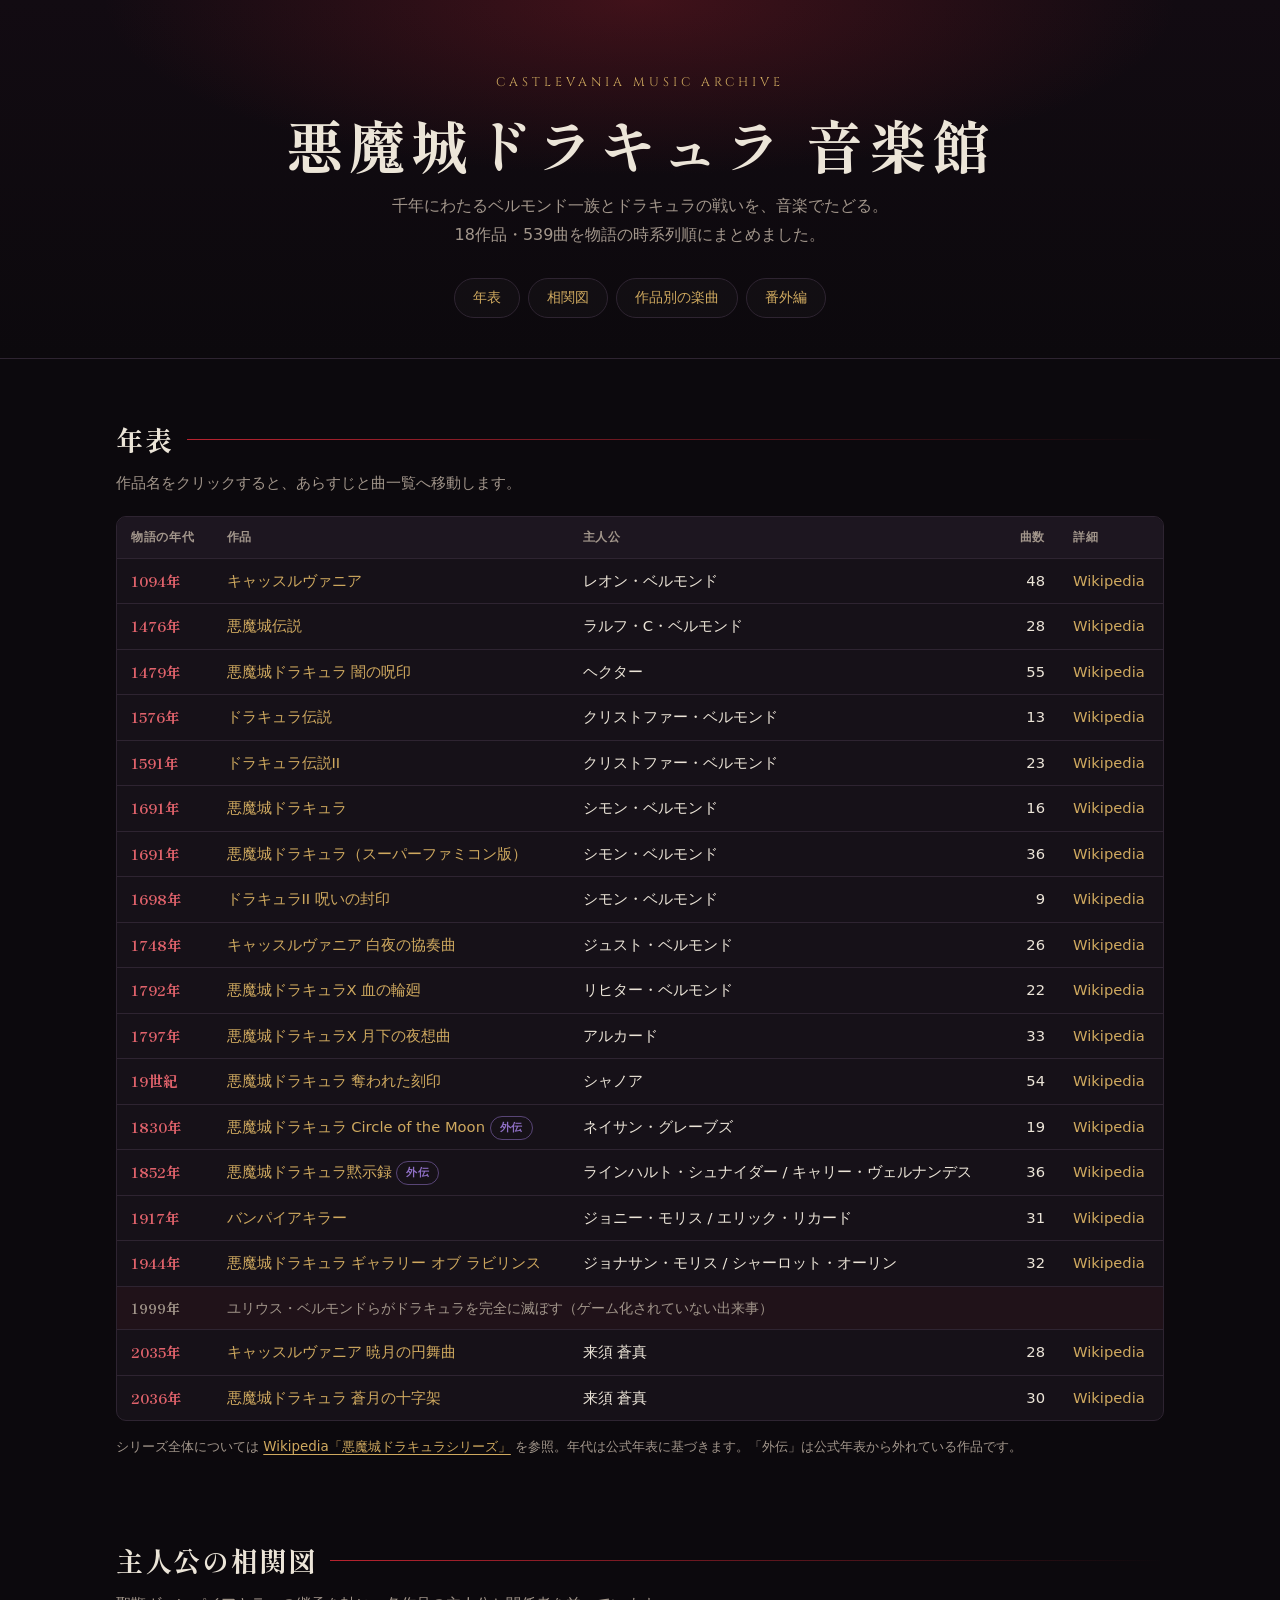
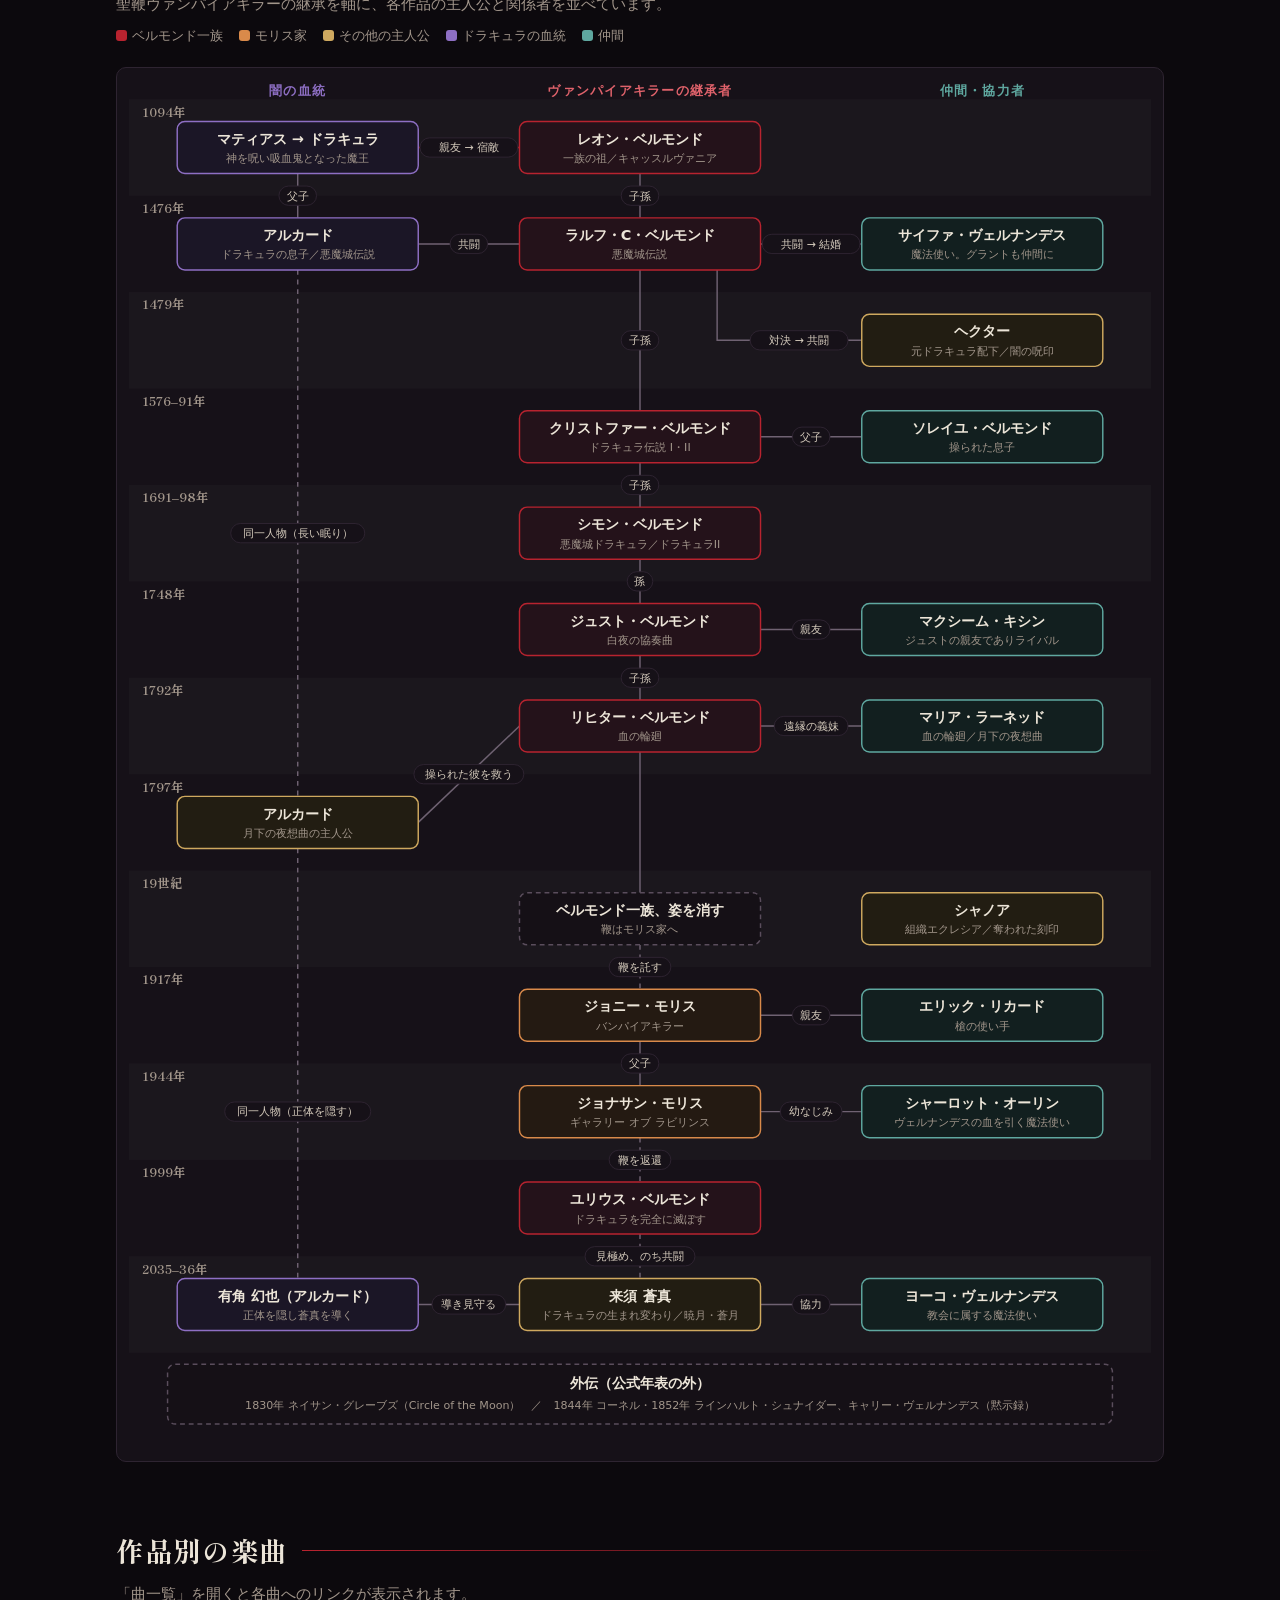
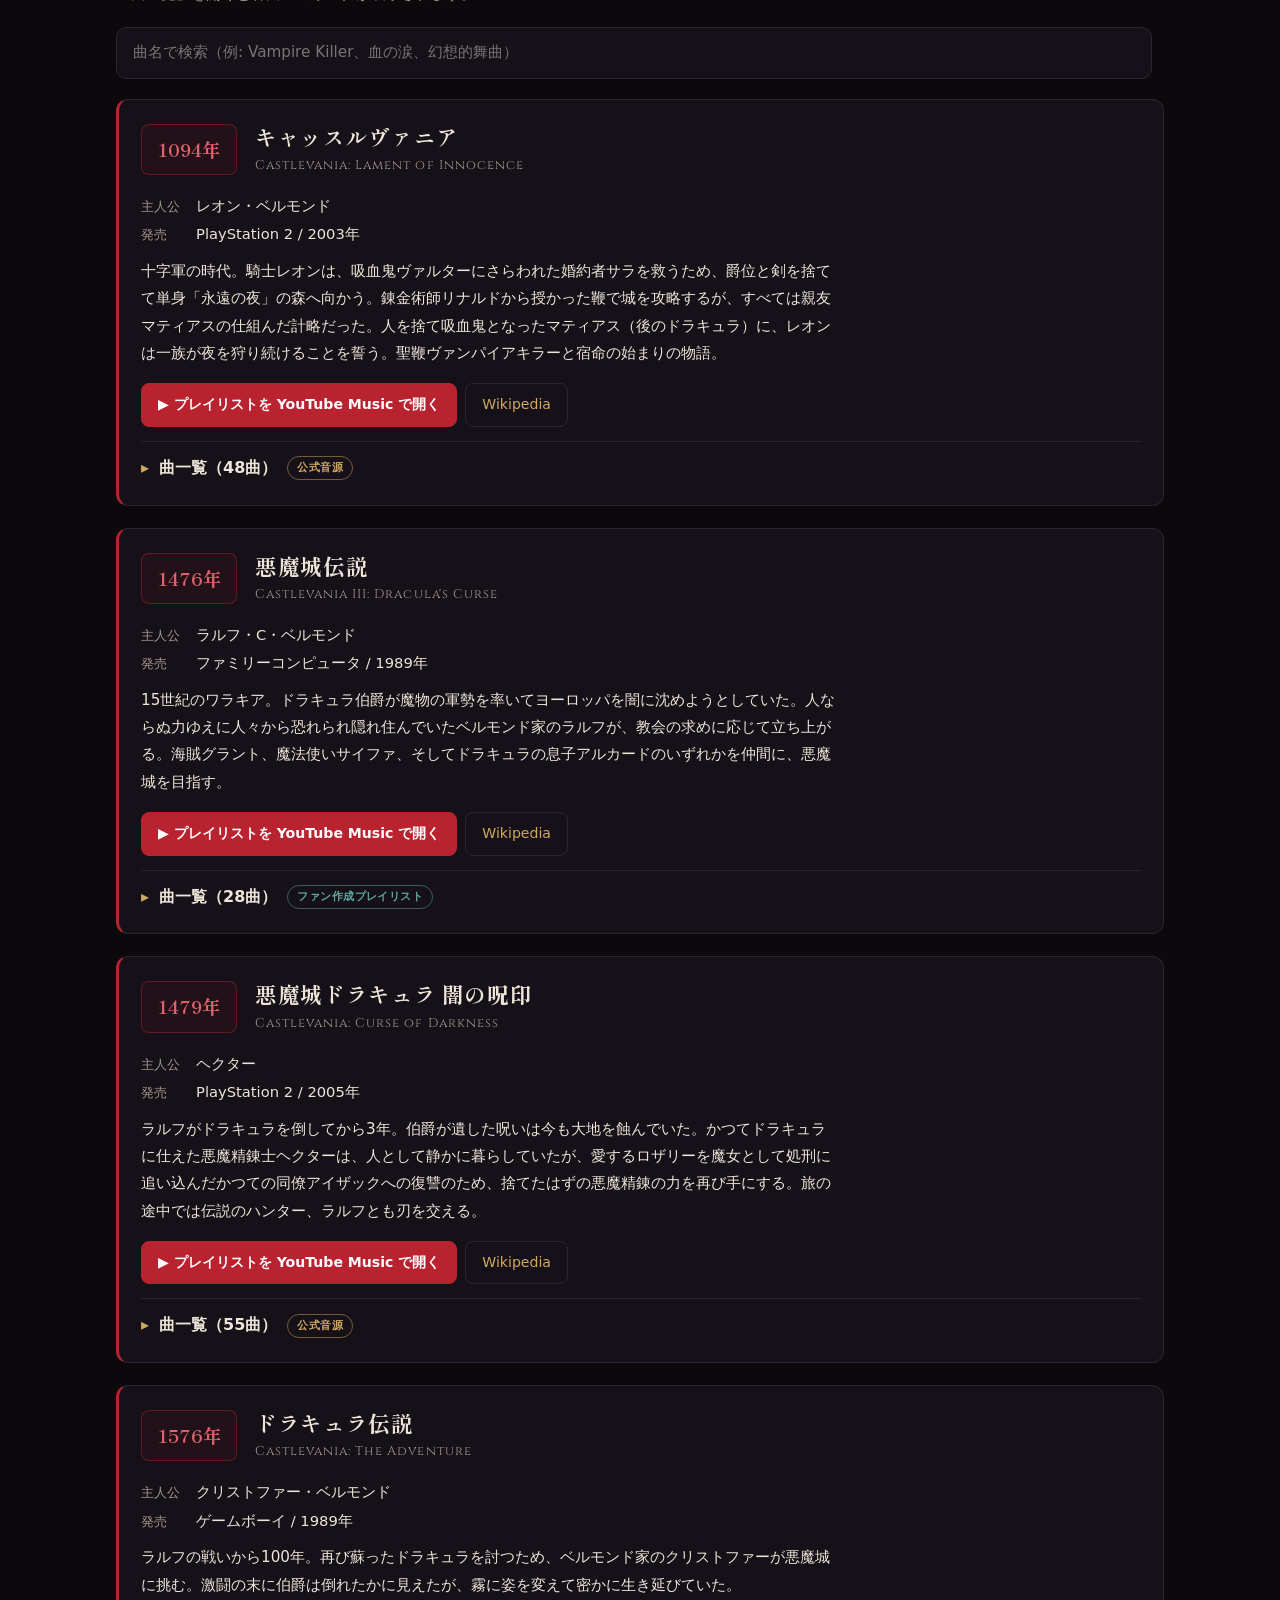
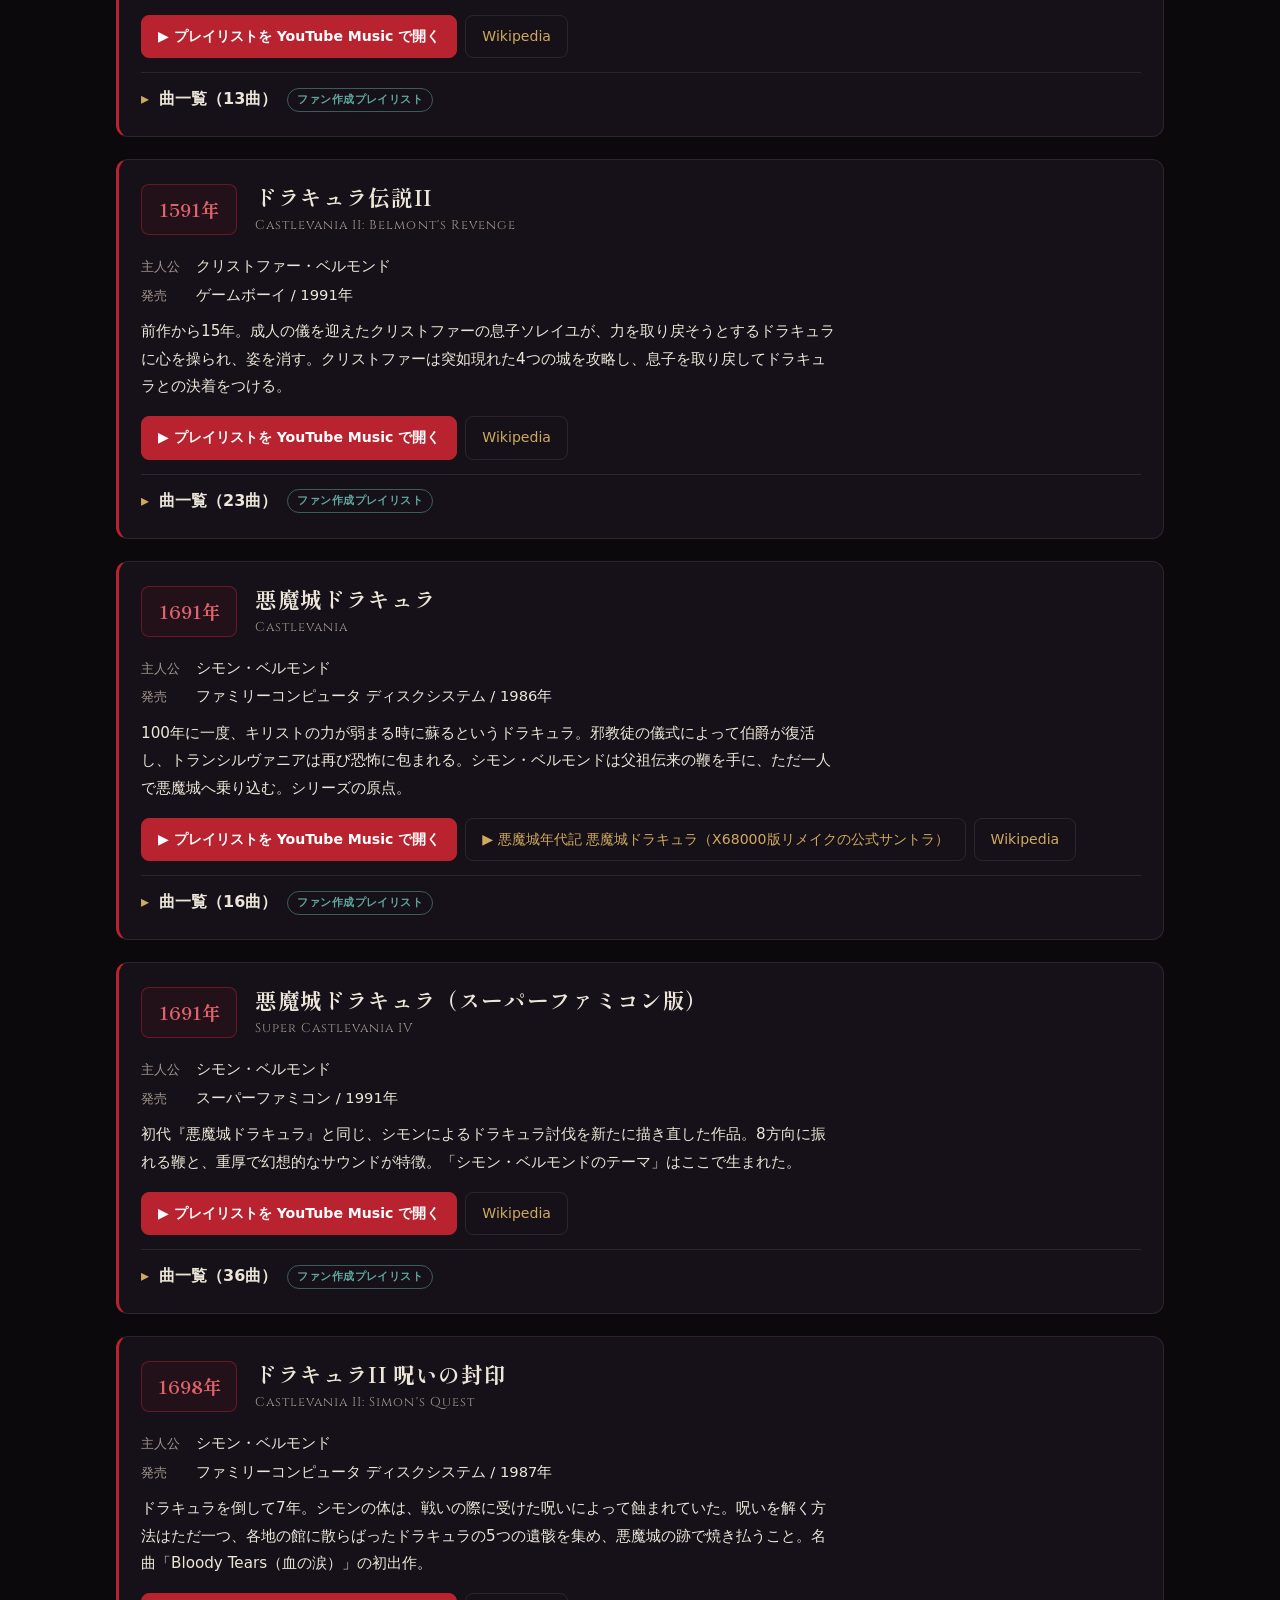
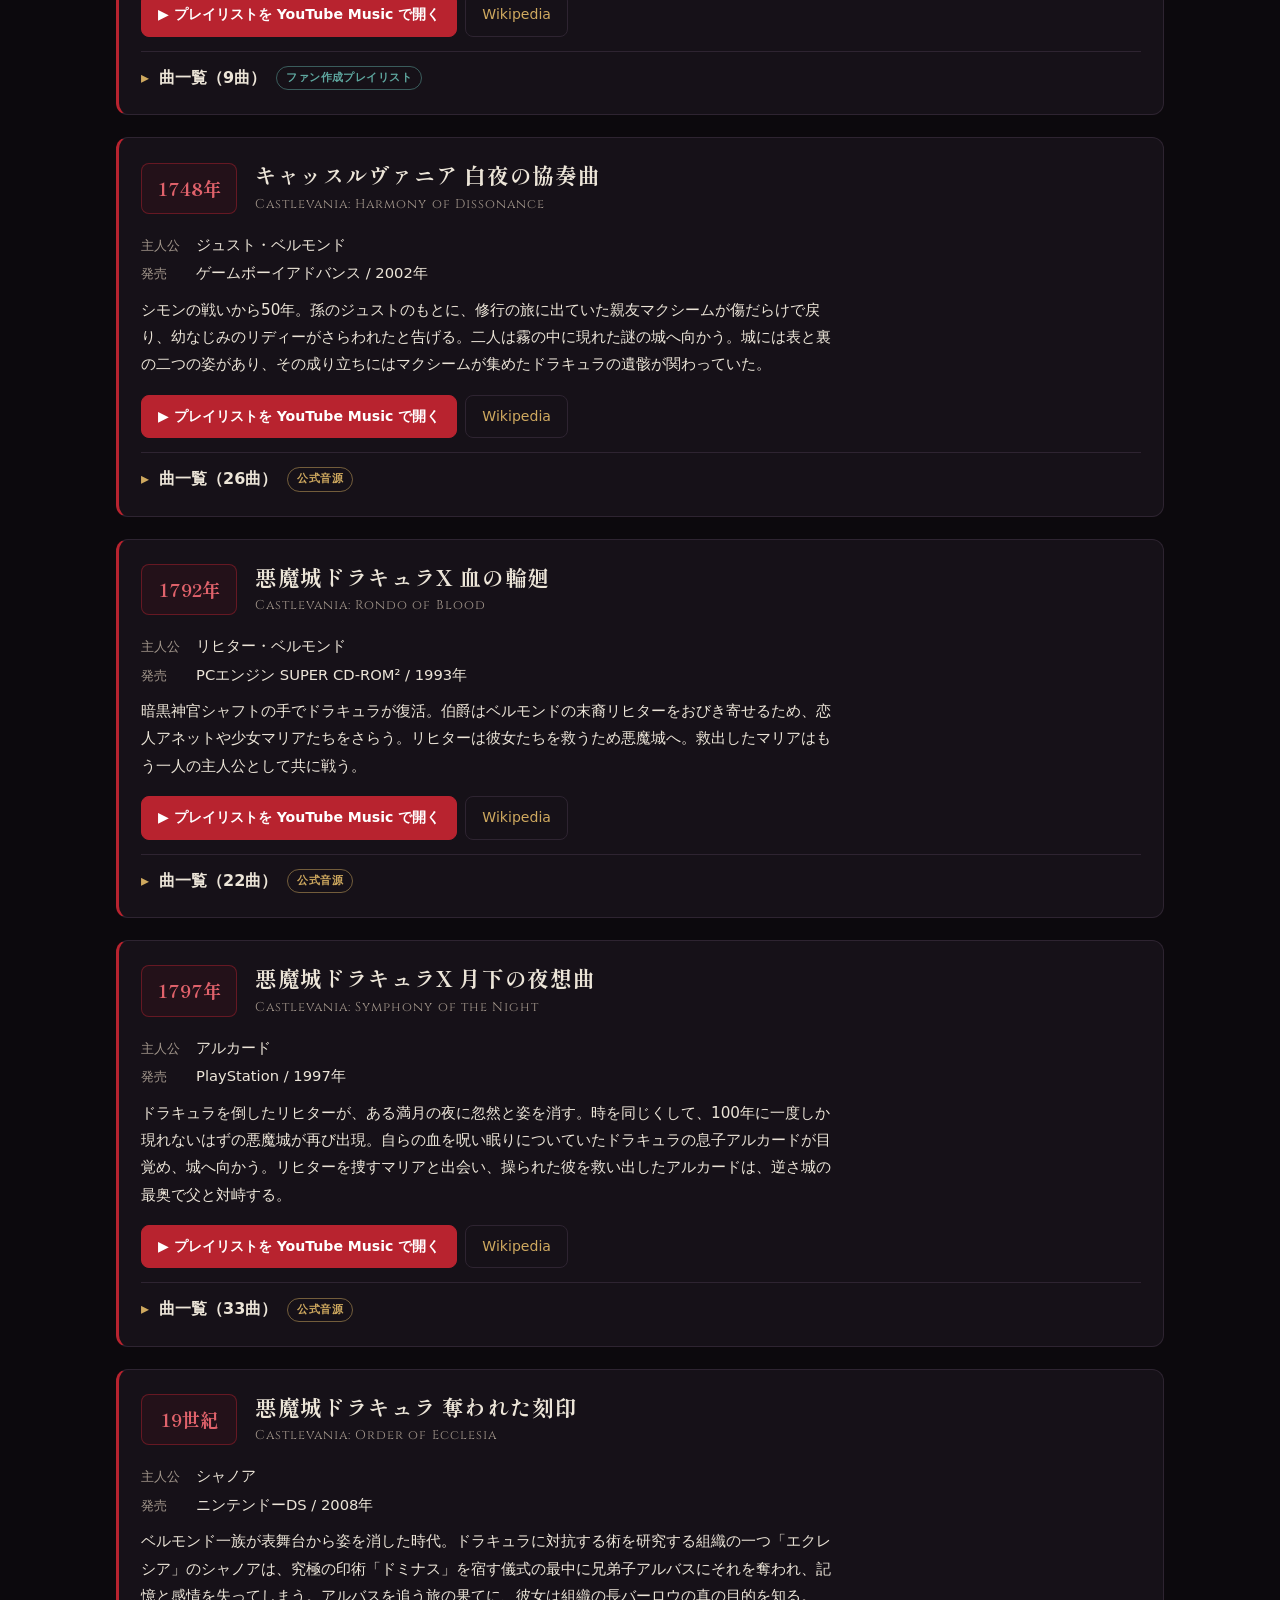
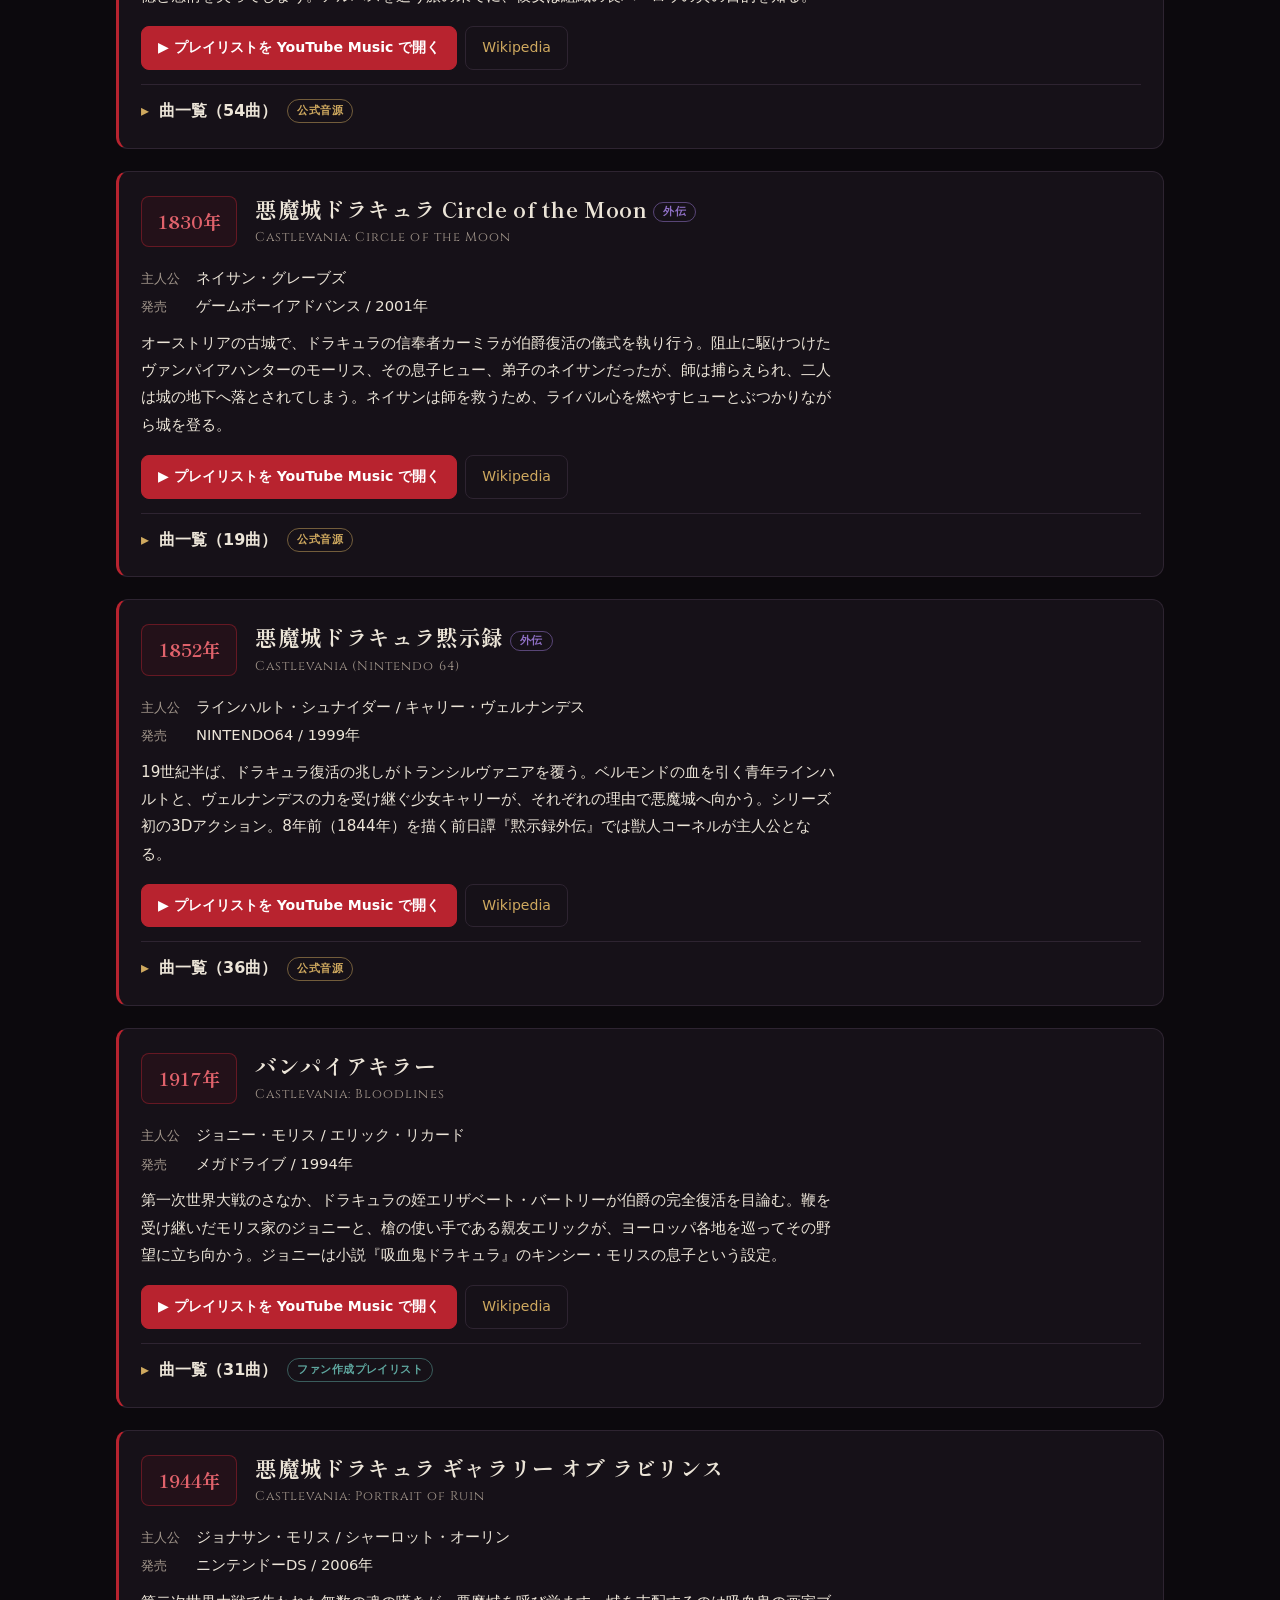
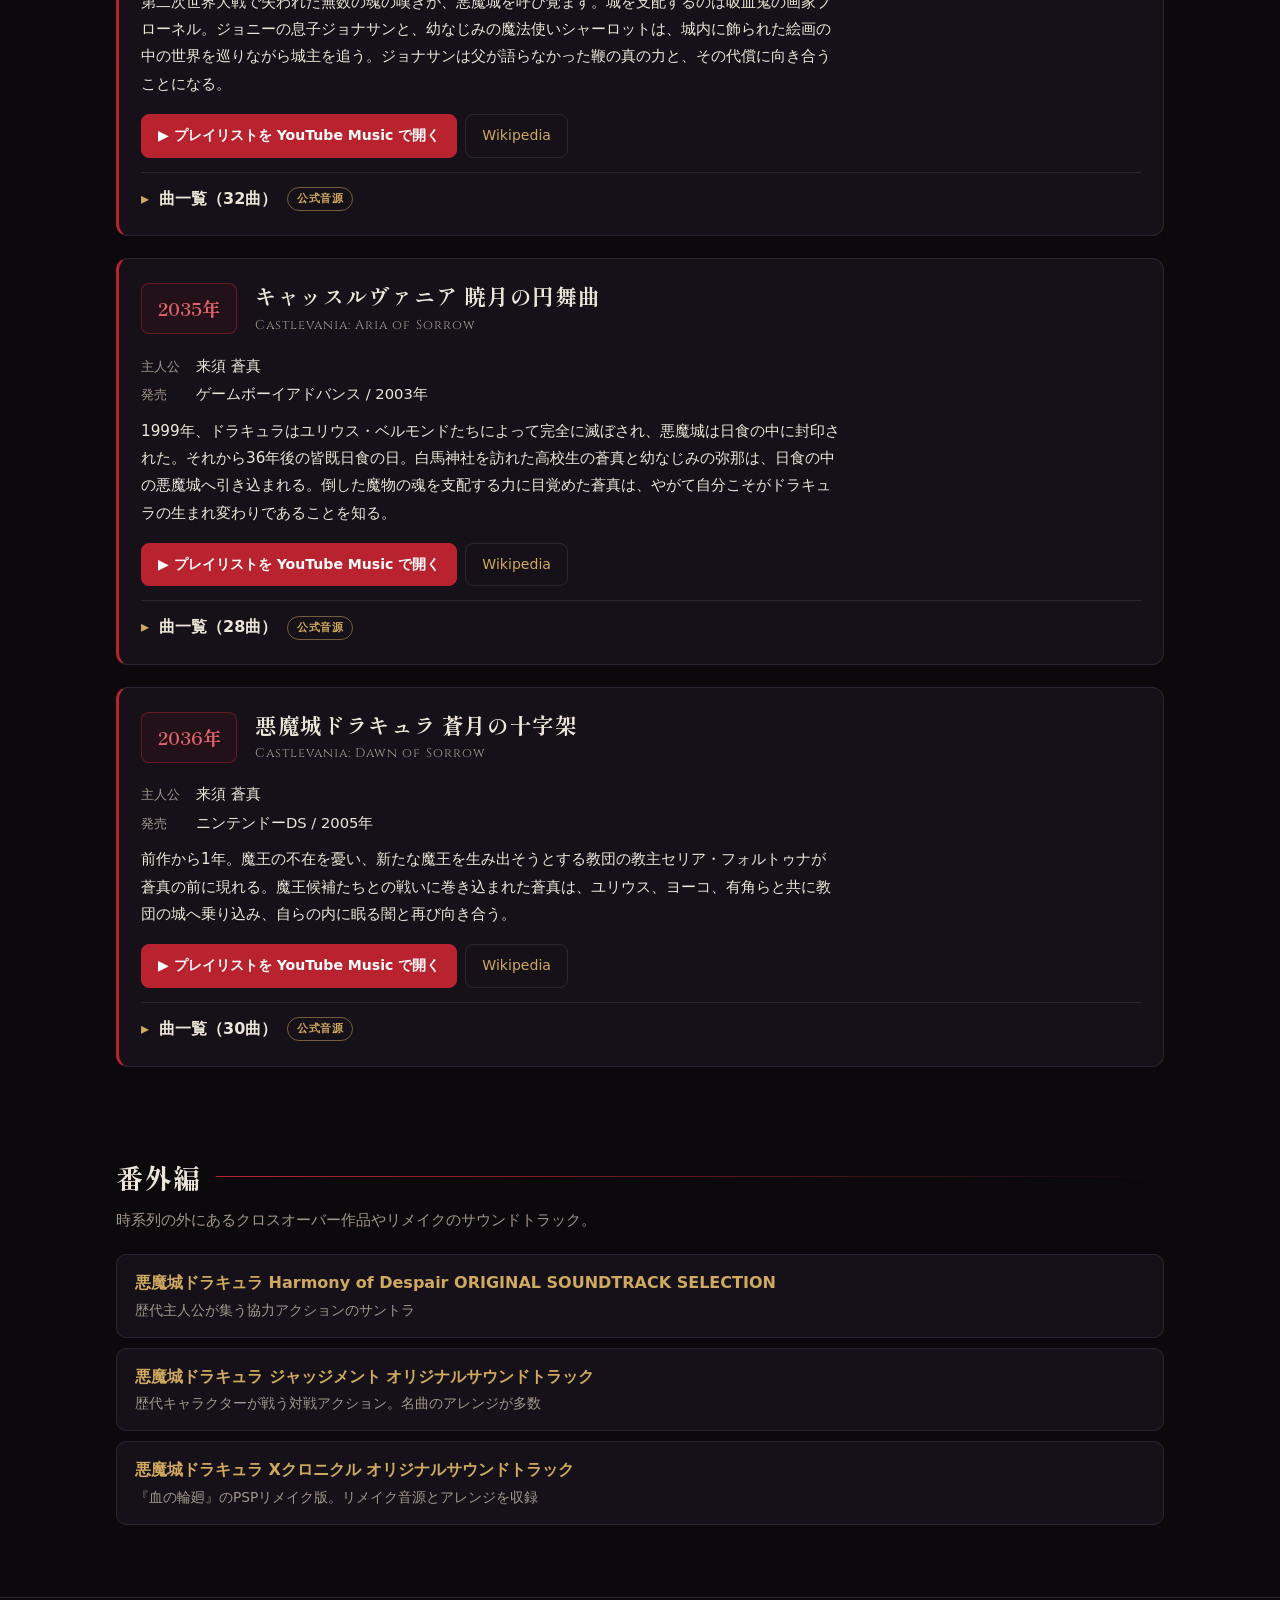
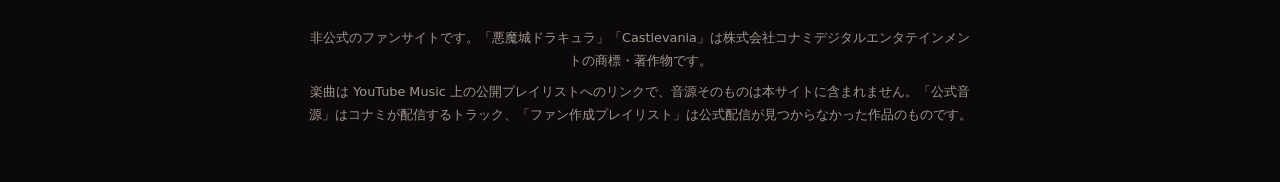
==== index.html @ bddb829d "Add Castlevania music archive site for GitHub Pages Static single-page site listing each game's soun" ====
<!doctype html>
<html lang="ja">
<head>
<meta charset="utf-8">
<meta name="viewport" content="width=device-width, initial-scale=1">
<title>悪魔城ドラキュラ 音楽館 | Castlevania Music Archive</title>
<meta name="description" content="悪魔城ドラキュラ（Castlevania）シリーズの楽曲を、物語の時系列順に作品ごとにまとめたファンサイト。YouTube Music のプレイリスト、あらすじ、主人公の相関図つき。">
<link rel="preconnect" href="https://fonts.googleapis.com">
<link rel="preconnect" href="https://fonts.gstatic.com" crossorigin>
<link href="https://fonts.googleapis.com/css2?family=Cinzel:wght@500;700&amp;family=Shippori+Mincho:wght@500;700&amp;display=swap" rel="stylesheet">
<link rel="stylesheet" href="assets/style.css">
</head>
<body>
<header class="hero">
  <p class="kicker">Castlevania Music Archive</p>
  <h1><span>悪魔城ドラキュラ</span> <span>音楽館</span></h1>
  <p class="lead">千年にわたるベルモンド一族とドラキュラの戦いを、音楽でたどる。<br>
  18作品・539曲を物語の時系列順にまとめました。</p>
  <nav>
    <a href="#timeline">年表</a>
    <a href="#relations">相関図</a>
    <a href="#games">作品別の楽曲</a>
    <a href="#bonus">番外編</a>
  </nav>
</header>

<main>
<section id="timeline">
  <h2>年表</h2>
  <p class="sec-lead">作品名をクリックすると、あらすじと曲一覧へ移動します。</p>
  <div class="tw"><table class="tl">
    <thead><tr><th>物語の年代</th><th>作品</th><th>主人公</th><th class="c">曲数</th><th>詳細</th></tr></thead>
    <tbody><tr><td class="y">1094年</td><td><a href="#loi">キャッスルヴァニア</a></td><td>レオン・ベルモンド</td><td class="c">48</td><td><a href="https://ja.wikipedia.org/wiki/%E3%82%AD%E3%83%A3%E3%83%83%E3%82%B9%E3%83%AB%E3%83%B4%E3%82%A1%E3%83%8B%E3%82%A2_%28PlayStation_2%29" target="_blank" rel="noopener">Wikipedia</a></td></tr><tr><td class="y">1476年</td><td><a href="#cv3">悪魔城伝説</a></td><td>ラルフ・C・ベルモンド</td><td class="c">28</td><td><a href="https://ja.wikipedia.org/wiki/%E6%82%AA%E9%AD%94%E5%9F%8E%E4%BC%9D%E8%AA%AC" target="_blank" rel="noopener">Wikipedia</a></td></tr><tr><td class="y">1479年</td><td><a href="#cod">悪魔城ドラキュラ 闇の呪印</a></td><td>ヘクター</td><td class="c">55</td><td><a href="https://ja.wikipedia.org/wiki/%E6%82%AA%E9%AD%94%E5%9F%8E%E3%83%89%E3%83%A9%E3%82%AD%E3%83%A5%E3%83%A9_%E9%97%87%E3%81%AE%E5%91%AA%E5%8D%B0" target="_blank" rel="noopener">Wikipedia</a></td></tr><tr><td class="y">1576年</td><td><a href="#adv">ドラキュラ伝説</a></td><td>クリストファー・ベルモンド</td><td class="c">13</td><td><a href="https://ja.wikipedia.org/wiki/%E3%83%89%E3%83%A9%E3%82%AD%E3%83%A5%E3%83%A9%E4%BC%9D%E8%AA%AC" target="_blank" rel="noopener">Wikipedia</a></td></tr><tr><td class="y">1591年</td><td><a href="#br">ドラキュラ伝説II</a></td><td>クリストファー・ベルモンド</td><td class="c">23</td><td><a href="https://ja.wikipedia.org/wiki/%E3%83%89%E3%83%A9%E3%82%AD%E3%83%A5%E3%83%A9%E4%BC%9D%E8%AA%ACII" target="_blank" rel="noopener">Wikipedia</a></td></tr><tr><td class="y">1691年</td><td><a href="#cv1">悪魔城ドラキュラ</a></td><td>シモン・ベルモンド</td><td class="c">16</td><td><a href="https://ja.wikipedia.org/wiki/%E6%82%AA%E9%AD%94%E5%9F%8E%E3%83%89%E3%83%A9%E3%82%AD%E3%83%A5%E3%83%A9" target="_blank" rel="noopener">Wikipedia</a></td></tr><tr><td class="y">1691年</td><td><a href="#scv4">悪魔城ドラキュラ（スーパーファミコン版）</a></td><td>シモン・ベルモンド</td><td class="c">36</td><td><a href="https://ja.wikipedia.org/wiki/%E6%82%AA%E9%AD%94%E5%9F%8E%E3%83%89%E3%83%A9%E3%82%AD%E3%83%A5%E3%83%A9_%28%E3%82%B9%E3%83%BC%E3%83%91%E3%83%BC%E3%83%95%E3%82%A1%E3%83%9F%E3%82%B3%E3%83%B3%E7%89%88%29" target="_blank" rel="noopener">Wikipedia</a></td></tr><tr><td class="y">1698年</td><td><a href="#sq">ドラキュラII 呪いの封印</a></td><td>シモン・ベルモンド</td><td class="c">9</td><td><a href="https://ja.wikipedia.org/wiki/%E3%83%89%E3%83%A9%E3%82%AD%E3%83%A5%E3%83%A9II_%E5%91%AA%E3%81%84%E3%81%AE%E5%B0%81%E5%8D%B0" target="_blank" rel="noopener">Wikipedia</a></td></tr><tr><td class="y">1748年</td><td><a href="#hod">キャッスルヴァニア 白夜の協奏曲</a></td><td>ジュスト・ベルモンド</td><td class="c">26</td><td><a href="https://ja.wikipedia.org/wiki/%E3%82%AD%E3%83%A3%E3%83%83%E3%82%B9%E3%83%AB%E3%83%B4%E3%82%A1%E3%83%8B%E3%82%A2_%E7%99%BD%E5%A4%9C%E3%81%AE%E5%8D%94%E5%A5%8F%E6%9B%B2" target="_blank" rel="noopener">Wikipedia</a></td></tr><tr><td class="y">1792年</td><td><a href="#rob">悪魔城ドラキュラX 血の輪廻</a></td><td>リヒター・ベルモンド</td><td class="c">22</td><td><a href="https://ja.wikipedia.org/wiki/%E6%82%AA%E9%AD%94%E5%9F%8E%E3%83%89%E3%83%A9%E3%82%AD%E3%83%A5%E3%83%A9X_%E8%A1%80%E3%81%AE%E8%BC%AA%E5%BB%BB" target="_blank" rel="noopener">Wikipedia</a></td></tr><tr><td class="y">1797年</td><td><a href="#sotn">悪魔城ドラキュラX 月下の夜想曲</a></td><td>アルカード</td><td class="c">33</td><td><a href="https://ja.wikipedia.org/wiki/%E6%82%AA%E9%AD%94%E5%9F%8E%E3%83%89%E3%83%A9%E3%82%AD%E3%83%A5%E3%83%A9X_%E6%9C%88%E4%B8%8B%E3%81%AE%E5%A4%9C%E6%83%B3%E6%9B%B2" target="_blank" rel="noopener">Wikipedia</a></td></tr><tr><td class="y">19世紀</td><td><a href="#ooe">悪魔城ドラキュラ 奪われた刻印</a></td><td>シャノア</td><td class="c">54</td><td><a href="https://ja.wikipedia.org/wiki/%E6%82%AA%E9%AD%94%E5%9F%8E%E3%83%89%E3%83%A9%E3%82%AD%E3%83%A5%E3%83%A9_%E5%A5%AA%E3%82%8F%E3%82%8C%E3%81%9F%E5%88%BB%E5%8D%B0" target="_blank" rel="noopener">Wikipedia</a></td></tr><tr><td class="y">1830年</td><td><a href="#cotm">悪魔城ドラキュラ Circle of the Moon</a> <span class="badge side">外伝</span></td><td>ネイサン・グレーブズ</td><td class="c">19</td><td><a href="https://ja.wikipedia.org/wiki/%E6%82%AA%E9%AD%94%E5%9F%8E%E3%83%89%E3%83%A9%E3%82%AD%E3%83%A5%E3%83%A9_%E3%82%B5%E3%83%BC%E3%82%AF%E3%83%AB_%E3%82%AA%E3%83%96_%E3%82%B6_%E3%83%A0%E3%83%BC%E3%83%B3" target="_blank" rel="noopener">Wikipedia</a></td></tr><tr><td class="y">1852年</td><td><a href="#cv64">悪魔城ドラキュラ黙示録</a> <span class="badge side">外伝</span></td><td>ラインハルト・シュナイダー / キャリー・ヴェルナンデス</td><td class="c">36</td><td><a href="https://ja.wikipedia.org/wiki/%E6%82%AA%E9%AD%94%E5%9F%8E%E3%83%89%E3%83%A9%E3%82%AD%E3%83%A5%E3%83%A9%E9%BB%99%E7%A4%BA%E9%8C%B2" target="_blank" rel="noopener">Wikipedia</a></td></tr><tr><td class="y">1917年</td><td><a href="#bl">バンパイアキラー</a></td><td>ジョニー・モリス / エリック・リカード</td><td class="c">31</td><td><a href="https://ja.wikipedia.org/wiki/%E3%83%90%E3%83%B3%E3%83%91%E3%82%A4%E3%82%A2%E3%82%AD%E3%83%A9%E3%83%BC" target="_blank" rel="noopener">Wikipedia</a></td></tr><tr><td class="y">1944年</td><td><a href="#por">悪魔城ドラキュラ ギャラリー オブ ラビリンス</a></td><td>ジョナサン・モリス / シャーロット・オーリン</td><td class="c">32</td><td><a href="https://ja.wikipedia.org/wiki/%E6%82%AA%E9%AD%94%E5%9F%8E%E3%83%89%E3%83%A9%E3%82%AD%E3%83%A5%E3%83%A9_%E3%82%AE%E3%83%A3%E3%83%A9%E3%83%AA%E3%83%BC_%E3%82%AA%E3%83%96_%E3%83%A9%E3%83%93%E3%83%AA%E3%83%B3%E3%82%B9" target="_blank" rel="noopener">Wikipedia</a></td></tr><tr class="ev"><td class="y">1999年</td><td colspan="4">ユリウス・ベルモンドらがドラキュラを完全に滅ぼす（ゲーム化されていない出来事）</td></tr><tr><td class="y">2035年</td><td><a href="#aos">キャッスルヴァニア 暁月の円舞曲</a></td><td>来須 蒼真</td><td class="c">28</td><td><a href="https://ja.wikipedia.org/wiki/%E3%82%AD%E3%83%A3%E3%83%83%E3%82%B9%E3%83%AB%E3%83%B4%E3%82%A1%E3%83%8B%E3%82%A2_%E3%80%9C%E6%9A%81%E6%9C%88%E3%81%AE%E5%86%86%E8%88%9E%E6%9B%B2%E3%80%9C" target="_blank" rel="noopener">Wikipedia</a></td></tr><tr><td class="y">2036年</td><td><a href="#dos">悪魔城ドラキュラ 蒼月の十字架</a></td><td>来須 蒼真</td><td class="c">30</td><td><a href="https://ja.wikipedia.org/wiki/%E6%82%AA%E9%AD%94%E5%9F%8E%E3%83%89%E3%83%A9%E3%82%AD%E3%83%A5%E3%83%A9_%E8%92%BC%E6%9C%88%E3%81%AE%E5%8D%81%E5%AD%97%E6%9E%B6" target="_blank" rel="noopener">Wikipedia</a></td></tr></tbody>
  </table></div>
  <p class="note">シリーズ全体については <a href="https://ja.wikipedia.org/wiki/%E6%82%AA%E9%AD%94%E5%9F%8E%E3%83%89%E3%83%A9%E3%82%AD%E3%83%A5%E3%83%A9%E3%82%B7%E3%83%AA%E3%83%BC%E3%82%BA" target="_blank" rel="noopener">Wikipedia「悪魔城ドラキュラシリーズ」</a> を参照。年代は公式年表に基づきます。「外伝」は公式年表から外れている作品です。</p>
</section>

<section id="relations">
  <h2>主人公の相関図</h2>
  <p class="sec-lead">聖鞭ヴァンパイアキラーの継承を軸に、各作品の主人公と関係者を並べています。<span class="legend">
    <span><i class="k bel"></i>ベルモンド一族</span> <span><i class="k mor"></i>モリス家</span> <span><i class="k hero"></i>その他の主人公</span> <span><i class="k dark"></i>ドラキュラの血統</span> <span><i class="k ally"></i>仲間</span></span></p>
  <div class="dg"><svg viewBox="0 0 1060 1420" role="img" aria-labelledby="dg-t" xmlns="http://www.w3.org/2000/svg"><title id="dg-t">悪魔城ドラキュラシリーズ 主人公の相関図</title><rect class="band" x="0" y="20.0" width="1060" height="100"/><text class="yr" x="14" y="38.0">1094年</text><text class="yr" x="14" y="138.0">1476年</text><rect class="band" x="0" y="220.0" width="1060" height="100"/><text class="yr" x="14" y="238.0">1479年</text><text class="yr" x="14" y="338.0">1576–91年</text><rect class="band" x="0" y="420.0" width="1060" height="100"/><text class="yr" x="14" y="438.0">1691–98年</text><text class="yr" x="14" y="538.0">1748年</text><rect class="band" x="0" y="620.0" width="1060" height="100"/><text class="yr" x="14" y="638.0">1792年</text><text class="yr" x="14" y="738.0">1797年</text><rect class="band" x="0" y="820.0" width="1060" height="100"/><text class="yr" x="14" y="838.0">19世紀</text><text class="yr" x="14" y="938.0">1917年</text><rect class="band" x="0" y="1020.0" width="1060" height="100"/><text class="yr" x="14" y="1038.0">1944年</text><text class="yr" x="14" y="1138.0">1999年</text><rect class="band" x="0" y="1220.0" width="1060" height="100"/><text class="yr" x="14" y="1238.0">2035–36年</text><text class="col dark" x="175" y="16">闇の血統</text><text class="col bel" x="530" y="16">ヴァンパイアキラーの継承者</text><text class="col ally" x="885" y="16">仲間・協力者</text><line class="e" x1="530" y1="97.0" x2="530" y2="143.0"/><g class="lb"><rect x="510.5" y="110.0" width="39.0" height="20" rx="10"/><text x="530" y="124.0">子孫</text></g><line class="e" x1="530" y1="197.0" x2="530" y2="343.0"/><g class="lb"><rect x="510.5" y="260.0" width="39.0" height="20" rx="10"/><text x="530" y="274.0">子孫</text></g><line class="e" x1="530" y1="397.0" x2="530" y2="443.0"/><g class="lb"><rect x="510.5" y="410.0" width="39.0" height="20" rx="10"/><text x="530" y="424.0">子孫</text></g><line class="e" x1="530" y1="497.0" x2="530" y2="543.0"/><g class="lb"><rect x="516.75" y="510.0" width="26.5" height="20" rx="10"/><text x="530" y="524.0">孫</text></g><line class="e" x1="530" y1="597.0" x2="530" y2="643.0"/><g class="lb"><rect x="510.5" y="610.0" width="39.0" height="20" rx="10"/><text x="530" y="624.0">子孫</text></g><line class="e" x1="530" y1="697.0" x2="530" y2="843.0"/><line class="e dash" x1="530" y1="897.0" x2="530" y2="943.0"/><g class="lb"><rect x="498.0" y="910.0" width="64.0" height="20" rx="10"/><text x="530" y="924.0">鞭を託す</text></g><line class="e" x1="530" y1="997.0" x2="530" y2="1043.0"/><g class="lb"><rect x="510.5" y="1010.0" width="39.0" height="20" rx="10"/><text x="530" y="1024.0">父子</text></g><line class="e dash" x1="530" y1="1097.0" x2="530" y2="1143.0"/><g class="lb"><rect x="498.0" y="1110.0" width="64.0" height="20" rx="10"/><text x="530" y="1124.0">鞭を返還</text></g><line class="e dash" x1="530" y1="1197.0" x2="530" y2="1243.0"/><g class="lb"><rect x="473.0" y="1210.0" width="114.0" height="20" rx="10"/><text x="530" y="1224.0">見極め、のち共闘</text></g><line class="e" x1="175" y1="97.0" x2="175" y2="143.0"/><g class="lb"><rect x="155.5" y="110.0" width="39.0" height="20" rx="10"/><text x="175" y="124.0">父子</text></g><line class="e dash" x1="175" y1="197.0" x2="175" y2="743.0"/><g class="lb"><rect x="105.5" y="460" width="139.0" height="20" rx="10"/><text x="175" y="474">同一人物（長い眠り）</text></g><line class="e dash" x1="175" y1="797.0" x2="175" y2="1243.0"/><g class="lb"><rect x="99.25" y="1060" width="151.5" height="20" rx="10"/><text x="175" y="1074">同一人物（正体を隠す）</text></g><line class="e foe" x1="300.0" y1="70" x2="405.0" y2="70"/><g class="lb"><rect x="301.75" y="60" width="101.5" height="20" rx="10"/><text x="352.5" y="74">親友 → 宿敵</text></g><line class="e" x1="300.0" y1="170" x2="405.0" y2="170"/><g class="lb"><rect x="333.0" y="160" width="39.0" height="20" rx="10"/><text x="352.5" y="174">共闘</text></g><line class="e" x1="655.0" y1="170" x2="760.0" y2="170"/><g class="lb"><rect x="656.75" y="160" width="101.5" height="20" rx="10"/><text x="707.5" y="174">共闘 → 結婚</text></g><path class="e" fill="none" d="M610 197.0 V270 H760.0"/><g class="lb"><rect x="644.25" y="260" width="101.5" height="20" rx="10"/><text x="695.0" y="274">対決 → 共闘</text></g><line class="e" x1="655.0" y1="370" x2="760.0" y2="370"/><g class="lb"><rect x="688.0" y="360" width="39.0" height="20" rx="10"/><text x="707.5" y="374">父子</text></g><line class="e" x1="655.0" y1="570" x2="760.0" y2="570"/><g class="lb"><rect x="688.0" y="560" width="39.0" height="20" rx="10"/><text x="707.5" y="574">親友</text></g><line class="e" x1="655.0" y1="670" x2="760.0" y2="670"/><g class="lb"><rect x="669.25" y="660" width="76.5" height="20" rx="10"/><text x="707.5" y="674">遠縁の義妹</text></g><line class="e" x1="300.0" y1="770" x2="405.0" y2="670"/><g class="lb"><rect x="295.5" y="710.0" width="114.0" height="20" rx="10"/><text x="352.5" y="724.0">操られた彼を救う</text></g><line class="e" x1="655.0" y1="970" x2="760.0" y2="970"/><g class="lb"><rect x="688.0" y="960" width="39.0" height="20" rx="10"/><text x="707.5" y="974">親友</text></g><line class="e" x1="655.0" y1="1070" x2="760.0" y2="1070"/><g class="lb"><rect x="675.5" y="1060" width="64.0" height="20" rx="10"/><text x="707.5" y="1074">幼なじみ</text></g><line class="e" x1="300.0" y1="1270" x2="405.0" y2="1270"/><g class="lb"><rect x="314.25" y="1260" width="76.5" height="20" rx="10"/><text x="352.5" y="1274">導き見守る</text></g><line class="e" x1="655.0" y1="1270" x2="760.0" y2="1270"/><g class="lb"><rect x="688.0" y="1260" width="39.0" height="20" rx="10"/><text x="707.5" y="1274">協力</text></g><g class="n dark"><rect x="50.0" y="43.0" width="250" height="54" rx="8"/><text class="nm" x="175" y="66">マティアス → ドラキュラ</text><text class="sb" x="175" y="85">神を呪い吸血鬼となった魔王</text></g><g class="n bel"><rect x="405.0" y="43.0" width="250" height="54" rx="8"/><text class="nm" x="530" y="66">レオン・ベルモンド</text><text class="sb" x="530" y="85">一族の祖／キャッスルヴァニア</text></g><g class="n dark"><rect x="50.0" y="143.0" width="250" height="54" rx="8"/><text class="nm" x="175" y="166">アルカード</text><text class="sb" x="175" y="185">ドラキュラの息子／悪魔城伝説</text></g><g class="n bel"><rect x="405.0" y="143.0" width="250" height="54" rx="8"/><text class="nm" x="530" y="166">ラルフ・C・ベルモンド</text><text class="sb" x="530" y="185">悪魔城伝説</text></g><g class="n ally"><rect x="760.0" y="143.0" width="250" height="54" rx="8"/><text class="nm" x="885" y="166">サイファ・ヴェルナンデス</text><text class="sb" x="885" y="185">魔法使い。グラントも仲間に</text></g><g class="n hero"><rect x="760.0" y="243.0" width="250" height="54" rx="8"/><text class="nm" x="885" y="266">ヘクター</text><text class="sb" x="885" y="285">元ドラキュラ配下／闇の呪印</text></g><g class="n bel"><rect x="405.0" y="343.0" width="250" height="54" rx="8"/><text class="nm" x="530" y="366">クリストファー・ベルモンド</text><text class="sb" x="530" y="385">ドラキュラ伝説 I・II</text></g><g class="n ally"><rect x="760.0" y="343.0" width="250" height="54" rx="8"/><text class="nm" x="885" y="366">ソレイユ・ベルモンド</text><text class="sb" x="885" y="385">操られた息子</text></g><g class="n bel"><rect x="405.0" y="443.0" width="250" height="54" rx="8"/><text class="nm" x="530" y="466">シモン・ベルモンド</text><text class="sb" x="530" y="485">悪魔城ドラキュラ／ドラキュラII</text></g><g class="n bel"><rect x="405.0" y="543.0" width="250" height="54" rx="8"/><text class="nm" x="530" y="566">ジュスト・ベルモンド</text><text class="sb" x="530" y="585">白夜の協奏曲</text></g><g class="n ally"><rect x="760.0" y="543.0" width="250" height="54" rx="8"/><text class="nm" x="885" y="566">マクシーム・キシン</text><text class="sb" x="885" y="585">ジュストの親友でありライバル</text></g><g class="n bel"><rect x="405.0" y="643.0" width="250" height="54" rx="8"/><text class="nm" x="530" y="666">リヒター・ベルモンド</text><text class="sb" x="530" y="685">血の輪廻</text></g><g class="n ally"><rect x="760.0" y="643.0" width="250" height="54" rx="8"/><text class="nm" x="885" y="666">マリア・ラーネッド</text><text class="sb" x="885" y="685">血の輪廻／月下の夜想曲</text></g><g class="n hero"><rect x="50.0" y="743.0" width="250" height="54" rx="8"/><text class="nm" x="175" y="766">アルカード</text><text class="sb" x="175" y="785">月下の夜想曲の主人公</text></g><g class="n ghost"><rect x="405.0" y="843.0" width="250" height="54" rx="8"/><text class="nm" x="530" y="866">ベルモンド一族、姿を消す</text><text class="sb" x="530" y="885">鞭はモリス家へ</text></g><g class="n hero"><rect x="760.0" y="843.0" width="250" height="54" rx="8"/><text class="nm" x="885" y="866">シャノア</text><text class="sb" x="885" y="885">組織エクレシア／奪われた刻印</text></g><g class="n mor"><rect x="405.0" y="943.0" width="250" height="54" rx="8"/><text class="nm" x="530" y="966">ジョニー・モリス</text><text class="sb" x="530" y="985">バンパイアキラー</text></g><g class="n ally"><rect x="760.0" y="943.0" width="250" height="54" rx="8"/><text class="nm" x="885" y="966">エリック・リカード</text><text class="sb" x="885" y="985">槍の使い手</text></g><g class="n mor"><rect x="405.0" y="1043.0" width="250" height="54" rx="8"/><text class="nm" x="530" y="1066">ジョナサン・モリス</text><text class="sb" x="530" y="1085">ギャラリー オブ ラビリンス</text></g><g class="n ally"><rect x="760.0" y="1043.0" width="250" height="54" rx="8"/><text class="nm" x="885" y="1066">シャーロット・オーリン</text><text class="sb" x="885" y="1085">ヴェルナンデスの血を引く魔法使い</text></g><g class="n bel"><rect x="405.0" y="1143.0" width="250" height="54" rx="8"/><text class="nm" x="530" y="1166">ユリウス・ベルモンド</text><text class="sb" x="530" y="1185">ドラキュラを完全に滅ぼす</text></g><g class="n dark"><rect x="50.0" y="1243.0" width="250" height="54" rx="8"/><text class="nm" x="175" y="1266">有角 幻也（アルカード）</text><text class="sb" x="175" y="1285">正体を隠し蒼真を導く</text></g><g class="n hero"><rect x="405.0" y="1243.0" width="250" height="54" rx="8"/><text class="nm" x="530" y="1266">来須 蒼真</text><text class="sb" x="530" y="1285">ドラキュラの生まれ変わり／暁月・蒼月</text></g><g class="n ally"><rect x="760.0" y="1243.0" width="250" height="54" rx="8"/><text class="nm" x="885" y="1266">ヨーコ・ヴェルナンデス</text><text class="sb" x="885" y="1285">教会に属する魔法使い</text></g><g class="n ghost"><rect x="40" y="1332" width="980" height="62" rx="8"/><text class="nm" x="530.0" y="1357">外伝（公式年表の外）</text><text class="sb" x="530.0" y="1378">1830年 ネイサン・グレーブズ（Circle of the Moon）　／　1844年 コーネル・1852年 ラインハルト・シュナイダー、キャリー・ヴェルナンデス（黙示録）</text></g></svg></div>
</section>

<section id="games">
  <h2>作品別の楽曲</h2>
  <p class="sec-lead">「曲一覧」を開くと各曲へのリンクが表示されます。</p>
  <div class="filter"><input id="q" type="search" placeholder="曲名で検索（例: Vampire Killer、血の涙、幻想的舞曲）" aria-label="曲名で検索"><span id="qn"></span></div>
  
<article class="game" id="loi">
  <header>
    <div class="year">1094年</div>
    <div>
      <h3>キャッスルヴァニア </h3>
      <p class="en">Castlevania: Lament of Innocence</p>
    </div>
  </header>
  <dl>
    <dt>主人公</dt><dd>レオン・ベルモンド</dd>
    <dt>発売</dt><dd>PlayStation 2 / 2003年</dd>
  </dl>
  <p class="story">十字軍の時代。騎士レオンは、吸血鬼ヴァルターにさらわれた婚約者サラを救うため、爵位と剣を捨てて単身「永遠の夜」の森へ向かう。錬金術師リナルドから授かった鞭で城を攻略するが、すべては親友マティアスの仕組んだ計略だった。人を捨て吸血鬼となったマティアス（後のドラキュラ）に、レオンは一族が夜を狩り続けることを誓う。聖鞭ヴァンパイアキラーと宿命の始まりの物語。</p>
  <div class="links">
    <a class="btn" href="https://music.youtube.com/playlist?list=PLIpRKkOHlLBogZAHOETJMGy401KbdlNSS" target="_blank" rel="noopener">▶ プレイリストを YouTube Music で開く</a>
    
    <a class="btn ghost" href="https://ja.wikipedia.org/wiki/%E3%82%AD%E3%83%A3%E3%83%83%E3%82%B9%E3%83%AB%E3%83%B4%E3%82%A1%E3%83%8B%E3%82%A2_%28PlayStation_2%29" target="_blank" rel="noopener">Wikipedia</a>
  </div>
  <details>
    <summary><span>曲一覧（48曲）</span> <span class="badge off">公式音源</span></summary>
    
    <div class="tw"><table><thead><tr><th class="num">#</th><th>曲名（クリックで YouTube Music を開く）</th><th class="dur">時間</th></tr></thead><tbody><tr><td class="num">1</td><td><a href="https://music.youtube.com/watch?v=WoM6orcEsnc&amp;list=PLIpRKkOHlLBogZAHOETJMGy401KbdlNSS" target="_blank" rel="noopener">プロローグ</a></td><td class="dur">3:00</td></tr><tr><td class="num">2</td><td><a href="https://music.youtube.com/watch?v=NQuFvkW2MOM&amp;list=PLIpRKkOHlLBogZAHOETJMGy401KbdlNSS" target="_blank" rel="noopener">禁断の宿命</a></td><td class="dur">0:20</td></tr><tr><td class="num">3</td><td><a href="https://music.youtube.com/watch?v=vsRRe6PYQuw&amp;list=PLIpRKkOHlLBogZAHOETJMGy401KbdlNSS" target="_blank" rel="noopener">呪いの記憶</a></td><td class="dur">2:19</td></tr><tr><td class="num">4</td><td><a href="https://music.youtube.com/watch?v=4JcGVBixC7U&amp;list=PLIpRKkOHlLBogZAHOETJMGy401KbdlNSS" target="_blank" rel="noopener">穢れし魂の痕跡</a></td><td class="dur">2:50</td></tr><tr><td class="num">5</td><td><a href="https://music.youtube.com/watch?v=G5koGMCPzZg&amp;list=PLIpRKkOHlLBogZAHOETJMGy401KbdlNSS" target="_blank" rel="noopener">黒き深淵への序章</a></td><td class="dur">1:52</td></tr><tr><td class="num">6</td><td><a href="https://music.youtube.com/watch?v=gu7t2xO4mXM&amp;list=PLIpRKkOHlLBogZAHOETJMGy401KbdlNSS" target="_blank" rel="noopener">反魂秘術研究棟</a></td><td class="dur">4:04</td></tr><tr><td class="num">7</td><td><a href="https://music.youtube.com/watch?v=rrtQICWumwg&amp;list=PLIpRKkOHlLBogZAHOETJMGy401KbdlNSS" target="_blank" rel="noopener">巌王ゴーレム</a></td><td class="dur">3:03</td></tr><tr><td class="num">8</td><td><a href="https://music.youtube.com/watch?v=HggHHwEY3BY&amp;list=PLIpRKkOHlLBogZAHOETJMGy401KbdlNSS" target="_blank" rel="noopener">リナルドの小屋</a></td><td class="dur">1:52</td></tr><tr><td class="num">9</td><td><a href="https://music.youtube.com/watch?v=P3DOd4oyuSI&amp;list=PLIpRKkOHlLBogZAHOETJMGy401KbdlNSS" target="_blank" rel="noopener">刻忘れし庭園</a></td><td class="dur">3:52</td></tr><tr><td class="num">10</td><td><a href="https://music.youtube.com/watch?v=J_Loil90hqU&amp;list=PLIpRKkOHlLBogZAHOETJMGy401KbdlNSS" target="_blank" rel="noopener">穢れし魂の鼓動</a></td><td class="dur">3:02</td></tr><tr><td class="num">11</td><td><a href="https://music.youtube.com/watch?v=Am3BBNVQ_08&amp;list=PLIpRKkOHlLBogZAHOETJMGy401KbdlNSS" target="_blank" rel="noopener">霧の夜景画</a></td><td class="dur">5:26</td></tr><tr><td class="num">12</td><td><a href="https://music.youtube.com/watch?v=nnSSpZUZw7s&amp;list=PLIpRKkOHlLBogZAHOETJMGy401KbdlNSS" target="_blank" rel="noopener">死花サキュバス</a></td><td class="dur">3:24</td></tr><tr><td class="num">13</td><td><a href="https://music.youtube.com/watch?v=rtYt61scUVw&amp;list=PLIpRKkOHlLBogZAHOETJMGy401KbdlNSS" target="_blank" rel="noopener">夢魔</a></td><td class="dur">2:05</td></tr><tr><td class="num">14</td><td><a href="https://music.youtube.com/watch?v=FoIoVLOrbxs&amp;list=PLIpRKkOHlLBogZAHOETJMGy401KbdlNSS" target="_blank" rel="noopener">聖骸共鳴院</a></td><td class="dur">4:00</td></tr><tr><td class="num">15</td><td><a href="https://music.youtube.com/watch?v=Odz9BLCesLw&amp;list=PLIpRKkOHlLBogZAHOETJMGy401KbdlNSS" target="_blank" rel="noopener">エレメンタル戦術士</a></td><td class="dur">3:49</td></tr><tr><td class="num">16</td><td><a href="https://music.youtube.com/watch?v=GXY1W0D596A&amp;list=PLIpRKkOHlLBogZAHOETJMGy401KbdlNSS" target="_blank" rel="noopener">闇に魅せられし彫像</a></td><td class="dur">4:38</td></tr><tr><td class="num">17</td><td><a href="https://music.youtube.com/watch?v=Ir9pvsiq8hw&amp;list=PLIpRKkOHlLBogZAHOETJMGy401KbdlNSS" target="_blank" rel="noopener">猟奇部屋　～アンデッドパラサイトのテーマ～</a></td><td class="dur">2:59</td></tr><tr><td class="num">18</td><td><a href="https://music.youtube.com/watch?v=6sh08ym4GgM&amp;list=PLIpRKkOHlLBogZAHOETJMGy401KbdlNSS" target="_blank" rel="noopener">地下瀑布迷宮</a></td><td class="dur">3:19</td></tr><tr><td class="num">19</td><td><a href="https://music.youtube.com/watch?v=DaZwDFYntRc&amp;list=PLIpRKkOHlLBogZAHOETJMGy401KbdlNSS" target="_blank" rel="noopener">水牢</a></td><td class="dur">1:42</td></tr><tr><td class="num">20</td><td><a href="https://music.youtube.com/watch?v=4AmsSPbkp0s&amp;list=PLIpRKkOHlLBogZAHOETJMGy401KbdlNSS" target="_blank" rel="noopener">哀愁のヨアヒム</a></td><td class="dur">3:27</td></tr><tr><td class="num">21</td><td><a href="https://music.youtube.com/watch?v=XXgez0tOGN8&amp;list=PLIpRKkOHlLBogZAHOETJMGy401KbdlNSS" target="_blank" rel="noopener">喝采なき奏楽堂</a></td><td class="dur">3:42</td></tr><tr><td class="num">22</td><td><a href="https://music.youtube.com/watch?v=20iaNN5VlFs&amp;list=PLIpRKkOHlLBogZAHOETJMGy401KbdlNSS" target="_blank" rel="noopener">夢魔のアリア</a></td><td class="dur">2:59</td></tr><tr><td class="num">23</td><td><a href="https://music.youtube.com/watch?v=b6N3R6CT68Q&amp;list=PLIpRKkOHlLBogZAHOETJMGy401KbdlNSS" target="_blank" rel="noopener">蛇頭メディウサ</a></td><td class="dur">3:46</td></tr><tr><td class="num">24</td><td><a href="https://music.youtube.com/watch?v=d2CHsVutyu0&amp;list=PLIpRKkOHlLBogZAHOETJMGy401KbdlNSS" target="_blank" rel="noopener">永久拷問牢獄</a></td><td class="dur">3:23</td></tr><tr><td class="num">25</td><td><a href="https://music.youtube.com/watch?v=a3ssXuZSWx0&amp;list=PLIpRKkOHlLBogZAHOETJMGy401KbdlNSS" target="_blank" rel="noopener">血塗られし終焉</a></td><td class="dur">0:13</td></tr><tr><td class="num">26</td><td><a href="https://music.youtube.com/watch?v=KtNYngnw_Vo&amp;list=PLIpRKkOHlLBogZAHOETJMGy401KbdlNSS" target="_blank" rel="noopener">キャッスルキープ入り口</a></td><td class="dur">1:14</td></tr><tr><td class="num">27</td><td><a href="https://music.youtube.com/watch?v=jilvEvHWkxQ&amp;list=PLIpRKkOHlLBogZAHOETJMGy401KbdlNSS" target="_blank" rel="noopener">失意</a></td><td class="dur">2:41</td></tr><tr><td class="num">28</td><td><a href="https://music.youtube.com/watch?v=VZE0rfSQY20&amp;list=PLIpRKkOHlLBogZAHOETJMGy401KbdlNSS" target="_blank" rel="noopener">裏庭</a></td><td class="dur">3:15</td></tr><tr><td class="num">29</td><td><a href="https://music.youtube.com/watch?v=0v8nlnmT6Hw&amp;list=PLIpRKkOHlLBogZAHOETJMGy401KbdlNSS" target="_blank" rel="noopener">魔天朧月宮</a></td><td class="dur">3:21</td></tr><tr><td class="num">30</td><td><a href="https://music.youtube.com/watch?v=jZLRnQqEyt0&amp;list=PLIpRKkOHlLBogZAHOETJMGy401KbdlNSS" target="_blank" rel="noopener">真実の嘆き ～レオンのテーマ～</a></td><td class="dur">4:25</td></tr><tr><td class="num">31</td><td><a href="https://music.youtube.com/watch?v=31BhCcWXEmg&amp;list=PLIpRKkOHlLBogZAHOETJMGy401KbdlNSS" target="_blank" rel="noopener">暗黒</a></td><td class="dur">1:06</td></tr><tr><td class="num">32</td><td><a href="https://music.youtube.com/watch?v=bxVwZX33BZQ&amp;list=PLIpRKkOHlLBogZAHOETJMGy401KbdlNSS" target="_blank" rel="noopener">黒夜のトッカータ ～ヴァルターのテーマ～</a></td><td class="dur">3:43</td></tr><tr><td class="num">33</td><td><a href="https://music.youtube.com/watch?v=tTsl37DkdOY&amp;list=PLIpRKkOHlLBogZAHOETJMGy401KbdlNSS" target="_blank" rel="noopener">ドラキュラ登場</a></td><td class="dur">6:03</td></tr><tr><td class="num">34</td><td><a href="https://music.youtube.com/watch?v=LYnvw6tdbkI&amp;list=PLIpRKkOHlLBogZAHOETJMGy401KbdlNSS" target="_blank" rel="noopener">邪神交響詩 ～死神のテーマ～</a></td><td class="dur">3:25</td></tr><tr><td class="num">35</td><td><a href="https://music.youtube.com/watch?v=A7UG_TI4bTQ&amp;list=PLIpRKkOHlLBogZAHOETJMGy401KbdlNSS" target="_blank" rel="noopener">キャッスルヴァニア・リンカーネーション</a></td><td class="dur">4:05</td></tr><tr><td class="num">36</td><td><a href="https://music.youtube.com/watch?v=3SXVxbUepNM&amp;list=PLIpRKkOHlLBogZAHOETJMGy401KbdlNSS" target="_blank" rel="noopener">ある一族への憧憬</a></td><td class="dur">3:04</td></tr><tr><td class="num">37</td><td><a href="https://music.youtube.com/watch?v=aFmtomPOZfg&amp;list=PLIpRKkOHlLBogZAHOETJMGy401KbdlNSS" target="_blank" rel="noopener">宿命の十字架</a></td><td class="dur">4:01</td></tr><tr><td class="num">38</td><td><a href="https://music.youtube.com/watch?v=fE7RJxjPv1I&amp;list=PLIpRKkOHlLBogZAHOETJMGy401KbdlNSS" target="_blank" rel="noopener">月に憑かれし聖架</a></td><td class="dur">3:54</td></tr><tr><td class="num">39</td><td><a href="https://music.youtube.com/watch?v=zfaEot2OozM&amp;list=PLIpRKkOHlLBogZAHOETJMGy401KbdlNSS" target="_blank" rel="noopener">黒き魂へのレクイエム</a></td><td class="dur">3:54</td></tr><tr><td class="num">40</td><td><a href="https://music.youtube.com/watch?v=NRLS3anZ_e4&amp;list=PLIpRKkOHlLBogZAHOETJMGy401KbdlNSS" target="_blank" rel="noopener">クリスマス・キャロル</a></td><td class="dur">3:43</td></tr><tr><td class="num">41</td><td><a href="https://music.youtube.com/watch?v=ODdqpUjZif4&amp;list=PLIpRKkOHlLBogZAHOETJMGy401KbdlNSS" target="_blank" rel="noopener">異邦人を迎える風</a></td><td class="dur">3:50</td></tr><tr><td class="num">42</td><td><a href="https://music.youtube.com/watch?v=Arev-93r2Ko&amp;list=PLIpRKkOHlLBogZAHOETJMGy401KbdlNSS" target="_blank" rel="noopener">Castlevania -2003-</a></td><td class="dur">2:20</td></tr><tr><td class="num">43</td><td><a href="https://music.youtube.com/watch?v=OOL3udEduiQ&amp;list=PLIpRKkOHlLBogZAHOETJMGy401KbdlNSS" target="_blank" rel="noopener">呪縛の貴婦人</a></td><td class="dur">2:08</td></tr><tr><td class="num">44</td><td><a href="https://music.youtube.com/watch?v=fkJPJYxb2js&amp;list=PLIpRKkOHlLBogZAHOETJMGy401KbdlNSS" target="_blank" rel="noopener">水牢の貴公子</a></td><td class="dur">3:47</td></tr><tr><td class="num">45</td><td><a href="https://music.youtube.com/watch?v=RVttvEIaK2c&amp;list=PLIpRKkOHlLBogZAHOETJMGy401KbdlNSS" target="_blank" rel="noopener">在りし日の破壊神</a></td><td class="dur">2:35</td></tr><tr><td class="num">46</td><td><a href="https://music.youtube.com/watch?v=nG26DynKL8I&amp;list=PLIpRKkOHlLBogZAHOETJMGy401KbdlNSS" target="_blank" rel="noopener">Leon&#x27;s Belief</a></td><td class="dur">3:37</td></tr><tr><td class="num">47</td><td><a href="https://music.youtube.com/watch?v=hkDtZvMvDC4&amp;list=PLIpRKkOHlLBogZAHOETJMGy401KbdlNSS" target="_blank" rel="noopener">Candy and Whip</a></td><td class="dur">0:37</td></tr><tr><td class="num">48</td><td><a href="https://music.youtube.com/watch?v=Od1oFq8SMeg&amp;list=PLIpRKkOHlLBogZAHOETJMGy401KbdlNSS" target="_blank" rel="noopener">透碧湖畔のヨアヒム</a></td><td class="dur">3:14</td></tr></tbody></table></div>
  </details>
</article>
<article class="game" id="cv3">
  <header>
    <div class="year">1476年</div>
    <div>
      <h3>悪魔城伝説 </h3>
      <p class="en">Castlevania III: Dracula&#x27;s Curse</p>
    </div>
  </header>
  <dl>
    <dt>主人公</dt><dd>ラルフ・C・ベルモンド</dd>
    <dt>発売</dt><dd>ファミリーコンピュータ / 1989年</dd>
  </dl>
  <p class="story">15世紀のワラキア。ドラキュラ伯爵が魔物の軍勢を率いてヨーロッパを闇に沈めようとしていた。人ならぬ力ゆえに人々から恐れられ隠れ住んでいたベルモンド家のラルフが、教会の求めに応じて立ち上がる。海賊グラント、魔法使いサイファ、そしてドラキュラの息子アルカードのいずれかを仲間に、悪魔城を目指す。</p>
  <div class="links">
    <a class="btn" href="https://music.youtube.com/playlist?list=PLcz5bfUV7U2yDqgun_MvJZeiqqfxsn9bo" target="_blank" rel="noopener">▶ プレイリストを YouTube Music で開く</a>
    
    <a class="btn ghost" href="https://ja.wikipedia.org/wiki/%E6%82%AA%E9%AD%94%E5%9F%8E%E4%BC%9D%E8%AA%AC" target="_blank" rel="noopener">Wikipedia</a>
  </div>
  <details>
    <summary><span>曲一覧（28曲）</span> <span class="badge com">ファン作成プレイリスト</span></summary>
    
    <div class="tw"><table><thead><tr><th class="num">#</th><th>曲名（クリックで YouTube Music を開く）</th><th class="dur">時間</th></tr></thead><tbody><tr><td class="num">1</td><td><a href="https://music.youtube.com/watch?v=CBa8Ngefo9w&amp;list=PLcz5bfUV7U2yDqgun_MvJZeiqqfxsn9bo" target="_blank" rel="noopener">Prelude (タイトルデモ BGM)</a></td><td class="dur">1:43</td></tr><tr><td class="num">2</td><td><a href="https://music.youtube.com/watch?v=d99SDjYLEFs&amp;list=PLcz5bfUV7U2yDqgun_MvJZeiqqfxsn9bo" target="_blank" rel="noopener">Epitaph (パスワード BGM)</a></td><td class="dur">0:54</td></tr><tr><td class="num">3</td><td><a href="https://music.youtube.com/watch?v=vAnC-7KvFNA&amp;list=PLcz5bfUV7U2yDqgun_MvJZeiqqfxsn9bo" target="_blank" rel="noopener">Prayer (スタートデモ BGM)</a></td><td class="dur">0:11</td></tr><tr><td class="num">4</td><td><a href="https://music.youtube.com/watch?v=rzMOdtqjrms&amp;list=PLcz5bfUV7U2yDqgun_MvJZeiqqfxsn9bo" target="_blank" rel="noopener">Beginning (教会、町、墓地ステージ)</a></td><td class="dur">1:52</td></tr><tr><td class="num">5</td><td><a href="https://music.youtube.com/watch?v=990ib_FHcxQ&amp;list=PLcz5bfUV7U2yDqgun_MvJZeiqqfxsn9bo" target="_blank" rel="noopener">Destiny (分岐 BGM)</a></td><td class="dur">0:54</td></tr><tr><td class="num">6</td><td><a href="https://music.youtube.com/watch?v=n-WOojDCYcw&amp;list=PLcz5bfUV7U2yDqgun_MvJZeiqqfxsn9bo" target="_blank" rel="noopener">Clockwork (時計台ステージ)</a></td><td class="dur">1:36</td></tr><tr><td class="num">7</td><td><a href="https://music.youtube.com/watch?v=YRvS1MDAbRQ&amp;list=PLcz5bfUV7U2yDqgun_MvJZeiqqfxsn9bo" target="_blank" rel="noopener">Encounter (出会い)</a></td><td class="dur">0:37</td></tr><tr><td class="num">8</td><td><a href="https://music.youtube.com/watch?v=WN9kZvR3FRc&amp;list=PLcz5bfUV7U2yDqgun_MvJZeiqqfxsn9bo" target="_blank" rel="noopener">Mad Forest (森ステージ)</a></td><td class="dur">1:40</td></tr><tr><td class="num">9</td><td><a href="https://music.youtube.com/watch?v=cCvD5XwDYOs&amp;list=PLcz5bfUV7U2yDqgun_MvJZeiqqfxsn9bo" target="_blank" rel="noopener">Anxiety (幽霊船ステージ)</a></td><td class="dur">2:15</td></tr><tr><td class="num">10</td><td><a href="https://music.youtube.com/watch?v=2ffenHDfVbI&amp;list=PLcz5bfUV7U2yDqgun_MvJZeiqqfxsn9bo" target="_blank" rel="noopener">Rising (ライジング)</a></td><td class="dur">1:52</td></tr><tr><td class="num">11</td><td><a href="https://music.youtube.com/watch?v=8hwhkmns3QQ&amp;list=PLcz5bfUV7U2yDqgun_MvJZeiqqfxsn9bo" target="_blank" rel="noopener">Stream (ストリーム)</a></td><td class="dur">1:26</td></tr><tr><td class="num">12</td><td><a href="https://music.youtube.com/watch?v=s0Uoma1xorE&amp;list=PLcz5bfUV7U2yDqgun_MvJZeiqqfxsn9bo" target="_blank" rel="noopener">Dead Beat (デッドビート)</a></td><td class="dur">1:41</td></tr><tr><td class="num">13</td><td><a href="https://music.youtube.com/watch?v=aOTx1Gn8eRo&amp;list=PLcz5bfUV7U2yDqgun_MvJZeiqqfxsn9bo" target="_blank" rel="noopener">Nightmare (悪夢)</a></td><td class="dur">1:42</td></tr><tr><td class="num">14</td><td><a href="https://music.youtube.com/watch?v=G5wYVmr-b5g&amp;list=PLcz5bfUV7U2yDqgun_MvJZeiqqfxsn9bo" target="_blank" rel="noopener">Aquarius (水瓶座)</a></td><td class="dur">1:26</td></tr><tr><td class="num">15</td><td><a href="https://music.youtube.com/watch?v=uuWYmZyBexo&amp;list=PLcz5bfUV7U2yDqgun_MvJZeiqqfxsn9bo" target="_blank" rel="noopener">Demon Seed (デーモンシード)</a></td><td class="dur">1:33</td></tr><tr><td class="num">16</td><td><a href="https://music.youtube.com/watch?v=TZQtGv6hUz0&amp;list=PLcz5bfUV7U2yDqgun_MvJZeiqqfxsn9bo" target="_blank" rel="noopener">Déjà-Vu (既視感)</a></td><td class="dur">1:41</td></tr><tr><td class="num">17</td><td><a href="https://music.youtube.com/watch?v=f_KdC8GBPUA&amp;list=PLcz5bfUV7U2yDqgun_MvJZeiqqfxsn9bo" target="_blank" rel="noopener">Riddle (謎)</a></td><td class="dur">1:36</td></tr><tr><td class="num">18</td><td><a href="https://music.youtube.com/watch?v=Dh8eNyoDJ2k&amp;list=PLcz5bfUV7U2yDqgun_MvJZeiqqfxsn9bo" target="_blank" rel="noopener">Boss Fight (各ボス BGM)</a></td><td class="dur">1:34</td></tr><tr><td class="num">19</td><td><a href="https://music.youtube.com/watch?v=Dw7xlEcpqCY&amp;list=PLcz5bfUV7U2yDqgun_MvJZeiqqfxsn9bo" target="_blank" rel="noopener">Boss Clear (ボスクリア)</a></td><td class="dur">0:06</td></tr><tr><td class="num">20</td><td><a href="https://music.youtube.com/watch?v=JIjSvmgcWbs&amp;list=PLcz5bfUV7U2yDqgun_MvJZeiqqfxsn9bo" target="_blank" rel="noopener">Pressure (プレッシャー)</a></td><td class="dur">0:35</td></tr><tr><td class="num">21</td><td><a href="https://music.youtube.com/watch?v=YLkAGwIONnk&amp;list=PLcz5bfUV7U2yDqgun_MvJZeiqqfxsn9bo" target="_blank" rel="noopener">Overture (序曲)</a></td><td class="dur">2:07</td></tr><tr><td class="num">22</td><td><a href="https://music.youtube.com/watch?v=NRKMAY7iGAI&amp;list=PLcz5bfUV7U2yDqgun_MvJZeiqqfxsn9bo" target="_blank" rel="noopener">Big Battle (ビッグバトル)</a></td><td class="dur">1:24</td></tr><tr><td class="num">23</td><td><a href="https://music.youtube.com/watch?v=L6xLnC5rmnA&amp;list=PLcz5bfUV7U2yDqgun_MvJZeiqqfxsn9bo" target="_blank" rel="noopener">Big Battle II (ビッグバトルII)</a></td><td class="dur">1:15</td></tr><tr><td class="num">24</td><td><a href="https://music.youtube.com/watch?v=yP1eWfPI664&amp;list=PLcz5bfUV7U2yDqgun_MvJZeiqqfxsn9bo" target="_blank" rel="noopener">All Clear (すべてクリア)</a></td><td class="dur">0:09</td></tr><tr><td class="num">25</td><td><a href="https://music.youtube.com/watch?v=iUFfZgCkZns&amp;list=PLcz5bfUV7U2yDqgun_MvJZeiqqfxsn9bo" target="_blank" rel="noopener">Evergreen (エバーグリーン)</a></td><td class="dur">1:06</td></tr><tr><td class="num">26</td><td><a href="https://music.youtube.com/watch?v=hgSvnmqEqW8&amp;list=PLcz5bfUV7U2yDqgun_MvJZeiqqfxsn9bo" target="_blank" rel="noopener">Flashback (フラッシュバック)</a></td><td class="dur">1:12</td></tr><tr><td class="num">27</td><td><a href="https://music.youtube.com/watch?v=DHqAhxcGYnQ&amp;list=PLcz5bfUV7U2yDqgun_MvJZeiqqfxsn9bo" target="_blank" rel="noopener">Player Miss (プレイヤーミス)</a></td><td class="dur">0:03</td></tr><tr><td class="num">28</td><td><a href="https://music.youtube.com/watch?v=A0qiBoiaEcc&amp;list=PLcz5bfUV7U2yDqgun_MvJZeiqqfxsn9bo" target="_blank" rel="noopener">Game Over (ゲームオーバー)</a></td><td class="dur">0:08</td></tr></tbody></table></div>
  </details>
</article>
<article class="game" id="cod">
  <header>
    <div class="year">1479年</div>
    <div>
      <h3>悪魔城ドラキュラ 闇の呪印 </h3>
      <p class="en">Castlevania: Curse of Darkness</p>
    </div>
  </header>
  <dl>
    <dt>主人公</dt><dd>ヘクター</dd>
    <dt>発売</dt><dd>PlayStation 2 / 2005年</dd>
  </dl>
  <p class="story">ラルフがドラキュラを倒してから3年。伯爵が遺した呪いは今も大地を蝕んでいた。かつてドラキュラに仕えた悪魔精錬士ヘクターは、人として静かに暮らしていたが、愛するロザリーを魔女として処刑に追い込んだかつての同僚アイザックへの復讐のため、捨てたはずの悪魔精錬の力を再び手にする。旅の途中では伝説のハンター、ラルフとも刃を交える。</p>
  <div class="links">
    <a class="btn" href="https://music.youtube.com/playlist?list=PLf77b0PFrZgqhnTLZ5O9AejwNURV9sz1H" target="_blank" rel="noopener">▶ プレイリストを YouTube Music で開く</a>
    
    <a class="btn ghost" href="https://ja.wikipedia.org/wiki/%E6%82%AA%E9%AD%94%E5%9F%8E%E3%83%89%E3%83%A9%E3%82%AD%E3%83%A5%E3%83%A9_%E9%97%87%E3%81%AE%E5%91%AA%E5%8D%B0" target="_blank" rel="noopener">Wikipedia</a>
  </div>
  <details>
    <summary><span>曲一覧（55曲）</span> <span class="badge off">公式音源</span></summary>
    
    <div class="tw"><table><thead><tr><th class="num">#</th><th>曲名（クリックで YouTube Music を開く）</th><th class="dur">時間</th></tr></thead><tbody><tr><td class="num">1</td><td><a href="https://music.youtube.com/watch?v=H2YelZf4U_s&amp;list=PLf77b0PFrZgqhnTLZ5O9AejwNURV9sz1H" target="_blank" rel="noopener">宿命の序章</a></td><td class="dur">0:43</td></tr><tr><td class="num">2</td><td><a href="https://music.youtube.com/watch?v=6QV1oTSpMZ8&amp;list=PLf77b0PFrZgqhnTLZ5O9AejwNURV9sz1H" target="_blank" rel="noopener">碧の小夜曲</a></td><td class="dur">1:58</td></tr><tr><td class="num">3</td><td><a href="https://music.youtube.com/watch?v=-SSKRhNFIWY&amp;list=PLf77b0PFrZgqhnTLZ5O9AejwNURV9sz1H" target="_blank" rel="noopener">プロローグ ～終わりなき悲しみ～</a></td><td class="dur">1:30</td></tr><tr><td class="num">4</td><td><a href="https://music.youtube.com/watch?v=nmISy12R2d4&amp;list=PLf77b0PFrZgqhnTLZ5O9AejwNURV9sz1H" target="_blank" rel="noopener">秘術との迎合</a></td><td class="dur">1:12</td></tr><tr><td class="num">5</td><td><a href="https://music.youtube.com/watch?v=iLyZeX1_DRA&amp;list=PLf77b0PFrZgqhnTLZ5O9AejwNURV9sz1H" target="_blank" rel="noopener">廃城 ～闇の呪印～</a></td><td class="dur">5:36</td></tr><tr><td class="num">6</td><td><a href="https://music.youtube.com/watch?v=eC4fSNmYTe4&amp;list=PLf77b0PFrZgqhnTLZ5O9AejwNURV9sz1H" target="_blank" rel="noopener">悪魔精錬</a></td><td class="dur">1:05</td></tr><tr><td class="num">7</td><td><a href="https://music.youtube.com/watch?v=vAfoK43JORE&amp;list=PLf77b0PFrZgqhnTLZ5O9AejwNURV9sz1H" target="_blank" rel="noopener">イノセントデビルとの邂逅</a></td><td class="dur">1:05</td></tr><tr><td class="num">8</td><td><a href="https://music.youtube.com/watch?v=4JQEZiYyy_c&amp;list=PLf77b0PFrZgqhnTLZ5O9AejwNURV9sz1H" target="_blank" rel="noopener">闇の従者たち -その１-</a></td><td class="dur">3:55</td></tr><tr><td class="num">9</td><td><a href="https://music.youtube.com/watch?v=Ctfei6MHrOc&amp;list=PLf77b0PFrZgqhnTLZ5O9AejwNURV9sz1H" target="_blank" rel="noopener">バルジット山脈</a></td><td class="dur">5:26</td></tr><tr><td class="num">10</td><td><a href="https://music.youtube.com/watch?v=QNvHsdu65hQ&amp;list=PLf77b0PFrZgqhnTLZ5O9AejwNURV9sz1H" target="_blank" rel="noopener">ある魔女との出会い</a></td><td class="dur">1:48</td></tr><tr><td class="num">11</td><td><a href="https://music.youtube.com/watch?v=-b9pEdMnnmw&amp;list=PLf77b0PFrZgqhnTLZ5O9AejwNURV9sz1H" target="_blank" rel="noopener">闇の従者たち -その２-</a></td><td class="dur">3:38</td></tr><tr><td class="num">12</td><td><a href="https://music.youtube.com/watch?v=K7AhB8EmSCo&amp;list=PLf77b0PFrZgqhnTLZ5O9AejwNURV9sz1H" target="_blank" rel="noopener">癒しのサラバンド</a></td><td class="dur">2:31</td></tr><tr><td class="num">13</td><td><a href="https://music.youtube.com/watch?v=84vHL-ed5pc&amp;list=PLf77b0PFrZgqhnTLZ5O9AejwNURV9sz1H" target="_blank" rel="noopener">知りすぎる男</a></td><td class="dur">1:15</td></tr><tr><td class="num">14</td><td><a href="https://music.youtube.com/watch?v=g1tMrL6n0-w&amp;list=PLf77b0PFrZgqhnTLZ5O9AejwNURV9sz1H" target="_blank" rel="noopener">ガリバルディの中庭</a></td><td class="dur">2:20</td></tr><tr><td class="num">15</td><td><a href="https://music.youtube.com/watch?v=4oEVwwdRoFE&amp;list=PLf77b0PFrZgqhnTLZ5O9AejwNURV9sz1H" target="_blank" rel="noopener">伝説のベルモンド</a></td><td class="dur">3:46</td></tr><tr><td class="num">16</td><td><a href="https://music.youtube.com/watch?v=TEevJ1LR2SU&amp;list=PLf77b0PFrZgqhnTLZ5O9AejwNURV9sz1H" target="_blank" rel="noopener">ドラキュラを倒した男</a></td><td class="dur">1:09</td></tr><tr><td class="num">17</td><td><a href="https://music.youtube.com/watch?v=T2eGflRUjYc&amp;list=PLf77b0PFrZgqhnTLZ5O9AejwNURV9sz1H" target="_blank" rel="noopener">カリバルディ大聖堂</a></td><td class="dur">5:23</td></tr><tr><td class="num">18</td><td><a href="https://music.youtube.com/watch?v=KtBuyeDBBm0&amp;list=PLf77b0PFrZgqhnTLZ5O9AejwNURV9sz1H" target="_blank" rel="noopener">謎の忠告</a></td><td class="dur">0:16</td></tr><tr><td class="num">19</td><td><a href="https://music.youtube.com/watch?v=3arhypKOlqE&amp;list=PLf77b0PFrZgqhnTLZ5O9AejwNURV9sz1H" target="_blank" rel="noopener">モータヴィア水道橋</a></td><td class="dur">3:09</td></tr><tr><td class="num">20</td><td><a href="https://music.youtube.com/watch?v=vLLz8-HMnJA&amp;list=PLf77b0PFrZgqhnTLZ5O9AejwNURV9sz1H" target="_blank" rel="noopener">モータヴィアの噴水</a></td><td class="dur">4:45</td></tr><tr><td class="num">21</td><td><a href="https://music.youtube.com/watch?v=tQBnxHGd5PU&amp;list=PLf77b0PFrZgqhnTLZ5O9AejwNURV9sz1H" target="_blank" rel="noopener">闇の従者たち -その３-</a></td><td class="dur">3:28</td></tr><tr><td class="num">22</td><td><a href="https://music.youtube.com/watch?v=pOEN27VV29E&amp;list=PLf77b0PFrZgqhnTLZ5O9AejwNURV9sz1H" target="_blank" rel="noopener">朱色のフィーネ</a></td><td class="dur">0:12</td></tr><tr><td class="num">23</td><td><a href="https://music.youtube.com/watch?v=ktPdOlEntu0&amp;list=PLf77b0PFrZgqhnTLZ5O9AejwNURV9sz1H" target="_blank" rel="noopener">鼻妖精</a></td><td class="dur">0:43</td></tr><tr><td class="num">24</td><td><a href="https://music.youtube.com/watch?v=9FJaJQ_wzaE&amp;list=PLf77b0PFrZgqhnTLZ5O9AejwNURV9sz1H" target="_blank" rel="noopener">かぼちゃくんの休日</a></td><td class="dur">0:57</td></tr><tr><td class="num">25</td><td><a href="https://music.youtube.com/watch?v=sF0rpU_43WQ&amp;list=PLf77b0PFrZgqhnTLZ5O9AejwNURV9sz1H" target="_blank" rel="noopener">復活を望む者</a></td><td class="dur">1:00</td></tr><tr><td class="num">26</td><td><a href="https://music.youtube.com/watch?v=fFtFadLvtsc&amp;list=PLf77b0PFrZgqhnTLZ5O9AejwNURV9sz1H" target="_blank" rel="noopener">ジグルムントの森</a></td><td class="dur">5:43</td></tr><tr><td class="num">27</td><td><a href="https://music.youtube.com/watch?v=HU1o3fSBfiE&amp;list=PLf77b0PFrZgqhnTLZ5O9AejwNURV9sz1H" target="_blank" rel="noopener">ジグルムントの洞窟</a></td><td class="dur">3:29</td></tr><tr><td class="num">28</td><td><a href="https://music.youtube.com/watch?v=UAhddruIeow&amp;list=PLf77b0PFrZgqhnTLZ5O9AejwNURV9sz1H" target="_blank" rel="noopener">コルドバの町</a></td><td class="dur">4:23</td></tr><tr><td class="num">29</td><td><a href="https://music.youtube.com/watch?v=7wTANf5oo2Q&amp;list=PLf77b0PFrZgqhnTLZ5O9AejwNURV9sz1H" target="_blank" rel="noopener">アンニュイな椅子部屋のワルツ</a></td><td class="dur">1:41</td></tr><tr><td class="num">30</td><td><a href="https://music.youtube.com/watch?v=TTer5_YWOMo&amp;list=PLf77b0PFrZgqhnTLZ5O9AejwNURV9sz1H" target="_blank" rel="noopener">狂気の貴公子</a></td><td class="dur">3:41</td></tr><tr><td class="num">31</td><td><a href="https://music.youtube.com/watch?v=ia2A-zlxCH8&amp;list=PLf77b0PFrZgqhnTLZ5O9AejwNURV9sz1H" target="_blank" rel="noopener">悲運の兄と妹</a></td><td class="dur">1:13</td></tr><tr><td class="num">32</td><td><a href="https://music.youtube.com/watch?v=Udxv8z4e9kM&amp;list=PLf77b0PFrZgqhnTLZ5O9AejwNURV9sz1H" target="_blank" rel="noopener">エネオマイオスの機械塔</a></td><td class="dur">5:01</td></tr><tr><td class="num">33</td><td><a href="https://music.youtube.com/watch?v=EC_k8xV7BYg&amp;list=PLf77b0PFrZgqhnTLZ5O9AejwNURV9sz1H" target="_blank" rel="noopener">時を操る者 -前編-</a></td><td class="dur">0:18</td></tr><tr><td class="num">34</td><td><a href="https://music.youtube.com/watch?v=wm-gYMOPYsY&amp;list=PLf77b0PFrZgqhnTLZ5O9AejwNURV9sz1H" target="_blank" rel="noopener">シルクハットの来訪者</a></td><td class="dur">3:07</td></tr><tr><td class="num">35</td><td><a href="https://music.youtube.com/watch?v=_DPPdNBf_JE&amp;list=PLf77b0PFrZgqhnTLZ5O9AejwNURV9sz1H" target="_blank" rel="noopener">時を操る者 -後編-</a></td><td class="dur">0:36</td></tr><tr><td class="num">36</td><td><a href="https://music.youtube.com/watch?v=cVYWVnZvbds&amp;list=PLf77b0PFrZgqhnTLZ5O9AejwNURV9sz1H" target="_blank" rel="noopener">嘆きと悲しみのカタコンベ</a></td><td class="dur">1:39</td></tr><tr><td class="num">37</td><td><a href="https://music.youtube.com/watch?v=Wpjvz5onz0k&amp;list=PLf77b0PFrZgqhnTLZ5O9AejwNURV9sz1H" target="_blank" rel="noopener">レギオンとヌクレアス</a></td><td class="dur">3:59</td></tr><tr><td class="num">38</td><td><a href="https://music.youtube.com/watch?v=Ip2BZ313uqk&amp;list=PLf77b0PFrZgqhnTLZ5O9AejwNURV9sz1H" target="_blank" rel="noopener">アイオローン遺跡</a></td><td class="dur">4:09</td></tr><tr><td class="num">39</td><td><a href="https://music.youtube.com/watch?v=_ibrXT6FYd4&amp;list=PLf77b0PFrZgqhnTLZ5O9AejwNURV9sz1H" target="_blank" rel="noopener">アイオローン洞窟寺院</a></td><td class="dur">4:23</td></tr><tr><td class="num">40</td><td><a href="https://music.youtube.com/watch?v=iEUorKRNR84&amp;list=PLf77b0PFrZgqhnTLZ5O9AejwNURV9sz1H" target="_blank" rel="noopener">アイザック対ラルフ</a></td><td class="dur">1:05</td></tr><tr><td class="num">41</td><td><a href="https://music.youtube.com/watch?v=90YlQW6O5Mg&amp;list=PLf77b0PFrZgqhnTLZ5O9AejwNURV9sz1H" target="_blank" rel="noopener">ハンターの力</a></td><td class="dur">0:39</td></tr><tr><td class="num">42</td><td><a href="https://music.youtube.com/watch?v=suvH-9PGF3Q&amp;list=PLf77b0PFrZgqhnTLZ5O9AejwNURV9sz1H" target="_blank" rel="noopener">永劫の回廊</a></td><td class="dur">2:11</td></tr><tr><td class="num">43</td><td><a href="https://music.youtube.com/watch?v=XKyD6Avb8GA&amp;list=PLf77b0PFrZgqhnTLZ5O9AejwNURV9sz1H" target="_blank" rel="noopener">蘇るドラキュラ城</a></td><td class="dur">1:24</td></tr><tr><td class="num">44</td><td><a href="https://music.youtube.com/watch?v=xHNB7VVyCmw&amp;list=PLf77b0PFrZgqhnTLZ5O9AejwNURV9sz1H" target="_blank" rel="noopener">ジュリアの助言</a></td><td class="dur">1:23</td></tr><tr><td class="num">45</td><td><a href="https://music.youtube.com/watch?v=KYLpVYZ4dr4&amp;list=PLf77b0PFrZgqhnTLZ5O9AejwNURV9sz1H" target="_blank" rel="noopener">ドラキュラ城</a></td><td class="dur">3:53</td></tr><tr><td class="num">46</td><td><a href="https://music.youtube.com/watch?v=o9nOdc6LrNI&amp;list=PLf77b0PFrZgqhnTLZ5O9AejwNURV9sz1H" target="_blank" rel="noopener">対決 -その１-</a></td><td class="dur">0:26</td></tr><tr><td class="num">47</td><td><a href="https://music.youtube.com/watch?v=7fmZgKZH_34&amp;list=PLf77b0PFrZgqhnTLZ5O9AejwNURV9sz1H" target="_blank" rel="noopener">対決 -その２-</a></td><td class="dur">1:56</td></tr><tr><td class="num">48</td><td><a href="https://music.youtube.com/watch?v=3n47iY-rpu4&amp;list=PLf77b0PFrZgqhnTLZ5O9AejwNURV9sz1H" target="_blank" rel="noopener">黒の聖職者</a></td><td class="dur">3:17</td></tr><tr><td class="num">49</td><td><a href="https://music.youtube.com/watch?v=-VbjTwvdVsQ&amp;list=PLf77b0PFrZgqhnTLZ5O9AejwNURV9sz1H" target="_blank" rel="noopener">ドラキュラ -その１-</a></td><td class="dur">1:04</td></tr><tr><td class="num">50</td><td><a href="https://music.youtube.com/watch?v=z6x8UycW-9Y&amp;list=PLf77b0PFrZgqhnTLZ5O9AejwNURV9sz1H" target="_blank" rel="noopener">血塗られし闇へのトッカータ</a></td><td class="dur">4:47</td></tr><tr><td class="num">51</td><td><a href="https://music.youtube.com/watch?v=JbAAAehlsOY&amp;list=PLf77b0PFrZgqhnTLZ5O9AejwNURV9sz1H" target="_blank" rel="noopener">死の黒淵へのメタモルフォーゼ</a></td><td class="dur">2:54</td></tr><tr><td class="num">52</td><td><a href="https://music.youtube.com/watch?v=JNSu08fbJak&amp;list=PLf77b0PFrZgqhnTLZ5O9AejwNURV9sz1H" target="_blank" rel="noopener">ドラキュラ -その２-</a></td><td class="dur">1:35</td></tr><tr><td class="num">53</td><td><a href="https://music.youtube.com/watch?v=_82uQS5PdoY&amp;list=PLf77b0PFrZgqhnTLZ5O9AejwNURV9sz1H" target="_blank" rel="noopener">エピローグ ～希望と終息の時～</a></td><td class="dur">1:23</td></tr><tr><td class="num">54</td><td><a href="https://music.youtube.com/watch?v=bQHnD_53hJ0&amp;list=PLf77b0PFrZgqhnTLZ5O9AejwNURV9sz1H" target="_blank" rel="noopener">終わりなき悲しみ ～Long ver.～</a></td><td class="dur">3:11</td></tr><tr><td class="num">55</td><td><a href="https://music.youtube.com/watch?v=F76gYguOdb8&amp;list=PLf77b0PFrZgqhnTLZ5O9AejwNURV9sz1H" target="_blank" rel="noopener">耽美な回想 ～エネマイオスの機械塔より～</a></td><td class="dur">6:25</td></tr></tbody></table></div>
  </details>
</article>
<article class="game" id="adv">
  <header>
    <div class="year">1576年</div>
    <div>
      <h3>ドラキュラ伝説 </h3>
      <p class="en">Castlevania: The Adventure</p>
    </div>
  </header>
  <dl>
    <dt>主人公</dt><dd>クリストファー・ベルモンド</dd>
    <dt>発売</dt><dd>ゲームボーイ / 1989年</dd>
  </dl>
  <p class="story">ラルフの戦いから100年。再び蘇ったドラキュラを討つため、ベルモンド家のクリストファーが悪魔城に挑む。激闘の末に伯爵は倒れたかに見えたが、霧に姿を変えて密かに生き延びていた。</p>
  <div class="links">
    <a class="btn" href="https://music.youtube.com/playlist?list=PLcz5bfUV7U2ytvZG8QanGvKH8sjfrKarf" target="_blank" rel="noopener">▶ プレイリストを YouTube Music で開く</a>
    
    <a class="btn ghost" href="https://ja.wikipedia.org/wiki/%E3%83%89%E3%83%A9%E3%82%AD%E3%83%A5%E3%83%A9%E4%BC%9D%E8%AA%AC" target="_blank" rel="noopener">Wikipedia</a>
  </div>
  <details>
    <summary><span>曲一覧（13曲）</span> <span class="badge com">ファン作成プレイリスト</span></summary>
    
    <div class="tw"><table><thead><tr><th class="num">#</th><th>曲名（クリックで YouTube Music を開く）</th><th class="dur">時間</th></tr></thead><tbody><tr><td class="num">1</td><td><a href="https://music.youtube.com/watch?v=lb16yUaaBck&amp;list=PLcz5bfUV7U2ytvZG8QanGvKH8sjfrKarf" target="_blank" rel="noopener">Start BGM</a></td><td class="dur">0:06</td></tr><tr><td class="num">2</td><td><a href="https://music.youtube.com/watch?v=MGf1OmmRG1Q&amp;list=PLcz5bfUV7U2ytvZG8QanGvKH8sjfrKarf" target="_blank" rel="noopener">Battle of the Holy</a></td><td class="dur">1:56</td></tr><tr><td class="num">3</td><td><a href="https://music.youtube.com/watch?v=I0Fm92wELZA&amp;list=PLcz5bfUV7U2ytvZG8QanGvKH8sjfrKarf" target="_blank" rel="noopener">Darkness</a></td><td class="dur">1:08</td></tr><tr><td class="num">4</td><td><a href="https://music.youtube.com/watch?v=g12eMy8rsw8&amp;list=PLcz5bfUV7U2ytvZG8QanGvKH8sjfrKarf" target="_blank" rel="noopener">Death Fair</a></td><td class="dur">1:25</td></tr><tr><td class="num">5</td><td><a href="https://music.youtube.com/watch?v=gdNq1RZRees&amp;list=PLcz5bfUV7U2ytvZG8QanGvKH8sjfrKarf" target="_blank" rel="noopener">Kill! Kill! Kill!</a></td><td class="dur">0:37</td></tr><tr><td class="num">6</td><td><a href="https://music.youtube.com/watch?v=XvMbSF7dspc&amp;list=PLcz5bfUV7U2ytvZG8QanGvKH8sjfrKarf" target="_blank" rel="noopener">Stage Clear</a></td><td class="dur">0:05</td></tr><tr><td class="num">7</td><td><a href="https://music.youtube.com/watch?v=5FxLrBU1NwU&amp;list=PLcz5bfUV7U2ytvZG8QanGvKH8sjfrKarf" target="_blank" rel="noopener">Revenge</a></td><td class="dur">1:20</td></tr><tr><td class="num">8</td><td><a href="https://music.youtube.com/watch?v=ufI3-4k27Nk&amp;list=PLcz5bfUV7U2ytvZG8QanGvKH8sjfrKarf" target="_blank" rel="noopener">Gate to Hell</a></td><td class="dur">0:23</td></tr><tr><td class="num">9</td><td><a href="https://music.youtube.com/watch?v=gxVrxDjS6aA&amp;list=PLcz5bfUV7U2ytvZG8QanGvKH8sjfrKarf" target="_blank" rel="noopener">Evil Devil</a></td><td class="dur">1:01</td></tr><tr><td class="num">10</td><td><a href="https://music.youtube.com/watch?v=jv9CPMlfhmM&amp;list=PLcz5bfUV7U2ytvZG8QanGvKH8sjfrKarf" target="_blank" rel="noopener">Theme from &quot;The Legend of Dracula&quot;</a></td><td class="dur">1:25</td></tr><tr><td class="num">11</td><td><a href="https://music.youtube.com/watch?v=e1IIOhroUrA&amp;list=PLcz5bfUV7U2ytvZG8QanGvKH8sjfrKarf" target="_blank" rel="noopener">Reprise</a></td><td class="dur">0:19</td></tr><tr><td class="num">12</td><td><a href="https://music.youtube.com/watch?v=rTexb-BANW4&amp;list=PLcz5bfUV7U2ytvZG8QanGvKH8sjfrKarf" target="_blank" rel="noopener">Player Miss</a></td><td class="dur">0:03</td></tr><tr><td class="num">13</td><td><a href="https://music.youtube.com/watch?v=c0TcO824MWQ&amp;list=PLcz5bfUV7U2ytvZG8QanGvKH8sjfrKarf" target="_blank" rel="noopener">Game Over</a></td><td class="dur">0:05</td></tr></tbody></table></div>
  </details>
</article>
<article class="game" id="br">
  <header>
    <div class="year">1591年</div>
    <div>
      <h3>ドラキュラ伝説II </h3>
      <p class="en">Castlevania II: Belmont&#x27;s Revenge</p>
    </div>
  </header>
  <dl>
    <dt>主人公</dt><dd>クリストファー・ベルモンド</dd>
    <dt>発売</dt><dd>ゲームボーイ / 1991年</dd>
  </dl>
  <p class="story">前作から15年。成人の儀を迎えたクリストファーの息子ソレイユが、力を取り戻そうとするドラキュラに心を操られ、姿を消す。クリストファーは突如現れた4つの城を攻略し、息子を取り戻してドラキュラとの決着をつける。</p>
  <div class="links">
    <a class="btn" href="https://music.youtube.com/playlist?list=PLcz5bfUV7U2xAw85KZkLJPSenKGkc37CE" target="_blank" rel="noopener">▶ プレイリストを YouTube Music で開く</a>
    
    <a class="btn ghost" href="https://ja.wikipedia.org/wiki/%E3%83%89%E3%83%A9%E3%82%AD%E3%83%A5%E3%83%A9%E4%BC%9D%E8%AA%ACII" target="_blank" rel="noopener">Wikipedia</a>
  </div>
  <details>
    <summary><span>曲一覧（23曲）</span> <span class="badge com">ファン作成プレイリスト</span></summary>
    
    <div class="tw"><table><thead><tr><th class="num">#</th><th>曲名（クリックで YouTube Music を開く）</th><th class="dur">時間</th></tr></thead><tbody><tr><td class="num">1</td><td><a href="https://music.youtube.com/watch?v=fnUoKNsFYIM&amp;list=PLcz5bfUV7U2xAw85KZkLJPSenKGkc37CE" target="_blank" rel="noopener">Opening</a></td><td class="dur">1:06</td></tr><tr><td class="num">2</td><td><a href="https://music.youtube.com/watch?v=cPTP6TIdwmo&amp;list=PLcz5bfUV7U2xAw85KZkLJPSenKGkc37CE" target="_blank" rel="noopener">Start</a></td><td class="dur">0:05</td></tr><tr><td class="num">3</td><td><a href="https://music.youtube.com/watch?v=d0YmhIFVdLo&amp;list=PLcz5bfUV7U2xAw85KZkLJPSenKGkc37CE" target="_blank" rel="noopener">Castle</a></td><td class="dur">0:47</td></tr><tr><td class="num">4</td><td><a href="https://music.youtube.com/watch?v=DFuEZrnFKEI&amp;list=PLcz5bfUV7U2xAw85KZkLJPSenKGkc37CE" target="_blank" rel="noopener">Journey to Chaos</a></td><td class="dur">1:19</td></tr><tr><td class="num">5</td><td><a href="https://music.youtube.com/watch?v=hk_1VrIIyGw&amp;list=PLcz5bfUV7U2xAw85KZkLJPSenKGkc37CE" target="_blank" rel="noopener">New Messiah</a></td><td class="dur">3:09</td></tr><tr><td class="num">6</td><td><a href="https://music.youtube.com/watch?v=XVXHAiVwtEg&amp;list=PLcz5bfUV7U2xAw85KZkLJPSenKGkc37CE" target="_blank" rel="noopener">Ripe Seeds</a></td><td class="dur">2:38</td></tr><tr><td class="num">7</td><td><a href="https://music.youtube.com/watch?v=wttYwZNewJw&amp;list=PLcz5bfUV7U2xAw85KZkLJPSenKGkc37CE" target="_blank" rel="noopener">Psycho Warrior</a></td><td class="dur">3:20</td></tr><tr><td class="num">8</td><td><a href="https://music.youtube.com/watch?v=KFWWco9E7Lk&amp;list=PLcz5bfUV7U2xAw85KZkLJPSenKGkc37CE" target="_blank" rel="noopener">Praying Hands</a></td><td class="dur">3:04</td></tr><tr><td class="num">9</td><td><a href="https://music.youtube.com/watch?v=u_941bKR2qg&amp;list=PLcz5bfUV7U2xAw85KZkLJPSenKGkc37CE" target="_blank" rel="noopener">Castle #2</a></td><td class="dur">0:37</td></tr><tr><td class="num">10</td><td><a href="https://music.youtube.com/watch?v=CVn7R2bDsFk&amp;list=PLcz5bfUV7U2xAw85KZkLJPSenKGkc37CE" target="_blank" rel="noopener">Original Sin</a></td><td class="dur">2:31</td></tr><tr><td class="num">11</td><td><a href="https://music.youtube.com/watch?v=2DGBgTsvl3U&amp;list=PLcz5bfUV7U2xAw85KZkLJPSenKGkc37CE" target="_blank" rel="noopener">Road of Enemy</a></td><td class="dur">1:21</td></tr><tr><td class="num">12</td><td><a href="https://music.youtube.com/watch?v=x6k03yQru90&amp;list=PLcz5bfUV7U2xAw85KZkLJPSenKGkc37CE" target="_blank" rel="noopener">Evil Gods</a></td><td class="dur">1:19</td></tr><tr><td class="num">13</td><td><a href="https://music.youtube.com/watch?v=Sbtsq5f_D0Q&amp;list=PLcz5bfUV7U2xAw85KZkLJPSenKGkc37CE" target="_blank" rel="noopener">Passpied</a></td><td class="dur">0:58</td></tr><tr><td class="num">14</td><td><a href="https://music.youtube.com/watch?v=SGoysu8yrKM&amp;list=PLcz5bfUV7U2xAw85KZkLJPSenKGkc37CE" target="_blank" rel="noopener">Soleiyu&#x27;s Room</a></td><td class="dur">0:49</td></tr><tr><td class="num">15</td><td><a href="https://music.youtube.com/watch?v=BrYmfBuZkBw&amp;list=PLcz5bfUV7U2xAw85KZkLJPSenKGkc37CE" target="_blank" rel="noopener">Faith</a></td><td class="dur">0:20</td></tr><tr><td class="num">16</td><td><a href="https://music.youtube.com/watch?v=04h_t9TjNpU&amp;list=PLcz5bfUV7U2xAw85KZkLJPSenKGkc37CE" target="_blank" rel="noopener">Chromatische Phantasie</a></td><td class="dur">2:13</td></tr><tr><td class="num">17</td><td><a href="https://music.youtube.com/watch?v=obRNmBB1W7w&amp;list=PLcz5bfUV7U2xAw85KZkLJPSenKGkc37CE" target="_blank" rel="noopener">Stage Clear</a></td><td class="dur">0:05</td></tr><tr><td class="num">18</td><td><a href="https://music.youtube.com/watch?v=FAE2PhvmEaE&amp;list=PLcz5bfUV7U2xAw85KZkLJPSenKGkc37CE" target="_blank" rel="noopener">Road of Enemy #2</a></td><td class="dur">1:07</td></tr><tr><td class="num">19</td><td><a href="https://music.youtube.com/watch?v=CfFoWKMHyAc&amp;list=PLcz5bfUV7U2xAw85KZkLJPSenKGkc37CE" target="_blank" rel="noopener">Sons of Satan</a></td><td class="dur">1:37</td></tr><tr><td class="num">20</td><td><a href="https://music.youtube.com/watch?v=DICvAZatBaY&amp;list=PLcz5bfUV7U2xAw85KZkLJPSenKGkc37CE" target="_blank" rel="noopener">All Clear</a></td><td class="dur">0:08</td></tr><tr><td class="num">21</td><td><a href="https://music.youtube.com/watch?v=HHvuYah-9zY&amp;list=PLcz5bfUV7U2xAw85KZkLJPSenKGkc37CE" target="_blank" rel="noopener">Union</a></td><td class="dur">2:38</td></tr><tr><td class="num">22</td><td><a href="https://music.youtube.com/watch?v=AK7JgmwiZCE&amp;list=PLcz5bfUV7U2xAw85KZkLJPSenKGkc37CE" target="_blank" rel="noopener">The End of the Day</a></td><td class="dur">2:37</td></tr><tr><td class="num">23</td><td><a href="https://music.youtube.com/watch?v=68lcScp870c&amp;list=PLcz5bfUV7U2xAw85KZkLJPSenKGkc37CE" target="_blank" rel="noopener">Game Over</a></td><td class="dur">0:06</td></tr></tbody></table></div>
  </details>
</article>
<article class="game" id="cv1">
  <header>
    <div class="year">1691年</div>
    <div>
      <h3>悪魔城ドラキュラ </h3>
      <p class="en">Castlevania</p>
    </div>
  </header>
  <dl>
    <dt>主人公</dt><dd>シモン・ベルモンド</dd>
    <dt>発売</dt><dd>ファミリーコンピュータ ディスクシステム / 1986年</dd>
  </dl>
  <p class="story">100年に一度、キリストの力が弱まる時に蘇るというドラキュラ。邪教徒の儀式によって伯爵が復活し、トランシルヴァニアは再び恐怖に包まれる。シモン・ベルモンドは父祖伝来の鞭を手に、ただ一人で悪魔城へ乗り込む。シリーズの原点。</p>
  <div class="links">
    <a class="btn" href="https://music.youtube.com/playlist?list=PLcz5bfUV7U2ywALNM54ISJvEEJDHvizja" target="_blank" rel="noopener">▶ プレイリストを YouTube Music で開く</a>
    <a class="btn ghost" href="https://music.youtube.com/playlist?list=PLxN0aEC-XUOHe1448aFkY41pQxRWAwdug" target="_blank" rel="noopener">▶ 悪魔城年代記 悪魔城ドラキュラ（X68000版リメイクの公式サントラ）</a>
    <a class="btn ghost" href="https://ja.wikipedia.org/wiki/%E6%82%AA%E9%AD%94%E5%9F%8E%E3%83%89%E3%83%A9%E3%82%AD%E3%83%A5%E3%83%A9" target="_blank" rel="noopener">Wikipedia</a>
  </div>
  <details>
    <summary><span>曲一覧（16曲）</span> <span class="badge com">ファン作成プレイリスト</span></summary>
    
    <div class="tw"><table><thead><tr><th class="num">#</th><th>曲名（クリックで YouTube Music を開く）</th><th class="dur">時間</th></tr></thead><tbody><tr><td class="num">1</td><td><a href="https://music.youtube.com/watch?v=iS4YwCikRWI&amp;list=PLcz5bfUV7U2ywALNM54ISJvEEJDHvizja" target="_blank" rel="noopener">Underground</a></td><td class="dur">0:30</td></tr><tr><td class="num">2</td><td><a href="https://music.youtube.com/watch?v=a9jVDkXUlGw&amp;list=PLcz5bfUV7U2ywALNM54ISJvEEJDHvizja" target="_blank" rel="noopener">Prologue</a></td><td class="dur">0:08</td></tr><tr><td class="num">3</td><td><a href="https://music.youtube.com/watch?v=pP_WB1xYmBw&amp;list=PLcz5bfUV7U2ywALNM54ISJvEEJDHvizja" target="_blank" rel="noopener">Vampire Killer</a></td><td class="dur">1:10</td></tr><tr><td class="num">4</td><td><a href="https://music.youtube.com/watch?v=2pClUu2dsLM&amp;list=PLcz5bfUV7U2ywALNM54ISJvEEJDHvizja" target="_blank" rel="noopener">Stalker</a></td><td class="dur">1:30</td></tr><tr><td class="num">5</td><td><a href="https://music.youtube.com/watch?v=K-E6iEuEnOY&amp;list=PLcz5bfUV7U2ywALNM54ISJvEEJDHvizja" target="_blank" rel="noopener">Wicked Child</a></td><td class="dur">2:04</td></tr><tr><td class="num">6</td><td><a href="https://music.youtube.com/watch?v=jBPVDlkqIio&amp;list=PLcz5bfUV7U2ywALNM54ISJvEEJDHvizja" target="_blank" rel="noopener">Walking on the Edge</a></td><td class="dur">1:27</td></tr><tr><td class="num">7</td><td><a href="https://music.youtube.com/watch?v=d8bCqwX2ii8&amp;list=PLcz5bfUV7U2ywALNM54ISJvEEJDHvizja" target="_blank" rel="noopener">Heart of Fire</a></td><td class="dur">2:36</td></tr><tr><td class="num">8</td><td><a href="https://music.youtube.com/watch?v=hglbMaD9UP4&amp;list=PLcz5bfUV7U2ywALNM54ISJvEEJDHvizja" target="_blank" rel="noopener">Poison Mind</a></td><td class="dur">0:26</td></tr><tr><td class="num">9</td><td><a href="https://music.youtube.com/watch?v=6tjUHB7-8XQ&amp;list=PLcz5bfUV7U2ywALNM54ISJvEEJDHvizja" target="_blank" rel="noopener">Stage Clear</a></td><td class="dur">0:06</td></tr><tr><td class="num">10</td><td><a href="https://music.youtube.com/watch?v=rrrZNaQK0AQ&amp;list=PLcz5bfUV7U2ywALNM54ISJvEEJDHvizja" target="_blank" rel="noopener">Out of Time</a></td><td class="dur">1:15</td></tr><tr><td class="num">11</td><td><a href="https://music.youtube.com/watch?v=G5mU-xNzasU&amp;list=PLcz5bfUV7U2ywALNM54ISJvEEJDHvizja" target="_blank" rel="noopener">Nothing to Lose</a></td><td class="dur">1:27</td></tr><tr><td class="num">12</td><td><a href="https://music.youtube.com/watch?v=Sogm3KcC2Tw&amp;list=PLcz5bfUV7U2ywALNM54ISJvEEJDHvizja" target="_blank" rel="noopener">Black Night</a></td><td class="dur">0:44</td></tr><tr><td class="num">13</td><td><a href="https://music.youtube.com/watch?v=RFTEXV2VaTM&amp;list=PLcz5bfUV7U2ywALNM54ISJvEEJDHvizja" target="_blank" rel="noopener">All Clear</a></td><td class="dur">0:06</td></tr><tr><td class="num">14</td><td><a href="https://music.youtube.com/watch?v=iTwZfHBAA-o&amp;list=PLcz5bfUV7U2ywALNM54ISJvEEJDHvizja" target="_blank" rel="noopener">Voyager</a></td><td class="dur">0:54</td></tr><tr><td class="num">15</td><td><a href="https://music.youtube.com/watch?v=r4shDxiJ3ZQ&amp;list=PLcz5bfUV7U2ywALNM54ISJvEEJDHvizja" target="_blank" rel="noopener">Player Miss</a></td><td class="dur">0:03</td></tr><tr><td class="num">16</td><td><a href="https://music.youtube.com/watch?v=_uhttQeTDyY&amp;list=PLcz5bfUV7U2ywALNM54ISJvEEJDHvizja" target="_blank" rel="noopener">Game Over</a></td><td class="dur">0:06</td></tr></tbody></table></div>
  </details>
</article>
<article class="game" id="scv4">
  <header>
    <div class="year">1691年</div>
    <div>
      <h3>悪魔城ドラキュラ（スーパーファミコン版） </h3>
      <p class="en">Super Castlevania IV</p>
    </div>
  </header>
  <dl>
    <dt>主人公</dt><dd>シモン・ベルモンド</dd>
    <dt>発売</dt><dd>スーパーファミコン / 1991年</dd>
  </dl>
  <p class="story">初代『悪魔城ドラキュラ』と同じ、シモンによるドラキュラ討伐を新たに描き直した作品。8方向に振れる鞭と、重厚で幻想的なサウンドが特徴。「シモン・ベルモンドのテーマ」はここで生まれた。</p>
  <div class="links">
    <a class="btn" href="https://music.youtube.com/playlist?list=PLcz5bfUV7U2w6Ns3KLTfKkeMwzDdDj1Mc" target="_blank" rel="noopener">▶ プレイリストを YouTube Music で開く</a>
    
    <a class="btn ghost" href="https://ja.wikipedia.org/wiki/%E6%82%AA%E9%AD%94%E5%9F%8E%E3%83%89%E3%83%A9%E3%82%AD%E3%83%A5%E3%83%A9_%28%E3%82%B9%E3%83%BC%E3%83%91%E3%83%BC%E3%83%95%E3%82%A1%E3%83%9F%E3%82%B3%E3%83%B3%E7%89%88%29" target="_blank" rel="noopener">Wikipedia</a>
  </div>
  <details>
    <summary><span>曲一覧（36曲）</span> <span class="badge com">ファン作成プレイリスト</span></summary>
    
    <div class="tw"><table><thead><tr><th class="num">#</th><th>曲名（クリックで YouTube Music を開く）</th><th class="dur">時間</th></tr></thead><tbody><tr><td class="num">1</td><td><a href="https://music.youtube.com/watch?v=WPChsV5tEZg&amp;list=PLcz5bfUV7U2w6Ns3KLTfKkeMwzDdDj1Mc" target="_blank" rel="noopener">Konami Logo</a></td><td class="dur">0:04</td></tr><tr><td class="num">2</td><td><a href="https://music.youtube.com/watch?v=E7YegiIP30E&amp;list=PLcz5bfUV7U2w6Ns3KLTfKkeMwzDdDj1Mc" target="_blank" rel="noopener">Akumajō Dracula/Devil&#x27;s Castle Dracula</a></td><td class="dur">0:49</td></tr><tr><td class="num">3</td><td><a href="https://music.youtube.com/watch?v=hlotW7gSuTE&amp;list=PLcz5bfUV7U2w6Ns3KLTfKkeMwzDdDj1Mc" target="_blank" rel="noopener">Dracula&#x27;s Theme</a></td><td class="dur">2:31</td></tr><tr><td class="num">4</td><td><a href="https://music.youtube.com/watch?v=kUaDrIHRL7o&amp;list=PLcz5bfUV7U2w6Ns3KLTfKkeMwzDdDj1Mc" target="_blank" rel="noopener">Password</a></td><td class="dur">0:53</td></tr><tr><td class="num">5</td><td><a href="https://music.youtube.com/watch?v=JHHRVI3uRH0&amp;list=PLcz5bfUV7U2w6Ns3KLTfKkeMwzDdDj1Mc" target="_blank" rel="noopener">Prologue</a></td><td class="dur">0:31</td></tr><tr><td class="num">6</td><td><a href="https://music.youtube.com/watch?v=qiNTo6M93HQ&amp;list=PLcz5bfUV7U2w6Ns3KLTfKkeMwzDdDj1Mc" target="_blank" rel="noopener">Theme of Simon Belmont</a></td><td class="dur">3:11</td></tr><tr><td class="num">7</td><td><a href="https://music.youtube.com/watch?v=eewFxywxk-c&amp;list=PLcz5bfUV7U2w6Ns3KLTfKkeMwzDdDj1Mc" target="_blank" rel="noopener">Stage Map A</a></td><td class="dur">0:17</td></tr><tr><td class="num">8</td><td><a href="https://music.youtube.com/watch?v=ENokCYOM-mM&amp;list=PLcz5bfUV7U2w6Ns3KLTfKkeMwzDdDj1Mc" target="_blank" rel="noopener">Forest of Evil Spirits</a></td><td class="dur">3:23</td></tr><tr><td class="num">9</td><td><a href="https://music.youtube.com/watch?v=M81yI3rlO1s&amp;list=PLcz5bfUV7U2w6Ns3KLTfKkeMwzDdDj1Mc" target="_blank" rel="noopener">Limestone Cavern</a></td><td class="dur">2:02</td></tr><tr><td class="num">10</td><td><a href="https://music.youtube.com/watch?v=DJ4TQKG7ySk&amp;list=PLcz5bfUV7U2w6Ns3KLTfKkeMwzDdDj1Mc" target="_blank" rel="noopener">Waterfall</a></td><td class="dur">2:55</td></tr><tr><td class="num">11</td><td><a href="https://music.youtube.com/watch?v=P6p_UMaEViY&amp;list=PLcz5bfUV7U2w6Ns3KLTfKkeMwzDdDj1Mc" target="_blank" rel="noopener">Submerged City</a></td><td class="dur">4:33</td></tr><tr><td class="num">12</td><td><a href="https://music.youtube.com/watch?v=c2KMOvdTrao&amp;list=PLcz5bfUV7U2w6Ns3KLTfKkeMwzDdDj1Mc" target="_blank" rel="noopener">The Trick Mansion</a></td><td class="dur">3:33</td></tr><tr><td class="num">13</td><td><a href="https://music.youtube.com/watch?v=-NICd7dSqoE&amp;list=PLcz5bfUV7U2w6Ns3KLTfKkeMwzDdDj1Mc" target="_blank" rel="noopener">The Trick Mansion II</a></td><td class="dur">1:31</td></tr><tr><td class="num">14</td><td><a href="https://music.youtube.com/watch?v=ZJwSZsJjloA&amp;list=PLcz5bfUV7U2w6Ns3KLTfKkeMwzDdDj1Mc" target="_blank" rel="noopener">Boss Battle</a></td><td class="dur">1:35</td></tr><tr><td class="num">15</td><td><a href="https://music.youtube.com/watch?v=rNRDSyFa4mI&amp;list=PLcz5bfUV7U2w6Ns3KLTfKkeMwzDdDj1Mc" target="_blank" rel="noopener">Ascension to the Castle</a></td><td class="dur">2:33</td></tr><tr><td class="num">16</td><td><a href="https://music.youtube.com/watch?v=VhYHdYvChE8&amp;list=PLcz5bfUV7U2w6Ns3KLTfKkeMwzDdDj1Mc" target="_blank" rel="noopener">The Castle&#x27;s Gate</a></td><td class="dur">0:58</td></tr><tr><td class="num">17</td><td><a href="https://music.youtube.com/watch?v=mQymjjqPghg&amp;list=PLcz5bfUV7U2w6Ns3KLTfKkeMwzDdDj1Mc" target="_blank" rel="noopener">Stage Map B</a></td><td class="dur">0:15</td></tr><tr><td class="num">18</td><td><a href="https://music.youtube.com/watch?v=gr5Vf_q0Ts0&amp;list=PLcz5bfUV7U2w6Ns3KLTfKkeMwzDdDj1Mc" target="_blank" rel="noopener">Knight Corridor</a></td><td class="dur">1:34</td></tr><tr><td class="num">19</td><td><a href="https://music.youtube.com/watch?v=_P3Cy1Md7OM&amp;list=PLcz5bfUV7U2w6Ns3KLTfKkeMwzDdDj1Mc" target="_blank" rel="noopener">Banquet Hall</a></td><td class="dur">2:44</td></tr><tr><td class="num">20</td><td><a href="https://music.youtube.com/watch?v=km4Oys8RXvI&amp;list=PLcz5bfUV7U2w6Ns3KLTfKkeMwzDdDj1Mc" target="_blank" rel="noopener">Library ~ Collection Space</a></td><td class="dur">3:09</td></tr><tr><td class="num">21</td><td><a href="https://music.youtube.com/watch?v=ww4VlGksWrE&amp;list=PLcz5bfUV7U2w6Ns3KLTfKkeMwzDdDj1Mc" target="_blank" rel="noopener">Cellar</a></td><td class="dur">4:11</td></tr><tr><td class="num">22</td><td><a href="https://music.youtube.com/watch?v=LwthGcWeM9c&amp;list=PLcz5bfUV7U2w6Ns3KLTfKkeMwzDdDj1Mc" target="_blank" rel="noopener">Treasure Room</a></td><td class="dur">5:25</td></tr><tr><td class="num">23</td><td><a href="https://music.youtube.com/watch?v=-wZcJ32i82M&amp;list=PLcz5bfUV7U2w6Ns3KLTfKkeMwzDdDj1Mc" target="_blank" rel="noopener">Stage Map C</a></td><td class="dur">0:19</td></tr><tr><td class="num">24</td><td><a href="https://music.youtube.com/watch?v=ICo7HLBDbFE&amp;list=PLcz5bfUV7U2w6Ns3KLTfKkeMwzDdDj1Mc" target="_blank" rel="noopener">Bloody Tears</a></td><td class="dur">2:03</td></tr><tr><td class="num">25</td><td><a href="https://music.youtube.com/watch?v=uKS6vL4NdEY&amp;list=PLcz5bfUV7U2w6Ns3KLTfKkeMwzDdDj1Mc" target="_blank" rel="noopener">Boss Theme 2</a></td><td class="dur">1:43</td></tr><tr><td class="num">26</td><td><a href="https://music.youtube.com/watch?v=PMpL5DAhJoY&amp;list=PLcz5bfUV7U2w6Ns3KLTfKkeMwzDdDj1Mc" target="_blank" rel="noopener">Stage Clear</a></td><td class="dur">0:05</td></tr><tr><td class="num">27</td><td><a href="https://music.youtube.com/watch?v=95Y90-e03rY&amp;list=PLcz5bfUV7U2w6Ns3KLTfKkeMwzDdDj1Mc" target="_blank" rel="noopener">Stage Map D</a></td><td class="dur">0:17</td></tr><tr><td class="num">28</td><td><a href="https://music.youtube.com/watch?v=omiLf0c9EV8&amp;list=PLcz5bfUV7U2w6Ns3KLTfKkeMwzDdDj1Mc" target="_blank" rel="noopener">Vampire Killer</a></td><td class="dur">1:09</td></tr><tr><td class="num">29</td><td><a href="https://music.youtube.com/watch?v=gDsR6CW19uU&amp;list=PLcz5bfUV7U2w6Ns3KLTfKkeMwzDdDj1Mc" target="_blank" rel="noopener">Beginning</a></td><td class="dur">1:55</td></tr><tr><td class="num">30</td><td><a href="https://music.youtube.com/watch?v=EVa8IcH-RzA&amp;list=PLcz5bfUV7U2w6Ns3KLTfKkeMwzDdDj1Mc" target="_blank" rel="noopener">The Attendant&#x27;s Room</a></td><td class="dur">2:44</td></tr><tr><td class="num">31</td><td><a href="https://music.youtube.com/watch?v=nJ_923aQGK0&amp;list=PLcz5bfUV7U2w6Ns3KLTfKkeMwzDdDj1Mc" target="_blank" rel="noopener">Dracula&#x27;s Room</a></td><td class="dur">3:45</td></tr><tr><td class="num">32</td><td><a href="https://music.youtube.com/watch?v=5Ey8I_u7i_4&amp;list=PLcz5bfUV7U2w6Ns3KLTfKkeMwzDdDj1Mc" target="_blank" rel="noopener">Dracula&#x27;s Death</a></td><td class="dur">0:38</td></tr><tr><td class="num">33</td><td><a href="https://music.youtube.com/watch?v=Tu9oNxG6WmY&amp;list=PLcz5bfUV7U2w6Ns3KLTfKkeMwzDdDj1Mc" target="_blank" rel="noopener">Ending Theme</a></td><td class="dur">4:21</td></tr><tr><td class="num">34</td><td><a href="https://music.youtube.com/watch?v=tcAQQTUttRk&amp;list=PLcz5bfUV7U2w6Ns3KLTfKkeMwzDdDj1Mc" target="_blank" rel="noopener">Secret Room</a></td><td class="dur">2:13</td></tr><tr><td class="num">35</td><td><a href="https://music.youtube.com/watch?v=pb1hsQolx4U&amp;list=PLcz5bfUV7U2w6Ns3KLTfKkeMwzDdDj1Mc" target="_blank" rel="noopener">Player Miss</a></td><td class="dur">0:07</td></tr><tr><td class="num">36</td><td><a href="https://music.youtube.com/watch?v=lIwqUmMIJNY&amp;list=PLcz5bfUV7U2w6Ns3KLTfKkeMwzDdDj1Mc" target="_blank" rel="noopener">Game Over</a></td><td class="dur">0:09</td></tr></tbody></table></div>
  </details>
</article>
<article class="game" id="sq">
  <header>
    <div class="year">1698年</div>
    <div>
      <h3>ドラキュラII 呪いの封印 </h3>
      <p class="en">Castlevania II: Simon&#x27;s Quest</p>
    </div>
  </header>
  <dl>
    <dt>主人公</dt><dd>シモン・ベルモンド</dd>
    <dt>発売</dt><dd>ファミリーコンピュータ ディスクシステム / 1987年</dd>
  </dl>
  <p class="story">ドラキュラを倒して7年。シモンの体は、戦いの際に受けた呪いによって蝕まれていた。呪いを解く方法はただ一つ、各地の館に散らばったドラキュラの5つの遺骸を集め、悪魔城の跡で焼き払うこと。名曲「Bloody Tears（血の涙）」の初出作。</p>
  <div class="links">
    <a class="btn" href="https://music.youtube.com/playlist?list=PLcz5bfUV7U2xzxmsTLw-0EKlqiPA_HAD2" target="_blank" rel="noopener">▶ プレイリストを YouTube Music で開く</a>
    
    <a class="btn ghost" href="https://ja.wikipedia.org/wiki/%E3%83%89%E3%83%A9%E3%82%AD%E3%83%A5%E3%83%A9II_%E5%91%AA%E3%81%84%E3%81%AE%E5%B0%81%E5%8D%B0" target="_blank" rel="noopener">Wikipedia</a>
  </div>
  <details>
    <summary><span>曲一覧（9曲）</span> <span class="badge com">ファン作成プレイリスト</span></summary>
    
    <div class="tw"><table><thead><tr><th class="num">#</th><th>曲名（クリックで YouTube Music を開く）</th><th class="dur">時間</th></tr></thead><tbody><tr><td class="num">1</td><td><a href="https://music.youtube.com/watch?v=UAzFvS2p5mc&amp;list=PLcz5bfUV7U2xzxmsTLw-0EKlqiPA_HAD2" target="_blank" rel="noopener">Message of Darkness</a></td><td class="dur">0:51</td></tr><tr><td class="num">2</td><td><a href="https://music.youtube.com/watch?v=-u6iw7XUBmQ&amp;list=PLcz5bfUV7U2xzxmsTLw-0EKlqiPA_HAD2" target="_blank" rel="noopener">The Silence of Daylight</a></td><td class="dur">1:10</td></tr><tr><td class="num">3</td><td><a href="https://music.youtube.com/watch?v=P0ffABkcnk4&amp;list=PLcz5bfUV7U2xzxmsTLw-0EKlqiPA_HAD2" target="_blank" rel="noopener">Bloody Tears</a></td><td class="dur">1:17</td></tr><tr><td class="num">4</td><td><a href="https://music.youtube.com/watch?v=V8QZHFH3HFM&amp;list=PLcz5bfUV7U2xzxmsTLw-0EKlqiPA_HAD2" target="_blank" rel="noopener">Monster Dance</a></td><td class="dur">0:58</td></tr><tr><td class="num">5</td><td><a href="https://music.youtube.com/watch?v=ZoeXsXlSt4k&amp;list=PLcz5bfUV7U2xzxmsTLw-0EKlqiPA_HAD2" target="_blank" rel="noopener">Dwelling of Doom</a></td><td class="dur">1:01</td></tr><tr><td class="num">6</td><td><a href="https://music.youtube.com/watch?v=ZaSa327VmYQ&amp;list=PLcz5bfUV7U2xzxmsTLw-0EKlqiPA_HAD2" target="_blank" rel="noopener">Within These Castle Walls</a></td><td class="dur">0:49</td></tr><tr><td class="num">7</td><td><a href="https://music.youtube.com/watch?v=0Z_x92Jfj_g&amp;list=PLcz5bfUV7U2xzxmsTLw-0EKlqiPA_HAD2" target="_blank" rel="noopener">Last Boss</a></td><td class="dur">0:28</td></tr><tr><td class="num">8</td><td><a href="https://music.youtube.com/watch?v=hE1a521_XxA&amp;list=PLcz5bfUV7U2xzxmsTLw-0EKlqiPA_HAD2" target="_blank" rel="noopener">A Requiem</a></td><td class="dur">1:33</td></tr><tr><td class="num">9</td><td><a href="https://music.youtube.com/watch?v=NXwpNW3ACmo&amp;list=PLcz5bfUV7U2xzxmsTLw-0EKlqiPA_HAD2" target="_blank" rel="noopener">Game Over</a></td><td class="dur">0:07</td></tr></tbody></table></div>
  </details>
</article>
<article class="game" id="hod">
  <header>
    <div class="year">1748年</div>
    <div>
      <h3>キャッスルヴァニア 白夜の協奏曲 </h3>
      <p class="en">Castlevania: Harmony of Dissonance</p>
    </div>
  </header>
  <dl>
    <dt>主人公</dt><dd>ジュスト・ベルモンド</dd>
    <dt>発売</dt><dd>ゲームボーイアドバンス / 2002年</dd>
  </dl>
  <p class="story">シモンの戦いから50年。孫のジュストのもとに、修行の旅に出ていた親友マクシームが傷だらけで戻り、幼なじみのリディーがさらわれたと告げる。二人は霧の中に現れた謎の城へ向かう。城には表と裏の二つの姿があり、その成り立ちにはマクシームが集めたドラキュラの遺骸が関わっていた。</p>
  <div class="links">
    <a class="btn" href="https://music.youtube.com/playlist?list=PLQYvrS4N-sYQX6FeDO61WbDcuRPdxQxnP" target="_blank" rel="noopener">▶ プレイリストを YouTube Music で開く</a>
    
    <a class="btn ghost" href="https://ja.wikipedia.org/wiki/%E3%82%AD%E3%83%A3%E3%83%83%E3%82%B9%E3%83%AB%E3%83%B4%E3%82%A1%E3%83%8B%E3%82%A2_%E7%99%BD%E5%A4%9C%E3%81%AE%E5%8D%94%E5%A5%8F%E6%9B%B2" target="_blank" rel="noopener">Wikipedia</a>
  </div>
  <details>
    <summary><span>曲一覧（26曲）</span> <span class="badge off">公式音源</span></summary>
    
    <div class="tw"><table><thead><tr><th class="num">#</th><th>曲名（クリックで YouTube Music を開く）</th><th class="dur">時間</th></tr></thead><tbody><tr><td class="num">1</td><td><a href="https://music.youtube.com/watch?v=pGFRe9skjkE&amp;list=PLQYvrS4N-sYQX6FeDO61WbDcuRPdxQxnP" target="_blank" rel="noopener">プロローグ</a></td><td class="dur">1:48</td></tr><tr><td class="num">2</td><td><a href="https://music.youtube.com/watch?v=zrePECJgGXo&amp;list=PLQYvrS4N-sYQX6FeDO61WbDcuRPdxQxnP" target="_blank" rel="noopener">タイトルバック</a></td><td class="dur">0:25</td></tr><tr><td class="num">3</td><td><a href="https://music.youtube.com/watch?v=a2UwGKLYxCM&amp;list=PLQYvrS4N-sYQX6FeDO61WbDcuRPdxQxnP" target="_blank" rel="noopener">Name Entry 2K2</a></td><td class="dur">1:18</td></tr><tr><td class="num">4</td><td><a href="https://music.youtube.com/watch?v=rcJGAEb8coI&amp;list=PLQYvrS4N-sYQX6FeDO61WbDcuRPdxQxnP" target="_blank" rel="noopener">宿命を継ぐ者</a></td><td class="dur">1:28</td></tr><tr><td class="num">5</td><td><a href="https://music.youtube.com/watch?v=iy3bcknz5rY&amp;list=PLQYvrS4N-sYQX6FeDO61WbDcuRPdxQxnP" target="_blank" rel="noopener">攻防</a></td><td class="dur">1:47</td></tr><tr><td class="num">6</td><td><a href="https://music.youtube.com/watch?v=-HCgBVg87ss&amp;list=PLQYvrS4N-sYQX6FeDO61WbDcuRPdxQxnP" target="_blank" rel="noopener">慟哭参道</a></td><td class="dur">1:13</td></tr><tr><td class="num">7</td><td><a href="https://music.youtube.com/watch?v=VFzzLX-G7tw&amp;list=PLQYvrS4N-sYQX6FeDO61WbDcuRPdxQxnP" target="_blank" rel="noopener">ひかりごけの洞窟</a></td><td class="dur">1:48</td></tr><tr><td class="num">8</td><td><a href="https://music.youtube.com/watch?v=WwoUIhgrGa8&amp;list=PLQYvrS4N-sYQX6FeDO61WbDcuRPdxQxnP" target="_blank" rel="noopener">架橋龍水道</a></td><td class="dur">1:22</td></tr><tr><td class="num">9</td><td><a href="https://music.youtube.com/watch?v=lLFZrYZL9gQ&amp;list=PLQYvrS4N-sYQX6FeDO61WbDcuRPdxQxnP" target="_blank" rel="noopener">礼拝堂の空</a></td><td class="dur">1:12</td></tr><tr><td class="num">10</td><td><a href="https://music.youtube.com/watch?v=OgkGAuh-aTg&amp;list=PLQYvrS4N-sYQX6FeDO61WbDcuRPdxQxnP" target="_blank" rel="noopener">因果律機械塔</a></td><td class="dur">1:12</td></tr><tr><td class="num">11</td><td><a href="https://music.youtube.com/watch?v=ETtwaiybo8M&amp;list=PLQYvrS4N-sYQX6FeDO61WbDcuRPdxQxnP" target="_blank" rel="noopener">骸骨魔窟</a></td><td class="dur">1:18</td></tr><tr><td class="num">12</td><td><a href="https://music.youtube.com/watch?v=Q7-bXK-DMI4&amp;list=PLQYvrS4N-sYQX6FeDO61WbDcuRPdxQxnP" target="_blank" rel="noopener">悪魔城の中心へ</a></td><td class="dur">1:12</td></tr><tr><td class="num">13</td><td><a href="https://music.youtube.com/watch?v=TdAWWYoZJME&amp;list=PLQYvrS4N-sYQX6FeDO61WbDcuRPdxQxnP" target="_blank" rel="noopener">愛しい人</a></td><td class="dur">1:51</td></tr><tr><td class="num">14</td><td><a href="https://music.youtube.com/watch?v=36RWQXxgVlU&amp;list=PLQYvrS4N-sYQX6FeDO61WbDcuRPdxQxnP" target="_blank" rel="noopener">闇に忠誠を誓う者</a></td><td class="dur">1:08</td></tr><tr><td class="num">15</td><td><a href="https://music.youtube.com/watch?v=HPO1ScKyRiw&amp;list=PLQYvrS4N-sYQX6FeDO61WbDcuRPdxQxnP" target="_blank" rel="noopener">決戦</a></td><td class="dur">1:19</td></tr><tr><td class="num">16</td><td><a href="https://music.youtube.com/watch?v=oypHGjofBcc&amp;list=PLQYvrS4N-sYQX6FeDO61WbDcuRPdxQxnP" target="_blank" rel="noopener">エピローグ1</a></td><td class="dur">1:22</td></tr><tr><td class="num">17</td><td><a href="https://music.youtube.com/watch?v=ct3Ptun_q9A&amp;list=PLQYvrS4N-sYQX6FeDO61WbDcuRPdxQxnP" target="_blank" rel="noopener">Game Over</a></td><td class="dur">0:08</td></tr><tr><td class="num">18</td><td><a href="https://music.youtube.com/watch?v=fv9oj4Rg6AY&amp;list=PLQYvrS4N-sYQX6FeDO61WbDcuRPdxQxnP" target="_blank" rel="noopener">闇の化身</a></td><td class="dur">0:44</td></tr><tr><td class="num">19</td><td><a href="https://music.youtube.com/watch?v=YECI-CvAXqI&amp;list=PLQYvrS4N-sYQX6FeDO61WbDcuRPdxQxnP" target="_blank" rel="noopener">宿敵</a></td><td class="dur">1:18</td></tr><tr><td class="num">20</td><td><a href="https://music.youtube.com/watch?v=zowObIyFzX0&amp;list=PLQYvrS4N-sYQX6FeDO61WbDcuRPdxQxnP" target="_blank" rel="noopener">エピローグ2</a></td><td class="dur">1:54</td></tr><tr><td class="num">21</td><td><a href="https://music.youtube.com/watch?v=UBIMYog377k&amp;list=PLQYvrS4N-sYQX6FeDO61WbDcuRPdxQxnP" target="_blank" rel="noopener">宿命を継ぐ者（バリエーション）</a></td><td class="dur">1:04</td></tr><tr><td class="num">22</td><td><a href="https://music.youtube.com/watch?v=L5PliJpjioY&amp;list=PLQYvrS4N-sYQX6FeDO61WbDcuRPdxQxnP" target="_blank" rel="noopener">マイペースな物売り</a></td><td class="dur">0:33</td></tr><tr><td class="num">23</td><td><a href="https://music.youtube.com/watch?v=3iicbcGJxbc&amp;list=PLQYvrS4N-sYQX6FeDO61WbDcuRPdxQxnP" target="_blank" rel="noopener">漆黒の扉</a></td><td class="dur">0:55</td></tr><tr><td class="num">24</td><td><a href="https://music.youtube.com/watch?v=cE05Rf70CvE&amp;list=PLQYvrS4N-sYQX6FeDO61WbDcuRPdxQxnP" target="_blank" rel="noopener">ナイトヘッド</a></td><td class="dur">1:11</td></tr><tr><td class="num">25</td><td><a href="https://music.youtube.com/watch?v=KGBdjCRK3Ns&amp;list=PLQYvrS4N-sYQX6FeDO61WbDcuRPdxQxnP" target="_blank" rel="noopener">VK2K2</a></td><td class="dur">2:15</td></tr><tr><td class="num">26</td><td><a href="https://music.youtube.com/watch?v=HPOsJsPbXFc&amp;list=PLQYvrS4N-sYQX6FeDO61WbDcuRPdxQxnP" target="_blank" rel="noopener">礼拝堂の空（アレンジバージョン）</a></td><td class="dur">4:19</td></tr></tbody></table></div>
  </details>
</article>
<article class="game" id="rob">
  <header>
    <div class="year">1792年</div>
    <div>
      <h3>悪魔城ドラキュラX 血の輪廻 </h3>
      <p class="en">Castlevania: Rondo of Blood</p>
    </div>
  </header>
  <dl>
    <dt>主人公</dt><dd>リヒター・ベルモンド</dd>
    <dt>発売</dt><dd>PCエンジン SUPER CD-ROM² / 1993年</dd>
  </dl>
  <p class="story">暗黒神官シャフトの手でドラキュラが復活。伯爵はベルモンドの末裔リヒターをおびき寄せるため、恋人アネットや少女マリアたちをさらう。リヒターは彼女たちを救うため悪魔城へ。救出したマリアはもう一人の主人公として共に戦う。</p>
  <div class="links">
    <a class="btn" href="https://music.youtube.com/playlist?list=PLq5sPB7Px6yH7RYhGCIJEXfVjZtCcp3_r" target="_blank" rel="noopener">▶ プレイリストを YouTube Music で開く</a>
    
    <a class="btn ghost" href="https://ja.wikipedia.org/wiki/%E6%82%AA%E9%AD%94%E5%9F%8E%E3%83%89%E3%83%A9%E3%82%AD%E3%83%A5%E3%83%A9X_%E8%A1%80%E3%81%AE%E8%BC%AA%E5%BB%BB" target="_blank" rel="noopener">Wikipedia</a>
  </div>
  <details>
    <summary><span>曲一覧（22曲）</span> <span class="badge off">公式音源</span></summary>
    <p class="note">※ 曲は『悪魔城ドラキュラ Xクロニクル オリジナルサウンドトラック』に収録されたPCエンジン版音源。</p>
    <div class="tw"><table><thead><tr><th class="num">#</th><th>曲名（クリックで YouTube Music を開く）</th><th class="dur">時間</th></tr></thead><tbody><tr><td class="num">1</td><td><a href="https://music.youtube.com/watch?v=ax4jpJMnjNk&amp;list=PLq5sPB7Px6yH7RYhGCIJEXfVjZtCcp3_r" target="_blank" rel="noopener">Overture</a></td><td class="dur">1:06</td></tr><tr><td class="num">2</td><td><a href="https://music.youtube.com/watch?v=RF_AlFz8TZw&amp;list=PLq5sPB7Px6yH7RYhGCIJEXfVjZtCcp3_r" target="_blank" rel="noopener">鎮魂歌</a></td><td class="dur">1:39</td></tr><tr><td class="num">3</td><td><a href="https://music.youtube.com/watch?v=p2De8U8Mjac&amp;list=PLq5sPB7Px6yH7RYhGCIJEXfVjZtCcp3_r" target="_blank" rel="noopener">乾坤の血族</a></td><td class="dur">3:01</td></tr><tr><td class="num">4</td><td><a href="https://music.youtube.com/watch?v=dBG4GOr6cik&amp;list=PLq5sPB7Px6yH7RYhGCIJEXfVjZtCcp3_r" target="_blank" rel="noopener">Vampire Killer</a></td><td class="dur">1:46</td></tr><tr><td class="num">5</td><td><a href="https://music.youtube.com/watch?v=jTR4wjaUp3s&amp;list=PLq5sPB7Px6yH7RYhGCIJEXfVjZtCcp3_r" target="_blank" rel="noopener">Cross Fear</a></td><td class="dur">2:43</td></tr><tr><td class="num">6</td><td><a href="https://music.youtube.com/watch?v=wk8FiHa1ZoQ&amp;list=PLq5sPB7Px6yH7RYhGCIJEXfVjZtCcp3_r" target="_blank" rel="noopener">血の涙</a></td><td class="dur">1:44</td></tr><tr><td class="num">7</td><td><a href="https://music.youtube.com/watch?v=r2g7tsoVEdA&amp;list=PLq5sPB7Px6yH7RYhGCIJEXfVjZtCcp3_r" target="_blank" rel="noopener">Cemetery</a></td><td class="dur">2:33</td></tr><tr><td class="num">8</td><td><a href="https://music.youtube.com/watch?v=wUqqv7gZ1ts&amp;list=PLq5sPB7Px6yH7RYhGCIJEXfVjZtCcp3_r" target="_blank" rel="noopener">Beginning</a></td><td class="dur">2:30</td></tr><tr><td class="num">9</td><td><a href="https://music.youtube.com/watch?v=GbENwf1lxkw&amp;list=PLq5sPB7Px6yH7RYhGCIJEXfVjZtCcp3_r" target="_blank" rel="noopener">Slash</a></td><td class="dur">3:42</td></tr><tr><td class="num">10</td><td><a href="https://music.youtube.com/watch?v=60hZ58TZj9A&amp;list=PLq5sPB7Px6yH7RYhGCIJEXfVjZtCcp3_r" target="_blank" rel="noopener">幽霊船の絵</a></td><td class="dur">2:28</td></tr><tr><td class="num">11</td><td><a href="https://music.youtube.com/watch?v=1IuPKeeWZ-8&amp;list=PLq5sPB7Px6yH7RYhGCIJEXfVjZtCcp3_r" target="_blank" rel="noopener">Ｏｐ.13</a></td><td class="dur">1:26</td></tr><tr><td class="num">12</td><td><a href="https://music.youtube.com/watch?v=2arkMBGT__k&amp;list=PLq5sPB7Px6yH7RYhGCIJEXfVjZtCcp3_r" target="_blank" rel="noopener">Former room</a></td><td class="dur">1:29</td></tr><tr><td class="num">13</td><td><a href="https://music.youtube.com/watch?v=QBZxYuyG7uU&amp;list=PLq5sPB7Px6yH7RYhGCIJEXfVjZtCcp3_r" target="_blank" rel="noopener">獄幻界乱舞</a></td><td class="dur">1:32</td></tr><tr><td class="num">14</td><td><a href="https://music.youtube.com/watch?v=f_N_wnm1yJM&amp;list=PLq5sPB7Px6yH7RYhGCIJEXfVjZtCcp3_r" target="_blank" rel="noopener">Stage Clear</a></td><td class="dur">0:08</td></tr><tr><td class="num">15</td><td><a href="https://music.youtube.com/watch?v=86gjWmFLgr8&amp;list=PLq5sPB7Px6yH7RYhGCIJEXfVjZtCcp3_r" target="_blank" rel="noopener">巣窟</a></td><td class="dur">3:18</td></tr><tr><td class="num">16</td><td><a href="https://music.youtube.com/watch?v=UJ0J8LbHe20&amp;list=PLq5sPB7Px6yH7RYhGCIJEXfVjZtCcp3_r" target="_blank" rel="noopener">Poison Mind</a></td><td class="dur">0:22</td></tr><tr><td class="num">17</td><td><a href="https://music.youtube.com/watch?v=QMc-ec1ErEs&amp;list=PLq5sPB7Px6yH7RYhGCIJEXfVjZtCcp3_r" target="_blank" rel="noopener">幻想的舞曲</a></td><td class="dur">1:45</td></tr><tr><td class="num">18</td><td><a href="https://music.youtube.com/watch?v=K0bYISaYRqQ&amp;list=PLq5sPB7Px6yH7RYhGCIJEXfVjZtCcp3_r" target="_blank" rel="noopener">All Clear</a></td><td class="dur">0:07</td></tr><tr><td class="num">19</td><td><a href="https://music.youtube.com/watch?v=1gJJBrjvTuE&amp;list=PLq5sPB7Px6yH7RYhGCIJEXfVjZtCcp3_r" target="_blank" rel="noopener">聖者の行進</a></td><td class="dur">1:56</td></tr><tr><td class="num">20</td><td><a href="https://music.youtube.com/watch?v=CEfuY4ao5rE&amp;list=PLq5sPB7Px6yH7RYhGCIJEXfVjZtCcp3_r" target="_blank" rel="noopener">マリー・サンバ</a></td><td class="dur">1:53</td></tr><tr><td class="num">21</td><td><a href="https://music.youtube.com/watch?v=ny_WO2gdc-I&amp;list=PLq5sPB7Px6yH7RYhGCIJEXfVjZtCcp3_r" target="_blank" rel="noopener">Player Out</a></td><td class="dur">0:05</td></tr><tr><td class="num">22</td><td><a href="https://music.youtube.com/watch?v=_rXi1rmS5PI&amp;list=PLq5sPB7Px6yH7RYhGCIJEXfVjZtCcp3_r" target="_blank" rel="noopener">Game Over</a></td><td class="dur">0:09</td></tr></tbody></table></div>
  </details>
</article>
<article class="game" id="sotn">
  <header>
    <div class="year">1797年</div>
    <div>
      <h3>悪魔城ドラキュラX 月下の夜想曲 </h3>
      <p class="en">Castlevania: Symphony of the Night</p>
    </div>
  </header>
  <dl>
    <dt>主人公</dt><dd>アルカード</dd>
    <dt>発売</dt><dd>PlayStation / 1997年</dd>
  </dl>
  <p class="story">ドラキュラを倒したリヒターが、ある満月の夜に忽然と姿を消す。時を同じくして、100年に一度しか現れないはずの悪魔城が再び出現。自らの血を呪い眠りについていたドラキュラの息子アルカードが目覚め、城へ向かう。リヒターを捜すマリアと出会い、操られた彼を救い出したアルカードは、逆さ城の最奥で父と対峙する。</p>
  <div class="links">
    <a class="btn" href="https://music.youtube.com/playlist?list=PLUHFk0JDea8MAtsJJ4QaHjf0A_ieD5MOx" target="_blank" rel="noopener">▶ プレイリストを YouTube Music で開く</a>
    
    <a class="btn ghost" href="https://ja.wikipedia.org/wiki/%E6%82%AA%E9%AD%94%E5%9F%8E%E3%83%89%E3%83%A9%E3%82%AD%E3%83%A5%E3%83%A9X_%E6%9C%88%E4%B8%8B%E3%81%AE%E5%A4%9C%E6%83%B3%E6%9B%B2" target="_blank" rel="noopener">Wikipedia</a>
  </div>
  <details>
    <summary><span>曲一覧（33曲）</span> <span class="badge off">公式音源</span></summary>
    
    <div class="tw"><table><thead><tr><th class="num">#</th><th>曲名（クリックで YouTube Music を開く）</th><th class="dur">時間</th></tr></thead><tbody><tr><td class="num">1</td><td><a href="https://music.youtube.com/watch?v=pteX2AUzx1I&amp;list=PLUHFk0JDea8MAtsJJ4QaHjf0A_ieD5MOx" target="_blank" rel="noopener">変容 NO.1</a></td><td class="dur">1:05</td></tr><tr><td class="num">2</td><td><a href="https://music.youtube.com/watch?v=VWQfOitLWz0&amp;list=PLUHFk0JDea8MAtsJJ4QaHjf0A_ieD5MOx" target="_blank" rel="noopener">プロローグ</a></td><td class="dur">1:28</td></tr><tr><td class="num">3</td><td><a href="https://music.youtube.com/watch?v=YfdGkBqQlRs&amp;list=PLUHFk0JDea8MAtsJJ4QaHjf0A_ieD5MOx" target="_blank" rel="noopener">幻想的舞曲</a></td><td class="dur">1:21</td></tr><tr><td class="num">4</td><td><a href="https://music.youtube.com/watch?v=J-pi8c6Ese8&amp;list=PLUHFk0JDea8MAtsJJ4QaHjf0A_ieD5MOx" target="_blank" rel="noopener">月下の夜想曲</a></td><td class="dur">1:46</td></tr><tr><td class="num">5</td><td><a href="https://music.youtube.com/watch?v=thP7slmSOss&amp;list=PLUHFk0JDea8MAtsJJ4QaHjf0A_ieD5MOx" target="_blank" rel="noopener">祈り</a></td><td class="dur">0:59</td></tr><tr><td class="num">6</td><td><a href="https://music.youtube.com/watch?v=cyWTgLf-piE&amp;list=PLUHFk0JDea8MAtsJJ4QaHjf0A_ieD5MOx" target="_blank" rel="noopener">ドラキュラ城</a></td><td class="dur">1:54</td></tr><tr><td class="num">7</td><td><a href="https://music.youtube.com/watch?v=t-WyvRCYHF0&amp;list=PLUHFk0JDea8MAtsJJ4QaHjf0A_ieD5MOx" target="_blank" rel="noopener">黄金の舞曲</a></td><td class="dur">1:53</td></tr><tr><td class="num">8</td><td><a href="https://music.youtube.com/watch?v=P2NmZQwdQ4c&amp;list=PLUHFk0JDea8MAtsJJ4QaHjf0A_ieD5MOx" target="_blank" rel="noopener">大理石の廊下</a></td><td class="dur">1:25</td></tr><tr><td class="num">9</td><td><a href="https://music.youtube.com/watch?v=eLnKIJaJDtM&amp;list=PLUHFk0JDea8MAtsJJ4QaHjf0A_ieD5MOx" target="_blank" rel="noopener">魔霧の塔</a></td><td class="dur">2:48</td></tr><tr><td class="num">10</td><td><a href="https://music.youtube.com/watch?v=QzJFSlHgsec&amp;list=PLUHFk0JDea8MAtsJJ4QaHjf0A_ieD5MOx" target="_blank" rel="noopener">夜曲</a></td><td class="dur">2:21</td></tr><tr><td class="num">11</td><td><a href="https://music.youtube.com/watch?v=0BSwW9T4W2w&amp;list=PLUHFk0JDea8MAtsJJ4QaHjf0A_ieD5MOx" target="_blank" rel="noopener">木彫パルティータ</a></td><td class="dur">2:45</td></tr><tr><td class="num">12</td><td><a href="https://music.youtube.com/watch?v=L2l2Bvd84j0&amp;list=PLUHFk0JDea8MAtsJJ4QaHjf0A_ieD5MOx" target="_blank" rel="noopener">聖霊の扉</a></td><td class="dur">1:29</td></tr><tr><td class="num">13</td><td><a href="https://music.youtube.com/watch?v=IpnrUbnLb68&amp;list=PLUHFk0JDea8MAtsJJ4QaHjf0A_ieD5MOx" target="_blank" rel="noopener">しもべたちの祭典</a></td><td class="dur">1:52</td></tr><tr><td class="num">14</td><td><a href="https://music.youtube.com/watch?v=uvKH3s_1dVk&amp;list=PLUHFk0JDea8MAtsJJ4QaHjf0A_ieD5MOx" target="_blank" rel="noopener">終焉の地</a></td><td class="dur">0:18</td></tr><tr><td class="num">15</td><td><a href="https://music.youtube.com/watch?v=wIlXbaYudXY&amp;list=PLUHFk0JDea8MAtsJJ4QaHjf0A_ieD5MOx" target="_blank" rel="noopener">神々たちのレクイエム</a></td><td class="dur">2:10</td></tr><tr><td class="num">16</td><td><a href="https://music.youtube.com/watch?v=XxEdkh4lYUQ&amp;list=PLUHFk0JDea8MAtsJJ4QaHjf0A_ieD5MOx" target="_blank" rel="noopener">水晶のしずく</a></td><td class="dur">2:03</td></tr><tr><td class="num">17</td><td><a href="https://music.youtube.com/watch?v=rA-RyWioCvU&amp;list=PLUHFk0JDea8MAtsJJ4QaHjf0A_ieD5MOx" target="_blank" rel="noopener">焉道</a></td><td class="dur">2:15</td></tr><tr><td class="num">18</td><td><a href="https://music.youtube.com/watch?v=XmO27lZtthQ&amp;list=PLUHFk0JDea8MAtsJJ4QaHjf0A_ieD5MOx" target="_blank" rel="noopener">虹の墓地</a></td><td class="dur">2:48</td></tr><tr><td class="num">19</td><td><a href="https://music.youtube.com/watch?v=8LyazKpj4Qg&amp;list=PLUHFk0JDea8MAtsJJ4QaHjf0A_ieD5MOx" target="_blank" rel="noopener">静寂</a></td><td class="dur">0:20</td></tr><tr><td class="num">20</td><td><a href="https://music.youtube.com/watch?v=mkwwAaQEZ38&amp;list=PLUHFk0JDea8MAtsJJ4QaHjf0A_ieD5MOx" target="_blank" rel="noopener">失われた彩画</a></td><td class="dur">1:42</td></tr><tr><td class="num">21</td><td><a href="https://music.youtube.com/watch?v=U6hQhI3L-Ag&amp;list=PLUHFk0JDea8MAtsJJ4QaHjf0A_ieD5MOx" target="_blank" rel="noopener">パール舞踏曲</a></td><td class="dur">2:32</td></tr><tr><td class="num">22</td><td><a href="https://music.youtube.com/watch?v=bp9IPWlnouQ&amp;list=PLUHFk0JDea8MAtsJJ4QaHjf0A_ieD5MOx" target="_blank" rel="noopener">呪いの聖域</a></td><td class="dur">1:17</td></tr><tr><td class="num">23</td><td><a href="https://music.youtube.com/watch?v=RoRubm68FTU&amp;list=PLUHFk0JDea8MAtsJJ4QaHjf0A_ieD5MOx" target="_blank" rel="noopener">魔性の宴</a></td><td class="dur">2:09</td></tr><tr><td class="num">24</td><td><a href="https://music.youtube.com/watch?v=_JtTscKXXFA&amp;list=PLUHFk0JDea8MAtsJJ4QaHjf0A_ieD5MOx" target="_blank" rel="noopener">さまよえる魂</a></td><td class="dur">2:52</td></tr><tr><td class="num">25</td><td><a href="https://music.youtube.com/watch?v=hGUJcqxbRLo&amp;list=PLUHFk0JDea8MAtsJJ4QaHjf0A_ieD5MOx" target="_blank" rel="noopener">悲境の貴公子</a></td><td class="dur">4:05</td></tr><tr><td class="num">26</td><td><a href="https://music.youtube.com/watch?v=_Q3l1xphwvo&amp;list=PLUHFk0JDea8MAtsJJ4QaHjf0A_ieD5MOx" target="_blank" rel="noopener">深淵への扉</a></td><td class="dur">1:48</td></tr><tr><td class="num">27</td><td><a href="https://music.youtube.com/watch?v=1HNwO5isjNE&amp;list=PLUHFk0JDea8MAtsJJ4QaHjf0A_ieD5MOx" target="_blank" rel="noopener">天界への扉</a></td><td class="dur">1:52</td></tr><tr><td class="num">28</td><td><a href="https://music.youtube.com/watch?v=7I9je7sc-wI&amp;list=PLUHFk0JDea8MAtsJJ4QaHjf0A_ieD5MOx" target="_blank" rel="noopener">死の詩曲</a></td><td class="dur">1:42</td></tr><tr><td class="num">29</td><td><a href="https://music.youtube.com/watch?v=LPCqxncx5k4&amp;list=PLUHFk0JDea8MAtsJJ4QaHjf0A_ieD5MOx" target="_blank" rel="noopener">異形の血族</a></td><td class="dur">1:35</td></tr><tr><td class="num">30</td><td><a href="https://music.youtube.com/watch?v=kU-r_jK3lKM&amp;list=PLUHFk0JDea8MAtsJJ4QaHjf0A_ieD5MOx" target="_blank" rel="noopener">変容 NO.2</a></td><td class="dur">0:38</td></tr><tr><td class="num">31</td><td><a href="https://music.youtube.com/watch?v=AKiQ8m4C_CY&amp;list=PLUHFk0JDea8MAtsJJ4QaHjf0A_ieD5MOx" target="_blank" rel="noopener">終曲トッカータ</a></td><td class="dur">5:13</td></tr><tr><td class="num">32</td><td><a href="https://music.youtube.com/watch?v=HqLO2lGpJcg&amp;list=PLUHFk0JDea8MAtsJJ4QaHjf0A_ieD5MOx" target="_blank" rel="noopener">黒の饗宴</a></td><td class="dur">2:55</td></tr><tr><td class="num">33</td><td><a href="https://music.youtube.com/watch?v=3Dd2YjeqAIo&amp;list=PLUHFk0JDea8MAtsJJ4QaHjf0A_ieD5MOx" target="_blank" rel="noopener">変容 NO.3</a></td><td class="dur">0:49</td></tr></tbody></table></div>
  </details>
</article>
<article class="game" id="ooe">
  <header>
    <div class="year">19世紀</div>
    <div>
      <h3>悪魔城ドラキュラ 奪われた刻印 </h3>
      <p class="en">Castlevania: Order of Ecclesia</p>
    </div>
  </header>
  <dl>
    <dt>主人公</dt><dd>シャノア</dd>
    <dt>発売</dt><dd>ニンテンドーDS / 2008年</dd>
  </dl>
  <p class="story">ベルモンド一族が表舞台から姿を消した時代。ドラキュラに対抗する術を研究する組織の一つ「エクレシア」のシャノアは、究極の印術「ドミナス」を宿す儀式の最中に兄弟子アルバスにそれを奪われ、記憶と感情を失ってしまう。アルバスを追う旅の果てに、彼女は組織の長バーロウの真の目的を知る。</p>
  <div class="links">
    <a class="btn" href="https://music.youtube.com/playlist?list=PLB7RsnOjSn78huj2KCYBez3aSud8iTB3R" target="_blank" rel="noopener">▶ プレイリストを YouTube Music で開く</a>
    
    <a class="btn ghost" href="https://ja.wikipedia.org/wiki/%E6%82%AA%E9%AD%94%E5%9F%8E%E3%83%89%E3%83%A9%E3%82%AD%E3%83%A5%E3%83%A9_%E5%A5%AA%E3%82%8F%E3%82%8C%E3%81%9F%E5%88%BB%E5%8D%B0" target="_blank" rel="noopener">Wikipedia</a>
  </div>
  <details>
    <summary><span>曲一覧（54曲）</span> <span class="badge off">公式音源</span></summary>
    
    <div class="tw"><table><thead><tr><th class="num">#</th><th>曲名（クリックで YouTube Music を開く）</th><th class="dur">時間</th></tr></thead><tbody><tr><td class="num">1</td><td><a href="https://music.youtube.com/watch?v=8qnDrFECVW4&amp;list=PLB7RsnOjSn78huj2KCYBez3aSud8iTB3R" target="_blank" rel="noopener">黄昏の聖痕</a></td><td class="dur">1:10</td></tr><tr><td class="num">2</td><td><a href="https://music.youtube.com/watch?v=PRYg3-JETn8&amp;list=PLB7RsnOjSn78huj2KCYBez3aSud8iTB3R" target="_blank" rel="noopener">鎮魂テストゥード</a></td><td class="dur">1:59</td></tr><tr><td class="num">3</td><td><a href="https://music.youtube.com/watch?v=fyc9PRsVwGY&amp;list=PLB7RsnOjSn78huj2KCYBez3aSud8iTB3R" target="_blank" rel="noopener">黎明ディカントス</a></td><td class="dur">2:22</td></tr><tr><td class="num">4</td><td><a href="https://music.youtube.com/watch?v=1eC4FY_Z7rM&amp;list=PLB7RsnOjSn78huj2KCYBez3aSud8iTB3R" target="_blank" rel="noopener">エクレシア・序章</a></td><td class="dur">1:37</td></tr><tr><td class="num">5</td><td><a href="https://music.youtube.com/watch?v=0XMgFj922QE&amp;list=PLB7RsnOjSn78huj2KCYBez3aSud8iTB3R" target="_blank" rel="noopener">雅-疾走-</a></td><td class="dur">1:59</td></tr><tr><td class="num">6</td><td><a href="https://music.youtube.com/watch?v=LUYY8gVW6NE&amp;list=PLB7RsnOjSn78huj2KCYBez3aSud8iTB3R" target="_blank" rel="noopener">不惑の瞬き</a></td><td class="dur">1:04</td></tr><tr><td class="num">7</td><td><a href="https://music.youtube.com/watch?v=Po4cVGc64Us&amp;list=PLB7RsnOjSn78huj2KCYBez3aSud8iTB3R" target="_blank" rel="noopener">紅珠エレジー</a></td><td class="dur">1:10</td></tr><tr><td class="num">8</td><td><a href="https://music.youtube.com/watch?v=OKuRzSRbqgg&amp;list=PLB7RsnOjSn78huj2KCYBez3aSud8iTB3R" target="_blank" rel="noopener">序章 ～再び～</a></td><td class="dur">2:20</td></tr><tr><td class="num">9</td><td><a href="https://music.youtube.com/watch?v=sRnmDXaxaD8&amp;list=PLB7RsnOjSn78huj2KCYBez3aSud8iTB3R" target="_blank" rel="noopener">萌芽の竪琴</a></td><td class="dur">1:52</td></tr><tr><td class="num">10</td><td><a href="https://music.youtube.com/watch?v=NsHnrMNSsNQ&amp;list=PLB7RsnOjSn78huj2KCYBez3aSud8iTB3R" target="_blank" rel="noopener">燻しの隠れ家</a></td><td class="dur">3:22</td></tr><tr><td class="num">11</td><td><a href="https://music.youtube.com/watch?v=1ITF2jmkfHQ&amp;list=PLB7RsnOjSn78huj2KCYBez3aSud8iTB3R" target="_blank" rel="noopener">葵セレナーデ</a></td><td class="dur">3:31</td></tr><tr><td class="num">12</td><td><a href="https://music.youtube.com/watch?v=89zX0xWYwDM&amp;list=PLB7RsnOjSn78huj2KCYBez3aSud8iTB3R" target="_blank" rel="noopener">闘魂狂詩曲</a></td><td class="dur">2:43</td></tr><tr><td class="num">13</td><td><a href="https://music.youtube.com/watch?v=Ek_k_C_d7OA&amp;list=PLB7RsnOjSn78huj2KCYBez3aSud8iTB3R" target="_blank" rel="noopener">波断の海路</a></td><td class="dur">4:02</td></tr><tr><td class="num">14</td><td><a href="https://music.youtube.com/watch?v=4c-pccTwBfE&amp;list=PLB7RsnOjSn78huj2KCYBez3aSud8iTB3R" target="_blank" rel="noopener">藍愁ラプソディ</a></td><td class="dur">3:38</td></tr><tr><td class="num">15</td><td><a href="https://music.youtube.com/watch?v=xA3EWfyDw10&amp;list=PLB7RsnOjSn78huj2KCYBez3aSud8iTB3R" target="_blank" rel="noopener">カントゥス・モテト</a></td><td class="dur">1:22</td></tr><tr><td class="num">16</td><td><a href="https://music.youtube.com/watch?v=l2kcrtFrw_c&amp;list=PLB7RsnOjSn78huj2KCYBez3aSud8iTB3R" target="_blank" rel="noopener">焦土の大厳</a></td><td class="dur">3:35</td></tr><tr><td class="num">17</td><td><a href="https://music.youtube.com/watch?v=peGqqGnUAAI&amp;list=PLB7RsnOjSn78huj2KCYBez3aSud8iTB3R" target="_blank" rel="noopener">薄霧の樹彩</a></td><td class="dur">3:59</td></tr><tr><td class="num">18</td><td><a href="https://music.youtube.com/watch?v=fa9oS9mGFdo&amp;list=PLB7RsnOjSn78huj2KCYBez3aSud8iTB3R" target="_blank" rel="noopener">聖骸カテドラル</a></td><td class="dur">3:07</td></tr><tr><td class="num">19</td><td><a href="https://music.youtube.com/watch?v=0DU_dusaZC8&amp;list=PLB7RsnOjSn78huj2KCYBez3aSud8iTB3R" target="_blank" rel="noopener">紺碧の彷徨</a></td><td class="dur">2:36</td></tr><tr><td class="num">20</td><td><a href="https://music.youtube.com/watch?v=vOU5Vp6bN7A&amp;list=PLB7RsnOjSn78huj2KCYBez3aSud8iTB3R" target="_blank" rel="noopener">歪みの黒凛</a></td><td class="dur">2:34</td></tr><tr><td class="num">21</td><td><a href="https://music.youtube.com/watch?v=DeeBhOk8VNE&amp;list=PLB7RsnOjSn78huj2KCYBez3aSud8iTB3R" target="_blank" rel="noopener">瑠璃色ヴァージナル</a></td><td class="dur">3:28</td></tr><tr><td class="num">22</td><td><a href="https://music.youtube.com/watch?v=rzIkXbYZQZM&amp;list=PLB7RsnOjSn78huj2KCYBez3aSud8iTB3R" target="_blank" rel="noopener">荒絃鼓動</a></td><td class="dur">3:11</td></tr><tr><td class="num">23</td><td><a href="https://music.youtube.com/watch?v=BwVqt8-jNGc&amp;list=PLB7RsnOjSn78huj2KCYBez3aSud8iTB3R" target="_blank" rel="noopener">高潔なる変奏曲</a></td><td class="dur">2:10</td></tr><tr><td class="num">24</td><td><a href="https://music.youtube.com/watch?v=9dtWTlUUTb4&amp;list=PLB7RsnOjSn78huj2KCYBez3aSud8iTB3R" target="_blank" rel="noopener">激昂の軌跡 ～会話～</a></td><td class="dur">2:19</td></tr><tr><td class="num">25</td><td><a href="https://music.youtube.com/watch?v=2uJhva1jvWw&amp;list=PLB7RsnOjSn78huj2KCYBez3aSud8iTB3R" target="_blank" rel="noopener">悲哀の呪縛</a></td><td class="dur">2:26</td></tr><tr><td class="num">26</td><td><a href="https://music.youtube.com/watch?v=zHGbzxty8KA&amp;list=PLB7RsnOjSn78huj2KCYBez3aSud8iTB3R" target="_blank" rel="noopener">闇の聖路</a></td><td class="dur">2:18</td></tr><tr><td class="num">27</td><td><a href="https://music.youtube.com/watch?v=--ZG2V04QEg&amp;list=PLB7RsnOjSn78huj2KCYBez3aSud8iTB3R" target="_blank" rel="noopener">激昂の軌跡</a></td><td class="dur">2:57</td></tr><tr><td class="num">28</td><td><a href="https://music.youtube.com/watch?v=SdUYz2A5WcY&amp;list=PLB7RsnOjSn78huj2KCYBez3aSud8iTB3R" target="_blank" rel="noopener">宿怨の居城</a></td><td class="dur">1:16</td></tr><tr><td class="num">29</td><td><a href="https://music.youtube.com/watch?v=ZHbN7AFYPsM&amp;list=PLB7RsnOjSn78huj2KCYBez3aSud8iTB3R" target="_blank" rel="noopener">宵月のワルツ</a></td><td class="dur">3:09</td></tr><tr><td class="num">30</td><td><a href="https://music.youtube.com/watch?v=wAD-T6sqN0U&amp;list=PLB7RsnOjSn78huj2KCYBez3aSud8iTB3R" target="_blank" rel="noopener">麗夢幻想曲</a></td><td class="dur">1:58</td></tr><tr><td class="num">31</td><td><a href="https://music.youtube.com/watch?v=UImoQhzaOJk&amp;list=PLB7RsnOjSn78huj2KCYBez3aSud8iTB3R" target="_blank" rel="noopener">黄昏の聖痕（ステージBGM）</a></td><td class="dur">3:01</td></tr><tr><td class="num">32</td><td><a href="https://music.youtube.com/watch?v=ohuNhQ7RKy4&amp;list=PLB7RsnOjSn78huj2KCYBez3aSud8iTB3R" target="_blank" rel="noopener">狂気の思惑</a></td><td class="dur">2:46</td></tr><tr><td class="num">33</td><td><a href="https://music.youtube.com/watch?v=bOVUHrDmefE&amp;list=PLB7RsnOjSn78huj2KCYBez3aSud8iTB3R" target="_blank" rel="noopener">マラック迷宮</a></td><td class="dur">3:21</td></tr><tr><td class="num">34</td><td><a href="https://music.youtube.com/watch?v=dTF1lvGr0pA&amp;list=PLB7RsnOjSn78huj2KCYBez3aSud8iTB3R" target="_blank" rel="noopener">漆黒の翼</a></td><td class="dur">2:25</td></tr><tr><td class="num">35</td><td><a href="https://music.youtube.com/watch?v=HK5rmnMRdvs&amp;list=PLB7RsnOjSn78huj2KCYBez3aSud8iTB3R" target="_blank" rel="noopener">The Tower of Dolls</a></td><td class="dur">2:26</td></tr><tr><td class="num">36</td><td><a href="https://music.youtube.com/watch?v=kgVVTCR3cUk&amp;list=PLB7RsnOjSn78huj2KCYBez3aSud8iTB3R" target="_blank" rel="noopener">冥府への門</a></td><td class="dur">2:17</td></tr><tr><td class="num">37</td><td><a href="https://music.youtube.com/watch?v=XfQdN3Wv3e0&amp;list=PLB7RsnOjSn78huj2KCYBez3aSud8iTB3R" target="_blank" rel="noopener">ガルガンチュア</a></td><td class="dur">3:01</td></tr><tr><td class="num">38</td><td><a href="https://music.youtube.com/watch?v=MIEZolV7uRI&amp;list=PLB7RsnOjSn78huj2KCYBez3aSud8iTB3R" target="_blank" rel="noopener">Fomer Room2</a></td><td class="dur">2:18</td></tr><tr><td class="num">39</td><td><a href="https://music.youtube.com/watch?v=a_EIV2cGhRI&amp;list=PLB7RsnOjSn78huj2KCYBez3aSud8iTB3R" target="_blank" rel="noopener">翳りゆく牙城</a></td><td class="dur">1:19</td></tr><tr><td class="num">40</td><td><a href="https://music.youtube.com/watch?v=wlRkPgPefI8&amp;list=PLB7RsnOjSn78huj2KCYBez3aSud8iTB3R" target="_blank" rel="noopener">繻紗魔交響詩</a></td><td class="dur">3:16</td></tr><tr><td class="num">41</td><td><a href="https://music.youtube.com/watch?v=NJuxp3MlSyo&amp;list=PLB7RsnOjSn78huj2KCYBez3aSud8iTB3R" target="_blank" rel="noopener">リチェルカーレ</a></td><td class="dur">1:43</td></tr><tr><td class="num">42</td><td><a href="https://music.youtube.com/watch?v=K0-GhkkcwWk&amp;list=PLB7RsnOjSn78huj2KCYBez3aSud8iTB3R" target="_blank" rel="noopener">星降る夜の鎮魂歌</a></td><td class="dur">4:39</td></tr><tr><td class="num">43</td><td><a href="https://music.youtube.com/watch?v=zgkmngQTLoc&amp;list=PLB7RsnOjSn78huj2KCYBez3aSud8iTB3R" target="_blank" rel="noopener">再会のとき</a></td><td class="dur">0:39</td></tr><tr><td class="num">44</td><td><a href="https://music.youtube.com/watch?v=_HIEY-K3TIQ&amp;list=PLB7RsnOjSn78huj2KCYBez3aSud8iTB3R" target="_blank" rel="noopener">終焉のとき</a></td><td class="dur">0:11</td></tr><tr><td class="num">45</td><td><a href="https://music.youtube.com/watch?v=jSWNFTt_GWA&amp;list=PLB7RsnOjSn78huj2KCYBez3aSud8iTB3R" target="_blank" rel="noopener">唐草カノン</a></td><td class="dur">2:24</td></tr><tr><td class="num">46</td><td><a href="https://music.youtube.com/watch?v=yaObTKylS0Q&amp;list=PLB7RsnOjSn78huj2KCYBez3aSud8iTB3R" target="_blank" rel="noopener">装具の話</a></td><td class="dur">1:51</td></tr><tr><td class="num">47</td><td><a href="https://music.youtube.com/watch?v=dmiNzJwHkG4&amp;list=PLB7RsnOjSn78huj2KCYBez3aSud8iTB3R" target="_blank" rel="noopener">孤高の挑戦者</a></td><td class="dur">2:31</td></tr><tr><td class="num">48</td><td><a href="https://music.youtube.com/watch?v=FrB-labF3G4&amp;list=PLB7RsnOjSn78huj2KCYBez3aSud8iTB3R" target="_blank" rel="noopener">RIDDLE</a></td><td class="dur">3:02</td></tr><tr><td class="num">49</td><td><a href="https://music.youtube.com/watch?v=BLSmPnOps-s&amp;list=PLB7RsnOjSn78huj2KCYBez3aSud8iTB3R" target="_blank" rel="noopener">黄昏の聖痕（アレンジ版）</a></td><td class="dur">2:52</td></tr><tr><td class="num">50</td><td><a href="https://music.youtube.com/watch?v=6WLXWpic9kM&amp;list=PLB7RsnOjSn78huj2KCYBez3aSud8iTB3R" target="_blank" rel="noopener">歪みの黒凛（アレンジ版）</a></td><td class="dur">2:36</td></tr><tr><td class="num">51</td><td><a href="https://music.youtube.com/watch?v=jqWlhoQva0s&amp;list=PLB7RsnOjSn78huj2KCYBez3aSud8iTB3R" target="_blank" rel="noopener">紺碧の彷徨（アレンジ版）</a></td><td class="dur">1:37</td></tr><tr><td class="num">52</td><td><a href="https://music.youtube.com/watch?v=spCxG4a61vk&amp;list=PLB7RsnOjSn78huj2KCYBez3aSud8iTB3R" target="_blank" rel="noopener">藍愁ラプソディ（アレンジ版）</a></td><td class="dur">3:23</td></tr><tr><td class="num">53</td><td><a href="https://music.youtube.com/watch?v=TdmW9agb3jQ&amp;list=PLB7RsnOjSn78huj2KCYBez3aSud8iTB3R" target="_blank" rel="noopener">瑠璃色ヴァージナル（アレンジ版）</a></td><td class="dur">1:55</td></tr><tr><td class="num">54</td><td><a href="https://music.youtube.com/watch?v=A-qhBbsuN08&amp;list=PLB7RsnOjSn78huj2KCYBez3aSud8iTB3R" target="_blank" rel="noopener">繻紗魔交響詩（アレンジ版）</a></td><td class="dur">1:34</td></tr></tbody></table></div>
  </details>
</article>
<article class="game" id="cotm">
  <header>
    <div class="year">1830年</div>
    <div>
      <h3>悪魔城ドラキュラ Circle of the Moon <span class="badge side">外伝</span></h3>
      <p class="en">Castlevania: Circle of the Moon</p>
    </div>
  </header>
  <dl>
    <dt>主人公</dt><dd>ネイサン・グレーブズ</dd>
    <dt>発売</dt><dd>ゲームボーイアドバンス / 2001年</dd>
  </dl>
  <p class="story">オーストリアの古城で、ドラキュラの信奉者カーミラが伯爵復活の儀式を執り行う。阻止に駆けつけたヴァンパイアハンターのモーリス、その息子ヒュー、弟子のネイサンだったが、師は捕らえられ、二人は城の地下へ落とされてしまう。ネイサンは師を救うため、ライバル心を燃やすヒューとぶつかりながら城を登る。</p>
  <div class="links">
    <a class="btn" href="https://music.youtube.com/playlist?list=PLQYvrS4N-sYQX6FeDO61WbDcuRPdxQxnP" target="_blank" rel="noopener">▶ プレイリストを YouTube Music で開く</a>
    
    <a class="btn ghost" href="https://ja.wikipedia.org/wiki/%E6%82%AA%E9%AD%94%E5%9F%8E%E3%83%89%E3%83%A9%E3%82%AD%E3%83%A5%E3%83%A9_%E3%82%B5%E3%83%BC%E3%82%AF%E3%83%AB_%E3%82%AA%E3%83%96_%E3%82%B6_%E3%83%A0%E3%83%BC%E3%83%B3" target="_blank" rel="noopener">Wikipedia</a>
  </div>
  <details>
    <summary><span>曲一覧（19曲）</span> <span class="badge off">公式音源</span></summary>
    
    <div class="tw"><table><thead><tr><th class="num">#</th><th>曲名（クリックで YouTube Music を開く）</th><th class="dur">時間</th></tr></thead><tbody><tr><td class="num">1</td><td><a href="https://music.youtube.com/watch?v=cApMOei8jRo&amp;list=PLQYvrS4N-sYQX6FeDO61WbDcuRPdxQxnP" target="_blank" rel="noopener">鎮魂歌</a></td><td class="dur">1:13</td></tr><tr><td class="num">2</td><td><a href="https://music.youtube.com/watch?v=E-ckA2ItmFs&amp;list=PLQYvrS4N-sYQX6FeDO61WbDcuRPdxQxnP" target="_blank" rel="noopener">血脈の印</a></td><td class="dur">0:37</td></tr><tr><td class="num">3</td><td><a href="https://music.youtube.com/watch?v=CUm0KFHKpmI&amp;list=PLQYvrS4N-sYQX6FeDO61WbDcuRPdxQxnP" target="_blank" rel="noopener">A VISION OF DARK SECRETS</a></td><td class="dur">0:46</td></tr><tr><td class="num">4</td><td><a href="https://music.youtube.com/watch?v=A5jD-mWa7ys&amp;list=PLQYvrS4N-sYQX6FeDO61WbDcuRPdxQxnP" target="_blank" rel="noopener">Inversion</a></td><td class="dur">0:47</td></tr><tr><td class="num">5</td><td><a href="https://music.youtube.com/watch?v=bgI58RrZbt8&amp;list=PLQYvrS4N-sYQX6FeDO61WbDcuRPdxQxnP" target="_blank" rel="noopener">awake</a></td><td class="dur">1:32</td></tr><tr><td class="num">6</td><td><a href="https://music.youtube.com/watch?v=PdirMZOtKpI&amp;list=PLQYvrS4N-sYQX6FeDO61WbDcuRPdxQxnP" target="_blank" rel="noopener">THE SINKING OLD SANCTUARY</a></td><td class="dur">1:51</td></tr><tr><td class="num">7</td><td><a href="https://music.youtube.com/watch?v=9kA7p55p2OY&amp;list=PLQYvrS4N-sYQX6FeDO61WbDcuRPdxQxnP" target="_blank" rel="noopener">Clockwork</a></td><td class="dur">1:23</td></tr><tr><td class="num">8</td><td><a href="https://music.youtube.com/watch?v=HDfRWWpzxAg&amp;list=PLQYvrS4N-sYQX6FeDO61WbDcuRPdxQxnP" target="_blank" rel="noopener">戦慄</a></td><td class="dur">0:54</td></tr><tr><td class="num">9</td><td><a href="https://music.youtube.com/watch?v=_Yv5KLIujhI&amp;list=PLQYvrS4N-sYQX6FeDO61WbDcuRPdxQxnP" target="_blank" rel="noopener">ゲームオーバー</a></td><td class="dur">0:10</td></tr><tr><td class="num">10</td><td><a href="https://music.youtube.com/watch?v=QIKuyePcoBY&amp;list=PLQYvrS4N-sYQX6FeDO61WbDcuRPdxQxnP" target="_blank" rel="noopener">fate to despair</a></td><td class="dur">1:42</td></tr><tr><td class="num">11</td><td><a href="https://music.youtube.com/watch?v=vnnOjCKV2q4&amp;list=PLQYvrS4N-sYQX6FeDO61WbDcuRPdxQxnP" target="_blank" rel="noopener">Aquarius</a></td><td class="dur">1:19</td></tr><tr><td class="num">12</td><td><a href="https://music.youtube.com/watch?v=-JgrZE968J8&amp;list=PLQYvrS4N-sYQX6FeDO61WbDcuRPdxQxnP" target="_blank" rel="noopener">カラクリ館</a></td><td class="dur">2:23</td></tr><tr><td class="num">13</td><td><a href="https://music.youtube.com/watch?v=H1ViAogKMjI&amp;list=PLQYvrS4N-sYQX6FeDO61WbDcuRPdxQxnP" target="_blank" rel="noopener">Big Battle</a></td><td class="dur">0:57</td></tr><tr><td class="num">14</td><td><a href="https://music.youtube.com/watch?v=1xxIJUHZ_CY&amp;list=PLQYvrS4N-sYQX6FeDO61WbDcuRPdxQxnP" target="_blank" rel="noopener">Nightmare</a></td><td class="dur">1:32</td></tr><tr><td class="num">15</td><td><a href="https://music.youtube.com/watch?v=JmZi_zTt3WQ&amp;list=PLQYvrS4N-sYQX6FeDO61WbDcuRPdxQxnP" target="_blank" rel="noopener">Vampire Killer</a></td><td class="dur">0:52</td></tr><tr><td class="num">16</td><td><a href="https://music.youtube.com/watch?v=Uk-JfUyJp_g&amp;list=PLQYvrS4N-sYQX6FeDO61WbDcuRPdxQxnP" target="_blank" rel="noopener">幻想的舞曲</a></td><td class="dur">1:07</td></tr><tr><td class="num">17</td><td><a href="https://music.youtube.com/watch?v=UB2kyaCVuek&amp;list=PLQYvrS4N-sYQX6FeDO61WbDcuRPdxQxnP" target="_blank" rel="noopener">proof of blood</a></td><td class="dur">1:23</td></tr><tr><td class="num">18</td><td><a href="https://music.youtube.com/watch?v=AOoiPhFTWbI&amp;list=PLQYvrS4N-sYQX6FeDO61WbDcuRPdxQxnP" target="_blank" rel="noopener">鎮魂の丘</a></td><td class="dur">1:52</td></tr><tr><td class="num">19</td><td><a href="https://music.youtube.com/watch?v=6Boyj6fDFoA&amp;list=PLQYvrS4N-sYQX6FeDO61WbDcuRPdxQxnP" target="_blank" rel="noopener">circle of the moon</a></td><td class="dur">1:03</td></tr></tbody></table></div>
  </details>
</article>
<article class="game" id="cv64">
  <header>
    <div class="year">1852年</div>
    <div>
      <h3>悪魔城ドラキュラ黙示録 <span class="badge side">外伝</span></h3>
      <p class="en">Castlevania (Nintendo 64)</p>
    </div>
  </header>
  <dl>
    <dt>主人公</dt><dd>ラインハルト・シュナイダー / キャリー・ヴェルナンデス</dd>
    <dt>発売</dt><dd>NINTENDO64 / 1999年</dd>
  </dl>
  <p class="story">19世紀半ば、ドラキュラ復活の兆しがトランシルヴァニアを覆う。ベルモンドの血を引く青年ラインハルトと、ヴェルナンデスの力を受け継ぐ少女キャリーが、それぞれの理由で悪魔城へ向かう。シリーズ初の3Dアクション。8年前（1844年）を描く前日譚『黙示録外伝』では獣人コーネルが主人公となる。</p>
  <div class="links">
    <a class="btn" href="https://music.youtube.com/playlist?list=PL7tfk0J9Ajd3CSyXlvv5bN67gxf9r4Brx" target="_blank" rel="noopener">▶ プレイリストを YouTube Music で開く</a>
    
    <a class="btn ghost" href="https://ja.wikipedia.org/wiki/%E6%82%AA%E9%AD%94%E5%9F%8E%E3%83%89%E3%83%A9%E3%82%AD%E3%83%A5%E3%83%A9%E9%BB%99%E7%A4%BA%E9%8C%B2" target="_blank" rel="noopener">Wikipedia</a>
  </div>
  <details>
    <summary><span>曲一覧（36曲）</span> <span class="badge off">公式音源</span></summary>
    
    <div class="tw"><table><thead><tr><th class="num">#</th><th>曲名（クリックで YouTube Music を開く）</th><th class="dur">時間</th></tr></thead><tbody><tr><td class="num">1</td><td><a href="https://music.youtube.com/watch?v=ZscAw_59r8M&amp;list=PL7tfk0J9Ajd3CSyXlvv5bN67gxf9r4Brx" target="_blank" rel="noopener">オープニング － &quot;血脈の印&quot;</a></td><td class="dur">1:47</td></tr><tr><td class="num">2</td><td><a href="https://music.youtube.com/watch?v=Dqf99eopBVw&amp;list=PL7tfk0J9Ajd3CSyXlvv5bN67gxf9r4Brx" target="_blank" rel="noopener">セレクト</a></td><td class="dur">1:11</td></tr><tr><td class="num">3</td><td><a href="https://music.youtube.com/watch?v=DlywnklJ5C8&amp;list=PL7tfk0J9Ajd3CSyXlvv5bN67gxf9r4Brx" target="_blank" rel="noopener">プロローグ</a></td><td class="dur">1:05</td></tr><tr><td class="num">4</td><td><a href="https://music.youtube.com/watch?v=_YS7SuJFsB4&amp;list=PL7tfk0J9Ajd3CSyXlvv5bN67gxf9r4Brx" target="_blank" rel="noopener">戦慄</a></td><td class="dur">1:07</td></tr><tr><td class="num">5</td><td><a href="https://music.youtube.com/watch?v=dnpabhxn9vQ&amp;list=PL7tfk0J9Ajd3CSyXlvv5bN67gxf9r4Brx" target="_blank" rel="noopener">侵入</a></td><td class="dur">0:49</td></tr><tr><td class="num">6</td><td><a href="https://music.youtube.com/watch?v=nOsXnbLG7Vo&amp;list=PL7tfk0J9Ajd3CSyXlvv5bN67gxf9r4Brx" target="_blank" rel="noopener">見張り塔</a></td><td class="dur">1:58</td></tr><tr><td class="num">7</td><td><a href="https://music.youtube.com/watch?v=cCEEGteQrK8&amp;list=PL7tfk0J9Ajd3CSyXlvv5bN67gxf9r4Brx" target="_blank" rel="noopener">別館 － &quot;静かな狂気&quot;</a></td><td class="dur">2:49</td></tr><tr><td class="num">8</td><td><a href="https://music.youtube.com/watch?v=thZy6usrdFk&amp;list=PL7tfk0J9Ajd3CSyXlvv5bN67gxf9r4Brx" target="_blank" rel="noopener">村人</a></td><td class="dur">1:05</td></tr><tr><td class="num">9</td><td><a href="https://music.youtube.com/watch?v=S1EFY_FyC7U&amp;list=PL7tfk0J9Ajd3CSyXlvv5bN67gxf9r4Brx" target="_blank" rel="noopener">ローゼ</a></td><td class="dur">1:13</td></tr><tr><td class="num">10</td><td><a href="https://music.youtube.com/watch?v=NEg-bSUtIHo&amp;list=PL7tfk0J9Ajd3CSyXlvv5bN67gxf9r4Brx" target="_blank" rel="noopener">迷路庭園</a></td><td class="dur">1:37</td></tr><tr><td class="num">11</td><td><a href="https://music.youtube.com/watch?v=aCPeiUjHi_A&amp;list=PL7tfk0J9Ajd3CSyXlvv5bN67gxf9r4Brx" target="_blank" rel="noopener">秘密の棺</a></td><td class="dur">0:53</td></tr><tr><td class="num">12</td><td><a href="https://music.youtube.com/watch?v=ec8o6wSj1zA&amp;list=PL7tfk0J9Ajd3CSyXlvv5bN67gxf9r4Brx" target="_blank" rel="noopener">闘争 1</a></td><td class="dur">1:06</td></tr><tr><td class="num">13</td><td><a href="https://music.youtube.com/watch?v=TJIFD10NOQE&amp;list=PL7tfk0J9Ajd3CSyXlvv5bN67gxf9r4Brx" target="_blank" rel="noopener">地下水路 － &quot;深緑の罠&quot;</a></td><td class="dur">2:47</td></tr><tr><td class="num">14</td><td><a href="https://music.youtube.com/watch?v=DB0hHlXEd3c&amp;list=PL7tfk0J9Ajd3CSyXlvv5bN67gxf9r4Brx" target="_blank" rel="noopener">地下坑道 － &quot;Invisible Sorrow&quot;</a></td><td class="dur">5:00</td></tr><tr><td class="num">15</td><td><a href="https://music.youtube.com/watch?v=BNVQkrM1-m0&amp;list=PL7tfk0J9Ajd3CSyXlvv5bN67gxf9r4Brx" target="_blank" rel="noopener">ローゼの悲しみ</a></td><td class="dur">0:47</td></tr><tr><td class="num">16</td><td><a href="https://music.youtube.com/watch?v=7rkyMq4-Lys&amp;list=PL7tfk0J9Ajd3CSyXlvv5bN67gxf9r4Brx" target="_blank" rel="noopener">本丸 ～ メインテーマ</a></td><td class="dur">2:48</td></tr><tr><td class="num">17</td><td><a href="https://music.youtube.com/watch?v=X4oE3ik8Zbw&amp;list=PL7tfk0J9Ajd3CSyXlvv5bN67gxf9r4Brx" target="_blank" rel="noopener">マルスの異変</a></td><td class="dur">1:18</td></tr><tr><td class="num">18</td><td><a href="https://music.youtube.com/watch?v=O_hOaDGsTns&amp;list=PL7tfk0J9Ajd3CSyXlvv5bN67gxf9r4Brx" target="_blank" rel="noopener">アクトリーセ</a></td><td class="dur">0:58</td></tr><tr><td class="num">19</td><td><a href="https://music.youtube.com/watch?v=i2KEE0AdQ7E&amp;list=PL7tfk0J9Ajd3CSyXlvv5bN67gxf9r4Brx" target="_blank" rel="noopener">サイファ</a></td><td class="dur">0:49</td></tr><tr><td class="num">20</td><td><a href="https://music.youtube.com/watch?v=ICMdm75-Dro&amp;list=PL7tfk0J9Ajd3CSyXlvv5bN67gxf9r4Brx" target="_blank" rel="noopener">プラネタリウム</a></td><td class="dur">0:44</td></tr><tr><td class="num">21</td><td><a href="https://music.youtube.com/watch?v=B7tUJY6c8NA&amp;list=PL7tfk0J9Ajd3CSyXlvv5bN67gxf9r4Brx" target="_blank" rel="noopener">予期せぬ出会い</a></td><td class="dur">0:47</td></tr><tr><td class="num">22</td><td><a href="https://music.youtube.com/watch?v=dgaDpklECeI&amp;list=PL7tfk0J9Ajd3CSyXlvv5bN67gxf9r4Brx" target="_blank" rel="noopener">決闘塔</a></td><td class="dur">2:18</td></tr><tr><td class="num">23</td><td><a href="https://music.youtube.com/watch?v=q6qcmXK5kTU&amp;list=PL7tfk0J9Ajd3CSyXlvv5bN67gxf9r4Brx" target="_blank" rel="noopener">科学塔</a></td><td class="dur">2:41</td></tr><tr><td class="num">24</td><td><a href="https://music.youtube.com/watch?v=m7M60cKQ4To&amp;list=PL7tfk0J9Ajd3CSyXlvv5bN67gxf9r4Brx" target="_blank" rel="noopener">処刑塔</a></td><td class="dur">2:08</td></tr><tr><td class="num">25</td><td><a href="https://music.youtube.com/watch?v=_MxLZeHZNvE&amp;list=PL7tfk0J9Ajd3CSyXlvv5bN67gxf9r4Brx" target="_blank" rel="noopener">魔法塔</a></td><td class="dur">2:12</td></tr><tr><td class="num">26</td><td><a href="https://music.youtube.com/watch?v=plZvZY5e-gU&amp;list=PL7tfk0J9Ajd3CSyXlvv5bN67gxf9r4Brx" target="_blank" rel="noopener">闘争 2 － &quot;獄幻界乱舞&quot;</a></td><td class="dur">1:18</td></tr><tr><td class="num">27</td><td><a href="https://music.youtube.com/watch?v=PsboXZA9mk4&amp;list=PL7tfk0J9Ajd3CSyXlvv5bN67gxf9r4Brx" target="_blank" rel="noopener">歯車</a></td><td class="dur">2:02</td></tr><tr><td class="num">28</td><td><a href="https://music.youtube.com/watch?v=Cxq91eQBoNY&amp;list=PL7tfk0J9Ajd3CSyXlvv5bN67gxf9r4Brx" target="_blank" rel="noopener">暗雲階段</a></td><td class="dur">1:19</td></tr><tr><td class="num">29</td><td><a href="https://music.youtube.com/watch?v=cRzHZQQewc0&amp;list=PL7tfk0J9Ajd3CSyXlvv5bN67gxf9r4Brx" target="_blank" rel="noopener">闘争 3 － &quot;幻想的舞曲&quot;</a></td><td class="dur">1:37</td></tr><tr><td class="num">30</td><td><a href="https://music.youtube.com/watch?v=q_IdjNAh2zk&amp;list=PL7tfk0J9Ajd3CSyXlvv5bN67gxf9r4Brx" target="_blank" rel="noopener">短い静謐</a></td><td class="dur">0:56</td></tr><tr><td class="num">31</td><td><a href="https://music.youtube.com/watch?v=a_AVsOUgkBg&amp;list=PL7tfk0J9Ajd3CSyXlvv5bN67gxf9r4Brx" target="_blank" rel="noopener">天守からの脱出</a></td><td class="dur">0:45</td></tr><tr><td class="num">32</td><td><a href="https://music.youtube.com/watch?v=5S21CIo-QPw&amp;list=PL7tfk0J9Ajd3CSyXlvv5bN67gxf9r4Brx" target="_blank" rel="noopener">闘争 4 － &quot;異次元狂想曲&quot;</a></td><td class="dur">1:39</td></tr><tr><td class="num">33</td><td><a href="https://music.youtube.com/watch?v=5dPSTNZLN0g&amp;list=PL7tfk0J9Ajd3CSyXlvv5bN67gxf9r4Brx" target="_blank" rel="noopener">青い墓標 － &quot;キャリー GoodEnding&quot;</a></td><td class="dur">1:52</td></tr><tr><td class="num">34</td><td><a href="https://music.youtube.com/watch?v=H7uG8K8iK0Q&amp;list=PL7tfk0J9Ajd3CSyXlvv5bN67gxf9r4Brx" target="_blank" rel="noopener">誓いとその影 － &quot;BadEnding&quot;</a></td><td class="dur">1:52</td></tr><tr><td class="num">35</td><td><a href="https://music.youtube.com/watch?v=l1oW_hj8N8U&amp;list=PL7tfk0J9Ajd3CSyXlvv5bN67gxf9r4Brx" target="_blank" rel="noopener">再会 － &quot;シュナイダー GoodEnding&quot;</a></td><td class="dur">2:46</td></tr><tr><td class="num">36</td><td><a href="https://music.youtube.com/watch?v=rBcm4vbgy6s&amp;list=PL7tfk0J9Ajd3CSyXlvv5bN67gxf9r4Brx" target="_blank" rel="noopener">スタッフロール</a></td><td class="dur">4:21</td></tr></tbody></table></div>
  </details>
</article>
<article class="game" id="bl">
  <header>
    <div class="year">1917年</div>
    <div>
      <h3>バンパイアキラー </h3>
      <p class="en">Castlevania: Bloodlines</p>
    </div>
  </header>
  <dl>
    <dt>主人公</dt><dd>ジョニー・モリス / エリック・リカード</dd>
    <dt>発売</dt><dd>メガドライブ / 1994年</dd>
  </dl>
  <p class="story">第一次世界大戦のさなか、ドラキュラの姪エリザベート・バートリーが伯爵の完全復活を目論む。鞭を受け継いだモリス家のジョニーと、槍の使い手である親友エリックが、ヨーロッパ各地を巡ってその野望に立ち向かう。ジョニーは小説『吸血鬼ドラキュラ』のキンシー・モリスの息子という設定。</p>
  <div class="links">
    <a class="btn" href="https://music.youtube.com/playlist?list=PLJaIm3UMp7Ds" target="_blank" rel="noopener">▶ プレイリストを YouTube Music で開く</a>
    
    <a class="btn ghost" href="https://ja.wikipedia.org/wiki/%E3%83%90%E3%83%B3%E3%83%91%E3%82%A4%E3%82%A2%E3%82%AD%E3%83%A9%E3%83%BC" target="_blank" rel="noopener">Wikipedia</a>
  </div>
  <details>
    <summary><span>曲一覧（31曲）</span> <span class="badge com">ファン作成プレイリスト</span></summary>
    
    <div class="tw"><table><thead><tr><th class="num">#</th><th>曲名（クリックで YouTube Music を開く）</th><th class="dur">時間</th></tr></thead><tbody><tr><td class="num">1</td><td><a href="https://music.youtube.com/watch?v=C8ys10YKHrU&amp;list=PLJaIm3UMp7Ds" target="_blank" rel="noopener">Konami Logo</a></td><td class="dur">0:05</td></tr><tr><td class="num">2</td><td><a href="https://music.youtube.com/watch?v=jZzP1N7cJQI&amp;list=PLJaIm3UMp7Ds" target="_blank" rel="noopener">The Beating in the Darkness</a></td><td class="dur">0:13</td></tr><tr><td class="num">3</td><td><a href="https://music.youtube.com/watch?v=OTsy-e5PRpM&amp;list=PLJaIm3UMp7Ds" target="_blank" rel="noopener">A Vision of Dark Secrets</a></td><td class="dur">1:05</td></tr><tr><td class="num">4</td><td><a href="https://music.youtube.com/watch?v=rhFh3TxOBVM&amp;list=PLJaIm3UMp7Ds" target="_blank" rel="noopener">Mysterious Curse</a></td><td class="dur">1:09</td></tr><tr><td class="num">5</td><td><a href="https://music.youtube.com/watch?v=tRvES-0o0js&amp;list=PLJaIm3UMp7Ds" target="_blank" rel="noopener">Bonds of Brave Men</a></td><td class="dur">0:44</td></tr><tr><td class="num">6</td><td><a href="https://music.youtube.com/watch?v=l6aP16BsPic&amp;list=PLJaIm3UMp7Ds" target="_blank" rel="noopener">Reincarnated Soul - Intro</a></td><td class="dur">0:14</td></tr><tr><td class="num">7</td><td><a href="https://music.youtube.com/watch?v=9dfSnI8FOus&amp;list=PLJaIm3UMp7Ds" target="_blank" rel="noopener">Reincarnated Soul</a></td><td class="dur">1:55</td></tr><tr><td class="num">8</td><td><a href="https://music.youtube.com/watch?v=AE3I4SpKrQ0&amp;list=PLJaIm3UMp7Ds" target="_blank" rel="noopener">Arduous Journey</a></td><td class="dur">0:13</td></tr><tr><td class="num">9</td><td><a href="https://music.youtube.com/watch?v=Fg2ISXgZeGM&amp;list=PLJaIm3UMp7Ds" target="_blank" rel="noopener">The Sinking Old Sanctuary</a></td><td class="dur">2:03</td></tr><tr><td class="num">10</td><td><a href="https://music.youtube.com/watch?v=Ckayn2lxQSM&amp;list=PLJaIm3UMp7Ds" target="_blank" rel="noopener">The Discolored Wall</a></td><td class="dur">2:08</td></tr><tr><td class="num">11</td><td><a href="https://music.youtube.com/watch?v=cWAxM2K5ALo&amp;list=PLJaIm3UMp7Ds" target="_blank" rel="noopener">Iron-Blue Intention</a></td><td class="dur">2:00</td></tr><tr><td class="num">12</td><td><a href="https://music.youtube.com/watch?v=C11SV1IxEd8&amp;list=PLJaIm3UMp7Ds" target="_blank" rel="noopener">The Prayer of a Tragic Queen</a></td><td class="dur">1:46</td></tr><tr><td class="num">13</td><td><a href="https://music.youtube.com/watch?v=DVJ6X3q0Sew&amp;list=PLJaIm3UMp7Ds" target="_blank" rel="noopener">Invincibility</a></td><td class="dur">0:35</td></tr><tr><td class="num">14</td><td><a href="https://music.youtube.com/watch?v=bu4609XemlI&amp;list=PLJaIm3UMp7Ds" target="_blank" rel="noopener">The Six Servants of the Devil</a></td><td class="dur">1:17</td></tr><tr><td class="num">15</td><td><a href="https://music.youtube.com/watch?v=3cy5RXpDOCE&amp;list=PLJaIm3UMp7Ds" target="_blank" rel="noopener">Crystal Appears</a></td><td class="dur">0:03</td></tr><tr><td class="num">16</td><td><a href="https://music.youtube.com/watch?v=5BGejp8neCo&amp;list=PLJaIm3UMp7Ds" target="_blank" rel="noopener">The Red Crystal</a></td><td class="dur">0:13</td></tr><tr><td class="num">17</td><td><a href="https://music.youtube.com/watch?v=xC-rOXrhjpQ&amp;list=PLJaIm3UMp7Ds" target="_blank" rel="noopener">Stage Clear</a></td><td class="dur">0:10</td></tr><tr><td class="num">18</td><td><a href="https://music.youtube.com/watch?v=AEe1d-wEkzM&amp;list=PLJaIm3UMp7Ds" target="_blank" rel="noopener">Calling From Heaven</a></td><td class="dur">2:33</td></tr><tr><td class="num">19</td><td><a href="https://music.youtube.com/watch?v=rfXDZwjgroE&amp;list=PLJaIm3UMp7Ds" target="_blank" rel="noopener">Messenger From Devil</a></td><td class="dur">0:40</td></tr><tr><td class="num">20</td><td><a href="https://music.youtube.com/watch?v=SVK7OqdGyAw&amp;list=PLJaIm3UMp7Ds" target="_blank" rel="noopener">Nothing to Lose</a></td><td class="dur">1:15</td></tr><tr><td class="num">21</td><td><a href="https://music.youtube.com/watch?v=v5nZHJzkDCA&amp;list=PLJaIm3UMp7Ds" target="_blank" rel="noopener">Theme of Simon</a></td><td class="dur">2:22</td></tr><tr><td class="num">22</td><td><a href="https://music.youtube.com/watch?v=bVgKwHUWlkc&amp;list=PLJaIm3UMp7Ds" target="_blank" rel="noopener">The Vampire&#x27;s Stomach</a></td><td class="dur">1:19</td></tr><tr><td class="num">23</td><td><a href="https://music.youtube.com/watch?v=htkaW8mOlt8&amp;list=PLJaIm3UMp7Ds" target="_blank" rel="noopener">Dracula&#x27;s Crystal</a></td><td class="dur">0:03</td></tr><tr><td class="num">24</td><td><a href="https://music.youtube.com/watch?v=LtJOE8u2U0I&amp;list=PLJaIm3UMp7Ds" target="_blank" rel="noopener">Final Stage Clear With The Red Crystal</a></td><td class="dur">0:10</td></tr><tr><td class="num">25</td><td><a href="https://music.youtube.com/watch?v=KET2xUTM3s0&amp;list=PLJaIm3UMp7Ds" target="_blank" rel="noopener">Together Forever</a></td><td class="dur">2:06</td></tr><tr><td class="num">26</td><td><a href="https://music.youtube.com/watch?v=C7U3dPNcp_I&amp;list=PLJaIm3UMp7Ds" target="_blank" rel="noopener">Requiem for the Nameless Victims</a></td><td class="dur">2:30</td></tr><tr><td class="num">27</td><td><a href="https://music.youtube.com/watch?v=NM8MmNmsT74&amp;list=PLJaIm3UMp7Ds" target="_blank" rel="noopener">Player Miss</a></td><td class="dur">0:04</td></tr><tr><td class="num">28</td><td><a href="https://music.youtube.com/watch?v=Rpg6WQIa-Cs&amp;list=PLJaIm3UMp7Ds" target="_blank" rel="noopener">After the Good Fight (Game Over)</a></td><td class="dur">0:07</td></tr><tr><td class="num">29</td><td><a href="https://music.youtube.com/watch?v=f35K7tg8QS0&amp;list=PLJaIm3UMp7Ds" target="_blank" rel="noopener">Beginning</a></td><td class="dur">1:49</td></tr><tr><td class="num">30</td><td><a href="https://music.youtube.com/watch?v=uJ0JSLyl75A&amp;list=PLJaIm3UMp7Ds" target="_blank" rel="noopener">Bloody Tears</a></td><td class="dur">1:15</td></tr><tr><td class="num">31</td><td><a href="https://music.youtube.com/watch?v=_fsQKSaiink&amp;list=PLJaIm3UMp7Ds" target="_blank" rel="noopener">Vampire Killer</a></td><td class="dur">1:13</td></tr></tbody></table></div>
  </details>
</article>
<article class="game" id="por">
  <header>
    <div class="year">1944年</div>
    <div>
      <h3>悪魔城ドラキュラ ギャラリー オブ ラビリンス </h3>
      <p class="en">Castlevania: Portrait of Ruin</p>
    </div>
  </header>
  <dl>
    <dt>主人公</dt><dd>ジョナサン・モリス / シャーロット・オーリン</dd>
    <dt>発売</dt><dd>ニンテンドーDS / 2006年</dd>
  </dl>
  <p class="story">第二次世界大戦で失われた無数の魂の嘆きが、悪魔城を呼び覚ます。城を支配するのは吸血鬼の画家ブローネル。ジョニーの息子ジョナサンと、幼なじみの魔法使いシャーロットは、城内に飾られた絵画の中の世界を巡りながら城主を追う。ジョナサンは父が語らなかった鞭の真の力と、その代償に向き合うことになる。</p>
  <div class="links">
    <a class="btn" href="https://music.youtube.com/playlist?list=PL9aXowNkC2qjPnFvRAJxDM-8xhk_w-SfJ" target="_blank" rel="noopener">▶ プレイリストを YouTube Music で開く</a>
    
    <a class="btn ghost" href="https://ja.wikipedia.org/wiki/%E6%82%AA%E9%AD%94%E5%9F%8E%E3%83%89%E3%83%A9%E3%82%AD%E3%83%A5%E3%83%A9_%E3%82%AE%E3%83%A3%E3%83%A9%E3%83%AA%E3%83%BC_%E3%82%AA%E3%83%96_%E3%83%A9%E3%83%93%E3%83%AA%E3%83%B3%E3%82%B9" target="_blank" rel="noopener">Wikipedia</a>
  </div>
  <details>
    <summary><span>曲一覧（32曲）</span> <span class="badge off">公式音源</span></summary>
    <p class="note">※ 表には実際のゲーム内で流れる「ゲーム用アレンジ曲」版を掲載。</p>
    <div class="tw"><table><thead><tr><th class="num">#</th><th>曲名（クリックで YouTube Music を開く）</th><th class="dur">時間</th></tr></thead><tbody><tr><td class="num">1</td><td><a href="https://music.youtube.com/watch?v=slej4y3p19c&amp;list=PL9aXowNkC2qjPnFvRAJxDM-8xhk_w-SfJ" target="_blank" rel="noopener">～ギャラリーオブラビリンス～</a></td><td class="dur">1:01</td></tr><tr><td class="num">2</td><td><a href="https://music.youtube.com/watch?v=9aQKGvAAVqs&amp;list=PL9aXowNkC2qjPnFvRAJxDM-8xhk_w-SfJ" target="_blank" rel="noopener">Name Entry</a></td><td class="dur">1:56</td></tr><tr><td class="num">3</td><td><a href="https://music.youtube.com/watch?v=k8kZRTLA5OM&amp;list=PL9aXowNkC2qjPnFvRAJxDM-8xhk_w-SfJ" target="_blank" rel="noopener">戦火の産声</a></td><td class="dur">0:41</td></tr><tr><td class="num">4</td><td><a href="https://music.youtube.com/watch?v=7h5chtXVKV8&amp;list=PL9aXowNkC2qjPnFvRAJxDM-8xhk_w-SfJ" target="_blank" rel="noopener">迫りくる脅威</a></td><td class="dur">1:23</td></tr><tr><td class="num">5</td><td><a href="https://music.youtube.com/watch?v=E-Z7u4sG5zc&amp;list=PL9aXowNkC2qjPnFvRAJxDM-8xhk_w-SfJ" target="_blank" rel="noopener">OPERATION &quot;VK&quot;</a></td><td class="dur">1:46</td></tr><tr><td class="num">6</td><td><a href="https://music.youtube.com/watch?v=u41gd867xoI&amp;list=PL9aXowNkC2qjPnFvRAJxDM-8xhk_w-SfJ" target="_blank" rel="noopener">小さな祈り</a></td><td class="dur">2:02</td></tr><tr><td class="num">7</td><td><a href="https://music.youtube.com/watch?v=GyQDr8P4lYQ&amp;list=PL9aXowNkC2qjPnFvRAJxDM-8xhk_w-SfJ" target="_blank" rel="noopener">VICTORIAN FEAR</a></td><td class="dur">2:15</td></tr><tr><td class="num">8</td><td><a href="https://music.youtube.com/watch?v=qxZMrEyjMsg&amp;list=PL9aXowNkC2qjPnFvRAJxDM-8xhk_w-SfJ" target="_blank" rel="noopener">切り裂かれた静寂</a></td><td class="dur">1:53</td></tr><tr><td class="num">9</td><td><a href="https://music.youtube.com/watch?v=4pZr-3JG9z4&amp;list=PL9aXowNkC2qjPnFvRAJxDM-8xhk_w-SfJ" target="_blank" rel="noopener">寡黙の牢舎</a></td><td class="dur">2:11</td></tr><tr><td class="num">10</td><td><a href="https://music.youtube.com/watch?v=YpCTfkrx8Y4&amp;list=PL9aXowNkC2qjPnFvRAJxDM-8xhk_w-SfJ" target="_blank" rel="noopener">Jail of Jewel</a></td><td class="dur">2:25</td></tr><tr><td class="num">11</td><td><a href="https://music.youtube.com/watch?v=T7F8sv-TrCc&amp;list=PL9aXowNkC2qjPnFvRAJxDM-8xhk_w-SfJ" target="_blank" rel="noopener">Hail from the Past</a></td><td class="dur">2:51</td></tr><tr><td class="num">12</td><td><a href="https://music.youtube.com/watch?v=p4gb4xFDdCE&amp;list=PL9aXowNkC2qjPnFvRAJxDM-8xhk_w-SfJ" target="_blank" rel="noopener">Chaotic Play Ground</a></td><td class="dur">2:16</td></tr><tr><td class="num">13</td><td><a href="https://music.youtube.com/watch?v=SV1cm2KmpFc&amp;list=PL9aXowNkC2qjPnFvRAJxDM-8xhk_w-SfJ" target="_blank" rel="noopener">邂逅</a></td><td class="dur">2:09</td></tr><tr><td class="num">14</td><td><a href="https://music.youtube.com/watch?v=ahR2PM7xQgs&amp;list=PL9aXowNkC2qjPnFvRAJxDM-8xhk_w-SfJ" target="_blank" rel="noopener">隠された呪禁</a></td><td class="dur">2:41</td></tr><tr><td class="num">15</td><td><a href="https://music.youtube.com/watch?v=OWCz4aBzrO0&amp;list=PL9aXowNkC2qjPnFvRAJxDM-8xhk_w-SfJ" target="_blank" rel="noopener">見上げよ、闇を</a></td><td class="dur">2:39</td></tr><tr><td class="num">16</td><td><a href="https://music.youtube.com/watch?v=n_-TddwhDr8&amp;list=PL9aXowNkC2qjPnFvRAJxDM-8xhk_w-SfJ" target="_blank" rel="noopener">遠き日々</a></td><td class="dur">1:59</td></tr><tr><td class="num">17</td><td><a href="https://music.youtube.com/watch?v=uV9BuDWyYzM&amp;list=PL9aXowNkC2qjPnFvRAJxDM-8xhk_w-SfJ" target="_blank" rel="noopener">-継承-　乾坤の血族</a></td><td class="dur">2:46</td></tr><tr><td class="num">18</td><td><a href="https://music.youtube.com/watch?v=68lN0p5aBmM&amp;list=PL9aXowNkC2qjPnFvRAJxDM-8xhk_w-SfJ" target="_blank" rel="noopener">Bad Situation</a></td><td class="dur">1:59</td></tr><tr><td class="num">19</td><td><a href="https://music.youtube.com/watch?v=Exs2-QC6nio&amp;list=PL9aXowNkC2qjPnFvRAJxDM-8xhk_w-SfJ" target="_blank" rel="noopener">闇凛の大扉</a></td><td class="dur">1:39</td></tr><tr><td class="num">20</td><td><a href="https://music.youtube.com/watch?v=__Elvet-hFA&amp;list=PL9aXowNkC2qjPnFvRAJxDM-8xhk_w-SfJ" target="_blank" rel="noopener">降り積もる砂塵</a></td><td class="dur">1:19</td></tr><tr><td class="num">21</td><td><a href="https://music.youtube.com/watch?v=feLLGv1xtGI&amp;list=PL9aXowNkC2qjPnFvRAJxDM-8xhk_w-SfJ" target="_blank" rel="noopener">秘法を求めて</a></td><td class="dur">2:04</td></tr><tr><td class="num">22</td><td><a href="https://music.youtube.com/watch?v=kqBI-mt2uEg&amp;list=PL9aXowNkC2qjPnFvRAJxDM-8xhk_w-SfJ" target="_blank" rel="noopener">十字架を胸に</a></td><td class="dur">3:01</td></tr><tr><td class="num">23</td><td><a href="https://music.youtube.com/watch?v=SOSFP1rqj8o&amp;list=PL9aXowNkC2qjPnFvRAJxDM-8xhk_w-SfJ" target="_blank" rel="noopener">視線の裏側</a></td><td class="dur">1:54</td></tr><tr><td class="num">24</td><td><a href="https://music.youtube.com/watch?v=4VxeN9hg_EA&amp;list=PL9aXowNkC2qjPnFvRAJxDM-8xhk_w-SfJ" target="_blank" rel="noopener">Iron Blue Intention</a></td><td class="dur">2:37</td></tr><tr><td class="num">25</td><td><a href="https://music.youtube.com/watch?v=zaaooUQscxk&amp;list=PL9aXowNkC2qjPnFvRAJxDM-8xhk_w-SfJ" target="_blank" rel="noopener">暴虐のエスキース</a></td><td class="dur">1:43</td></tr><tr><td class="num">26</td><td><a href="https://music.youtube.com/watch?v=dLTmBQN9nhk&amp;list=PL9aXowNkC2qjPnFvRAJxDM-8xhk_w-SfJ" target="_blank" rel="noopener">血の乾き</a></td><td class="dur">1:53</td></tr><tr><td class="num">27</td><td><a href="https://music.youtube.com/watch?v=QHvfaccRdGE&amp;list=PL9aXowNkC2qjPnFvRAJxDM-8xhk_w-SfJ" target="_blank" rel="noopener">Overture</a></td><td class="dur">2:06</td></tr><tr><td class="num">28</td><td><a href="https://music.youtube.com/watch?v=-RK0_QdGXnE&amp;list=PL9aXowNkC2qjPnFvRAJxDM-8xhk_w-SfJ" target="_blank" rel="noopener">悪夢からの目覚め</a></td><td class="dur">0:18</td></tr><tr><td class="num">29</td><td><a href="https://music.youtube.com/watch?v=WLgE6ZRpKoU&amp;list=PL9aXowNkC2qjPnFvRAJxDM-8xhk_w-SfJ" target="_blank" rel="noopener">夜は流れる</a></td><td class="dur">2:56</td></tr><tr><td class="num">30</td><td><a href="https://music.youtube.com/watch?v=SmpD5kIs7dQ&amp;list=PL9aXowNkC2qjPnFvRAJxDM-8xhk_w-SfJ" target="_blank" rel="noopener">運命の肖像画</a></td><td class="dur">3:35</td></tr><tr><td class="num">31</td><td><a href="https://music.youtube.com/watch?v=QuDDEmgaIs0&amp;list=PL9aXowNkC2qjPnFvRAJxDM-8xhk_w-SfJ" target="_blank" rel="noopener">Game Over</a></td><td class="dur">0:09</td></tr><tr><td class="num">32</td><td><a href="https://music.youtube.com/watch?v=pk9q0xIrZek&amp;list=PL9aXowNkC2qjPnFvRAJxDM-8xhk_w-SfJ" target="_blank" rel="noopener">シモン・ベルモンドのテーマ</a></td><td class="dur">3:05</td></tr></tbody></table></div>
  </details>
</article>
<article class="game" id="aos">
  <header>
    <div class="year">2035年</div>
    <div>
      <h3>キャッスルヴァニア 暁月の円舞曲 </h3>
      <p class="en">Castlevania: Aria of Sorrow</p>
    </div>
  </header>
  <dl>
    <dt>主人公</dt><dd>来須 蒼真</dd>
    <dt>発売</dt><dd>ゲームボーイアドバンス / 2003年</dd>
  </dl>
  <p class="story">1999年、ドラキュラはユリウス・ベルモンドたちによって完全に滅ぼされ、悪魔城は日食の中に封印された。それから36年後の皆既日食の日。白馬神社を訪れた高校生の蒼真と幼なじみの弥那は、日食の中の悪魔城へ引き込まれる。倒した魔物の魂を支配する力に目覚めた蒼真は、やがて自分こそがドラキュラの生まれ変わりであることを知る。</p>
  <div class="links">
    <a class="btn" href="https://music.youtube.com/playlist?list=PLxrnXLeBcZLKJGfH9lQoysmWD4WBmj76m" target="_blank" rel="noopener">▶ プレイリストを YouTube Music で開く</a>
    
    <a class="btn ghost" href="https://ja.wikipedia.org/wiki/%E3%82%AD%E3%83%A3%E3%83%83%E3%82%B9%E3%83%AB%E3%83%B4%E3%82%A1%E3%83%8B%E3%82%A2_%E3%80%9C%E6%9A%81%E6%9C%88%E3%81%AE%E5%86%86%E8%88%9E%E6%9B%B2%E3%80%9C" target="_blank" rel="noopener">Wikipedia</a>
  </div>
  <details>
    <summary><span>曲一覧（28曲）</span> <span class="badge off">公式音源</span></summary>
    
    <div class="tw"><table><thead><tr><th class="num">#</th><th>曲名（クリックで YouTube Music を開く）</th><th class="dur">時間</th></tr></thead><tbody><tr><td class="num">1</td><td><a href="https://music.youtube.com/watch?v=dYcnyUXFJrE&amp;list=PLxrnXLeBcZLKJGfH9lQoysmWD4WBmj76m" target="_blank" rel="noopener">漆黒の太陽</a></td><td class="dur">0:28</td></tr><tr><td class="num">2</td><td><a href="https://music.youtube.com/watch?v=5zuvQoxA-ss&amp;list=PLxrnXLeBcZLKJGfH9lQoysmWD4WBmj76m" target="_blank" rel="noopener">ネームエントリー</a></td><td class="dur">2:38</td></tr><tr><td class="num">3</td><td><a href="https://music.youtube.com/watch?v=4UdjNwTBBNA&amp;list=PLxrnXLeBcZLKJGfH9lQoysmWD4WBmj76m" target="_blank" rel="noopener">プロローグ～弥那のテーマ</a></td><td class="dur">1:56</td></tr><tr><td class="num">4</td><td><a href="https://music.youtube.com/watch?v=v7-wGONK-yc&amp;list=PLxrnXLeBcZLKJGfH9lQoysmWD4WBmj76m" target="_blank" rel="noopener">荒城回廊</a></td><td class="dur">2:38</td></tr><tr><td class="num">5</td><td><a href="https://music.youtube.com/watch?v=W4B4VC5u4Ig&amp;list=PLxrnXLeBcZLKJGfH9lQoysmWD4WBmj76m" target="_blank" rel="noopener">予感</a></td><td class="dur">2:16</td></tr><tr><td class="num">6</td><td><a href="https://music.youtube.com/watch?v=qqZoJQ1FmoQ&amp;list=PLxrnXLeBcZLKJGfH9lQoysmWD4WBmj76m" target="_blank" rel="noopener">礼拝堂</a></td><td class="dur">2:59</td></tr><tr><td class="num">7</td><td><a href="https://music.youtube.com/watch?v=0EG9uYyVitc&amp;list=PLxrnXLeBcZLKJGfH9lQoysmWD4WBmj76m" target="_blank" rel="noopener">強敵登場</a></td><td class="dur">2:02</td></tr><tr><td class="num">8</td><td><a href="https://music.youtube.com/watch?v=e4VavcPrn1k&amp;list=PLxrnXLeBcZLKJGfH9lQoysmWD4WBmj76m" target="_blank" rel="noopener">悪魔城蔵書庫</a></td><td class="dur">3:06</td></tr><tr><td class="num">9</td><td><a href="https://music.youtube.com/watch?v=AIkeHYsty1E&amp;list=PLxrnXLeBcZLKJGfH9lQoysmWD4WBmj76m" target="_blank" rel="noopener">ハマー商会</a></td><td class="dur">1:22</td></tr><tr><td class="num">10</td><td><a href="https://music.youtube.com/watch?v=sRb3Gj_SxoY&amp;list=PLxrnXLeBcZLKJGfH9lQoysmWD4WBmj76m" target="_blank" rel="noopener">舞踏館</a></td><td class="dur">3:26</td></tr><tr><td class="num">11</td><td><a href="https://music.youtube.com/watch?v=YjHmRCEdPJ4&amp;list=PLxrnXLeBcZLKJGfH9lQoysmWD4WBmj76m" target="_blank" rel="noopener">幻夢宮</a></td><td class="dur">3:26</td></tr><tr><td class="num">12</td><td><a href="https://music.youtube.com/watch?v=iI8S3BUFo64&amp;list=PLxrnXLeBcZLKJGfH9lQoysmWD4WBmj76m" target="_blank" rel="noopener">忘却の庭園</a></td><td class="dur">3:25</td></tr><tr><td class="num">13</td><td><a href="https://music.youtube.com/watch?v=5ZbCYBde7ME&amp;list=PLxrnXLeBcZLKJGfH9lQoysmWD4WBmj76m" target="_blank" rel="noopener">時計塔</a></td><td class="dur">3:01</td></tr><tr><td class="num">14</td><td><a href="https://music.youtube.com/watch?v=nwMok0uxA7Y&amp;list=PLxrnXLeBcZLKJGfH9lQoysmWD4WBmj76m" target="_blank" rel="noopener">対決</a></td><td class="dur">1:29</td></tr><tr><td class="num">15</td><td><a href="https://music.youtube.com/watch?v=x25_7h74yGo&amp;list=PLxrnXLeBcZLKJGfH9lQoysmWD4WBmj76m" target="_blank" rel="noopener">地下水域</a></td><td class="dur">2:51</td></tr><tr><td class="num">16</td><td><a href="https://music.youtube.com/watch?v=fO7aMl9kdAE&amp;list=PLxrnXLeBcZLKJGfH9lQoysmWD4WBmj76m" target="_blank" rel="noopener">煉獄闘技場</a></td><td class="dur">3:16</td></tr><tr><td class="num">17</td><td><a href="https://music.youtube.com/watch?v=XVLqdcJ6Mo8&amp;list=PLxrnXLeBcZLKJGfH9lQoysmWD4WBmj76m" target="_blank" rel="noopener">不可侵洞窟</a></td><td class="dur">3:26</td></tr><tr><td class="num">18</td><td><a href="https://music.youtube.com/watch?v=3nCT6TNZkXI&amp;list=PLxrnXLeBcZLKJGfH9lQoysmWD4WBmj76m" target="_blank" rel="noopener">悪魔城最上階</a></td><td class="dur">2:23</td></tr><tr><td class="num">19</td><td><a href="https://music.youtube.com/watch?v=wVD2Oz2QhQw&amp;list=PLxrnXLeBcZLKJGfH9lQoysmWD4WBmj76m" target="_blank" rel="noopener">玉座の戦い</a></td><td class="dur">1:44</td></tr><tr><td class="num">20</td><td><a href="https://music.youtube.com/watch?v=-1XQiJdaS-8&amp;list=PLxrnXLeBcZLKJGfH9lQoysmWD4WBmj76m" target="_blank" rel="noopener">魔王の宿命</a></td><td class="dur">1:53</td></tr><tr><td class="num">21</td><td><a href="https://music.youtube.com/watch?v=7OmP4m4OsbI&amp;list=PLxrnXLeBcZLKJGfH9lQoysmWD4WBmj76m" target="_blank" rel="noopener">夜まで待てない</a></td><td class="dur">3:16</td></tr><tr><td class="num">22</td><td><a href="https://music.youtube.com/watch?v=2Ohts9r2oOg&amp;list=PLxrnXLeBcZLKJGfH9lQoysmWD4WBmj76m" target="_blank" rel="noopener">原初の混沌</a></td><td class="dur">1:54</td></tr><tr><td class="num">23</td><td><a href="https://music.youtube.com/watch?v=4HQYzEUsK8E&amp;list=PLxrnXLeBcZLKJGfH9lQoysmWD4WBmj76m" target="_blank" rel="noopener">あなた一人じゃない</a></td><td class="dur">1:53</td></tr><tr><td class="num">24</td><td><a href="https://music.youtube.com/watch?v=J5UcNJHJqx0&amp;list=PLxrnXLeBcZLKJGfH9lQoysmWD4WBmj76m" target="_blank" rel="noopener">混沌との戦い</a></td><td class="dur">1:51</td></tr><tr><td class="num">25</td><td><a href="https://music.youtube.com/watch?v=qozmUA5FXN8&amp;list=PLxrnXLeBcZLKJGfH9lQoysmWD4WBmj76m" target="_blank" rel="noopener">最終決戦～ゲームオーバー</a></td><td class="dur">2:15</td></tr><tr><td class="num">26</td><td><a href="https://music.youtube.com/watch?v=9T1EMF_kApA&amp;list=PLxrnXLeBcZLKJGfH9lQoysmWD4WBmj76m" target="_blank" rel="noopener">浄化～エンディング</a></td><td class="dur">2:22</td></tr><tr><td class="num">27</td><td><a href="https://music.youtube.com/watch?v=qgnMgaIJG10&amp;list=PLxrnXLeBcZLKJGfH9lQoysmWD4WBmj76m" target="_blank" rel="noopener">スタッフロール</a></td><td class="dur">1:47</td></tr><tr><td class="num">28</td><td><a href="https://music.youtube.com/watch?v=QcTk2G2NIPw&amp;list=PLxrnXLeBcZLKJGfH9lQoysmWD4WBmj76m" target="_blank" rel="noopener">フォンテーヌ幻夢宮</a></td><td class="dur">3:35</td></tr></tbody></table></div>
  </details>
</article>
<article class="game" id="dos">
  <header>
    <div class="year">2036年</div>
    <div>
      <h3>悪魔城ドラキュラ 蒼月の十字架 </h3>
      <p class="en">Castlevania: Dawn of Sorrow</p>
    </div>
  </header>
  <dl>
    <dt>主人公</dt><dd>来須 蒼真</dd>
    <dt>発売</dt><dd>ニンテンドーDS / 2005年</dd>
  </dl>
  <p class="story">前作から1年。魔王の不在を憂い、新たな魔王を生み出そうとする教団の教主セリア・フォルトゥナが蒼真の前に現れる。魔王候補たちとの戦いに巻き込まれた蒼真は、ユリウス、ヨーコ、有角らと共に教団の城へ乗り込み、自らの内に眠る闇と再び向き合う。</p>
  <div class="links">
    <a class="btn" href="https://music.youtube.com/playlist?list=PLxrnXLeBcZLKJGfH9lQoysmWD4WBmj76m" target="_blank" rel="noopener">▶ プレイリストを YouTube Music で開く</a>
    
    <a class="btn ghost" href="https://ja.wikipedia.org/wiki/%E6%82%AA%E9%AD%94%E5%9F%8E%E3%83%89%E3%83%A9%E3%82%AD%E3%83%A5%E3%83%A9_%E8%92%BC%E6%9C%88%E3%81%AE%E5%8D%81%E5%AD%97%E6%9E%B6" target="_blank" rel="noopener">Wikipedia</a>
  </div>
  <details>
    <summary><span>曲一覧（30曲）</span> <span class="badge off">公式音源</span></summary>
    
    <div class="tw"><table><thead><tr><th class="num">#</th><th>曲名（クリックで YouTube Music を開く）</th><th class="dur">時間</th></tr></thead><tbody><tr><td class="num">1</td><td><a href="https://music.youtube.com/watch?v=_Xu-J2fag4A&amp;list=PLxrnXLeBcZLKJGfH9lQoysmWD4WBmj76m" target="_blank" rel="noopener">蒼月の十字架</a></td><td class="dur">1:00</td></tr><tr><td class="num">2</td><td><a href="https://music.youtube.com/watch?v=PCnz9W7s-9c&amp;list=PLxrnXLeBcZLKJGfH9lQoysmWD4WBmj76m" target="_blank" rel="noopener">束の間の安らぎ</a></td><td class="dur">3:46</td></tr><tr><td class="num">3</td><td><a href="https://music.youtube.com/watch?v=UVFxP-MJYgU&amp;list=PLxrnXLeBcZLKJGfH9lQoysmWD4WBmj76m" target="_blank" rel="noopener">翳りある記憶</a></td><td class="dur">1:42</td></tr><tr><td class="num">4</td><td><a href="https://music.youtube.com/watch?v=nWaSGyUfO88&amp;list=PLxrnXLeBcZLKJGfH9lQoysmWD4WBmj76m" target="_blank" rel="noopener">魔の誘い</a></td><td class="dur">2:32</td></tr><tr><td class="num">5</td><td><a href="https://music.youtube.com/watch?v=3fTVXZlAzOM&amp;list=PLxrnXLeBcZLKJGfH9lQoysmWD4WBmj76m" target="_blank" rel="noopener">漆黒の進攻</a></td><td class="dur">2:01</td></tr><tr><td class="num">6</td><td><a href="https://music.youtube.com/watch?v=pt2Y4lWPj94&amp;list=PLxrnXLeBcZLKJGfH9lQoysmWD4WBmj76m" target="_blank" rel="noopener">装具の話</a></td><td class="dur">1:32</td></tr><tr><td class="num">7</td><td><a href="https://music.youtube.com/watch?v=EimhEUue0Go&amp;list=PLxrnXLeBcZLKJGfH9lQoysmWD4WBmj76m" target="_blank" rel="noopener">ドラキュラの涙</a></td><td class="dur">2:02</td></tr><tr><td class="num">8</td><td><a href="https://music.youtube.com/watch?v=vi-zAooMmJg&amp;list=PLxrnXLeBcZLKJGfH9lQoysmWD4WBmj76m" target="_blank" rel="noopener">暗雲</a></td><td class="dur">1:24</td></tr><tr><td class="num">9</td><td><a href="https://music.youtube.com/watch?v=PpwTdBjos-Q&amp;list=PLxrnXLeBcZLKJGfH9lQoysmWD4WBmj76m" target="_blank" rel="noopener">黒の戦慄</a></td><td class="dur">1:09</td></tr><tr><td class="num">10</td><td><a href="https://music.youtube.com/watch?v=YRNKPG5Gm0k&amp;list=PLxrnXLeBcZLKJGfH9lQoysmWD4WBmj76m" target="_blank" rel="noopener">プラチナ色の月夜</a></td><td class="dur">1:54</td></tr><tr><td class="num">11</td><td><a href="https://music.youtube.com/watch?v=Ge_JIp4dl14&amp;list=PLxrnXLeBcZLKJGfH9lQoysmWD4WBmj76m" target="_blank" rel="noopener">懺悔の後に</a></td><td class="dur">1:47</td></tr><tr><td class="num">12</td><td><a href="https://music.youtube.com/watch?v=Es18WmISSTM&amp;list=PLxrnXLeBcZLKJGfH9lQoysmWD4WBmj76m" target="_blank" rel="noopener">緋の闘魂</a></td><td class="dur">3:18</td></tr><tr><td class="num">13</td><td><a href="https://music.youtube.com/watch?v=spvNS96KwWI&amp;list=PLxrnXLeBcZLKJGfH9lQoysmWD4WBmj76m" target="_blank" rel="noopener">妖魔迎賓館</a></td><td class="dur">3:42</td></tr><tr><td class="num">14</td><td><a href="https://music.youtube.com/watch?v=zPTEVJtEi-I&amp;list=PLxrnXLeBcZLKJGfH9lQoysmWD4WBmj76m" target="_blank" rel="noopener">闇の響き</a></td><td class="dur">2:07</td></tr><tr><td class="num">15</td><td><a href="https://music.youtube.com/watch?v=RMaC_jnoJh4&amp;list=PLxrnXLeBcZLKJGfH9lQoysmWD4WBmj76m" target="_blank" rel="noopener">罪人の塔</a></td><td class="dur">2:33</td></tr><tr><td class="num">16</td><td><a href="https://music.youtube.com/watch?v=vIIOYDAQDjU&amp;list=PLxrnXLeBcZLKJGfH9lQoysmWD4WBmj76m" target="_blank" rel="noopener">闇夜の激突</a></td><td class="dur">2:12</td></tr><tr><td class="num">17</td><td><a href="https://music.youtube.com/watch?v=rx0Zm8ttZnY&amp;list=PLxrnXLeBcZLKJGfH9lQoysmWD4WBmj76m" target="_blank" rel="noopener">呪縛の時計塔</a></td><td class="dur">2:27</td></tr><tr><td class="num">18</td><td><a href="https://music.youtube.com/watch?v=MUpiKA3AhPQ&amp;list=PLxrnXLeBcZLKJGfH9lQoysmWD4WBmj76m" target="_blank" rel="noopener">地下冥府</a></td><td class="dur">2:33</td></tr><tr><td class="num">19</td><td><a href="https://music.youtube.com/watch?v=9K_GBmc72B8&amp;list=PLxrnXLeBcZLKJGfH9lQoysmWD4WBmj76m" target="_blank" rel="noopener">VANPIRE KILLER</a></td><td class="dur">2:12</td></tr><tr><td class="num">20</td><td><a href="https://music.youtube.com/watch?v=9CsWVonmWss&amp;list=PLxrnXLeBcZLKJGfH9lQoysmWD4WBmj76m" target="_blank" rel="noopener">悪魔城最上階</a></td><td class="dur">2:19</td></tr><tr><td class="num">21</td><td><a href="https://music.youtube.com/watch?v=GZ94NMZSQTw&amp;list=PLxrnXLeBcZLKJGfH9lQoysmWD4WBmj76m" target="_blank" rel="noopener">闇凛の大扉</a></td><td class="dur">2:52</td></tr><tr><td class="num">22</td><td><a href="https://music.youtube.com/watch?v=ILDZKgleAfM&amp;list=PLxrnXLeBcZLKJGfH9lQoysmWD4WBmj76m" target="_blank" rel="noopener">地下室のメロディー</a></td><td class="dur">2:26</td></tr><tr><td class="num">23</td><td><a href="https://music.youtube.com/watch?v=DW31Hj9dgC8&amp;list=PLxrnXLeBcZLKJGfH9lQoysmWD4WBmj76m" target="_blank" rel="noopener">深淵</a></td><td class="dur">2:27</td></tr><tr><td class="num">24</td><td><a href="https://music.youtube.com/watch?v=7Ck44ve8iPo&amp;list=PLxrnXLeBcZLKJGfH9lQoysmWD4WBmj76m" target="_blank" rel="noopener">尖白の闘志 ～ゲームオーバー</a></td><td class="dur">3:29</td></tr><tr><td class="num">25</td><td><a href="https://music.youtube.com/watch?v=cGIDuz_SyGg&amp;list=PLxrnXLeBcZLKJGfH9lQoysmWD4WBmj76m" target="_blank" rel="noopener">BIGINNING</a></td><td class="dur">2:01</td></tr><tr><td class="num">26</td><td><a href="https://music.youtube.com/watch?v=Mo4vd8IqaTc&amp;list=PLxrnXLeBcZLKJGfH9lQoysmWD4WBmj76m" target="_blank" rel="noopener">BLOODY TEARS</a></td><td class="dur">2:28</td></tr><tr><td class="num">27</td><td><a href="https://music.youtube.com/watch?v=8cda69EXFRs&amp;list=PLxrnXLeBcZLKJGfH9lQoysmWD4WBmj76m" target="_blank" rel="noopener">幻想的舞曲</a></td><td class="dur">2:48</td></tr><tr><td class="num">28</td><td><a href="https://music.youtube.com/watch?v=JtUdteMn_l0&amp;list=PLxrnXLeBcZLKJGfH9lQoysmWD4WBmj76m" target="_blank" rel="noopener">戦いの後に ～蒼の回想～</a></td><td class="dur">2:33</td></tr><tr><td class="num">29</td><td><a href="https://music.youtube.com/watch?v=r9umS52bF-Y&amp;list=PLxrnXLeBcZLKJGfH9lQoysmWD4WBmj76m" target="_blank" rel="noopener">終曲 ～透深月夜～</a></td><td class="dur">2:15</td></tr><tr><td class="num">30</td><td><a href="https://music.youtube.com/watch?v=I4Ag_3RRiHM&amp;list=PLxrnXLeBcZLKJGfH9lQoysmWD4WBmj76m" target="_blank" rel="noopener">琥珀の原風景</a></td><td class="dur">4:04</td></tr></tbody></table></div>
  </details>
</article>
</section>

<section id="bonus">
  <h2>番外編</h2>
  <p class="sec-lead">時系列の外にあるクロスオーバー作品やリメイクのサウンドトラック。</p>
  <ul class="bonus"><li><a href="https://music.youtube.com/playlist?list=PLGB_aEXQbubuEC8lIpV0T9S2GHPaN_bAg" target="_blank" rel="noopener">悪魔城ドラキュラ Harmony of Despair ORIGINAL SOUNDTRACK SELECTION</a><span>歴代主人公が集う協力アクションのサントラ</span></li><li><a href="https://music.youtube.com/playlist?list=PL_pS9cejkQH1eYHGmYL3tF5sup2-mydA_" target="_blank" rel="noopener">悪魔城ドラキュラ ジャッジメント オリジナルサウンドトラック</a><span>歴代キャラクターが戦う対戦アクション。名曲のアレンジが多数</span></li><li><a href="https://music.youtube.com/playlist?list=PLq5sPB7Px6yH7RYhGCIJEXfVjZtCcp3_r" target="_blank" rel="noopener">悪魔城ドラキュラ Xクロニクル オリジナルサウンドトラック</a><span>『血の輪廻』のPSPリメイク版。リメイク音源とアレンジを収録</span></li></ul>
</section>
</main>

<footer>
  <p>非公式のファンサイトです。「悪魔城ドラキュラ」「Castlevania」は株式会社コナミデジタルエンタテインメントの商標・著作物です。</p>
  <p>楽曲は YouTube Music 上の公開プレイリストへのリンクで、音源そのものは本サイトに含まれません。「公式音源」はコナミが配信するトラック、「ファン作成プレイリスト」は公式配信が見つからなかった作品のものです。</p>
</footer>

<script>
(function () {
  var q = document.getElementById('q'), qn = document.getElementById('qn');
  var games = [].slice.call(document.querySelectorAll('.game'));
  q.addEventListener('input', function () {
    var s = q.value.trim().toLowerCase(), hits = 0;
    games.forEach(function (g) {
      var n = 0;
      [].forEach.call(g.querySelectorAll('tbody tr'), function (tr) {
        var ok = !s || tr.textContent.toLowerCase().indexOf(s) !== -1;
        tr.hidden = !ok; if (ok) n++;
      });
      g.hidden = !!s && n === 0;
      g.querySelector('details').open = !!s && n > 0;
      if (s) hits += n;
    });
    qn.textContent = s ? hits + ' 曲' : '';
  });
})();
</script>
</body>
</html>
---- assets/style.css ----
:root {
  --bg: #0c090d;
  --panel: #161118;
  --panel-2: #1d1620;
  --line: #2e2431;
  --text: #ece5d8;
  --muted: #a2968b;
  --blood: #b8232f;
  --blood-soft: #e0626b;
  --gold: #cfa95f;
  --violet: #8e6fc4;
  --teal: #5fa8a0;
  --amber: #d98a4a;
  --serif: "Shippori Mincho", "Hiragino Mincho ProN", "Yu Mincho", serif;
  --sans: "Hiragino Kaku Gothic ProN", "Hiragino Sans", "Yu Gothic UI", "Meiryo", system-ui, sans-serif;
}

* { box-sizing: border-box; }
html { scroll-behavior: smooth; }
body {
  margin: 0;
  background: var(--bg);
  color: var(--text);
  font-family: var(--sans);
  line-height: 1.8;
  -webkit-text-size-adjust: 100%;
}
a { color: var(--gold); text-underline-offset: 3px; }
a:hover { color: #f0d49a; }
[hidden] { display: none !important; }

/* ---------- hero ---------- */
header.hero {
  text-align: center;
  padding: 72px 16px 40px;
  background:
    radial-gradient(ellipse 60% 70% at 50% 0%, rgba(184, 35, 47, .28), transparent 70%),
    linear-gradient(#120b12, var(--bg));
  border-bottom: 1px solid var(--line);
}
.kicker {
  margin: 0;
  font-family: "Cinzel", serif;
  letter-spacing: .32em;
  font-size: .78rem;
  color: var(--gold);
  text-transform: uppercase;
}
h1 {
  margin: 14px 0 12px;
  font-family: var(--serif);
  font-weight: 700;
  font-size: clamp(2rem, 6.5vw, 3.6rem);
  letter-spacing: .08em;
  line-height: 1.25;
  text-wrap: balance;
}
h1 span { display: inline-block; }
.lead { margin: 0 auto; max-width: 40em; color: var(--muted); }
header.hero nav {
  margin-top: 28px;
  display: flex;
  flex-wrap: wrap;
  justify-content: center;
  gap: 8px;
}
header.hero nav a {
  padding: 6px 18px;
  border: 1px solid var(--line);
  border-radius: 999px;
  text-decoration: none;
  font-size: .9rem;
  background: rgba(255, 255, 255, .02);
}
header.hero nav a:hover { border-color: var(--gold); }

/* ---------- layout ---------- */
main { max-width: 1080px; margin: 0 auto; padding: 0 16px; }
section { padding: 56px 0 8px; }
h2 {
  margin: 0 0 6px;
  font-family: var(--serif);
  font-size: 1.7rem;
  letter-spacing: .06em;
  display: flex;
  align-items: center;
  gap: 14px;
}
h2::after { content: ""; flex: 1; height: 1px; background: linear-gradient(90deg, var(--blood), transparent); }
.sec-lead { margin: 0 0 20px; color: var(--muted); font-size: .92rem; }
.note { color: var(--muted); font-size: .84rem; }

/* ---------- tables ---------- */
.tw { overflow-x: auto; border: 1px solid var(--line); border-radius: 10px; background: var(--panel); }
table { width: 100%; border-collapse: collapse; font-size: .92rem; }
th, td { padding: 9px 14px; text-align: left; border-bottom: 1px solid var(--line); }
tbody tr:last-child td { border-bottom: 0; }
th { font-weight: 600; font-size: .78rem; color: var(--muted); letter-spacing: .06em; background: var(--panel-2); white-space: nowrap; }
tbody tr:hover { background: rgba(255, 255, 255, .025); }
td.num, th.num { width: 3.2em; text-align: right; color: var(--muted); font-variant-numeric: tabular-nums; }
td.dur, th.dur { width: 5em; text-align: right; color: var(--muted); font-variant-numeric: tabular-nums; }
td.c, th.c { text-align: right; font-variant-numeric: tabular-nums; }
.tl td.y { white-space: nowrap; font-family: var(--serif); color: var(--blood-soft); font-weight: 700; }
.tl tr.ev td { color: var(--muted); font-size: .86rem; background: rgba(184, 35, 47, .06); }
.tl { min-width: 620px; }
td a { text-decoration: none; }
td a:hover { text-decoration: underline; }

/* ---------- badges / buttons ---------- */
.badge {
  display: inline-block;
  padding: 1px 9px;
  border-radius: 999px;
  font-size: .7rem;
  font-family: var(--sans);
  font-weight: 600;
  letter-spacing: .04em;
  vertical-align: middle;
  border: 1px solid;
  white-space: nowrap;
}
.badge.off { color: var(--gold); border-color: rgba(207, 169, 95, .5); }
.badge.com { color: var(--teal); border-color: rgba(95, 168, 160, .5); }
.badge.side { color: var(--violet); border-color: rgba(142, 111, 196, .55); }
.btn {
  display: inline-block;
  padding: 8px 16px;
  border-radius: 8px;
  background: var(--blood);
  border: 1px solid var(--blood);
  color: #fff;
  text-decoration: none;
  font-size: .88rem;
  font-weight: 600;
}
.btn:hover { background: #cf2c39; color: #fff; }
.btn.ghost { background: transparent; border-color: var(--line); color: var(--gold); font-weight: 500; }
.btn.ghost:hover { border-color: var(--gold); background: transparent; }

/* ---------- diagram ---------- */
.legend { display: flex; flex-wrap: wrap; gap: 4px 16px; margin-top: 6px; font-size: .8rem; }
.legend .k { display: inline-block; width: 11px; height: 11px; border-radius: 3px; margin-right: 5px; vertical-align: -1px; }
.k.bel { background: var(--blood); } .k.mor { background: var(--amber); } .k.hero { background: var(--gold); }
.k.dark { background: var(--violet); } .k.ally { background: var(--teal); }
.dg { overflow-x: auto; border: 1px solid var(--line); border-radius: 10px; background: var(--panel); padding: 12px; }
.dg svg { display: block; width: 100%; min-width: 880px; height: auto; font-family: var(--sans); }
.dg .band { fill: rgba(255, 255, 255, .022); }
.dg .yr { fill: var(--muted); font-size: 13px; font-family: var(--serif); font-weight: 700; }
.dg .col { text-anchor: middle; font-size: 13px; font-weight: 700; letter-spacing: .1em; }
.dg .col.dark { fill: var(--violet); } .dg .col.bel { fill: var(--blood-soft); } .dg .col.ally { fill: var(--teal); }
.dg .n rect { fill: #1b141d; stroke-width: 1.5; }
.dg .n text { text-anchor: middle; }
.dg .n .nm { fill: var(--text); font-size: 15px; font-weight: 700; }
.dg .n .sb { fill: var(--muted); font-size: 11.5px; }
.dg .n.bel rect { stroke: var(--blood); fill: #24121a; }
.dg .n.mor rect { stroke: var(--amber); fill: #241a12; }
.dg .n.hero rect { stroke: var(--gold); fill: #221d12; }
.dg .n.dark rect { stroke: var(--violet); fill: #1b1626; }
.dg .n.ally rect { stroke: var(--teal); fill: #121f1f; }
.dg .n.ghost rect { stroke: #5a4d5c; stroke-dasharray: 5 4; fill: #151016; }
.dg .e { stroke: #6f6272; stroke-width: 1.5; }
.dg .e.dash { stroke-dasharray: 5 5; }
.dg .e.foe { stroke: var(--blood); }
.dg .lb rect { fill: var(--panel); stroke: var(--line); }
.dg .lb text { text-anchor: middle; fill: #d6ccbd; font-size: 11.5px; }

/* ---------- games ---------- */
.filter { display: flex; align-items: center; gap: 12px; margin-bottom: 20px; }
.filter input {
  flex: 1;
  min-width: 0;
  padding: 11px 16px;
  border-radius: 10px;
  border: 1px solid var(--line);
  background: var(--panel);
  color: var(--text);
  font: inherit;
  font-size: .95rem;
}
.filter input:focus { outline: 2px solid var(--gold); outline-offset: 1px; }
#qn { color: var(--muted); font-size: .85rem; white-space: nowrap; }

.game {
  margin: 0 0 22px;
  padding: 22px;
  background: var(--panel);
  border: 1px solid var(--line);
  border-left: 3px solid var(--blood);
  border-radius: 12px;
  scroll-margin-top: 16px;
}
.game > header { display: flex; align-items: center; gap: 18px; }
.year {
  flex: none;
  min-width: 96px;
  padding: 8px 10px;
  text-align: center;
  font-family: var(--serif);
  font-weight: 700;
  font-size: 1.15rem;
  color: var(--blood-soft);
  border: 1px solid rgba(184, 35, 47, .45);
  border-radius: 8px;
  background: rgba(184, 35, 47, .08);
}
h3 { margin: 0; font-family: var(--serif); font-size: 1.35rem; line-height: 1.4; letter-spacing: .03em; }
.en { margin: 2px 0 0; font-family: "Cinzel", serif; font-size: .8rem; letter-spacing: .08em; color: var(--muted); }
.game dl { display: grid; grid-template-columns: auto 1fr; gap: 2px 16px; margin: 16px 0 10px; font-size: .92rem; }
.game dt { color: var(--muted); font-size: .8rem; padding-top: 2px; }
.game dd { margin: 0; }
.story { margin: 0 0 16px; max-width: 46em; font-size: .95rem; }
.links { display: flex; flex-wrap: wrap; gap: 8px; margin-bottom: 14px; }
details { border-top: 1px solid var(--line); padding-top: 12px; }
summary { cursor: pointer; font-weight: 600; display: flex; flex-wrap: wrap; align-items: center; gap: 10px; list-style: none; }
summary::-webkit-details-marker { display: none; }
summary::before { content: "▸"; color: var(--gold); }
details[open] summary::before { content: "▾"; }
details[open] summary { margin-bottom: 12px; }
details .tw { background: var(--bg); }

/* ---------- bonus / footer ---------- */
.bonus { list-style: none; margin: 0; padding: 0; display: grid; gap: 10px; }
.bonus li { padding: 14px 18px; background: var(--panel); border: 1px solid var(--line); border-radius: 10px; }
.bonus a { font-weight: 600; text-decoration: none; }
.bonus span { display: block; color: var(--muted); font-size: .86rem; }
footer {
  margin-top: 64px;
  padding: 28px 16px 48px;
  border-top: 1px solid var(--line);
  color: var(--muted);
  font-size: .8rem;
  text-align: center;
}
footer p { max-width: 52em; margin: 0 auto 8px; }

@media (max-width: 560px) {
  .game { padding: 16px; }
  .game > header { flex-direction: column; align-items: flex-start; gap: 10px; }
  .year { min-width: 0; padding: 4px 12px; font-size: 1rem; }
  th, td { padding: 8px 10px; }
  .btn { width: 100%; text-align: center; }
}
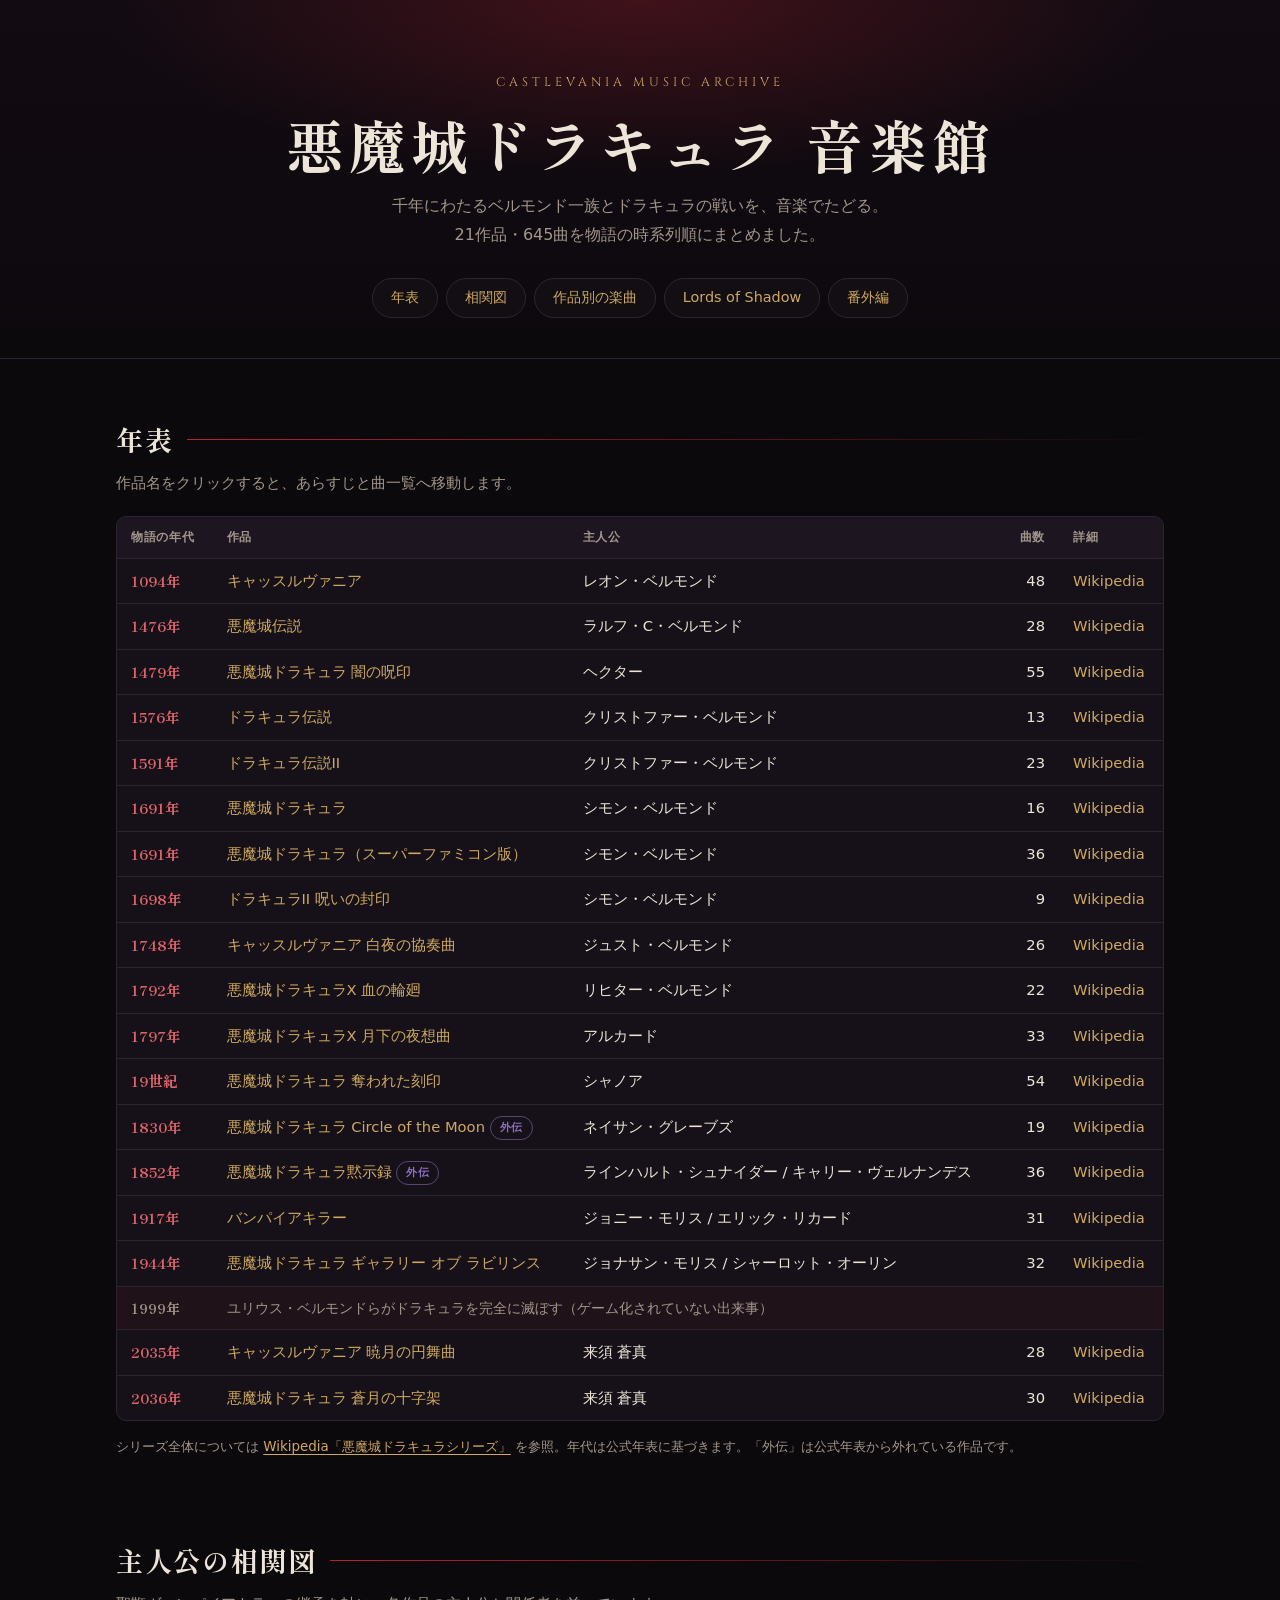
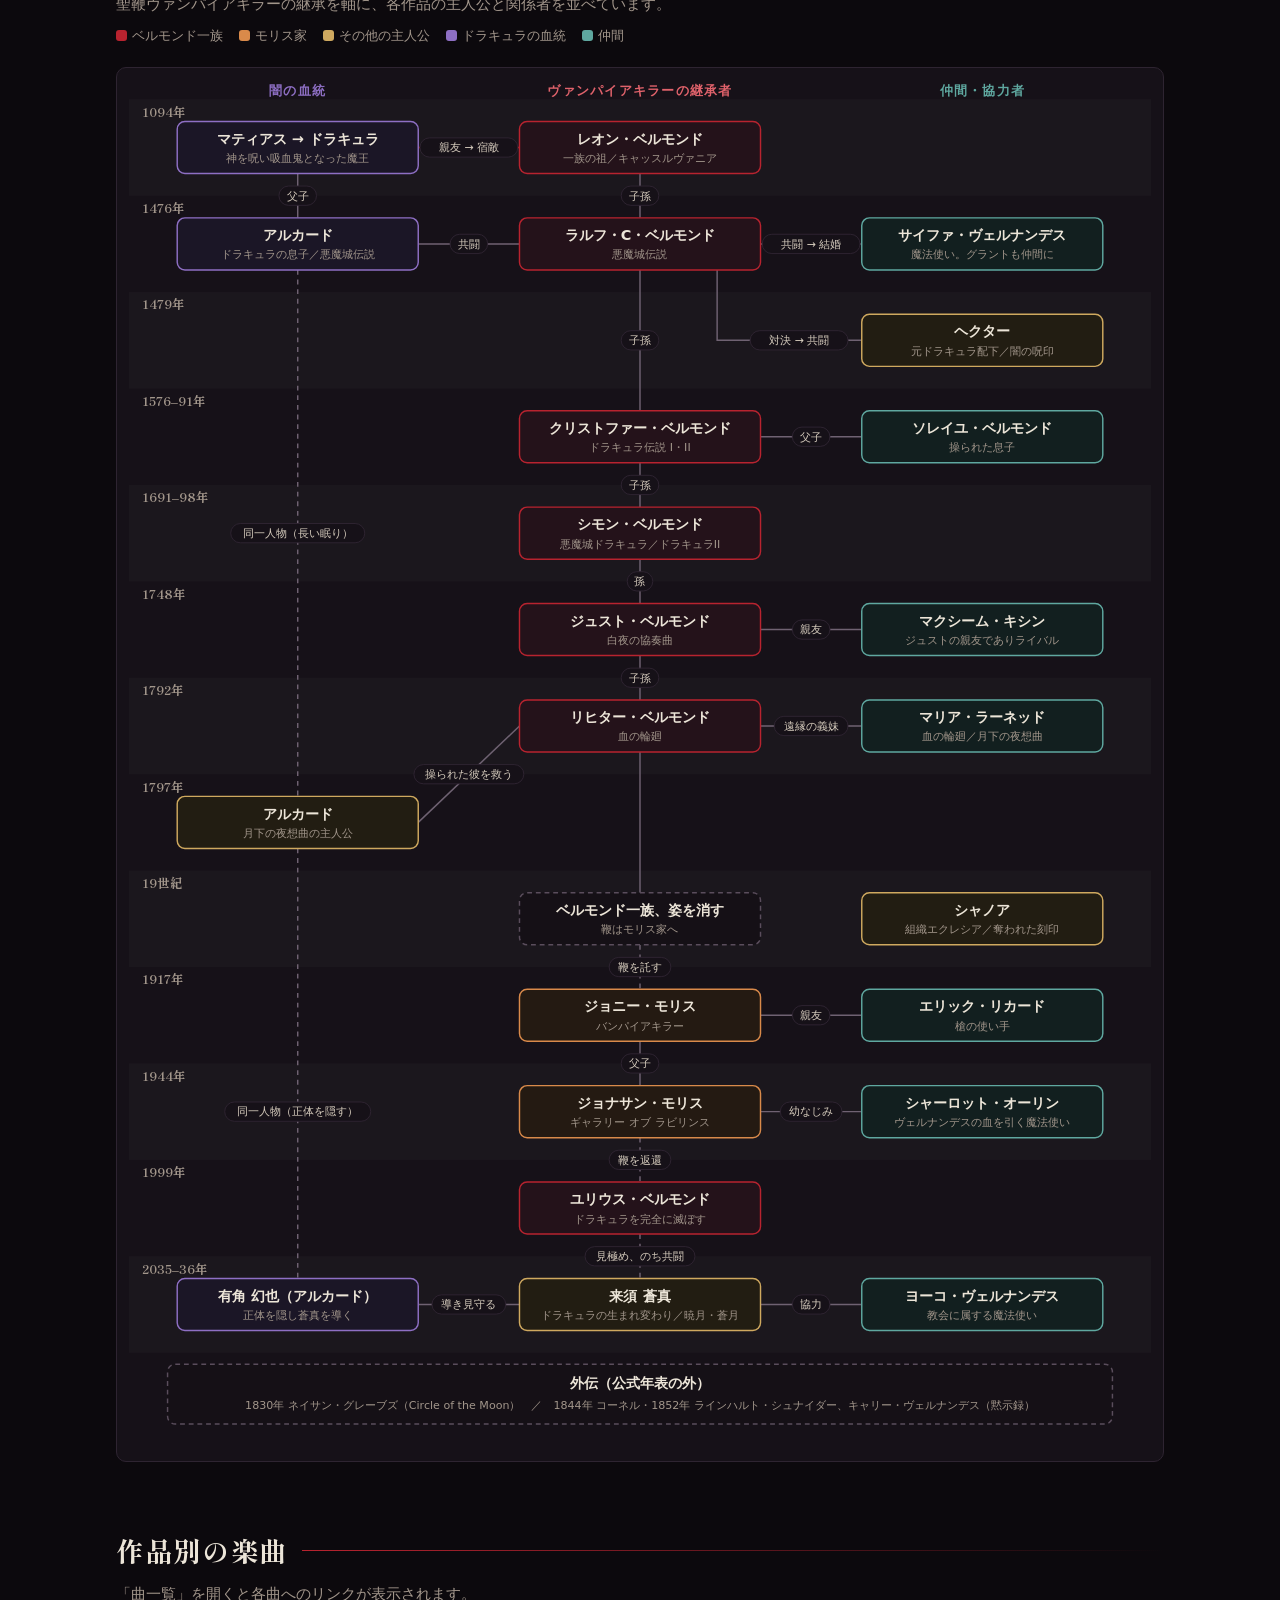
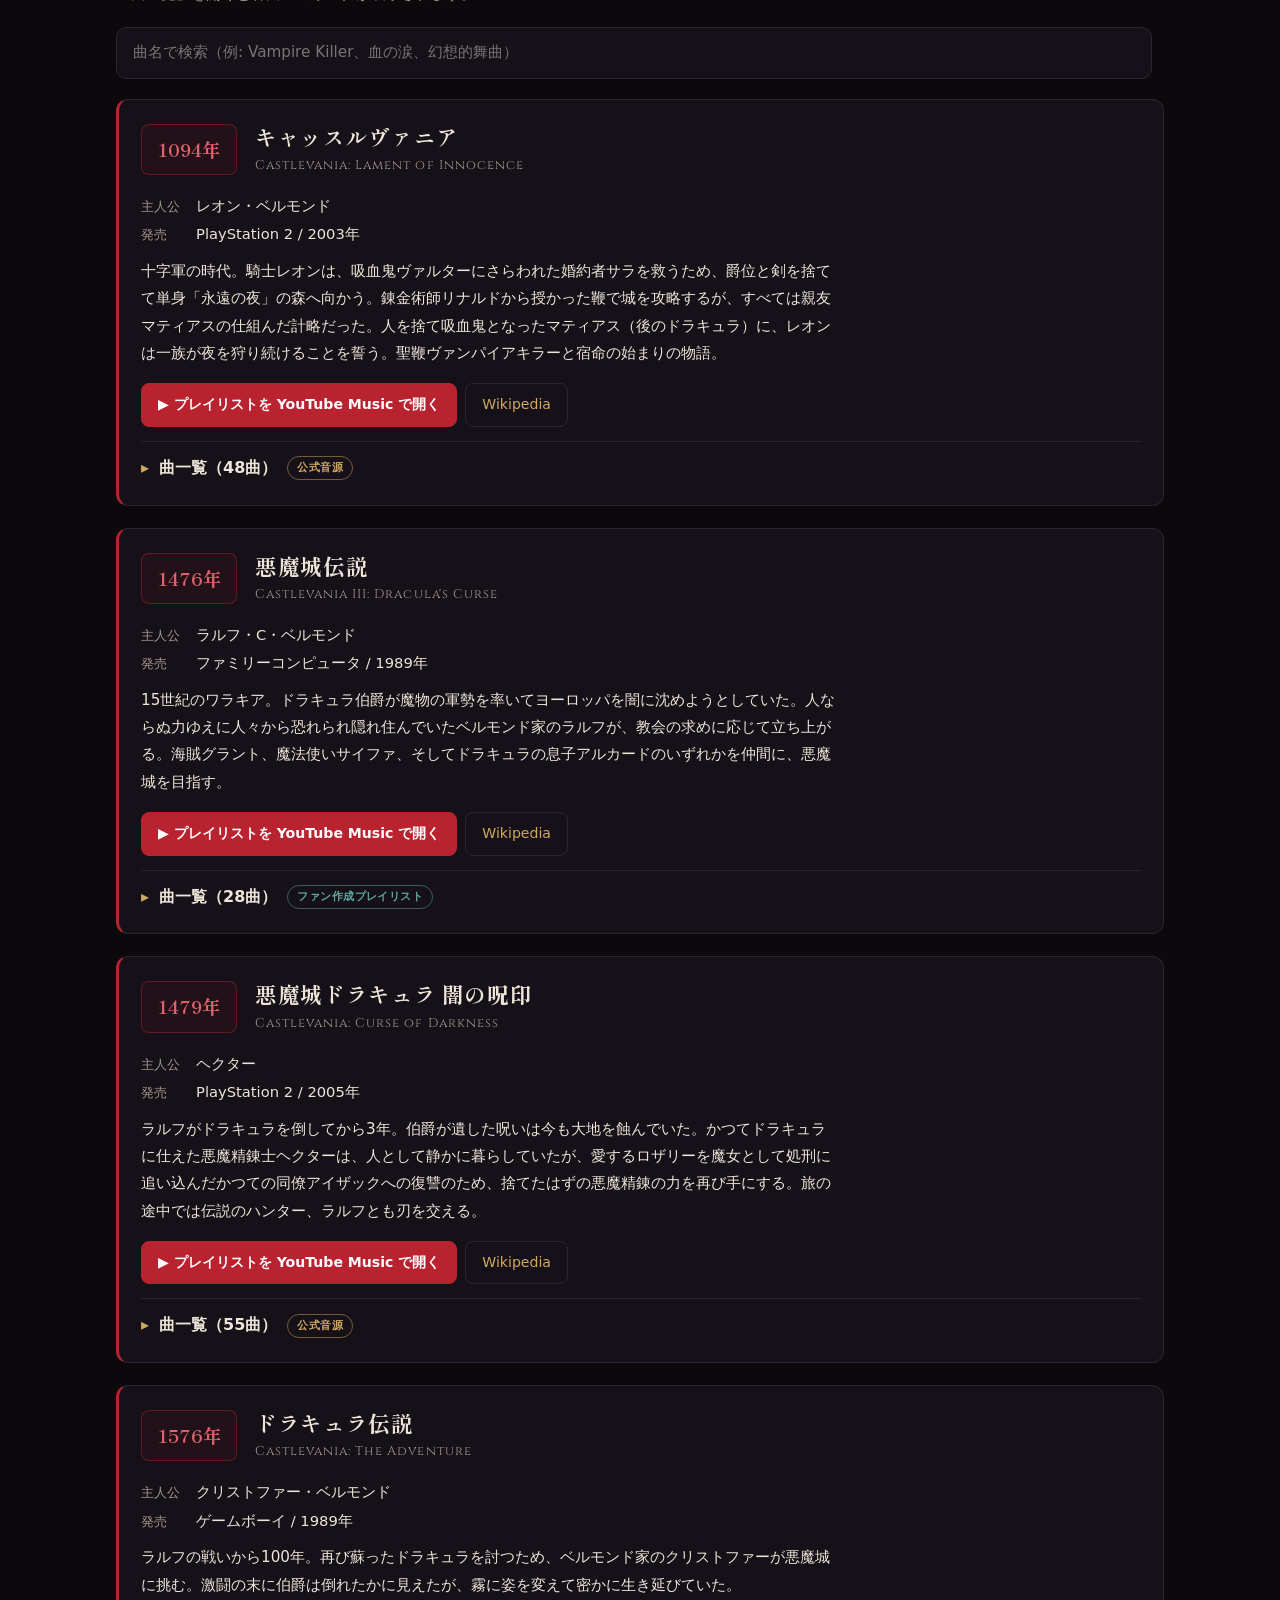
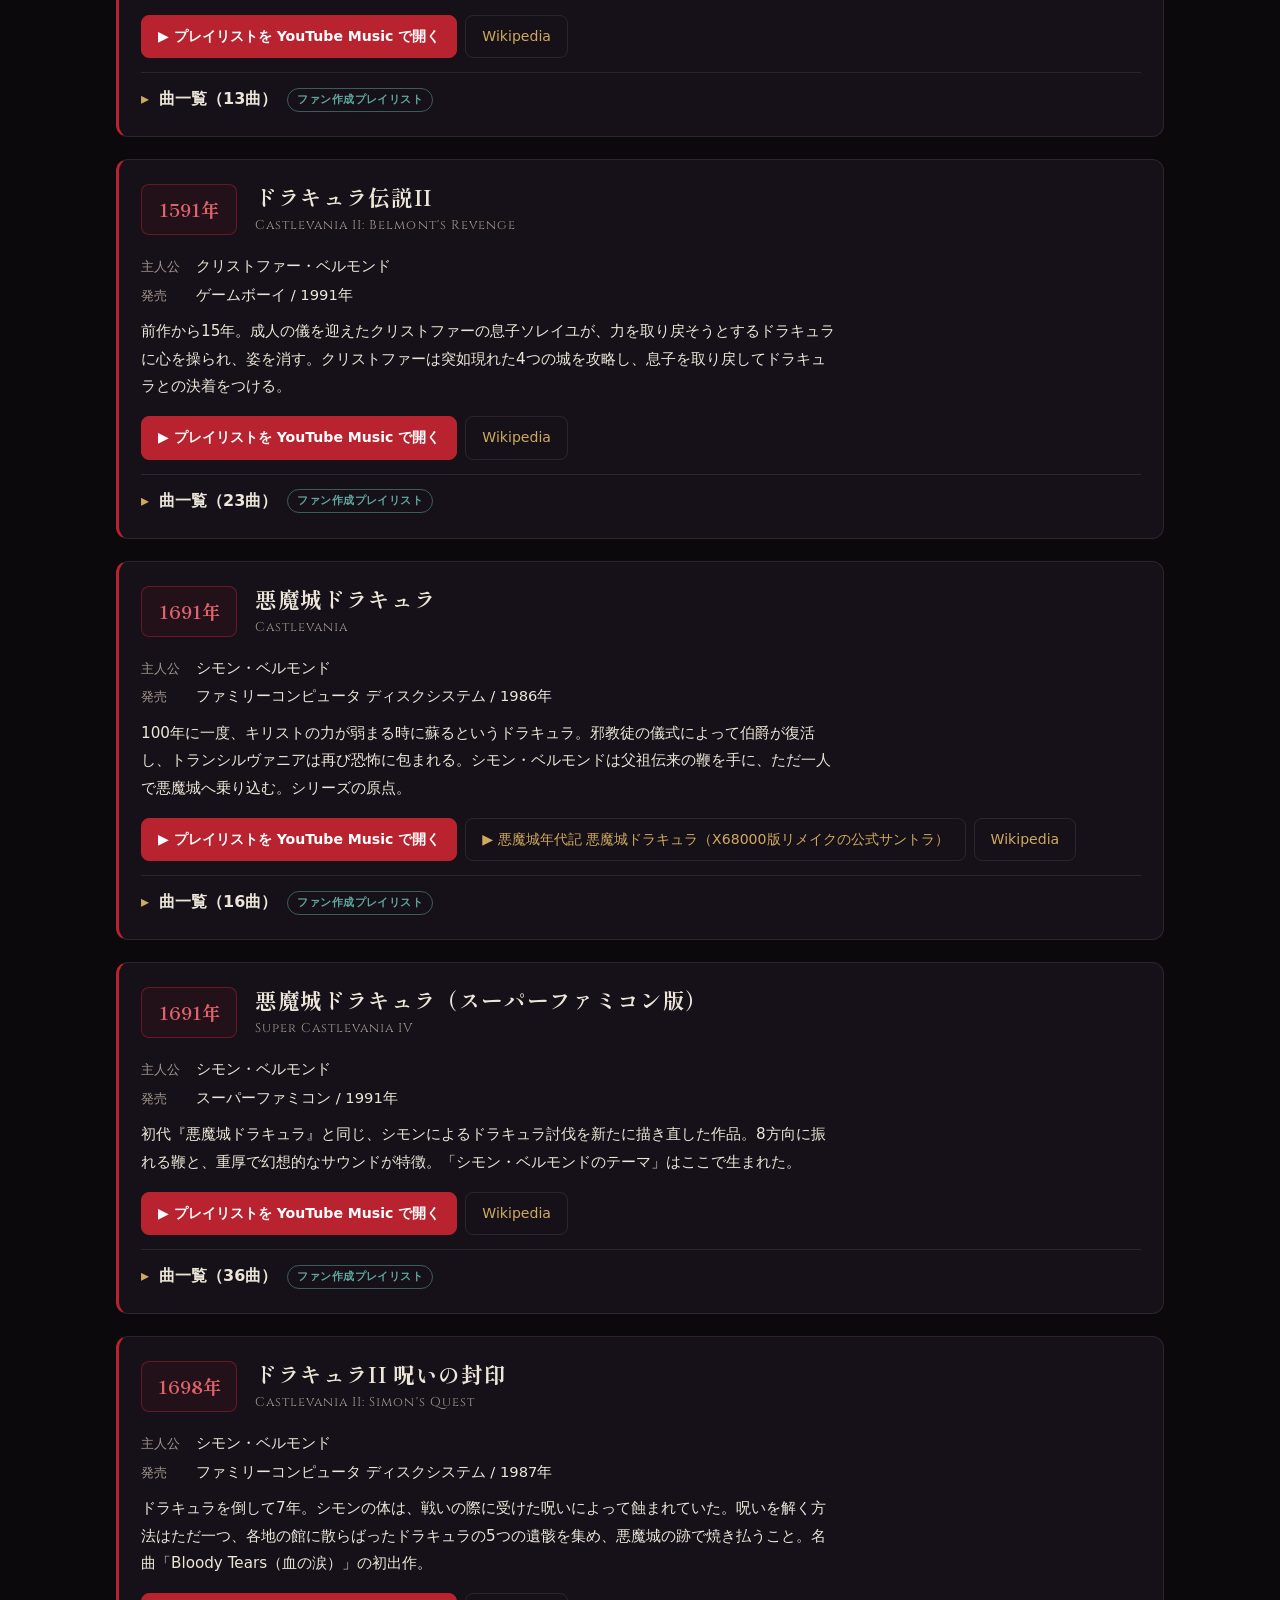
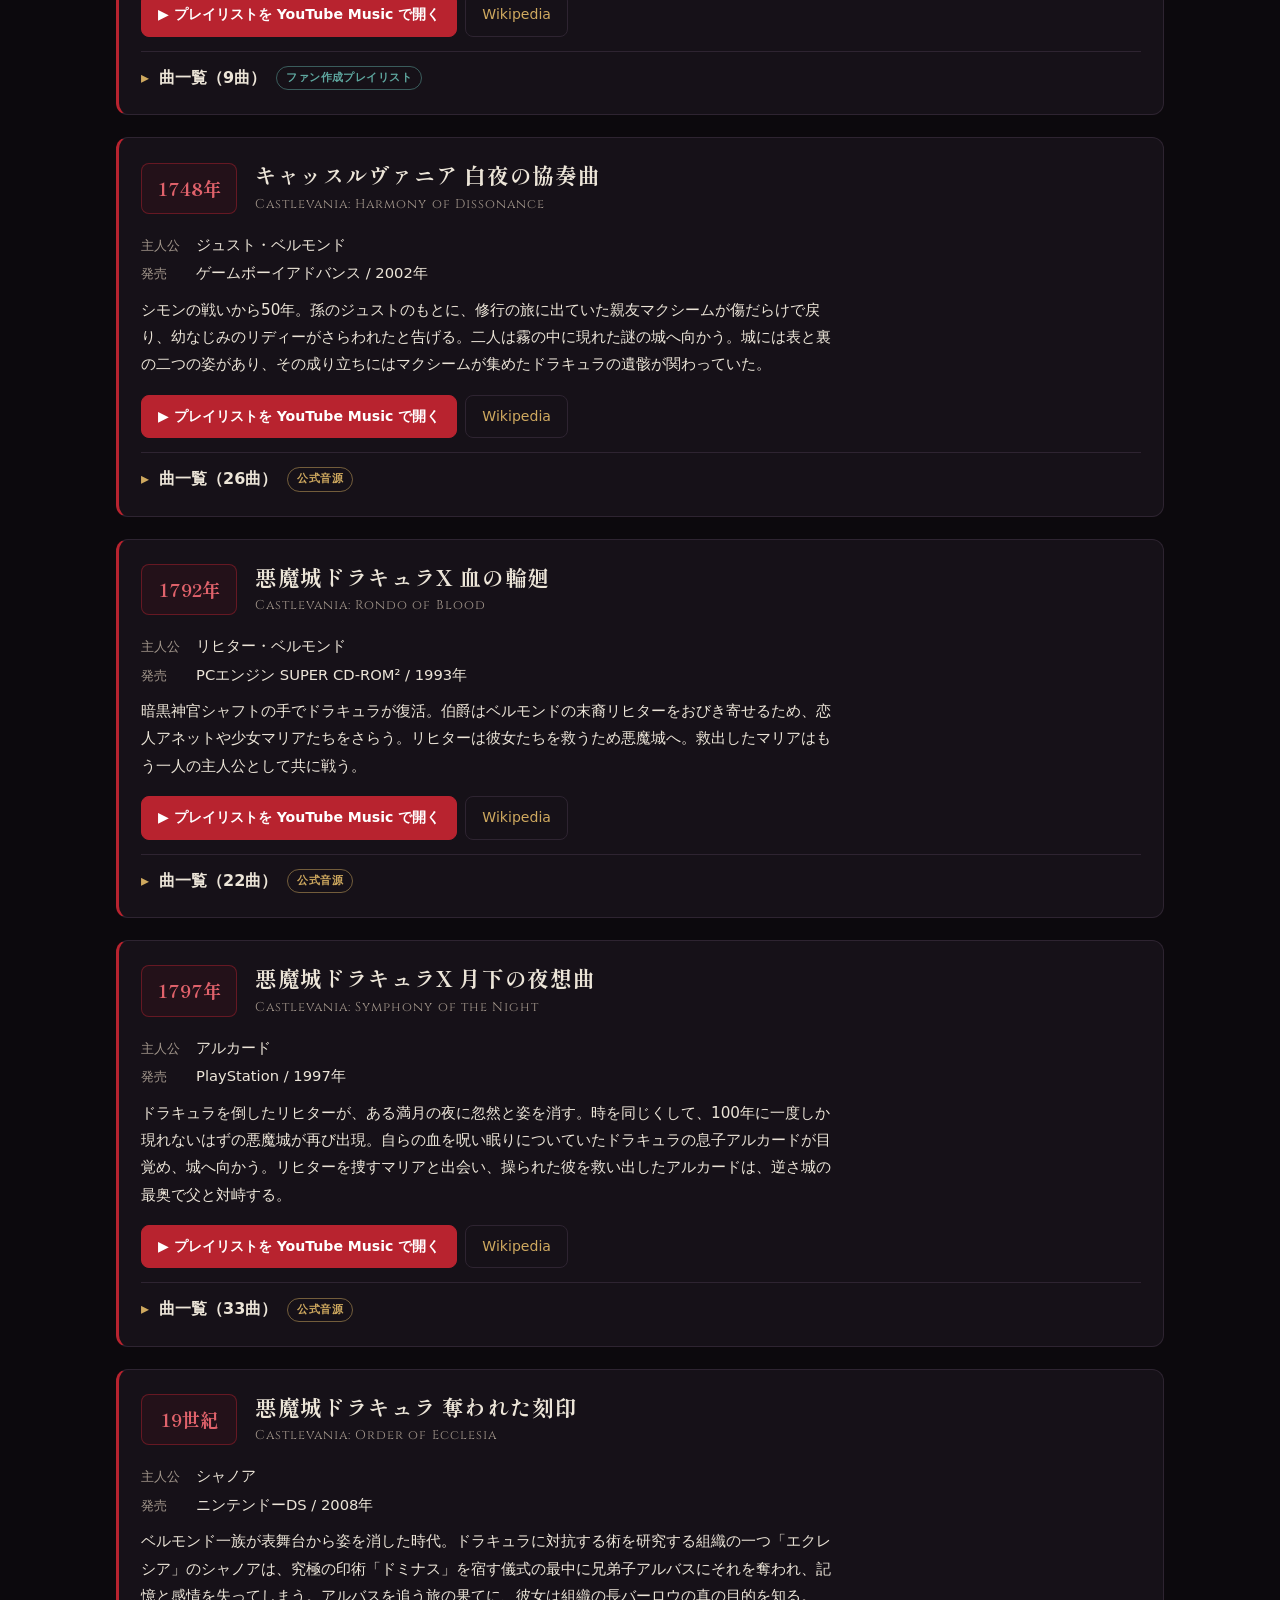
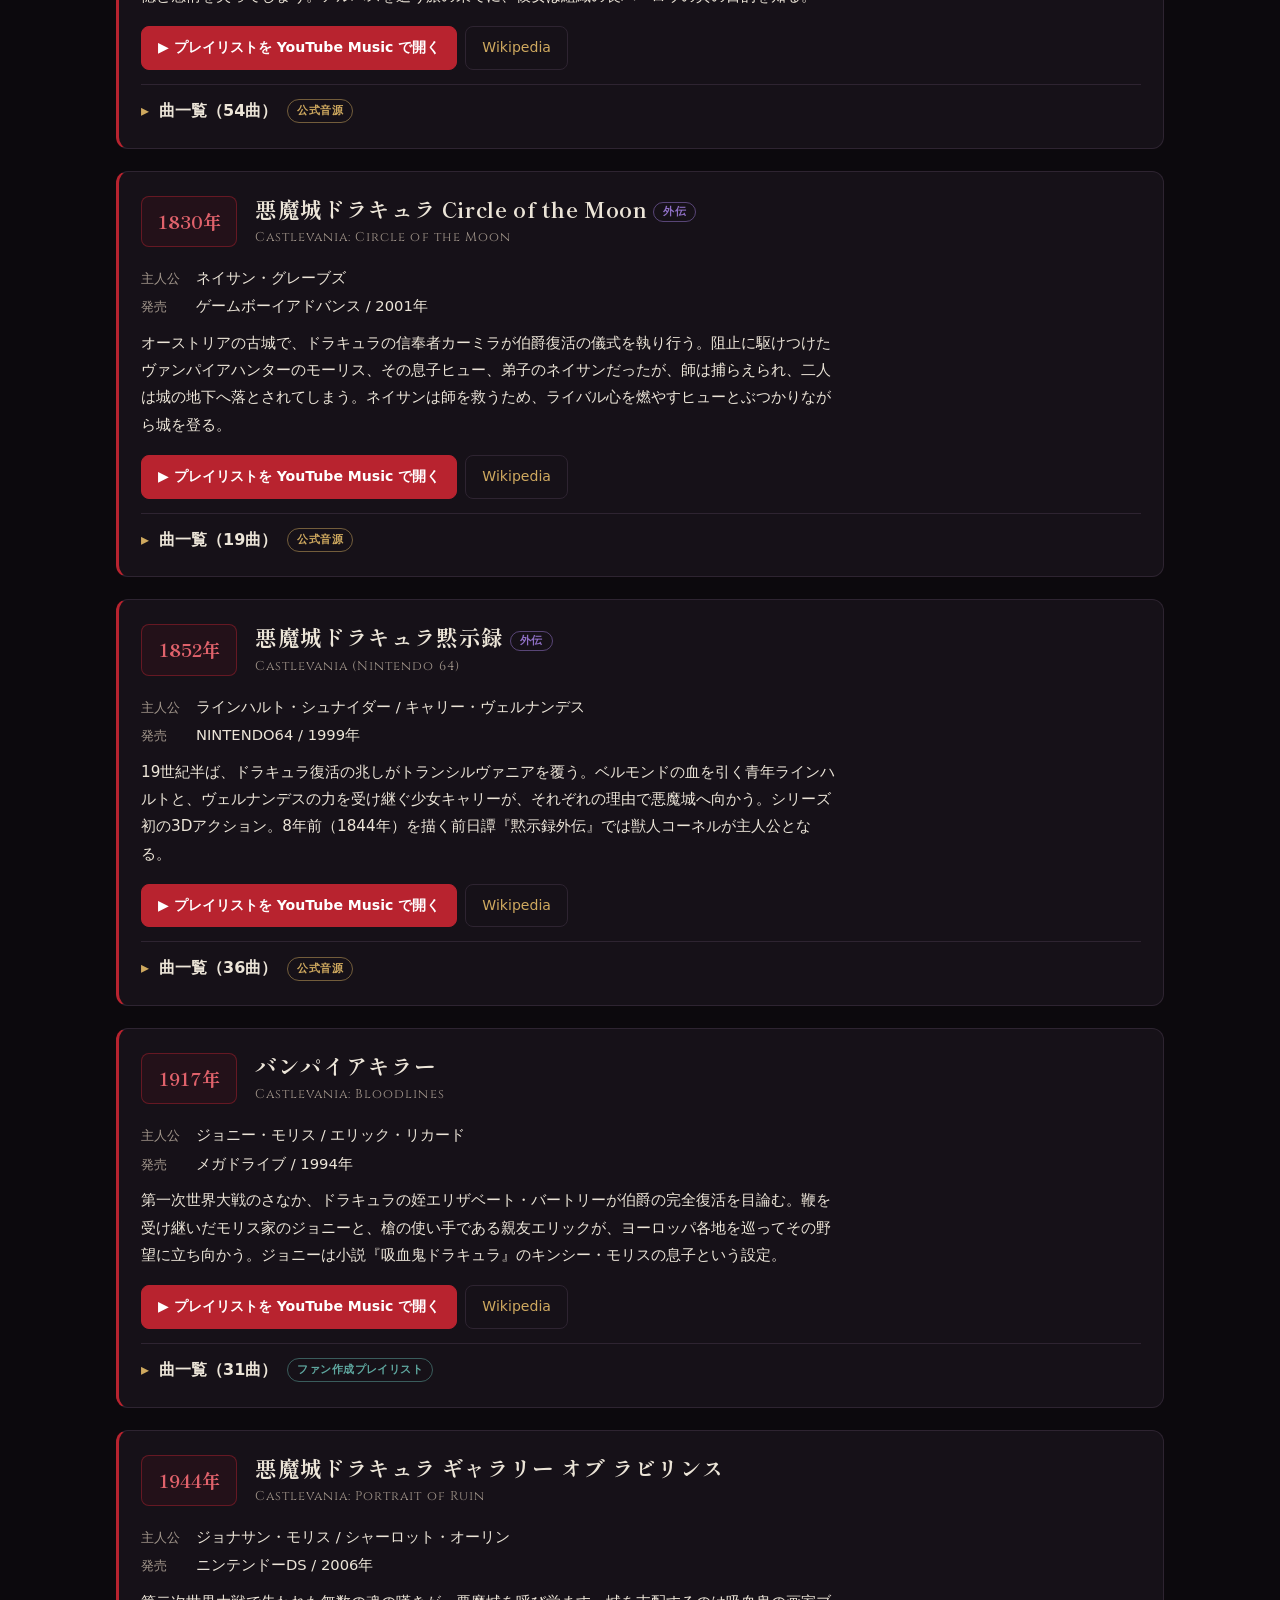
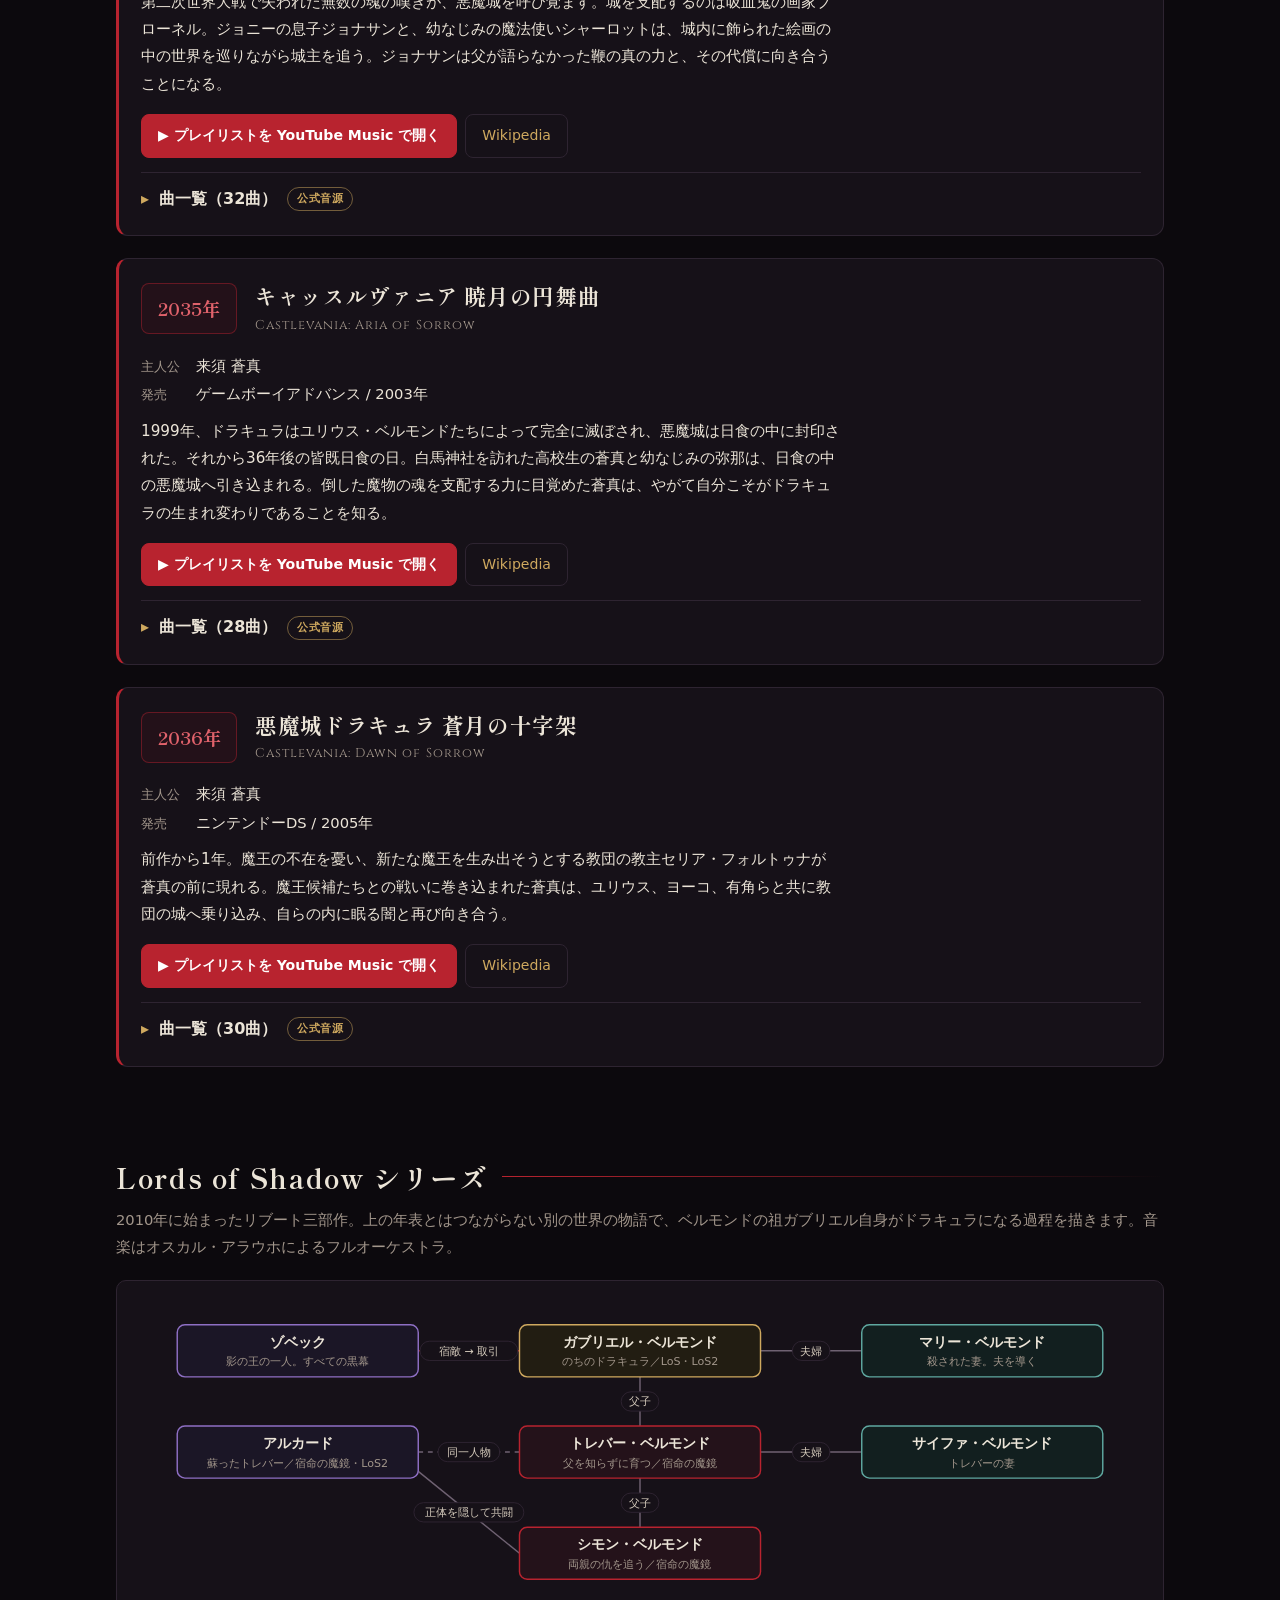
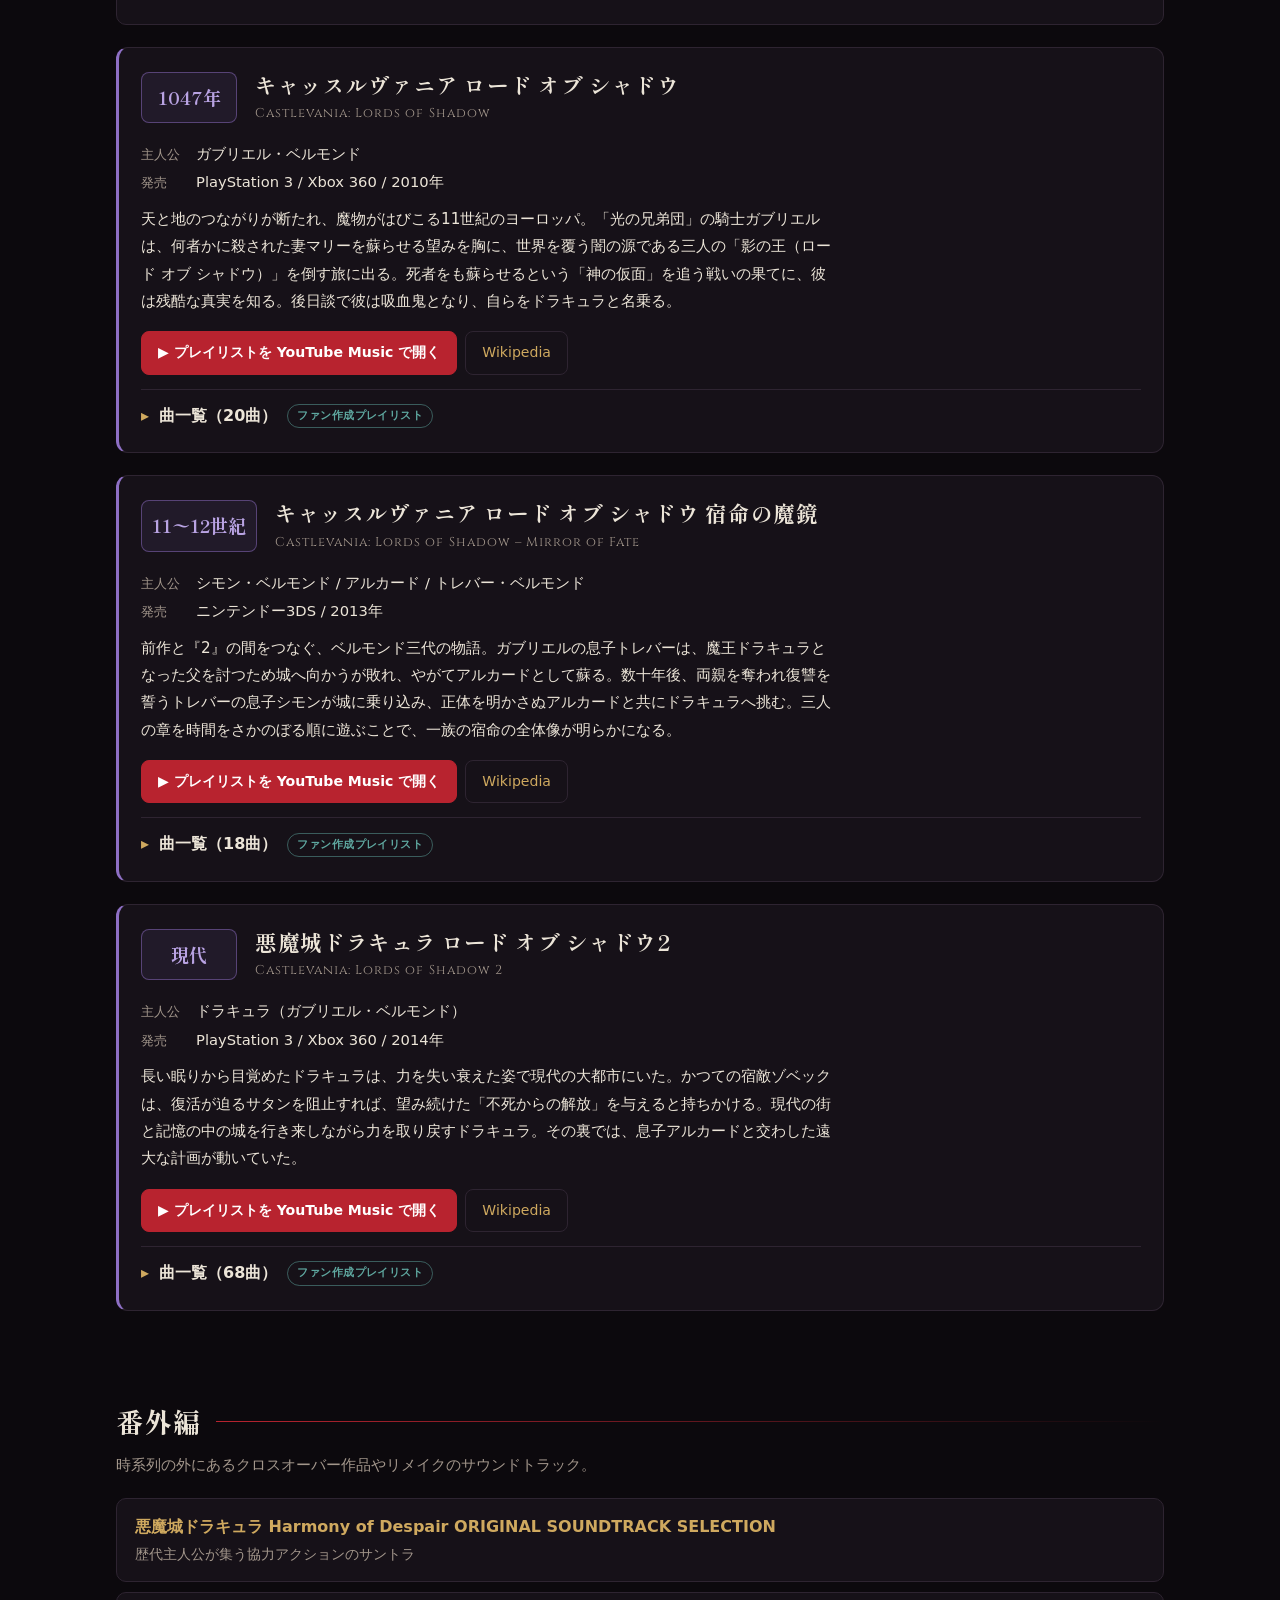
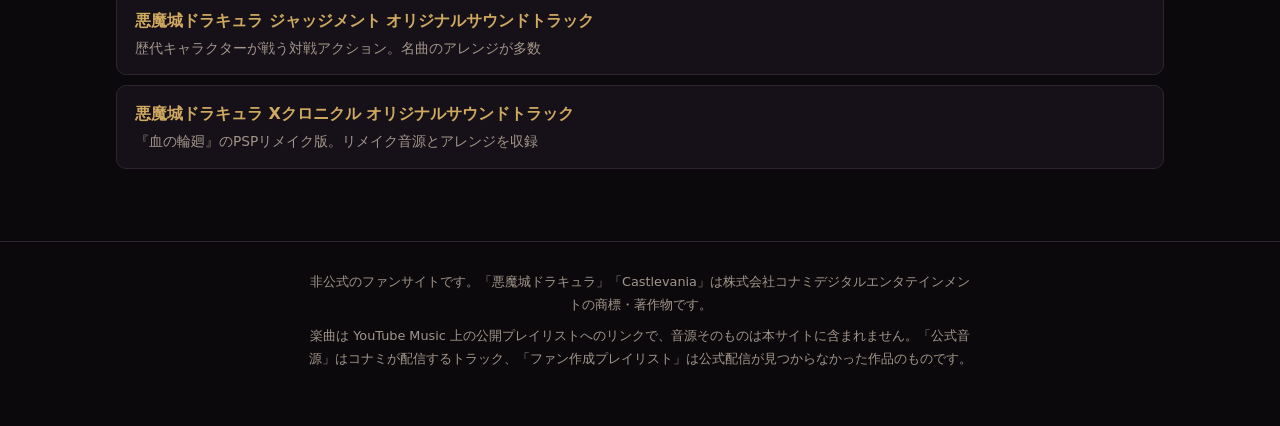
==== commit 2184d543: "Add Lords of Shadow series section Adds the three reboot-trilogy games (Lords of Shadow, Mirror of F" ====
--- a/index.html
+++ b/index.html
@@ -15,11 +15,12 @@
   <p class="kicker">Castlevania Music Archive</p>
   <h1><span>悪魔城ドラキュラ</span> <span>音楽館</span></h1>
   <p class="lead">千年にわたるベルモンド一族とドラキュラの戦いを、音楽でたどる。<br>
-  18作品・539曲を物語の時系列順にまとめました。</p>
+  21作品・645曲を物語の時系列順にまとめました。</p>
   <nav>
     <a href="#timeline">年表</a>
     <a href="#relations">相関図</a>
     <a href="#games">作品別の楽曲</a>
+    <a href="#los">Lords of Shadow</a>
     <a href="#bonus">番外編</a>
   </nav>
 </header>
@@ -479,6 +480,85 @@
     <div class="tw"><table><thead><tr><th class="num">#</th><th>曲名（クリックで YouTube Music を開く）</th><th class="dur">時間</th></tr></thead><tbody><tr><td class="num">1</td><td><a href="https://music.youtube.com/watch?v=_Xu-J2fag4A&amp;list=PLxrnXLeBcZLKJGfH9lQoysmWD4WBmj76m" target="_blank" rel="noopener">蒼月の十字架</a></td><td class="dur">1:00</td></tr><tr><td class="num">2</td><td><a href="https://music.youtube.com/watch?v=PCnz9W7s-9c&amp;list=PLxrnXLeBcZLKJGfH9lQoysmWD4WBmj76m" target="_blank" rel="noopener">束の間の安らぎ</a></td><td class="dur">3:46</td></tr><tr><td class="num">3</td><td><a href="https://music.youtube.com/watch?v=UVFxP-MJYgU&amp;list=PLxrnXLeBcZLKJGfH9lQoysmWD4WBmj76m" target="_blank" rel="noopener">翳りある記憶</a></td><td class="dur">1:42</td></tr><tr><td class="num">4</td><td><a href="https://music.youtube.com/watch?v=nWaSGyUfO88&amp;list=PLxrnXLeBcZLKJGfH9lQoysmWD4WBmj76m" target="_blank" rel="noopener">魔の誘い</a></td><td class="dur">2:32</td></tr><tr><td class="num">5</td><td><a href="https://music.youtube.com/watch?v=3fTVXZlAzOM&amp;list=PLxrnXLeBcZLKJGfH9lQoysmWD4WBmj76m" target="_blank" rel="noopener">漆黒の進攻</a></td><td class="dur">2:01</td></tr><tr><td class="num">6</td><td><a href="https://music.youtube.com/watch?v=pt2Y4lWPj94&amp;list=PLxrnXLeBcZLKJGfH9lQoysmWD4WBmj76m" target="_blank" rel="noopener">装具の話</a></td><td class="dur">1:32</td></tr><tr><td class="num">7</td><td><a href="https://music.youtube.com/watch?v=EimhEUue0Go&amp;list=PLxrnXLeBcZLKJGfH9lQoysmWD4WBmj76m" target="_blank" rel="noopener">ドラキュラの涙</a></td><td class="dur">2:02</td></tr><tr><td class="num">8</td><td><a href="https://music.youtube.com/watch?v=vi-zAooMmJg&amp;list=PLxrnXLeBcZLKJGfH9lQoysmWD4WBmj76m" target="_blank" rel="noopener">暗雲</a></td><td class="dur">1:24</td></tr><tr><td class="num">9</td><td><a href="https://music.youtube.com/watch?v=PpwTdBjos-Q&amp;list=PLxrnXLeBcZLKJGfH9lQoysmWD4WBmj76m" target="_blank" rel="noopener">黒の戦慄</a></td><td class="dur">1:09</td></tr><tr><td class="num">10</td><td><a href="https://music.youtube.com/watch?v=YRNKPG5Gm0k&amp;list=PLxrnXLeBcZLKJGfH9lQoysmWD4WBmj76m" target="_blank" rel="noopener">プラチナ色の月夜</a></td><td class="dur">1:54</td></tr><tr><td class="num">11</td><td><a href="https://music.youtube.com/watch?v=Ge_JIp4dl14&amp;list=PLxrnXLeBcZLKJGfH9lQoysmWD4WBmj76m" target="_blank" rel="noopener">懺悔の後に</a></td><td class="dur">1:47</td></tr><tr><td class="num">12</td><td><a href="https://music.youtube.com/watch?v=Es18WmISSTM&amp;list=PLxrnXLeBcZLKJGfH9lQoysmWD4WBmj76m" target="_blank" rel="noopener">緋の闘魂</a></td><td class="dur">3:18</td></tr><tr><td class="num">13</td><td><a href="https://music.youtube.com/watch?v=spvNS96KwWI&amp;list=PLxrnXLeBcZLKJGfH9lQoysmWD4WBmj76m" target="_blank" rel="noopener">妖魔迎賓館</a></td><td class="dur">3:42</td></tr><tr><td class="num">14</td><td><a href="https://music.youtube.com/watch?v=zPTEVJtEi-I&amp;list=PLxrnXLeBcZLKJGfH9lQoysmWD4WBmj76m" target="_blank" rel="noopener">闇の響き</a></td><td class="dur">2:07</td></tr><tr><td class="num">15</td><td><a href="https://music.youtube.com/watch?v=RMaC_jnoJh4&amp;list=PLxrnXLeBcZLKJGfH9lQoysmWD4WBmj76m" target="_blank" rel="noopener">罪人の塔</a></td><td class="dur">2:33</td></tr><tr><td class="num">16</td><td><a href="https://music.youtube.com/watch?v=vIIOYDAQDjU&amp;list=PLxrnXLeBcZLKJGfH9lQoysmWD4WBmj76m" target="_blank" rel="noopener">闇夜の激突</a></td><td class="dur">2:12</td></tr><tr><td class="num">17</td><td><a href="https://music.youtube.com/watch?v=rx0Zm8ttZnY&amp;list=PLxrnXLeBcZLKJGfH9lQoysmWD4WBmj76m" target="_blank" rel="noopener">呪縛の時計塔</a></td><td class="dur">2:27</td></tr><tr><td class="num">18</td><td><a href="https://music.youtube.com/watch?v=MUpiKA3AhPQ&amp;list=PLxrnXLeBcZLKJGfH9lQoysmWD4WBmj76m" target="_blank" rel="noopener">地下冥府</a></td><td class="dur">2:33</td></tr><tr><td class="num">19</td><td><a href="https://music.youtube.com/watch?v=9K_GBmc72B8&amp;list=PLxrnXLeBcZLKJGfH9lQoysmWD4WBmj76m" target="_blank" rel="noopener">VANPIRE KILLER</a></td><td class="dur">2:12</td></tr><tr><td class="num">20</td><td><a href="https://music.youtube.com/watch?v=9CsWVonmWss&amp;list=PLxrnXLeBcZLKJGfH9lQoysmWD4WBmj76m" target="_blank" rel="noopener">悪魔城最上階</a></td><td class="dur">2:19</td></tr><tr><td class="num">21</td><td><a href="https://music.youtube.com/watch?v=GZ94NMZSQTw&amp;list=PLxrnXLeBcZLKJGfH9lQoysmWD4WBmj76m" target="_blank" rel="noopener">闇凛の大扉</a></td><td class="dur">2:52</td></tr><tr><td class="num">22</td><td><a href="https://music.youtube.com/watch?v=ILDZKgleAfM&amp;list=PLxrnXLeBcZLKJGfH9lQoysmWD4WBmj76m" target="_blank" rel="noopener">地下室のメロディー</a></td><td class="dur">2:26</td></tr><tr><td class="num">23</td><td><a href="https://music.youtube.com/watch?v=DW31Hj9dgC8&amp;list=PLxrnXLeBcZLKJGfH9lQoysmWD4WBmj76m" target="_blank" rel="noopener">深淵</a></td><td class="dur">2:27</td></tr><tr><td class="num">24</td><td><a href="https://music.youtube.com/watch?v=7Ck44ve8iPo&amp;list=PLxrnXLeBcZLKJGfH9lQoysmWD4WBmj76m" target="_blank" rel="noopener">尖白の闘志 ～ゲームオーバー</a></td><td class="dur">3:29</td></tr><tr><td class="num">25</td><td><a href="https://music.youtube.com/watch?v=cGIDuz_SyGg&amp;list=PLxrnXLeBcZLKJGfH9lQoysmWD4WBmj76m" target="_blank" rel="noopener">BIGINNING</a></td><td class="dur">2:01</td></tr><tr><td class="num">26</td><td><a href="https://music.youtube.com/watch?v=Mo4vd8IqaTc&amp;list=PLxrnXLeBcZLKJGfH9lQoysmWD4WBmj76m" target="_blank" rel="noopener">BLOODY TEARS</a></td><td class="dur">2:28</td></tr><tr><td class="num">27</td><td><a href="https://music.youtube.com/watch?v=8cda69EXFRs&amp;list=PLxrnXLeBcZLKJGfH9lQoysmWD4WBmj76m" target="_blank" rel="noopener">幻想的舞曲</a></td><td class="dur">2:48</td></tr><tr><td class="num">28</td><td><a href="https://music.youtube.com/watch?v=JtUdteMn_l0&amp;list=PLxrnXLeBcZLKJGfH9lQoysmWD4WBmj76m" target="_blank" rel="noopener">戦いの後に ～蒼の回想～</a></td><td class="dur">2:33</td></tr><tr><td class="num">29</td><td><a href="https://music.youtube.com/watch?v=r9umS52bF-Y&amp;list=PLxrnXLeBcZLKJGfH9lQoysmWD4WBmj76m" target="_blank" rel="noopener">終曲 ～透深月夜～</a></td><td class="dur">2:15</td></tr><tr><td class="num">30</td><td><a href="https://music.youtube.com/watch?v=I4Ag_3RRiHM&amp;list=PLxrnXLeBcZLKJGfH9lQoysmWD4WBmj76m" target="_blank" rel="noopener">琥珀の原風景</a></td><td class="dur">4:04</td></tr></tbody></table></div>
   </details>
 </article>
+</section>
+
+<section id="los">
+  <h2>Lords of Shadow シリーズ</h2>
+  <p class="sec-lead">2010年に始まったリブート三部作。上の年表とはつながらない別の世界の物語で、ベルモンドの祖ガブリエル自身がドラキュラになる過程を描きます。音楽はオスカル・アラウホによるフルオーケストラ。</p>
+  <div class="dg"><svg viewBox="0 0 1060 330" role="img" aria-labelledby="ldg-t" xmlns="http://www.w3.org/2000/svg"><title id="ldg-t">Lords of Shadow シリーズの相関図</title><line class="e foe" x1="300.0" y1="60" x2="405.0" y2="60"/><g class="lb"><rect x="301.75" y="50.0" width="101.5" height="20" rx="10"/><text x="352.5" y="64.0">宿敵 → 取引</text></g><line class="e" x1="655.0" y1="60" x2="760.0" y2="60"/><g class="lb"><rect x="688.0" y="50.0" width="39.0" height="20" rx="10"/><text x="707.5" y="64.0">夫婦</text></g><line class="e" x1="530" y1="87.0" x2="530" y2="138.0"/><g class="lb"><rect x="510.5" y="102.5" width="39.0" height="20" rx="10"/><text x="530.0" y="116.5">父子</text></g><line class="e" x1="655.0" y1="165" x2="760.0" y2="165"/><g class="lb"><rect x="688.0" y="155.0" width="39.0" height="20" rx="10"/><text x="707.5" y="169.0">夫婦</text></g><line class="e" x1="530" y1="192.0" x2="530" y2="243.0"/><g class="lb"><rect x="510.5" y="207.5" width="39.0" height="20" rx="10"/><text x="530.0" y="221.5">父子</text></g><line class="e dash" x1="300.0" y1="165" x2="405.0" y2="165"/><g class="lb"><rect x="320.5" y="155.0" width="64.0" height="20" rx="10"/><text x="352.5" y="169.0">同一人物</text></g><line class="e" x1="300.0" y1="185" x2="405.0" y2="270"/><g class="lb"><rect x="295.5" y="217.5" width="114.0" height="20" rx="10"/><text x="352.5" y="231.5">正体を隠して共闘</text></g><g class="n dark"><rect x="50.0" y="33.0" width="250" height="54" rx="8"/><text class="nm" x="175" y="56">ゾベック</text><text class="sb" x="175" y="75">影の王の一人。すべての黒幕</text></g><g class="n hero"><rect x="405.0" y="33.0" width="250" height="54" rx="8"/><text class="nm" x="530" y="56">ガブリエル・ベルモンド</text><text class="sb" x="530" y="75">のちのドラキュラ／LoS・LoS2</text></g><g class="n ally"><rect x="760.0" y="33.0" width="250" height="54" rx="8"/><text class="nm" x="885" y="56">マリー・ベルモンド</text><text class="sb" x="885" y="75">殺された妻。夫を導く</text></g><g class="n dark"><rect x="50.0" y="138.0" width="250" height="54" rx="8"/><text class="nm" x="175" y="161">アルカード</text><text class="sb" x="175" y="180">蘇ったトレバー／宿命の魔鏡・LoS2</text></g><g class="n bel"><rect x="405.0" y="138.0" width="250" height="54" rx="8"/><text class="nm" x="530" y="161">トレバー・ベルモンド</text><text class="sb" x="530" y="180">父を知らずに育つ／宿命の魔鏡</text></g><g class="n ally"><rect x="760.0" y="138.0" width="250" height="54" rx="8"/><text class="nm" x="885" y="161">サイファ・ベルモンド</text><text class="sb" x="885" y="180">トレバーの妻</text></g><g class="n bel"><rect x="405.0" y="243.0" width="250" height="54" rx="8"/><text class="nm" x="530" y="266">シモン・ベルモンド</text><text class="sb" x="530" y="285">両親の仇を追う／宿命の魔鏡</text></g></svg></div>
+  <div class="los-cards">
+<article class="game" id="los1">
+  <header>
+    <div class="year">1047年</div>
+    <div>
+      <h3>キャッスルヴァニア ロード オブ シャドウ </h3>
+      <p class="en">Castlevania: Lords of Shadow</p>
+    </div>
+  </header>
+  <dl>
+    <dt>主人公</dt><dd>ガブリエル・ベルモンド</dd>
+    <dt>発売</dt><dd>PlayStation 3 / Xbox 360 / 2010年</dd>
+  </dl>
+  <p class="story">天と地のつながりが断たれ、魔物がはびこる11世紀のヨーロッパ。「光の兄弟団」の騎士ガブリエルは、何者かに殺された妻マリーを蘇らせる望みを胸に、世界を覆う闇の源である三人の「影の王（ロード オブ シャドウ）」を倒す旅に出る。死者をも蘇らせるという「神の仮面」を追う戦いの果てに、彼は残酷な真実を知る。後日談で彼は吸血鬼となり、自らをドラキュラと名乗る。</p>
+  <div class="links">
+    <a class="btn" href="https://music.youtube.com/playlist?list=PL21791DA20B55E7E9" target="_blank" rel="noopener">▶ プレイリストを YouTube Music で開く</a>
+    
+    <a class="btn ghost" href="https://ja.wikipedia.org/wiki/%E3%82%AD%E3%83%A3%E3%83%83%E3%82%B9%E3%83%AB%E3%83%B4%E3%82%A1%E3%83%8B%E3%82%A2_%E3%83%AD%E3%83%BC%E3%83%89_%E3%82%AA%E3%83%96_%E3%82%B7%E3%83%A3%E3%83%89%E3%82%A6" target="_blank" rel="noopener">Wikipedia</a>
+  </div>
+  <details>
+    <summary><span>曲一覧（20曲）</span> <span class="badge com">ファン作成プレイリスト</span></summary>
+    
+    <div class="tw"><table><thead><tr><th class="num">#</th><th>曲名（クリックで YouTube Music を開く）</th><th class="dur">時間</th></tr></thead><tbody><tr><td class="num">1</td><td><a href="https://music.youtube.com/watch?v=bNrDbIsCxhM&amp;list=PL21791DA20B55E7E9" target="_blank" rel="noopener">Besieged Village</a></td><td class="dur">4:23</td></tr><tr><td class="num">2</td><td><a href="https://music.youtube.com/watch?v=3ZsWiIvWeD0&amp;list=PL21791DA20B55E7E9" target="_blank" rel="noopener">The Warg</a></td><td class="dur">3:27</td></tr><tr><td class="num">3</td><td><a href="https://music.youtube.com/watch?v=5SQlHmjxg5s&amp;list=PL21791DA20B55E7E9" target="_blank" rel="noopener">Hunting Path</a></td><td class="dur">2:29</td></tr><tr><td class="num">4</td><td><a href="https://music.youtube.com/watch?v=zOm232wSOXE&amp;list=PL21791DA20B55E7E9" target="_blank" rel="noopener">The Dead Bog</a></td><td class="dur">2:32</td></tr><tr><td class="num">5</td><td><a href="https://music.youtube.com/watch?v=2H54sRYZPs4&amp;list=PL21791DA20B55E7E9" target="_blank" rel="noopener">The Swamp Troll</a></td><td class="dur">5:04</td></tr><tr><td class="num">6</td><td><a href="https://music.youtube.com/watch?v=W4-AVow9WBc&amp;list=PL21791DA20B55E7E9" target="_blank" rel="noopener">The Ice Titan</a></td><td class="dur">4:13</td></tr><tr><td class="num">7</td><td><a href="https://music.youtube.com/watch?v=fBZ9hu5RZZc&amp;list=PL21791DA20B55E7E9" target="_blank" rel="noopener">Labyrinth Entrance</a></td><td class="dur">3:17</td></tr><tr><td class="num">8</td><td><a href="https://music.youtube.com/watch?v=GmUZ8B2pgAc&amp;list=PL21791DA20B55E7E9" target="_blank" rel="noopener">Waterfalls of Agharta</a></td><td class="dur">2:46</td></tr><tr><td class="num">9</td><td><a href="https://music.youtube.com/watch?v=U1Hgr9yqFSc&amp;list=PL21791DA20B55E7E9" target="_blank" rel="noopener">Agharta</a></td><td class="dur">1:27</td></tr><tr><td class="num">10</td><td><a href="https://music.youtube.com/watch?v=OwsUPiZkUGs&amp;list=PL21791DA20B55E7E9" target="_blank" rel="noopener">Cornell</a></td><td class="dur">4:12</td></tr><tr><td class="num">11</td><td><a href="https://music.youtube.com/watch?v=_VkuSthwhzI&amp;list=PL21791DA20B55E7E9" target="_blank" rel="noopener">Maze Gardens</a></td><td class="dur">3:19</td></tr><tr><td class="num">12</td><td><a href="https://music.youtube.com/watch?v=ESuCH2E1k5U&amp;list=PL21791DA20B55E7E9" target="_blank" rel="noopener">Castle Hall</a></td><td class="dur">4:09</td></tr><tr><td class="num">13</td><td><a href="https://music.youtube.com/watch?v=SXJpniZYkHg&amp;list=PL21791DA20B55E7E9" target="_blank" rel="noopener">The Evil Butcher</a></td><td class="dur">4:11</td></tr><tr><td class="num">14</td><td><a href="https://music.youtube.com/watch?v=D8nEuf3lDXo&amp;list=PL21791DA20B55E7E9" target="_blank" rel="noopener">Laura&#x27;s Mercy</a></td><td class="dur">1:38</td></tr><tr><td class="num">15</td><td><a href="https://music.youtube.com/watch?v=3eTNm9tOPnQ&amp;list=PL21791DA20B55E7E9" target="_blank" rel="noopener">Carmilla</a></td><td class="dur">2:03</td></tr><tr><td class="num">16</td><td><a href="https://music.youtube.com/watch?v=oXcdSLcxkEU&amp;list=PL21791DA20B55E7E9" target="_blank" rel="noopener">The God Mask</a></td><td class="dur">1:19</td></tr><tr><td class="num">17</td><td><a href="https://music.youtube.com/watch?v=Y8Uqy9L_xtk&amp;list=PL21791DA20B55E7E9" target="_blank" rel="noopener">Belmont&#x27;s Theme</a></td><td class="dur">2:54</td></tr><tr><td class="num">18</td><td><a href="https://music.youtube.com/watch?v=Kvzhoq2SHuk&amp;list=PL21791DA20B55E7E9" target="_blank" rel="noopener">Final Confrontation</a></td><td class="dur">6:09</td></tr><tr><td class="num">19</td><td><a href="https://music.youtube.com/watch?v=xrhXp3DiAb4&amp;list=PL21791DA20B55E7E9" target="_blank" rel="noopener">The End</a></td><td class="dur">5:47</td></tr><tr><td class="num">20</td><td><a href="https://music.youtube.com/watch?v=Jz4FYla_SC0&amp;list=PL21791DA20B55E7E9" target="_blank" rel="noopener">The Last Battle</a></td><td class="dur">1:27</td></tr></tbody></table></div>
+  </details>
+</article>
+<article class="game" id="mof">
+  <header>
+    <div class="year">11〜12世紀</div>
+    <div>
+      <h3>キャッスルヴァニア ロード オブ シャドウ 宿命の魔鏡 </h3>
+      <p class="en">Castlevania: Lords of Shadow – Mirror of Fate</p>
+    </div>
+  </header>
+  <dl>
+    <dt>主人公</dt><dd>シモン・ベルモンド / アルカード / トレバー・ベルモンド</dd>
+    <dt>発売</dt><dd>ニンテンドー3DS / 2013年</dd>
+  </dl>
+  <p class="story">前作と『2』の間をつなぐ、ベルモンド三代の物語。ガブリエルの息子トレバーは、魔王ドラキュラとなった父を討つため城へ向かうが敗れ、やがてアルカードとして蘇る。数十年後、両親を奪われ復讐を誓うトレバーの息子シモンが城に乗り込み、正体を明かさぬアルカードと共にドラキュラへ挑む。三人の章を時間をさかのぼる順に遊ぶことで、一族の宿命の全体像が明らかになる。</p>
+  <div class="links">
+    <a class="btn" href="https://music.youtube.com/playlist?list=PLxur3YySTRph1vyF7Hg762xp9hgKzzHtu" target="_blank" rel="noopener">▶ プレイリストを YouTube Music で開く</a>
+    
+    <a class="btn ghost" href="https://ja.wikipedia.org/wiki/%E3%82%AD%E3%83%A3%E3%83%83%E3%82%B9%E3%83%AB%E3%83%B4%E3%82%A1%E3%83%8B%E3%82%A2_%E3%83%AD%E3%83%BC%E3%83%89_%E3%82%AA%E3%83%96_%E3%82%B7%E3%83%A3%E3%83%89%E3%82%A6_%E5%AE%BF%E5%91%BD%E3%81%AE%E9%AD%94%E9%8F%A1" target="_blank" rel="noopener">Wikipedia</a>
+  </div>
+  <details>
+    <summary><span>曲一覧（18曲）</span> <span class="badge com">ファン作成プレイリスト</span></summary>
+    
+    <div class="tw"><table><thead><tr><th class="num">#</th><th>曲名（クリックで YouTube Music を開く）</th><th class="dur">時間</th></tr></thead><tbody><tr><td class="num">1</td><td><a href="https://music.youtube.com/watch?v=Ozbac_ustbw&amp;list=PLxur3YySTRph1vyF7Hg762xp9hgKzzHtu" target="_blank" rel="noopener">Trevor&#x27;s Farewell</a></td><td class="dur">1:42</td></tr><tr><td class="num">2</td><td><a href="https://music.youtube.com/watch?v=zHO2i8tla6Y&amp;list=PLxur3YySTRph1vyF7Hg762xp9hgKzzHtu" target="_blank" rel="noopener">Theatre</a></td><td class="dur">4:20</td></tr><tr><td class="num">3</td><td><a href="https://music.youtube.com/watch?v=iHrDSWwEAwI&amp;list=PLxur3YySTRph1vyF7Hg762xp9hgKzzHtu" target="_blank" rel="noopener">Succubus</a></td><td class="dur">4:42</td></tr><tr><td class="num">4</td><td><a href="https://music.youtube.com/watch?v=aAcDC2WAxKE&amp;list=PLxur3YySTRph1vyF7Hg762xp9hgKzzHtu" target="_blank" rel="noopener">Reaver</a></td><td class="dur">5:23</td></tr><tr><td class="num">5</td><td><a href="https://music.youtube.com/watch?v=lybco8zVsAQ&amp;list=PLxur3YySTRph1vyF7Hg762xp9hgKzzHtu" target="_blank" rel="noopener">Prologue</a></td><td class="dur">2:10</td></tr><tr><td class="num">6</td><td><a href="https://music.youtube.com/watch?v=gc1l-oELPkg&amp;list=PLxur3YySTRph1vyF7Hg762xp9hgKzzHtu" target="_blank" rel="noopener">Night Watchman</a></td><td class="dur">4:05</td></tr><tr><td class="num">7</td><td><a href="https://music.youtube.com/watch?v=TO6qBeNZkmw&amp;list=PLxur3YySTRph1vyF7Hg762xp9hgKzzHtu" target="_blank" rel="noopener">Necromancer</a></td><td class="dur">4:46</td></tr><tr><td class="num">8</td><td><a href="https://music.youtube.com/watch?v=Y_aQosb4ERA&amp;list=PLxur3YySTRph1vyF7Hg762xp9hgKzzHtu" target="_blank" rel="noopener">Mirror Of Fate Main Theme</a></td><td class="dur">1:23</td></tr><tr><td class="num">9</td><td><a href="https://music.youtube.com/watch?v=X-lRdk_W55Q&amp;list=PLxur3YySTRph1vyF7Hg762xp9hgKzzHtu" target="_blank" rel="noopener">Library</a></td><td class="dur">1:37</td></tr><tr><td class="num">10</td><td><a href="https://music.youtube.com/watch?v=C3tyq9Bhl0Q&amp;list=PLxur3YySTRph1vyF7Hg762xp9hgKzzHtu" target="_blank" rel="noopener">Lady Of The Crypt</a></td><td class="dur">4:45</td></tr><tr><td class="num">11</td><td><a href="https://music.youtube.com/watch?v=E6-FI2KEsRA&amp;list=PLxur3YySTRph1vyF7Hg762xp9hgKzzHtu" target="_blank" rel="noopener">Game Room</a></td><td class="dur">1:33</td></tr><tr><td class="num">12</td><td><a href="https://music.youtube.com/watch?v=R0JqJuQV7Yk&amp;list=PLxur3YySTRph1vyF7Hg762xp9hgKzzHtu" target="_blank" rel="noopener">Gabriel&#x27;s Farewell</a></td><td class="dur">3:01</td></tr><tr><td class="num">13</td><td><a href="https://music.youtube.com/watch?v=TD0LTbDWFGE&amp;list=PLxur3YySTRph1vyF7Hg762xp9hgKzzHtu" target="_blank" rel="noopener">Final Fight</a></td><td class="dur">5:57</td></tr><tr><td class="num">14</td><td><a href="https://music.youtube.com/watch?v=wxHgnCAZwOM&amp;list=PLxur3YySTRph1vyF7Hg762xp9hgKzzHtu" target="_blank" rel="noopener">Executioner</a></td><td class="dur">3:55</td></tr><tr><td class="num">15</td><td><a href="https://music.youtube.com/watch?v=_CnP792bE_w&amp;list=PLxur3YySTRph1vyF7Hg762xp9hgKzzHtu" target="_blank" rel="noopener">Daemon Lord</a></td><td class="dur">5:13</td></tr><tr><td class="num">16</td><td><a href="https://music.youtube.com/watch?v=HCG2R7_ty1s&amp;list=PLxur3YySTRph1vyF7Hg762xp9hgKzzHtu" target="_blank" rel="noopener">Castle Arrival</a></td><td class="dur">2:31</td></tr><tr><td class="num">17</td><td><a href="https://music.youtube.com/watch?v=JpfRygYJNxo&amp;list=PLxur3YySTRph1vyF7Hg762xp9hgKzzHtu" target="_blank" rel="noopener">Carousel</a></td><td class="dur">2:19</td></tr><tr><td class="num">18</td><td><a href="https://music.youtube.com/watch?v=0pZ1p6AIbn8&amp;list=PLxur3YySTRph1vyF7Hg762xp9hgKzzHtu" target="_blank" rel="noopener">Ballroom</a></td><td class="dur">1:40</td></tr></tbody></table></div>
+  </details>
+</article>
+<article class="game" id="los2">
+  <header>
+    <div class="year">現代</div>
+    <div>
+      <h3>悪魔城ドラキュラ ロード オブ シャドウ2 </h3>
+      <p class="en">Castlevania: Lords of Shadow 2</p>
+    </div>
+  </header>
+  <dl>
+    <dt>主人公</dt><dd>ドラキュラ（ガブリエル・ベルモンド）</dd>
+    <dt>発売</dt><dd>PlayStation 3 / Xbox 360 / 2014年</dd>
+  </dl>
+  <p class="story">長い眠りから目覚めたドラキュラは、力を失い衰えた姿で現代の大都市にいた。かつての宿敵ゾベックは、復活が迫るサタンを阻止すれば、望み続けた「不死からの解放」を与えると持ちかける。現代の街と記憶の中の城を行き来しながら力を取り戻すドラキュラ。その裏では、息子アルカードと交わした遠大な計画が動いていた。</p>
+  <div class="links">
+    <a class="btn" href="https://music.youtube.com/playlist?list=PLjpCQ7mEEYOh6LbadgYTxWgLO58gSEgf-" target="_blank" rel="noopener">▶ プレイリストを YouTube Music で開く</a>
+    
+    <a class="btn ghost" href="https://ja.wikipedia.org/wiki/%E6%82%AA%E9%AD%94%E5%9F%8E%E3%83%89%E3%83%A9%E3%82%AD%E3%83%A5%E3%83%A9_%E3%83%AD%E3%83%BC%E3%83%89_%E3%82%AA%E3%83%96_%E3%82%B7%E3%83%A3%E3%83%89%E3%82%A62" target="_blank" rel="noopener">Wikipedia</a>
+  </div>
+  <details>
+    <summary><span>曲一覧（68曲）</span> <span class="badge com">ファン作成プレイリスト</span></summary>
+    
+    <div class="tw"><table><thead><tr><th class="num">#</th><th>曲名（クリックで YouTube Music を開く）</th><th class="dur">時間</th></tr></thead><tbody><tr><td class="num">1</td><td><a href="https://music.youtube.com/watch?v=lLP6b6mOolw&amp;list=PLjpCQ7mEEYOh6LbadgYTxWgLO58gSEgf-" target="_blank" rel="noopener">Menu</a></td><td class="dur">1:56</td></tr><tr><td class="num">2</td><td><a href="https://music.youtube.com/watch?v=cX8TLAMwrqg&amp;list=PLjpCQ7mEEYOh6LbadgYTxWgLO58gSEgf-" target="_blank" rel="noopener">The Throne Room</a></td><td class="dur">4:32</td></tr><tr><td class="num">3</td><td><a href="https://music.youtube.com/watch?v=-ATsvuJ1Nzk&amp;list=PLjpCQ7mEEYOh6LbadgYTxWgLO58gSEgf-" target="_blank" rel="noopener">Dying for a Drop of Blood</a></td><td class="dur">3:43</td></tr><tr><td class="num">4</td><td><a href="https://music.youtube.com/watch?v=M0GwSyubRoU&amp;list=PLjpCQ7mEEYOh6LbadgYTxWgLO58gSEgf-" target="_blank" rel="noopener">Chaotic Battle</a></td><td class="dur">4:27</td></tr><tr><td class="num">5</td><td><a href="https://music.youtube.com/watch?v=Y5Z7Q64fYWo&amp;list=PLjpCQ7mEEYOh6LbadgYTxWgLO58gSEgf-" target="_blank" rel="noopener">God&#x27;s Army</a></td><td class="dur">3:26</td></tr><tr><td class="num">6</td><td><a href="https://music.youtube.com/watch?v=gHlCcv1DtEo&amp;list=PLjpCQ7mEEYOh6LbadgYTxWgLO58gSEgf-" target="_blank" rel="noopener">The Paladin of God</a></td><td class="dur">4:58</td></tr><tr><td class="num">7</td><td><a href="https://music.youtube.com/watch?v=Oy_kQwIccTk&amp;list=PLjpCQ7mEEYOh6LbadgYTxWgLO58gSEgf-" target="_blank" rel="noopener">The Siege Titan</a></td><td class="dur">5:10</td></tr><tr><td class="num">8</td><td><a href="https://music.youtube.com/watch?v=djJkhgl5E-M&amp;list=PLjpCQ7mEEYOh6LbadgYTxWgLO58gSEgf-" target="_blank" rel="noopener">Titanic Struggle</a></td><td class="dur">4:47</td></tr><tr><td class="num">9</td><td><a href="https://music.youtube.com/watch?v=yNObg_LSJ_0&amp;list=PLjpCQ7mEEYOh6LbadgYTxWgLO58gSEgf-" target="_blank" rel="noopener">Awakening</a></td><td class="dur">4:38</td></tr><tr><td class="num">10</td><td><a href="https://music.youtube.com/watch?v=6pT6JqgR-wo&amp;list=PLjpCQ7mEEYOh6LbadgYTxWgLO58gSEgf-" target="_blank" rel="noopener">Down on the Street</a></td><td class="dur">3:05</td></tr><tr><td class="num">11</td><td><a href="https://music.youtube.com/watch?v=vUHtS8AZYmM&amp;list=PLjpCQ7mEEYOh6LbadgYTxWgLO58gSEgf-" target="_blank" rel="noopener">Nightmare</a></td><td class="dur">3:03</td></tr><tr><td class="num">12</td><td><a href="https://music.youtube.com/watch?v=yp1GcE_-lH0&amp;list=PLjpCQ7mEEYOh6LbadgYTxWgLO58gSEgf-" target="_blank" rel="noopener">Briefing</a></td><td class="dur">4:07</td></tr><tr><td class="num">13</td><td><a href="https://music.youtube.com/watch?v=zdIPRp0FsrI&amp;list=PLjpCQ7mEEYOh6LbadgYTxWgLO58gSEgf-" target="_blank" rel="noopener">Stealth</a></td><td class="dur">3:24</td></tr><tr><td class="num">14</td><td><a href="https://music.youtube.com/watch?v=fwruUFOWTtE&amp;list=PLjpCQ7mEEYOh6LbadgYTxWgLO58gSEgf-" target="_blank" rel="noopener">The Factory</a></td><td class="dur">3:26</td></tr><tr><td class="num">15</td><td><a href="https://music.youtube.com/watch?v=KkYnJKmsKLM&amp;list=PLjpCQ7mEEYOh6LbadgYTxWgLO58gSEgf-" target="_blank" rel="noopener">Return to the Castle</a></td><td class="dur">2:17</td></tr><tr><td class="num">16</td><td><a href="https://music.youtube.com/watch?v=3qsdcYBGJIw&amp;list=PLjpCQ7mEEYOh6LbadgYTxWgLO58gSEgf-" target="_blank" rel="noopener">Destructive Force</a></td><td class="dur">2:01</td></tr><tr><td class="num">17</td><td><a href="https://music.youtube.com/watch?v=L4fZ7T9HVYk&amp;list=PLjpCQ7mEEYOh6LbadgYTxWgLO58gSEgf-" target="_blank" rel="noopener">Blood I</a></td><td class="dur">0:40</td></tr><tr><td class="num">18</td><td><a href="https://music.youtube.com/watch?v=tlL93wwK0g0&amp;list=PLjpCQ7mEEYOh6LbadgYTxWgLO58gSEgf-" target="_blank" rel="noopener">Blood II</a></td><td class="dur">1:07</td></tr><tr><td class="num">19</td><td><a href="https://music.youtube.com/watch?v=ggPeA78lV6g&amp;list=PLjpCQ7mEEYOh6LbadgYTxWgLO58gSEgf-" target="_blank" rel="noopener">No Choice</a></td><td class="dur">1:01</td></tr><tr><td class="num">20</td><td><a href="https://music.youtube.com/watch?v=aZeLX2dIzkM&amp;list=PLjpCQ7mEEYOh6LbadgYTxWgLO58gSEgf-" target="_blank" rel="noopener">The Power of the Void</a></td><td class="dur">4:41</td></tr><tr><td class="num">21</td><td><a href="https://music.youtube.com/watch?v=0VnP72pVvQ4&amp;list=PLjpCQ7mEEYOh6LbadgYTxWgLO58gSEgf-" target="_blank" rel="noopener">Back to the Present</a></td><td class="dur">3:27</td></tr><tr><td class="num">22</td><td><a href="https://music.youtube.com/watch?v=VEzATFtHOjE&amp;list=PLjpCQ7mEEYOh6LbadgYTxWgLO58gSEgf-" target="_blank" rel="noopener">Descent to the Castle Dungeons</a></td><td class="dur">3:50</td></tr><tr><td class="num">23</td><td><a href="https://music.youtube.com/watch?v=MwvWBkHEo98&amp;list=PLjpCQ7mEEYOh6LbadgYTxWgLO58gSEgf-" target="_blank" rel="noopener">Eurayle</a></td><td class="dur">0:55</td></tr><tr><td class="num">24</td><td><a href="https://music.youtube.com/watch?v=39SyTDtUQBM&amp;list=PLjpCQ7mEEYOh6LbadgYTxWgLO58gSEgf-" target="_blank" rel="noopener">Clash in the City of the Damned</a></td><td class="dur">3:20</td></tr><tr><td class="num">25</td><td><a href="https://music.youtube.com/watch?v=7RNEQuSbdeE&amp;list=PLjpCQ7mEEYOh6LbadgYTxWgLO58gSEgf-" target="_blank" rel="noopener">Stheno</a></td><td class="dur">0:46</td></tr><tr><td class="num">26</td><td><a href="https://music.youtube.com/watch?v=6XCaY7QSFJ8&amp;list=PLjpCQ7mEEYOh6LbadgYTxWgLO58gSEgf-" target="_blank" rel="noopener">The Lair of the Gorgon</a></td><td class="dur">3:18</td></tr><tr><td class="num">27</td><td><a href="https://music.youtube.com/watch?v=HmVfDdHyVok&amp;list=PLjpCQ7mEEYOh6LbadgYTxWgLO58gSEgf-" target="_blank" rel="noopener">Battle with the Gorgon</a></td><td class="dur">3:37</td></tr><tr><td class="num">28</td><td><a href="https://music.youtube.com/watch?v=pXkHHXVVjnk&amp;list=PLjpCQ7mEEYOh6LbadgYTxWgLO58gSEgf-" target="_blank" rel="noopener">Underground Forge</a></td><td class="dur">2:17</td></tr><tr><td class="num">29</td><td><a href="https://music.youtube.com/watch?v=cz1SakIFTxo&amp;list=PLjpCQ7mEEYOh6LbadgYTxWgLO58gSEgf-" target="_blank" rel="noopener">Next Stop</a></td><td class="dur">0:58</td></tr><tr><td class="num">30</td><td><a href="https://music.youtube.com/watch?v=He8--aPIZVc&amp;list=PLjpCQ7mEEYOh6LbadgYTxWgLO58gSEgf-" target="_blank" rel="noopener">Castlevania</a></td><td class="dur">3:21</td></tr><tr><td class="num">31</td><td><a href="https://music.youtube.com/watch?v=lvBZbEAGIWo&amp;list=PLjpCQ7mEEYOh6LbadgYTxWgLO58gSEgf-" target="_blank" rel="noopener">The City in Flames</a></td><td class="dur">3:01</td></tr><tr><td class="num">32</td><td><a href="https://music.youtube.com/watch?v=eNVb8V0vo4U&amp;list=PLjpCQ7mEEYOh6LbadgYTxWgLO58gSEgf-" target="_blank" rel="noopener">Battle within the Castle Halls</a></td><td class="dur">4:14</td></tr><tr><td class="num">33</td><td><a href="https://music.youtube.com/watch?v=qOj2oOJvnOg&amp;list=PLjpCQ7mEEYOh6LbadgYTxWgLO58gSEgf-" target="_blank" rel="noopener">Carmilla&#x27;s Spell</a></td><td class="dur">4:48</td></tr><tr><td class="num">34</td><td><a href="https://music.youtube.com/watch?v=7AStQSVbSRI&amp;list=PLjpCQ7mEEYOh6LbadgYTxWgLO58gSEgf-" target="_blank" rel="noopener">Carmilla Fight I</a></td><td class="dur">5:06</td></tr><tr><td class="num">35</td><td><a href="https://music.youtube.com/watch?v=bc9zW_-5YPk&amp;list=PLjpCQ7mEEYOh6LbadgYTxWgLO58gSEgf-" target="_blank" rel="noopener">Carmilla Fight II</a></td><td class="dur">1:01</td></tr><tr><td class="num">36</td><td><a href="https://music.youtube.com/watch?v=vWwME-wBu7Q&amp;list=PLjpCQ7mEEYOh6LbadgYTxWgLO58gSEgf-" target="_blank" rel="noopener">Hunter and Prey</a></td><td class="dur">5:27</td></tr><tr><td class="num">37</td><td><a href="https://music.youtube.com/watch?v=cFaYZhZKqc0&amp;list=PLjpCQ7mEEYOh6LbadgYTxWgLO58gSEgf-" target="_blank" rel="noopener">Brotherhood Returns</a></td><td class="dur">1:59</td></tr><tr><td class="num">38</td><td><a href="https://music.youtube.com/watch?v=5YaxE4iLTEg&amp;list=PLjpCQ7mEEYOh6LbadgYTxWgLO58gSEgf-" target="_blank" rel="noopener">The Underground Gardens I</a></td><td class="dur">2:15</td></tr><tr><td class="num">39</td><td><a href="https://music.youtube.com/watch?v=0fz1wcVac8Q&amp;list=PLjpCQ7mEEYOh6LbadgYTxWgLO58gSEgf-" target="_blank" rel="noopener">The Underground Gardens II</a></td><td class="dur">1:51</td></tr><tr><td class="num">40</td><td><a href="https://music.youtube.com/watch?v=n2Kzgf7hAKE&amp;list=PLjpCQ7mEEYOh6LbadgYTxWgLO58gSEgf-" target="_blank" rel="noopener">Second Acolyte</a></td><td class="dur">2:13</td></tr><tr><td class="num">41</td><td><a href="https://music.youtube.com/watch?v=39467pfRyHk&amp;list=PLjpCQ7mEEYOh6LbadgYTxWgLO58gSEgf-" target="_blank" rel="noopener">Brotherhood Assault</a></td><td class="dur">2:46</td></tr><tr><td class="num">42</td><td><a href="https://music.youtube.com/watch?v=UNCFh8qvp0U&amp;list=PLjpCQ7mEEYOh6LbadgYTxWgLO58gSEgf-" target="_blank" rel="noopener">The Toy Maker&#x27;s Heart</a></td><td class="dur">2:10</td></tr><tr><td class="num">43</td><td><a href="https://music.youtube.com/watch?v=YjMgc9SNUEk&amp;list=PLjpCQ7mEEYOh6LbadgYTxWgLO58gSEgf-" target="_blank" rel="noopener">The Toy Maker</a></td><td class="dur">5:11</td></tr><tr><td class="num">44</td><td><a href="https://music.youtube.com/watch?v=xd9luMTiS4k&amp;list=PLjpCQ7mEEYOh6LbadgYTxWgLO58gSEgf-" target="_blank" rel="noopener">Downtown</a></td><td class="dur">1:43</td></tr><tr><td class="num">45</td><td><a href="https://music.youtube.com/watch?v=zFI5xQjLnn0&amp;list=PLjpCQ7mEEYOh6LbadgYTxWgLO58gSEgf-" target="_blank" rel="noopener">Battle in the City Streets</a></td><td class="dur">5:12</td></tr><tr><td class="num">46</td><td><a href="https://music.youtube.com/watch?v=dbF9Fb5RxjY&amp;list=PLjpCQ7mEEYOh6LbadgYTxWgLO58gSEgf-" target="_blank" rel="noopener">The Hooded Man</a></td><td class="dur">1:06</td></tr><tr><td class="num">47</td><td><a href="https://music.youtube.com/watch?v=uOLdvJ8v13I&amp;list=PLjpCQ7mEEYOh6LbadgYTxWgLO58gSEgf-" target="_blank" rel="noopener">A Man of God</a></td><td class="dur">1:51</td></tr><tr><td class="num">48</td><td><a href="https://music.youtube.com/watch?v=wDBCZ8DoEYs&amp;list=PLjpCQ7mEEYOh6LbadgYTxWgLO58gSEgf-" target="_blank" rel="noopener">Sacrifice</a></td><td class="dur">5:19</td></tr><tr><td class="num">49</td><td><a href="https://music.youtube.com/watch?v=okn2_E7-9dM&amp;list=PLjpCQ7mEEYOh6LbadgYTxWgLO58gSEgf-" target="_blank" rel="noopener">Enough Talk!</a></td><td class="dur">1:58</td></tr><tr><td class="num">50</td><td><a href="https://music.youtube.com/watch?v=T_z-M8kz0zM&amp;list=PLjpCQ7mEEYOh6LbadgYTxWgLO58gSEgf-" target="_blank" rel="noopener">The Darkness that Chills Men&#x27;s Hearts</a></td><td class="dur">4:21</td></tr><tr><td class="num">51</td><td><a href="https://music.youtube.com/watch?v=LHk60HnOkqk&amp;list=PLjpCQ7mEEYOh6LbadgYTxWgLO58gSEgf-" target="_blank" rel="noopener">Family Reunion</a></td><td class="dur">1:58</td></tr><tr><td class="num">52</td><td><a href="https://music.youtube.com/watch?v=ThVzylPhYrM&amp;list=PLjpCQ7mEEYOh6LbadgYTxWgLO58gSEgf-" target="_blank" rel="noopener">Plaza</a></td><td class="dur">4:04</td></tr><tr><td class="num">53</td><td><a href="https://music.youtube.com/watch?v=OscKsd8hEjI&amp;list=PLjpCQ7mEEYOh6LbadgYTxWgLO58gSEgf-" target="_blank" rel="noopener">Nergal Meslamsteas</a></td><td class="dur">1:13</td></tr><tr><td class="num">54</td><td><a href="https://music.youtube.com/watch?v=5hhZ9HzIfCo&amp;list=PLjpCQ7mEEYOh6LbadgYTxWgLO58gSEgf-" target="_blank" rel="noopener">Riders of the Storm</a></td><td class="dur">5:12</td></tr><tr><td class="num">55</td><td><a href="https://music.youtube.com/watch?v=Le7U07xZ1C0&amp;list=PLjpCQ7mEEYOh6LbadgYTxWgLO58gSEgf-" target="_blank" rel="noopener">Basilica Battle</a></td><td class="dur">3:03</td></tr><tr><td class="num">56</td><td><a href="https://music.youtube.com/watch?v=ZAlueLiS4m0&amp;list=PLjpCQ7mEEYOh6LbadgYTxWgLO58gSEgf-" target="_blank" rel="noopener">The Invocation</a></td><td class="dur">1:26</td></tr><tr><td class="num">57</td><td><a href="https://music.youtube.com/watch?v=vopfzJdgqYI&amp;list=PLjpCQ7mEEYOh6LbadgYTxWgLO58gSEgf-" target="_blank" rel="noopener">The Stronghold</a></td><td class="dur">3:21</td></tr><tr><td class="num">58</td><td><a href="https://music.youtube.com/watch?v=yWq60VrKP5w&amp;list=PLjpCQ7mEEYOh6LbadgYTxWgLO58gSEgf-" target="_blank" rel="noopener">Revelations</a></td><td class="dur">6:07</td></tr><tr><td class="num">59</td><td><a href="https://music.youtube.com/watch?v=sJAvPu7Luu4&amp;list=PLjpCQ7mEEYOh6LbadgYTxWgLO58gSEgf-" target="_blank" rel="noopener">Settling Old Scores</a></td><td class="dur">1:41</td></tr><tr><td class="num">60</td><td><a href="https://music.youtube.com/watch?v=G19kxfY75fE&amp;list=PLjpCQ7mEEYOh6LbadgYTxWgLO58gSEgf-" target="_blank" rel="noopener">Downtown Battle</a></td><td class="dur">3:12</td></tr><tr><td class="num">61</td><td><a href="https://music.youtube.com/watch?v=jMVbmL_XFqw&amp;list=PLjpCQ7mEEYOh6LbadgYTxWgLO58gSEgf-" target="_blank" rel="noopener">Satan&#x27;s Arrival</a></td><td class="dur">3:08</td></tr><tr><td class="num">62</td><td><a href="https://music.youtube.com/watch?v=H745Qt7zbss&amp;list=PLjpCQ7mEEYOh6LbadgYTxWgLO58gSEgf-" target="_blank" rel="noopener">Leviathan&#x27;s Defeat</a></td><td class="dur">2:34</td></tr><tr><td class="num">63</td><td><a href="https://music.youtube.com/watch?v=9QBADjkCgiM&amp;list=PLjpCQ7mEEYOh6LbadgYTxWgLO58gSEgf-" target="_blank" rel="noopener">Satan</a></td><td class="dur">5:59</td></tr><tr><td class="num">64</td><td><a href="https://music.youtube.com/watch?v=WWiAEVSpdWA&amp;list=PLjpCQ7mEEYOh6LbadgYTxWgLO58gSEgf-" target="_blank" rel="noopener">Ending</a></td><td class="dur">4:53</td></tr><tr><td class="num">65</td><td><a href="https://music.youtube.com/watch?v=TkRyDs17JeY&amp;list=PLjpCQ7mEEYOh6LbadgYTxWgLO58gSEgf-" target="_blank" rel="noopener">Alucard</a></td><td class="dur">4:19</td></tr><tr><td class="num">66</td><td><a href="https://music.youtube.com/watch?v=bPhdG7enZ9Y&amp;list=PLjpCQ7mEEYOh6LbadgYTxWgLO58gSEgf-" target="_blank" rel="noopener">Credits 1</a></td><td class="dur">2:09</td></tr><tr><td class="num">67</td><td><a href="https://music.youtube.com/watch?v=HKFu_8lf9CI&amp;list=PLjpCQ7mEEYOh6LbadgYTxWgLO58gSEgf-" target="_blank" rel="noopener">Credits 2</a></td><td class="dur">1:17</td></tr><tr><td class="num">68</td><td><a href="https://music.youtube.com/watch?v=NLAo3Mnd_TM&amp;list=PLjpCQ7mEEYOh6LbadgYTxWgLO58gSEgf-" target="_blank" rel="noopener">Extra</a></td><td class="dur">2:16</td></tr></tbody></table></div>
+  </details>
+</article></div>
 </section>
 
 <section id="bonus">
--- a/assets/style.css
+++ b/assets/style.css
@@ -240,3 +240,8 @@
   th, td { padding: 8px 10px; }
   .btn { width: 100%; text-align: center; }
 }
+
+/* ---------- Lords of Shadow ---------- */
+.los-cards { margin-top: 22px; }
+#los .game { border-left-color: var(--violet); }
+#los .year { color: #b9a3e3; border-color: rgba(142, 111, 196, .5); background: rgba(142, 111, 196, .1); }
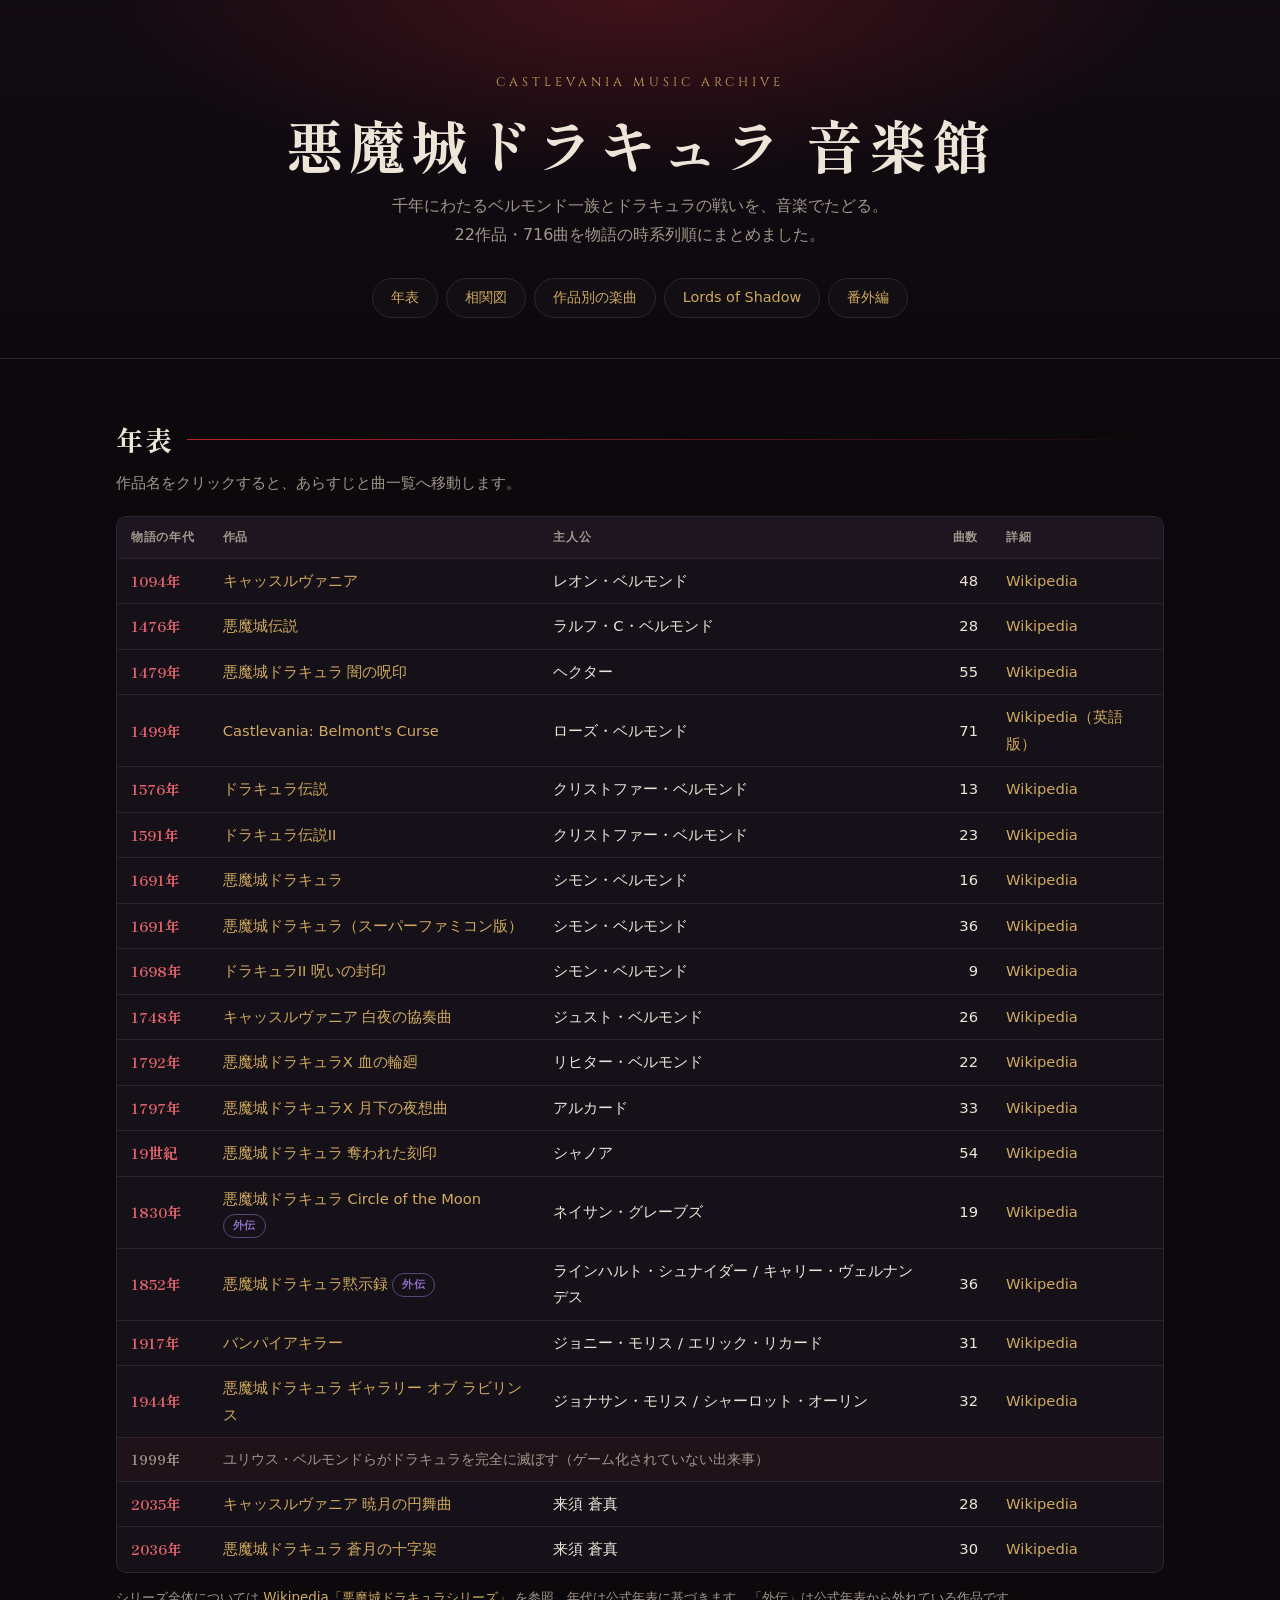
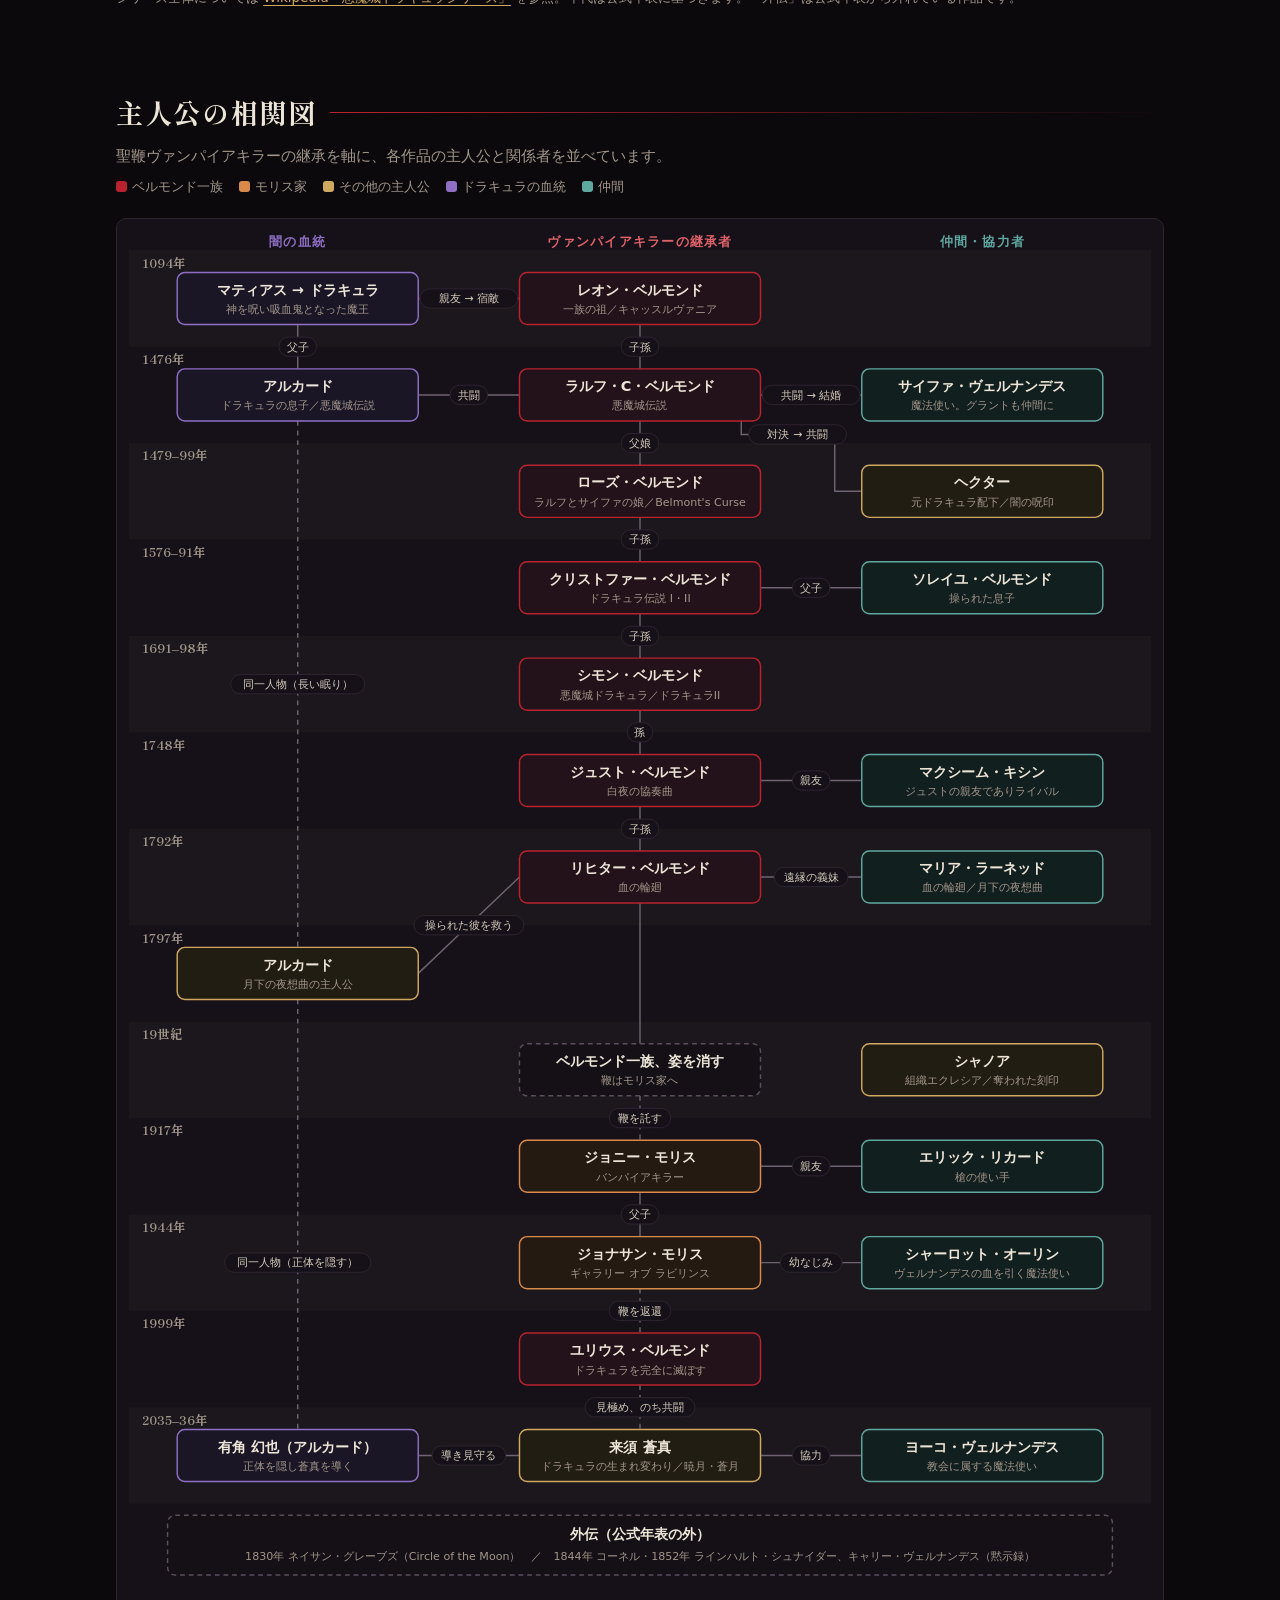
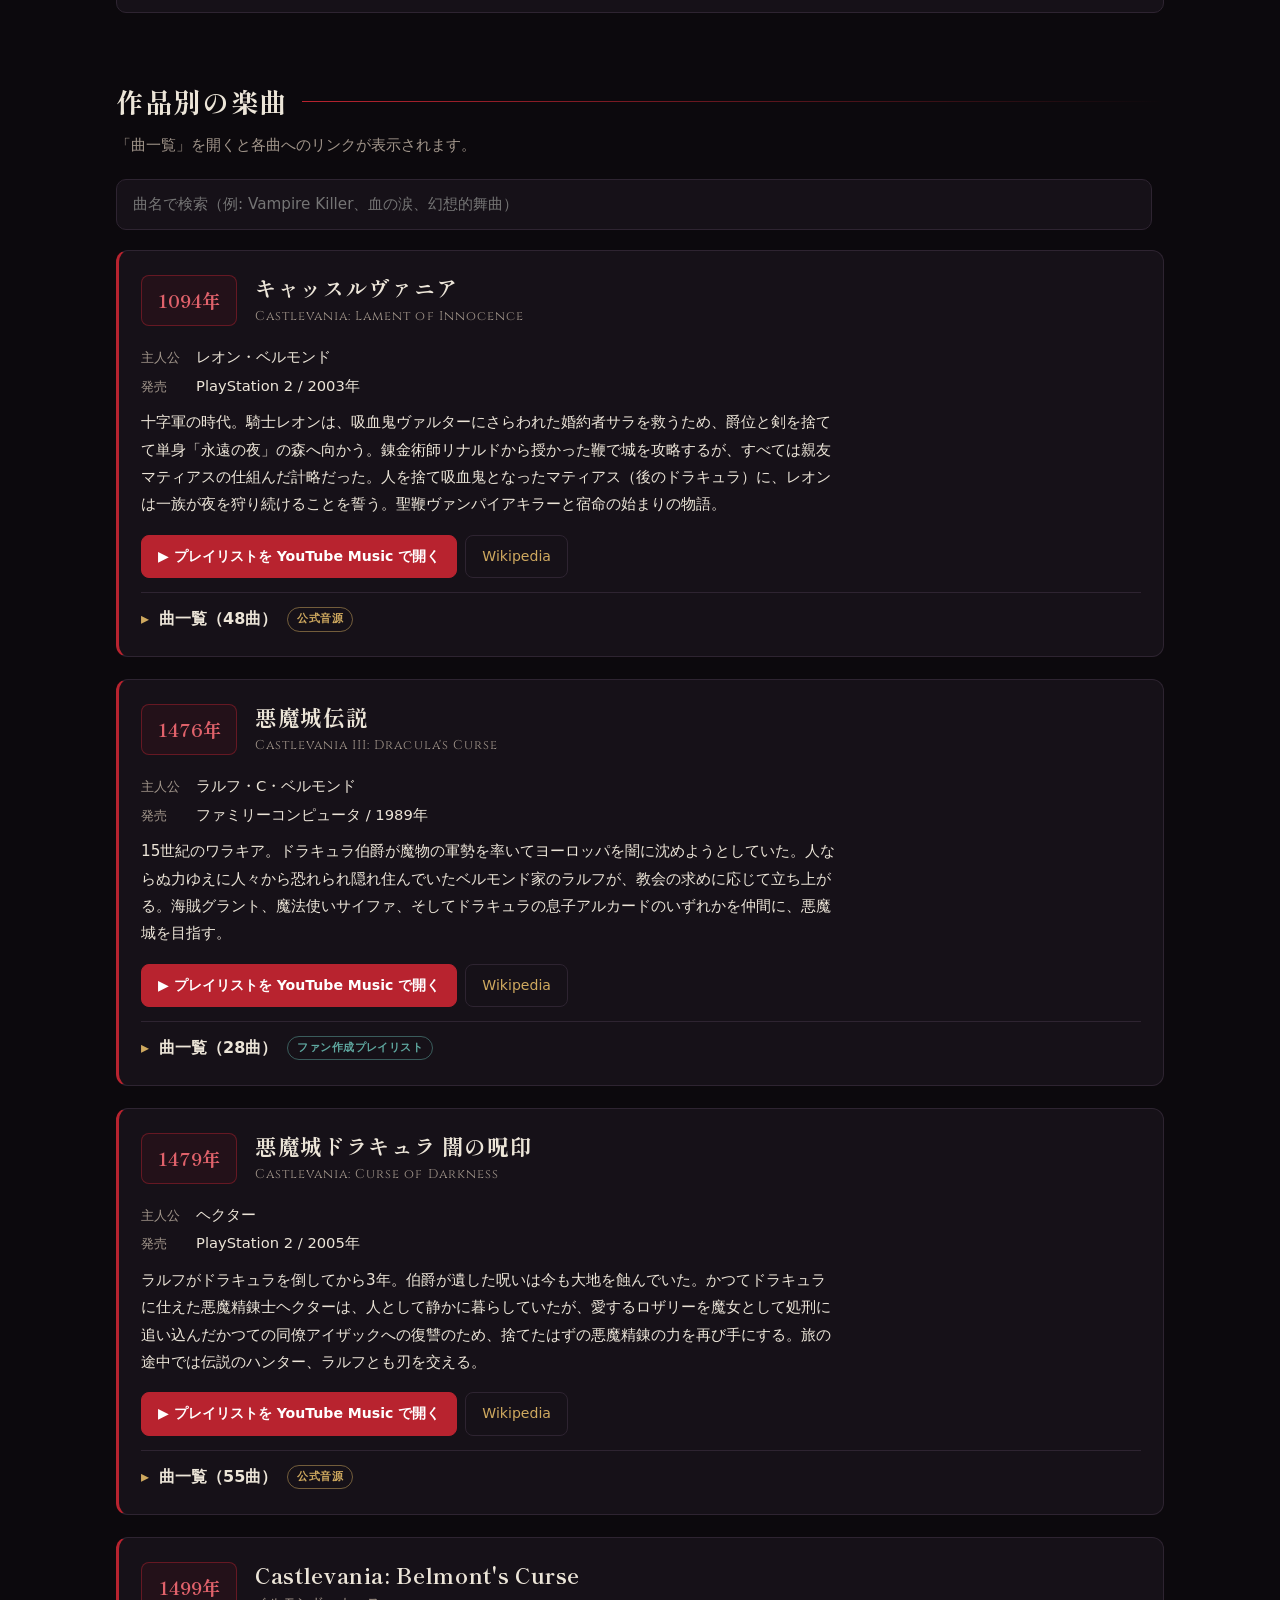
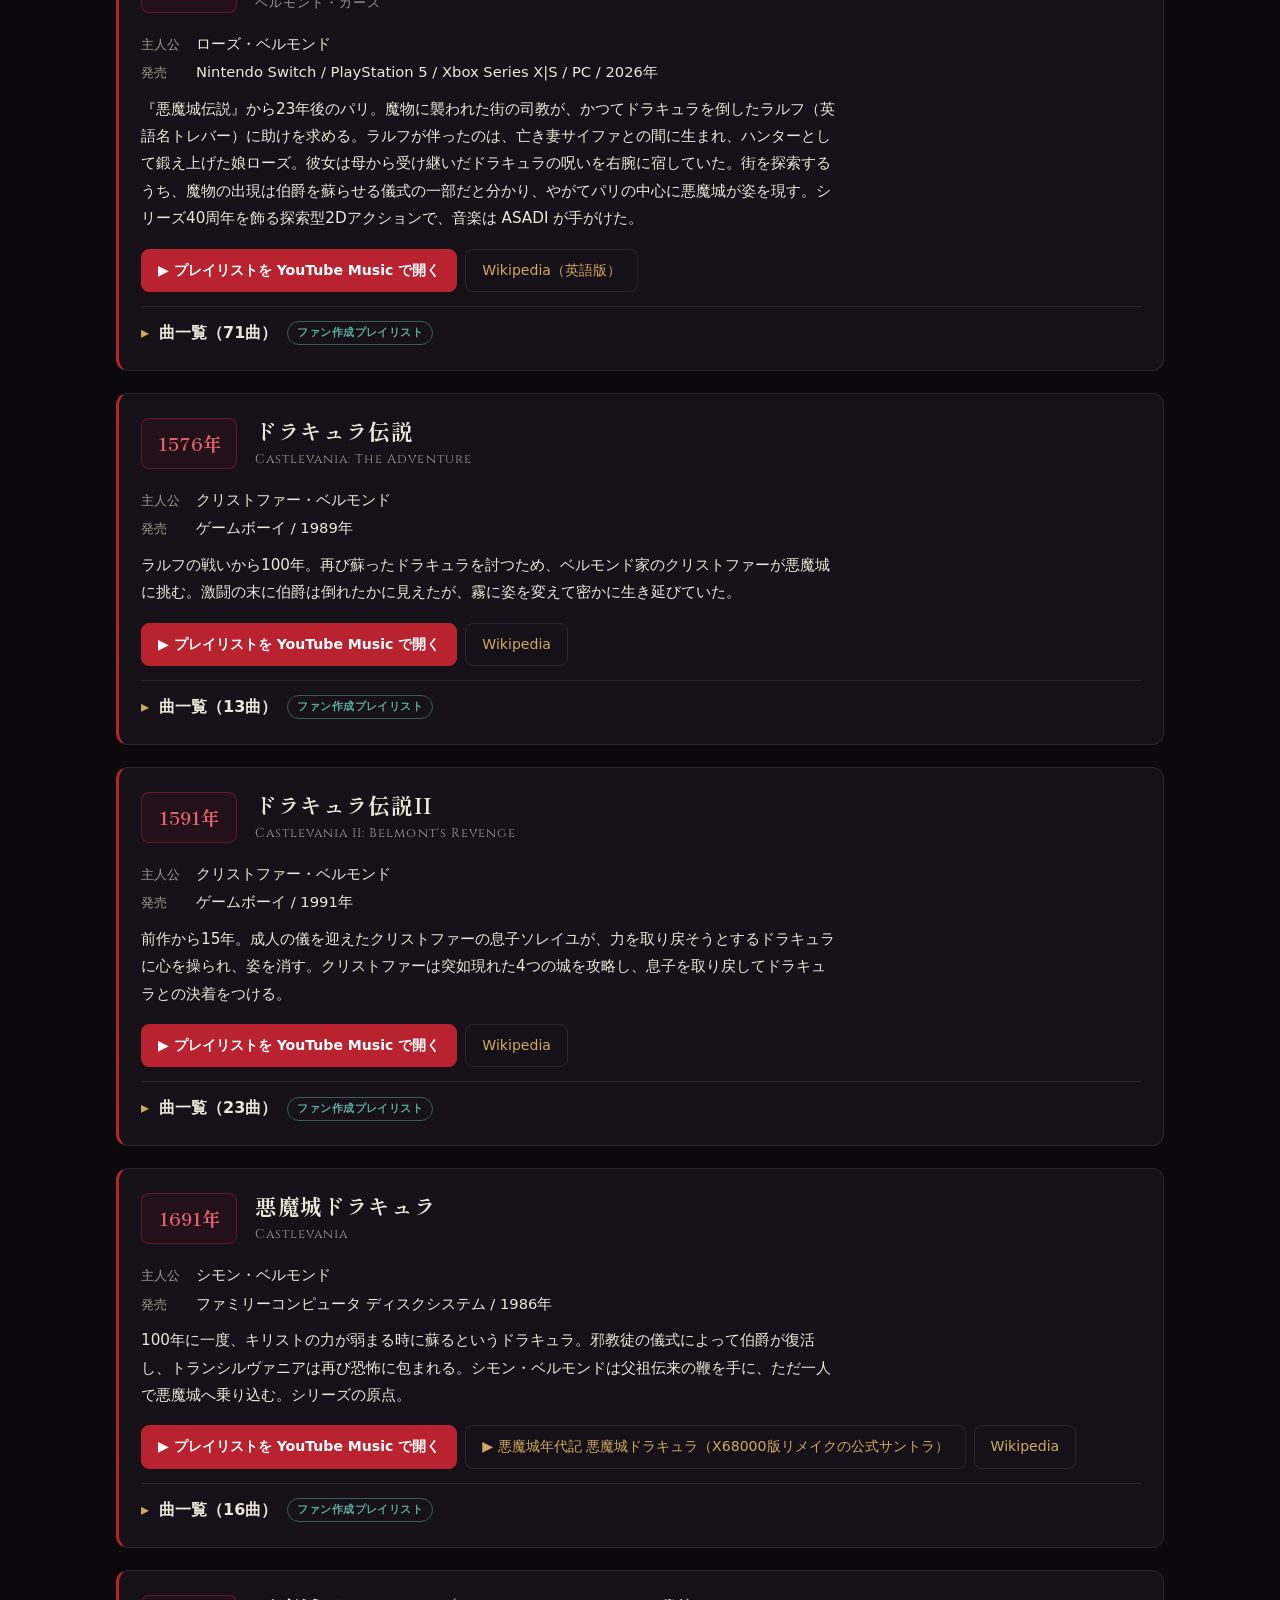
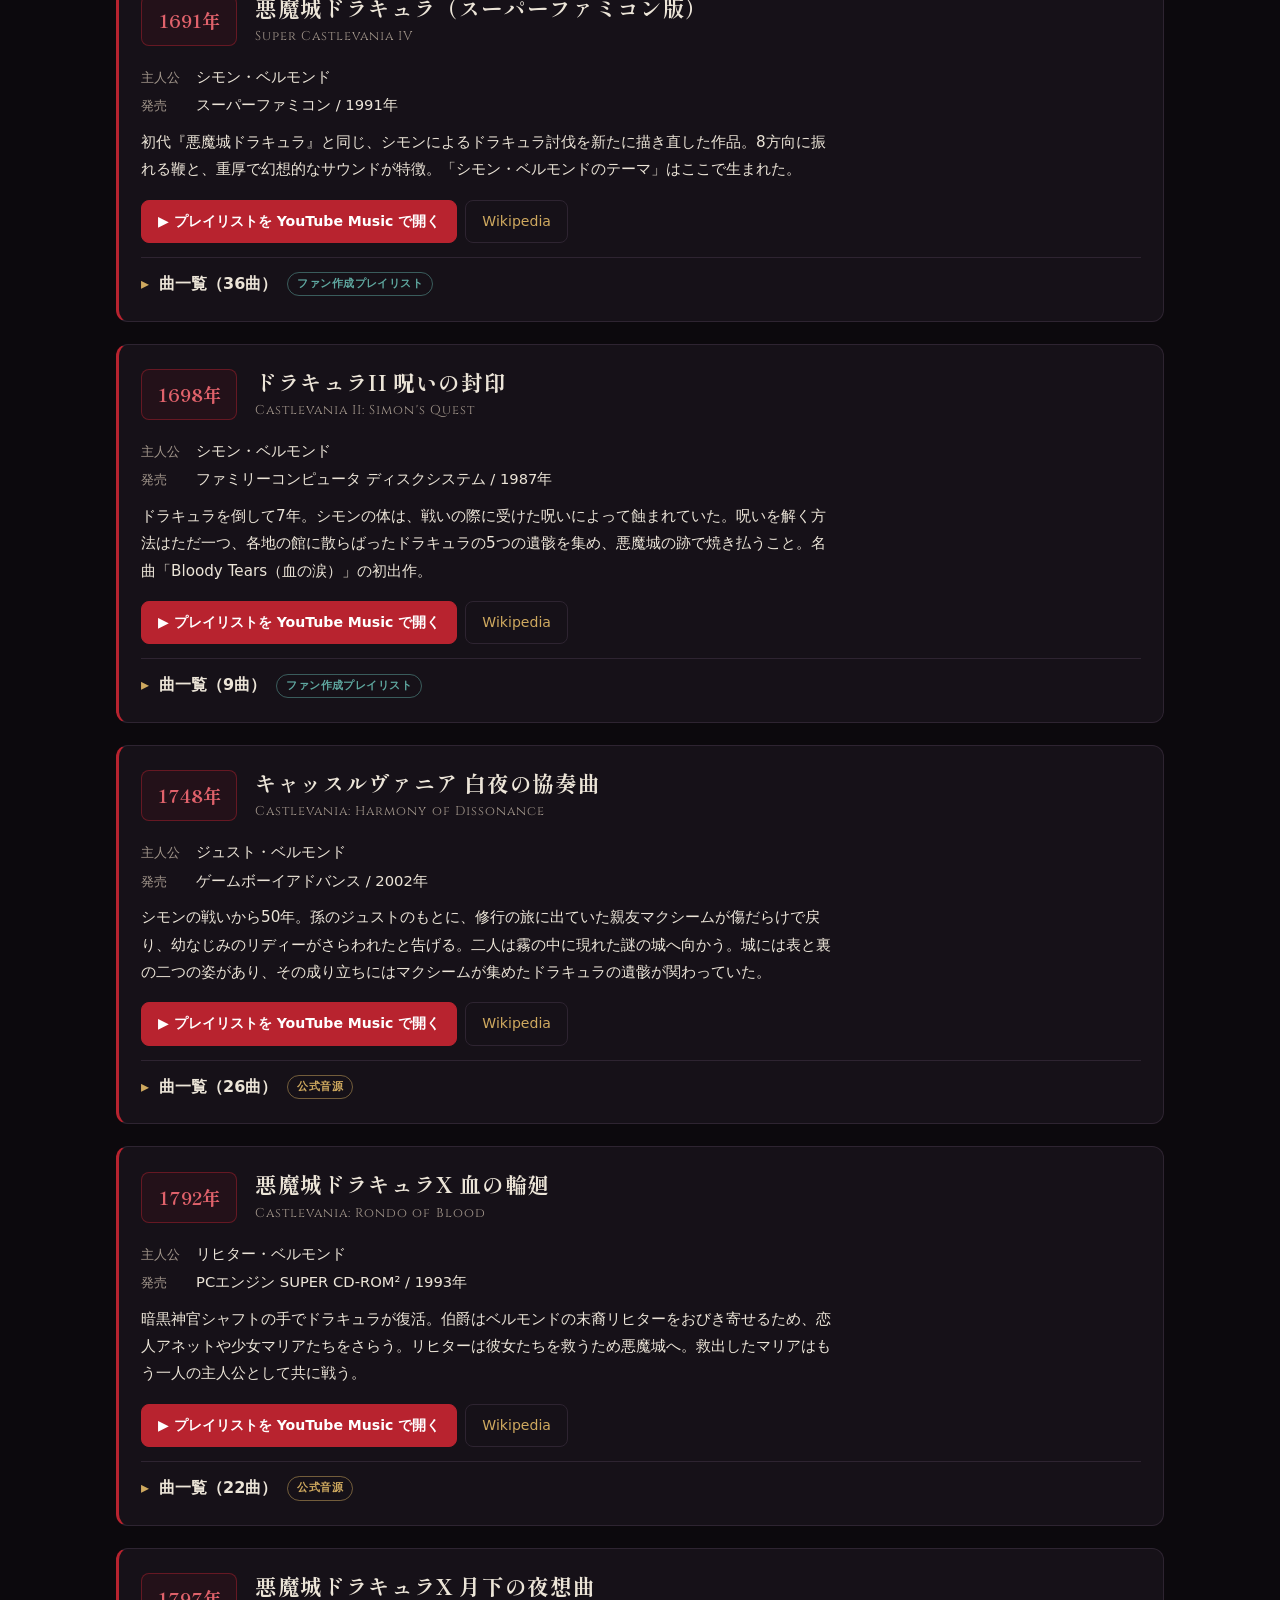
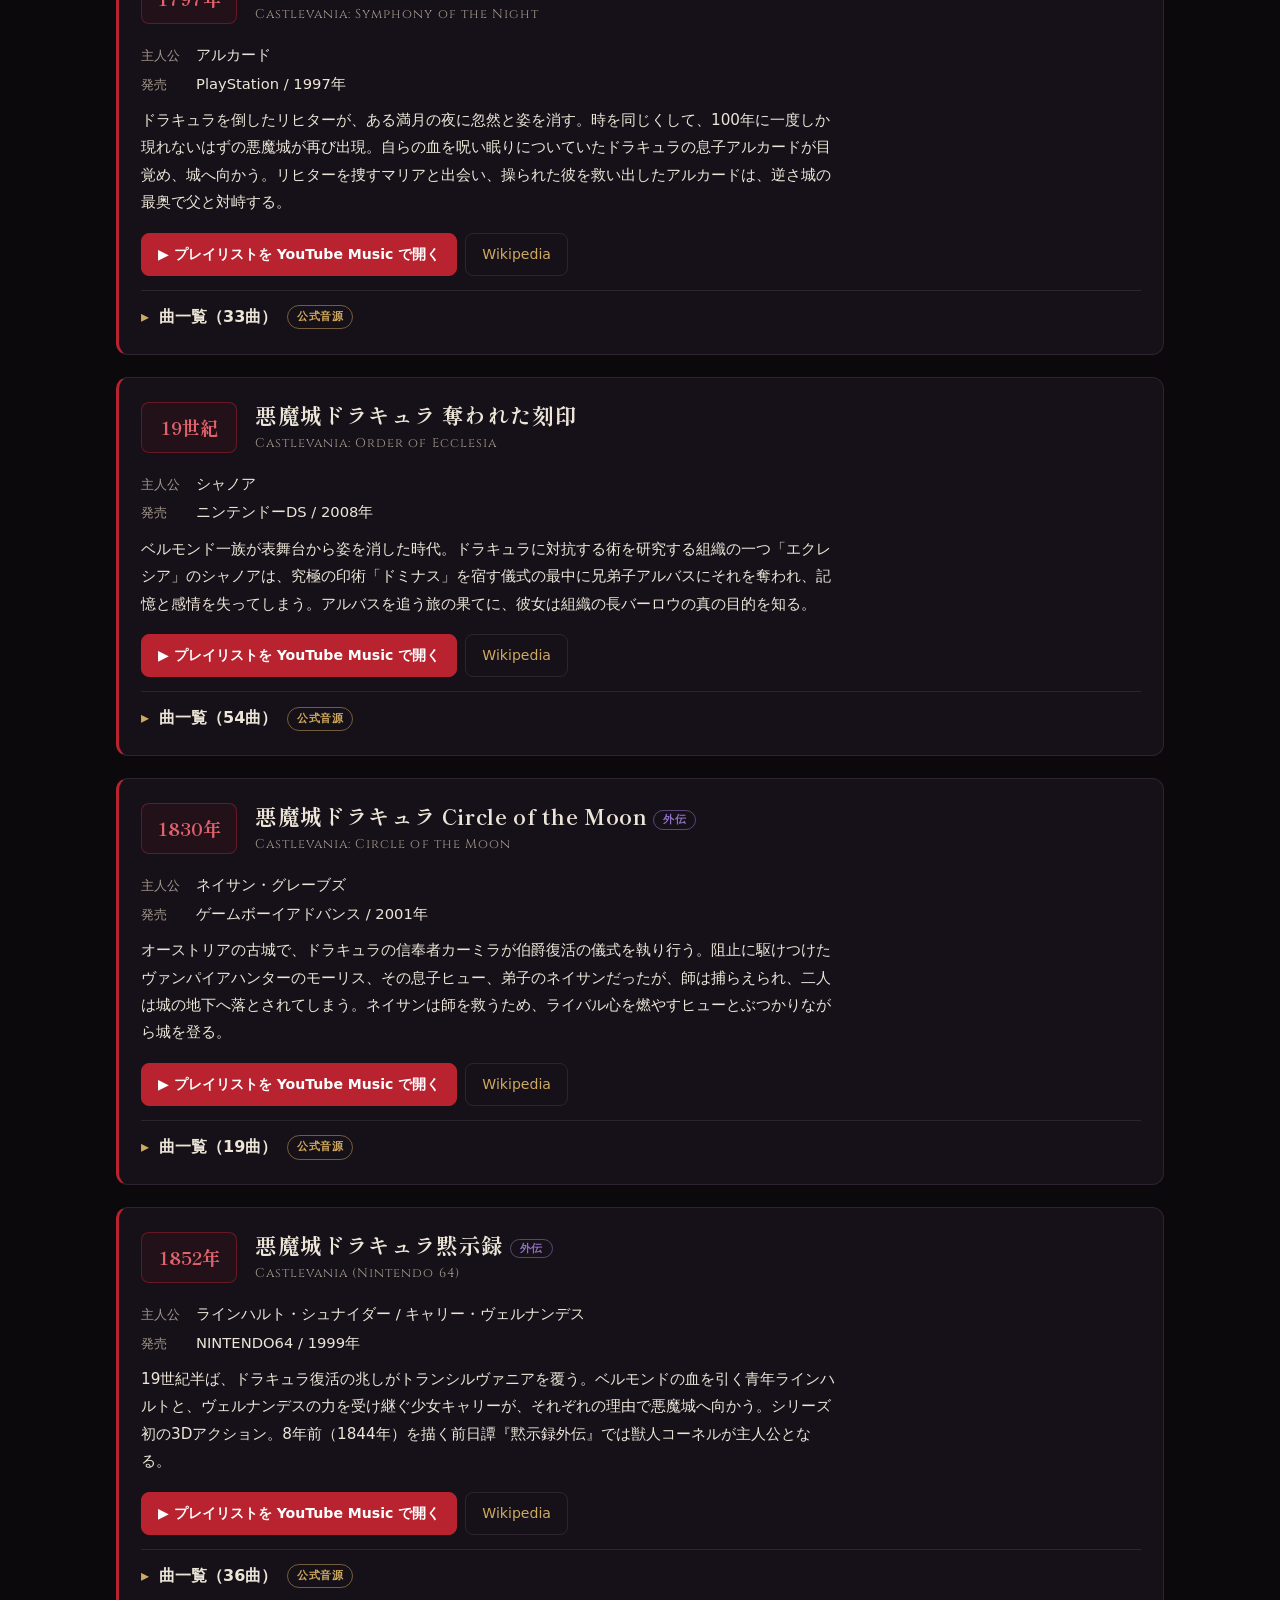
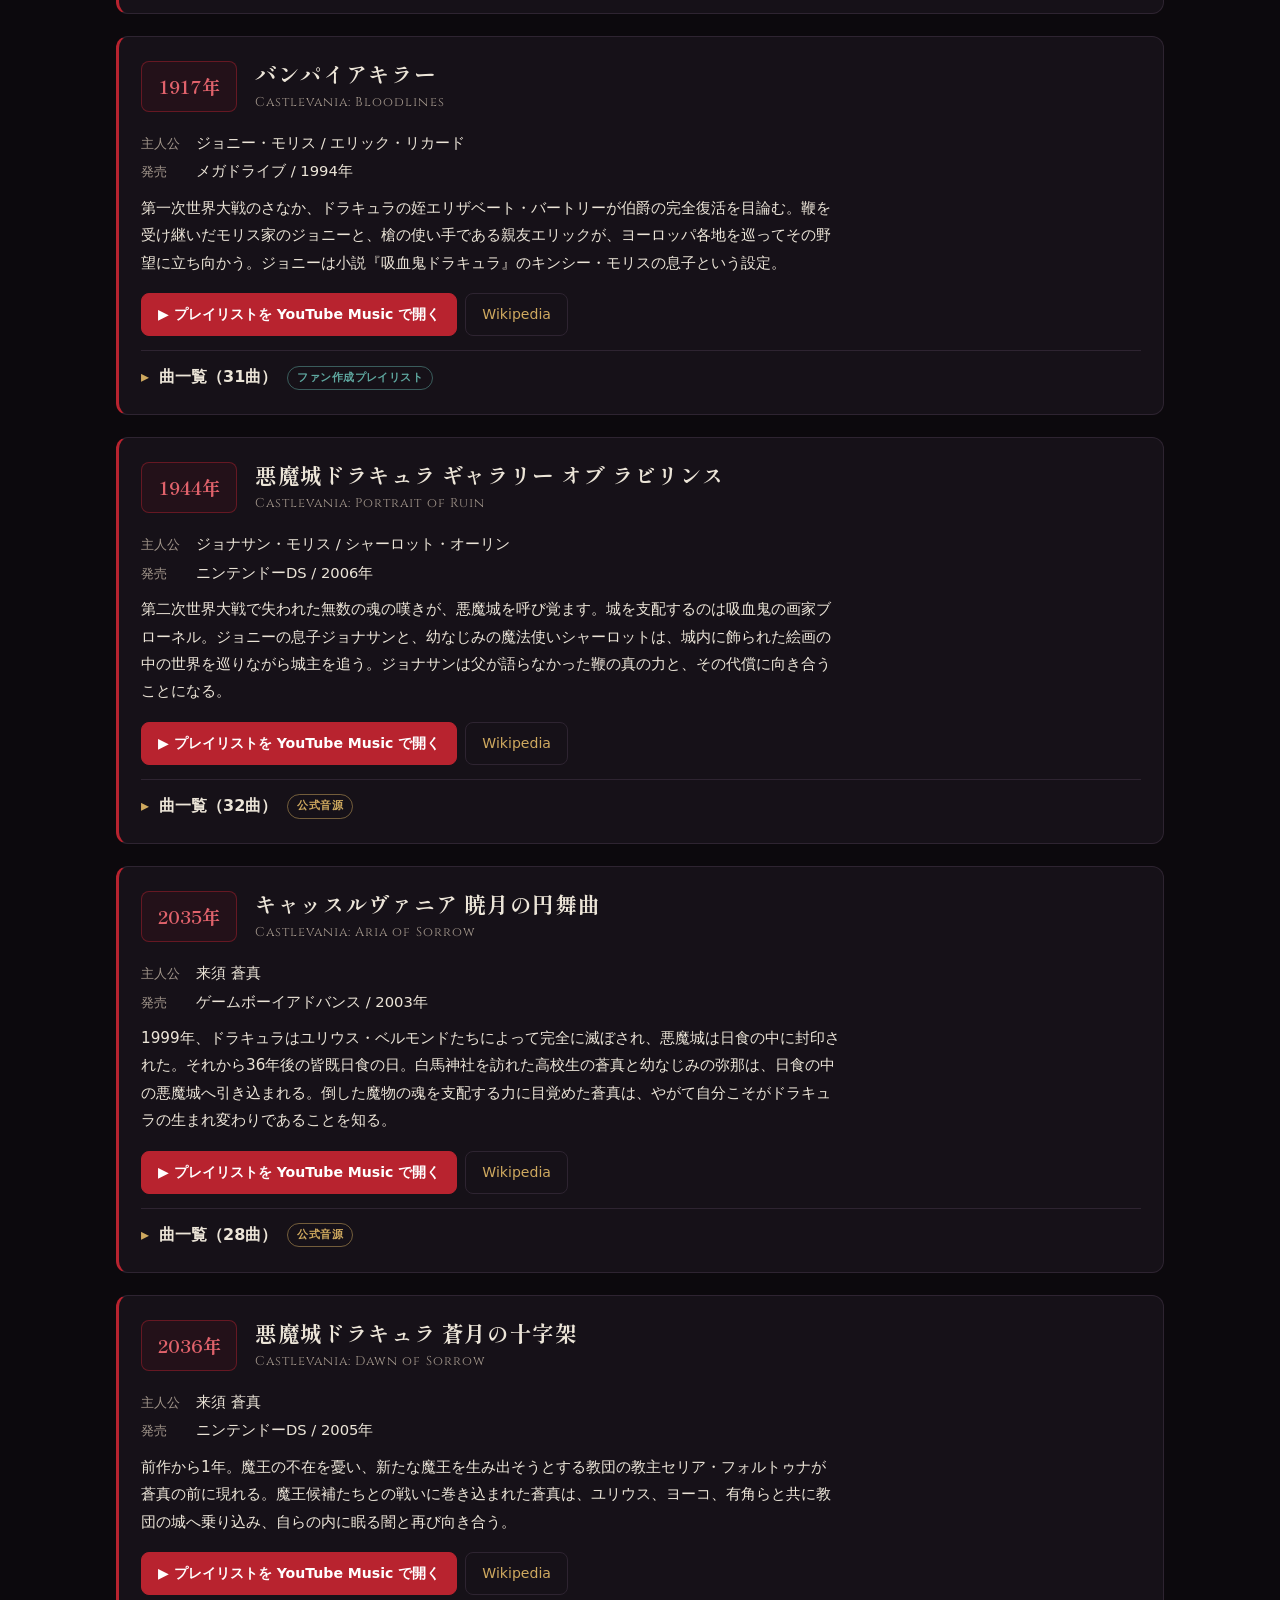
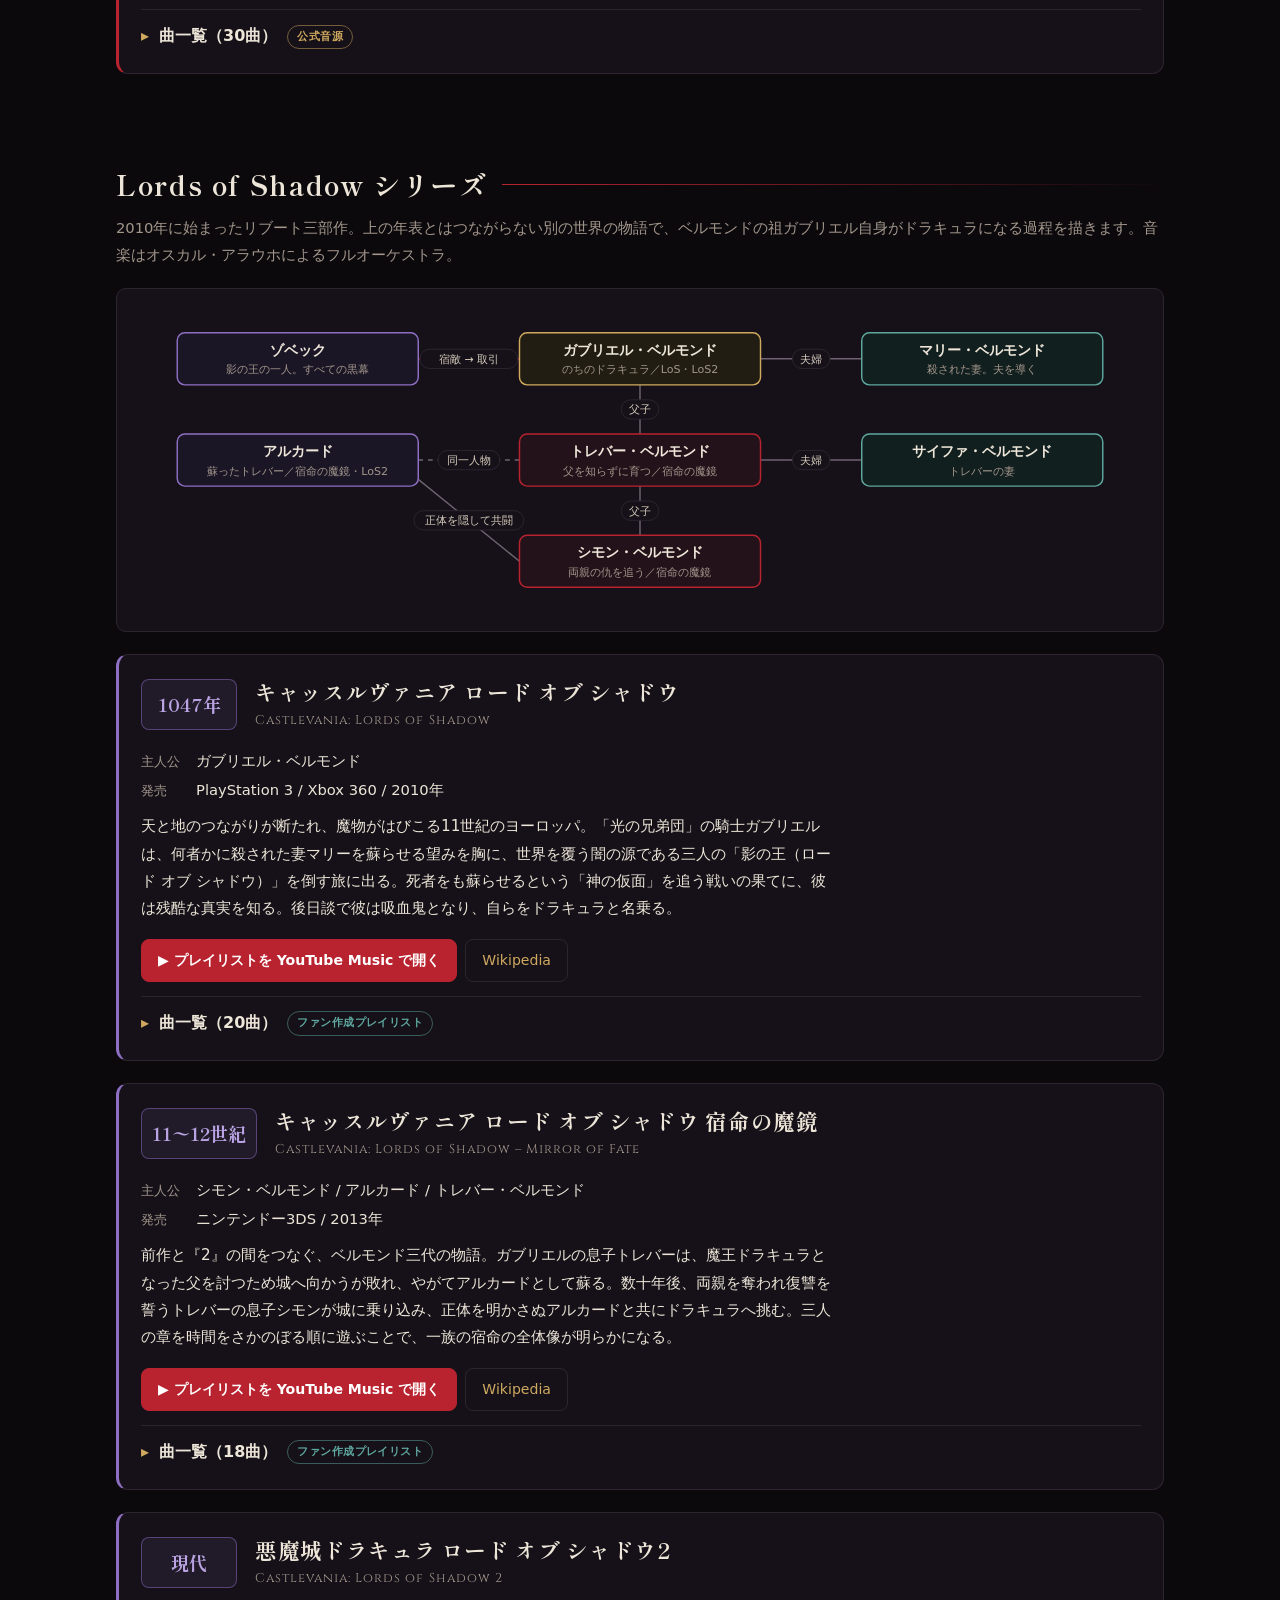
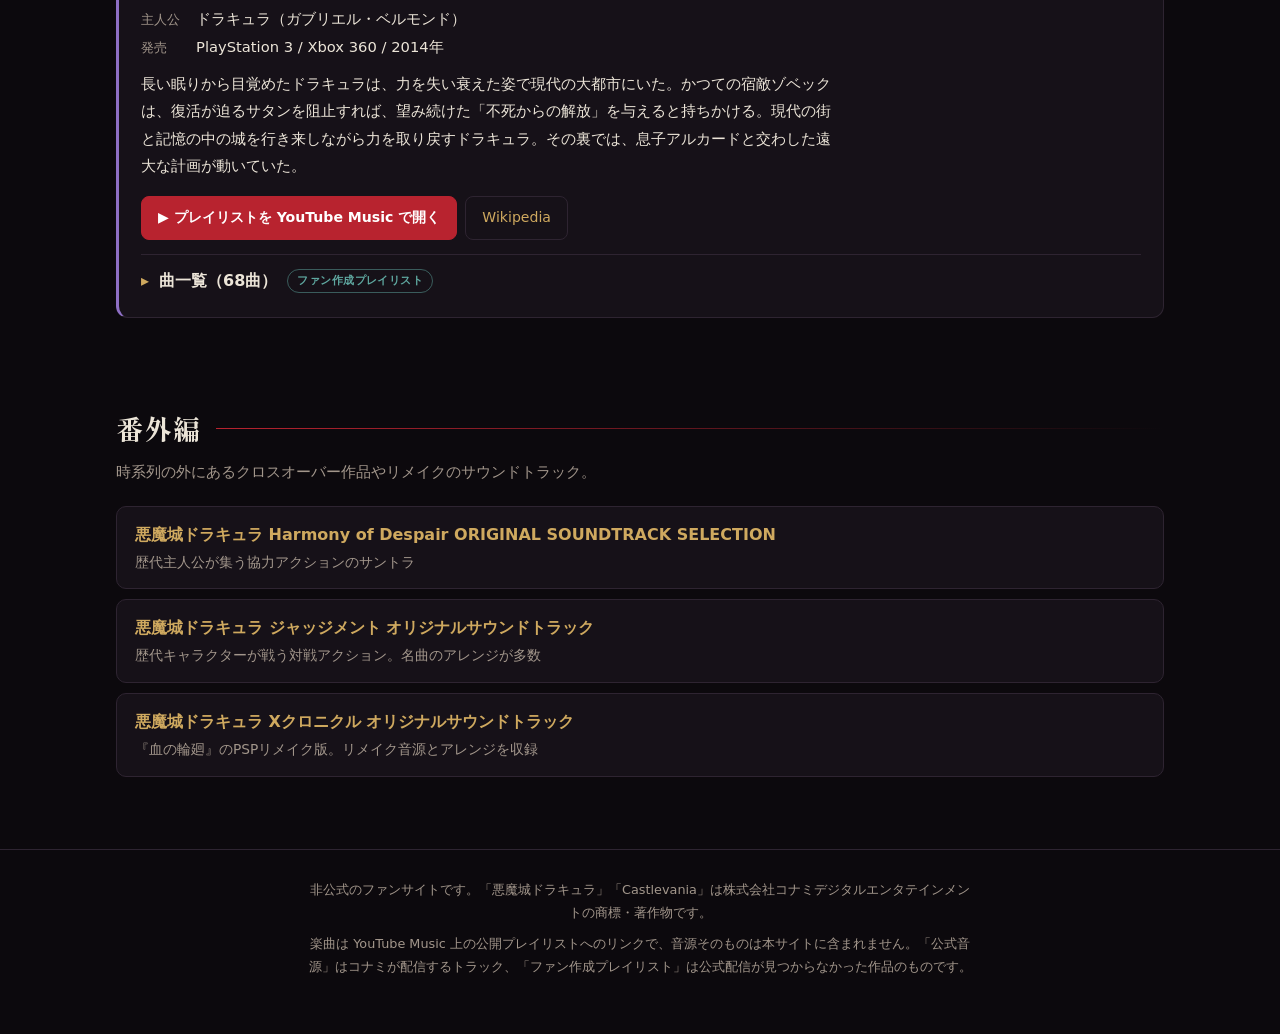
==== commit 2670b03a: "Add Castlevania: Belmont's Curse (1499) Adds the 2026 game to the main timeline between Curse of Dar" ====
--- a/index.html
+++ b/index.html
@@ -15,7 +15,7 @@
   <p class="kicker">Castlevania Music Archive</p>
   <h1><span>悪魔城ドラキュラ</span> <span>音楽館</span></h1>
   <p class="lead">千年にわたるベルモンド一族とドラキュラの戦いを、音楽でたどる。<br>
-  21作品・645曲を物語の時系列順にまとめました。</p>
+  22作品・716曲を物語の時系列順にまとめました。</p>
   <nav>
     <a href="#timeline">年表</a>
     <a href="#relations">相関図</a>
@@ -31,7 +31,7 @@
   <p class="sec-lead">作品名をクリックすると、あらすじと曲一覧へ移動します。</p>
   <div class="tw"><table class="tl">
     <thead><tr><th>物語の年代</th><th>作品</th><th>主人公</th><th class="c">曲数</th><th>詳細</th></tr></thead>
-    <tbody><tr><td class="y">1094年</td><td><a href="#loi">キャッスルヴァニア</a></td><td>レオン・ベルモンド</td><td class="c">48</td><td><a href="https://ja.wikipedia.org/wiki/%E3%82%AD%E3%83%A3%E3%83%83%E3%82%B9%E3%83%AB%E3%83%B4%E3%82%A1%E3%83%8B%E3%82%A2_%28PlayStation_2%29" target="_blank" rel="noopener">Wikipedia</a></td></tr><tr><td class="y">1476年</td><td><a href="#cv3">悪魔城伝説</a></td><td>ラルフ・C・ベルモンド</td><td class="c">28</td><td><a href="https://ja.wikipedia.org/wiki/%E6%82%AA%E9%AD%94%E5%9F%8E%E4%BC%9D%E8%AA%AC" target="_blank" rel="noopener">Wikipedia</a></td></tr><tr><td class="y">1479年</td><td><a href="#cod">悪魔城ドラキュラ 闇の呪印</a></td><td>ヘクター</td><td class="c">55</td><td><a href="https://ja.wikipedia.org/wiki/%E6%82%AA%E9%AD%94%E5%9F%8E%E3%83%89%E3%83%A9%E3%82%AD%E3%83%A5%E3%83%A9_%E9%97%87%E3%81%AE%E5%91%AA%E5%8D%B0" target="_blank" rel="noopener">Wikipedia</a></td></tr><tr><td class="y">1576年</td><td><a href="#adv">ドラキュラ伝説</a></td><td>クリストファー・ベルモンド</td><td class="c">13</td><td><a href="https://ja.wikipedia.org/wiki/%E3%83%89%E3%83%A9%E3%82%AD%E3%83%A5%E3%83%A9%E4%BC%9D%E8%AA%AC" target="_blank" rel="noopener">Wikipedia</a></td></tr><tr><td class="y">1591年</td><td><a href="#br">ドラキュラ伝説II</a></td><td>クリストファー・ベルモンド</td><td class="c">23</td><td><a href="https://ja.wikipedia.org/wiki/%E3%83%89%E3%83%A9%E3%82%AD%E3%83%A5%E3%83%A9%E4%BC%9D%E8%AA%ACII" target="_blank" rel="noopener">Wikipedia</a></td></tr><tr><td class="y">1691年</td><td><a href="#cv1">悪魔城ドラキュラ</a></td><td>シモン・ベルモンド</td><td class="c">16</td><td><a href="https://ja.wikipedia.org/wiki/%E6%82%AA%E9%AD%94%E5%9F%8E%E3%83%89%E3%83%A9%E3%82%AD%E3%83%A5%E3%83%A9" target="_blank" rel="noopener">Wikipedia</a></td></tr><tr><td class="y">1691年</td><td><a href="#scv4">悪魔城ドラキュラ（スーパーファミコン版）</a></td><td>シモン・ベルモンド</td><td class="c">36</td><td><a href="https://ja.wikipedia.org/wiki/%E6%82%AA%E9%AD%94%E5%9F%8E%E3%83%89%E3%83%A9%E3%82%AD%E3%83%A5%E3%83%A9_%28%E3%82%B9%E3%83%BC%E3%83%91%E3%83%BC%E3%83%95%E3%82%A1%E3%83%9F%E3%82%B3%E3%83%B3%E7%89%88%29" target="_blank" rel="noopener">Wikipedia</a></td></tr><tr><td class="y">1698年</td><td><a href="#sq">ドラキュラII 呪いの封印</a></td><td>シモン・ベルモンド</td><td class="c">9</td><td><a href="https://ja.wikipedia.org/wiki/%E3%83%89%E3%83%A9%E3%82%AD%E3%83%A5%E3%83%A9II_%E5%91%AA%E3%81%84%E3%81%AE%E5%B0%81%E5%8D%B0" target="_blank" rel="noopener">Wikipedia</a></td></tr><tr><td class="y">1748年</td><td><a href="#hod">キャッスルヴァニア 白夜の協奏曲</a></td><td>ジュスト・ベルモンド</td><td class="c">26</td><td><a href="https://ja.wikipedia.org/wiki/%E3%82%AD%E3%83%A3%E3%83%83%E3%82%B9%E3%83%AB%E3%83%B4%E3%82%A1%E3%83%8B%E3%82%A2_%E7%99%BD%E5%A4%9C%E3%81%AE%E5%8D%94%E5%A5%8F%E6%9B%B2" target="_blank" rel="noopener">Wikipedia</a></td></tr><tr><td class="y">1792年</td><td><a href="#rob">悪魔城ドラキュラX 血の輪廻</a></td><td>リヒター・ベルモンド</td><td class="c">22</td><td><a href="https://ja.wikipedia.org/wiki/%E6%82%AA%E9%AD%94%E5%9F%8E%E3%83%89%E3%83%A9%E3%82%AD%E3%83%A5%E3%83%A9X_%E8%A1%80%E3%81%AE%E8%BC%AA%E5%BB%BB" target="_blank" rel="noopener">Wikipedia</a></td></tr><tr><td class="y">1797年</td><td><a href="#sotn">悪魔城ドラキュラX 月下の夜想曲</a></td><td>アルカード</td><td class="c">33</td><td><a href="https://ja.wikipedia.org/wiki/%E6%82%AA%E9%AD%94%E5%9F%8E%E3%83%89%E3%83%A9%E3%82%AD%E3%83%A5%E3%83%A9X_%E6%9C%88%E4%B8%8B%E3%81%AE%E5%A4%9C%E6%83%B3%E6%9B%B2" target="_blank" rel="noopener">Wikipedia</a></td></tr><tr><td class="y">19世紀</td><td><a href="#ooe">悪魔城ドラキュラ 奪われた刻印</a></td><td>シャノア</td><td class="c">54</td><td><a href="https://ja.wikipedia.org/wiki/%E6%82%AA%E9%AD%94%E5%9F%8E%E3%83%89%E3%83%A9%E3%82%AD%E3%83%A5%E3%83%A9_%E5%A5%AA%E3%82%8F%E3%82%8C%E3%81%9F%E5%88%BB%E5%8D%B0" target="_blank" rel="noopener">Wikipedia</a></td></tr><tr><td class="y">1830年</td><td><a href="#cotm">悪魔城ドラキュラ Circle of the Moon</a> <span class="badge side">外伝</span></td><td>ネイサン・グレーブズ</td><td class="c">19</td><td><a href="https://ja.wikipedia.org/wiki/%E6%82%AA%E9%AD%94%E5%9F%8E%E3%83%89%E3%83%A9%E3%82%AD%E3%83%A5%E3%83%A9_%E3%82%B5%E3%83%BC%E3%82%AF%E3%83%AB_%E3%82%AA%E3%83%96_%E3%82%B6_%E3%83%A0%E3%83%BC%E3%83%B3" target="_blank" rel="noopener">Wikipedia</a></td></tr><tr><td class="y">1852年</td><td><a href="#cv64">悪魔城ドラキュラ黙示録</a> <span class="badge side">外伝</span></td><td>ラインハルト・シュナイダー / キャリー・ヴェルナンデス</td><td class="c">36</td><td><a href="https://ja.wikipedia.org/wiki/%E6%82%AA%E9%AD%94%E5%9F%8E%E3%83%89%E3%83%A9%E3%82%AD%E3%83%A5%E3%83%A9%E9%BB%99%E7%A4%BA%E9%8C%B2" target="_blank" rel="noopener">Wikipedia</a></td></tr><tr><td class="y">1917年</td><td><a href="#bl">バンパイアキラー</a></td><td>ジョニー・モリス / エリック・リカード</td><td class="c">31</td><td><a href="https://ja.wikipedia.org/wiki/%E3%83%90%E3%83%B3%E3%83%91%E3%82%A4%E3%82%A2%E3%82%AD%E3%83%A9%E3%83%BC" target="_blank" rel="noopener">Wikipedia</a></td></tr><tr><td class="y">1944年</td><td><a href="#por">悪魔城ドラキュラ ギャラリー オブ ラビリンス</a></td><td>ジョナサン・モリス / シャーロット・オーリン</td><td class="c">32</td><td><a href="https://ja.wikipedia.org/wiki/%E6%82%AA%E9%AD%94%E5%9F%8E%E3%83%89%E3%83%A9%E3%82%AD%E3%83%A5%E3%83%A9_%E3%82%AE%E3%83%A3%E3%83%A9%E3%83%AA%E3%83%BC_%E3%82%AA%E3%83%96_%E3%83%A9%E3%83%93%E3%83%AA%E3%83%B3%E3%82%B9" target="_blank" rel="noopener">Wikipedia</a></td></tr><tr class="ev"><td class="y">1999年</td><td colspan="4">ユリウス・ベルモンドらがドラキュラを完全に滅ぼす（ゲーム化されていない出来事）</td></tr><tr><td class="y">2035年</td><td><a href="#aos">キャッスルヴァニア 暁月の円舞曲</a></td><td>来須 蒼真</td><td class="c">28</td><td><a href="https://ja.wikipedia.org/wiki/%E3%82%AD%E3%83%A3%E3%83%83%E3%82%B9%E3%83%AB%E3%83%B4%E3%82%A1%E3%83%8B%E3%82%A2_%E3%80%9C%E6%9A%81%E6%9C%88%E3%81%AE%E5%86%86%E8%88%9E%E6%9B%B2%E3%80%9C" target="_blank" rel="noopener">Wikipedia</a></td></tr><tr><td class="y">2036年</td><td><a href="#dos">悪魔城ドラキュラ 蒼月の十字架</a></td><td>来須 蒼真</td><td class="c">30</td><td><a href="https://ja.wikipedia.org/wiki/%E6%82%AA%E9%AD%94%E5%9F%8E%E3%83%89%E3%83%A9%E3%82%AD%E3%83%A5%E3%83%A9_%E8%92%BC%E6%9C%88%E3%81%AE%E5%8D%81%E5%AD%97%E6%9E%B6" target="_blank" rel="noopener">Wikipedia</a></td></tr></tbody>
+    <tbody><tr><td class="y">1094年</td><td><a href="#loi">キャッスルヴァニア</a></td><td>レオン・ベルモンド</td><td class="c">48</td><td><a href="https://ja.wikipedia.org/wiki/%E3%82%AD%E3%83%A3%E3%83%83%E3%82%B9%E3%83%AB%E3%83%B4%E3%82%A1%E3%83%8B%E3%82%A2_%28PlayStation_2%29" target="_blank" rel="noopener">Wikipedia</a></td></tr><tr><td class="y">1476年</td><td><a href="#cv3">悪魔城伝説</a></td><td>ラルフ・C・ベルモンド</td><td class="c">28</td><td><a href="https://ja.wikipedia.org/wiki/%E6%82%AA%E9%AD%94%E5%9F%8E%E4%BC%9D%E8%AA%AC" target="_blank" rel="noopener">Wikipedia</a></td></tr><tr><td class="y">1479年</td><td><a href="#cod">悪魔城ドラキュラ 闇の呪印</a></td><td>ヘクター</td><td class="c">55</td><td><a href="https://ja.wikipedia.org/wiki/%E6%82%AA%E9%AD%94%E5%9F%8E%E3%83%89%E3%83%A9%E3%82%AD%E3%83%A5%E3%83%A9_%E9%97%87%E3%81%AE%E5%91%AA%E5%8D%B0" target="_blank" rel="noopener">Wikipedia</a></td></tr><tr><td class="y">1499年</td><td><a href="#bc">Castlevania: Belmont&#x27;s Curse</a></td><td>ローズ・ベルモンド</td><td class="c">71</td><td><a href="https://en.wikipedia.org/wiki/Castlevania:_Belmont%27s_Curse" target="_blank" rel="noopener">Wikipedia（英語版）</a></td></tr><tr><td class="y">1576年</td><td><a href="#adv">ドラキュラ伝説</a></td><td>クリストファー・ベルモンド</td><td class="c">13</td><td><a href="https://ja.wikipedia.org/wiki/%E3%83%89%E3%83%A9%E3%82%AD%E3%83%A5%E3%83%A9%E4%BC%9D%E8%AA%AC" target="_blank" rel="noopener">Wikipedia</a></td></tr><tr><td class="y">1591年</td><td><a href="#br">ドラキュラ伝説II</a></td><td>クリストファー・ベルモンド</td><td class="c">23</td><td><a href="https://ja.wikipedia.org/wiki/%E3%83%89%E3%83%A9%E3%82%AD%E3%83%A5%E3%83%A9%E4%BC%9D%E8%AA%ACII" target="_blank" rel="noopener">Wikipedia</a></td></tr><tr><td class="y">1691年</td><td><a href="#cv1">悪魔城ドラキュラ</a></td><td>シモン・ベルモンド</td><td class="c">16</td><td><a href="https://ja.wikipedia.org/wiki/%E6%82%AA%E9%AD%94%E5%9F%8E%E3%83%89%E3%83%A9%E3%82%AD%E3%83%A5%E3%83%A9" target="_blank" rel="noopener">Wikipedia</a></td></tr><tr><td class="y">1691年</td><td><a href="#scv4">悪魔城ドラキュラ（スーパーファミコン版）</a></td><td>シモン・ベルモンド</td><td class="c">36</td><td><a href="https://ja.wikipedia.org/wiki/%E6%82%AA%E9%AD%94%E5%9F%8E%E3%83%89%E3%83%A9%E3%82%AD%E3%83%A5%E3%83%A9_%28%E3%82%B9%E3%83%BC%E3%83%91%E3%83%BC%E3%83%95%E3%82%A1%E3%83%9F%E3%82%B3%E3%83%B3%E7%89%88%29" target="_blank" rel="noopener">Wikipedia</a></td></tr><tr><td class="y">1698年</td><td><a href="#sq">ドラキュラII 呪いの封印</a></td><td>シモン・ベルモンド</td><td class="c">9</td><td><a href="https://ja.wikipedia.org/wiki/%E3%83%89%E3%83%A9%E3%82%AD%E3%83%A5%E3%83%A9II_%E5%91%AA%E3%81%84%E3%81%AE%E5%B0%81%E5%8D%B0" target="_blank" rel="noopener">Wikipedia</a></td></tr><tr><td class="y">1748年</td><td><a href="#hod">キャッスルヴァニア 白夜の協奏曲</a></td><td>ジュスト・ベルモンド</td><td class="c">26</td><td><a href="https://ja.wikipedia.org/wiki/%E3%82%AD%E3%83%A3%E3%83%83%E3%82%B9%E3%83%AB%E3%83%B4%E3%82%A1%E3%83%8B%E3%82%A2_%E7%99%BD%E5%A4%9C%E3%81%AE%E5%8D%94%E5%A5%8F%E6%9B%B2" target="_blank" rel="noopener">Wikipedia</a></td></tr><tr><td class="y">1792年</td><td><a href="#rob">悪魔城ドラキュラX 血の輪廻</a></td><td>リヒター・ベルモンド</td><td class="c">22</td><td><a href="https://ja.wikipedia.org/wiki/%E6%82%AA%E9%AD%94%E5%9F%8E%E3%83%89%E3%83%A9%E3%82%AD%E3%83%A5%E3%83%A9X_%E8%A1%80%E3%81%AE%E8%BC%AA%E5%BB%BB" target="_blank" rel="noopener">Wikipedia</a></td></tr><tr><td class="y">1797年</td><td><a href="#sotn">悪魔城ドラキュラX 月下の夜想曲</a></td><td>アルカード</td><td class="c">33</td><td><a href="https://ja.wikipedia.org/wiki/%E6%82%AA%E9%AD%94%E5%9F%8E%E3%83%89%E3%83%A9%E3%82%AD%E3%83%A5%E3%83%A9X_%E6%9C%88%E4%B8%8B%E3%81%AE%E5%A4%9C%E6%83%B3%E6%9B%B2" target="_blank" rel="noopener">Wikipedia</a></td></tr><tr><td class="y">19世紀</td><td><a href="#ooe">悪魔城ドラキュラ 奪われた刻印</a></td><td>シャノア</td><td class="c">54</td><td><a href="https://ja.wikipedia.org/wiki/%E6%82%AA%E9%AD%94%E5%9F%8E%E3%83%89%E3%83%A9%E3%82%AD%E3%83%A5%E3%83%A9_%E5%A5%AA%E3%82%8F%E3%82%8C%E3%81%9F%E5%88%BB%E5%8D%B0" target="_blank" rel="noopener">Wikipedia</a></td></tr><tr><td class="y">1830年</td><td><a href="#cotm">悪魔城ドラキュラ Circle of the Moon</a> <span class="badge side">外伝</span></td><td>ネイサン・グレーブズ</td><td class="c">19</td><td><a href="https://ja.wikipedia.org/wiki/%E6%82%AA%E9%AD%94%E5%9F%8E%E3%83%89%E3%83%A9%E3%82%AD%E3%83%A5%E3%83%A9_%E3%82%B5%E3%83%BC%E3%82%AF%E3%83%AB_%E3%82%AA%E3%83%96_%E3%82%B6_%E3%83%A0%E3%83%BC%E3%83%B3" target="_blank" rel="noopener">Wikipedia</a></td></tr><tr><td class="y">1852年</td><td><a href="#cv64">悪魔城ドラキュラ黙示録</a> <span class="badge side">外伝</span></td><td>ラインハルト・シュナイダー / キャリー・ヴェルナンデス</td><td class="c">36</td><td><a href="https://ja.wikipedia.org/wiki/%E6%82%AA%E9%AD%94%E5%9F%8E%E3%83%89%E3%83%A9%E3%82%AD%E3%83%A5%E3%83%A9%E9%BB%99%E7%A4%BA%E9%8C%B2" target="_blank" rel="noopener">Wikipedia</a></td></tr><tr><td class="y">1917年</td><td><a href="#bl">バンパイアキラー</a></td><td>ジョニー・モリス / エリック・リカード</td><td class="c">31</td><td><a href="https://ja.wikipedia.org/wiki/%E3%83%90%E3%83%B3%E3%83%91%E3%82%A4%E3%82%A2%E3%82%AD%E3%83%A9%E3%83%BC" target="_blank" rel="noopener">Wikipedia</a></td></tr><tr><td class="y">1944年</td><td><a href="#por">悪魔城ドラキュラ ギャラリー オブ ラビリンス</a></td><td>ジョナサン・モリス / シャーロット・オーリン</td><td class="c">32</td><td><a href="https://ja.wikipedia.org/wiki/%E6%82%AA%E9%AD%94%E5%9F%8E%E3%83%89%E3%83%A9%E3%82%AD%E3%83%A5%E3%83%A9_%E3%82%AE%E3%83%A3%E3%83%A9%E3%83%AA%E3%83%BC_%E3%82%AA%E3%83%96_%E3%83%A9%E3%83%93%E3%83%AA%E3%83%B3%E3%82%B9" target="_blank" rel="noopener">Wikipedia</a></td></tr><tr class="ev"><td class="y">1999年</td><td colspan="4">ユリウス・ベルモンドらがドラキュラを完全に滅ぼす（ゲーム化されていない出来事）</td></tr><tr><td class="y">2035年</td><td><a href="#aos">キャッスルヴァニア 暁月の円舞曲</a></td><td>来須 蒼真</td><td class="c">28</td><td><a href="https://ja.wikipedia.org/wiki/%E3%82%AD%E3%83%A3%E3%83%83%E3%82%B9%E3%83%AB%E3%83%B4%E3%82%A1%E3%83%8B%E3%82%A2_%E3%80%9C%E6%9A%81%E6%9C%88%E3%81%AE%E5%86%86%E8%88%9E%E6%9B%B2%E3%80%9C" target="_blank" rel="noopener">Wikipedia</a></td></tr><tr><td class="y">2036年</td><td><a href="#dos">悪魔城ドラキュラ 蒼月の十字架</a></td><td>来須 蒼真</td><td class="c">30</td><td><a href="https://ja.wikipedia.org/wiki/%E6%82%AA%E9%AD%94%E5%9F%8E%E3%83%89%E3%83%A9%E3%82%AD%E3%83%A5%E3%83%A9_%E8%92%BC%E6%9C%88%E3%81%AE%E5%8D%81%E5%AD%97%E6%9E%B6" target="_blank" rel="noopener">Wikipedia</a></td></tr></tbody>
   </table></div>
   <p class="note">シリーズ全体については <a href="https://ja.wikipedia.org/wiki/%E6%82%AA%E9%AD%94%E5%9F%8E%E3%83%89%E3%83%A9%E3%82%AD%E3%83%A5%E3%83%A9%E3%82%B7%E3%83%AA%E3%83%BC%E3%82%BA" target="_blank" rel="noopener">Wikipedia「悪魔城ドラキュラシリーズ」</a> を参照。年代は公式年表に基づきます。「外伝」は公式年表から外れている作品です。</p>
 </section>
@@ -40,7 +40,7 @@
   <h2>主人公の相関図</h2>
   <p class="sec-lead">聖鞭ヴァンパイアキラーの継承を軸に、各作品の主人公と関係者を並べています。<span class="legend">
     <span><i class="k bel"></i>ベルモンド一族</span> <span><i class="k mor"></i>モリス家</span> <span><i class="k hero"></i>その他の主人公</span> <span><i class="k dark"></i>ドラキュラの血統</span> <span><i class="k ally"></i>仲間</span></span></p>
-  <div class="dg"><svg viewBox="0 0 1060 1420" role="img" aria-labelledby="dg-t" xmlns="http://www.w3.org/2000/svg"><title id="dg-t">悪魔城ドラキュラシリーズ 主人公の相関図</title><rect class="band" x="0" y="20.0" width="1060" height="100"/><text class="yr" x="14" y="38.0">1094年</text><text class="yr" x="14" y="138.0">1476年</text><rect class="band" x="0" y="220.0" width="1060" height="100"/><text class="yr" x="14" y="238.0">1479年</text><text class="yr" x="14" y="338.0">1576–91年</text><rect class="band" x="0" y="420.0" width="1060" height="100"/><text class="yr" x="14" y="438.0">1691–98年</text><text class="yr" x="14" y="538.0">1748年</text><rect class="band" x="0" y="620.0" width="1060" height="100"/><text class="yr" x="14" y="638.0">1792年</text><text class="yr" x="14" y="738.0">1797年</text><rect class="band" x="0" y="820.0" width="1060" height="100"/><text class="yr" x="14" y="838.0">19世紀</text><text class="yr" x="14" y="938.0">1917年</text><rect class="band" x="0" y="1020.0" width="1060" height="100"/><text class="yr" x="14" y="1038.0">1944年</text><text class="yr" x="14" y="1138.0">1999年</text><rect class="band" x="0" y="1220.0" width="1060" height="100"/><text class="yr" x="14" y="1238.0">2035–36年</text><text class="col dark" x="175" y="16">闇の血統</text><text class="col bel" x="530" y="16">ヴァンパイアキラーの継承者</text><text class="col ally" x="885" y="16">仲間・協力者</text><line class="e" x1="530" y1="97.0" x2="530" y2="143.0"/><g class="lb"><rect x="510.5" y="110.0" width="39.0" height="20" rx="10"/><text x="530" y="124.0">子孫</text></g><line class="e" x1="530" y1="197.0" x2="530" y2="343.0"/><g class="lb"><rect x="510.5" y="260.0" width="39.0" height="20" rx="10"/><text x="530" y="274.0">子孫</text></g><line class="e" x1="530" y1="397.0" x2="530" y2="443.0"/><g class="lb"><rect x="510.5" y="410.0" width="39.0" height="20" rx="10"/><text x="530" y="424.0">子孫</text></g><line class="e" x1="530" y1="497.0" x2="530" y2="543.0"/><g class="lb"><rect x="516.75" y="510.0" width="26.5" height="20" rx="10"/><text x="530" y="524.0">孫</text></g><line class="e" x1="530" y1="597.0" x2="530" y2="643.0"/><g class="lb"><rect x="510.5" y="610.0" width="39.0" height="20" rx="10"/><text x="530" y="624.0">子孫</text></g><line class="e" x1="530" y1="697.0" x2="530" y2="843.0"/><line class="e dash" x1="530" y1="897.0" x2="530" y2="943.0"/><g class="lb"><rect x="498.0" y="910.0" width="64.0" height="20" rx="10"/><text x="530" y="924.0">鞭を託す</text></g><line class="e" x1="530" y1="997.0" x2="530" y2="1043.0"/><g class="lb"><rect x="510.5" y="1010.0" width="39.0" height="20" rx="10"/><text x="530" y="1024.0">父子</text></g><line class="e dash" x1="530" y1="1097.0" x2="530" y2="1143.0"/><g class="lb"><rect x="498.0" y="1110.0" width="64.0" height="20" rx="10"/><text x="530" y="1124.0">鞭を返還</text></g><line class="e dash" x1="530" y1="1197.0" x2="530" y2="1243.0"/><g class="lb"><rect x="473.0" y="1210.0" width="114.0" height="20" rx="10"/><text x="530" y="1224.0">見極め、のち共闘</text></g><line class="e" x1="175" y1="97.0" x2="175" y2="143.0"/><g class="lb"><rect x="155.5" y="110.0" width="39.0" height="20" rx="10"/><text x="175" y="124.0">父子</text></g><line class="e dash" x1="175" y1="197.0" x2="175" y2="743.0"/><g class="lb"><rect x="105.5" y="460" width="139.0" height="20" rx="10"/><text x="175" y="474">同一人物（長い眠り）</text></g><line class="e dash" x1="175" y1="797.0" x2="175" y2="1243.0"/><g class="lb"><rect x="99.25" y="1060" width="151.5" height="20" rx="10"/><text x="175" y="1074">同一人物（正体を隠す）</text></g><line class="e foe" x1="300.0" y1="70" x2="405.0" y2="70"/><g class="lb"><rect x="301.75" y="60" width="101.5" height="20" rx="10"/><text x="352.5" y="74">親友 → 宿敵</text></g><line class="e" x1="300.0" y1="170" x2="405.0" y2="170"/><g class="lb"><rect x="333.0" y="160" width="39.0" height="20" rx="10"/><text x="352.5" y="174">共闘</text></g><line class="e" x1="655.0" y1="170" x2="760.0" y2="170"/><g class="lb"><rect x="656.75" y="160" width="101.5" height="20" rx="10"/><text x="707.5" y="174">共闘 → 結婚</text></g><path class="e" fill="none" d="M610 197.0 V270 H760.0"/><g class="lb"><rect x="644.25" y="260" width="101.5" height="20" rx="10"/><text x="695.0" y="274">対決 → 共闘</text></g><line class="e" x1="655.0" y1="370" x2="760.0" y2="370"/><g class="lb"><rect x="688.0" y="360" width="39.0" height="20" rx="10"/><text x="707.5" y="374">父子</text></g><line class="e" x1="655.0" y1="570" x2="760.0" y2="570"/><g class="lb"><rect x="688.0" y="560" width="39.0" height="20" rx="10"/><text x="707.5" y="574">親友</text></g><line class="e" x1="655.0" y1="670" x2="760.0" y2="670"/><g class="lb"><rect x="669.25" y="660" width="76.5" height="20" rx="10"/><text x="707.5" y="674">遠縁の義妹</text></g><line class="e" x1="300.0" y1="770" x2="405.0" y2="670"/><g class="lb"><rect x="295.5" y="710.0" width="114.0" height="20" rx="10"/><text x="352.5" y="724.0">操られた彼を救う</text></g><line class="e" x1="655.0" y1="970" x2="760.0" y2="970"/><g class="lb"><rect x="688.0" y="960" width="39.0" height="20" rx="10"/><text x="707.5" y="974">親友</text></g><line class="e" x1="655.0" y1="1070" x2="760.0" y2="1070"/><g class="lb"><rect x="675.5" y="1060" width="64.0" height="20" rx="10"/><text x="707.5" y="1074">幼なじみ</text></g><line class="e" x1="300.0" y1="1270" x2="405.0" y2="1270"/><g class="lb"><rect x="314.25" y="1260" width="76.5" height="20" rx="10"/><text x="352.5" y="1274">導き見守る</text></g><line class="e" x1="655.0" y1="1270" x2="760.0" y2="1270"/><g class="lb"><rect x="688.0" y="1260" width="39.0" height="20" rx="10"/><text x="707.5" y="1274">協力</text></g><g class="n dark"><rect x="50.0" y="43.0" width="250" height="54" rx="8"/><text class="nm" x="175" y="66">マティアス → ドラキュラ</text><text class="sb" x="175" y="85">神を呪い吸血鬼となった魔王</text></g><g class="n bel"><rect x="405.0" y="43.0" width="250" height="54" rx="8"/><text class="nm" x="530" y="66">レオン・ベルモンド</text><text class="sb" x="530" y="85">一族の祖／キャッスルヴァニア</text></g><g class="n dark"><rect x="50.0" y="143.0" width="250" height="54" rx="8"/><text class="nm" x="175" y="166">アルカード</text><text class="sb" x="175" y="185">ドラキュラの息子／悪魔城伝説</text></g><g class="n bel"><rect x="405.0" y="143.0" width="250" height="54" rx="8"/><text class="nm" x="530" y="166">ラルフ・C・ベルモンド</text><text class="sb" x="530" y="185">悪魔城伝説</text></g><g class="n ally"><rect x="760.0" y="143.0" width="250" height="54" rx="8"/><text class="nm" x="885" y="166">サイファ・ヴェルナンデス</text><text class="sb" x="885" y="185">魔法使い。グラントも仲間に</text></g><g class="n hero"><rect x="760.0" y="243.0" width="250" height="54" rx="8"/><text class="nm" x="885" y="266">ヘクター</text><text class="sb" x="885" y="285">元ドラキュラ配下／闇の呪印</text></g><g class="n bel"><rect x="405.0" y="343.0" width="250" height="54" rx="8"/><text class="nm" x="530" y="366">クリストファー・ベルモンド</text><text class="sb" x="530" y="385">ドラキュラ伝説 I・II</text></g><g class="n ally"><rect x="760.0" y="343.0" width="250" height="54" rx="8"/><text class="nm" x="885" y="366">ソレイユ・ベルモンド</text><text class="sb" x="885" y="385">操られた息子</text></g><g class="n bel"><rect x="405.0" y="443.0" width="250" height="54" rx="8"/><text class="nm" x="530" y="466">シモン・ベルモンド</text><text class="sb" x="530" y="485">悪魔城ドラキュラ／ドラキュラII</text></g><g class="n bel"><rect x="405.0" y="543.0" width="250" height="54" rx="8"/><text class="nm" x="530" y="566">ジュスト・ベルモンド</text><text class="sb" x="530" y="585">白夜の協奏曲</text></g><g class="n ally"><rect x="760.0" y="543.0" width="250" height="54" rx="8"/><text class="nm" x="885" y="566">マクシーム・キシン</text><text class="sb" x="885" y="585">ジュストの親友でありライバル</text></g><g class="n bel"><rect x="405.0" y="643.0" width="250" height="54" rx="8"/><text class="nm" x="530" y="666">リヒター・ベルモンド</text><text class="sb" x="530" y="685">血の輪廻</text></g><g class="n ally"><rect x="760.0" y="643.0" width="250" height="54" rx="8"/><text class="nm" x="885" y="666">マリア・ラーネッド</text><text class="sb" x="885" y="685">血の輪廻／月下の夜想曲</text></g><g class="n hero"><rect x="50.0" y="743.0" width="250" height="54" rx="8"/><text class="nm" x="175" y="766">アルカード</text><text class="sb" x="175" y="785">月下の夜想曲の主人公</text></g><g class="n ghost"><rect x="405.0" y="843.0" width="250" height="54" rx="8"/><text class="nm" x="530" y="866">ベルモンド一族、姿を消す</text><text class="sb" x="530" y="885">鞭はモリス家へ</text></g><g class="n hero"><rect x="760.0" y="843.0" width="250" height="54" rx="8"/><text class="nm" x="885" y="866">シャノア</text><text class="sb" x="885" y="885">組織エクレシア／奪われた刻印</text></g><g class="n mor"><rect x="405.0" y="943.0" width="250" height="54" rx="8"/><text class="nm" x="530" y="966">ジョニー・モリス</text><text class="sb" x="530" y="985">バンパイアキラー</text></g><g class="n ally"><rect x="760.0" y="943.0" width="250" height="54" rx="8"/><text class="nm" x="885" y="966">エリック・リカード</text><text class="sb" x="885" y="985">槍の使い手</text></g><g class="n mor"><rect x="405.0" y="1043.0" width="250" height="54" rx="8"/><text class="nm" x="530" y="1066">ジョナサン・モリス</text><text class="sb" x="530" y="1085">ギャラリー オブ ラビリンス</text></g><g class="n ally"><rect x="760.0" y="1043.0" width="250" height="54" rx="8"/><text class="nm" x="885" y="1066">シャーロット・オーリン</text><text class="sb" x="885" y="1085">ヴェルナンデスの血を引く魔法使い</text></g><g class="n bel"><rect x="405.0" y="1143.0" width="250" height="54" rx="8"/><text class="nm" x="530" y="1166">ユリウス・ベルモンド</text><text class="sb" x="530" y="1185">ドラキュラを完全に滅ぼす</text></g><g class="n dark"><rect x="50.0" y="1243.0" width="250" height="54" rx="8"/><text class="nm" x="175" y="1266">有角 幻也（アルカード）</text><text class="sb" x="175" y="1285">正体を隠し蒼真を導く</text></g><g class="n hero"><rect x="405.0" y="1243.0" width="250" height="54" rx="8"/><text class="nm" x="530" y="1266">来須 蒼真</text><text class="sb" x="530" y="1285">ドラキュラの生まれ変わり／暁月・蒼月</text></g><g class="n ally"><rect x="760.0" y="1243.0" width="250" height="54" rx="8"/><text class="nm" x="885" y="1266">ヨーコ・ヴェルナンデス</text><text class="sb" x="885" y="1285">教会に属する魔法使い</text></g><g class="n ghost"><rect x="40" y="1332" width="980" height="62" rx="8"/><text class="nm" x="530.0" y="1357">外伝（公式年表の外）</text><text class="sb" x="530.0" y="1378">1830年 ネイサン・グレーブズ（Circle of the Moon）　／　1844年 コーネル・1852年 ラインハルト・シュナイダー、キャリー・ヴェルナンデス（黙示録）</text></g></svg></div>
+  <div class="dg"><svg viewBox="0 0 1060 1420" role="img" aria-labelledby="dg-t" xmlns="http://www.w3.org/2000/svg"><title id="dg-t">悪魔城ドラキュラシリーズ 主人公の相関図</title><rect class="band" x="0" y="20.0" width="1060" height="100"/><text class="yr" x="14" y="38.0">1094年</text><text class="yr" x="14" y="138.0">1476年</text><rect class="band" x="0" y="220.0" width="1060" height="100"/><text class="yr" x="14" y="238.0">1479–99年</text><text class="yr" x="14" y="338.0">1576–91年</text><rect class="band" x="0" y="420.0" width="1060" height="100"/><text class="yr" x="14" y="438.0">1691–98年</text><text class="yr" x="14" y="538.0">1748年</text><rect class="band" x="0" y="620.0" width="1060" height="100"/><text class="yr" x="14" y="638.0">1792年</text><text class="yr" x="14" y="738.0">1797年</text><rect class="band" x="0" y="820.0" width="1060" height="100"/><text class="yr" x="14" y="838.0">19世紀</text><text class="yr" x="14" y="938.0">1917年</text><rect class="band" x="0" y="1020.0" width="1060" height="100"/><text class="yr" x="14" y="1038.0">1944年</text><text class="yr" x="14" y="1138.0">1999年</text><rect class="band" x="0" y="1220.0" width="1060" height="100"/><text class="yr" x="14" y="1238.0">2035–36年</text><text class="col dark" x="175" y="16">闇の血統</text><text class="col bel" x="530" y="16">ヴァンパイアキラーの継承者</text><text class="col ally" x="885" y="16">仲間・協力者</text><line class="e" x1="530" y1="97.0" x2="530" y2="143.0"/><g class="lb"><rect x="510.5" y="110.0" width="39.0" height="20" rx="10"/><text x="530" y="124.0">子孫</text></g><line class="e" x1="530" y1="197.0" x2="530" y2="243.0"/><g class="lb"><rect x="510.5" y="210.0" width="39.0" height="20" rx="10"/><text x="530" y="224.0">父娘</text></g><line class="e" x1="530" y1="297.0" x2="530" y2="343.0"/><g class="lb"><rect x="510.5" y="310.0" width="39.0" height="20" rx="10"/><text x="530" y="324.0">子孫</text></g><line class="e" x1="530" y1="397.0" x2="530" y2="443.0"/><g class="lb"><rect x="510.5" y="410.0" width="39.0" height="20" rx="10"/><text x="530" y="424.0">子孫</text></g><line class="e" x1="530" y1="497.0" x2="530" y2="543.0"/><g class="lb"><rect x="516.75" y="510.0" width="26.5" height="20" rx="10"/><text x="530" y="524.0">孫</text></g><line class="e" x1="530" y1="597.0" x2="530" y2="643.0"/><g class="lb"><rect x="510.5" y="610.0" width="39.0" height="20" rx="10"/><text x="530" y="624.0">子孫</text></g><line class="e" x1="530" y1="697.0" x2="530" y2="843.0"/><line class="e dash" x1="530" y1="897.0" x2="530" y2="943.0"/><g class="lb"><rect x="498.0" y="910.0" width="64.0" height="20" rx="10"/><text x="530" y="924.0">鞭を託す</text></g><line class="e" x1="530" y1="997.0" x2="530" y2="1043.0"/><g class="lb"><rect x="510.5" y="1010.0" width="39.0" height="20" rx="10"/><text x="530" y="1024.0">父子</text></g><line class="e dash" x1="530" y1="1097.0" x2="530" y2="1143.0"/><g class="lb"><rect x="498.0" y="1110.0" width="64.0" height="20" rx="10"/><text x="530" y="1124.0">鞭を返還</text></g><line class="e dash" x1="530" y1="1197.0" x2="530" y2="1243.0"/><g class="lb"><rect x="473.0" y="1210.0" width="114.0" height="20" rx="10"/><text x="530" y="1224.0">見極め、のち共闘</text></g><line class="e" x1="175" y1="97.0" x2="175" y2="143.0"/><g class="lb"><rect x="155.5" y="110.0" width="39.0" height="20" rx="10"/><text x="175" y="124.0">父子</text></g><line class="e dash" x1="175" y1="197.0" x2="175" y2="743.0"/><g class="lb"><rect x="105.5" y="460" width="139.0" height="20" rx="10"/><text x="175" y="474">同一人物（長い眠り）</text></g><line class="e dash" x1="175" y1="797.0" x2="175" y2="1243.0"/><g class="lb"><rect x="99.25" y="1060" width="151.5" height="20" rx="10"/><text x="175" y="1074">同一人物（正体を隠す）</text></g><line class="e foe" x1="300.0" y1="70" x2="405.0" y2="70"/><g class="lb"><rect x="301.75" y="60" width="101.5" height="20" rx="10"/><text x="352.5" y="74">親友 → 宿敵</text></g><line class="e" x1="300.0" y1="170" x2="405.0" y2="170"/><g class="lb"><rect x="333.0" y="160" width="39.0" height="20" rx="10"/><text x="352.5" y="174">共闘</text></g><line class="e" x1="655.0" y1="170" x2="760.0" y2="170"/><g class="lb"><rect x="656.75" y="160" width="101.5" height="20" rx="10"/><text x="707.5" y="174">共闘 → 結婚</text></g><path class="e" fill="none" d="M635 197.0 V211.0 H732.0 V270 H760.0"/><g class="lb"><rect x="642.75" y="201.0" width="101.5" height="20" rx="10"/><text x="693.5" y="215.0">対決 → 共闘</text></g><line class="e" x1="655.0" y1="370" x2="760.0" y2="370"/><g class="lb"><rect x="688.0" y="360" width="39.0" height="20" rx="10"/><text x="707.5" y="374">父子</text></g><line class="e" x1="655.0" y1="570" x2="760.0" y2="570"/><g class="lb"><rect x="688.0" y="560" width="39.0" height="20" rx="10"/><text x="707.5" y="574">親友</text></g><line class="e" x1="655.0" y1="670" x2="760.0" y2="670"/><g class="lb"><rect x="669.25" y="660" width="76.5" height="20" rx="10"/><text x="707.5" y="674">遠縁の義妹</text></g><line class="e" x1="300.0" y1="770" x2="405.0" y2="670"/><g class="lb"><rect x="295.5" y="710.0" width="114.0" height="20" rx="10"/><text x="352.5" y="724.0">操られた彼を救う</text></g><line class="e" x1="655.0" y1="970" x2="760.0" y2="970"/><g class="lb"><rect x="688.0" y="960" width="39.0" height="20" rx="10"/><text x="707.5" y="974">親友</text></g><line class="e" x1="655.0" y1="1070" x2="760.0" y2="1070"/><g class="lb"><rect x="675.5" y="1060" width="64.0" height="20" rx="10"/><text x="707.5" y="1074">幼なじみ</text></g><line class="e" x1="300.0" y1="1270" x2="405.0" y2="1270"/><g class="lb"><rect x="314.25" y="1260" width="76.5" height="20" rx="10"/><text x="352.5" y="1274">導き見守る</text></g><line class="e" x1="655.0" y1="1270" x2="760.0" y2="1270"/><g class="lb"><rect x="688.0" y="1260" width="39.0" height="20" rx="10"/><text x="707.5" y="1274">協力</text></g><g class="n dark"><rect x="50.0" y="43.0" width="250" height="54" rx="8"/><text class="nm" x="175" y="66">マティアス → ドラキュラ</text><text class="sb" x="175" y="85">神を呪い吸血鬼となった魔王</text></g><g class="n bel"><rect x="405.0" y="43.0" width="250" height="54" rx="8"/><text class="nm" x="530" y="66">レオン・ベルモンド</text><text class="sb" x="530" y="85">一族の祖／キャッスルヴァニア</text></g><g class="n dark"><rect x="50.0" y="143.0" width="250" height="54" rx="8"/><text class="nm" x="175" y="166">アルカード</text><text class="sb" x="175" y="185">ドラキュラの息子／悪魔城伝説</text></g><g class="n bel"><rect x="405.0" y="143.0" width="250" height="54" rx="8"/><text class="nm" x="530" y="166">ラルフ・C・ベルモンド</text><text class="sb" x="530" y="185">悪魔城伝説</text></g><g class="n ally"><rect x="760.0" y="143.0" width="250" height="54" rx="8"/><text class="nm" x="885" y="166">サイファ・ヴェルナンデス</text><text class="sb" x="885" y="185">魔法使い。グラントも仲間に</text></g><g class="n bel"><rect x="405.0" y="243.0" width="250" height="54" rx="8"/><text class="nm" x="530" y="266">ローズ・ベルモンド</text><text class="sb" x="530" y="285">ラルフとサイファの娘／Belmont&#x27;s Curse</text></g><g class="n hero"><rect x="760.0" y="243.0" width="250" height="54" rx="8"/><text class="nm" x="885" y="266">ヘクター</text><text class="sb" x="885" y="285">元ドラキュラ配下／闇の呪印</text></g><g class="n bel"><rect x="405.0" y="343.0" width="250" height="54" rx="8"/><text class="nm" x="530" y="366">クリストファー・ベルモンド</text><text class="sb" x="530" y="385">ドラキュラ伝説 I・II</text></g><g class="n ally"><rect x="760.0" y="343.0" width="250" height="54" rx="8"/><text class="nm" x="885" y="366">ソレイユ・ベルモンド</text><text class="sb" x="885" y="385">操られた息子</text></g><g class="n bel"><rect x="405.0" y="443.0" width="250" height="54" rx="8"/><text class="nm" x="530" y="466">シモン・ベルモンド</text><text class="sb" x="530" y="485">悪魔城ドラキュラ／ドラキュラII</text></g><g class="n bel"><rect x="405.0" y="543.0" width="250" height="54" rx="8"/><text class="nm" x="530" y="566">ジュスト・ベルモンド</text><text class="sb" x="530" y="585">白夜の協奏曲</text></g><g class="n ally"><rect x="760.0" y="543.0" width="250" height="54" rx="8"/><text class="nm" x="885" y="566">マクシーム・キシン</text><text class="sb" x="885" y="585">ジュストの親友でありライバル</text></g><g class="n bel"><rect x="405.0" y="643.0" width="250" height="54" rx="8"/><text class="nm" x="530" y="666">リヒター・ベルモンド</text><text class="sb" x="530" y="685">血の輪廻</text></g><g class="n ally"><rect x="760.0" y="643.0" width="250" height="54" rx="8"/><text class="nm" x="885" y="666">マリア・ラーネッド</text><text class="sb" x="885" y="685">血の輪廻／月下の夜想曲</text></g><g class="n hero"><rect x="50.0" y="743.0" width="250" height="54" rx="8"/><text class="nm" x="175" y="766">アルカード</text><text class="sb" x="175" y="785">月下の夜想曲の主人公</text></g><g class="n ghost"><rect x="405.0" y="843.0" width="250" height="54" rx="8"/><text class="nm" x="530" y="866">ベルモンド一族、姿を消す</text><text class="sb" x="530" y="885">鞭はモリス家へ</text></g><g class="n hero"><rect x="760.0" y="843.0" width="250" height="54" rx="8"/><text class="nm" x="885" y="866">シャノア</text><text class="sb" x="885" y="885">組織エクレシア／奪われた刻印</text></g><g class="n mor"><rect x="405.0" y="943.0" width="250" height="54" rx="8"/><text class="nm" x="530" y="966">ジョニー・モリス</text><text class="sb" x="530" y="985">バンパイアキラー</text></g><g class="n ally"><rect x="760.0" y="943.0" width="250" height="54" rx="8"/><text class="nm" x="885" y="966">エリック・リカード</text><text class="sb" x="885" y="985">槍の使い手</text></g><g class="n mor"><rect x="405.0" y="1043.0" width="250" height="54" rx="8"/><text class="nm" x="530" y="1066">ジョナサン・モリス</text><text class="sb" x="530" y="1085">ギャラリー オブ ラビリンス</text></g><g class="n ally"><rect x="760.0" y="1043.0" width="250" height="54" rx="8"/><text class="nm" x="885" y="1066">シャーロット・オーリン</text><text class="sb" x="885" y="1085">ヴェルナンデスの血を引く魔法使い</text></g><g class="n bel"><rect x="405.0" y="1143.0" width="250" height="54" rx="8"/><text class="nm" x="530" y="1166">ユリウス・ベルモンド</text><text class="sb" x="530" y="1185">ドラキュラを完全に滅ぼす</text></g><g class="n dark"><rect x="50.0" y="1243.0" width="250" height="54" rx="8"/><text class="nm" x="175" y="1266">有角 幻也（アルカード）</text><text class="sb" x="175" y="1285">正体を隠し蒼真を導く</text></g><g class="n hero"><rect x="405.0" y="1243.0" width="250" height="54" rx="8"/><text class="nm" x="530" y="1266">来須 蒼真</text><text class="sb" x="530" y="1285">ドラキュラの生まれ変わり／暁月・蒼月</text></g><g class="n ally"><rect x="760.0" y="1243.0" width="250" height="54" rx="8"/><text class="nm" x="885" y="1266">ヨーコ・ヴェルナンデス</text><text class="sb" x="885" y="1285">教会に属する魔法使い</text></g><g class="n ghost"><rect x="40" y="1332" width="980" height="62" rx="8"/><text class="nm" x="530.0" y="1357">外伝（公式年表の外）</text><text class="sb" x="530.0" y="1378">1830年 ネイサン・グレーブズ（Circle of the Moon）　／　1844年 コーネル・1852年 ラインハルト・シュナイダー、キャリー・ヴェルナンデス（黙示録）</text></g></svg></div>
 </section>
 
 <section id="games">
@@ -118,6 +118,30 @@
     <summary><span>曲一覧（55曲）</span> <span class="badge off">公式音源</span></summary>
     
     <div class="tw"><table><thead><tr><th class="num">#</th><th>曲名（クリックで YouTube Music を開く）</th><th class="dur">時間</th></tr></thead><tbody><tr><td class="num">1</td><td><a href="https://music.youtube.com/watch?v=H2YelZf4U_s&amp;list=PLf77b0PFrZgqhnTLZ5O9AejwNURV9sz1H" target="_blank" rel="noopener">宿命の序章</a></td><td class="dur">0:43</td></tr><tr><td class="num">2</td><td><a href="https://music.youtube.com/watch?v=6QV1oTSpMZ8&amp;list=PLf77b0PFrZgqhnTLZ5O9AejwNURV9sz1H" target="_blank" rel="noopener">碧の小夜曲</a></td><td class="dur">1:58</td></tr><tr><td class="num">3</td><td><a href="https://music.youtube.com/watch?v=-SSKRhNFIWY&amp;list=PLf77b0PFrZgqhnTLZ5O9AejwNURV9sz1H" target="_blank" rel="noopener">プロローグ ～終わりなき悲しみ～</a></td><td class="dur">1:30</td></tr><tr><td class="num">4</td><td><a href="https://music.youtube.com/watch?v=nmISy12R2d4&amp;list=PLf77b0PFrZgqhnTLZ5O9AejwNURV9sz1H" target="_blank" rel="noopener">秘術との迎合</a></td><td class="dur">1:12</td></tr><tr><td class="num">5</td><td><a href="https://music.youtube.com/watch?v=iLyZeX1_DRA&amp;list=PLf77b0PFrZgqhnTLZ5O9AejwNURV9sz1H" target="_blank" rel="noopener">廃城 ～闇の呪印～</a></td><td class="dur">5:36</td></tr><tr><td class="num">6</td><td><a href="https://music.youtube.com/watch?v=eC4fSNmYTe4&amp;list=PLf77b0PFrZgqhnTLZ5O9AejwNURV9sz1H" target="_blank" rel="noopener">悪魔精錬</a></td><td class="dur">1:05</td></tr><tr><td class="num">7</td><td><a href="https://music.youtube.com/watch?v=vAfoK43JORE&amp;list=PLf77b0PFrZgqhnTLZ5O9AejwNURV9sz1H" target="_blank" rel="noopener">イノセントデビルとの邂逅</a></td><td class="dur">1:05</td></tr><tr><td class="num">8</td><td><a href="https://music.youtube.com/watch?v=4JQEZiYyy_c&amp;list=PLf77b0PFrZgqhnTLZ5O9AejwNURV9sz1H" target="_blank" rel="noopener">闇の従者たち -その１-</a></td><td class="dur">3:55</td></tr><tr><td class="num">9</td><td><a href="https://music.youtube.com/watch?v=Ctfei6MHrOc&amp;list=PLf77b0PFrZgqhnTLZ5O9AejwNURV9sz1H" target="_blank" rel="noopener">バルジット山脈</a></td><td class="dur">5:26</td></tr><tr><td class="num">10</td><td><a href="https://music.youtube.com/watch?v=QNvHsdu65hQ&amp;list=PLf77b0PFrZgqhnTLZ5O9AejwNURV9sz1H" target="_blank" rel="noopener">ある魔女との出会い</a></td><td class="dur">1:48</td></tr><tr><td class="num">11</td><td><a href="https://music.youtube.com/watch?v=-b9pEdMnnmw&amp;list=PLf77b0PFrZgqhnTLZ5O9AejwNURV9sz1H" target="_blank" rel="noopener">闇の従者たち -その２-</a></td><td class="dur">3:38</td></tr><tr><td class="num">12</td><td><a href="https://music.youtube.com/watch?v=K7AhB8EmSCo&amp;list=PLf77b0PFrZgqhnTLZ5O9AejwNURV9sz1H" target="_blank" rel="noopener">癒しのサラバンド</a></td><td class="dur">2:31</td></tr><tr><td class="num">13</td><td><a href="https://music.youtube.com/watch?v=84vHL-ed5pc&amp;list=PLf77b0PFrZgqhnTLZ5O9AejwNURV9sz1H" target="_blank" rel="noopener">知りすぎる男</a></td><td class="dur">1:15</td></tr><tr><td class="num">14</td><td><a href="https://music.youtube.com/watch?v=g1tMrL6n0-w&amp;list=PLf77b0PFrZgqhnTLZ5O9AejwNURV9sz1H" target="_blank" rel="noopener">ガリバルディの中庭</a></td><td class="dur">2:20</td></tr><tr><td class="num">15</td><td><a href="https://music.youtube.com/watch?v=4oEVwwdRoFE&amp;list=PLf77b0PFrZgqhnTLZ5O9AejwNURV9sz1H" target="_blank" rel="noopener">伝説のベルモンド</a></td><td class="dur">3:46</td></tr><tr><td class="num">16</td><td><a href="https://music.youtube.com/watch?v=TEevJ1LR2SU&amp;list=PLf77b0PFrZgqhnTLZ5O9AejwNURV9sz1H" target="_blank" rel="noopener">ドラキュラを倒した男</a></td><td class="dur">1:09</td></tr><tr><td class="num">17</td><td><a href="https://music.youtube.com/watch?v=T2eGflRUjYc&amp;list=PLf77b0PFrZgqhnTLZ5O9AejwNURV9sz1H" target="_blank" rel="noopener">カリバルディ大聖堂</a></td><td class="dur">5:23</td></tr><tr><td class="num">18</td><td><a href="https://music.youtube.com/watch?v=KtBuyeDBBm0&amp;list=PLf77b0PFrZgqhnTLZ5O9AejwNURV9sz1H" target="_blank" rel="noopener">謎の忠告</a></td><td class="dur">0:16</td></tr><tr><td class="num">19</td><td><a href="https://music.youtube.com/watch?v=3arhypKOlqE&amp;list=PLf77b0PFrZgqhnTLZ5O9AejwNURV9sz1H" target="_blank" rel="noopener">モータヴィア水道橋</a></td><td class="dur">3:09</td></tr><tr><td class="num">20</td><td><a href="https://music.youtube.com/watch?v=vLLz8-HMnJA&amp;list=PLf77b0PFrZgqhnTLZ5O9AejwNURV9sz1H" target="_blank" rel="noopener">モータヴィアの噴水</a></td><td class="dur">4:45</td></tr><tr><td class="num">21</td><td><a href="https://music.youtube.com/watch?v=tQBnxHGd5PU&amp;list=PLf77b0PFrZgqhnTLZ5O9AejwNURV9sz1H" target="_blank" rel="noopener">闇の従者たち -その３-</a></td><td class="dur">3:28</td></tr><tr><td class="num">22</td><td><a href="https://music.youtube.com/watch?v=pOEN27VV29E&amp;list=PLf77b0PFrZgqhnTLZ5O9AejwNURV9sz1H" target="_blank" rel="noopener">朱色のフィーネ</a></td><td class="dur">0:12</td></tr><tr><td class="num">23</td><td><a href="https://music.youtube.com/watch?v=ktPdOlEntu0&amp;list=PLf77b0PFrZgqhnTLZ5O9AejwNURV9sz1H" target="_blank" rel="noopener">鼻妖精</a></td><td class="dur">0:43</td></tr><tr><td class="num">24</td><td><a href="https://music.youtube.com/watch?v=9FJaJQ_wzaE&amp;list=PLf77b0PFrZgqhnTLZ5O9AejwNURV9sz1H" target="_blank" rel="noopener">かぼちゃくんの休日</a></td><td class="dur">0:57</td></tr><tr><td class="num">25</td><td><a href="https://music.youtube.com/watch?v=sF0rpU_43WQ&amp;list=PLf77b0PFrZgqhnTLZ5O9AejwNURV9sz1H" target="_blank" rel="noopener">復活を望む者</a></td><td class="dur">1:00</td></tr><tr><td class="num">26</td><td><a href="https://music.youtube.com/watch?v=fFtFadLvtsc&amp;list=PLf77b0PFrZgqhnTLZ5O9AejwNURV9sz1H" target="_blank" rel="noopener">ジグルムントの森</a></td><td class="dur">5:43</td></tr><tr><td class="num">27</td><td><a href="https://music.youtube.com/watch?v=HU1o3fSBfiE&amp;list=PLf77b0PFrZgqhnTLZ5O9AejwNURV9sz1H" target="_blank" rel="noopener">ジグルムントの洞窟</a></td><td class="dur">3:29</td></tr><tr><td class="num">28</td><td><a href="https://music.youtube.com/watch?v=UAhddruIeow&amp;list=PLf77b0PFrZgqhnTLZ5O9AejwNURV9sz1H" target="_blank" rel="noopener">コルドバの町</a></td><td class="dur">4:23</td></tr><tr><td class="num">29</td><td><a href="https://music.youtube.com/watch?v=7wTANf5oo2Q&amp;list=PLf77b0PFrZgqhnTLZ5O9AejwNURV9sz1H" target="_blank" rel="noopener">アンニュイな椅子部屋のワルツ</a></td><td class="dur">1:41</td></tr><tr><td class="num">30</td><td><a href="https://music.youtube.com/watch?v=TTer5_YWOMo&amp;list=PLf77b0PFrZgqhnTLZ5O9AejwNURV9sz1H" target="_blank" rel="noopener">狂気の貴公子</a></td><td class="dur">3:41</td></tr><tr><td class="num">31</td><td><a href="https://music.youtube.com/watch?v=ia2A-zlxCH8&amp;list=PLf77b0PFrZgqhnTLZ5O9AejwNURV9sz1H" target="_blank" rel="noopener">悲運の兄と妹</a></td><td class="dur">1:13</td></tr><tr><td class="num">32</td><td><a href="https://music.youtube.com/watch?v=Udxv8z4e9kM&amp;list=PLf77b0PFrZgqhnTLZ5O9AejwNURV9sz1H" target="_blank" rel="noopener">エネオマイオスの機械塔</a></td><td class="dur">5:01</td></tr><tr><td class="num">33</td><td><a href="https://music.youtube.com/watch?v=EC_k8xV7BYg&amp;list=PLf77b0PFrZgqhnTLZ5O9AejwNURV9sz1H" target="_blank" rel="noopener">時を操る者 -前編-</a></td><td class="dur">0:18</td></tr><tr><td class="num">34</td><td><a href="https://music.youtube.com/watch?v=wm-gYMOPYsY&amp;list=PLf77b0PFrZgqhnTLZ5O9AejwNURV9sz1H" target="_blank" rel="noopener">シルクハットの来訪者</a></td><td class="dur">3:07</td></tr><tr><td class="num">35</td><td><a href="https://music.youtube.com/watch?v=_DPPdNBf_JE&amp;list=PLf77b0PFrZgqhnTLZ5O9AejwNURV9sz1H" target="_blank" rel="noopener">時を操る者 -後編-</a></td><td class="dur">0:36</td></tr><tr><td class="num">36</td><td><a href="https://music.youtube.com/watch?v=cVYWVnZvbds&amp;list=PLf77b0PFrZgqhnTLZ5O9AejwNURV9sz1H" target="_blank" rel="noopener">嘆きと悲しみのカタコンベ</a></td><td class="dur">1:39</td></tr><tr><td class="num">37</td><td><a href="https://music.youtube.com/watch?v=Wpjvz5onz0k&amp;list=PLf77b0PFrZgqhnTLZ5O9AejwNURV9sz1H" target="_blank" rel="noopener">レギオンとヌクレアス</a></td><td class="dur">3:59</td></tr><tr><td class="num">38</td><td><a href="https://music.youtube.com/watch?v=Ip2BZ313uqk&amp;list=PLf77b0PFrZgqhnTLZ5O9AejwNURV9sz1H" target="_blank" rel="noopener">アイオローン遺跡</a></td><td class="dur">4:09</td></tr><tr><td class="num">39</td><td><a href="https://music.youtube.com/watch?v=_ibrXT6FYd4&amp;list=PLf77b0PFrZgqhnTLZ5O9AejwNURV9sz1H" target="_blank" rel="noopener">アイオローン洞窟寺院</a></td><td class="dur">4:23</td></tr><tr><td class="num">40</td><td><a href="https://music.youtube.com/watch?v=iEUorKRNR84&amp;list=PLf77b0PFrZgqhnTLZ5O9AejwNURV9sz1H" target="_blank" rel="noopener">アイザック対ラルフ</a></td><td class="dur">1:05</td></tr><tr><td class="num">41</td><td><a href="https://music.youtube.com/watch?v=90YlQW6O5Mg&amp;list=PLf77b0PFrZgqhnTLZ5O9AejwNURV9sz1H" target="_blank" rel="noopener">ハンターの力</a></td><td class="dur">0:39</td></tr><tr><td class="num">42</td><td><a href="https://music.youtube.com/watch?v=suvH-9PGF3Q&amp;list=PLf77b0PFrZgqhnTLZ5O9AejwNURV9sz1H" target="_blank" rel="noopener">永劫の回廊</a></td><td class="dur">2:11</td></tr><tr><td class="num">43</td><td><a href="https://music.youtube.com/watch?v=XKyD6Avb8GA&amp;list=PLf77b0PFrZgqhnTLZ5O9AejwNURV9sz1H" target="_blank" rel="noopener">蘇るドラキュラ城</a></td><td class="dur">1:24</td></tr><tr><td class="num">44</td><td><a href="https://music.youtube.com/watch?v=xHNB7VVyCmw&amp;list=PLf77b0PFrZgqhnTLZ5O9AejwNURV9sz1H" target="_blank" rel="noopener">ジュリアの助言</a></td><td class="dur">1:23</td></tr><tr><td class="num">45</td><td><a href="https://music.youtube.com/watch?v=KYLpVYZ4dr4&amp;list=PLf77b0PFrZgqhnTLZ5O9AejwNURV9sz1H" target="_blank" rel="noopener">ドラキュラ城</a></td><td class="dur">3:53</td></tr><tr><td class="num">46</td><td><a href="https://music.youtube.com/watch?v=o9nOdc6LrNI&amp;list=PLf77b0PFrZgqhnTLZ5O9AejwNURV9sz1H" target="_blank" rel="noopener">対決 -その１-</a></td><td class="dur">0:26</td></tr><tr><td class="num">47</td><td><a href="https://music.youtube.com/watch?v=7fmZgKZH_34&amp;list=PLf77b0PFrZgqhnTLZ5O9AejwNURV9sz1H" target="_blank" rel="noopener">対決 -その２-</a></td><td class="dur">1:56</td></tr><tr><td class="num">48</td><td><a href="https://music.youtube.com/watch?v=3n47iY-rpu4&amp;list=PLf77b0PFrZgqhnTLZ5O9AejwNURV9sz1H" target="_blank" rel="noopener">黒の聖職者</a></td><td class="dur">3:17</td></tr><tr><td class="num">49</td><td><a href="https://music.youtube.com/watch?v=-VbjTwvdVsQ&amp;list=PLf77b0PFrZgqhnTLZ5O9AejwNURV9sz1H" target="_blank" rel="noopener">ドラキュラ -その１-</a></td><td class="dur">1:04</td></tr><tr><td class="num">50</td><td><a href="https://music.youtube.com/watch?v=z6x8UycW-9Y&amp;list=PLf77b0PFrZgqhnTLZ5O9AejwNURV9sz1H" target="_blank" rel="noopener">血塗られし闇へのトッカータ</a></td><td class="dur">4:47</td></tr><tr><td class="num">51</td><td><a href="https://music.youtube.com/watch?v=JbAAAehlsOY&amp;list=PLf77b0PFrZgqhnTLZ5O9AejwNURV9sz1H" target="_blank" rel="noopener">死の黒淵へのメタモルフォーゼ</a></td><td class="dur">2:54</td></tr><tr><td class="num">52</td><td><a href="https://music.youtube.com/watch?v=JNSu08fbJak&amp;list=PLf77b0PFrZgqhnTLZ5O9AejwNURV9sz1H" target="_blank" rel="noopener">ドラキュラ -その２-</a></td><td class="dur">1:35</td></tr><tr><td class="num">53</td><td><a href="https://music.youtube.com/watch?v=_82uQS5PdoY&amp;list=PLf77b0PFrZgqhnTLZ5O9AejwNURV9sz1H" target="_blank" rel="noopener">エピローグ ～希望と終息の時～</a></td><td class="dur">1:23</td></tr><tr><td class="num">54</td><td><a href="https://music.youtube.com/watch?v=bQHnD_53hJ0&amp;list=PLf77b0PFrZgqhnTLZ5O9AejwNURV9sz1H" target="_blank" rel="noopener">終わりなき悲しみ ～Long ver.～</a></td><td class="dur">3:11</td></tr><tr><td class="num">55</td><td><a href="https://music.youtube.com/watch?v=F76gYguOdb8&amp;list=PLf77b0PFrZgqhnTLZ5O9AejwNURV9sz1H" target="_blank" rel="noopener">耽美な回想 ～エネマイオスの機械塔より～</a></td><td class="dur">6:25</td></tr></tbody></table></div>
+  </details>
+</article>
+<article class="game" id="bc">
+  <header>
+    <div class="year">1499年</div>
+    <div>
+      <h3>Castlevania: Belmont&#x27;s Curse </h3>
+      <p class="en">ベルモンド・カース</p>
+    </div>
+  </header>
+  <dl>
+    <dt>主人公</dt><dd>ローズ・ベルモンド</dd>
+    <dt>発売</dt><dd>Nintendo Switch / PlayStation 5 / Xbox Series X|S / PC / 2026年</dd>
+  </dl>
+  <p class="story">『悪魔城伝説』から23年後のパリ。魔物に襲われた街の司教が、かつてドラキュラを倒したラルフ（英語名トレバー）に助けを求める。ラルフが伴ったのは、亡き妻サイファとの間に生まれ、ハンターとして鍛え上げた娘ローズ。彼女は母から受け継いだドラキュラの呪いを右腕に宿していた。街を探索するうち、魔物の出現は伯爵を蘇らせる儀式の一部だと分かり、やがてパリの中心に悪魔城が姿を現す。シリーズ40周年を飾る探索型2Dアクションで、音楽は ASADI が手がけた。</p>
+  <div class="links">
+    <a class="btn" href="https://music.youtube.com/playlist?list=PLMCMO0C-EAOE" target="_blank" rel="noopener">▶ プレイリストを YouTube Music で開く</a>
+    
+    <a class="btn ghost" href="https://en.wikipedia.org/wiki/Castlevania:_Belmont%27s_Curse" target="_blank" rel="noopener">Wikipedia（英語版）</a>
+  </div>
+  <details>
+    <summary><span>曲一覧（71曲）</span> <span class="badge com">ファン作成プレイリスト</span></summary>
+    
+    <div class="tw"><table><thead><tr><th class="num">#</th><th>曲名（クリックで YouTube Music を開く）</th><th class="dur">時間</th></tr></thead><tbody><tr><td class="num">1</td><td><a href="https://music.youtube.com/watch?v=v0tuniqCloE&amp;list=PLMCMO0C-EAOE" target="_blank" rel="noopener">Bloodbound</a></td><td class="dur">2:22</td></tr><tr><td class="num">2</td><td><a href="https://music.youtube.com/watch?v=_sozYsiSL2A&amp;list=PLMCMO0C-EAOE" target="_blank" rel="noopener">Streets Of Fire</a></td><td class="dur">5:13</td></tr><tr><td class="num">3</td><td><a href="https://music.youtube.com/watch?v=TBgXFjnChc0&amp;list=PLMCMO0C-EAOE" target="_blank" rel="noopener">Oathbreaker</a></td><td class="dur">2:02</td></tr><tr><td class="num">4</td><td><a href="https://music.youtube.com/watch?v=Yl4RYeBLRdo&amp;list=PLMCMO0C-EAOE" target="_blank" rel="noopener">Of Ash and Fire</a></td><td class="dur">4:13</td></tr><tr><td class="num">5</td><td><a href="https://music.youtube.com/watch?v=3YuRHL9mx24&amp;list=PLMCMO0C-EAOE" target="_blank" rel="noopener">Holy Fury</a></td><td class="dur">2:01</td></tr><tr><td class="num">6</td><td><a href="https://music.youtube.com/watch?v=gubYobJiLvE&amp;list=PLMCMO0C-EAOE" target="_blank" rel="noopener">Gravefall</a></td><td class="dur">2:33</td></tr><tr><td class="num">7</td><td><a href="https://music.youtube.com/watch?v=vt2fSEvChWs&amp;list=PLMCMO0C-EAOE" target="_blank" rel="noopener">Fate&#x27;s Blade</a></td><td class="dur">1:18</td></tr><tr><td class="num">8</td><td><a href="https://music.youtube.com/watch?v=ysCDiNWcvPs&amp;list=PLMCMO0C-EAOE" target="_blank" rel="noopener">Bone March</a></td><td class="dur">3:02</td></tr><tr><td class="num">9</td><td><a href="https://music.youtube.com/watch?v=U3KQpRLYZ9Y&amp;list=PLMCMO0C-EAOE" target="_blank" rel="noopener">Death Rite</a></td><td class="dur">2:43</td></tr><tr><td class="num">10</td><td><a href="https://music.youtube.com/watch?v=6AJC_KtQfJQ&amp;list=PLMCMO0C-EAOE" target="_blank" rel="noopener">Whisper of the Soul</a></td><td class="dur">1:31</td></tr><tr><td class="num">11</td><td><a href="https://music.youtube.com/watch?v=GwEE22ol-ig&amp;list=PLMCMO0C-EAOE" target="_blank" rel="noopener">Balance of Truth</a></td><td class="dur">2:34</td></tr><tr><td class="num">12</td><td><a href="https://music.youtube.com/watch?v=Ttvp-na5XbY&amp;list=PLMCMO0C-EAOE" target="_blank" rel="noopener">Point of No Return</a></td><td class="dur">1:37</td></tr><tr><td class="num">13</td><td><a href="https://music.youtube.com/watch?v=sO6hazXIlwc&amp;list=PLMCMO0C-EAOE" target="_blank" rel="noopener">Fanatical Son</a></td><td class="dur">1:49</td></tr><tr><td class="num">14</td><td><a href="https://music.youtube.com/watch?v=4cI67u3VwjU&amp;list=PLMCMO0C-EAOE" target="_blank" rel="noopener">Bloody Tears</a></td><td class="dur">4:48</td></tr><tr><td class="num">15</td><td><a href="https://music.youtube.com/watch?v=GVErl7pGjdM&amp;list=PLMCMO0C-EAOE" target="_blank" rel="noopener">Crimson Dungeon</a></td><td class="dur">3:37</td></tr><tr><td class="num">16</td><td><a href="https://music.youtube.com/watch?v=4grDgpjF-Q8&amp;list=PLMCMO0C-EAOE" target="_blank" rel="noopener">Forbidden Archives</a></td><td class="dur">2:39</td></tr><tr><td class="num">17</td><td><a href="https://music.youtube.com/watch?v=LuPpKGZReMA&amp;list=PLMCMO0C-EAOE" target="_blank" rel="noopener">Black Seal</a></td><td class="dur">3:32</td></tr><tr><td class="num">18</td><td><a href="https://music.youtube.com/watch?v=yAR0pNUAFeE&amp;list=PLMCMO0C-EAOE" target="_blank" rel="noopener">Iron Clock</a></td><td class="dur">2:53</td></tr><tr><td class="num">19</td><td><a href="https://music.youtube.com/watch?v=-E-fqCGdyfs&amp;list=PLMCMO0C-EAOE" target="_blank" rel="noopener">Stone Tyrant</a></td><td class="dur">3:03</td></tr><tr><td class="num">20</td><td><a href="https://music.youtube.com/watch?v=6AEs5XeU_E8&amp;list=PLMCMO0C-EAOE" target="_blank" rel="noopener">Master of Pain</a></td><td class="dur">1:28</td></tr><tr><td class="num">21</td><td><a href="https://music.youtube.com/watch?v=Si1GJgfGoic&amp;list=PLMCMO0C-EAOE" target="_blank" rel="noopener">Gold and Blood</a></td><td class="dur">1:53</td></tr><tr><td class="num">22</td><td><a href="https://music.youtube.com/watch?v=yGEfgYlPxlk&amp;list=PLMCMO0C-EAOE" target="_blank" rel="noopener">The Stolen Cathedral</a></td><td class="dur">2:29</td></tr><tr><td class="num">23</td><td><a href="https://music.youtube.com/watch?v=gRvA5m7dXmQ&amp;list=PLMCMO0C-EAOE" target="_blank" rel="noopener">The Last Blood</a></td><td class="dur">2:39</td></tr><tr><td class="num">24</td><td><a href="https://music.youtube.com/watch?v=xLJIV6eyLXs&amp;list=PLMCMO0C-EAOE" target="_blank" rel="noopener">Shattered Crown</a></td><td class="dur">1:20</td></tr><tr><td class="num">25</td><td><a href="https://music.youtube.com/watch?v=PT2kaqgt9SM&amp;list=PLMCMO0C-EAOE" target="_blank" rel="noopener">Burning Son</a></td><td class="dur">3:05</td></tr><tr><td class="num">26</td><td><a href="https://music.youtube.com/watch?v=AY3RIoDxs_c&amp;list=PLMCMO0C-EAOE" target="_blank" rel="noopener">Mirror Trap</a></td><td class="dur">2:42</td></tr><tr><td class="num">27</td><td><a href="https://music.youtube.com/watch?v=Vg4qC6j7eHk&amp;list=PLMCMO0C-EAOE" target="_blank" rel="noopener">Deadly Embrace</a></td><td class="dur">2:27</td></tr><tr><td class="num">28</td><td><a href="https://music.youtube.com/watch?v=DtD3svdkp5I&amp;list=PLMCMO0C-EAOE" target="_blank" rel="noopener">Ancient Law</a></td><td class="dur">1:12</td></tr><tr><td class="num">29</td><td><a href="https://music.youtube.com/watch?v=i2goaqI5nFU&amp;list=PLMCMO0C-EAOE" target="_blank" rel="noopener">Dark Reflection</a></td><td class="dur">2:22</td></tr><tr><td class="num">30</td><td><a href="https://music.youtube.com/watch?v=KgXNCnc-CSI&amp;list=PLMCMO0C-EAOE" target="_blank" rel="noopener">Lord&#x27;s Chamber</a></td><td class="dur">2:02</td></tr><tr><td class="num">31</td><td><a href="https://music.youtube.com/watch?v=pufbrBycMW8&amp;list=PLMCMO0C-EAOE" target="_blank" rel="noopener">Lord of the Night</a></td><td class="dur">4:09</td></tr><tr><td class="num">32</td><td><a href="https://music.youtube.com/watch?v=fQ_NFQ2a1Fg&amp;list=PLMCMO0C-EAOE" target="_blank" rel="noopener">Curse Broken</a></td><td class="dur">3:24</td></tr><tr><td class="num">33</td><td><a href="https://music.youtube.com/watch?v=Lroo2FlgqlY&amp;list=PLMCMO0C-EAOE" target="_blank" rel="noopener">Bloodbound - Extended</a></td><td class="dur">4:04</td></tr><tr><td class="num">34</td><td><a href="https://music.youtube.com/watch?v=LmdK6KwJspQ&amp;list=PLMCMO0C-EAOE" target="_blank" rel="noopener">Streets Of Fire - Extended</a></td><td class="dur">8:25</td></tr><tr><td class="num">35</td><td><a href="https://music.youtube.com/watch?v=EVeKFfVQaPU&amp;list=PLMCMO0C-EAOE" target="_blank" rel="noopener">Oathbreaker - Extended</a></td><td class="dur">3:10</td></tr><tr><td class="num">36</td><td><a href="https://music.youtube.com/watch?v=rn41Hn_KOX4&amp;list=PLMCMO0C-EAOE" target="_blank" rel="noopener">The Sealed Power</a></td><td class="dur">2:19</td></tr><tr><td class="num">37</td><td><a href="https://music.youtube.com/watch?v=qJYyzbuLpAc&amp;list=PLMCMO0C-EAOE" target="_blank" rel="noopener">Holy Fury - Extended</a></td><td class="dur">1:43</td></tr><tr><td class="num">38</td><td><a href="https://music.youtube.com/watch?v=rfrwWa9fyOA&amp;list=PLMCMO0C-EAOE" target="_blank" rel="noopener">Gravefall - Extended</a></td><td class="dur">4:38</td></tr><tr><td class="num">39</td><td><a href="https://music.youtube.com/watch?v=7gaU9_w6jto&amp;list=PLMCMO0C-EAOE" target="_blank" rel="noopener">Fate&#x27;s Blade - Extended</a></td><td class="dur">2:12</td></tr><tr><td class="num">40</td><td><a href="https://music.youtube.com/watch?v=qLMmTpQXdjc&amp;list=PLMCMO0C-EAOE" target="_blank" rel="noopener">Bone March - Extended</a></td><td class="dur">5:09</td></tr><tr><td class="num">41</td><td><a href="https://music.youtube.com/watch?v=6dEEILgXUwM&amp;list=PLMCMO0C-EAOE" target="_blank" rel="noopener">Death Rite - Extended</a></td><td class="dur">4:04</td></tr><tr><td class="num">42</td><td><a href="https://music.youtube.com/watch?v=ogTBAB8J1Yg&amp;list=PLMCMO0C-EAOE" target="_blank" rel="noopener">The Castle Rises</a></td><td class="dur">1:38</td></tr><tr><td class="num">43</td><td><a href="https://music.youtube.com/watch?v=3GKwDokZxpk&amp;list=PLMCMO0C-EAOE" target="_blank" rel="noopener">The Sacrifice</a></td><td class="dur">1:32</td></tr><tr><td class="num">44</td><td><a href="https://music.youtube.com/watch?v=ym2XINSRqoI&amp;list=PLMCMO0C-EAOE" target="_blank" rel="noopener">Whisper of the Soul - Extended</a></td><td class="dur">2:34</td></tr><tr><td class="num">45</td><td><a href="https://music.youtube.com/watch?v=KASmXGWTMlo&amp;list=PLMCMO0C-EAOE" target="_blank" rel="noopener">Of Ash and Fire - Extended</a></td><td class="dur">9:14</td></tr><tr><td class="num">46</td><td><a href="https://music.youtube.com/watch?v=VjDb9eLN_v8&amp;list=PLMCMO0C-EAOE" target="_blank" rel="noopener">Balance of Truth - Extended</a></td><td class="dur">2:28</td></tr><tr><td class="num">47</td><td><a href="https://music.youtube.com/watch?v=fN5FRONatXg&amp;list=PLMCMO0C-EAOE" target="_blank" rel="noopener">Fanatical Son - Extended</a></td><td class="dur">2:17</td></tr><tr><td class="num">48</td><td><a href="https://music.youtube.com/watch?v=XN-J2yI6aos&amp;list=PLMCMO0C-EAOE" target="_blank" rel="noopener">Crimson Dungeon - Extended</a></td><td class="dur">8:52</td></tr><tr><td class="num">49</td><td><a href="https://music.youtube.com/watch?v=L_a27Ceh7ws&amp;list=PLMCMO0C-EAOE" target="_blank" rel="noopener">Forbidden Archives - Extended</a></td><td class="dur">4:41</td></tr><tr><td class="num">50</td><td><a href="https://music.youtube.com/watch?v=zUp8lBvQqCA&amp;list=PLMCMO0C-EAOE" target="_blank" rel="noopener">Black Seal - Extended</a></td><td class="dur">3:59</td></tr><tr><td class="num">51</td><td><a href="https://music.youtube.com/watch?v=nPNaINWTpu8&amp;list=PLMCMO0C-EAOE" target="_blank" rel="noopener">Iron Clock - Extended</a></td><td class="dur">5:22</td></tr><tr><td class="num">52</td><td><a href="https://music.youtube.com/watch?v=9600jPC92rU&amp;list=PLMCMO0C-EAOE" target="_blank" rel="noopener">Stone Tyrant - Extended</a></td><td class="dur">3:53</td></tr><tr><td class="num">53</td><td><a href="https://music.youtube.com/watch?v=MyVRm2CWaIA&amp;list=PLMCMO0C-EAOE" target="_blank" rel="noopener">Master of Pain - Extended</a></td><td class="dur">2:49</td></tr><tr><td class="num">54</td><td><a href="https://music.youtube.com/watch?v=e4L8SYZRmVw&amp;list=PLMCMO0C-EAOE" target="_blank" rel="noopener">Gold and Blood - Extended</a></td><td class="dur">2:19</td></tr><tr><td class="num">55</td><td><a href="https://music.youtube.com/watch?v=U2_tSSOyang&amp;list=PLMCMO0C-EAOE" target="_blank" rel="noopener">The Stolen Cathedral - Extended</a></td><td class="dur">3:37</td></tr><tr><td class="num">56</td><td><a href="https://music.youtube.com/watch?v=FGYhGR-yaiE&amp;list=PLMCMO0C-EAOE" target="_blank" rel="noopener">The Last Blood - Extended</a></td><td class="dur">3:01</td></tr><tr><td class="num">57</td><td><a href="https://music.youtube.com/watch?v=KCDEBebUixQ&amp;list=PLMCMO0C-EAOE" target="_blank" rel="noopener">The Passing Of Power</a></td><td class="dur">3:01</td></tr><tr><td class="num">58</td><td><a href="https://music.youtube.com/watch?v=2Nt43LpmDoA&amp;list=PLMCMO0C-EAOE" target="_blank" rel="noopener">Shattered Crown - Extended</a></td><td class="dur">2:58</td></tr><tr><td class="num">59</td><td><a href="https://music.youtube.com/watch?v=BI5HRlhCkDk&amp;list=PLMCMO0C-EAOE" target="_blank" rel="noopener">Burning Son - Extended</a></td><td class="dur">5:08</td></tr><tr><td class="num">60</td><td><a href="https://music.youtube.com/watch?v=C8gU-kg4A0U&amp;list=PLMCMO0C-EAOE" target="_blank" rel="noopener">Mirror Trap - Extended</a></td><td class="dur">3:42</td></tr><tr><td class="num">61</td><td><a href="https://music.youtube.com/watch?v=SLBRrvU-Cno&amp;list=PLMCMO0C-EAOE" target="_blank" rel="noopener">Deadly Embrace - Extended</a></td><td class="dur">3:00</td></tr><tr><td class="num">62</td><td><a href="https://music.youtube.com/watch?v=LMRXSIUn2pU&amp;list=PLMCMO0C-EAOE" target="_blank" rel="noopener">Ancient Law - Extended</a></td><td class="dur">1:43</td></tr><tr><td class="num">63</td><td><a href="https://music.youtube.com/watch?v=qt_Nc14Km1w&amp;list=PLMCMO0C-EAOE" target="_blank" rel="noopener">Dark Reflection - Extended</a></td><td class="dur">1:58</td></tr><tr><td class="num">64</td><td><a href="https://music.youtube.com/watch?v=_BSUivyBWsc&amp;list=PLMCMO0C-EAOE" target="_blank" rel="noopener">Conquer The Darkness</a></td><td class="dur">1:34</td></tr><tr><td class="num">65</td><td><a href="https://music.youtube.com/watch?v=frHLL2OPmUs&amp;list=PLMCMO0C-EAOE" target="_blank" rel="noopener">Lord&#x27;s Chamber - Extended</a></td><td class="dur">3:41</td></tr><tr><td class="num">66</td><td><a href="https://music.youtube.com/watch?v=SyGthsNQSk8&amp;list=PLMCMO0C-EAOE" target="_blank" rel="noopener">Lord of the Night - Extended - The First Dance</a></td><td class="dur">3:56</td></tr><tr><td class="num">67</td><td><a href="https://music.youtube.com/watch?v=aUCfnisWCd8&amp;list=PLMCMO0C-EAOE" target="_blank" rel="noopener">Lord of the Night - Extended - The Night Devourer</a></td><td class="dur">4:22</td></tr><tr><td class="num">68</td><td><a href="https://music.youtube.com/watch?v=G8cdd2_D7Ww&amp;list=PLMCMO0C-EAOE" target="_blank" rel="noopener">The Cursed Eternal</a></td><td class="dur">1:25</td></tr><tr><td class="num">69</td><td><a href="https://music.youtube.com/watch?v=C71b1orCs2o&amp;list=PLMCMO0C-EAOE" target="_blank" rel="noopener">Shadowed Victory</a></td><td class="dur">2:26</td></tr><tr><td class="num">70</td><td><a href="https://music.youtube.com/watch?v=7UUUr-6COm8&amp;list=PLMCMO0C-EAOE" target="_blank" rel="noopener">Final Dawn</a></td><td class="dur">2:43</td></tr><tr><td class="num">71</td><td><a href="https://music.youtube.com/watch?v=czvovSNBu38&amp;list=PLMCMO0C-EAOE" target="_blank" rel="noopener">Curse Broken - Extended</a></td><td class="dur">6:11</td></tr></tbody></table></div>
   </details>
 </article>
 <article class="game" id="adv">
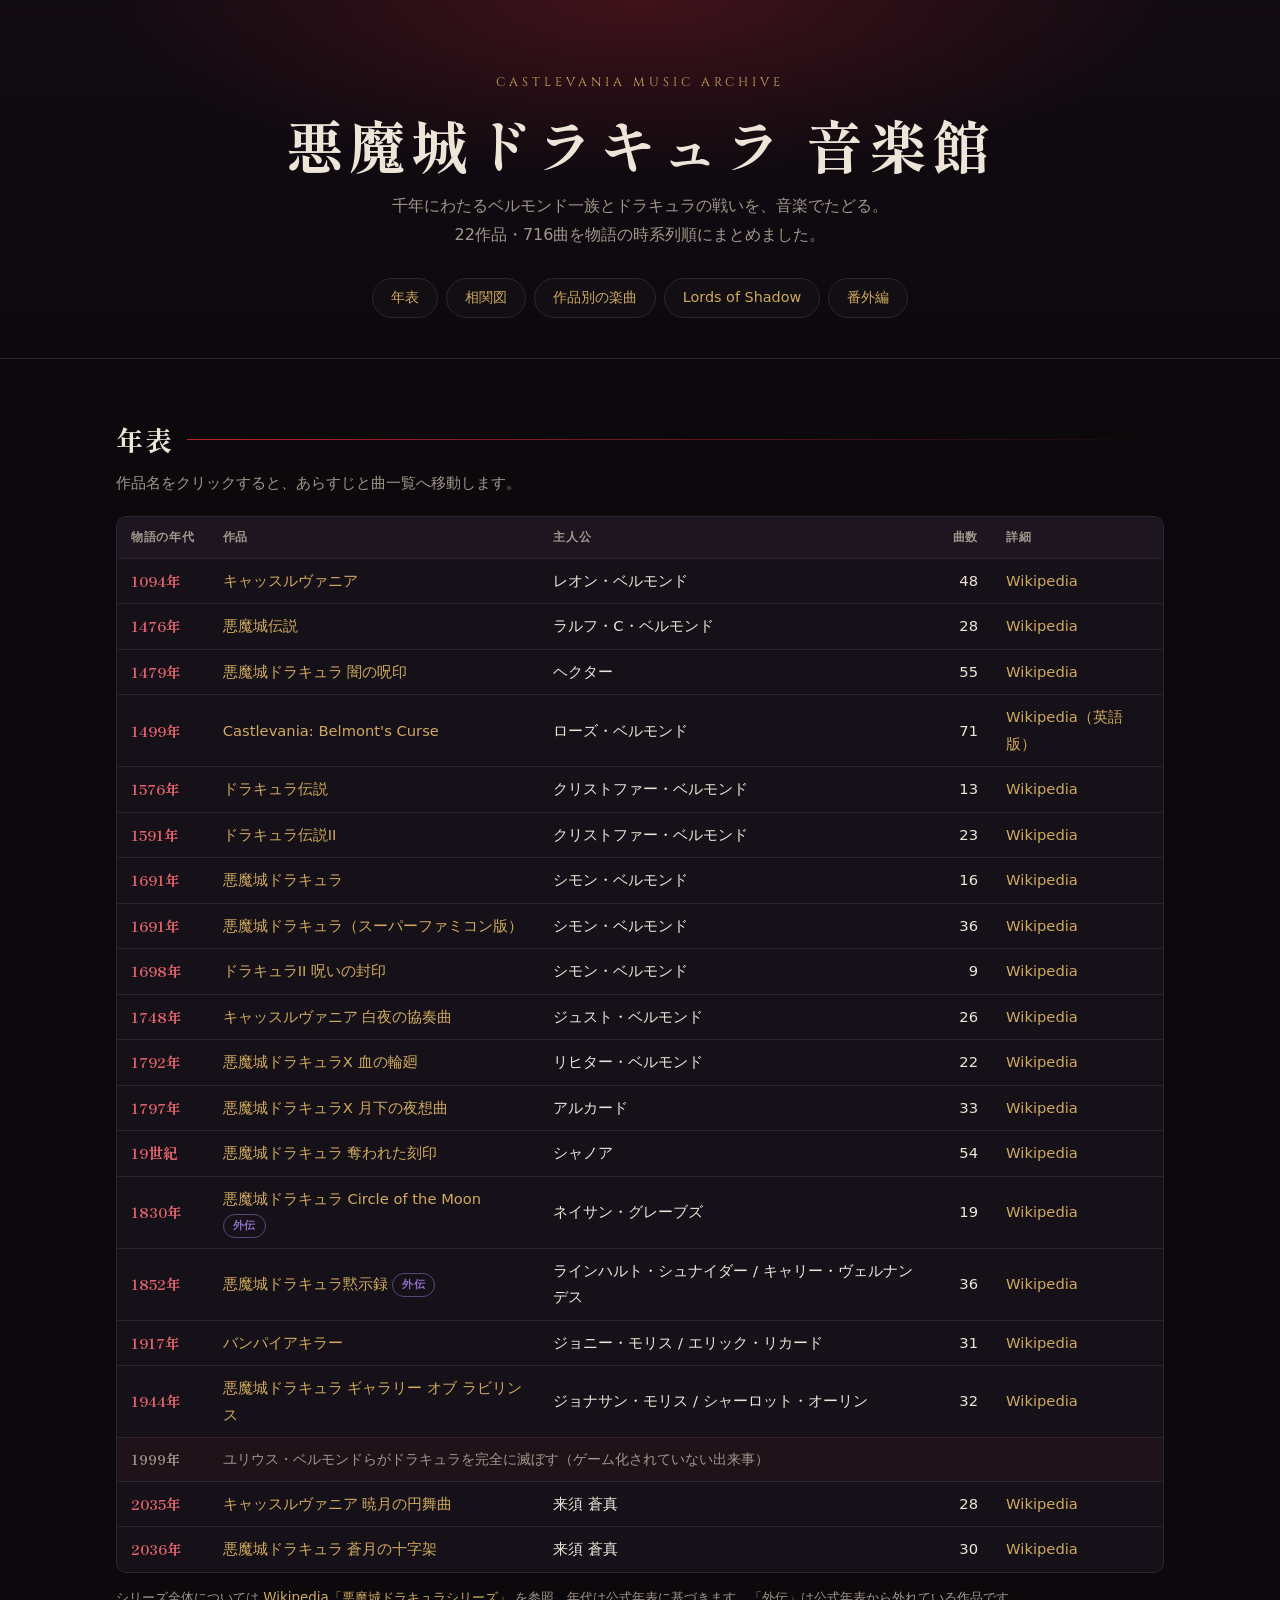
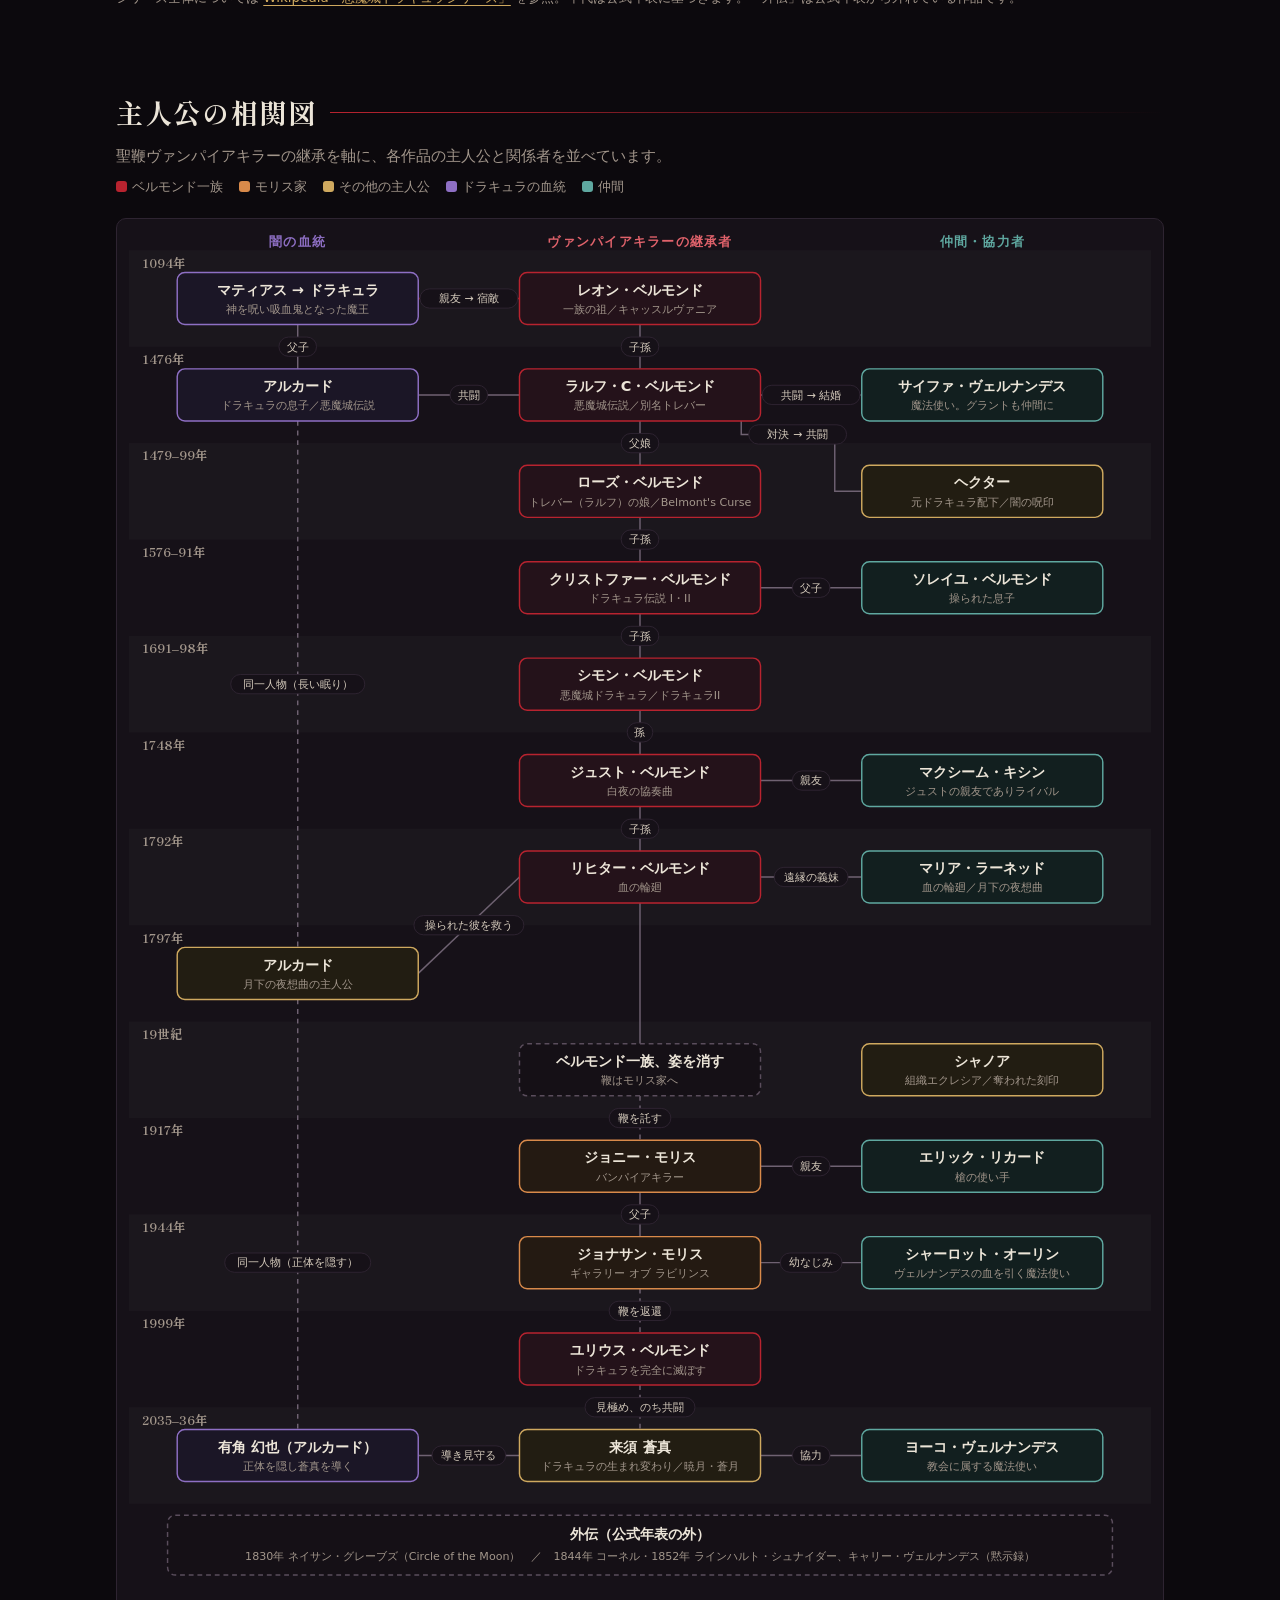
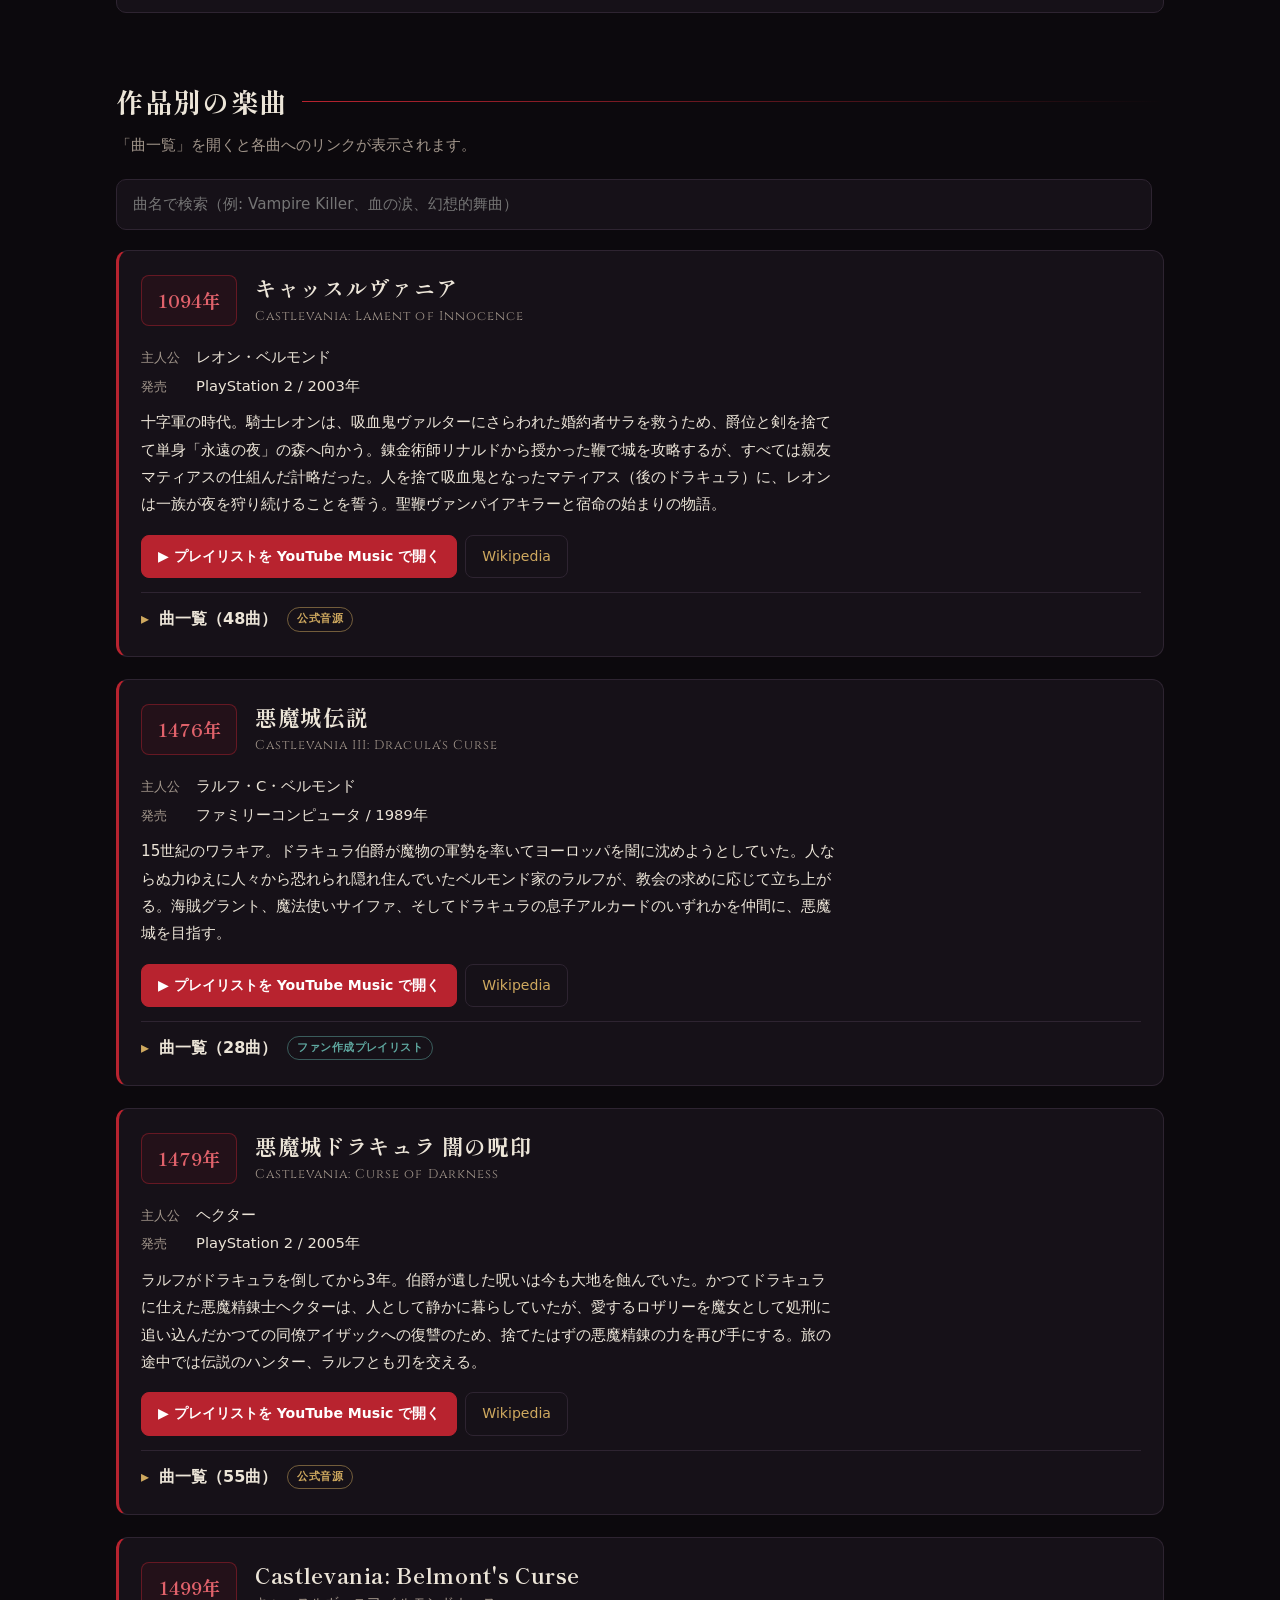
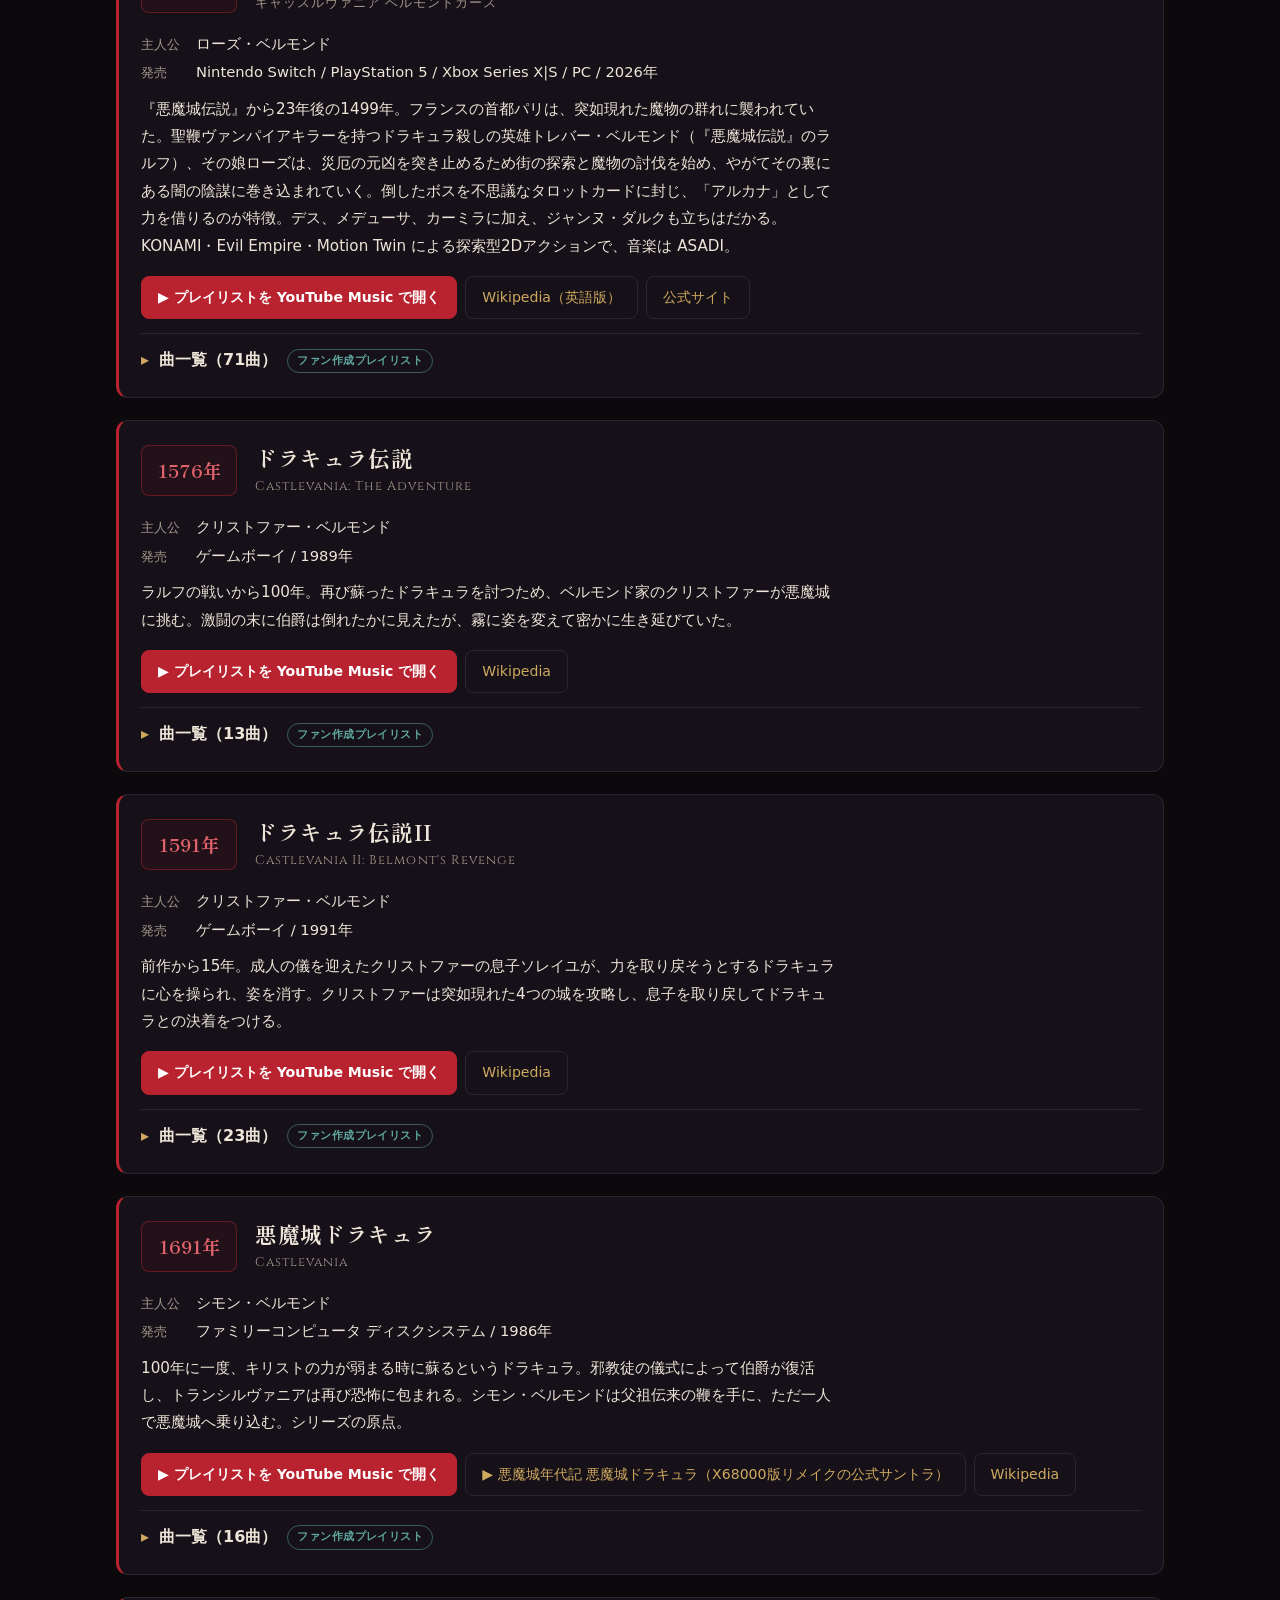
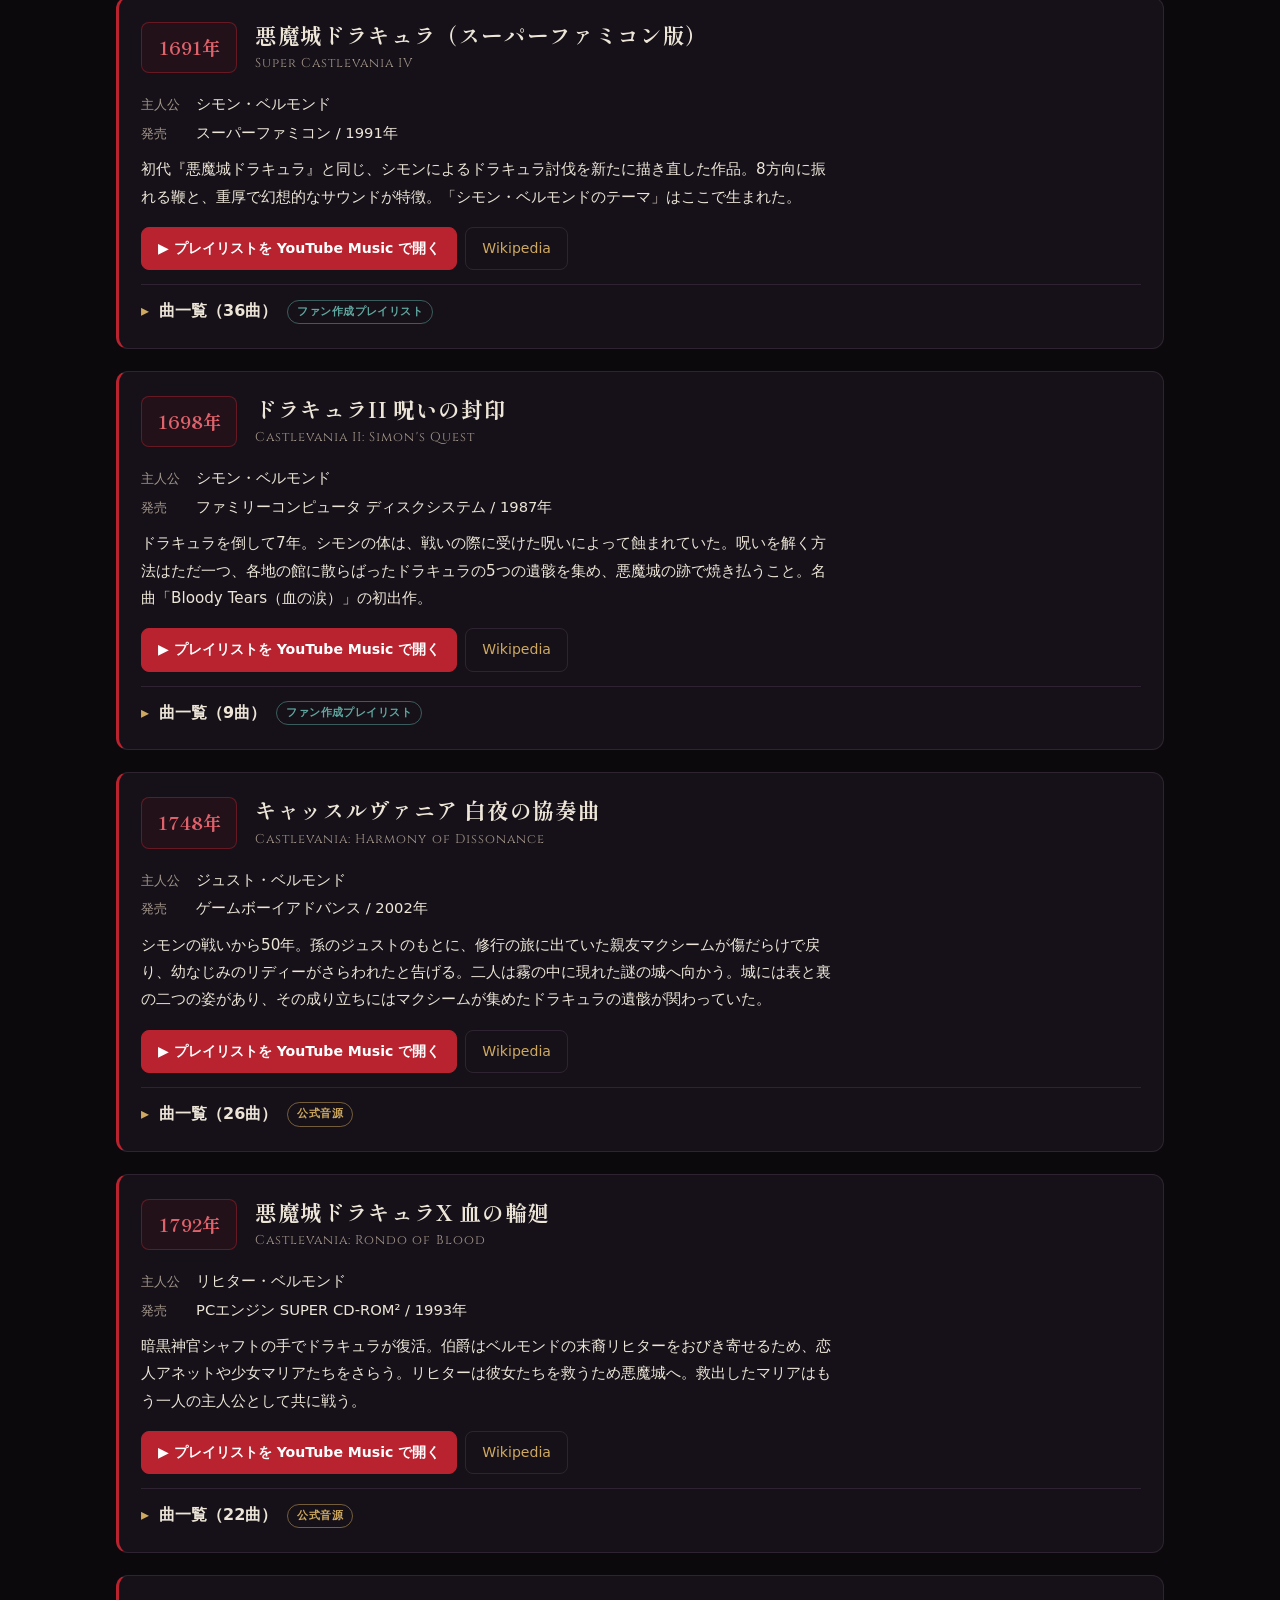
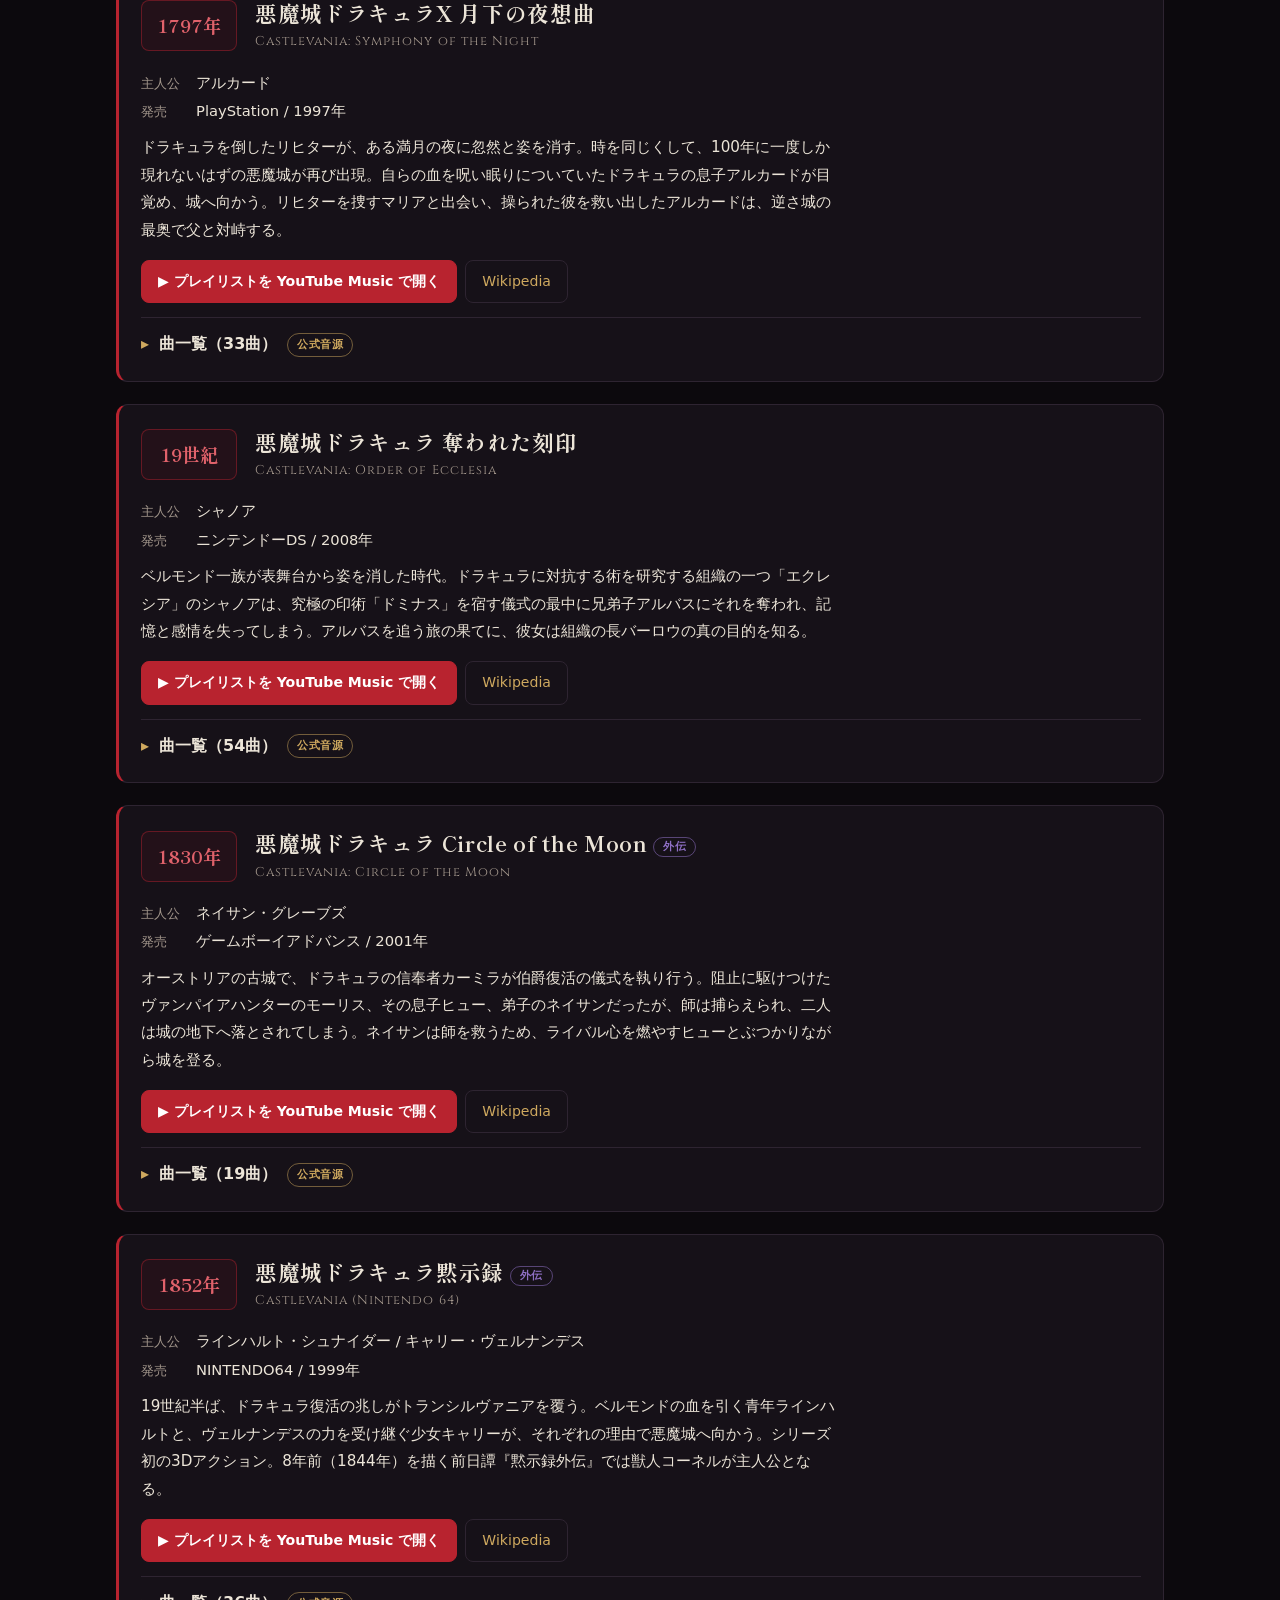
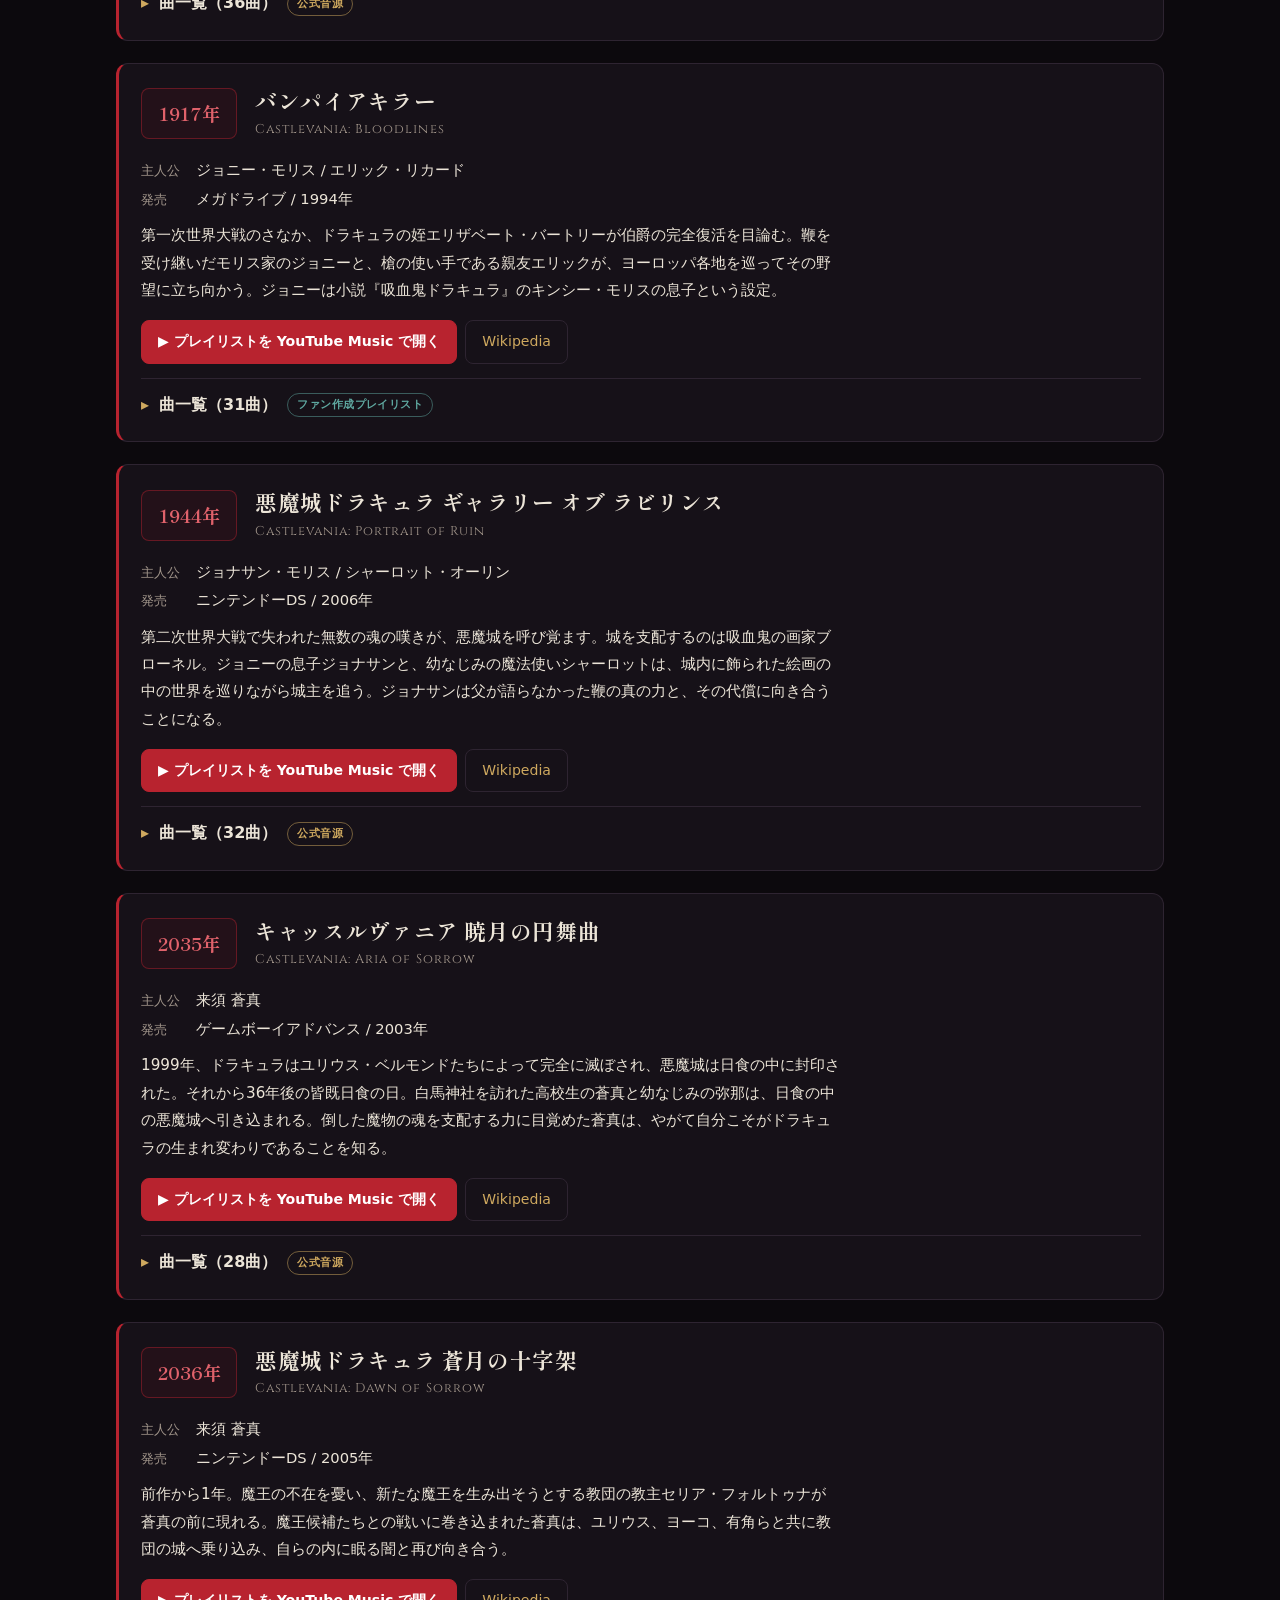
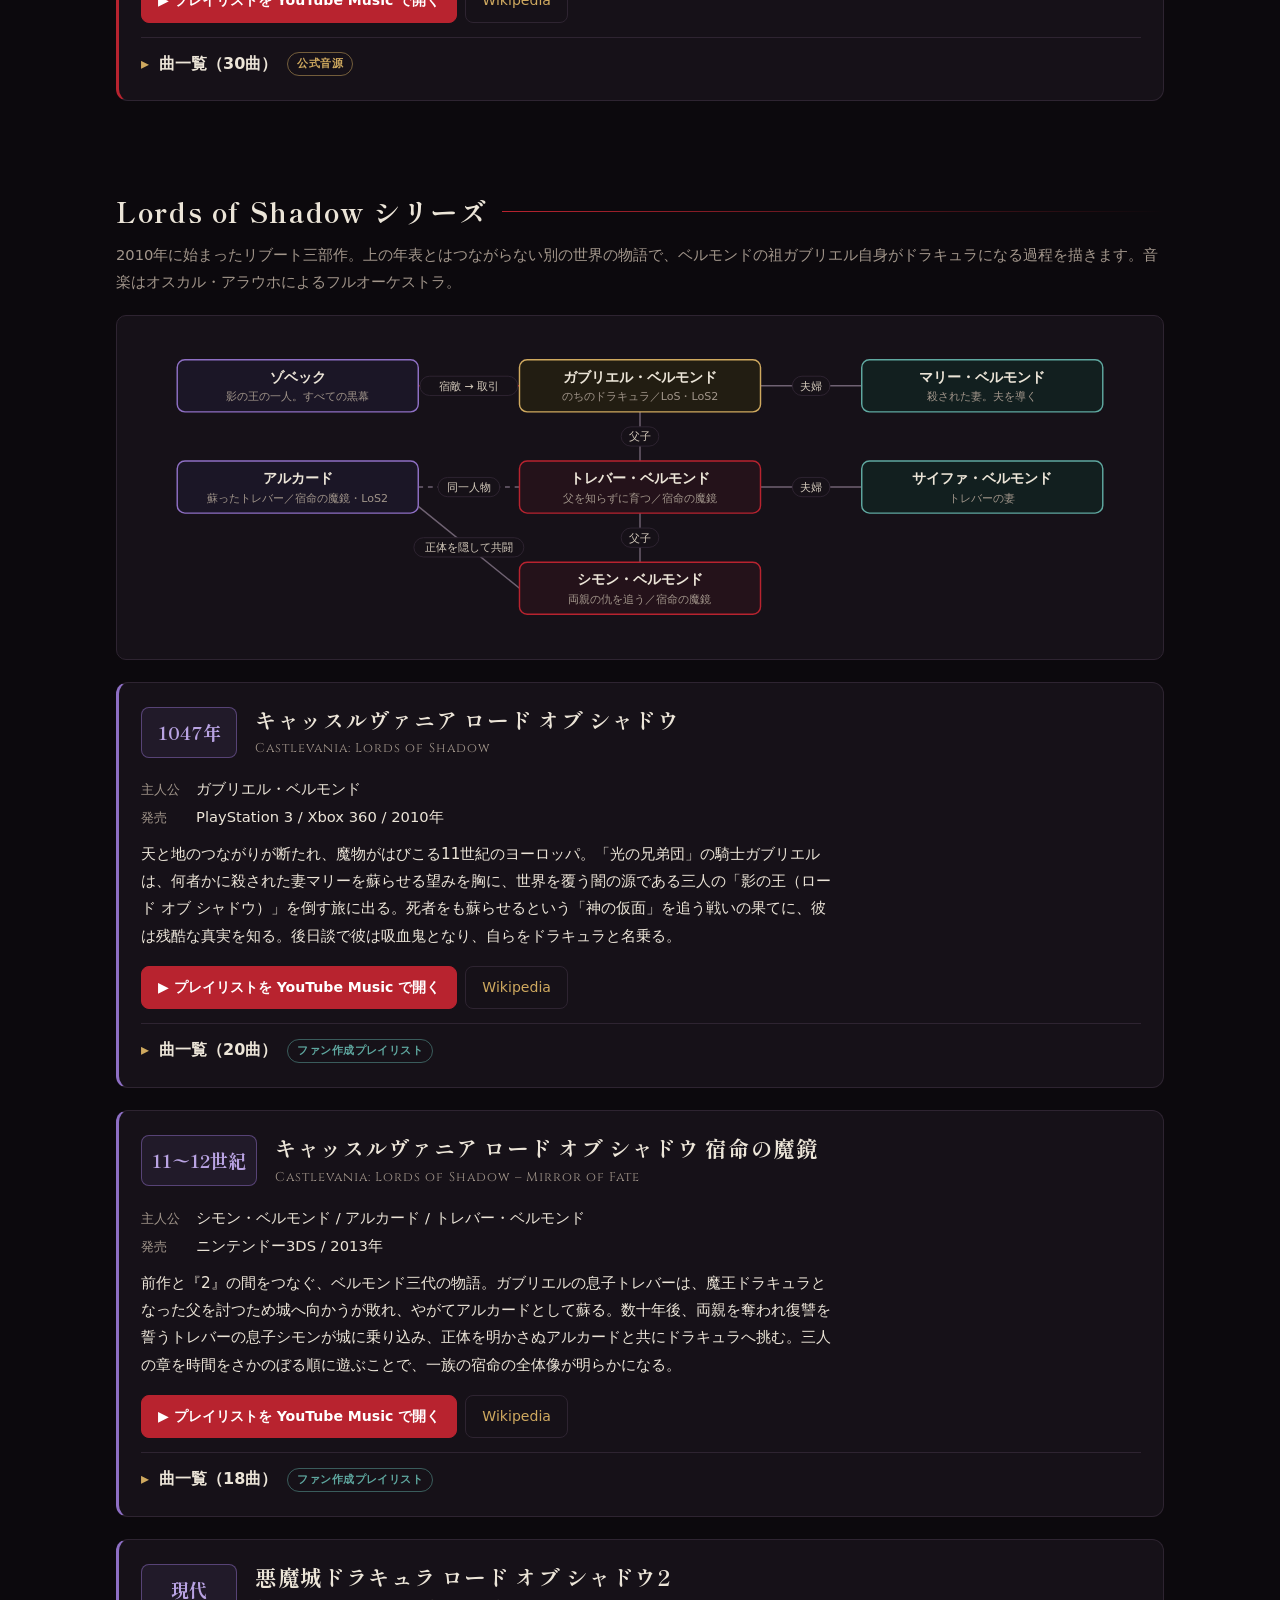
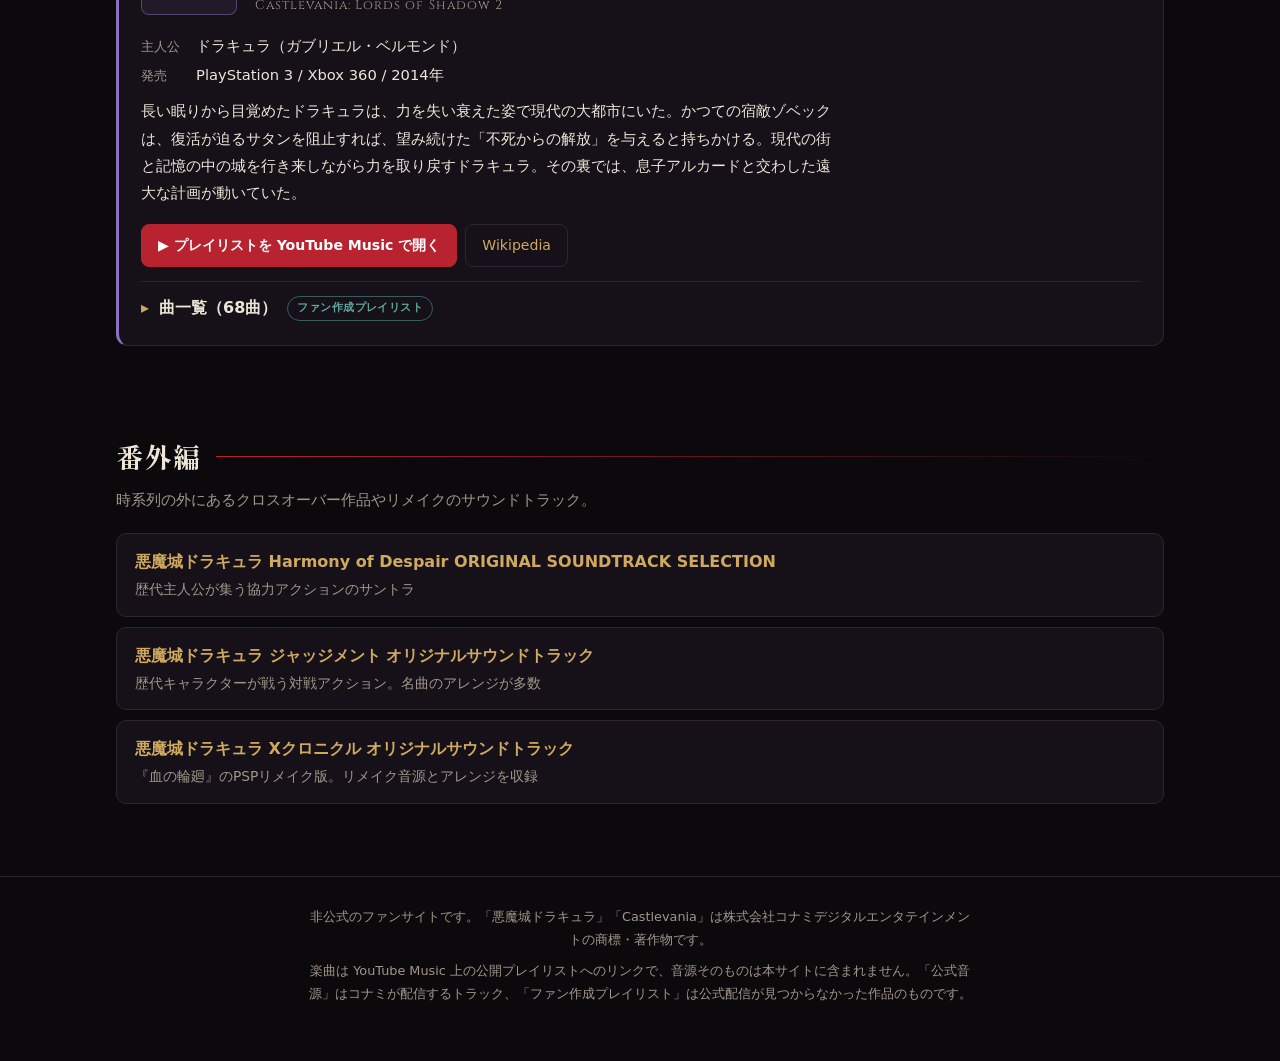
==== commit 9d96d51e: "Update Belmont's Curse entry from the official Japanese site Use the official Japanese reading and c" ====
--- a/index.html
+++ b/index.html
@@ -40,7 +40,7 @@
   <h2>主人公の相関図</h2>
   <p class="sec-lead">聖鞭ヴァンパイアキラーの継承を軸に、各作品の主人公と関係者を並べています。<span class="legend">
     <span><i class="k bel"></i>ベルモンド一族</span> <span><i class="k mor"></i>モリス家</span> <span><i class="k hero"></i>その他の主人公</span> <span><i class="k dark"></i>ドラキュラの血統</span> <span><i class="k ally"></i>仲間</span></span></p>
-  <div class="dg"><svg viewBox="0 0 1060 1420" role="img" aria-labelledby="dg-t" xmlns="http://www.w3.org/2000/svg"><title id="dg-t">悪魔城ドラキュラシリーズ 主人公の相関図</title><rect class="band" x="0" y="20.0" width="1060" height="100"/><text class="yr" x="14" y="38.0">1094年</text><text class="yr" x="14" y="138.0">1476年</text><rect class="band" x="0" y="220.0" width="1060" height="100"/><text class="yr" x="14" y="238.0">1479–99年</text><text class="yr" x="14" y="338.0">1576–91年</text><rect class="band" x="0" y="420.0" width="1060" height="100"/><text class="yr" x="14" y="438.0">1691–98年</text><text class="yr" x="14" y="538.0">1748年</text><rect class="band" x="0" y="620.0" width="1060" height="100"/><text class="yr" x="14" y="638.0">1792年</text><text class="yr" x="14" y="738.0">1797年</text><rect class="band" x="0" y="820.0" width="1060" height="100"/><text class="yr" x="14" y="838.0">19世紀</text><text class="yr" x="14" y="938.0">1917年</text><rect class="band" x="0" y="1020.0" width="1060" height="100"/><text class="yr" x="14" y="1038.0">1944年</text><text class="yr" x="14" y="1138.0">1999年</text><rect class="band" x="0" y="1220.0" width="1060" height="100"/><text class="yr" x="14" y="1238.0">2035–36年</text><text class="col dark" x="175" y="16">闇の血統</text><text class="col bel" x="530" y="16">ヴァンパイアキラーの継承者</text><text class="col ally" x="885" y="16">仲間・協力者</text><line class="e" x1="530" y1="97.0" x2="530" y2="143.0"/><g class="lb"><rect x="510.5" y="110.0" width="39.0" height="20" rx="10"/><text x="530" y="124.0">子孫</text></g><line class="e" x1="530" y1="197.0" x2="530" y2="243.0"/><g class="lb"><rect x="510.5" y="210.0" width="39.0" height="20" rx="10"/><text x="530" y="224.0">父娘</text></g><line class="e" x1="530" y1="297.0" x2="530" y2="343.0"/><g class="lb"><rect x="510.5" y="310.0" width="39.0" height="20" rx="10"/><text x="530" y="324.0">子孫</text></g><line class="e" x1="530" y1="397.0" x2="530" y2="443.0"/><g class="lb"><rect x="510.5" y="410.0" width="39.0" height="20" rx="10"/><text x="530" y="424.0">子孫</text></g><line class="e" x1="530" y1="497.0" x2="530" y2="543.0"/><g class="lb"><rect x="516.75" y="510.0" width="26.5" height="20" rx="10"/><text x="530" y="524.0">孫</text></g><line class="e" x1="530" y1="597.0" x2="530" y2="643.0"/><g class="lb"><rect x="510.5" y="610.0" width="39.0" height="20" rx="10"/><text x="530" y="624.0">子孫</text></g><line class="e" x1="530" y1="697.0" x2="530" y2="843.0"/><line class="e dash" x1="530" y1="897.0" x2="530" y2="943.0"/><g class="lb"><rect x="498.0" y="910.0" width="64.0" height="20" rx="10"/><text x="530" y="924.0">鞭を託す</text></g><line class="e" x1="530" y1="997.0" x2="530" y2="1043.0"/><g class="lb"><rect x="510.5" y="1010.0" width="39.0" height="20" rx="10"/><text x="530" y="1024.0">父子</text></g><line class="e dash" x1="530" y1="1097.0" x2="530" y2="1143.0"/><g class="lb"><rect x="498.0" y="1110.0" width="64.0" height="20" rx="10"/><text x="530" y="1124.0">鞭を返還</text></g><line class="e dash" x1="530" y1="1197.0" x2="530" y2="1243.0"/><g class="lb"><rect x="473.0" y="1210.0" width="114.0" height="20" rx="10"/><text x="530" y="1224.0">見極め、のち共闘</text></g><line class="e" x1="175" y1="97.0" x2="175" y2="143.0"/><g class="lb"><rect x="155.5" y="110.0" width="39.0" height="20" rx="10"/><text x="175" y="124.0">父子</text></g><line class="e dash" x1="175" y1="197.0" x2="175" y2="743.0"/><g class="lb"><rect x="105.5" y="460" width="139.0" height="20" rx="10"/><text x="175" y="474">同一人物（長い眠り）</text></g><line class="e dash" x1="175" y1="797.0" x2="175" y2="1243.0"/><g class="lb"><rect x="99.25" y="1060" width="151.5" height="20" rx="10"/><text x="175" y="1074">同一人物（正体を隠す）</text></g><line class="e foe" x1="300.0" y1="70" x2="405.0" y2="70"/><g class="lb"><rect x="301.75" y="60" width="101.5" height="20" rx="10"/><text x="352.5" y="74">親友 → 宿敵</text></g><line class="e" x1="300.0" y1="170" x2="405.0" y2="170"/><g class="lb"><rect x="333.0" y="160" width="39.0" height="20" rx="10"/><text x="352.5" y="174">共闘</text></g><line class="e" x1="655.0" y1="170" x2="760.0" y2="170"/><g class="lb"><rect x="656.75" y="160" width="101.5" height="20" rx="10"/><text x="707.5" y="174">共闘 → 結婚</text></g><path class="e" fill="none" d="M635 197.0 V211.0 H732.0 V270 H760.0"/><g class="lb"><rect x="642.75" y="201.0" width="101.5" height="20" rx="10"/><text x="693.5" y="215.0">対決 → 共闘</text></g><line class="e" x1="655.0" y1="370" x2="760.0" y2="370"/><g class="lb"><rect x="688.0" y="360" width="39.0" height="20" rx="10"/><text x="707.5" y="374">父子</text></g><line class="e" x1="655.0" y1="570" x2="760.0" y2="570"/><g class="lb"><rect x="688.0" y="560" width="39.0" height="20" rx="10"/><text x="707.5" y="574">親友</text></g><line class="e" x1="655.0" y1="670" x2="760.0" y2="670"/><g class="lb"><rect x="669.25" y="660" width="76.5" height="20" rx="10"/><text x="707.5" y="674">遠縁の義妹</text></g><line class="e" x1="300.0" y1="770" x2="405.0" y2="670"/><g class="lb"><rect x="295.5" y="710.0" width="114.0" height="20" rx="10"/><text x="352.5" y="724.0">操られた彼を救う</text></g><line class="e" x1="655.0" y1="970" x2="760.0" y2="970"/><g class="lb"><rect x="688.0" y="960" width="39.0" height="20" rx="10"/><text x="707.5" y="974">親友</text></g><line class="e" x1="655.0" y1="1070" x2="760.0" y2="1070"/><g class="lb"><rect x="675.5" y="1060" width="64.0" height="20" rx="10"/><text x="707.5" y="1074">幼なじみ</text></g><line class="e" x1="300.0" y1="1270" x2="405.0" y2="1270"/><g class="lb"><rect x="314.25" y="1260" width="76.5" height="20" rx="10"/><text x="352.5" y="1274">導き見守る</text></g><line class="e" x1="655.0" y1="1270" x2="760.0" y2="1270"/><g class="lb"><rect x="688.0" y="1260" width="39.0" height="20" rx="10"/><text x="707.5" y="1274">協力</text></g><g class="n dark"><rect x="50.0" y="43.0" width="250" height="54" rx="8"/><text class="nm" x="175" y="66">マティアス → ドラキュラ</text><text class="sb" x="175" y="85">神を呪い吸血鬼となった魔王</text></g><g class="n bel"><rect x="405.0" y="43.0" width="250" height="54" rx="8"/><text class="nm" x="530" y="66">レオン・ベルモンド</text><text class="sb" x="530" y="85">一族の祖／キャッスルヴァニア</text></g><g class="n dark"><rect x="50.0" y="143.0" width="250" height="54" rx="8"/><text class="nm" x="175" y="166">アルカード</text><text class="sb" x="175" y="185">ドラキュラの息子／悪魔城伝説</text></g><g class="n bel"><rect x="405.0" y="143.0" width="250" height="54" rx="8"/><text class="nm" x="530" y="166">ラルフ・C・ベルモンド</text><text class="sb" x="530" y="185">悪魔城伝説</text></g><g class="n ally"><rect x="760.0" y="143.0" width="250" height="54" rx="8"/><text class="nm" x="885" y="166">サイファ・ヴェルナンデス</text><text class="sb" x="885" y="185">魔法使い。グラントも仲間に</text></g><g class="n bel"><rect x="405.0" y="243.0" width="250" height="54" rx="8"/><text class="nm" x="530" y="266">ローズ・ベルモンド</text><text class="sb" x="530" y="285">ラルフとサイファの娘／Belmont&#x27;s Curse</text></g><g class="n hero"><rect x="760.0" y="243.0" width="250" height="54" rx="8"/><text class="nm" x="885" y="266">ヘクター</text><text class="sb" x="885" y="285">元ドラキュラ配下／闇の呪印</text></g><g class="n bel"><rect x="405.0" y="343.0" width="250" height="54" rx="8"/><text class="nm" x="530" y="366">クリストファー・ベルモンド</text><text class="sb" x="530" y="385">ドラキュラ伝説 I・II</text></g><g class="n ally"><rect x="760.0" y="343.0" width="250" height="54" rx="8"/><text class="nm" x="885" y="366">ソレイユ・ベルモンド</text><text class="sb" x="885" y="385">操られた息子</text></g><g class="n bel"><rect x="405.0" y="443.0" width="250" height="54" rx="8"/><text class="nm" x="530" y="466">シモン・ベルモンド</text><text class="sb" x="530" y="485">悪魔城ドラキュラ／ドラキュラII</text></g><g class="n bel"><rect x="405.0" y="543.0" width="250" height="54" rx="8"/><text class="nm" x="530" y="566">ジュスト・ベルモンド</text><text class="sb" x="530" y="585">白夜の協奏曲</text></g><g class="n ally"><rect x="760.0" y="543.0" width="250" height="54" rx="8"/><text class="nm" x="885" y="566">マクシーム・キシン</text><text class="sb" x="885" y="585">ジュストの親友でありライバル</text></g><g class="n bel"><rect x="405.0" y="643.0" width="250" height="54" rx="8"/><text class="nm" x="530" y="666">リヒター・ベルモンド</text><text class="sb" x="530" y="685">血の輪廻</text></g><g class="n ally"><rect x="760.0" y="643.0" width="250" height="54" rx="8"/><text class="nm" x="885" y="666">マリア・ラーネッド</text><text class="sb" x="885" y="685">血の輪廻／月下の夜想曲</text></g><g class="n hero"><rect x="50.0" y="743.0" width="250" height="54" rx="8"/><text class="nm" x="175" y="766">アルカード</text><text class="sb" x="175" y="785">月下の夜想曲の主人公</text></g><g class="n ghost"><rect x="405.0" y="843.0" width="250" height="54" rx="8"/><text class="nm" x="530" y="866">ベルモンド一族、姿を消す</text><text class="sb" x="530" y="885">鞭はモリス家へ</text></g><g class="n hero"><rect x="760.0" y="843.0" width="250" height="54" rx="8"/><text class="nm" x="885" y="866">シャノア</text><text class="sb" x="885" y="885">組織エクレシア／奪われた刻印</text></g><g class="n mor"><rect x="405.0" y="943.0" width="250" height="54" rx="8"/><text class="nm" x="530" y="966">ジョニー・モリス</text><text class="sb" x="530" y="985">バンパイアキラー</text></g><g class="n ally"><rect x="760.0" y="943.0" width="250" height="54" rx="8"/><text class="nm" x="885" y="966">エリック・リカード</text><text class="sb" x="885" y="985">槍の使い手</text></g><g class="n mor"><rect x="405.0" y="1043.0" width="250" height="54" rx="8"/><text class="nm" x="530" y="1066">ジョナサン・モリス</text><text class="sb" x="530" y="1085">ギャラリー オブ ラビリンス</text></g><g class="n ally"><rect x="760.0" y="1043.0" width="250" height="54" rx="8"/><text class="nm" x="885" y="1066">シャーロット・オーリン</text><text class="sb" x="885" y="1085">ヴェルナンデスの血を引く魔法使い</text></g><g class="n bel"><rect x="405.0" y="1143.0" width="250" height="54" rx="8"/><text class="nm" x="530" y="1166">ユリウス・ベルモンド</text><text class="sb" x="530" y="1185">ドラキュラを完全に滅ぼす</text></g><g class="n dark"><rect x="50.0" y="1243.0" width="250" height="54" rx="8"/><text class="nm" x="175" y="1266">有角 幻也（アルカード）</text><text class="sb" x="175" y="1285">正体を隠し蒼真を導く</text></g><g class="n hero"><rect x="405.0" y="1243.0" width="250" height="54" rx="8"/><text class="nm" x="530" y="1266">来須 蒼真</text><text class="sb" x="530" y="1285">ドラキュラの生まれ変わり／暁月・蒼月</text></g><g class="n ally"><rect x="760.0" y="1243.0" width="250" height="54" rx="8"/><text class="nm" x="885" y="1266">ヨーコ・ヴェルナンデス</text><text class="sb" x="885" y="1285">教会に属する魔法使い</text></g><g class="n ghost"><rect x="40" y="1332" width="980" height="62" rx="8"/><text class="nm" x="530.0" y="1357">外伝（公式年表の外）</text><text class="sb" x="530.0" y="1378">1830年 ネイサン・グレーブズ（Circle of the Moon）　／　1844年 コーネル・1852年 ラインハルト・シュナイダー、キャリー・ヴェルナンデス（黙示録）</text></g></svg></div>
+  <div class="dg"><svg viewBox="0 0 1060 1420" role="img" aria-labelledby="dg-t" xmlns="http://www.w3.org/2000/svg"><title id="dg-t">悪魔城ドラキュラシリーズ 主人公の相関図</title><rect class="band" x="0" y="20.0" width="1060" height="100"/><text class="yr" x="14" y="38.0">1094年</text><text class="yr" x="14" y="138.0">1476年</text><rect class="band" x="0" y="220.0" width="1060" height="100"/><text class="yr" x="14" y="238.0">1479–99年</text><text class="yr" x="14" y="338.0">1576–91年</text><rect class="band" x="0" y="420.0" width="1060" height="100"/><text class="yr" x="14" y="438.0">1691–98年</text><text class="yr" x="14" y="538.0">1748年</text><rect class="band" x="0" y="620.0" width="1060" height="100"/><text class="yr" x="14" y="638.0">1792年</text><text class="yr" x="14" y="738.0">1797年</text><rect class="band" x="0" y="820.0" width="1060" height="100"/><text class="yr" x="14" y="838.0">19世紀</text><text class="yr" x="14" y="938.0">1917年</text><rect class="band" x="0" y="1020.0" width="1060" height="100"/><text class="yr" x="14" y="1038.0">1944年</text><text class="yr" x="14" y="1138.0">1999年</text><rect class="band" x="0" y="1220.0" width="1060" height="100"/><text class="yr" x="14" y="1238.0">2035–36年</text><text class="col dark" x="175" y="16">闇の血統</text><text class="col bel" x="530" y="16">ヴァンパイアキラーの継承者</text><text class="col ally" x="885" y="16">仲間・協力者</text><line class="e" x1="530" y1="97.0" x2="530" y2="143.0"/><g class="lb"><rect x="510.5" y="110.0" width="39.0" height="20" rx="10"/><text x="530" y="124.0">子孫</text></g><line class="e" x1="530" y1="197.0" x2="530" y2="243.0"/><g class="lb"><rect x="510.5" y="210.0" width="39.0" height="20" rx="10"/><text x="530" y="224.0">父娘</text></g><line class="e" x1="530" y1="297.0" x2="530" y2="343.0"/><g class="lb"><rect x="510.5" y="310.0" width="39.0" height="20" rx="10"/><text x="530" y="324.0">子孫</text></g><line class="e" x1="530" y1="397.0" x2="530" y2="443.0"/><g class="lb"><rect x="510.5" y="410.0" width="39.0" height="20" rx="10"/><text x="530" y="424.0">子孫</text></g><line class="e" x1="530" y1="497.0" x2="530" y2="543.0"/><g class="lb"><rect x="516.75" y="510.0" width="26.5" height="20" rx="10"/><text x="530" y="524.0">孫</text></g><line class="e" x1="530" y1="597.0" x2="530" y2="643.0"/><g class="lb"><rect x="510.5" y="610.0" width="39.0" height="20" rx="10"/><text x="530" y="624.0">子孫</text></g><line class="e" x1="530" y1="697.0" x2="530" y2="843.0"/><line class="e dash" x1="530" y1="897.0" x2="530" y2="943.0"/><g class="lb"><rect x="498.0" y="910.0" width="64.0" height="20" rx="10"/><text x="530" y="924.0">鞭を託す</text></g><line class="e" x1="530" y1="997.0" x2="530" y2="1043.0"/><g class="lb"><rect x="510.5" y="1010.0" width="39.0" height="20" rx="10"/><text x="530" y="1024.0">父子</text></g><line class="e dash" x1="530" y1="1097.0" x2="530" y2="1143.0"/><g class="lb"><rect x="498.0" y="1110.0" width="64.0" height="20" rx="10"/><text x="530" y="1124.0">鞭を返還</text></g><line class="e dash" x1="530" y1="1197.0" x2="530" y2="1243.0"/><g class="lb"><rect x="473.0" y="1210.0" width="114.0" height="20" rx="10"/><text x="530" y="1224.0">見極め、のち共闘</text></g><line class="e" x1="175" y1="97.0" x2="175" y2="143.0"/><g class="lb"><rect x="155.5" y="110.0" width="39.0" height="20" rx="10"/><text x="175" y="124.0">父子</text></g><line class="e dash" x1="175" y1="197.0" x2="175" y2="743.0"/><g class="lb"><rect x="105.5" y="460" width="139.0" height="20" rx="10"/><text x="175" y="474">同一人物（長い眠り）</text></g><line class="e dash" x1="175" y1="797.0" x2="175" y2="1243.0"/><g class="lb"><rect x="99.25" y="1060" width="151.5" height="20" rx="10"/><text x="175" y="1074">同一人物（正体を隠す）</text></g><line class="e foe" x1="300.0" y1="70" x2="405.0" y2="70"/><g class="lb"><rect x="301.75" y="60" width="101.5" height="20" rx="10"/><text x="352.5" y="74">親友 → 宿敵</text></g><line class="e" x1="300.0" y1="170" x2="405.0" y2="170"/><g class="lb"><rect x="333.0" y="160" width="39.0" height="20" rx="10"/><text x="352.5" y="174">共闘</text></g><line class="e" x1="655.0" y1="170" x2="760.0" y2="170"/><g class="lb"><rect x="656.75" y="160" width="101.5" height="20" rx="10"/><text x="707.5" y="174">共闘 → 結婚</text></g><path class="e" fill="none" d="M635 197.0 V211.0 H732.0 V270 H760.0"/><g class="lb"><rect x="642.75" y="201.0" width="101.5" height="20" rx="10"/><text x="693.5" y="215.0">対決 → 共闘</text></g><line class="e" x1="655.0" y1="370" x2="760.0" y2="370"/><g class="lb"><rect x="688.0" y="360" width="39.0" height="20" rx="10"/><text x="707.5" y="374">父子</text></g><line class="e" x1="655.0" y1="570" x2="760.0" y2="570"/><g class="lb"><rect x="688.0" y="560" width="39.0" height="20" rx="10"/><text x="707.5" y="574">親友</text></g><line class="e" x1="655.0" y1="670" x2="760.0" y2="670"/><g class="lb"><rect x="669.25" y="660" width="76.5" height="20" rx="10"/><text x="707.5" y="674">遠縁の義妹</text></g><line class="e" x1="300.0" y1="770" x2="405.0" y2="670"/><g class="lb"><rect x="295.5" y="710.0" width="114.0" height="20" rx="10"/><text x="352.5" y="724.0">操られた彼を救う</text></g><line class="e" x1="655.0" y1="970" x2="760.0" y2="970"/><g class="lb"><rect x="688.0" y="960" width="39.0" height="20" rx="10"/><text x="707.5" y="974">親友</text></g><line class="e" x1="655.0" y1="1070" x2="760.0" y2="1070"/><g class="lb"><rect x="675.5" y="1060" width="64.0" height="20" rx="10"/><text x="707.5" y="1074">幼なじみ</text></g><line class="e" x1="300.0" y1="1270" x2="405.0" y2="1270"/><g class="lb"><rect x="314.25" y="1260" width="76.5" height="20" rx="10"/><text x="352.5" y="1274">導き見守る</text></g><line class="e" x1="655.0" y1="1270" x2="760.0" y2="1270"/><g class="lb"><rect x="688.0" y="1260" width="39.0" height="20" rx="10"/><text x="707.5" y="1274">協力</text></g><g class="n dark"><rect x="50.0" y="43.0" width="250" height="54" rx="8"/><text class="nm" x="175" y="66">マティアス → ドラキュラ</text><text class="sb" x="175" y="85">神を呪い吸血鬼となった魔王</text></g><g class="n bel"><rect x="405.0" y="43.0" width="250" height="54" rx="8"/><text class="nm" x="530" y="66">レオン・ベルモンド</text><text class="sb" x="530" y="85">一族の祖／キャッスルヴァニア</text></g><g class="n dark"><rect x="50.0" y="143.0" width="250" height="54" rx="8"/><text class="nm" x="175" y="166">アルカード</text><text class="sb" x="175" y="185">ドラキュラの息子／悪魔城伝説</text></g><g class="n bel"><rect x="405.0" y="143.0" width="250" height="54" rx="8"/><text class="nm" x="530" y="166">ラルフ・C・ベルモンド</text><text class="sb" x="530" y="185">悪魔城伝説／別名トレバー</text></g><g class="n ally"><rect x="760.0" y="143.0" width="250" height="54" rx="8"/><text class="nm" x="885" y="166">サイファ・ヴェルナンデス</text><text class="sb" x="885" y="185">魔法使い。グラントも仲間に</text></g><g class="n bel"><rect x="405.0" y="243.0" width="250" height="54" rx="8"/><text class="nm" x="530" y="266">ローズ・ベルモンド</text><text class="sb" x="530" y="285">トレバー（ラルフ）の娘／Belmont&#x27;s Curse</text></g><g class="n hero"><rect x="760.0" y="243.0" width="250" height="54" rx="8"/><text class="nm" x="885" y="266">ヘクター</text><text class="sb" x="885" y="285">元ドラキュラ配下／闇の呪印</text></g><g class="n bel"><rect x="405.0" y="343.0" width="250" height="54" rx="8"/><text class="nm" x="530" y="366">クリストファー・ベルモンド</text><text class="sb" x="530" y="385">ドラキュラ伝説 I・II</text></g><g class="n ally"><rect x="760.0" y="343.0" width="250" height="54" rx="8"/><text class="nm" x="885" y="366">ソレイユ・ベルモンド</text><text class="sb" x="885" y="385">操られた息子</text></g><g class="n bel"><rect x="405.0" y="443.0" width="250" height="54" rx="8"/><text class="nm" x="530" y="466">シモン・ベルモンド</text><text class="sb" x="530" y="485">悪魔城ドラキュラ／ドラキュラII</text></g><g class="n bel"><rect x="405.0" y="543.0" width="250" height="54" rx="8"/><text class="nm" x="530" y="566">ジュスト・ベルモンド</text><text class="sb" x="530" y="585">白夜の協奏曲</text></g><g class="n ally"><rect x="760.0" y="543.0" width="250" height="54" rx="8"/><text class="nm" x="885" y="566">マクシーム・キシン</text><text class="sb" x="885" y="585">ジュストの親友でありライバル</text></g><g class="n bel"><rect x="405.0" y="643.0" width="250" height="54" rx="8"/><text class="nm" x="530" y="666">リヒター・ベルモンド</text><text class="sb" x="530" y="685">血の輪廻</text></g><g class="n ally"><rect x="760.0" y="643.0" width="250" height="54" rx="8"/><text class="nm" x="885" y="666">マリア・ラーネッド</text><text class="sb" x="885" y="685">血の輪廻／月下の夜想曲</text></g><g class="n hero"><rect x="50.0" y="743.0" width="250" height="54" rx="8"/><text class="nm" x="175" y="766">アルカード</text><text class="sb" x="175" y="785">月下の夜想曲の主人公</text></g><g class="n ghost"><rect x="405.0" y="843.0" width="250" height="54" rx="8"/><text class="nm" x="530" y="866">ベルモンド一族、姿を消す</text><text class="sb" x="530" y="885">鞭はモリス家へ</text></g><g class="n hero"><rect x="760.0" y="843.0" width="250" height="54" rx="8"/><text class="nm" x="885" y="866">シャノア</text><text class="sb" x="885" y="885">組織エクレシア／奪われた刻印</text></g><g class="n mor"><rect x="405.0" y="943.0" width="250" height="54" rx="8"/><text class="nm" x="530" y="966">ジョニー・モリス</text><text class="sb" x="530" y="985">バンパイアキラー</text></g><g class="n ally"><rect x="760.0" y="943.0" width="250" height="54" rx="8"/><text class="nm" x="885" y="966">エリック・リカード</text><text class="sb" x="885" y="985">槍の使い手</text></g><g class="n mor"><rect x="405.0" y="1043.0" width="250" height="54" rx="8"/><text class="nm" x="530" y="1066">ジョナサン・モリス</text><text class="sb" x="530" y="1085">ギャラリー オブ ラビリンス</text></g><g class="n ally"><rect x="760.0" y="1043.0" width="250" height="54" rx="8"/><text class="nm" x="885" y="1066">シャーロット・オーリン</text><text class="sb" x="885" y="1085">ヴェルナンデスの血を引く魔法使い</text></g><g class="n bel"><rect x="405.0" y="1143.0" width="250" height="54" rx="8"/><text class="nm" x="530" y="1166">ユリウス・ベルモンド</text><text class="sb" x="530" y="1185">ドラキュラを完全に滅ぼす</text></g><g class="n dark"><rect x="50.0" y="1243.0" width="250" height="54" rx="8"/><text class="nm" x="175" y="1266">有角 幻也（アルカード）</text><text class="sb" x="175" y="1285">正体を隠し蒼真を導く</text></g><g class="n hero"><rect x="405.0" y="1243.0" width="250" height="54" rx="8"/><text class="nm" x="530" y="1266">来須 蒼真</text><text class="sb" x="530" y="1285">ドラキュラの生まれ変わり／暁月・蒼月</text></g><g class="n ally"><rect x="760.0" y="1243.0" width="250" height="54" rx="8"/><text class="nm" x="885" y="1266">ヨーコ・ヴェルナンデス</text><text class="sb" x="885" y="1285">教会に属する魔法使い</text></g><g class="n ghost"><rect x="40" y="1332" width="980" height="62" rx="8"/><text class="nm" x="530.0" y="1357">外伝（公式年表の外）</text><text class="sb" x="530.0" y="1378">1830年 ネイサン・グレーブズ（Circle of the Moon）　／　1844年 コーネル・1852年 ラインハルト・シュナイダー、キャリー・ヴェルナンデス（黙示録）</text></g></svg></div>
 </section>
 
 <section id="games">
@@ -65,6 +65,7 @@
     <a class="btn" href="https://music.youtube.com/playlist?list=PLIpRKkOHlLBogZAHOETJMGy401KbdlNSS" target="_blank" rel="noopener">▶ プレイリストを YouTube Music で開く</a>
     
     <a class="btn ghost" href="https://ja.wikipedia.org/wiki/%E3%82%AD%E3%83%A3%E3%83%83%E3%82%B9%E3%83%AB%E3%83%B4%E3%82%A1%E3%83%8B%E3%82%A2_%28PlayStation_2%29" target="_blank" rel="noopener">Wikipedia</a>
+    
   </div>
   <details>
     <summary><span>曲一覧（48曲）</span> <span class="badge off">公式音源</span></summary>
@@ -89,6 +90,7 @@
     <a class="btn" href="https://music.youtube.com/playlist?list=PLcz5bfUV7U2yDqgun_MvJZeiqqfxsn9bo" target="_blank" rel="noopener">▶ プレイリストを YouTube Music で開く</a>
     
     <a class="btn ghost" href="https://ja.wikipedia.org/wiki/%E6%82%AA%E9%AD%94%E5%9F%8E%E4%BC%9D%E8%AA%AC" target="_blank" rel="noopener">Wikipedia</a>
+    
   </div>
   <details>
     <summary><span>曲一覧（28曲）</span> <span class="badge com">ファン作成プレイリスト</span></summary>
@@ -113,6 +115,7 @@
     <a class="btn" href="https://music.youtube.com/playlist?list=PLf77b0PFrZgqhnTLZ5O9AejwNURV9sz1H" target="_blank" rel="noopener">▶ プレイリストを YouTube Music で開く</a>
     
     <a class="btn ghost" href="https://ja.wikipedia.org/wiki/%E6%82%AA%E9%AD%94%E5%9F%8E%E3%83%89%E3%83%A9%E3%82%AD%E3%83%A5%E3%83%A9_%E9%97%87%E3%81%AE%E5%91%AA%E5%8D%B0" target="_blank" rel="noopener">Wikipedia</a>
+    
   </div>
   <details>
     <summary><span>曲一覧（55曲）</span> <span class="badge off">公式音源</span></summary>
@@ -125,18 +128,19 @@
     <div class="year">1499年</div>
     <div>
       <h3>Castlevania: Belmont&#x27;s Curse </h3>
-      <p class="en">ベルモンド・カース</p>
+      <p class="en">キャッスルヴァニア ベルモンドカース</p>
     </div>
   </header>
   <dl>
     <dt>主人公</dt><dd>ローズ・ベルモンド</dd>
     <dt>発売</dt><dd>Nintendo Switch / PlayStation 5 / Xbox Series X|S / PC / 2026年</dd>
   </dl>
-  <p class="story">『悪魔城伝説』から23年後のパリ。魔物に襲われた街の司教が、かつてドラキュラを倒したラルフ（英語名トレバー）に助けを求める。ラルフが伴ったのは、亡き妻サイファとの間に生まれ、ハンターとして鍛え上げた娘ローズ。彼女は母から受け継いだドラキュラの呪いを右腕に宿していた。街を探索するうち、魔物の出現は伯爵を蘇らせる儀式の一部だと分かり、やがてパリの中心に悪魔城が姿を現す。シリーズ40周年を飾る探索型2Dアクションで、音楽は ASADI が手がけた。</p>
+  <p class="story">『悪魔城伝説』から23年後の1499年。フランスの首都パリは、突如現れた魔物の群れに襲われていた。聖鞭ヴァンパイアキラーを持つドラキュラ殺しの英雄トレバー・ベルモンド（『悪魔城伝説』のラルフ）、その娘ローズは、災厄の元凶を突き止めるため街の探索と魔物の討伐を始め、やがてその裏にある闇の陰謀に巻き込まれていく。倒したボスを不思議なタロットカードに封じ、「アルカナ」として力を借りるのが特徴。デス、メデューサ、カーミラに加え、ジャンヌ・ダルクも立ちはだかる。KONAMI・Evil Empire・Motion Twin による探索型2Dアクションで、音楽は ASADI。</p>
   <div class="links">
     <a class="btn" href="https://music.youtube.com/playlist?list=PLMCMO0C-EAOE" target="_blank" rel="noopener">▶ プレイリストを YouTube Music で開く</a>
     
     <a class="btn ghost" href="https://en.wikipedia.org/wiki/Castlevania:_Belmont%27s_Curse" target="_blank" rel="noopener">Wikipedia（英語版）</a>
+    <a class="btn ghost" href="https://www.konami.com/games/castlevania/belmonts_curse/jp/ja/" target="_blank" rel="noopener">公式サイト</a>
   </div>
   <details>
     <summary><span>曲一覧（71曲）</span> <span class="badge com">ファン作成プレイリスト</span></summary>
@@ -161,6 +165,7 @@
     <a class="btn" href="https://music.youtube.com/playlist?list=PLcz5bfUV7U2ytvZG8QanGvKH8sjfrKarf" target="_blank" rel="noopener">▶ プレイリストを YouTube Music で開く</a>
     
     <a class="btn ghost" href="https://ja.wikipedia.org/wiki/%E3%83%89%E3%83%A9%E3%82%AD%E3%83%A5%E3%83%A9%E4%BC%9D%E8%AA%AC" target="_blank" rel="noopener">Wikipedia</a>
+    
   </div>
   <details>
     <summary><span>曲一覧（13曲）</span> <span class="badge com">ファン作成プレイリスト</span></summary>
@@ -185,6 +190,7 @@
     <a class="btn" href="https://music.youtube.com/playlist?list=PLcz5bfUV7U2xAw85KZkLJPSenKGkc37CE" target="_blank" rel="noopener">▶ プレイリストを YouTube Music で開く</a>
     
     <a class="btn ghost" href="https://ja.wikipedia.org/wiki/%E3%83%89%E3%83%A9%E3%82%AD%E3%83%A5%E3%83%A9%E4%BC%9D%E8%AA%ACII" target="_blank" rel="noopener">Wikipedia</a>
+    
   </div>
   <details>
     <summary><span>曲一覧（23曲）</span> <span class="badge com">ファン作成プレイリスト</span></summary>
@@ -209,6 +215,7 @@
     <a class="btn" href="https://music.youtube.com/playlist?list=PLcz5bfUV7U2ywALNM54ISJvEEJDHvizja" target="_blank" rel="noopener">▶ プレイリストを YouTube Music で開く</a>
     <a class="btn ghost" href="https://music.youtube.com/playlist?list=PLxN0aEC-XUOHe1448aFkY41pQxRWAwdug" target="_blank" rel="noopener">▶ 悪魔城年代記 悪魔城ドラキュラ（X68000版リメイクの公式サントラ）</a>
     <a class="btn ghost" href="https://ja.wikipedia.org/wiki/%E6%82%AA%E9%AD%94%E5%9F%8E%E3%83%89%E3%83%A9%E3%82%AD%E3%83%A5%E3%83%A9" target="_blank" rel="noopener">Wikipedia</a>
+    
   </div>
   <details>
     <summary><span>曲一覧（16曲）</span> <span class="badge com">ファン作成プレイリスト</span></summary>
@@ -233,6 +240,7 @@
     <a class="btn" href="https://music.youtube.com/playlist?list=PLcz5bfUV7U2w6Ns3KLTfKkeMwzDdDj1Mc" target="_blank" rel="noopener">▶ プレイリストを YouTube Music で開く</a>
     
     <a class="btn ghost" href="https://ja.wikipedia.org/wiki/%E6%82%AA%E9%AD%94%E5%9F%8E%E3%83%89%E3%83%A9%E3%82%AD%E3%83%A5%E3%83%A9_%28%E3%82%B9%E3%83%BC%E3%83%91%E3%83%BC%E3%83%95%E3%82%A1%E3%83%9F%E3%82%B3%E3%83%B3%E7%89%88%29" target="_blank" rel="noopener">Wikipedia</a>
+    
   </div>
   <details>
     <summary><span>曲一覧（36曲）</span> <span class="badge com">ファン作成プレイリスト</span></summary>
@@ -257,6 +265,7 @@
     <a class="btn" href="https://music.youtube.com/playlist?list=PLcz5bfUV7U2xzxmsTLw-0EKlqiPA_HAD2" target="_blank" rel="noopener">▶ プレイリストを YouTube Music で開く</a>
     
     <a class="btn ghost" href="https://ja.wikipedia.org/wiki/%E3%83%89%E3%83%A9%E3%82%AD%E3%83%A5%E3%83%A9II_%E5%91%AA%E3%81%84%E3%81%AE%E5%B0%81%E5%8D%B0" target="_blank" rel="noopener">Wikipedia</a>
+    
   </div>
   <details>
     <summary><span>曲一覧（9曲）</span> <span class="badge com">ファン作成プレイリスト</span></summary>
@@ -281,6 +290,7 @@
     <a class="btn" href="https://music.youtube.com/playlist?list=PLQYvrS4N-sYQX6FeDO61WbDcuRPdxQxnP" target="_blank" rel="noopener">▶ プレイリストを YouTube Music で開く</a>
     
     <a class="btn ghost" href="https://ja.wikipedia.org/wiki/%E3%82%AD%E3%83%A3%E3%83%83%E3%82%B9%E3%83%AB%E3%83%B4%E3%82%A1%E3%83%8B%E3%82%A2_%E7%99%BD%E5%A4%9C%E3%81%AE%E5%8D%94%E5%A5%8F%E6%9B%B2" target="_blank" rel="noopener">Wikipedia</a>
+    
   </div>
   <details>
     <summary><span>曲一覧（26曲）</span> <span class="badge off">公式音源</span></summary>
@@ -305,6 +315,7 @@
     <a class="btn" href="https://music.youtube.com/playlist?list=PLq5sPB7Px6yH7RYhGCIJEXfVjZtCcp3_r" target="_blank" rel="noopener">▶ プレイリストを YouTube Music で開く</a>
     
     <a class="btn ghost" href="https://ja.wikipedia.org/wiki/%E6%82%AA%E9%AD%94%E5%9F%8E%E3%83%89%E3%83%A9%E3%82%AD%E3%83%A5%E3%83%A9X_%E8%A1%80%E3%81%AE%E8%BC%AA%E5%BB%BB" target="_blank" rel="noopener">Wikipedia</a>
+    
   </div>
   <details>
     <summary><span>曲一覧（22曲）</span> <span class="badge off">公式音源</span></summary>
@@ -329,6 +340,7 @@
     <a class="btn" href="https://music.youtube.com/playlist?list=PLUHFk0JDea8MAtsJJ4QaHjf0A_ieD5MOx" target="_blank" rel="noopener">▶ プレイリストを YouTube Music で開く</a>
     
     <a class="btn ghost" href="https://ja.wikipedia.org/wiki/%E6%82%AA%E9%AD%94%E5%9F%8E%E3%83%89%E3%83%A9%E3%82%AD%E3%83%A5%E3%83%A9X_%E6%9C%88%E4%B8%8B%E3%81%AE%E5%A4%9C%E6%83%B3%E6%9B%B2" target="_blank" rel="noopener">Wikipedia</a>
+    
   </div>
   <details>
     <summary><span>曲一覧（33曲）</span> <span class="badge off">公式音源</span></summary>
@@ -353,6 +365,7 @@
     <a class="btn" href="https://music.youtube.com/playlist?list=PLB7RsnOjSn78huj2KCYBez3aSud8iTB3R" target="_blank" rel="noopener">▶ プレイリストを YouTube Music で開く</a>
     
     <a class="btn ghost" href="https://ja.wikipedia.org/wiki/%E6%82%AA%E9%AD%94%E5%9F%8E%E3%83%89%E3%83%A9%E3%82%AD%E3%83%A5%E3%83%A9_%E5%A5%AA%E3%82%8F%E3%82%8C%E3%81%9F%E5%88%BB%E5%8D%B0" target="_blank" rel="noopener">Wikipedia</a>
+    
   </div>
   <details>
     <summary><span>曲一覧（54曲）</span> <span class="badge off">公式音源</span></summary>
@@ -377,6 +390,7 @@
     <a class="btn" href="https://music.youtube.com/playlist?list=PLQYvrS4N-sYQX6FeDO61WbDcuRPdxQxnP" target="_blank" rel="noopener">▶ プレイリストを YouTube Music で開く</a>
     
     <a class="btn ghost" href="https://ja.wikipedia.org/wiki/%E6%82%AA%E9%AD%94%E5%9F%8E%E3%83%89%E3%83%A9%E3%82%AD%E3%83%A5%E3%83%A9_%E3%82%B5%E3%83%BC%E3%82%AF%E3%83%AB_%E3%82%AA%E3%83%96_%E3%82%B6_%E3%83%A0%E3%83%BC%E3%83%B3" target="_blank" rel="noopener">Wikipedia</a>
+    
   </div>
   <details>
     <summary><span>曲一覧（19曲）</span> <span class="badge off">公式音源</span></summary>
@@ -401,6 +415,7 @@
     <a class="btn" href="https://music.youtube.com/playlist?list=PL7tfk0J9Ajd3CSyXlvv5bN67gxf9r4Brx" target="_blank" rel="noopener">▶ プレイリストを YouTube Music で開く</a>
     
     <a class="btn ghost" href="https://ja.wikipedia.org/wiki/%E6%82%AA%E9%AD%94%E5%9F%8E%E3%83%89%E3%83%A9%E3%82%AD%E3%83%A5%E3%83%A9%E9%BB%99%E7%A4%BA%E9%8C%B2" target="_blank" rel="noopener">Wikipedia</a>
+    
   </div>
   <details>
     <summary><span>曲一覧（36曲）</span> <span class="badge off">公式音源</span></summary>
@@ -425,6 +440,7 @@
     <a class="btn" href="https://music.youtube.com/playlist?list=PLJaIm3UMp7Ds" target="_blank" rel="noopener">▶ プレイリストを YouTube Music で開く</a>
     
     <a class="btn ghost" href="https://ja.wikipedia.org/wiki/%E3%83%90%E3%83%B3%E3%83%91%E3%82%A4%E3%82%A2%E3%82%AD%E3%83%A9%E3%83%BC" target="_blank" rel="noopener">Wikipedia</a>
+    
   </div>
   <details>
     <summary><span>曲一覧（31曲）</span> <span class="badge com">ファン作成プレイリスト</span></summary>
@@ -449,6 +465,7 @@
     <a class="btn" href="https://music.youtube.com/playlist?list=PL9aXowNkC2qjPnFvRAJxDM-8xhk_w-SfJ" target="_blank" rel="noopener">▶ プレイリストを YouTube Music で開く</a>
     
     <a class="btn ghost" href="https://ja.wikipedia.org/wiki/%E6%82%AA%E9%AD%94%E5%9F%8E%E3%83%89%E3%83%A9%E3%82%AD%E3%83%A5%E3%83%A9_%E3%82%AE%E3%83%A3%E3%83%A9%E3%83%AA%E3%83%BC_%E3%82%AA%E3%83%96_%E3%83%A9%E3%83%93%E3%83%AA%E3%83%B3%E3%82%B9" target="_blank" rel="noopener">Wikipedia</a>
+    
   </div>
   <details>
     <summary><span>曲一覧（32曲）</span> <span class="badge off">公式音源</span></summary>
@@ -473,6 +490,7 @@
     <a class="btn" href="https://music.youtube.com/playlist?list=PLxrnXLeBcZLKJGfH9lQoysmWD4WBmj76m" target="_blank" rel="noopener">▶ プレイリストを YouTube Music で開く</a>
     
     <a class="btn ghost" href="https://ja.wikipedia.org/wiki/%E3%82%AD%E3%83%A3%E3%83%83%E3%82%B9%E3%83%AB%E3%83%B4%E3%82%A1%E3%83%8B%E3%82%A2_%E3%80%9C%E6%9A%81%E6%9C%88%E3%81%AE%E5%86%86%E8%88%9E%E6%9B%B2%E3%80%9C" target="_blank" rel="noopener">Wikipedia</a>
+    
   </div>
   <details>
     <summary><span>曲一覧（28曲）</span> <span class="badge off">公式音源</span></summary>
@@ -497,6 +515,7 @@
     <a class="btn" href="https://music.youtube.com/playlist?list=PLxrnXLeBcZLKJGfH9lQoysmWD4WBmj76m" target="_blank" rel="noopener">▶ プレイリストを YouTube Music で開く</a>
     
     <a class="btn ghost" href="https://ja.wikipedia.org/wiki/%E6%82%AA%E9%AD%94%E5%9F%8E%E3%83%89%E3%83%A9%E3%82%AD%E3%83%A5%E3%83%A9_%E8%92%BC%E6%9C%88%E3%81%AE%E5%8D%81%E5%AD%97%E6%9E%B6" target="_blank" rel="noopener">Wikipedia</a>
+    
   </div>
   <details>
     <summary><span>曲一覧（30曲）</span> <span class="badge off">公式音源</span></summary>
@@ -528,6 +547,7 @@
     <a class="btn" href="https://music.youtube.com/playlist?list=PL21791DA20B55E7E9" target="_blank" rel="noopener">▶ プレイリストを YouTube Music で開く</a>
     
     <a class="btn ghost" href="https://ja.wikipedia.org/wiki/%E3%82%AD%E3%83%A3%E3%83%83%E3%82%B9%E3%83%AB%E3%83%B4%E3%82%A1%E3%83%8B%E3%82%A2_%E3%83%AD%E3%83%BC%E3%83%89_%E3%82%AA%E3%83%96_%E3%82%B7%E3%83%A3%E3%83%89%E3%82%A6" target="_blank" rel="noopener">Wikipedia</a>
+    
   </div>
   <details>
     <summary><span>曲一覧（20曲）</span> <span class="badge com">ファン作成プレイリスト</span></summary>
@@ -552,6 +572,7 @@
     <a class="btn" href="https://music.youtube.com/playlist?list=PLxur3YySTRph1vyF7Hg762xp9hgKzzHtu" target="_blank" rel="noopener">▶ プレイリストを YouTube Music で開く</a>
     
     <a class="btn ghost" href="https://ja.wikipedia.org/wiki/%E3%82%AD%E3%83%A3%E3%83%83%E3%82%B9%E3%83%AB%E3%83%B4%E3%82%A1%E3%83%8B%E3%82%A2_%E3%83%AD%E3%83%BC%E3%83%89_%E3%82%AA%E3%83%96_%E3%82%B7%E3%83%A3%E3%83%89%E3%82%A6_%E5%AE%BF%E5%91%BD%E3%81%AE%E9%AD%94%E9%8F%A1" target="_blank" rel="noopener">Wikipedia</a>
+    
   </div>
   <details>
     <summary><span>曲一覧（18曲）</span> <span class="badge com">ファン作成プレイリスト</span></summary>
@@ -576,6 +597,7 @@
     <a class="btn" href="https://music.youtube.com/playlist?list=PLjpCQ7mEEYOh6LbadgYTxWgLO58gSEgf-" target="_blank" rel="noopener">▶ プレイリストを YouTube Music で開く</a>
     
     <a class="btn ghost" href="https://ja.wikipedia.org/wiki/%E6%82%AA%E9%AD%94%E5%9F%8E%E3%83%89%E3%83%A9%E3%82%AD%E3%83%A5%E3%83%A9_%E3%83%AD%E3%83%BC%E3%83%89_%E3%82%AA%E3%83%96_%E3%82%B7%E3%83%A3%E3%83%89%E3%82%A62" target="_blank" rel="noopener">Wikipedia</a>
+    
   </div>
   <details>
     <summary><span>曲一覧（68曲）</span> <span class="badge com">ファン作成プレイリスト</span></summary>
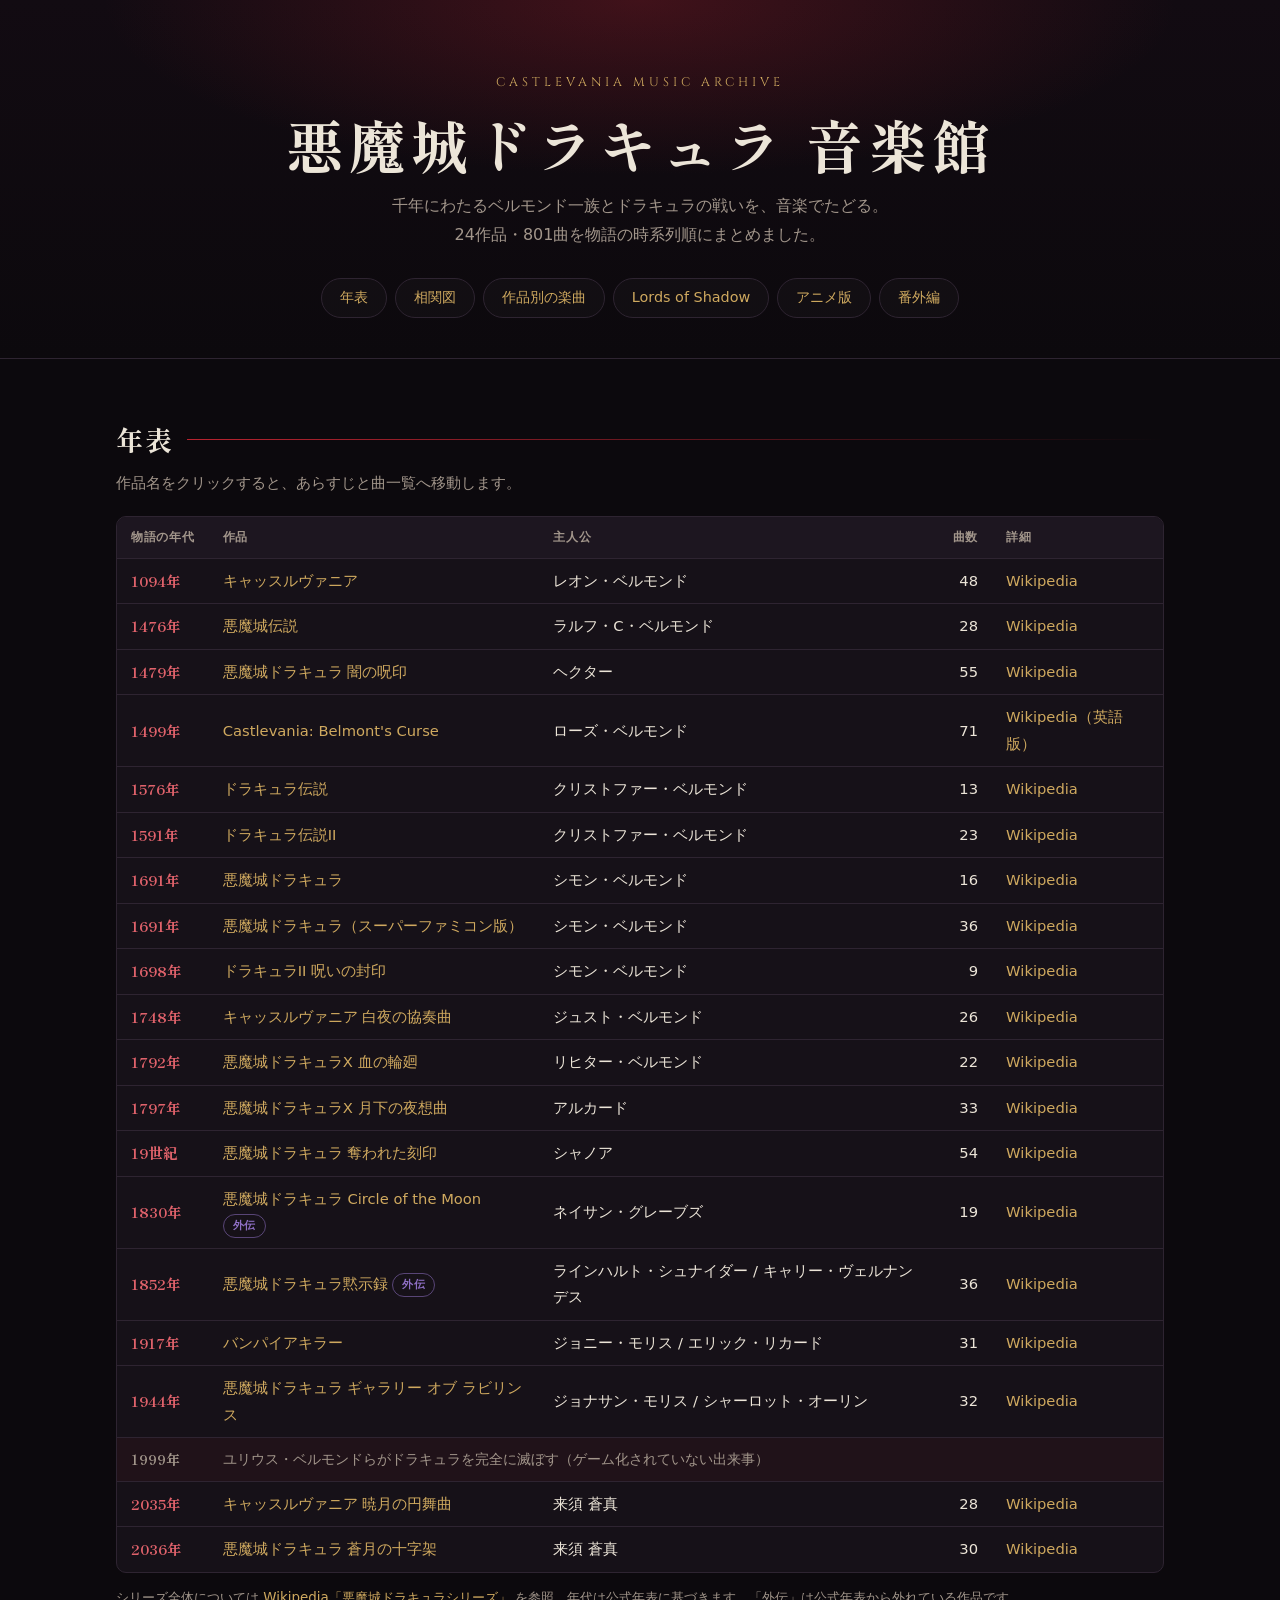
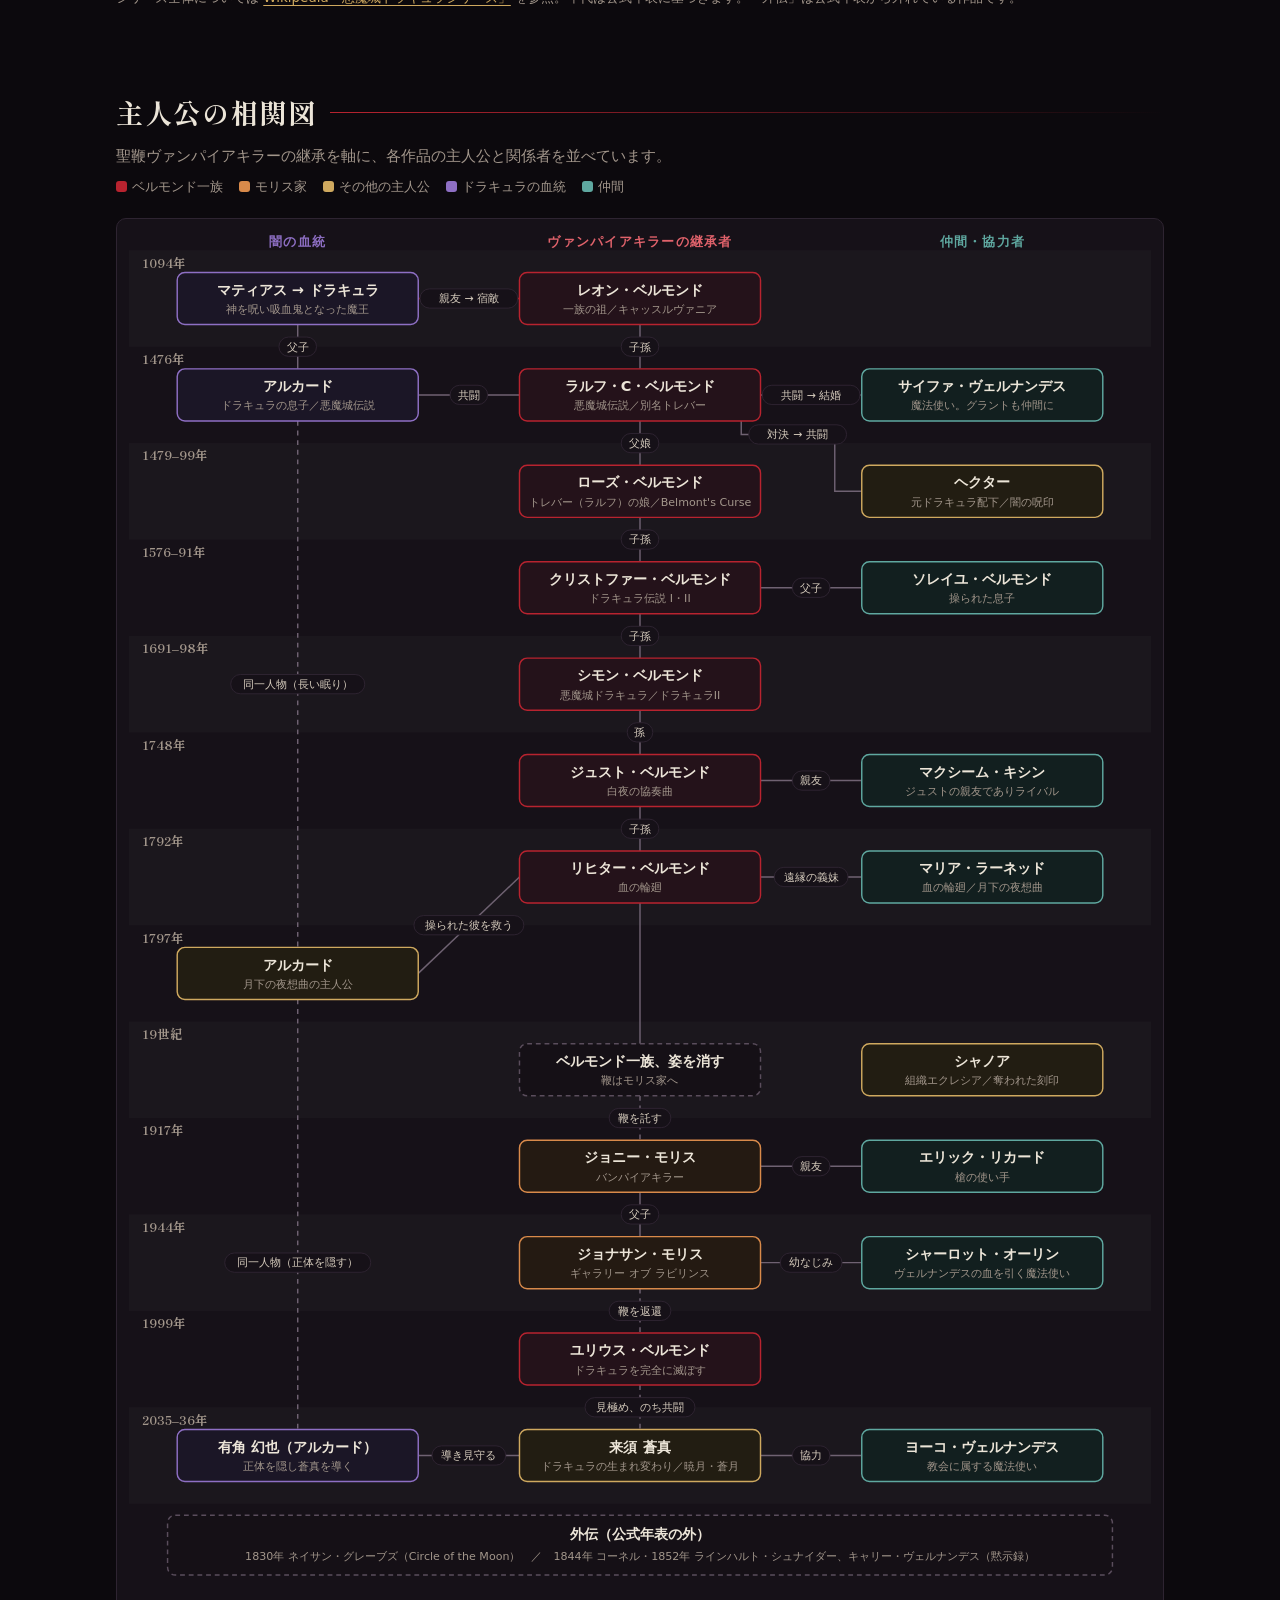
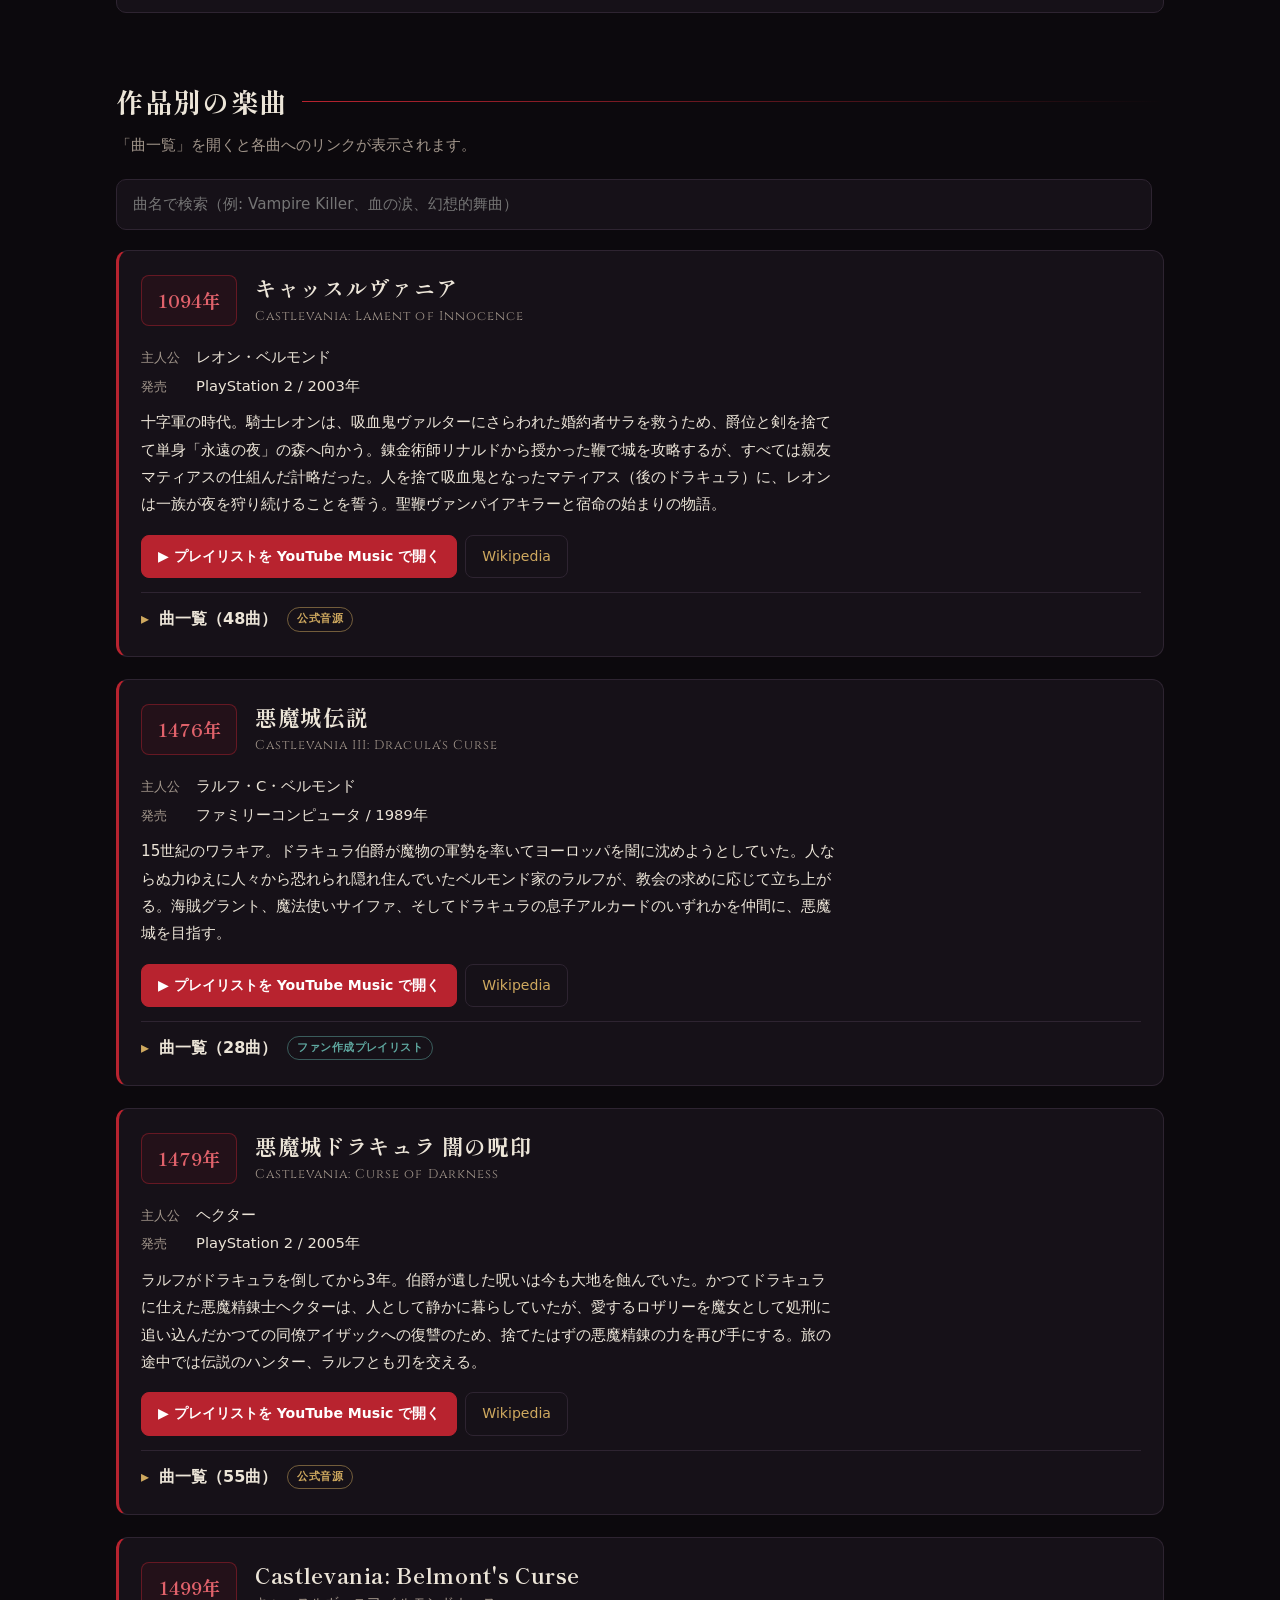
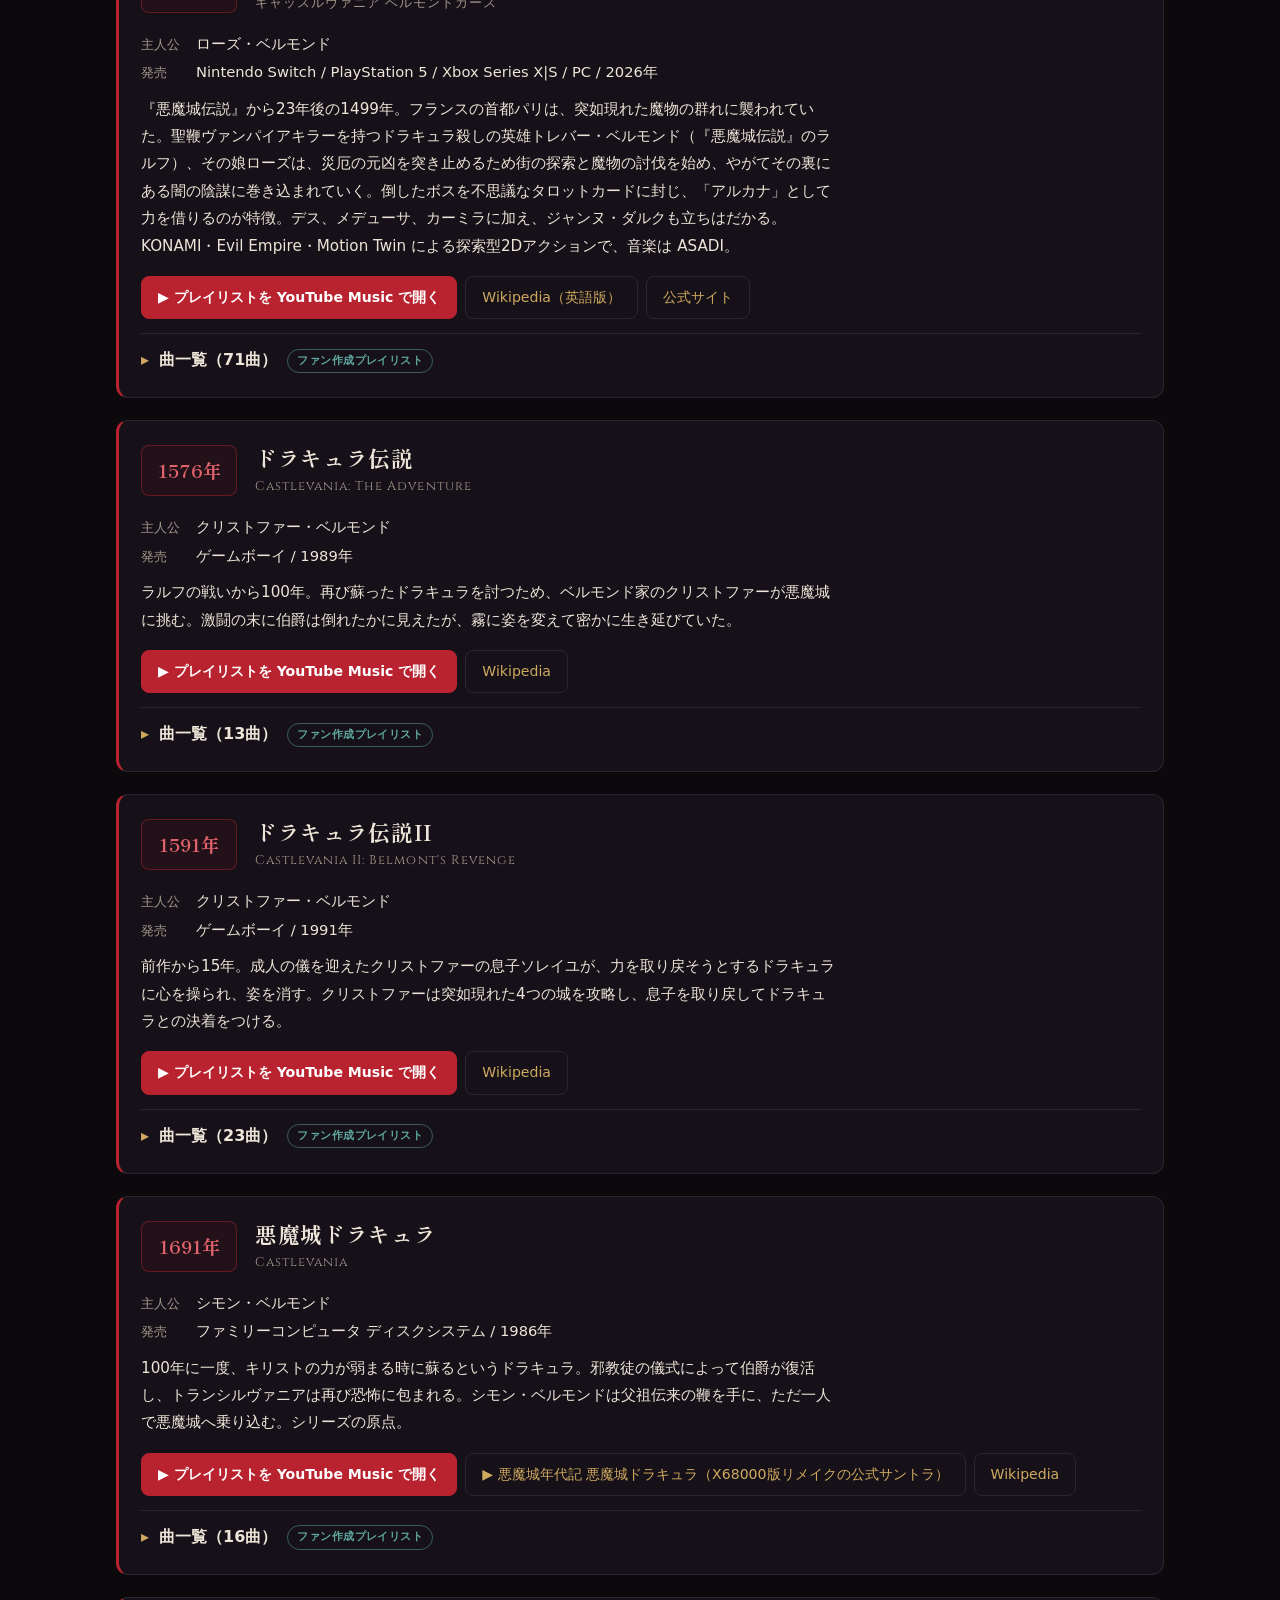
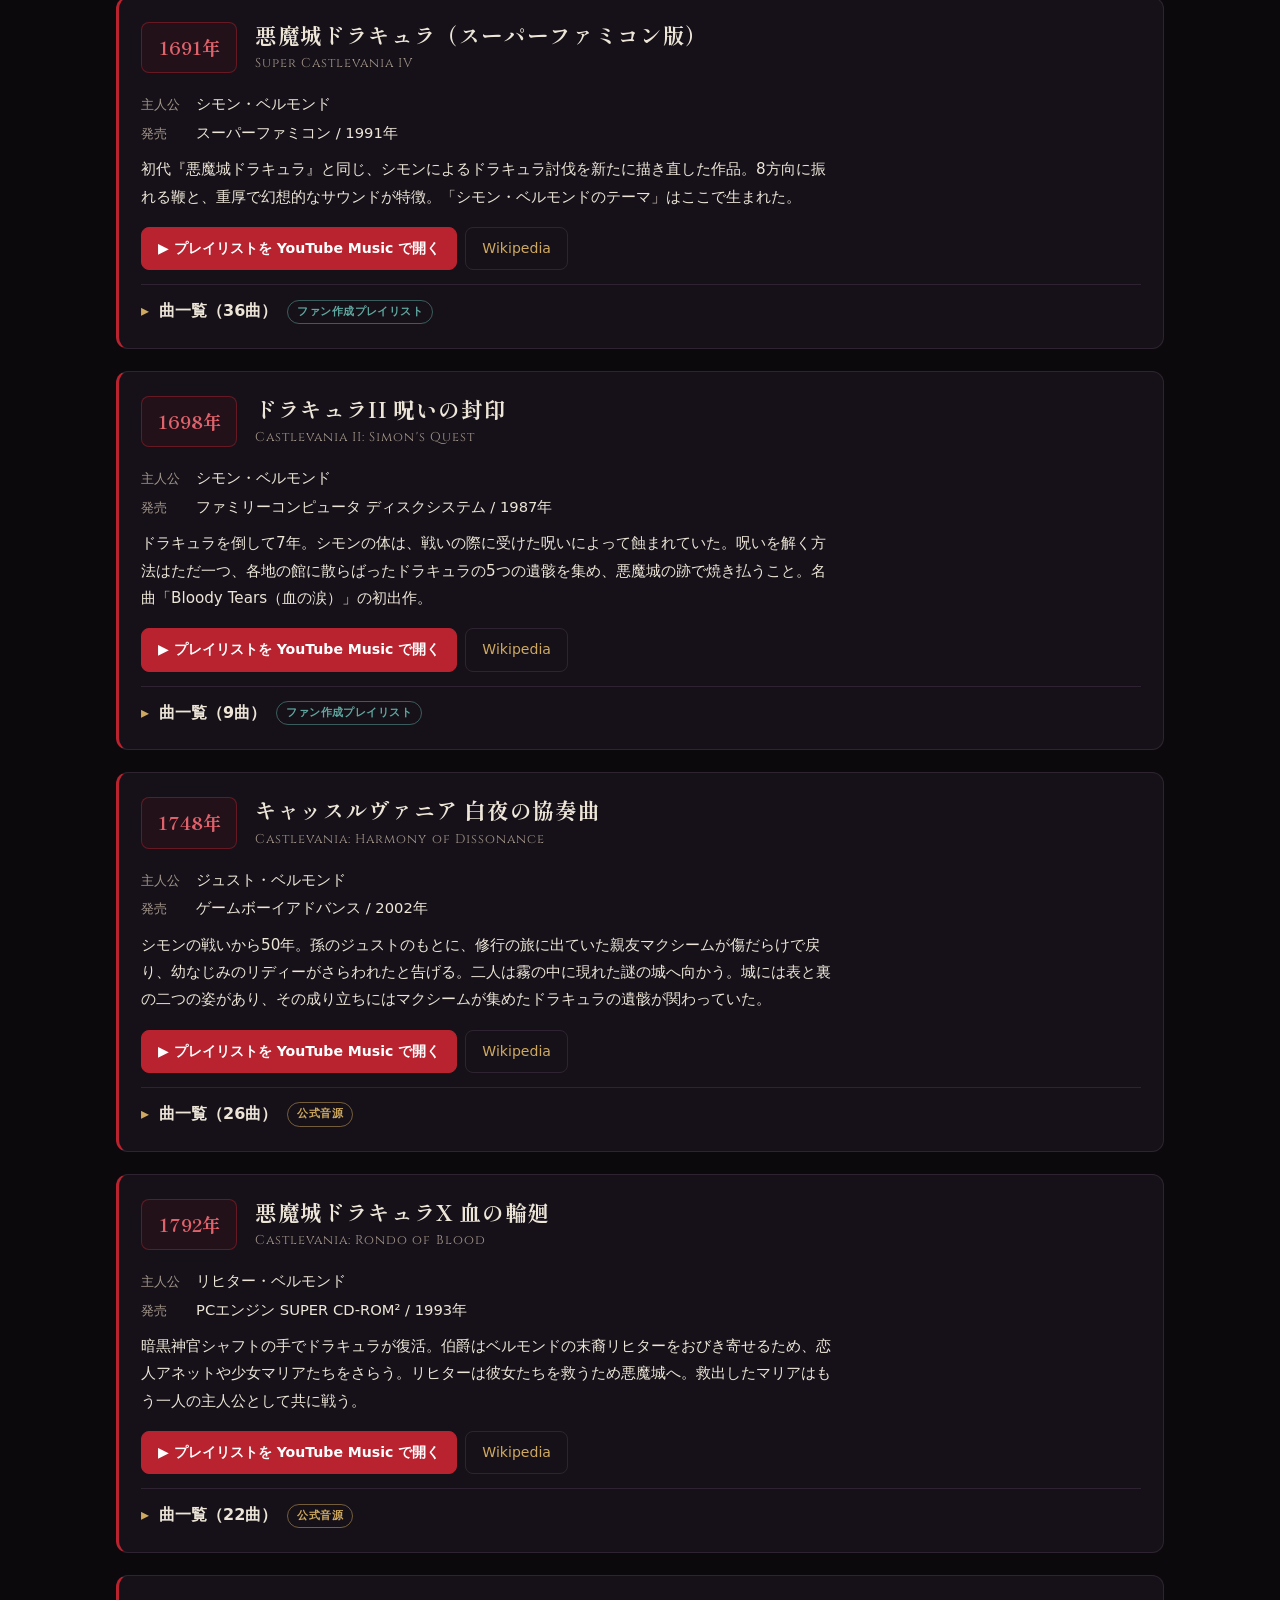
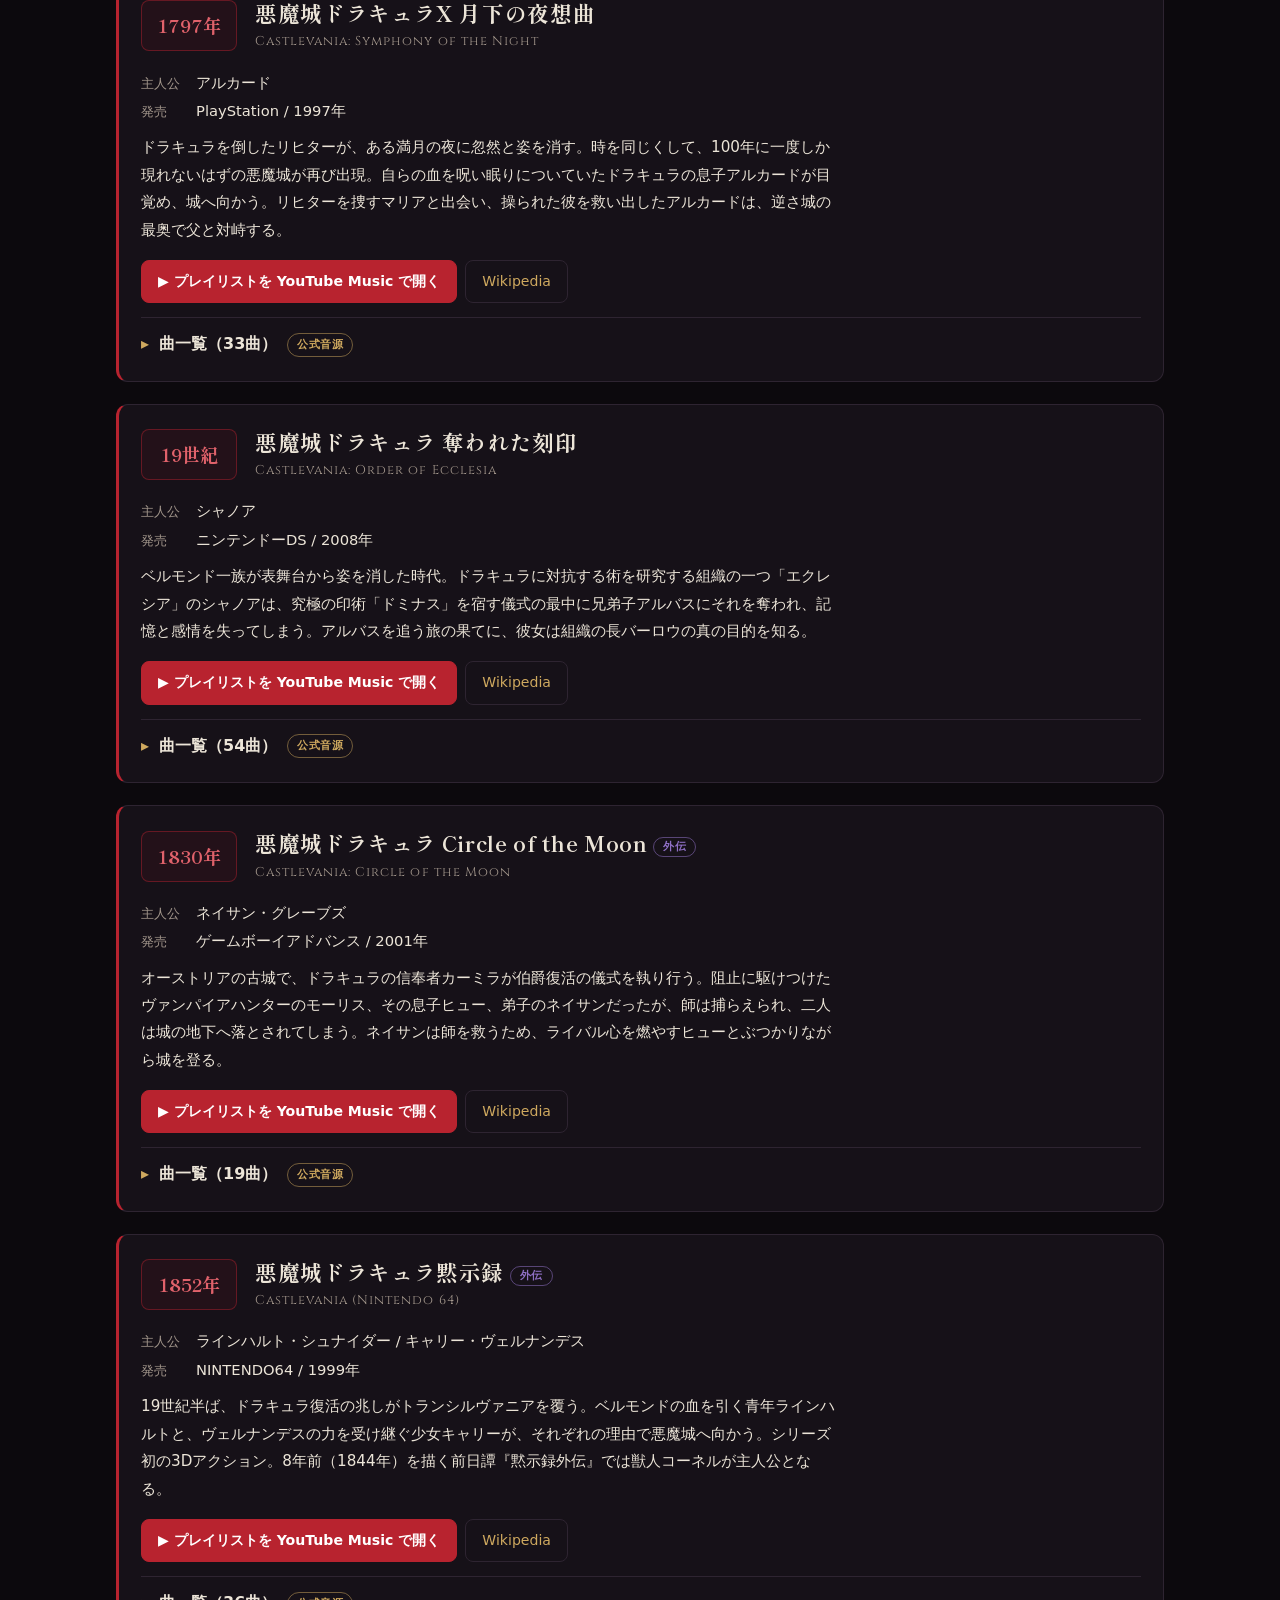
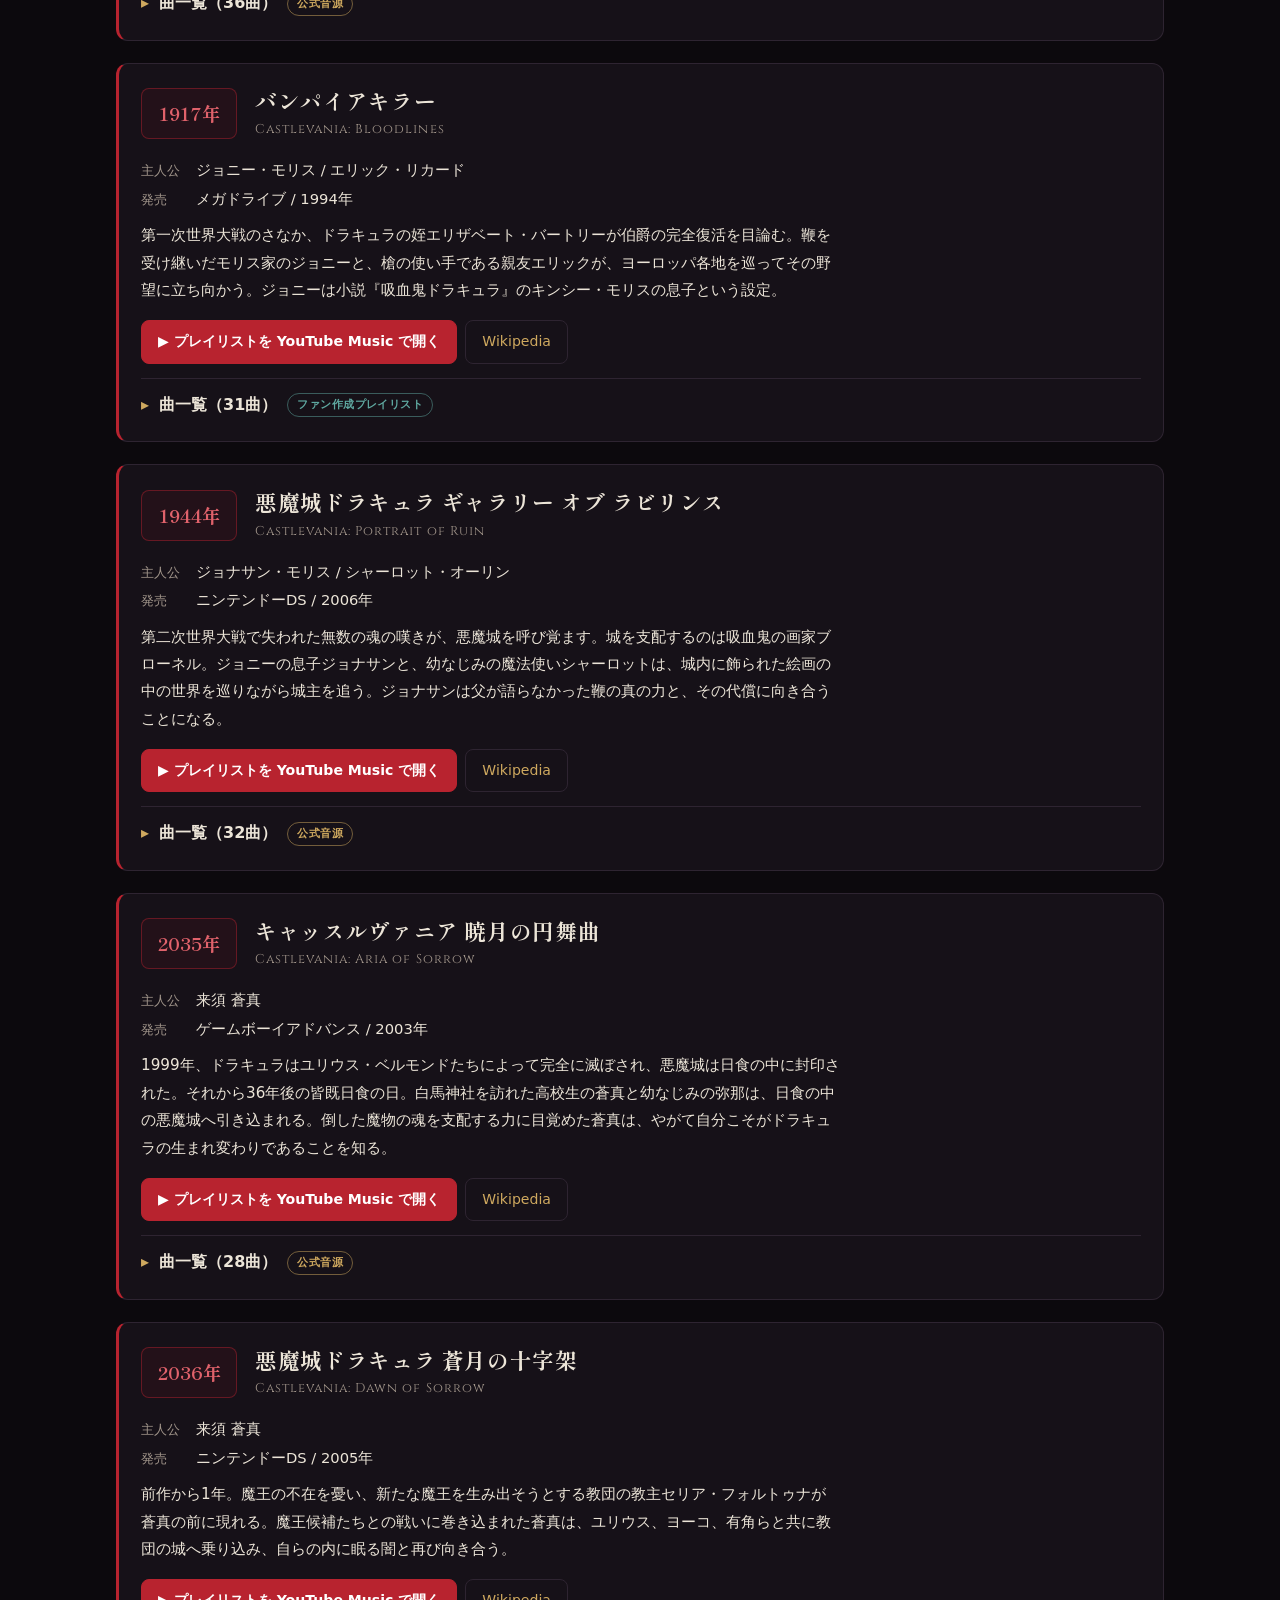
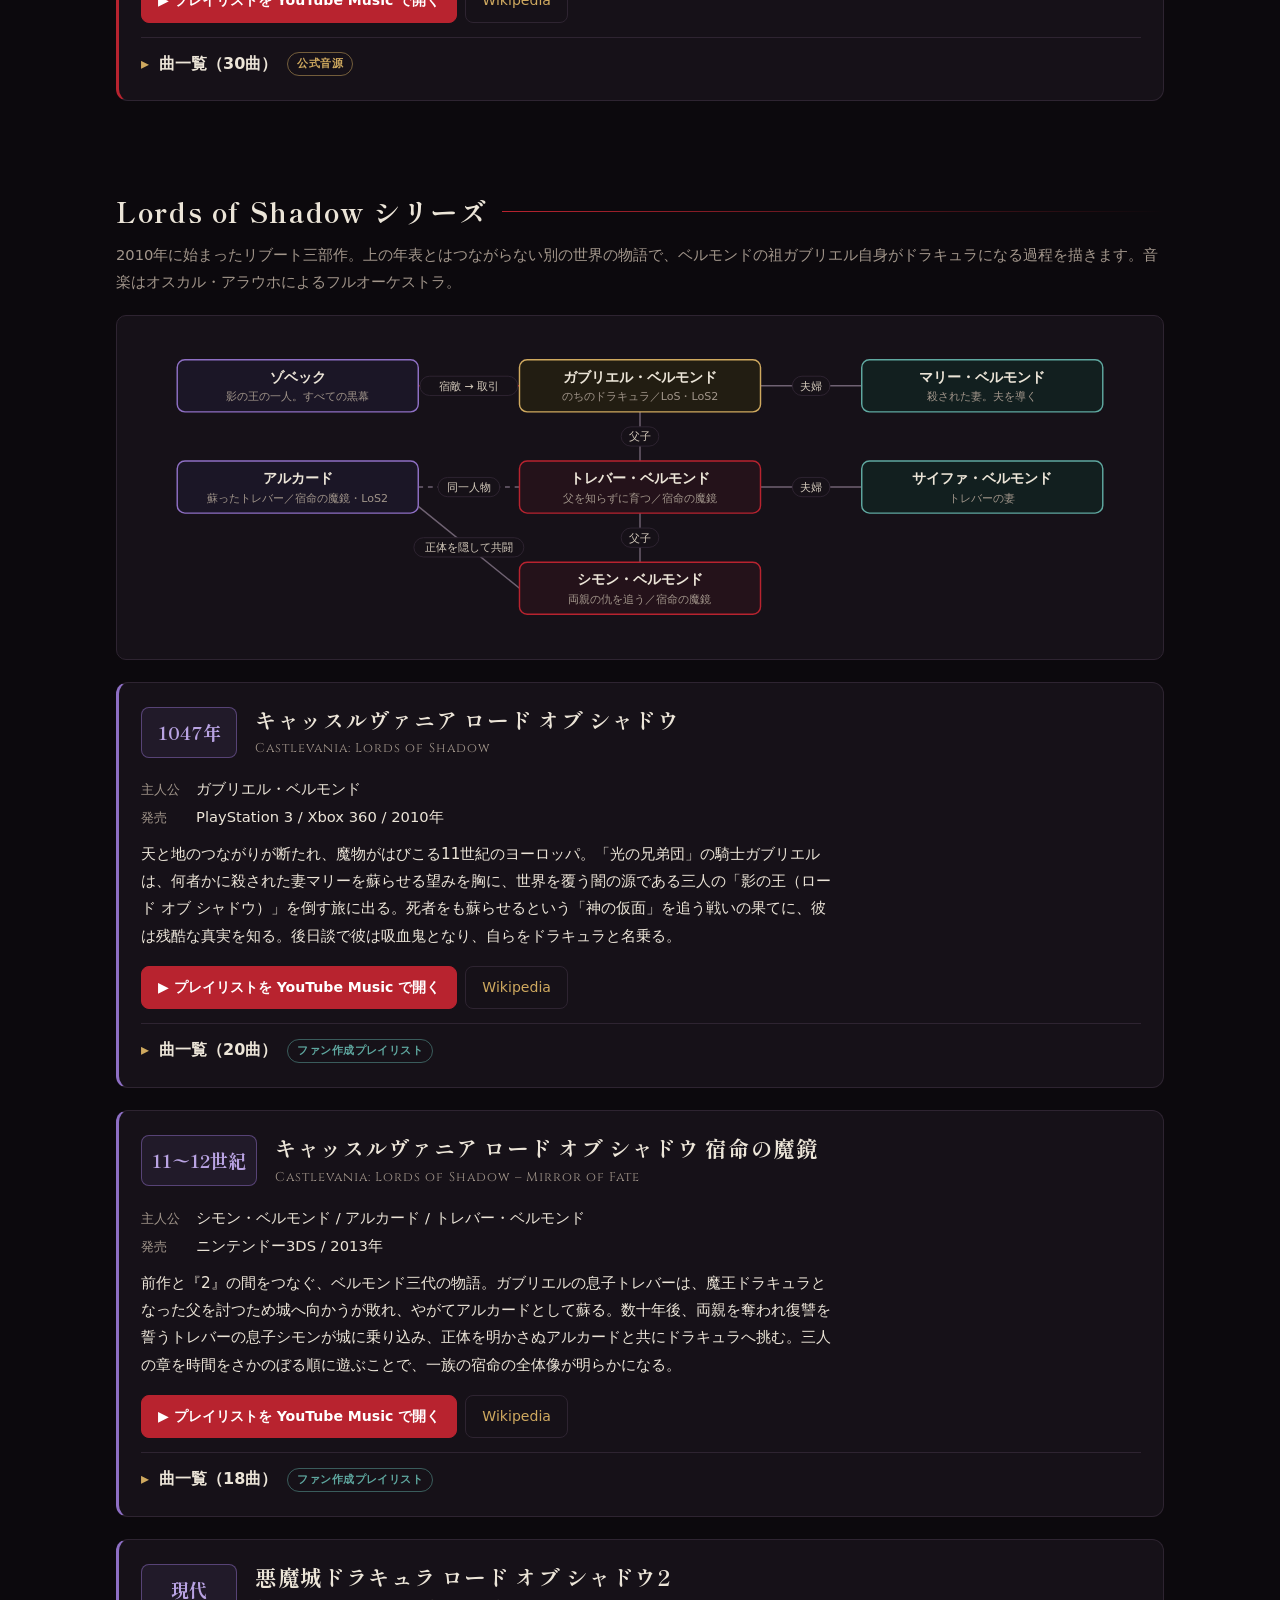
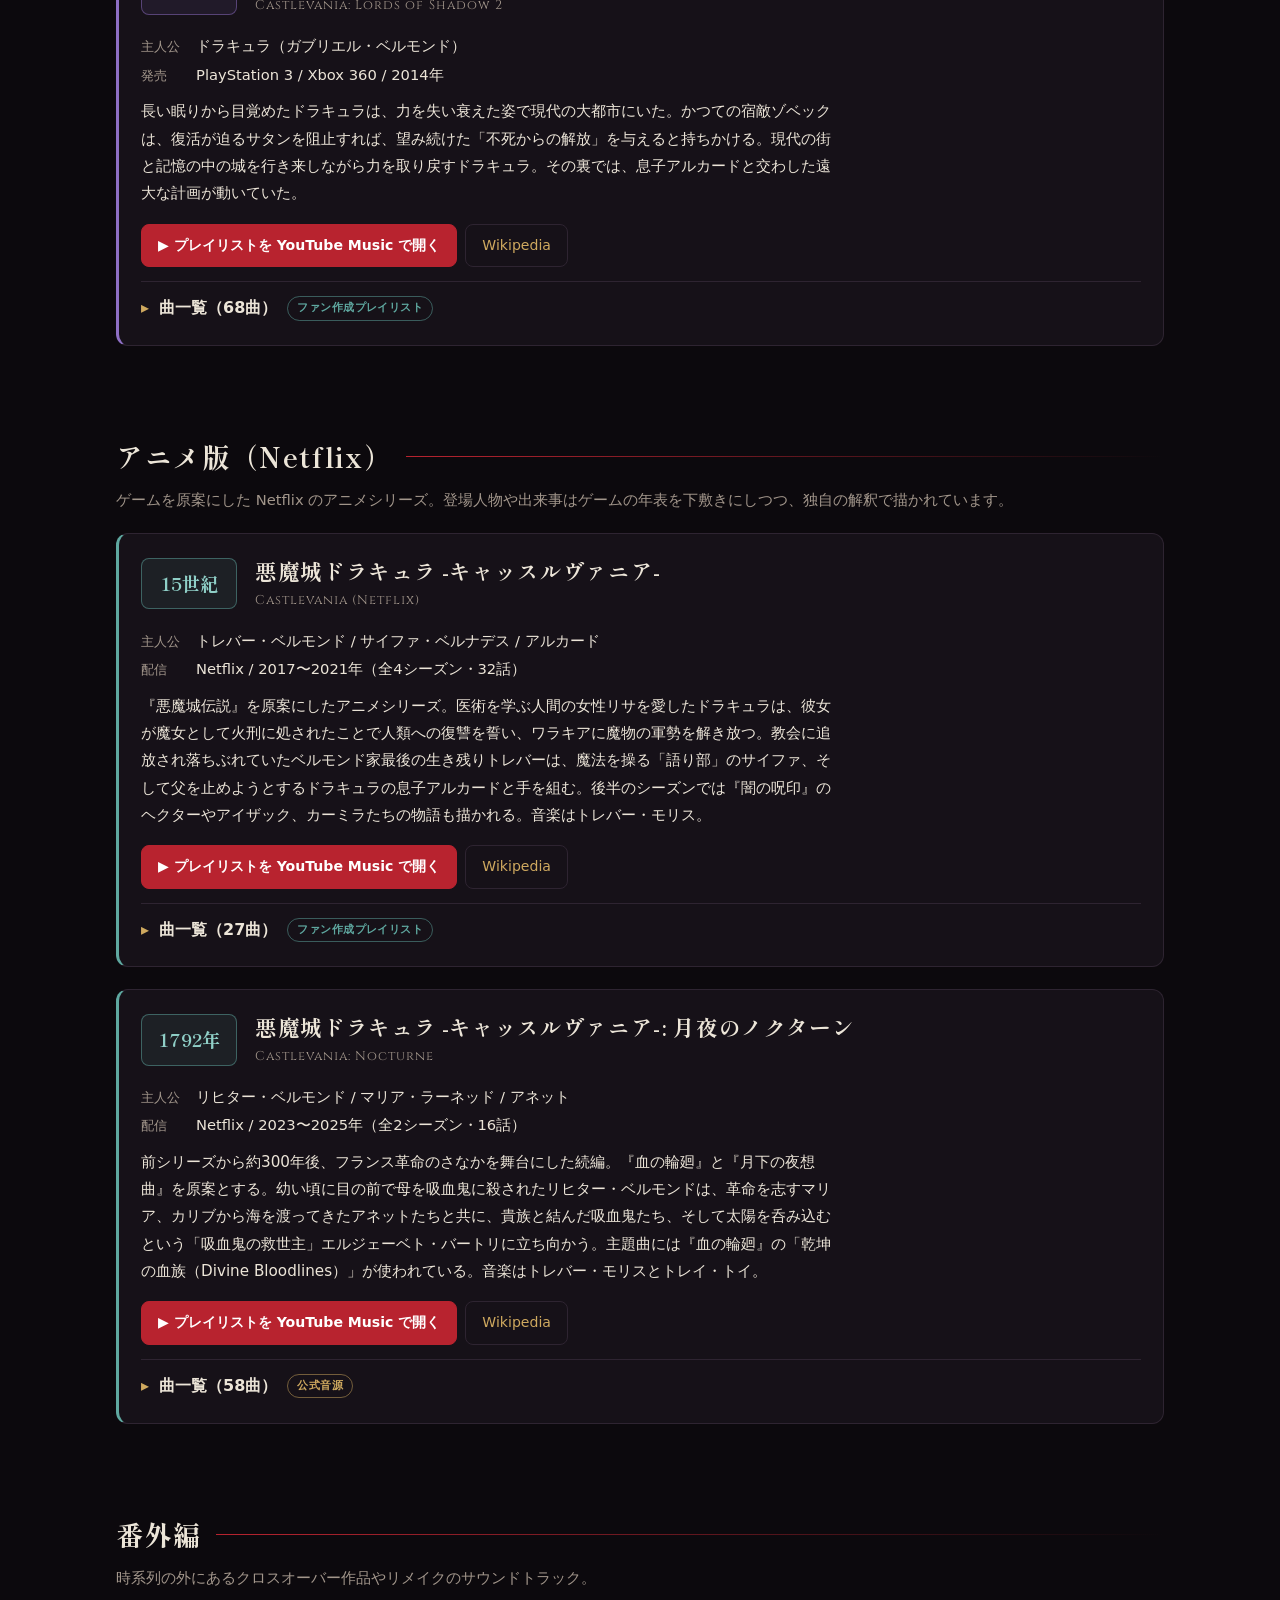
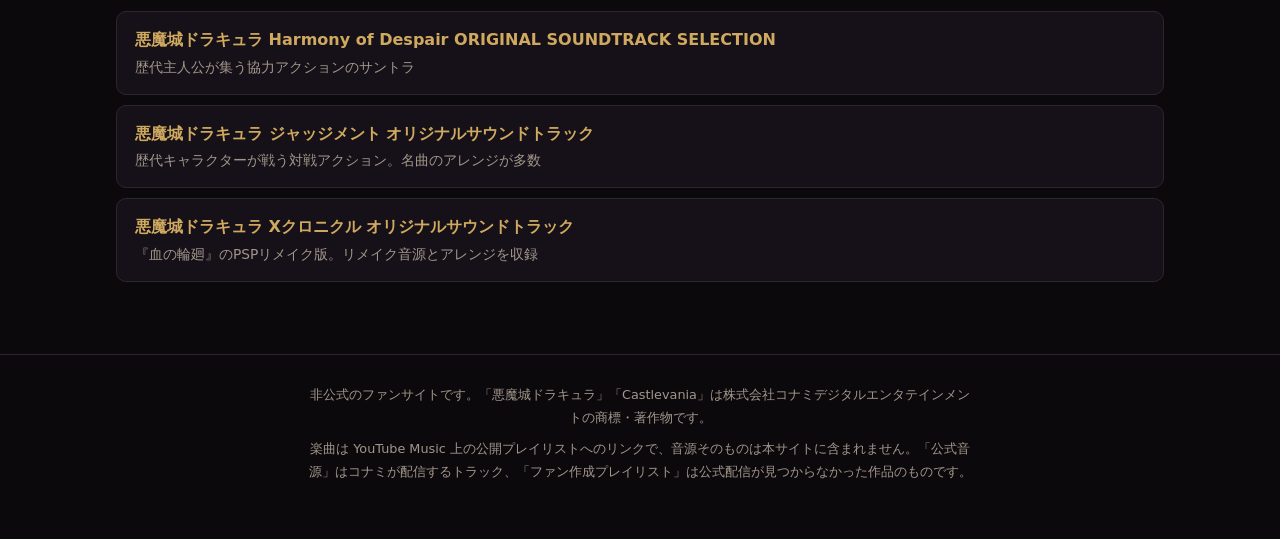
==== commit 9cb937c5: "Add Netflix anime section Adds Castlevania (2017-2021) and Castlevania: Nocturne (2023-2025) as a se" ====
--- a/index.html
+++ b/index.html
@@ -15,12 +15,13 @@
   <p class="kicker">Castlevania Music Archive</p>
   <h1><span>悪魔城ドラキュラ</span> <span>音楽館</span></h1>
   <p class="lead">千年にわたるベルモンド一族とドラキュラの戦いを、音楽でたどる。<br>
-  22作品・716曲を物語の時系列順にまとめました。</p>
+  24作品・801曲を物語の時系列順にまとめました。</p>
   <nav>
     <a href="#timeline">年表</a>
     <a href="#relations">相関図</a>
     <a href="#games">作品別の楽曲</a>
     <a href="#los">Lords of Shadow</a>
+    <a href="#anime">アニメ版</a>
     <a href="#bonus">番外編</a>
   </nav>
 </header>
@@ -607,6 +608,62 @@
 </article></div>
 </section>
 
+<section id="anime">
+  <h2>アニメ版（Netflix）</h2>
+  <p class="sec-lead">ゲームを原案にした Netflix のアニメシリーズ。登場人物や出来事はゲームの年表を下敷きにしつつ、独自の解釈で描かれています。</p>
+  
+<article class="game" id="anime1">
+  <header>
+    <div class="year">15世紀</div>
+    <div>
+      <h3>悪魔城ドラキュラ -キャッスルヴァニア- </h3>
+      <p class="en">Castlevania (Netflix)</p>
+    </div>
+  </header>
+  <dl>
+    <dt>主人公</dt><dd>トレバー・ベルモンド / サイファ・ベルナデス / アルカード</dd>
+    <dt>配信</dt><dd>Netflix / 2017〜2021年（全4シーズン・32話）</dd>
+  </dl>
+  <p class="story">『悪魔城伝説』を原案にしたアニメシリーズ。医術を学ぶ人間の女性リサを愛したドラキュラは、彼女が魔女として火刑に処されたことで人類への復讐を誓い、ワラキアに魔物の軍勢を解き放つ。教会に追放され落ちぶれていたベルモンド家最後の生き残りトレバーは、魔法を操る「語り部」のサイファ、そして父を止めようとするドラキュラの息子アルカードと手を組む。後半のシーズンでは『闇の呪印』のヘクターやアイザック、カーミラたちの物語も描かれる。音楽はトレバー・モリス。</p>
+  <div class="links">
+    <a class="btn" href="https://music.youtube.com/playlist?list=PL0Yjq_jaAWW1HSKEs-NQk0slYURL8jzMt" target="_blank" rel="noopener">▶ プレイリストを YouTube Music で開く</a>
+    
+    <a class="btn ghost" href="https://ja.wikipedia.org/wiki/%E6%82%AA%E9%AD%94%E5%9F%8E%E3%83%89%E3%83%A9%E3%82%AD%E3%83%A5%E3%83%A9_-%E3%82%AD%E3%83%A3%E3%83%83%E3%82%B9%E3%83%AB%E3%83%B4%E3%82%A1%E3%83%8B%E3%82%A2-" target="_blank" rel="noopener">Wikipedia</a>
+    
+  </div>
+  <details>
+    <summary><span>曲一覧（27曲）</span> <span class="badge com">ファン作成プレイリスト</span></summary>
+    <p class="note">※ プレイリストはシーズン1のサウンドトラックです。</p>
+    <div class="tw"><table><thead><tr><th class="num">#</th><th>曲名（クリックで YouTube Music を開く）</th><th class="dur">時間</th></tr></thead><tbody><tr><td class="num">1</td><td><a href="https://music.youtube.com/watch?v=mXj6zANhajs&amp;list=PL0Yjq_jaAWW1HSKEs-NQk0slYURL8jzMt" target="_blank" rel="noopener">Main Title</a></td><td class="dur">1:14</td></tr><tr><td class="num">2</td><td><a href="https://music.youtube.com/watch?v=jSKjvcJQk_8&amp;list=PL0Yjq_jaAWW1HSKEs-NQk0slYURL8jzMt" target="_blank" rel="noopener">Wallachia 1455</a></td><td class="dur">1:26</td></tr><tr><td class="num">3</td><td><a href="https://music.youtube.com/watch?v=F1sy6Df0Vo4&amp;list=PL0Yjq_jaAWW1HSKEs-NQk0slYURL8jzMt" target="_blank" rel="noopener">Lisa of Lupu</a></td><td class="dur">1:26</td></tr><tr><td class="num">4</td><td><a href="https://music.youtube.com/watch?v=msANNzS-Dfk&amp;list=PL0Yjq_jaAWW1HSKEs-NQk0slYURL8jzMt" target="_blank" rel="noopener">The True Science</a></td><td class="dur">2:23</td></tr><tr><td class="num">5</td><td><a href="https://music.youtube.com/watch?v=F8773EQf1fg&amp;list=PL0Yjq_jaAWW1HSKEs-NQk0slYURL8jzMt" target="_blank" rel="noopener">Vlad Searches for Lisa</a></td><td class="dur">1:18</td></tr><tr><td class="num">6</td><td><a href="https://music.youtube.com/watch?v=1SNeWL9J6CA&amp;list=PL0Yjq_jaAWW1HSKEs-NQk0slYURL8jzMt" target="_blank" rel="noopener">No More Do I Travel as a Man</a></td><td class="dur">1:59</td></tr><tr><td class="num">7</td><td><a href="https://music.youtube.com/watch?v=XpqvRokVrEQ&amp;list=PL0Yjq_jaAWW1HSKEs-NQk0slYURL8jzMt" target="_blank" rel="noopener">There Are No Innocents</a></td><td class="dur">0:56</td></tr><tr><td class="num">8</td><td><a href="https://music.youtube.com/watch?v=3-fD2Rc2foI&amp;list=PL0Yjq_jaAWW1HSKEs-NQk0slYURL8jzMt" target="_blank" rel="noopener">Hordes Descend on Targoviste</a></td><td class="dur">2:20</td></tr><tr><td class="num">9</td><td><a href="https://music.youtube.com/watch?v=xBftO6nD9G0&amp;list=PL0Yjq_jaAWW1HSKEs-NQk0slYURL8jzMt" target="_blank" rel="noopener">Murdenu Tavern</a></td><td class="dur">1:32</td></tr><tr><td class="num">10</td><td><a href="https://music.youtube.com/watch?v=eh9SK2gTUww&amp;list=PL0Yjq_jaAWW1HSKEs-NQk0slYURL8jzMt" target="_blank" rel="noopener">Tavern Brawl</a></td><td class="dur">1:45</td></tr><tr><td class="num">11</td><td><a href="https://music.youtube.com/watch?v=xni-FkwEWs0&amp;list=PL0Yjq_jaAWW1HSKEs-NQk0slYURL8jzMt" target="_blank" rel="noopener">Bloody Greist</a></td><td class="dur">3:17</td></tr><tr><td class="num">12</td><td><a href="https://music.youtube.com/watch?v=0HbFdNIqTno&amp;list=PL0Yjq_jaAWW1HSKEs-NQk0slYURL8jzMt" target="_blank" rel="noopener">Bit of Dried Goat</a></td><td class="dur">2:18</td></tr><tr><td class="num">13</td><td><a href="https://music.youtube.com/watch?v=7OymuFUFHaA&amp;list=PL0Yjq_jaAWW1HSKEs-NQk0slYURL8jzMt" target="_blank" rel="noopener">Alley Fight</a></td><td class="dur">1:54</td></tr><tr><td class="num">14</td><td><a href="https://music.youtube.com/watch?v=8r6pFrlnb24&amp;list=PL0Yjq_jaAWW1HSKEs-NQk0slYURL8jzMt" target="_blank" rel="noopener">We Can&#x27;t Turn Away</a></td><td class="dur">4:58</td></tr><tr><td class="num">15</td><td><a href="https://music.youtube.com/watch?v=JQh31S31Gxw&amp;list=PL0Yjq_jaAWW1HSKEs-NQk0slYURL8jzMt" target="_blank" rel="noopener">Trevor Fights the Cyclops</a></td><td class="dur">2:31</td></tr><tr><td class="num">16</td><td><a href="https://music.youtube.com/watch?v=oePS3NVvats&amp;list=PL0Yjq_jaAWW1HSKEs-NQk0slYURL8jzMt" target="_blank" rel="noopener">War for the Soul of Our People</a></td><td class="dur">1:53</td></tr><tr><td class="num">17</td><td><a href="https://music.youtube.com/watch?v=LaSIs0bqNaE&amp;list=PL0Yjq_jaAWW1HSKEs-NQk0slYURL8jzMt" target="_blank" rel="noopener">Twilight Descends</a></td><td class="dur">1:23</td></tr><tr><td class="num">18</td><td><a href="https://music.youtube.com/watch?v=8zquJnjH67A&amp;list=PL0Yjq_jaAWW1HSKEs-NQk0slYURL8jzMt" target="_blank" rel="noopener">I&#x27;m Trevor Belmont</a></td><td class="dur">1:02</td></tr><tr><td class="num">19</td><td><a href="https://music.youtube.com/watch?v=xkAkXjPIsSQ&amp;list=PL0Yjq_jaAWW1HSKEs-NQk0slYURL8jzMt" target="_blank" rel="noopener">Trevor Fights the Mob</a></td><td class="dur">2:22</td></tr><tr><td class="num">20</td><td><a href="https://music.youtube.com/watch?v=QvP0TCQVGK8&amp;list=PL0Yjq_jaAWW1HSKEs-NQk0slYURL8jzMt" target="_blank" rel="noopener">Let Me Kiss You</a></td><td class="dur">3:14</td></tr><tr><td class="num">21</td><td><a href="https://music.youtube.com/watch?v=oF3hAhKTrwM&amp;list=PL0Yjq_jaAWW1HSKEs-NQk0slYURL8jzMt" target="_blank" rel="noopener">I Fight for Myself</a></td><td class="dur">3:17</td></tr><tr><td class="num">22</td><td><a href="https://music.youtube.com/watch?v=QeaE17jA2N8&amp;list=PL0Yjq_jaAWW1HSKEs-NQk0slYURL8jzMt" target="_blank" rel="noopener">Night Hordes Besiege Gresit</a></td><td class="dur">1:46</td></tr><tr><td class="num">23</td><td><a href="https://music.youtube.com/watch?v=hVAgwTFm4yE&amp;list=PL0Yjq_jaAWW1HSKEs-NQk0slYURL8jzMt" target="_blank" rel="noopener">There&#x27;s an Army of Us</a></td><td class="dur">2:18</td></tr><tr><td class="num">24</td><td><a href="https://music.youtube.com/watch?v=PNQkoFW408k&amp;list=PL0Yjq_jaAWW1HSKEs-NQk0slYURL8jzMt" target="_blank" rel="noopener">Trevor and Sypha in the Catacombs</a></td><td class="dur">2:23</td></tr><tr><td class="num">25</td><td><a href="https://music.youtube.com/watch?v=8G9XoJyIu60&amp;list=PL0Yjq_jaAWW1HSKEs-NQk0slYURL8jzMt" target="_blank" rel="noopener">Alucard Rises</a></td><td class="dur">3:55</td></tr><tr><td class="num">26</td><td><a href="https://music.youtube.com/watch?v=oi081SAsKAw&amp;list=PL0Yjq_jaAWW1HSKEs-NQk0slYURL8jzMt" target="_blank" rel="noopener">Trevor Fights Alucard</a></td><td class="dur">2:45</td></tr><tr><td class="num">27</td><td><a href="https://music.youtube.com/watch?v=BxQB4WTmxKY&amp;list=PL0Yjq_jaAWW1HSKEs-NQk0slYURL8jzMt" target="_blank" rel="noopener">Hunter, Scholar, Soldier</a></td><td class="dur">1:58</td></tr></tbody></table></div>
+  </details>
+</article>
+<article class="game" id="noc">
+  <header>
+    <div class="year">1792年</div>
+    <div>
+      <h3>悪魔城ドラキュラ -キャッスルヴァニア-: 月夜のノクターン </h3>
+      <p class="en">Castlevania: Nocturne</p>
+    </div>
+  </header>
+  <dl>
+    <dt>主人公</dt><dd>リヒター・ベルモンド / マリア・ラーネッド / アネット</dd>
+    <dt>配信</dt><dd>Netflix / 2023〜2025年（全2シーズン・16話）</dd>
+  </dl>
+  <p class="story">前シリーズから約300年後、フランス革命のさなかを舞台にした続編。『血の輪廻』と『月下の夜想曲』を原案とする。幼い頃に目の前で母を吸血鬼に殺されたリヒター・ベルモンドは、革命を志すマリア、カリブから海を渡ってきたアネットたちと共に、貴族と結んだ吸血鬼たち、そして太陽を呑み込むという「吸血鬼の救世主」エルジェーベト・バートリに立ち向かう。主題曲には『血の輪廻』の「乾坤の血族（Divine Bloodlines）」が使われている。音楽はトレバー・モリスとトレイ・トイ。</p>
+  <div class="links">
+    <a class="btn" href="https://music.youtube.com/playlist?list=PLk5OD8SVmazrJmaZF-2a4GBnpw7Qymtqm" target="_blank" rel="noopener">▶ プレイリストを YouTube Music で開く</a>
+    
+    <a class="btn ghost" href="https://ja.wikipedia.org/wiki/%E6%82%AA%E9%AD%94%E5%9F%8E%E3%83%89%E3%83%A9%E3%82%AD%E3%83%A5%E3%83%A9_-%E3%82%AD%E3%83%A3%E3%83%83%E3%82%B9%E3%83%AB%E3%83%B4%E3%82%A1%E3%83%8B%E3%82%A2-%3A_%E6%9C%88%E5%A4%9C%E3%81%AE%E3%83%8E%E3%82%AF%E3%82%BF%E3%83%BC%E3%83%B3" target="_blank" rel="noopener">Wikipedia</a>
+    
+  </div>
+  <details>
+    <summary><span>曲一覧（58曲）</span> <span class="badge off">公式音源</span></summary>
+    <p class="note">※ プレイリストはシーズン1のアルバムです。シーズン2はアルバム単位のプレイリストが見つからなかったため、曲ごとのリンクのみ掲載しています。</p>
+    <div class="tw"><table><thead><tr><th class="num">#</th><th>曲名（クリックで YouTube Music を開く）</th><th class="dur">時間</th></tr></thead><tbody><tr class="grp"><th colspan="3" scope="colgroup">シーズン1（Castlevania Nocturne Original Series Soundtrack）</th></tr><tr><td class="num">1</td><td><a href="https://music.youtube.com/watch?v=ozjJi0NcRqo&amp;list=PLk5OD8SVmazrJmaZF-2a4GBnpw7Qymtqm" target="_blank" rel="noopener">Divine Bloodlines</a></td><td class="dur">1:48</td></tr><tr><td class="num">2</td><td><a href="https://music.youtube.com/watch?v=l4UnHOdYtcM&amp;list=PLk5OD8SVmazrJmaZF-2a4GBnpw7Qymtqm" target="_blank" rel="noopener">Don&#x27;t Listen to Her</a></td><td class="dur">4:33</td></tr><tr><td class="num">3</td><td><a href="https://music.youtube.com/watch?v=4EWtNswb0Ls&amp;list=PLk5OD8SVmazrJmaZF-2a4GBnpw7Qymtqm" target="_blank" rel="noopener">Vive la révolution</a></td><td class="dur">2:45</td></tr><tr><td class="num">4</td><td><a href="https://music.youtube.com/watch?v=tHS_hZ1BuLQ&amp;list=PLk5OD8SVmazrJmaZF-2a4GBnpw7Qymtqm" target="_blank" rel="noopener">Chateau Vampires</a></td><td class="dur">2:01</td></tr><tr><td class="num">5</td><td><a href="https://music.youtube.com/watch?v=zspCScwAzFs&amp;list=PLk5OD8SVmazrJmaZF-2a4GBnpw7Qymtqm" target="_blank" rel="noopener">Always</a></td><td class="dur">2:01</td></tr><tr><td class="num">6</td><td><a href="https://music.youtube.com/watch?v=br2Y5HQDY0Y&amp;list=PLk5OD8SVmazrJmaZF-2a4GBnpw7Qymtqm" target="_blank" rel="noopener">Vampire Messiah</a></td><td class="dur">2:23</td></tr><tr><td class="num">7</td><td><a href="https://music.youtube.com/watch?v=Re_lterrWpw&amp;list=PLk5OD8SVmazrJmaZF-2a4GBnpw7Qymtqm" target="_blank" rel="noopener">My Sister</a></td><td class="dur">2:32</td></tr><tr><td class="num">8</td><td><a href="https://music.youtube.com/watch?v=EpuPLGqwhLc&amp;list=PLk5OD8SVmazrJmaZF-2a4GBnpw7Qymtqm" target="_blank" rel="noopener">Dido&#x27;s Lament</a></td><td class="dur">2:23</td></tr><tr><td class="num">9</td><td><a href="https://music.youtube.com/watch?v=iy1Z_Ftz10Q&amp;list=PLk5OD8SVmazrJmaZF-2a4GBnpw7Qymtqm" target="_blank" rel="noopener">Thunder and Blood</a></td><td class="dur">2:42</td></tr><tr><td class="num">10</td><td><a href="https://music.youtube.com/watch?v=jSX4NzmTPsI&amp;list=PLk5OD8SVmazrJmaZF-2a4GBnpw7Qymtqm" target="_blank" rel="noopener">Reborn</a></td><td class="dur">2:19</td></tr><tr><td class="num">11</td><td><a href="https://music.youtube.com/watch?v=dHn9TUmDe1E&amp;list=PLk5OD8SVmazrJmaZF-2a4GBnpw7Qymtqm" target="_blank" rel="noopener">Could Not Be Caged</a></td><td class="dur">2:20</td></tr><tr><td class="num">12</td><td><a href="https://music.youtube.com/watch?v=CiSJEka8xms&amp;list=PLk5OD8SVmazrJmaZF-2a4GBnpw7Qymtqm" target="_blank" rel="noopener">Rebellion</a></td><td class="dur">3:57</td></tr><tr><td class="num">13</td><td><a href="https://music.youtube.com/watch?v=nU_G6s-9Hgw&amp;list=PLk5OD8SVmazrJmaZF-2a4GBnpw7Qymtqm" target="_blank" rel="noopener">Work of the Devil</a></td><td class="dur">2:39</td></tr><tr><td class="num">14</td><td><a href="https://music.youtube.com/watch?v=Vm1zRIPfTvM&amp;list=PLk5OD8SVmazrJmaZF-2a4GBnpw7Qymtqm" target="_blank" rel="noopener">Sunrise, Sunset</a></td><td class="dur">1:35</td></tr><tr><td class="num">15</td><td><a href="https://music.youtube.com/watch?v=__dV0ekcqKE&amp;list=PLk5OD8SVmazrJmaZF-2a4GBnpw7Qymtqm" target="_blank" rel="noopener">Lamento della Ninfa</a></td><td class="dur">2:54</td></tr><tr><td class="num">16</td><td><a href="https://music.youtube.com/watch?v=ApioKZyOplM&amp;list=PLk5OD8SVmazrJmaZF-2a4GBnpw7Qymtqm" target="_blank" rel="noopener">Give It Your Best</a></td><td class="dur">1:04</td></tr><tr><td class="num">17</td><td><a href="https://music.youtube.com/watch?v=VZrevJiAAyc&amp;list=PLk5OD8SVmazrJmaZF-2a4GBnpw7Qymtqm" target="_blank" rel="noopener">Too Heavy</a></td><td class="dur">2:21</td></tr><tr><td class="num">18</td><td><a href="https://music.youtube.com/watch?v=-tMMC5y-BaU&amp;list=PLk5OD8SVmazrJmaZF-2a4GBnpw7Qymtqm" target="_blank" rel="noopener">Source of Your Fury</a></td><td class="dur">2:14</td></tr><tr><td class="num">19</td><td><a href="https://music.youtube.com/watch?v=HjPOWHAtY_M&amp;list=PLk5OD8SVmazrJmaZF-2a4GBnpw7Qymtqm" target="_blank" rel="noopener">Light in This Darkness</a></td><td class="dur">2:45</td></tr><tr><td class="num">20</td><td><a href="https://music.youtube.com/watch?v=JOo975rcnyU&amp;list=PLk5OD8SVmazrJmaZF-2a4GBnpw7Qymtqm" target="_blank" rel="noopener">Eclipse</a></td><td class="dur">3:12</td></tr><tr><td class="num">21</td><td><a href="https://music.youtube.com/watch?v=hDNlhOwEE6Q&amp;list=PLk5OD8SVmazrJmaZF-2a4GBnpw7Qymtqm" target="_blank" rel="noopener">Mistress of Dread</a></td><td class="dur">1:40</td></tr><tr><td class="num">22</td><td><a href="https://music.youtube.com/watch?v=rI6Hog6v6AY&amp;list=PLk5OD8SVmazrJmaZF-2a4GBnpw7Qymtqm" target="_blank" rel="noopener">Black Eyes</a></td><td class="dur">2:15</td></tr><tr><td class="num">23</td><td><a href="https://music.youtube.com/watch?v=t8NYEaHiUC8&amp;list=PLk5OD8SVmazrJmaZF-2a4GBnpw7Qymtqm" target="_blank" rel="noopener">Wouldn&#x27;t Understand</a></td><td class="dur">0:58</td></tr><tr><td class="num">24</td><td><a href="https://music.youtube.com/watch?v=ww5zmKrM_Sg&amp;list=PLk5OD8SVmazrJmaZF-2a4GBnpw7Qymtqm" target="_blank" rel="noopener">Family in Heart</a></td><td class="dur">1:15</td></tr><tr><td class="num">25</td><td><a href="https://music.youtube.com/watch?v=WmiXpSdTzIU&amp;list=PLk5OD8SVmazrJmaZF-2a4GBnpw7Qymtqm" target="_blank" rel="noopener">Just a Myth</a></td><td class="dur">1:40</td></tr><tr><td class="num">26</td><td><a href="https://music.youtube.com/watch?v=JWQQ6woTLmQ&amp;list=PLk5OD8SVmazrJmaZF-2a4GBnpw7Qymtqm" target="_blank" rel="noopener">I’m Free</a></td><td class="dur">4:12</td></tr><tr><td class="num">27</td><td><a href="https://music.youtube.com/watch?v=JNsj4ah-Ttw&amp;list=PLk5OD8SVmazrJmaZF-2a4GBnpw7Qymtqm" target="_blank" rel="noopener">Lamento della Ninfa (Trailer Version)</a></td><td class="dur">2:28</td></tr><tr><td class="num">28</td><td><a href="https://music.youtube.com/watch?v=vVHhPS7Etoo&amp;list=PLk5OD8SVmazrJmaZF-2a4GBnpw7Qymtqm" target="_blank" rel="noopener">Divine Bloodlines [Trailer Version]</a></td><td class="dur">2:35</td></tr><tr class="grp"><th colspan="3" scope="colgroup">シーズン2（Castlevania Nocturne Season 2 Original Series Soundtrack）</th></tr><tr><td class="num">29</td><td><a href="https://music.youtube.com/watch?v=84ADZ5CVcv4" target="_blank" rel="noopener">Your Choice</a></td><td class="dur">4:18</td></tr><tr><td class="num">30</td><td><a href="https://music.youtube.com/watch?v=ILnGMEtJTbg" target="_blank" rel="noopener">She Who Mauls</a></td><td class="dur">3:10</td></tr><tr><td class="num">31</td><td><a href="https://music.youtube.com/watch?v=eqaTltNL994" target="_blank" rel="noopener">Fire It Is</a></td><td class="dur">2:06</td></tr><tr><td class="num">32</td><td><a href="https://music.youtube.com/watch?v=Y89NjUANumU" target="_blank" rel="noopener">Making Monsters</a></td><td class="dur">1:51</td></tr><tr><td class="num">33</td><td><a href="https://music.youtube.com/watch?v=GsMfuoCLPcE" target="_blank" rel="noopener">Powerful Predatory Deadly</a></td><td class="dur">3:36</td></tr><tr><td class="num">34</td><td><a href="https://music.youtube.com/watch?v=CJI_qQDKN5E" target="_blank" rel="noopener">Heavenly Father</a></td><td class="dur">5:54</td></tr><tr><td class="num">35</td><td><a href="https://music.youtube.com/watch?v=RaRPrafO5Pw" target="_blank" rel="noopener">Somewhere Safe</a></td><td class="dur">1:42</td></tr><tr><td class="num">36</td><td><a href="https://music.youtube.com/watch?v=heQu48sI814" target="_blank" rel="noopener">Please Don&#x27;t Leave Me</a></td><td class="dur">1:13</td></tr><tr><td class="num">37</td><td><a href="https://music.youtube.com/watch?v=dsGkwT32kAY" target="_blank" rel="noopener">Si Dolce E&#x27;l Tormento</a></td><td class="dur">3:32</td></tr><tr><td class="num">38</td><td><a href="https://music.youtube.com/watch?v=g6A7YnYgq70" target="_blank" rel="noopener">A Third Soul</a></td><td class="dur">2:06</td></tr><tr><td class="num">39</td><td><a href="https://music.youtube.com/watch?v=08dhuucyVWc" target="_blank" rel="noopener">We Have Been Waiting</a></td><td class="dur">1:32</td></tr><tr><td class="num">40</td><td><a href="https://music.youtube.com/watch?v=SM2S15Q0_dc" target="_blank" rel="noopener">Part of the Same Story</a></td><td class="dur">2:57</td></tr><tr><td class="num">41</td><td><a href="https://music.youtube.com/watch?v=KyBRwmKdGPY" target="_blank" rel="noopener">Being Dracula&#x27;s Son</a></td><td class="dur">1:12</td></tr><tr><td class="num">42</td><td><a href="https://music.youtube.com/watch?v=1zPKbyUDp1U" target="_blank" rel="noopener">You Should Tell Her</a></td><td class="dur">1:47</td></tr><tr><td class="num">43</td><td><a href="https://music.youtube.com/watch?v=IT13uIGyG_U" target="_blank" rel="noopener">Annette&#x27;s Journey</a></td><td class="dur">3:02</td></tr><tr><td class="num">44</td><td><a href="https://music.youtube.com/watch?v=-rG1va5Prdc" target="_blank" rel="noopener">Maria Renard</a></td><td class="dur">1:37</td></tr><tr><td class="num">45</td><td><a href="https://music.youtube.com/watch?v=lsUMXH0mMlQ" target="_blank" rel="noopener">Grenadye Alaso</a></td><td class="dur">1:40</td></tr><tr><td class="num">46</td><td><a href="https://music.youtube.com/watch?v=BDwEO4FhSyA" target="_blank" rel="noopener">Révolution</a></td><td class="dur">1:25</td></tr><tr><td class="num">47</td><td><a href="https://music.youtube.com/watch?v=qJmJ7ioaEnM" target="_blank" rel="noopener">Just a Snake</a></td><td class="dur">4:47</td></tr><tr><td class="num">48</td><td><a href="https://music.youtube.com/watch?v=P94ozaeA6ic" target="_blank" rel="noopener">The Earth Needs the Dawn</a></td><td class="dur">3:08</td></tr><tr><td class="num">49</td><td><a href="https://music.youtube.com/watch?v=kBc_IpMPCVg" target="_blank" rel="noopener">Red Eyes and Blue Flame</a></td><td class="dur">4:02</td></tr><tr><td class="num">50</td><td><a href="https://music.youtube.com/watch?v=MNWoPR9IC4A" target="_blank" rel="noopener">I Did This for You</a></td><td class="dur">1:40</td></tr><tr><td class="num">51</td><td><a href="https://music.youtube.com/watch?v=SpDbXMmVt1g" target="_blank" rel="noopener">Richter My Friend</a></td><td class="dur">0:56</td></tr><tr><td class="num">52</td><td><a href="https://music.youtube.com/watch?v=QVKT52b-Ql0" target="_blank" rel="noopener">Don&#x27;t Leave Me</a></td><td class="dur">3:56</td></tr><tr><td class="num">53</td><td><a href="https://music.youtube.com/watch?v=MGg3N8HemJo" target="_blank" rel="noopener">Greatsword</a></td><td class="dur">3:28</td></tr><tr><td class="num">54</td><td><a href="https://music.youtube.com/watch?v=y0njq5x-_U4" target="_blank" rel="noopener">A World to Win</a></td><td class="dur">2:07</td></tr><tr><td class="num">55</td><td><a href="https://music.youtube.com/watch?v=oLG9q7ItdSc" target="_blank" rel="noopener">You&#x27;ve Seen the Devil</a></td><td class="dur">1:28</td></tr><tr><td class="num">56</td><td><a href="https://music.youtube.com/watch?v=_5_d_7VKxbE" target="_blank" rel="noopener">Alone for Many Years</a></td><td class="dur">0:54</td></tr><tr><td class="num">57</td><td><a href="https://music.youtube.com/watch?v=QYoutofNKlU" target="_blank" rel="noopener">Vedro Con Mio Diletto</a></td><td class="dur">3:10</td></tr><tr><td class="num">58</td><td><a href="https://music.youtube.com/watch?v=yZsj0VjqIWo" target="_blank" rel="noopener">The Belmont Family</a></td><td class="dur">1:32</td></tr></tbody></table></div>
+  </details>
+</article>
+</section>
+
 <section id="bonus">
   <h2>番外編</h2>
   <p class="sec-lead">時系列の外にあるクロスオーバー作品やリメイクのサウンドトラック。</p>
@@ -627,10 +684,11 @@
     var s = q.value.trim().toLowerCase(), hits = 0;
     games.forEach(function (g) {
       var n = 0;
-      [].forEach.call(g.querySelectorAll('tbody tr'), function (tr) {
+      [].forEach.call(g.querySelectorAll('tbody tr:not(.grp)'), function (tr) {
         var ok = !s || tr.textContent.toLowerCase().indexOf(s) !== -1;
         tr.hidden = !ok; if (ok) n++;
       });
+      [].forEach.call(g.querySelectorAll('tr.grp'), function (tr) { tr.hidden = !!s; });
       g.hidden = !!s && n === 0;
       g.querySelector('details').open = !!s && n > 0;
       if (s) hits += n;
--- a/assets/style.css
+++ b/assets/style.css
@@ -245,3 +245,8 @@
 .los-cards { margin-top: 22px; }
 #los .game { border-left-color: var(--violet); }
 #los .year { color: #b9a3e3; border-color: rgba(142, 111, 196, .5); background: rgba(142, 111, 196, .1); }
+
+/* ---------- anime ---------- */
+#anime .game { border-left-color: var(--teal); }
+#anime .year { color: #8fcfc7; border-color: rgba(95, 168, 160, .5); background: rgba(95, 168, 160, .1); }
+tr.grp th { text-align: left; background: var(--panel-2); color: var(--gold); font-size: .8rem; letter-spacing: .04em; white-space: normal; }
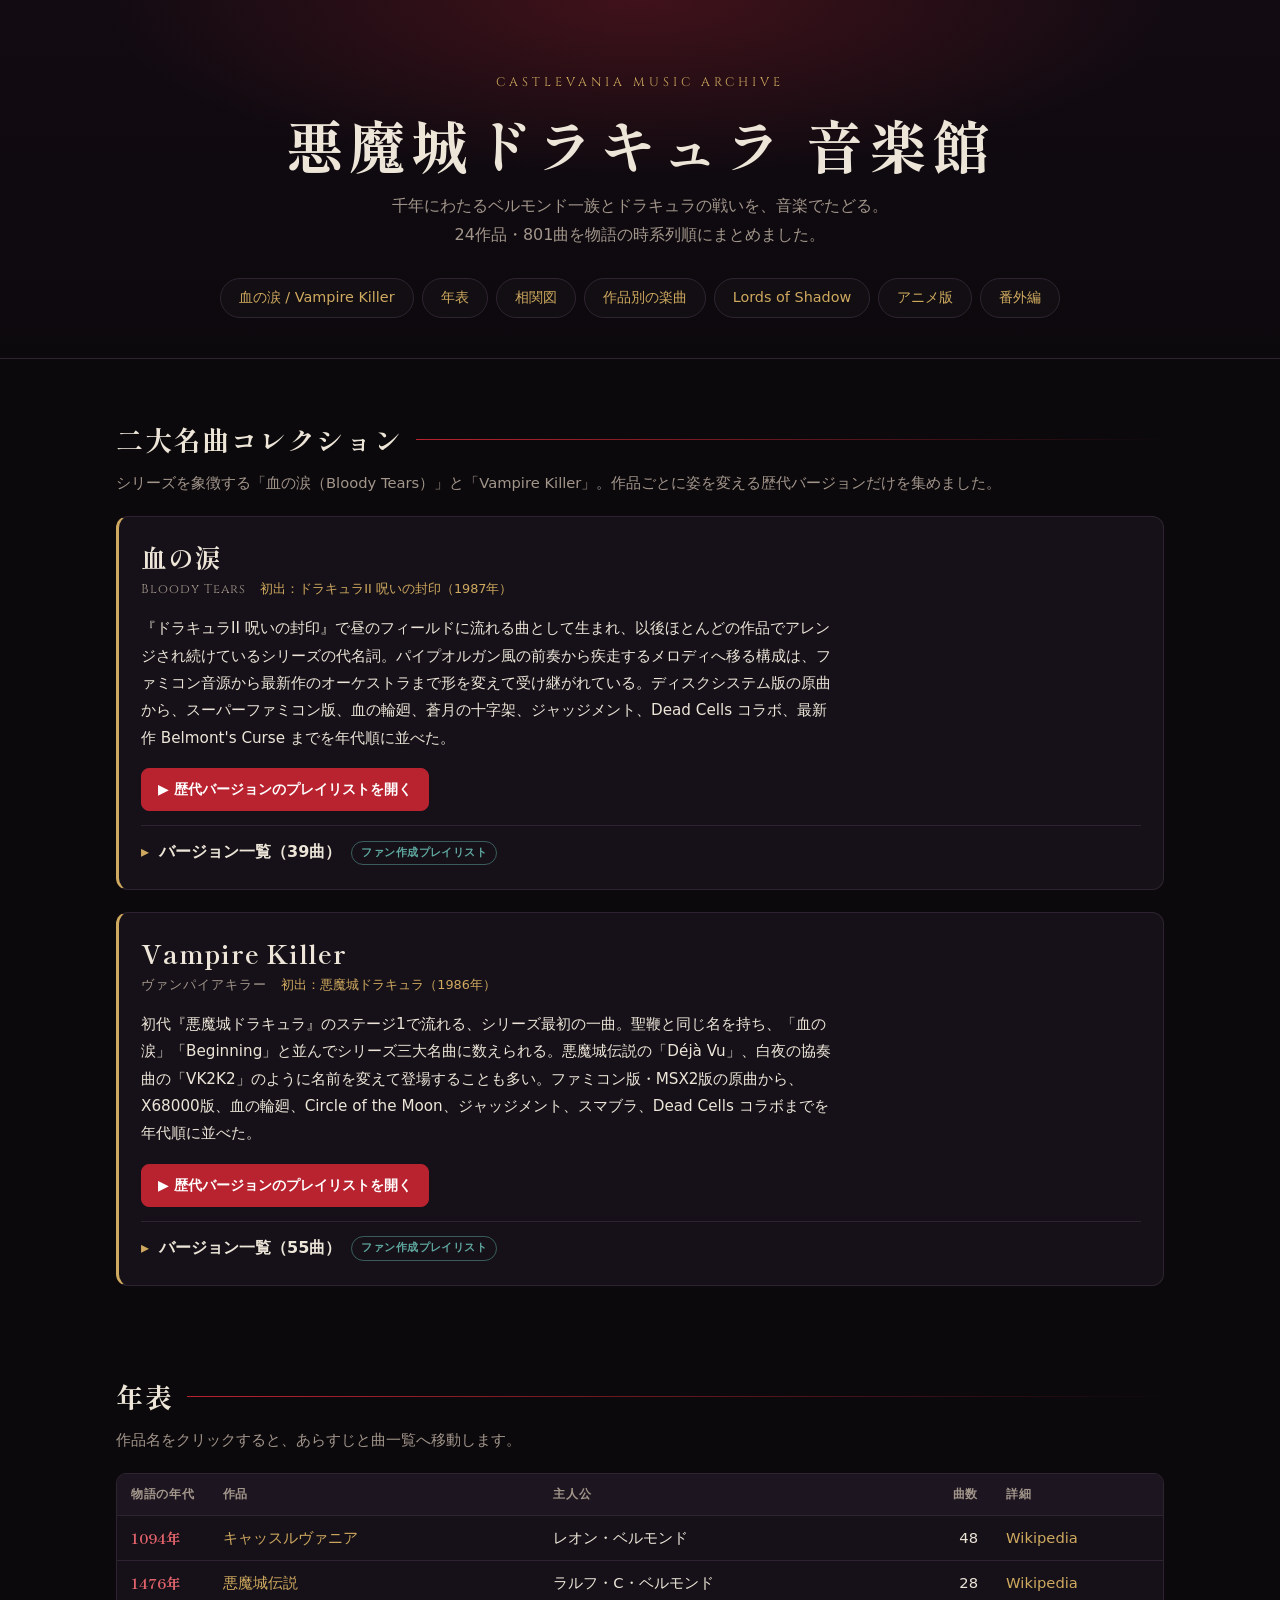
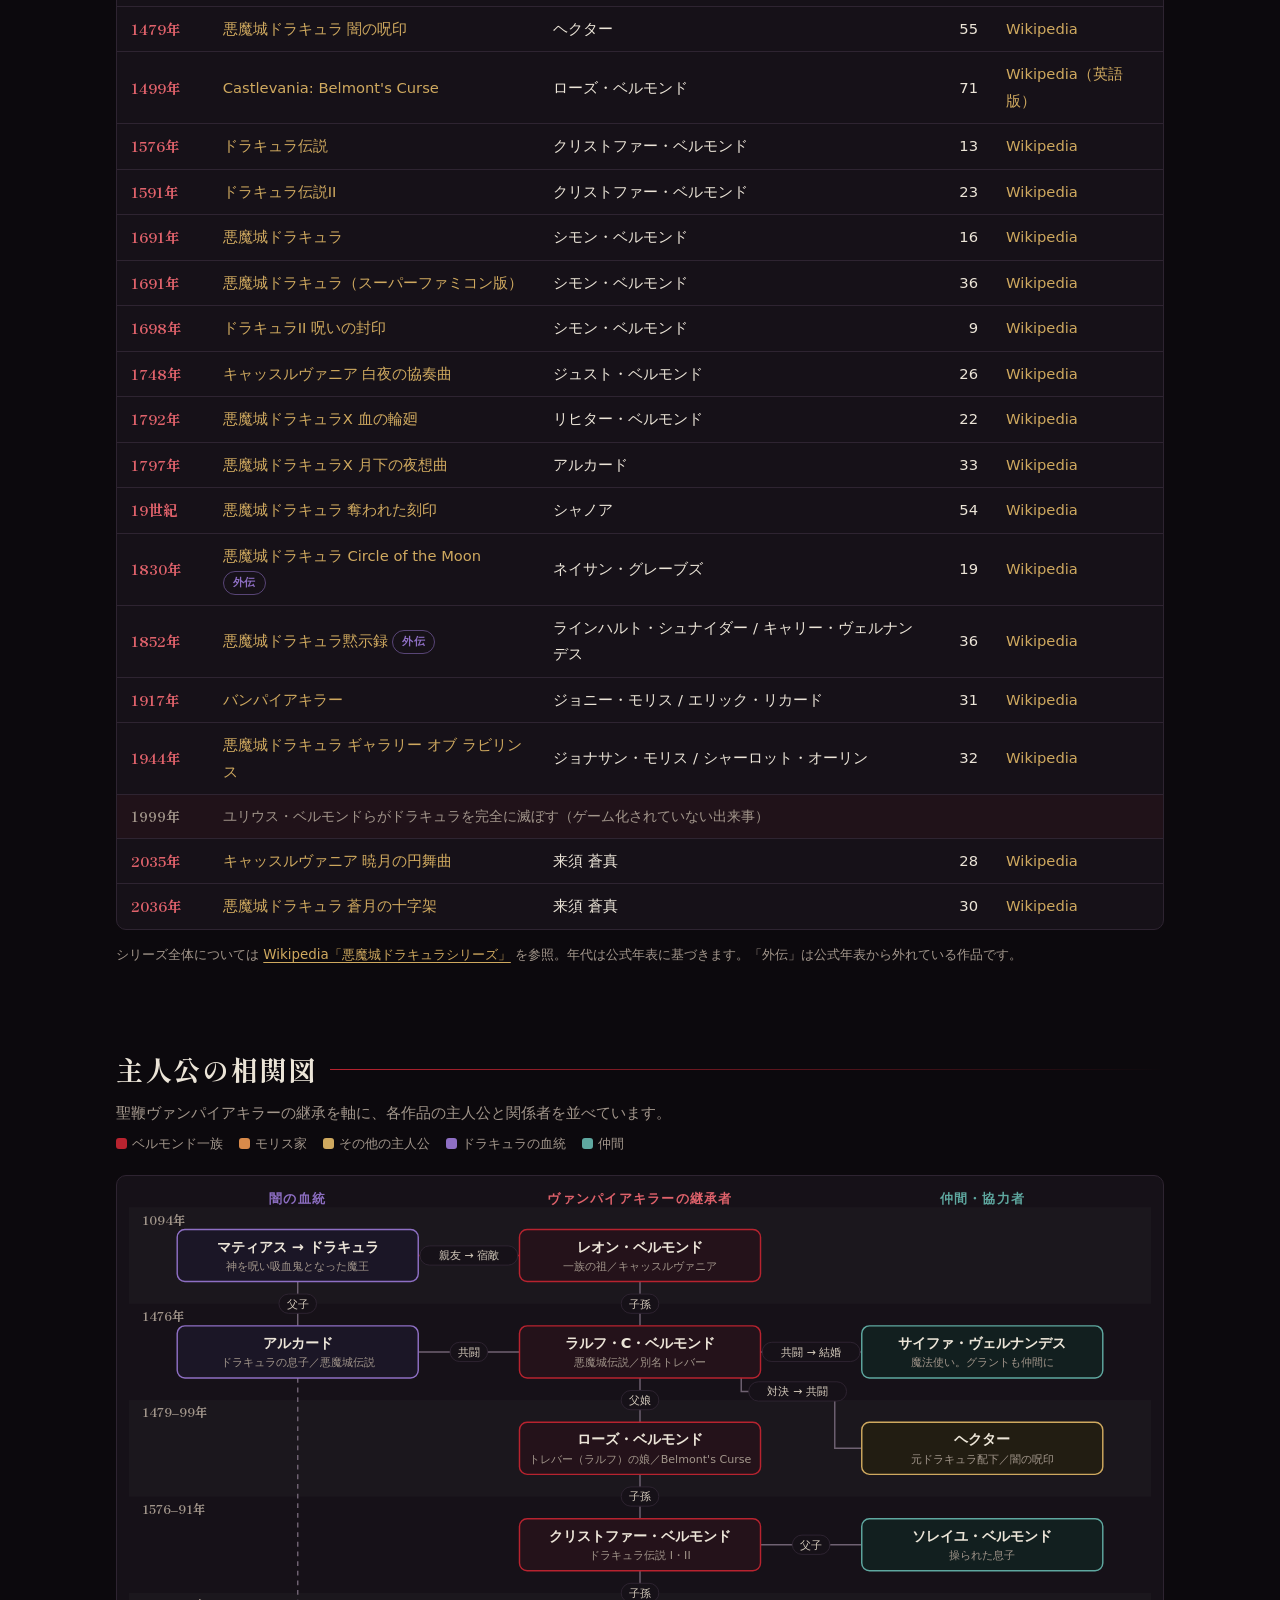
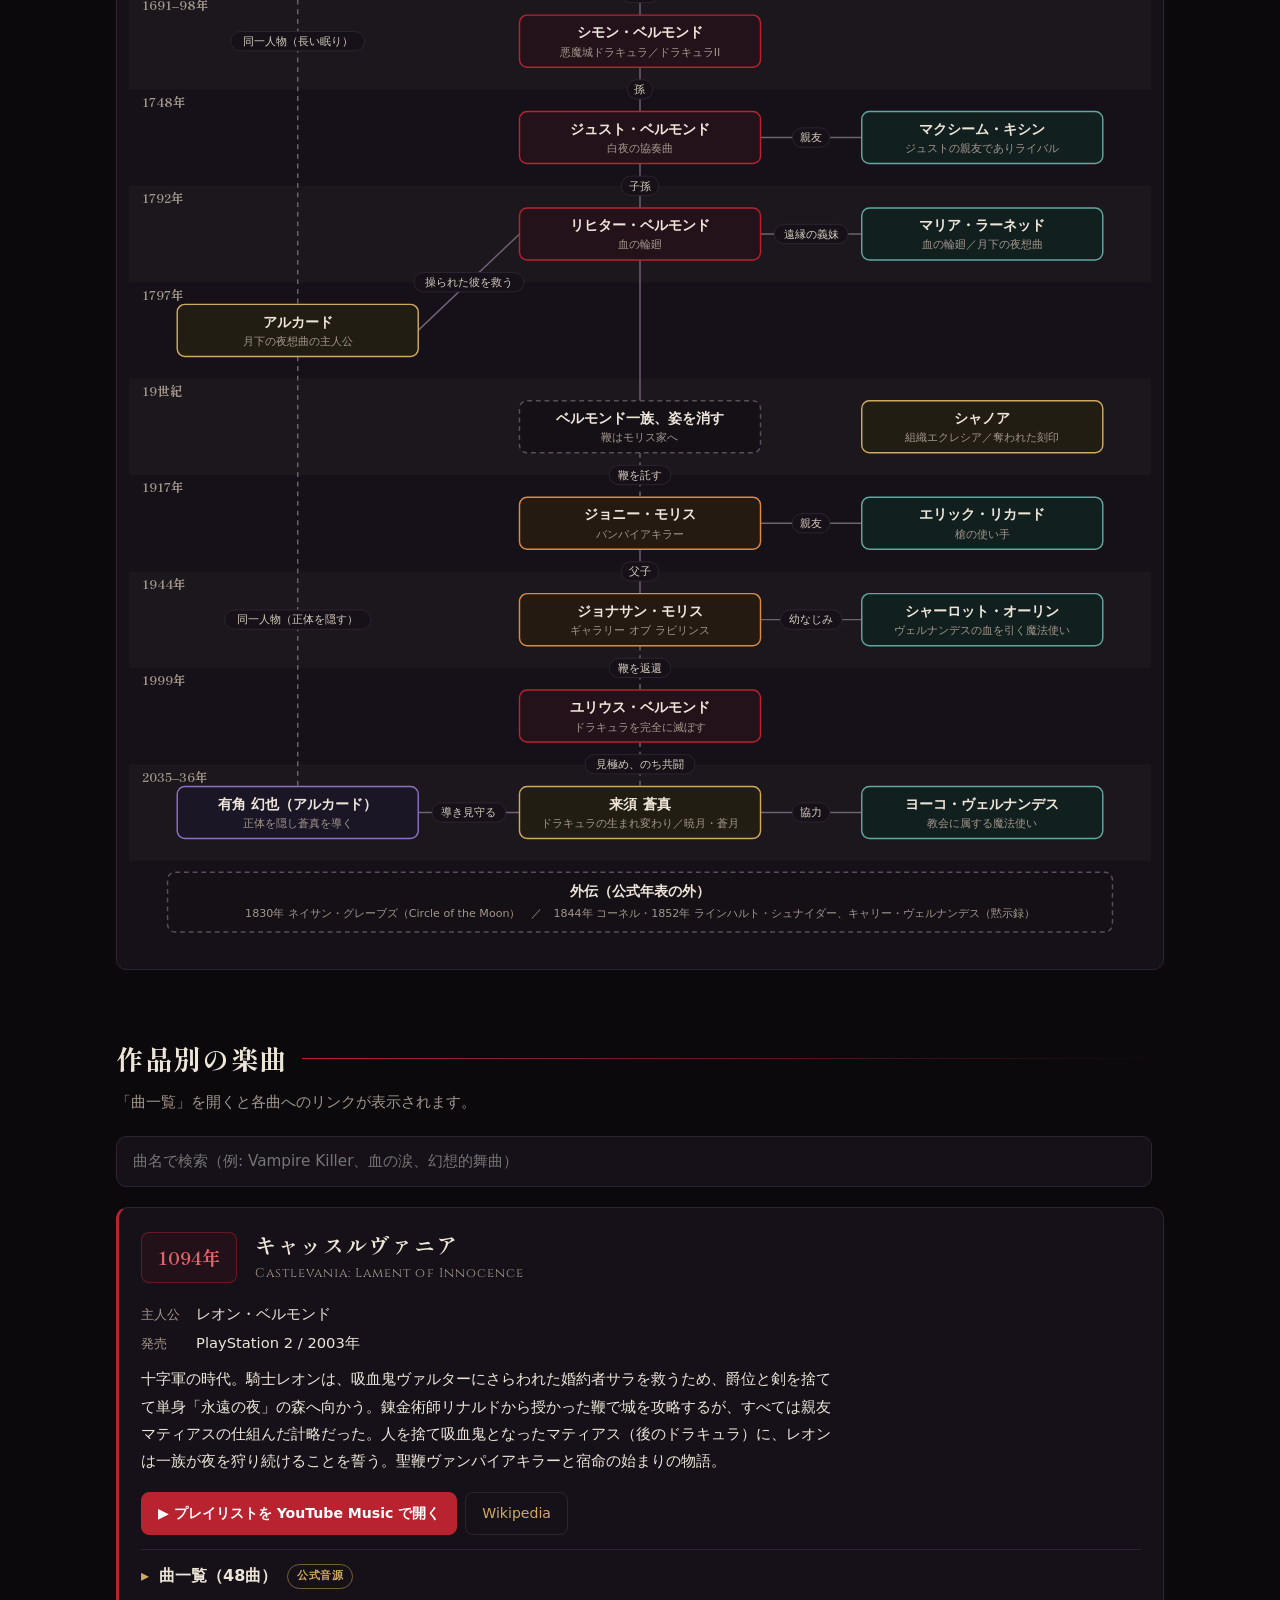
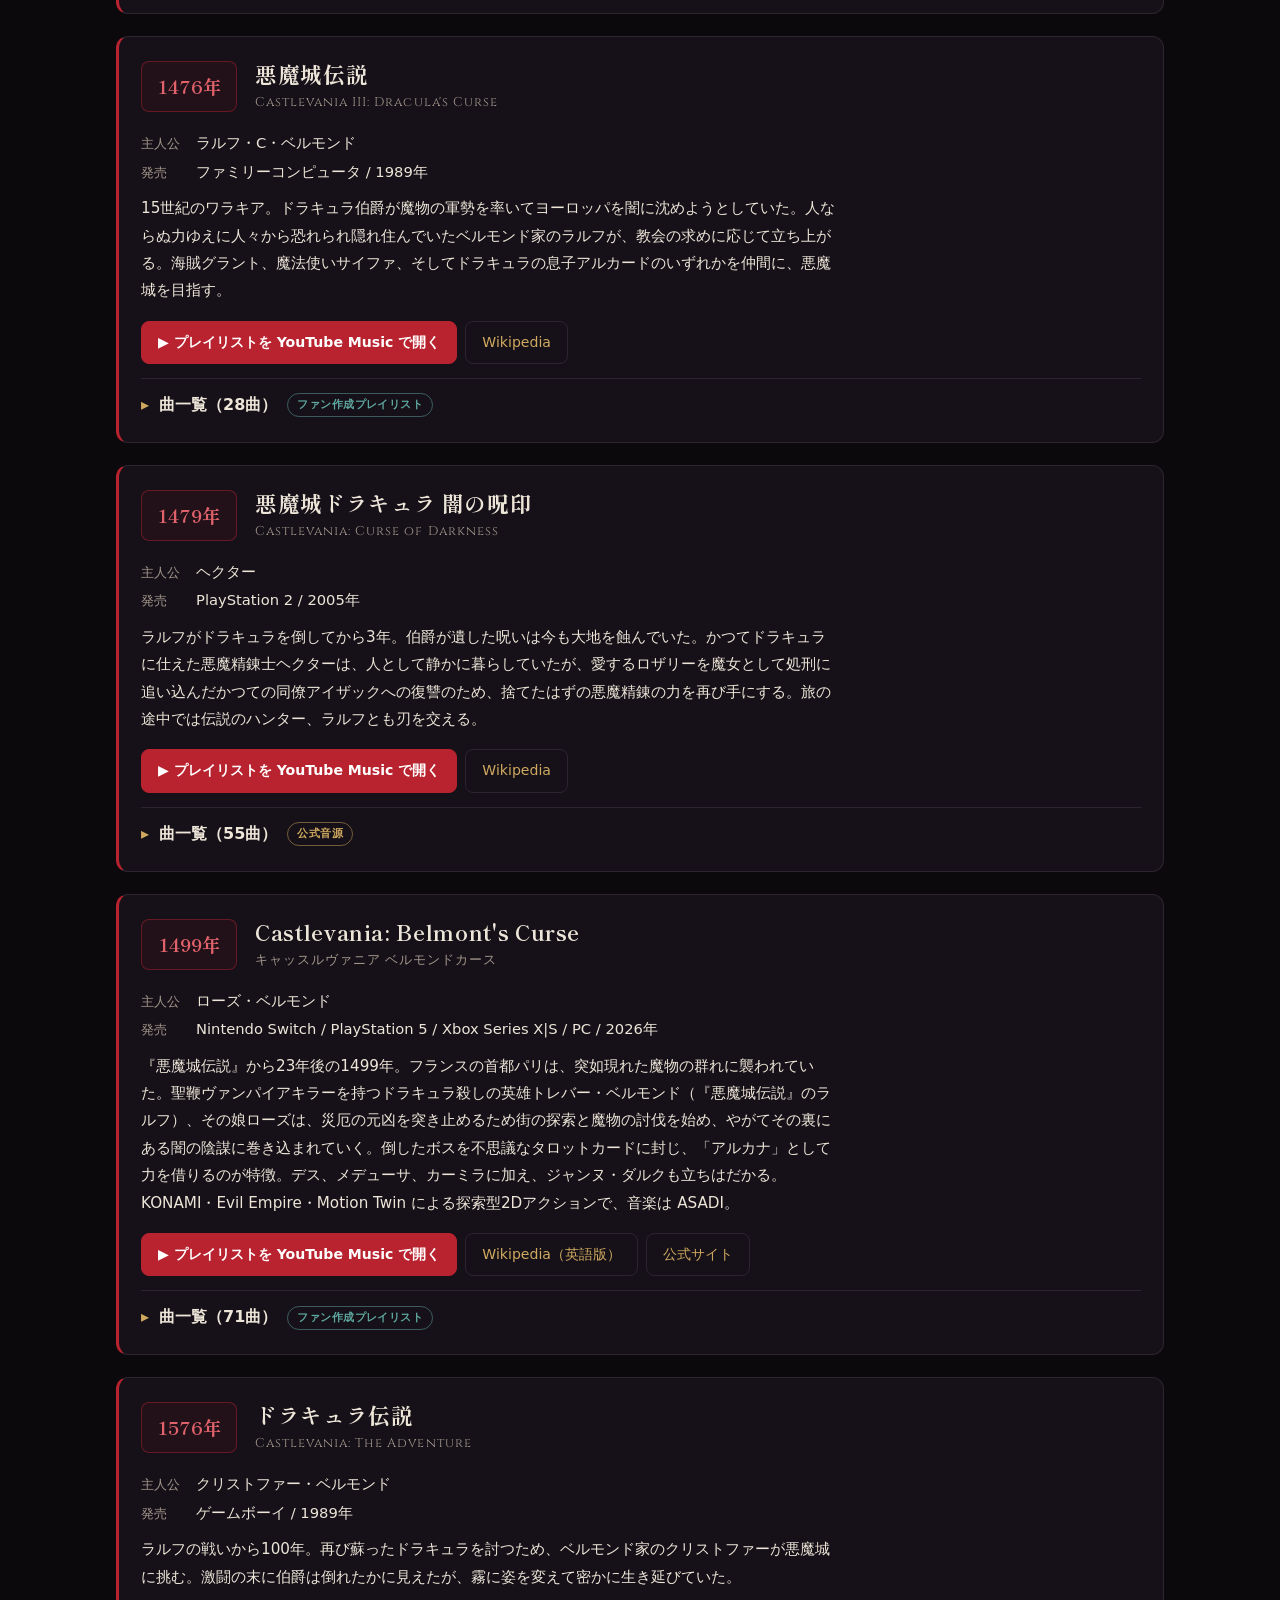
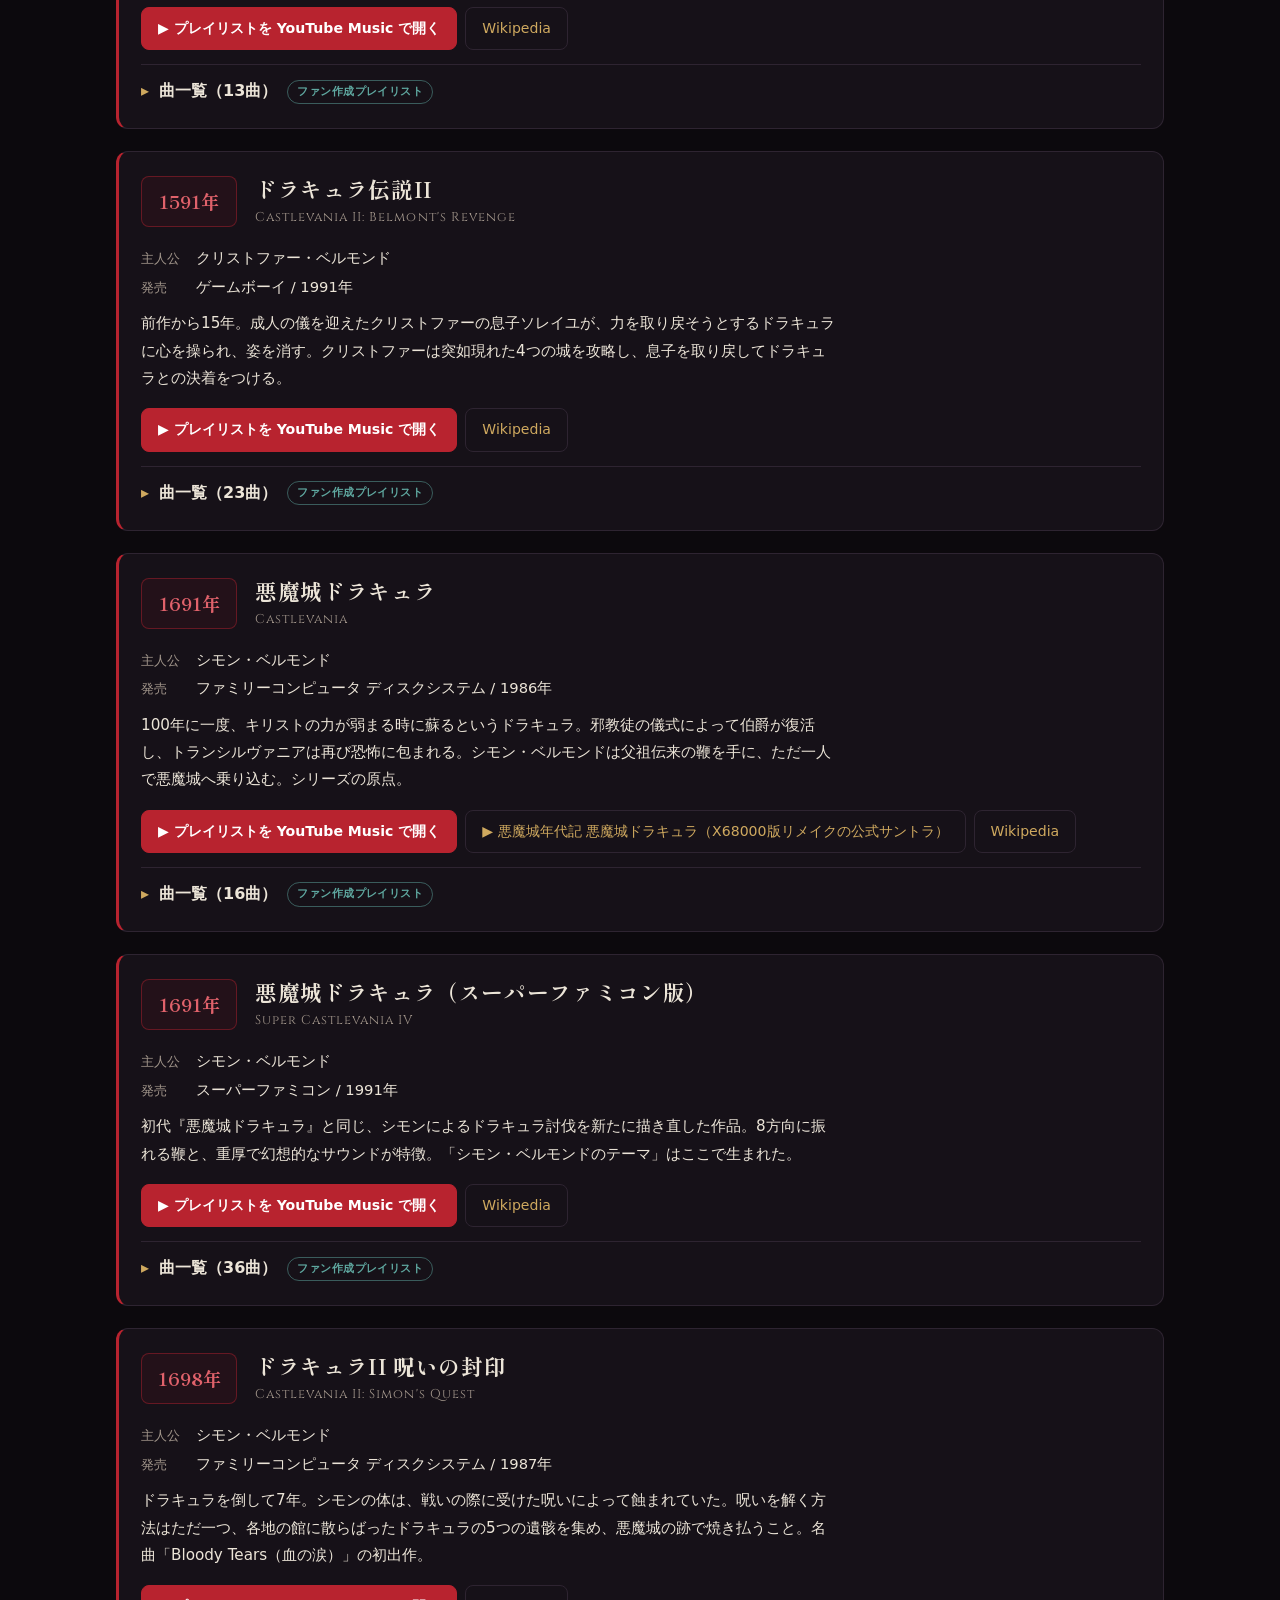
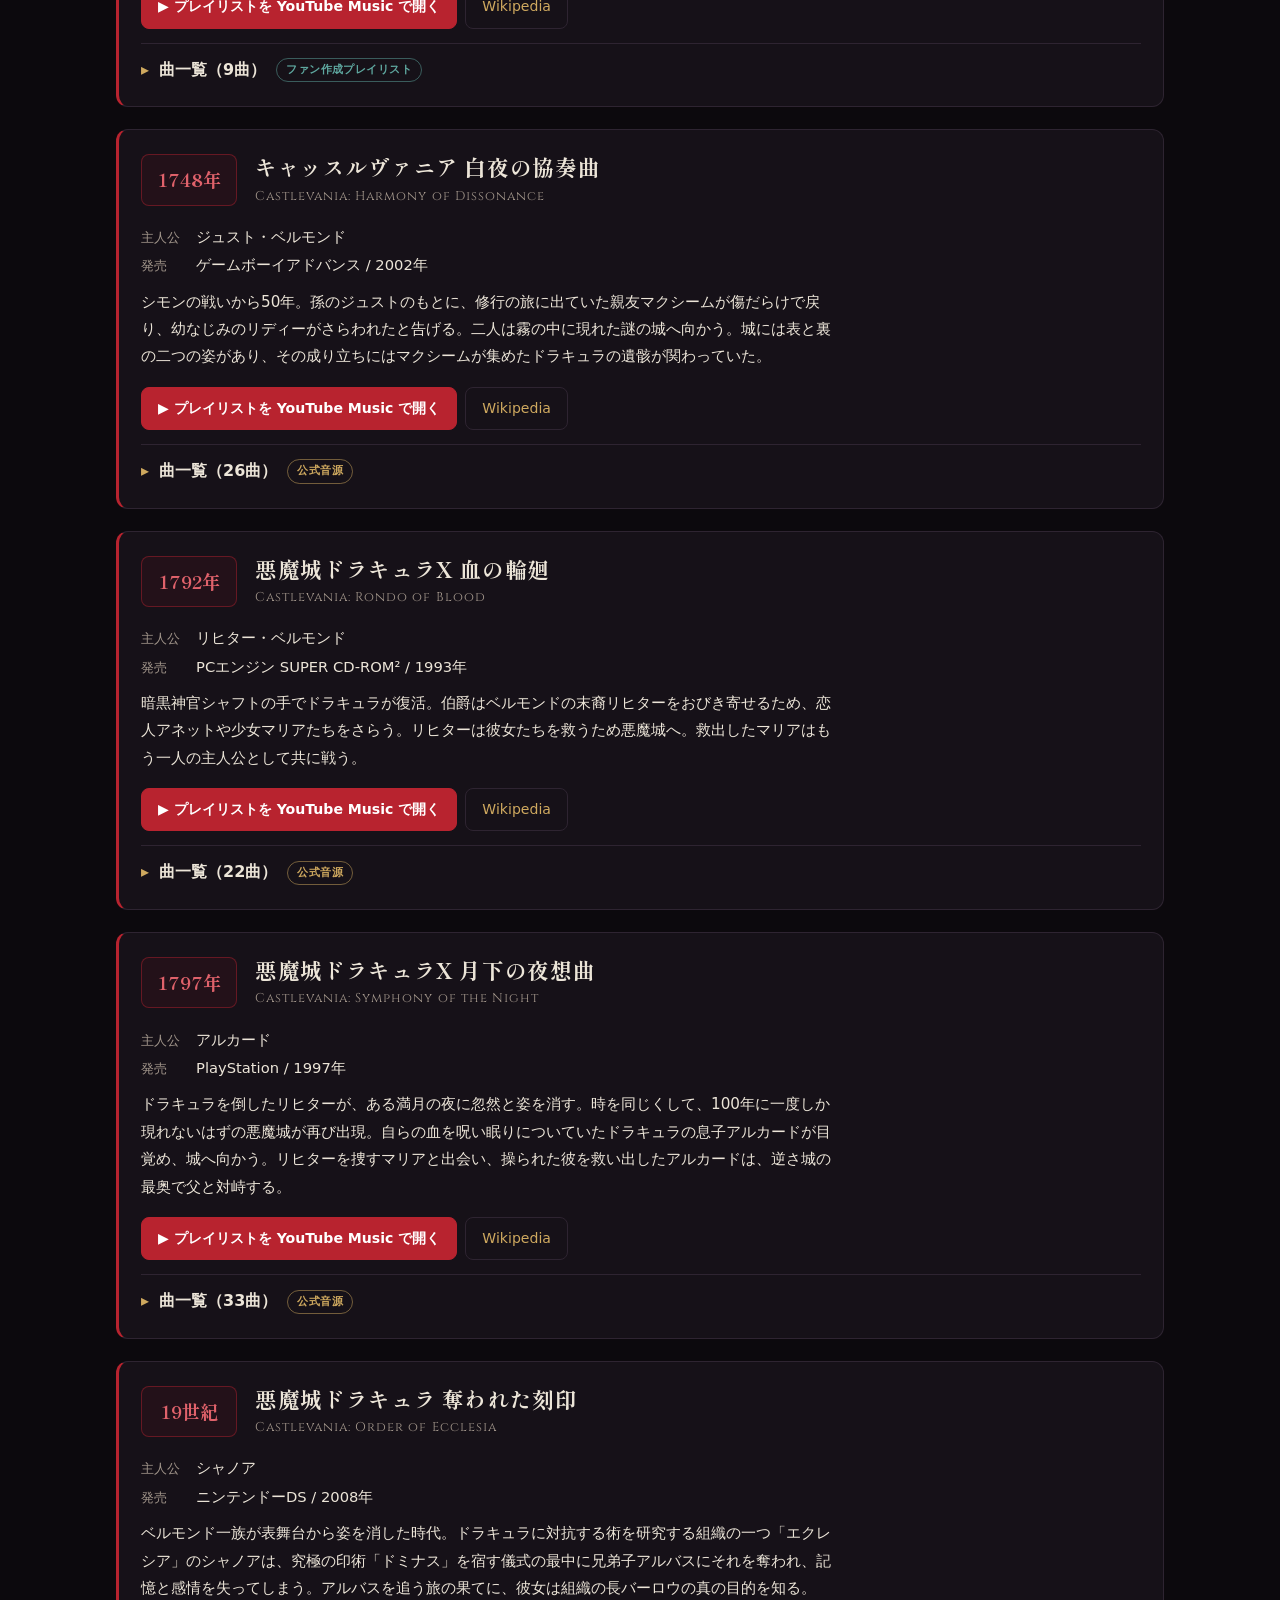
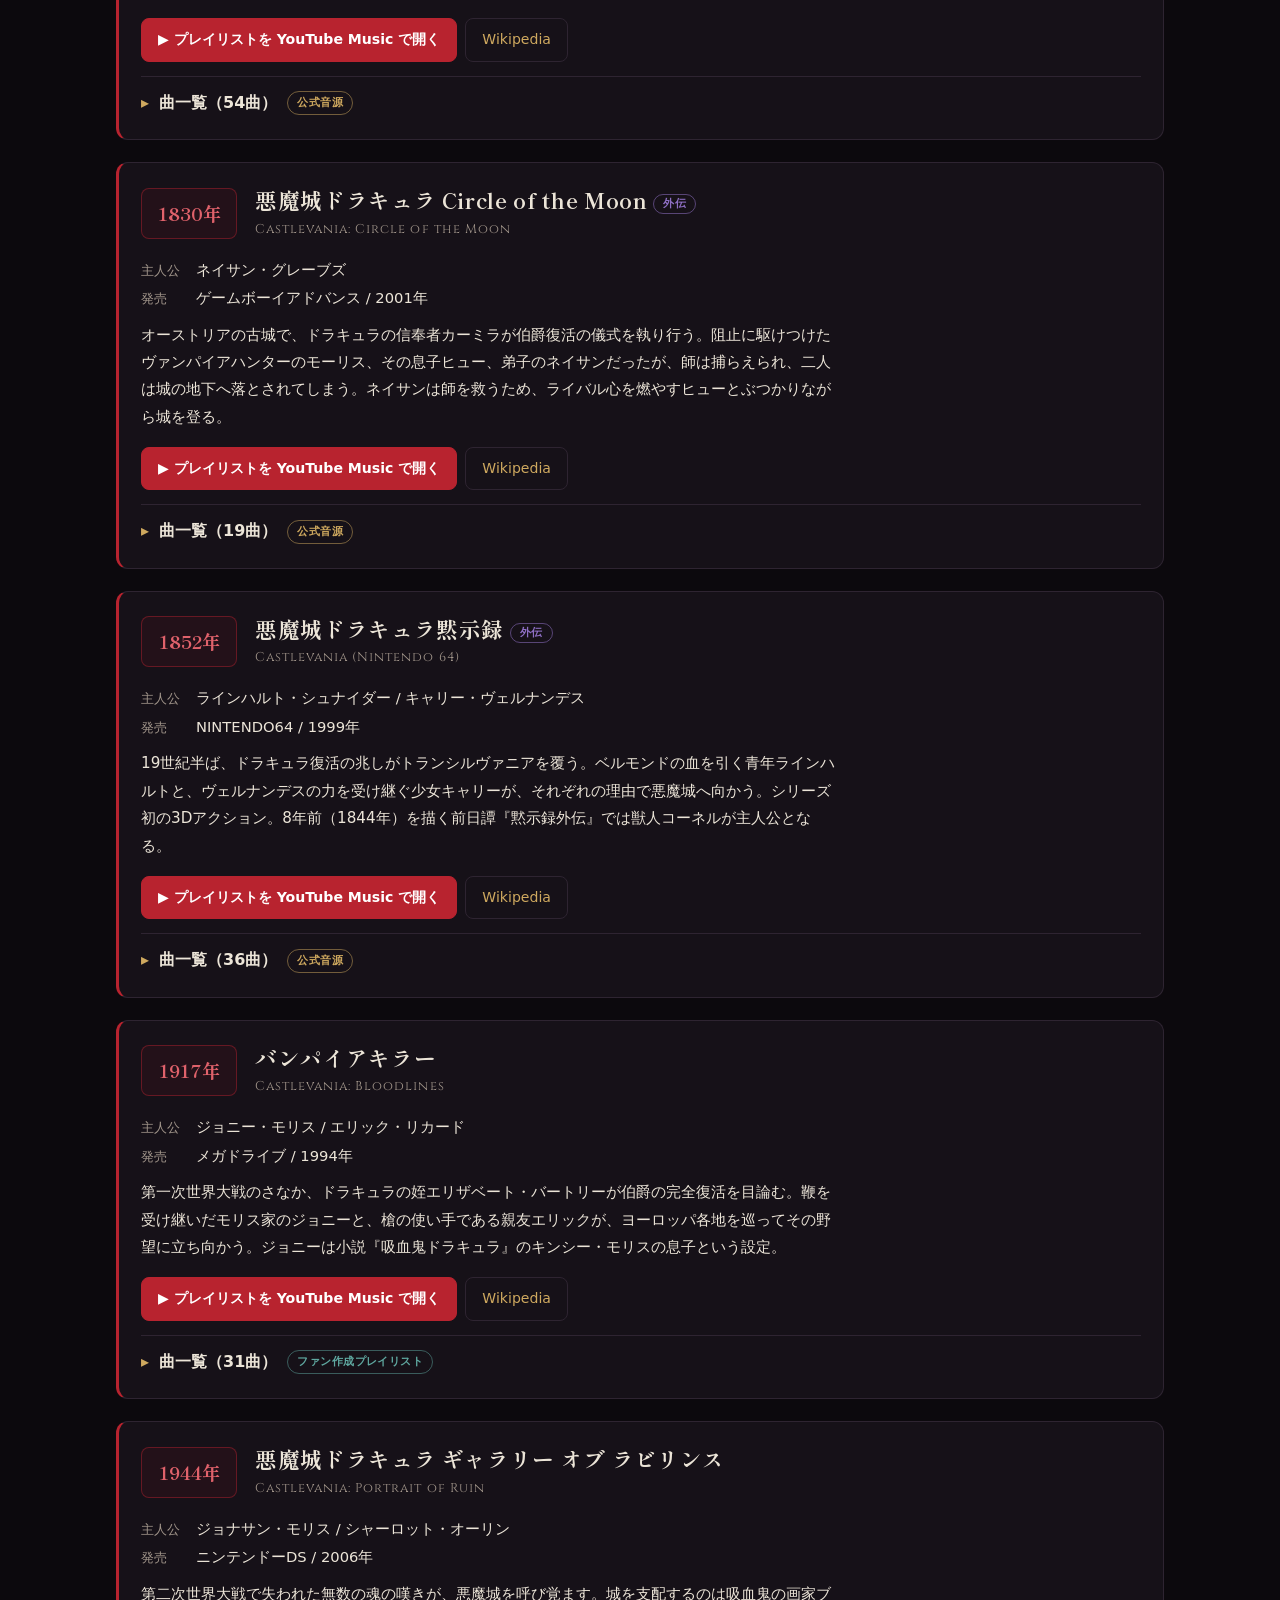
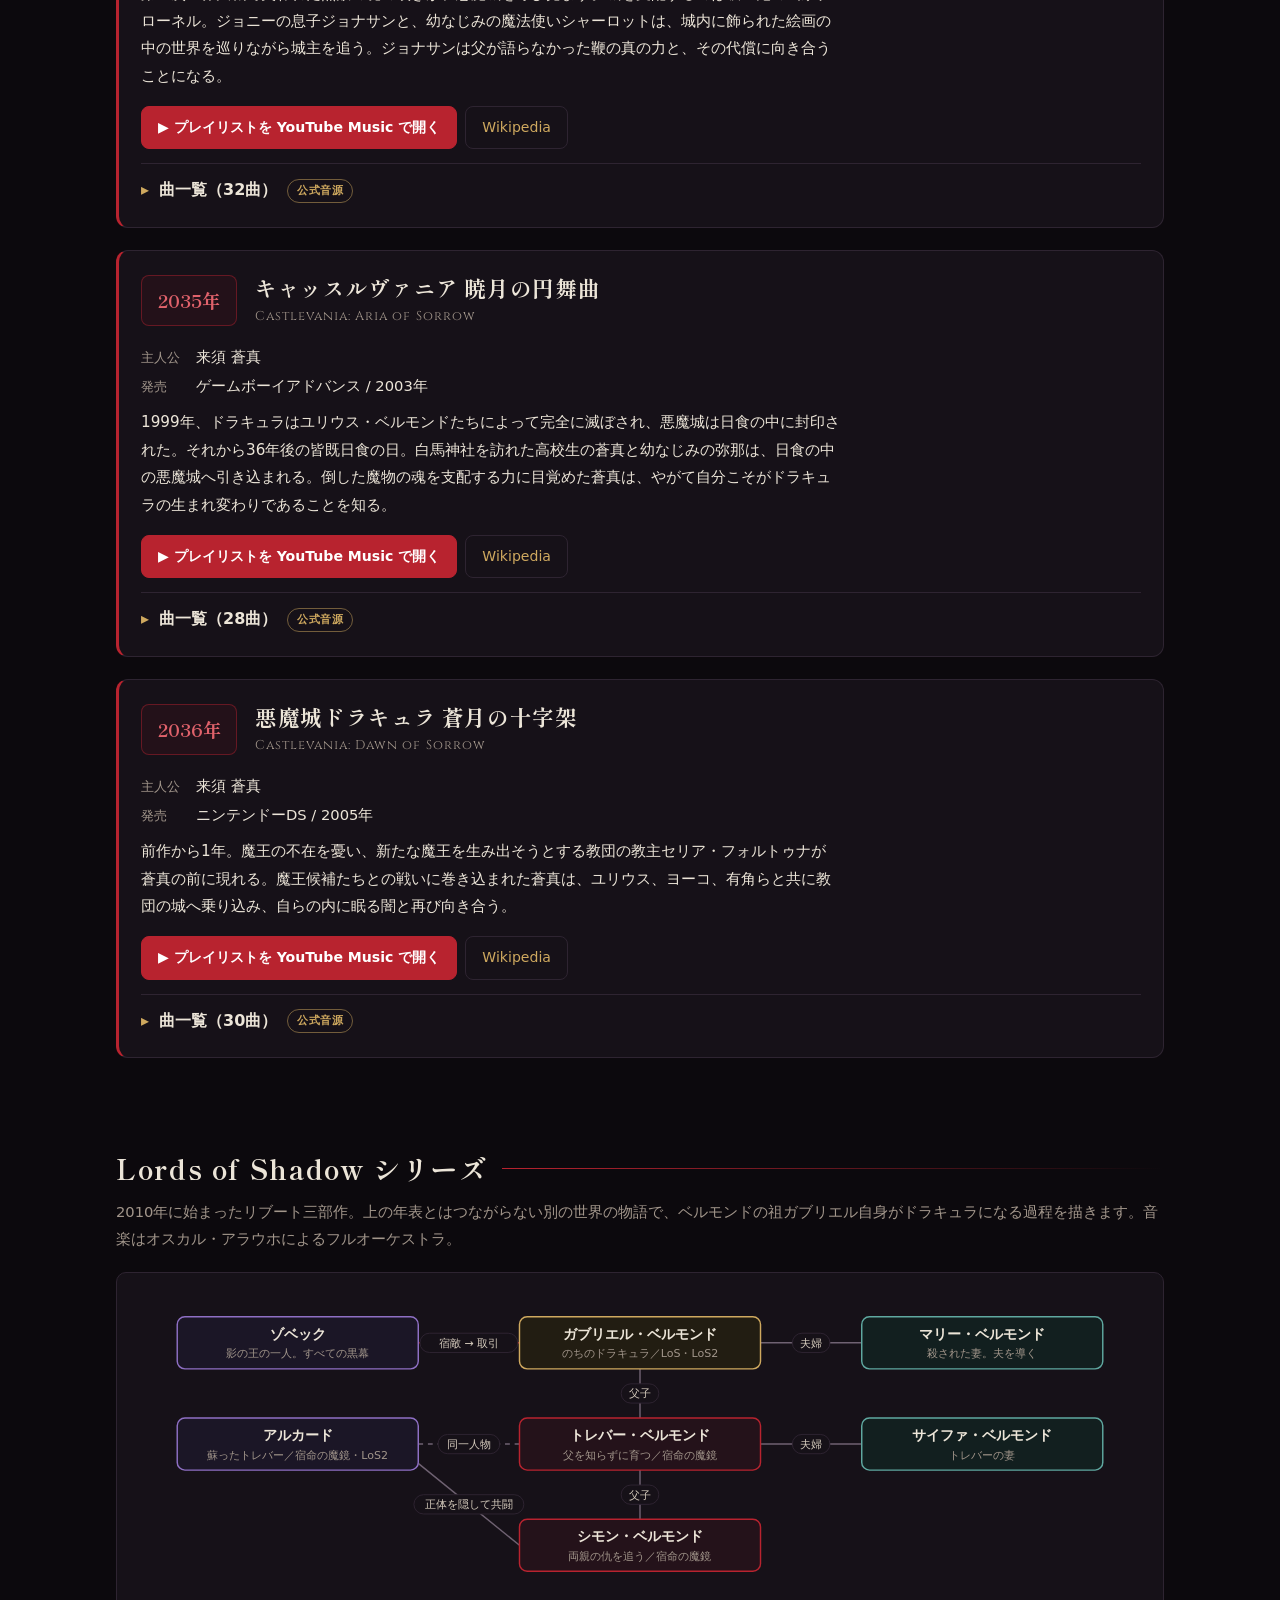
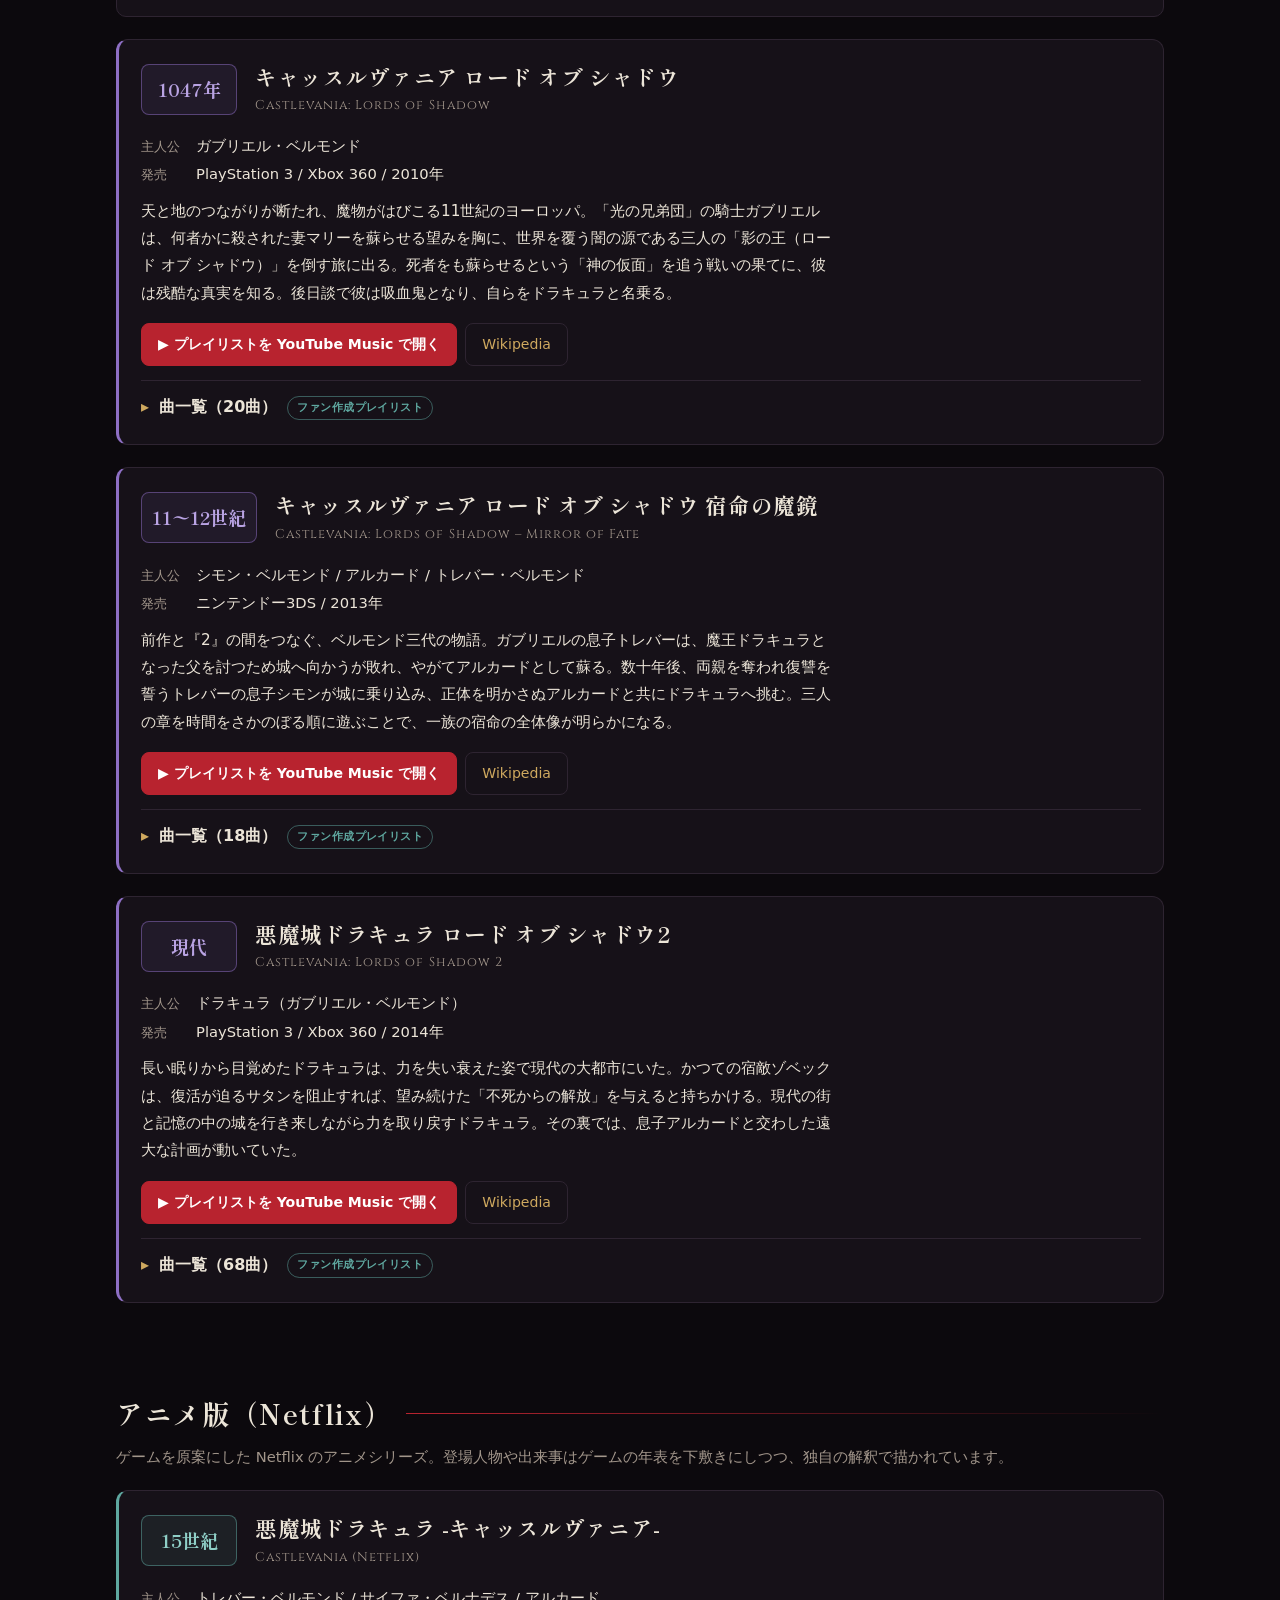
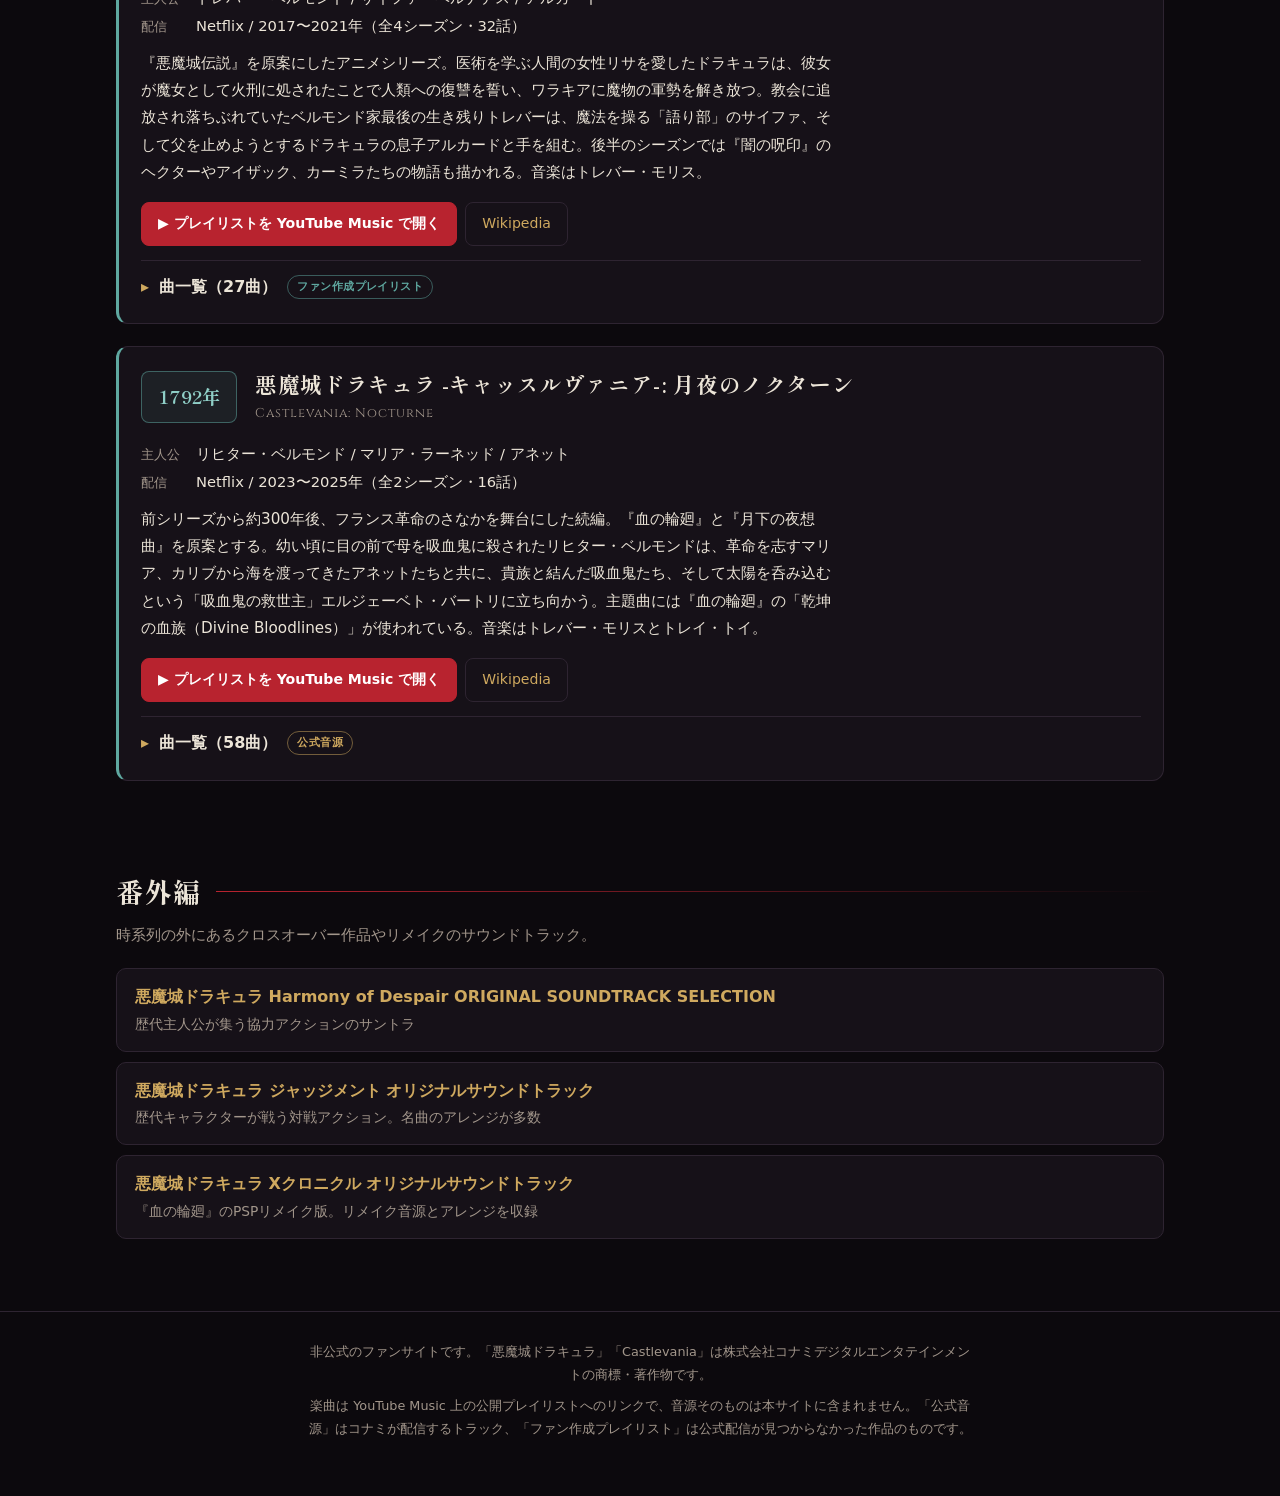
==== commit 7fd32590: "Add Bloody Tears / Vampire Killer collection section Adds a section listing every version of the two" ====
--- a/index.html
+++ b/index.html
@@ -17,6 +17,7 @@
   <p class="lead">千年にわたるベルモンド一族とドラキュラの戦いを、音楽でたどる。<br>
   24作品・801曲を物語の時系列順にまとめました。</p>
   <nav>
+    <a href="#favorites">血の涙 / Vampire Killer</a>
     <a href="#timeline">年表</a>
     <a href="#relations">相関図</a>
     <a href="#games">作品別の楽曲</a>
@@ -27,6 +28,46 @@
 </header>
 
 <main>
+<section id="favorites">
+  <h2>二大名曲コレクション</h2>
+  <p class="sec-lead">シリーズを象徴する「血の涙（Bloody Tears）」と「Vampire Killer」。作品ごとに姿を変える歴代バージョンだけを集めました。</p>
+  
+<article class="game fav" id="fav_bt">
+  <header>
+    <div>
+      <h3>血の涙</h3>
+      <p class="en">Bloody Tears　<span class="first">初出：ドラキュラII 呪いの封印（1987年）</span></p>
+    </div>
+  </header>
+  <p class="story">『ドラキュラII 呪いの封印』で昼のフィールドに流れる曲として生まれ、以後ほとんどの作品でアレンジされ続けているシリーズの代名詞。パイプオルガン風の前奏から疾走するメロディへ移る構成は、ファミコン音源から最新作のオーケストラまで形を変えて受け継がれている。ディスクシステム版の原曲から、スーパーファミコン版、血の輪廻、蒼月の十字架、ジャッジメント、Dead Cells コラボ、最新作 Belmont&#x27;s Curse までを年代順に並べた。</p>
+  <div class="links">
+    <a class="btn" href="https://music.youtube.com/playlist?list=PLo_CEpGshOSbh00Z9PRGPu4QUo5yxOA6c" target="_blank" rel="noopener">▶ 歴代バージョンのプレイリストを開く</a>
+  </div>
+  <details>
+    <summary><span>バージョン一覧（39曲）</span> <span class="badge com">ファン作成プレイリスト</span></summary>
+    <p class="note">※ ファンが年代順にまとめたプレイリストに基づく一覧です（夜の曲「Monster Dance」は除外）。最後の Belmont&#x27;s Curse 版はプレイリストに無いため個別リンクで追加しています。</p>
+    <div class="tw"><table><thead><tr><th class="num">#</th><th>曲名（クリックで YouTube Music を開く）</th><th class="who">アーティスト／投稿者</th><th class="dur">時間</th></tr></thead><tbody><tr><td class="num">1</td><td><a href="https://music.youtube.com/watch?v=94pjsxP7CgI&amp;list=PLo_CEpGshOSbh00Z9PRGPu4QUo5yxOA6c" target="_blank" rel="noopener">Dracula II Music (FDS) - Bloody Tears</a></td><td class="who">explod2A03</td><td class="dur">1:09</td></tr><tr><td class="num">2</td><td><a href="https://music.youtube.com/watch?v=QC-LcdCSe1o&amp;list=PLo_CEpGshOSbh00Z9PRGPu4QUo5yxOA6c" target="_blank" rel="noopener">Haunted Castle Music: Bloody Tears</a></td><td class="who">AkumajoDraculaHunter</td><td class="dur">1:03</td></tr><tr><td class="num">3</td><td><a href="https://music.youtube.com/watch?v=e2oZtvjg5oA&amp;list=PLo_CEpGshOSbh00Z9PRGPu4QUo5yxOA6c" target="_blank" rel="noopener">Castlevania II Music (NES) - Bloody Tears (Day Theme)</a></td><td class="who">explod2A03</td><td class="dur">1:09</td></tr><tr><td class="num">4</td><td><a href="https://music.youtube.com/watch?v=UF_-4N7--ck&amp;list=PLo_CEpGshOSbh00Z9PRGPu4QUo5yxOA6c" target="_blank" rel="noopener">Wai Wai World 2 - SOS!! Paseri Jou (NES) Music - Castlevania II Stage Theme</a></td><td class="who">GBelair</td><td class="dur">3:01</td></tr><tr><td class="num">5</td><td><a href="https://music.youtube.com/watch?v=vxDV0hAZm_U&amp;list=PLo_CEpGshOSbh00Z9PRGPu4QUo5yxOA6c" target="_blank" rel="noopener">Super Castlevania IV OST: Map C</a></td><td class="who">Jimmy Fernández</td><td class="dur">0:18</td></tr><tr><td class="num">6</td><td><a href="https://music.youtube.com/watch?v=QOWUSsFar-s&amp;list=PLo_CEpGshOSbh00Z9PRGPu4QUo5yxOA6c" target="_blank" rel="noopener">Castlevania 4 - Bloody Tears (Super Nintendo)</a></td><td class="who">MidiMusicMaker</td><td class="dur">2:08</td></tr><tr><td class="num">7</td><td><a href="https://music.youtube.com/watch?v=9PpDcdb22-M&amp;list=PLo_CEpGshOSbh00Z9PRGPu4QUo5yxOA6c" target="_blank" rel="noopener">Bloody Tears :Stage4 (内蔵音源バージョン)</a></td><td class="who">悪魔城ドラキュラ サウンドチーム</td><td class="dur">2:21</td></tr><tr><td class="num">8</td><td><a href="https://music.youtube.com/watch?v=wd2QvovvuH0&amp;list=PLo_CEpGshOSbh00Z9PRGPu4QUo5yxOA6c" target="_blank" rel="noopener">Castlevania Chronicles OST - 09 Bloody Tears (CM-64 Ver.)</a></td><td class="who">Product Number Five</td><td class="dur">2:23</td></tr><tr><td class="num">9</td><td><a href="https://music.youtube.com/watch?v=MQHj2sDWkXs&amp;list=PLo_CEpGshOSbh00Z9PRGPu4QUo5yxOA6c" target="_blank" rel="noopener">Castlevania Chronicles OST - 29 Bloody Tears (SC-55 Ver.)</a></td><td class="who">Product Number Five</td><td class="dur">1:30</td></tr><tr><td class="num">10</td><td><a href="https://music.youtube.com/watch?v=eWIs7o0iOEI&amp;list=PLo_CEpGshOSbh00Z9PRGPu4QUo5yxOA6c" target="_blank" rel="noopener">Bloody Tears - Castlevania Rondo of Blood OST</a></td><td class="who">Castlevania International</td><td class="dur">1:46</td></tr><tr><td class="num">11</td><td><a href="https://music.youtube.com/watch?v=1N-iZpbN63I&amp;list=PLo_CEpGshOSbh00Z9PRGPu4QUo5yxOA6c" target="_blank" rel="noopener">Bloody Tears - Castlevania: Bloodlines</a></td><td class="who">Vert092</td><td class="dur">1:29</td></tr><tr><td class="num">12</td><td><a href="https://music.youtube.com/watch?v=D8FH8NI4U4Y&amp;list=PLo_CEpGshOSbh00Z9PRGPu4QUo5yxOA6c" target="_blank" rel="noopener">Castlevania Legends Music (Game Boy) - Bloody Tears (Stage 1)</a></td><td class="who">explod2A03</td><td class="dur">1:23</td></tr><tr><td class="num">13</td><td><a href="https://music.youtube.com/watch?v=rz07bj8H0OA&amp;list=PLo_CEpGshOSbh00Z9PRGPu4QUo5yxOA6c" target="_blank" rel="noopener">Akumajou Dracula X Gekka no Yasoukyoku OST: Bloody Tears Remix 1</a></td><td class="who">Malex Morthree</td><td class="dur">4:51</td></tr><tr><td class="num">14</td><td><a href="https://music.youtube.com/watch?v=T9MgCdGgUvY&amp;list=PLo_CEpGshOSbh00Z9PRGPu4QUo5yxOA6c" target="_blank" rel="noopener">Akumajou Dracula X Gekka no Yasoukyoku OST: Bloody Tears Remix 2</a></td><td class="who">Malex Morthree</td><td class="dur">7:10</td></tr><tr><td class="num">15</td><td><a href="https://music.youtube.com/watch?v=TtR94bqABzk&amp;list=PLo_CEpGshOSbh00Z9PRGPu4QUo5yxOA6c" target="_blank" rel="noopener">Castlevania Chronicles OST - 09 Bloody Tears (Arrange Ver.)</a></td><td class="who">Product Number Five</td><td class="dur">1:57</td></tr><tr><td class="num">16</td><td><a href="https://music.youtube.com/watch?v=rqjc3rkguu0&amp;list=PLo_CEpGshOSbh00Z9PRGPu4QUo5yxOA6c" target="_blank" rel="noopener">Bloody Tears (RMX)</a></td><td class="who">悪魔城ドラキュラ サウンドチーム</td><td class="dur">3:37</td></tr><tr><td class="num">17</td><td><a href="https://music.youtube.com/watch?v=Cc2dqwzOAzo&amp;list=PLo_CEpGshOSbh00Z9PRGPu4QUo5yxOA6c" target="_blank" rel="noopener">Dreammix TV: World Fighters - Dracula Castle</a></td><td class="who">jigglysama</td><td class="dur">1:38</td></tr><tr><td class="num">18</td><td><a href="https://music.youtube.com/watch?v=Mo4vd8IqaTc&amp;list=PLo_CEpGshOSbh00Z9PRGPu4QUo5yxOA6c" target="_blank" rel="noopener">BLOODY TEARS [悪魔城ドラキュラ 蒼月の十字架]</a></td><td class="who">悪魔城ドラキュラ サウンドチーム</td><td class="dur">2:28</td></tr><tr><td class="num">19</td><td><a href="https://music.youtube.com/watch?v=xynKponE-qQ&amp;list=PLo_CEpGshOSbh00Z9PRGPu4QUo5yxOA6c" target="_blank" rel="noopener">Castlevania Dracula X Chronicles Music: Bloody Tears</a></td><td class="who">Tabuu101</td><td class="dur">1:32</td></tr><tr><td class="num">20</td><td><a href="https://music.youtube.com/watch?v=4-M4fgOxOR8&amp;list=PLo_CEpGshOSbh00Z9PRGPu4QUo5yxOA6c" target="_blank" rel="noopener">DJ YOSHITAKA - Bloody Tears (IIDX EDITION)</a></td><td class="who">Ashura96</td><td class="dur">1:28</td></tr><tr><td class="num">21</td><td><a href="https://music.youtube.com/watch?v=UiNWeSf_duE&amp;list=PLo_CEpGshOSbh00Z9PRGPu4QUo5yxOA6c" target="_blank" rel="noopener">beatmania IIDX 13 DistorteD - Bloody Tears (IIDX EDITION) [ANOTHER]</a></td><td class="who">Ko Ramdeo</td><td class="dur">2:00</td></tr><tr><td class="num">22</td><td><a href="https://music.youtube.com/watch?v=6SbKiRsIBOk&amp;list=PLo_CEpGshOSbh00Z9PRGPu4QUo5yxOA6c" target="_blank" rel="noopener">Bloody Tears - Castlevania: Order of Shadows (OST)</a></td><td class="who">ViviVGM</td><td class="dur">1:27</td></tr><tr><td class="num">23</td><td><a href="https://music.youtube.com/watch?v=kjIk0cOjf8A&amp;list=PLo_CEpGshOSbh00Z9PRGPu4QUo5yxOA6c" target="_blank" rel="noopener">Castlevania Judgment OST 05- Bloody Tears</a></td><td class="who">ChapelofResonance</td><td class="dur">3:25</td></tr><tr><td class="num">24</td><td><a href="https://music.youtube.com/watch?v=npWYfzF6CPc&amp;list=PLo_CEpGshOSbh00Z9PRGPu4QUo5yxOA6c" target="_blank" rel="noopener">Castlevania Dawn of Sorrow Mobile Bloody Tears</a></td><td class="who">Abissor Swordzenorbe</td><td class="dur">0:38</td></tr><tr><td class="num">25</td><td><a href="https://music.youtube.com/watch?v=6GvN67FGIBY&amp;list=PLo_CEpGshOSbh00Z9PRGPu4QUo5yxOA6c" target="_blank" rel="noopener">Bloody Tears Castlevania Akumajo Dracula The Arcade (OST)</a></td><td class="who">ViviVGM</td><td class="dur">3:45</td></tr><tr><td class="num">26</td><td><a href="https://music.youtube.com/watch?v=_D9RgOKg29c&amp;list=PLo_CEpGshOSbh00Z9PRGPu4QUo5yxOA6c" target="_blank" rel="noopener">Super Bomberman R - One Last Shot (Bloody Tears/Beginning)</a></td><td class="who">MoonRunes</td><td class="dur">2:49</td></tr><tr><td class="num">27</td><td><a href="https://music.youtube.com/watch?v=qvLuz2lCEtg&amp;list=PLo_CEpGshOSbh00Z9PRGPu4QUo5yxOA6c" target="_blank" rel="noopener">Super Bomberman R - One Last Shot (Fast Version) (Bloody Tears/Beginning)</a></td><td class="who">MoonRunes</td><td class="dur">2:34</td></tr><tr><td class="num">28</td><td><a href="https://music.youtube.com/watch?v=1vmNrPd7M74&amp;list=PLo_CEpGshOSbh00Z9PRGPu4QUo5yxOA6c" target="_blank" rel="noopener">Bloody Tears - Castlevania: Lords of Shadow</a></td><td class="who">Vampire Killer Crypt</td><td class="dur">2:47</td></tr><tr><td class="num">29</td><td><a href="https://music.youtube.com/watch?v=jwrqNI0Y8Jk&amp;list=PLo_CEpGshOSbh00Z9PRGPu4QUo5yxOA6c" target="_blank" rel="noopener">Castlevania: Season 2 | Battle of Dracula’s Castle | Netflix</a></td><td class="who">Netflix</td><td class="dur">2:22</td></tr><tr><td class="num">30</td><td><a href="https://music.youtube.com/watch?v=L3lRvFFp6v4&amp;list=PLo_CEpGshOSbh00Z9PRGPu4QUo5yxOA6c" target="_blank" rel="noopener">Bloody Tears</a></td><td class="who">Game Music and shit</td><td class="dur">4:17</td></tr><tr><td class="num">31</td><td><a href="https://music.youtube.com/watch?v=GQc92nHJtWU&amp;list=PLo_CEpGshOSbh00Z9PRGPu4QUo5yxOA6c" target="_blank" rel="noopener">Bloody Tears - Epic Version (from &quot;Castlevania&quot;)</a></td><td class="who">Samuel Kim</td><td class="dur">4:37</td></tr><tr><td class="num">32</td><td><a href="https://music.youtube.com/watch?v=7etjdosXsSs&amp;list=PLo_CEpGshOSbh00Z9PRGPu4QUo5yxOA6c" target="_blank" rel="noopener">Bloody Tears - V rising Adaptation - DLC Legacy Of Castlevania Premium Soundtrack</a></td><td class="who">LiLiamGaming</td><td class="dur">5:07</td></tr><tr><td class="num">33</td><td><a href="https://music.youtube.com/watch?v=A74GHFfDVYQ&amp;list=PLo_CEpGshOSbh00Z9PRGPu4QUo5yxOA6c" target="_blank" rel="noopener">Bloody Tears - Dead Cells - Return To Castlevania</a></td><td class="who">Yoann Laulan</td><td class="dur">3:19</td></tr><tr><td class="num">34</td><td><a href="https://music.youtube.com/watch?v=j3YCFg7W9CU&amp;list=PLo_CEpGshOSbh00Z9PRGPu4QUo5yxOA6c" target="_blank" rel="noopener">Bloody Tears (Ending) - Dead Cells - Return To Castlevania</a></td><td class="who">Yoann Laulan</td><td class="dur">2:57</td></tr><tr><td class="num">35</td><td><a href="https://music.youtube.com/watch?v=GIcx3jKXekY&amp;list=PLo_CEpGshOSbh00Z9PRGPu4QUo5yxOA6c" target="_blank" rel="noopener">Bloody Tears (Ending) (8 Bit Demake) - Dead Cells - Return To Castlevania</a></td><td class="who">Yoann Laulan</td><td class="dur">2:53</td></tr><tr><td class="num">36</td><td><a href="https://music.youtube.com/watch?v=_g7raDwVNHQ&amp;list=PLo_CEpGshOSbh00Z9PRGPu4QUo5yxOA6c" target="_blank" rel="noopener">Haunted Castle Revisited OST - Bloody Tears (Revisited)</a></td><td class="who">Beardman64</td><td class="dur">2:01</td></tr><tr><td class="num">37</td><td><a href="https://music.youtube.com/watch?v=M6d-sqSQjGg&amp;list=PLo_CEpGshOSbh00Z9PRGPu4QUo5yxOA6c" target="_blank" rel="noopener">Haunted Castle Revisited OST - Bloody Tears (Revisited) [alternative]</a></td><td class="who">Beardman64</td><td class="dur">1:25</td></tr><tr><td class="num">38</td><td><a href="https://music.youtube.com/watch?v=tHT_UvgjQFs&amp;list=PLo_CEpGshOSbh00Z9PRGPu4QUo5yxOA6c" target="_blank" rel="noopener">Bloody Tears – Vampire Survivors: Ode to Castlevania OST</a></td><td class="who">poncle - Vampire Survivors</td><td class="dur">4:29</td></tr><tr><td class="num">39</td><td><a href="https://music.youtube.com/watch?v=4cI67u3VwjU" target="_blank" rel="noopener">Bloody Tears – Castlevania: Belmont&#x27;s Curse</a></td><td class="who">VideoGameGut5</td><td class="dur">4:48</td></tr></tbody></table></div>
+  </details>
+</article>
+<article class="game fav" id="fav_vk">
+  <header>
+    <div>
+      <h3>Vampire Killer</h3>
+      <p class="en">ヴァンパイアキラー　<span class="first">初出：悪魔城ドラキュラ（1986年）</span></p>
+    </div>
+  </header>
+  <p class="story">初代『悪魔城ドラキュラ』のステージ1で流れる、シリーズ最初の一曲。聖鞭と同じ名を持ち、「血の涙」「Beginning」と並んでシリーズ三大名曲に数えられる。悪魔城伝説の「Déjà Vu」、白夜の協奏曲の「VK2K2」のように名前を変えて登場することも多い。ファミコン版・MSX2版の原曲から、X68000版、血の輪廻、Circle of the Moon、ジャッジメント、スマブラ、Dead Cells コラボまでを年代順に並べた。</p>
+  <div class="links">
+    <a class="btn" href="https://music.youtube.com/playlist?list=PLo_CEpGshOSZxmBi2Fm_2B2kedrDX39xE" target="_blank" rel="noopener">▶ 歴代バージョンのプレイリストを開く</a>
+  </div>
+  <details>
+    <summary><span>バージョン一覧（55曲）</span> <span class="badge com">ファン作成プレイリスト</span></summary>
+    <p class="note">※ ファンが年代順にまとめたプレイリストに基づく一覧です。</p>
+    <div class="tw"><table><thead><tr><th class="num">#</th><th>曲名（クリックで YouTube Music を開く）</th><th class="who">アーティスト／投稿者</th><th class="dur">時間</th></tr></thead><tbody><tr><td class="num">1</td><td><a href="https://music.youtube.com/watch?v=EnFkpKE4EiY&amp;list=PLo_CEpGshOSZxmBi2Fm_2B2kedrDX39xE" target="_blank" rel="noopener">Castlevania - Vampire Killer (NES)</a></td><td class="who">caffeinated pixels</td><td class="dur">1:05</td></tr><tr><td class="num">2</td><td><a href="https://music.youtube.com/watch?v=hR9ShmisZGk&amp;list=PLo_CEpGshOSZxmBi2Fm_2B2kedrDX39xE" target="_blank" rel="noopener">Vampire Killer - Castlevania (NES) OST</a></td><td class="who">Castlevania International</td><td class="dur">2:07</td></tr><tr><td class="num">3</td><td><a href="https://music.youtube.com/watch?v=HCv0Rx2m5Ss&amp;list=PLo_CEpGshOSZxmBi2Fm_2B2kedrDX39xE" target="_blank" rel="noopener">Vampire Killer Akumajo Dracula MSX - Vampire Killer - Castlevania Best Music Collection CD1 14</a></td><td class="who">Electric Dreams Chiptune &amp; Game Music</td><td class="dur">1:13</td></tr><tr><td class="num">4</td><td><a href="https://music.youtube.com/watch?v=xuS-bb7Vi4Q&amp;list=PLo_CEpGshOSZxmBi2Fm_2B2kedrDX39xE" target="_blank" rel="noopener">Wai Wai World (NES) Music - Simon Belmont&#x27;s Theme</a></td><td class="who">GBelair</td><td class="dur">3:00</td></tr><tr><td class="num">5</td><td><a href="https://music.youtube.com/watch?v=TecRb1nYrSE&amp;list=PLo_CEpGshOSZxmBi2Fm_2B2kedrDX39xE" target="_blank" rel="noopener">Akumajou Densetsu Music (FC VRC6) - Deja Vu (Vampire Killer)</a></td><td class="who">explod2A03</td><td class="dur">1:38</td></tr><tr><td class="num">6</td><td><a href="https://music.youtube.com/watch?v=1-RdjNFCYs8&amp;list=PLo_CEpGshOSZxmBi2Fm_2B2kedrDX39xE" target="_blank" rel="noopener">Castlevania III Music (NES) - Deja Vu (Vampire Killer)</a></td><td class="who">explod2A03</td><td class="dur">1:38</td></tr><tr><td class="num">7</td><td><a href="https://music.youtube.com/watch?v=4V5i1lbhM58&amp;list=PLo_CEpGshOSZxmBi2Fm_2B2kedrDX39xE" target="_blank" rel="noopener">Vampire Killer - Castlevania (Commodore 64)</a></td><td class="who">Castlevania Music Collection</td><td class="dur">1:17</td></tr><tr><td class="num">8</td><td><a href="https://music.youtube.com/watch?v=tsVk_ADU2bM&amp;list=PLo_CEpGshOSZxmBi2Fm_2B2kedrDX39xE" target="_blank" rel="noopener">Vampire Killer - Castlevania (MS-DOS, PC Speaker)</a></td><td class="who">Castlevania Music Collection</td><td class="dur">1:08</td></tr><tr><td class="num">9</td><td><a href="https://music.youtube.com/watch?v=WbKm8QpGOH4&amp;list=PLo_CEpGshOSZxmBi2Fm_2B2kedrDX39xE" target="_blank" rel="noopener">Vampire Killer - Castlevania (MS-DOS, AdLib)</a></td><td class="who">Castlevania Music Collection</td><td class="dur">1:08</td></tr><tr><td class="num">10</td><td><a href="https://music.youtube.com/watch?v=d6VSK8RUtIc&amp;list=PLo_CEpGshOSZxmBi2Fm_2B2kedrDX39xE" target="_blank" rel="noopener">Vampire Killer - Castlevania (MS-DOS, Tandy 1000)</a></td><td class="who">Castlevania Music Collection</td><td class="dur">1:08</td></tr><tr><td class="num">11</td><td><a href="https://music.youtube.com/watch?v=WBWGtRwE0FM&amp;list=PLo_CEpGshOSZxmBi2Fm_2B2kedrDX39xE" target="_blank" rel="noopener">Wai Wai World 2 - SOS!! Paseri Jou (NES) Music - Castlevania Stage Theme</a></td><td class="who">GBelair</td><td class="dur">3:01</td></tr><tr><td class="num">12</td><td><a href="https://music.youtube.com/watch?v=3WZaQzkxbMw&amp;list=PLo_CEpGshOSZxmBi2Fm_2B2kedrDX39xE" target="_blank" rel="noopener">Super Castlevania IV OST: Map D</a></td><td class="who">Jimmy Fernández</td><td class="dur">0:16</td></tr><tr><td class="num">13</td><td><a href="https://music.youtube.com/watch?v=N3g-wHZwcvs&amp;list=PLo_CEpGshOSZxmBi2Fm_2B2kedrDX39xE" target="_blank" rel="noopener">Super Castlevania IV OST: Stage B Vampire Killer (B-1)</a></td><td class="who">Jimmy Fernández</td><td class="dur">1:09</td></tr><tr><td class="num">14</td><td><a href="https://music.youtube.com/watch?v=idwTZeGEkO8&amp;list=PLo_CEpGshOSZxmBi2Fm_2B2kedrDX39xE" target="_blank" rel="noopener">Dracula ~New Classic~ - 01 Vampire Killer ~ Wicked Child</a></td><td class="who">Product Number Five</td><td class="dur">7:07</td></tr><tr><td class="num">15</td><td><a href="https://music.youtube.com/watch?v=cqxtpRGZ5iA&amp;list=PLo_CEpGshOSZxmBi2Fm_2B2kedrDX39xE" target="_blank" rel="noopener">Vampire Killer :Stage1 (内蔵音源バージョン)</a></td><td class="who">悪魔城ドラキュラ サウンドチーム</td><td class="dur">2:02</td></tr><tr><td class="num">16</td><td><a href="https://music.youtube.com/watch?v=pEF1ZqKlaOk&amp;list=PLo_CEpGshOSZxmBi2Fm_2B2kedrDX39xE" target="_blank" rel="noopener">Vampire Killer :Stage1 (MIDI音源〔CM-64〕バージョン)</a></td><td class="who">悪魔城ドラキュラ サウンドチーム</td><td class="dur">2:01</td></tr><tr><td class="num">17</td><td><a href="https://music.youtube.com/watch?v=mbXu4rOE5rk&amp;list=PLo_CEpGshOSZxmBi2Fm_2B2kedrDX39xE" target="_blank" rel="noopener">Vampire Killer :Stage1 (MIDI音源〔SC-55〕バージョン)</a></td><td class="who">悪魔城ドラキュラ サウンドチーム</td><td class="dur">2:30</td></tr><tr><td class="num">18</td><td><a href="https://music.youtube.com/watch?v=dBG4GOr6cik&amp;list=PLo_CEpGshOSZxmBi2Fm_2B2kedrDX39xE" target="_blank" rel="noopener">Vampire Killer [悪魔城ドラキュラX 血の輪廻]</a></td><td class="who">悪魔城ドラキュラ サウンドチーム</td><td class="dur">1:46</td></tr><tr><td class="num">19</td><td><a href="https://music.youtube.com/watch?v=n4UmXIedz-g&amp;list=PLo_CEpGshOSZxmBi2Fm_2B2kedrDX39xE" target="_blank" rel="noopener">Vampire Killer (Bloodlines Version)</a></td><td class="who">devilbelmont</td><td class="dur">1:40</td></tr><tr><td class="num">20</td><td><a href="https://music.youtube.com/watch?v=CTviw_cazPY&amp;list=PLo_CEpGshOSZxmBi2Fm_2B2kedrDX39xE" target="_blank" rel="noopener">『HQ』 Contra Hard Corps OST - Simon 1994rd</a></td><td class="who">sam</td><td class="dur">2:18</td></tr><tr><td class="num">21</td><td><a href="https://music.youtube.com/watch?v=kwgMvMJMmxA&amp;list=PLo_CEpGshOSZxmBi2Fm_2B2kedrDX39xE" target="_blank" rel="noopener">07 - Naoto Shibata Project - Vampire Killer [Castlevania]</a></td><td class="who">foray4a</td><td class="dur">3:33</td></tr><tr><td class="num">22</td><td><a href="https://music.youtube.com/watch?v=rR1W_OsAc6k&amp;list=PLo_CEpGshOSZxmBi2Fm_2B2kedrDX39xE" target="_blank" rel="noopener">Castlevania Dracula X OST: Stage 2 Vampire Killer</a></td><td class="who">Jimmy Fernández</td><td class="dur">2:26</td></tr><tr><td class="num">23</td><td><a href="https://music.youtube.com/watch?v=PgmkCme5wLg&amp;list=PLo_CEpGshOSZxmBi2Fm_2B2kedrDX39xE" target="_blank" rel="noopener">Castlevania Legends Music (Game Boy) - Vampire Killer (Final Battle)</a></td><td class="who">explod2A03</td><td class="dur">1:52</td></tr><tr><td class="num">24</td><td><a href="https://music.youtube.com/watch?v=dZ25OsCKVMo&amp;list=PLo_CEpGshOSZxmBi2Fm_2B2kedrDX39xE" target="_blank" rel="noopener">Akumajou Dracula X Gekka no Yasoukyoku OST: Vampire Killer Remix 1</a></td><td class="who">Malex Morthree</td><td class="dur">3:26</td></tr><tr><td class="num">25</td><td><a href="https://music.youtube.com/watch?v=u5CRoCqSUR4&amp;list=PLo_CEpGshOSZxmBi2Fm_2B2kedrDX39xE" target="_blank" rel="noopener">Vampire Killer (Symphony Of The Night Version) Extended</a></td><td class="who">Steelix100</td><td class="dur">9:15</td></tr><tr><td class="num">26</td><td><a href="https://music.youtube.com/watch?v=d-DSifjP6mI&amp;list=PLo_CEpGshOSZxmBi2Fm_2B2kedrDX39xE" target="_blank" rel="noopener">Kukeiha Club &amp; Konami Kukeiha Club - Vampire Killer~LIVE</a></td><td class="who">daniel vallentino</td><td class="dur">4:27</td></tr><tr><td class="num">27</td><td><a href="https://music.youtube.com/watch?v=e82ZPjcu8Jw&amp;list=PLo_CEpGshOSZxmBi2Fm_2B2kedrDX39xE" target="_blank" rel="noopener">Kukeiha Konami Club &amp; Kukeiha Club - Vampire Killer (Konami All Stars Edition)</a></td><td class="who">daniel vallentino</td><td class="dur">4:29</td></tr><tr><td class="num">28</td><td><a href="https://music.youtube.com/watch?v=r4OYm1rBvXc&amp;list=PLo_CEpGshOSZxmBi2Fm_2B2kedrDX39xE" target="_blank" rel="noopener">Dracula MIDI Collection - Vampire Killer</a></td><td class="who">Jamie</td><td class="dur">3:29</td></tr><tr><td class="num">29</td><td><a href="https://music.youtube.com/watch?v=ngnO4hK-YaM&amp;list=PLo_CEpGshOSZxmBi2Fm_2B2kedrDX39xE" target="_blank" rel="noopener">Castlevania Resurrection-  Another Vampire Killer</a></td><td class="who">Cpt. RetroBlue Plays</td><td class="dur">1:32</td></tr><tr><td class="num">30</td><td><a href="https://music.youtube.com/watch?v=m_ADyqA6q6c&amp;list=PLo_CEpGshOSZxmBi2Fm_2B2kedrDX39xE" target="_blank" rel="noopener">Castlevania: Circle of the Moon - Vampire killer (High Quality)</a></td><td class="who">Patricio Herrera</td><td class="dur">1:39</td></tr><tr><td class="num">31</td><td><a href="https://music.youtube.com/watch?v=5xoRNNgyNGg&amp;list=PLo_CEpGshOSZxmBi2Fm_2B2kedrDX39xE" target="_blank" rel="noopener">Castlevania Chronicles - Vampire Killer (Soundtrack)</a></td><td class="who">MidiMusicMaker</td><td class="dur">3:35</td></tr><tr><td class="num">32</td><td><a href="https://music.youtube.com/watch?v=swLhP0hJ4Fo&amp;list=PLo_CEpGshOSZxmBi2Fm_2B2kedrDX39xE" target="_blank" rel="noopener">Castlevania: Harmony of Dissonance - VK2K2 (High Quality)</a></td><td class="who">Patricio Herrera</td><td class="dur">3:35</td></tr><tr><td class="num">33</td><td><a href="https://music.youtube.com/watch?v=9K_GBmc72B8&amp;list=PLo_CEpGshOSZxmBi2Fm_2B2kedrDX39xE" target="_blank" rel="noopener">VANPIRE KILLER [悪魔城ドラキュラ 蒼月の十字架]</a></td><td class="who">悪魔城ドラキュラ サウンドチーム</td><td class="dur">2:12</td></tr><tr><td class="num">34</td><td><a href="https://music.youtube.com/watch?v=avhgOD-aGqM&amp;list=PLo_CEpGshOSZxmBi2Fm_2B2kedrDX39xE" target="_blank" rel="noopener">Castlevania (Freestylin&#x27; Mix) ~from DDR Universe</a></td><td class="who">azzythehero</td><td class="dur">1:49</td></tr><tr><td class="num">35</td><td><a href="https://music.youtube.com/watch?v=0oyXxNASTOw&amp;list=PLo_CEpGshOSZxmBi2Fm_2B2kedrDX39xE" target="_blank" rel="noopener">Vampire Killer - Castlevania: Order of Shadows (OST)</a></td><td class="who">ViviVGM</td><td class="dur">1:24</td></tr><tr><td class="num">36</td><td><a href="https://music.youtube.com/watch?v=2FDbLrLJ5_Y&amp;list=PLo_CEpGshOSZxmBi2Fm_2B2kedrDX39xE" target="_blank" rel="noopener">Vampire Killer [悪魔城ドラキュラ Xクロニクル]</a></td><td class="who">悪魔城ドラキュラ サウンドチーム</td><td class="dur">4:33</td></tr><tr><td class="num">37</td><td><a href="https://music.youtube.com/watch?v=pQ4XBoef0yo&amp;list=PLo_CEpGshOSZxmBi2Fm_2B2kedrDX39xE" target="_blank" rel="noopener">Vampire Killer [アレンジバージョン]</a></td><td class="who">悪魔城ドラキュラ サウンドチーム</td><td class="dur">3:33</td></tr><tr><td class="num">38</td><td><a href="https://music.youtube.com/watch?v=pEdcyz_pgjY&amp;list=PLo_CEpGshOSZxmBi2Fm_2B2kedrDX39xE" target="_blank" rel="noopener">[Nintendo DS Soundtrack] Castlevania Order of Ecclesia - Vampire Killer Castlevania version</a></td><td class="who">RetroGamesClub</td><td class="dur">1:14</td></tr><tr><td class="num">39</td><td><a href="https://music.youtube.com/watch?v=9Q_da2FxEPI&amp;list=PLo_CEpGshOSZxmBi2Fm_2B2kedrDX39xE" target="_blank" rel="noopener">Vampire Killer</a></td><td class="who">悪魔城ドラキュラ サウンドチーム</td><td class="dur">3:11</td></tr><tr><td class="num">40</td><td><a href="https://music.youtube.com/watch?v=hOIOVfE9AoE&amp;list=PLo_CEpGshOSZxmBi2Fm_2B2kedrDX39xE" target="_blank" rel="noopener">GUITAR FREAKS V6 ＆ drummania V6 BLAZING!!!!　[Vampire Killer] [720p Quality]</a></td><td class="who">kouko555</td><td class="dur">2:04</td></tr><tr><td class="num">41</td><td><a href="https://music.youtube.com/watch?v=pIrJsYGD9nk&amp;list=PLo_CEpGshOSZxmBi2Fm_2B2kedrDX39xE" target="_blank" rel="noopener">Castlevania Dawn Of Sorrow (Mobile) Vampire Killer Theme</a></td><td class="who">Abissor Swordzenorbe</td><td class="dur">2:09</td></tr><tr><td class="num">42</td><td><a href="https://music.youtube.com/watch?v=r8upfIeE2QM&amp;list=PLo_CEpGshOSZxmBi2Fm_2B2kedrDX39xE" target="_blank" rel="noopener">Vampire Killer Castlevania Akumajo Dracula The Arcade (OST)</a></td><td class="who">ViviVGM</td><td class="dur">2:46</td></tr><tr><td class="num">43</td><td><a href="https://music.youtube.com/watch?v=t8RrtkznAaw&amp;list=PLo_CEpGshOSZxmBi2Fm_2B2kedrDX39xE" target="_blank" rel="noopener">Castlevania: The Arcade OST: Vampire Killer (version 2)</a></td><td class="who">The Sacrifice&#x27;s Penitentiary </td><td class="dur">2:01</td></tr><tr><td class="num">44</td><td><a href="https://music.youtube.com/watch?v=SU93Ur_GXxw&amp;list=PLo_CEpGshOSZxmBi2Fm_2B2kedrDX39xE" target="_blank" rel="noopener">Castlevania: The Arcade OST: Vampire Killer (version 3)</a></td><td class="who">The Sacrifice&#x27;s Penitentiary </td><td class="dur">2:01</td></tr><tr><td class="num">45</td><td><a href="https://music.youtube.com/watch?v=MqlonUJTNtU&amp;list=PLo_CEpGshOSZxmBi2Fm_2B2kedrDX39xE" target="_blank" rel="noopener">Castlevania the Adventure ReBirth Soundtrack - Vampire Killer (Stage 6)</a></td><td class="who">Jimmy Fernández</td><td class="dur">1:24</td></tr><tr><td class="num">46</td><td><a href="https://music.youtube.com/watch?v=GrIf0n1Pob8&amp;list=PLo_CEpGshOSZxmBi2Fm_2B2kedrDX39xE" target="_blank" rel="noopener">Vampire Killer: Harmony of Despair</a></td><td class="who">Miss Reece</td><td class="dur">2:11</td></tr><tr><td class="num">47</td><td><a href="https://music.youtube.com/watch?v=KsqPtD048to&amp;list=PLo_CEpGshOSZxmBi2Fm_2B2kedrDX39xE" target="_blank" rel="noopener">Vampire Killer (Music Box) - Castlevania Lords of Shadow BEST QUALITY + MP3</a></td><td class="who">Tyrant_UK</td><td class="dur">2:12</td></tr><tr><td class="num">48</td><td><a href="https://music.youtube.com/watch?v=ScDK4SUu_4g&amp;list=PLo_CEpGshOSZxmBi2Fm_2B2kedrDX39xE" target="_blank" rel="noopener">Super Bomberman R - Vampire Killer ~ R Arrange ~</a></td><td class="who">MoonRunes</td><td class="dur">1:04</td></tr><tr><td class="num">49</td><td><a href="https://music.youtube.com/watch?v=YCpdcUkM7Io&amp;list=PLo_CEpGshOSZxmBi2Fm_2B2kedrDX39xE" target="_blank" rel="noopener">Vampire Killer - Castlevania: Lords of Shadow</a></td><td class="who">Vampire Killer Crypt</td><td class="dur">2:55</td></tr><tr><td class="num">50</td><td><a href="https://music.youtube.com/watch?v=zP7p4bTQaQY&amp;list=PLo_CEpGshOSZxmBi2Fm_2B2kedrDX39xE" target="_blank" rel="noopener">Vampire Killer Remix Super Smash Bros. Ultimate</a></td><td class="who">ejuniorc09pkm</td><td class="dur">3:00</td></tr><tr><td class="num">51</td><td><a href="https://music.youtube.com/watch?v=dXGVuRHwNlk&amp;list=PLo_CEpGshOSZxmBi2Fm_2B2kedrDX39xE" target="_blank" rel="noopener">Vampire Killer - Super Bomberman R Online Soundtrack</a></td><td class="who">Mike The Mcer</td><td class="dur">2:03</td></tr><tr><td class="num">52</td><td><a href="https://music.youtube.com/watch?v=vbujhQY3Pa8&amp;list=PLo_CEpGshOSZxmBi2Fm_2B2kedrDX39xE" target="_blank" rel="noopener">Vampire Killer - Dead Cells - Return To Castlevania</a></td><td class="who">Yoann Laulan</td><td class="dur">3:06</td></tr><tr><td class="num">53</td><td><a href="https://music.youtube.com/watch?v=M40SRBqSY-0&amp;list=PLo_CEpGshOSZxmBi2Fm_2B2kedrDX39xE" target="_blank" rel="noopener">Vampire Killer (Librarian Shop) - Dead Cells - Return To Castlevania</a></td><td class="who">Valmont</td><td class="dur">1:06</td></tr><tr><td class="num">54</td><td><a href="https://music.youtube.com/watch?v=b1VvTLuNiPU&amp;list=PLo_CEpGshOSZxmBi2Fm_2B2kedrDX39xE" target="_blank" rel="noopener">Vampire Killer (Librarian Shop) (8 Bit Demake)</a></td><td class="who">Valmont</td><td class="dur">1:06</td></tr><tr><td class="num">55</td><td><a href="https://music.youtube.com/watch?v=pDuzoJqQflA&amp;list=PLo_CEpGshOSZxmBi2Fm_2B2kedrDX39xE" target="_blank" rel="noopener">01 Vampire Killer | Vampire Survivors: Ode to Castlevania</a></td><td class="who">poncle - Vampire Survivors</td><td class="dur">3:32</td></tr></tbody></table></div>
+  </details>
+</article>
+</section>
+
 <section id="timeline">
   <h2>年表</h2>
   <p class="sec-lead">作品名をクリックすると、あらすじと曲一覧へ移動します。</p>
--- a/assets/style.css
+++ b/assets/style.css
@@ -250,3 +250,11 @@
 #anime .game { border-left-color: var(--teal); }
 #anime .year { color: #8fcfc7; border-color: rgba(95, 168, 160, .5); background: rgba(95, 168, 160, .1); }
 tr.grp th { text-align: left; background: var(--panel-2); color: var(--gold); font-size: .8rem; letter-spacing: .04em; white-space: normal; }
+
+/* ---------- favorites ---------- */
+.game.fav { border-left-color: var(--gold); }
+.game.fav h3 { font-size: 1.6rem; }
+.game.fav .story { margin-top: 14px; }
+.first { font-family: var(--sans); letter-spacing: 0; color: var(--gold); }
+td.who, th.who { color: var(--muted); font-size: .84rem; max-width: 16em; }
+@media (max-width: 560px) { td.who, th.who { display: none; } }
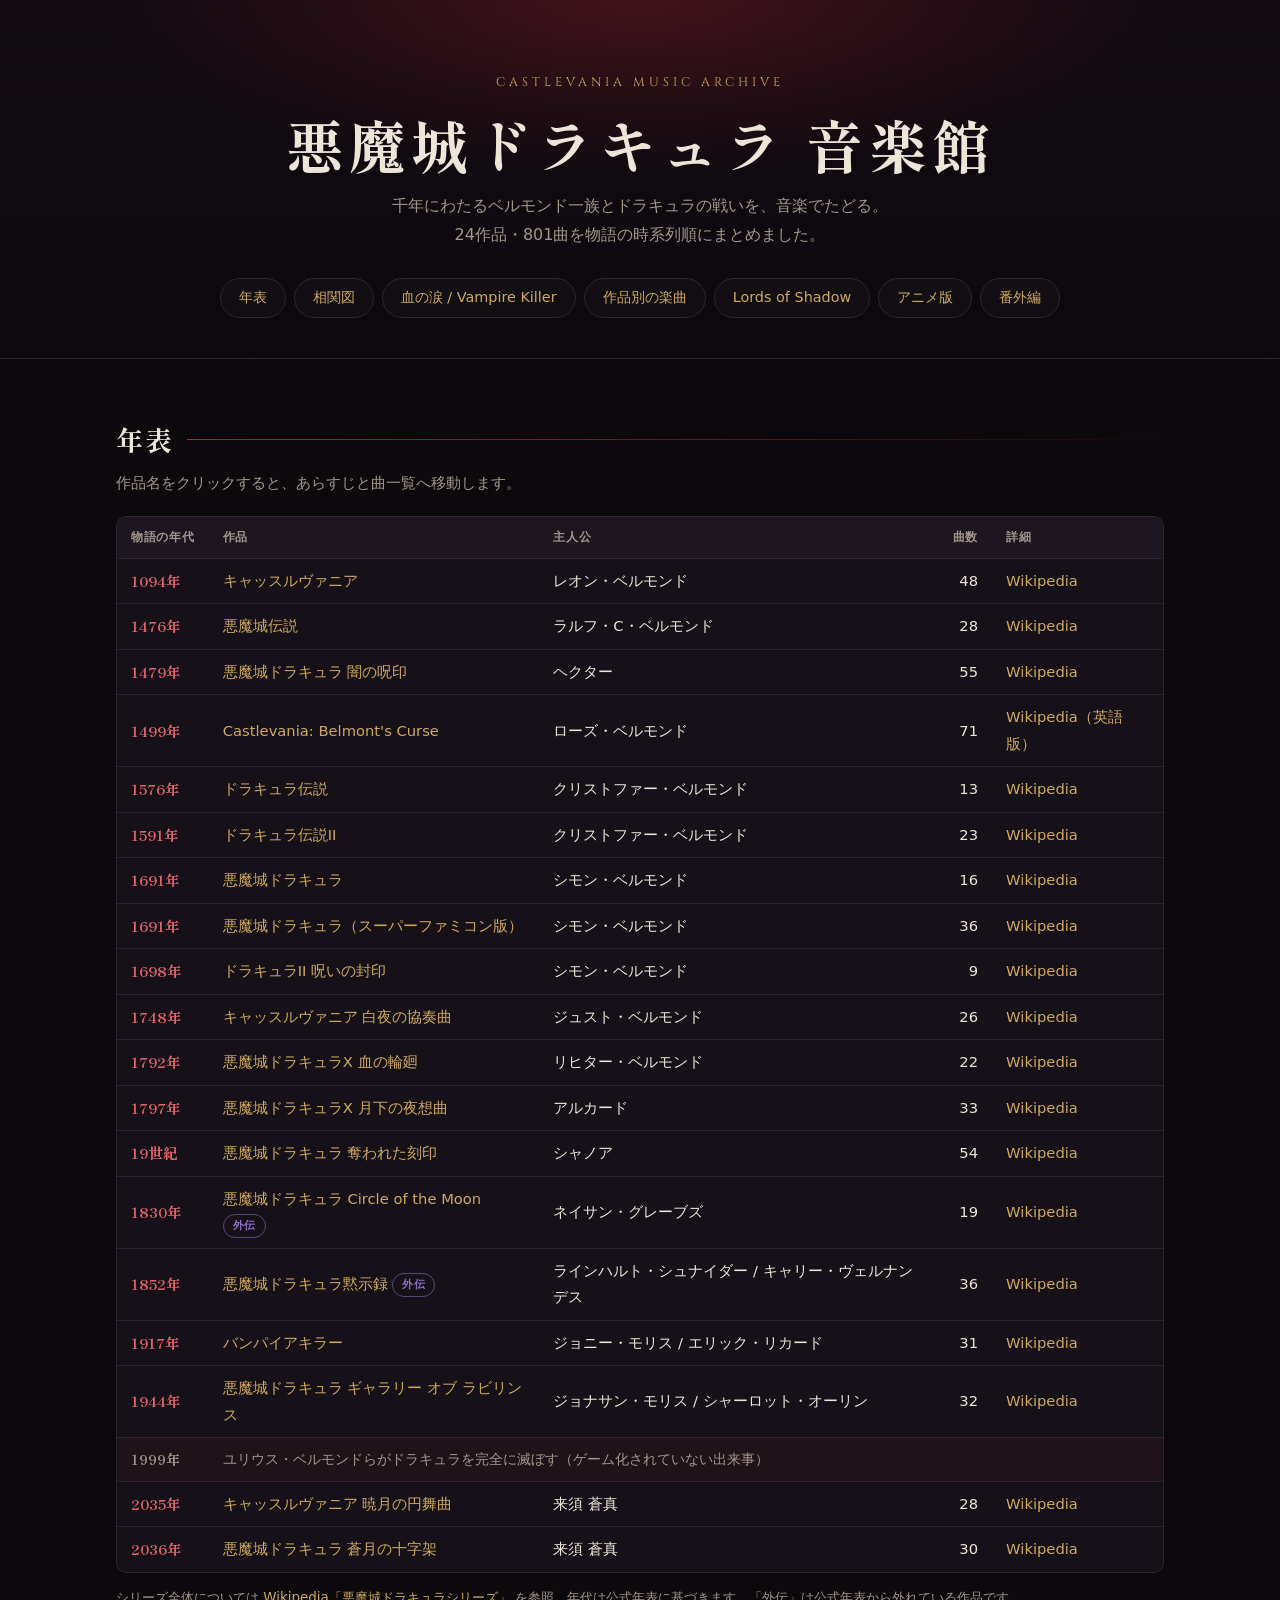
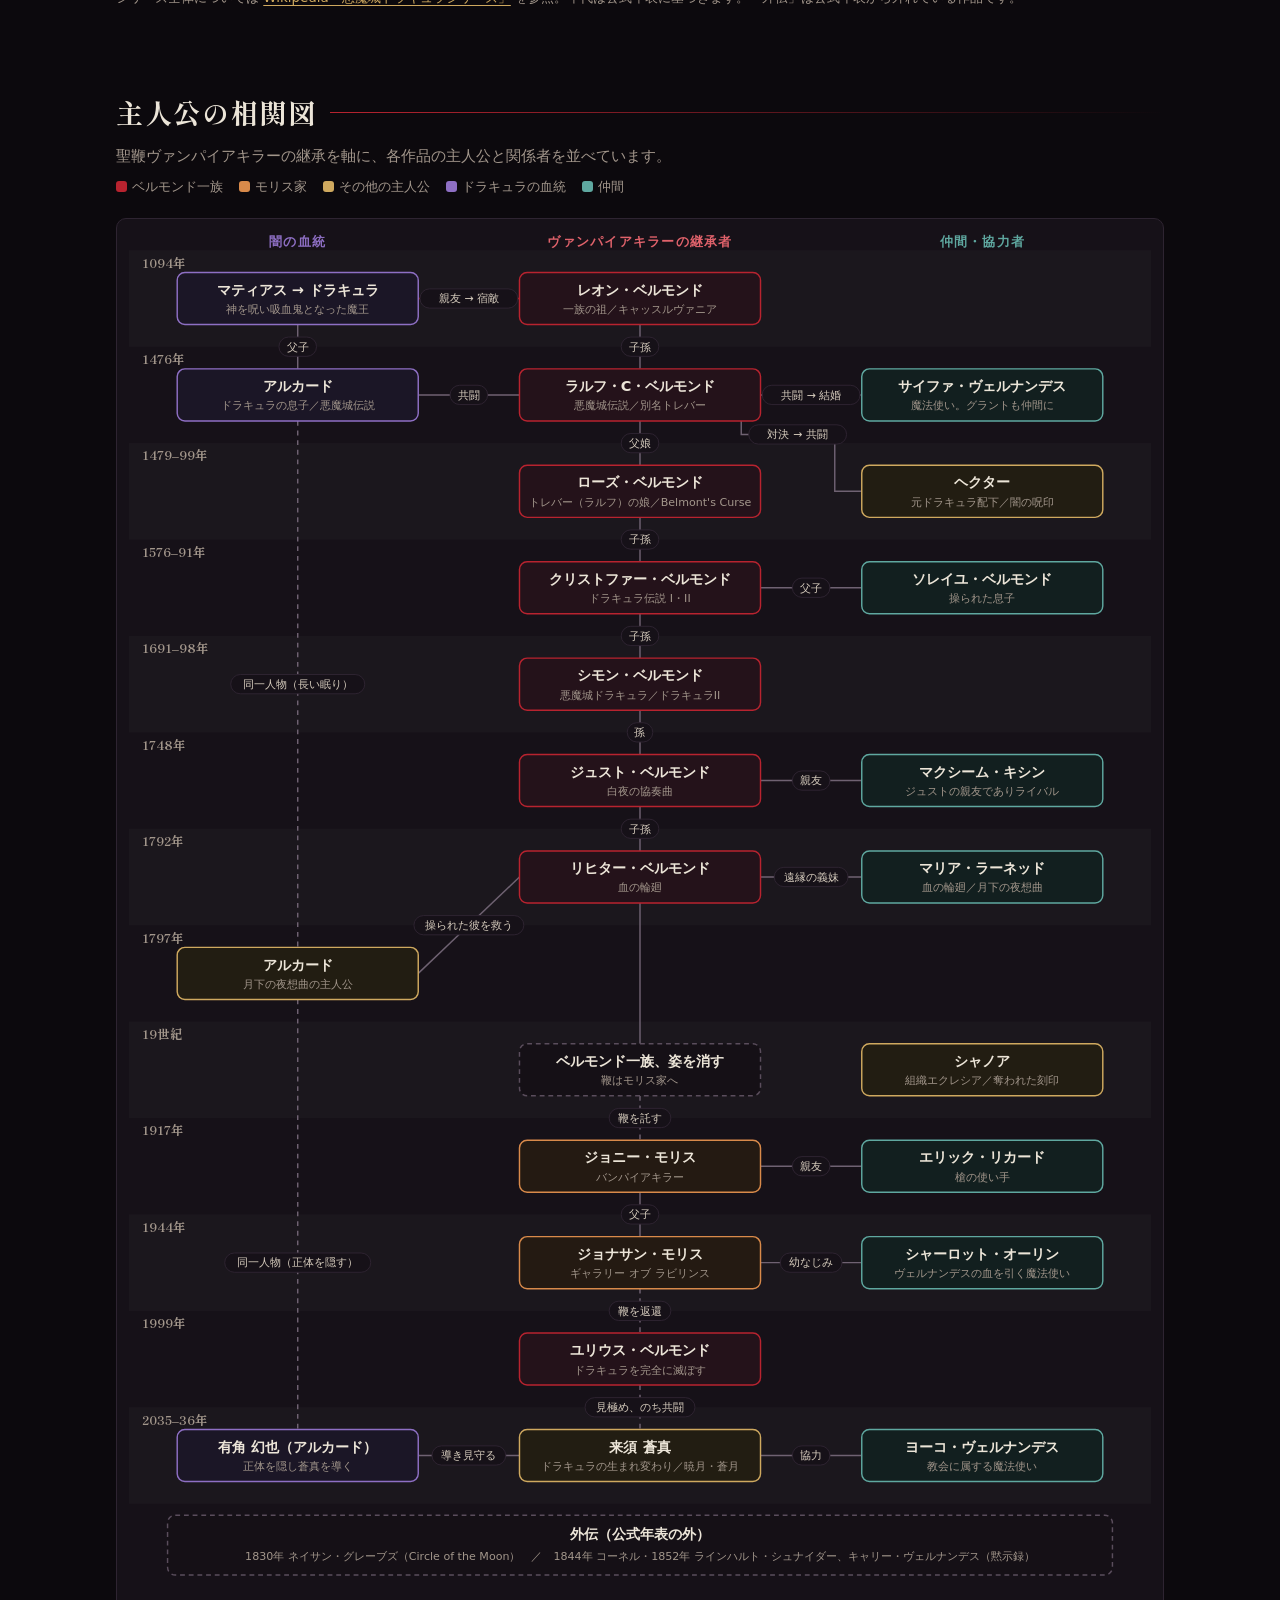
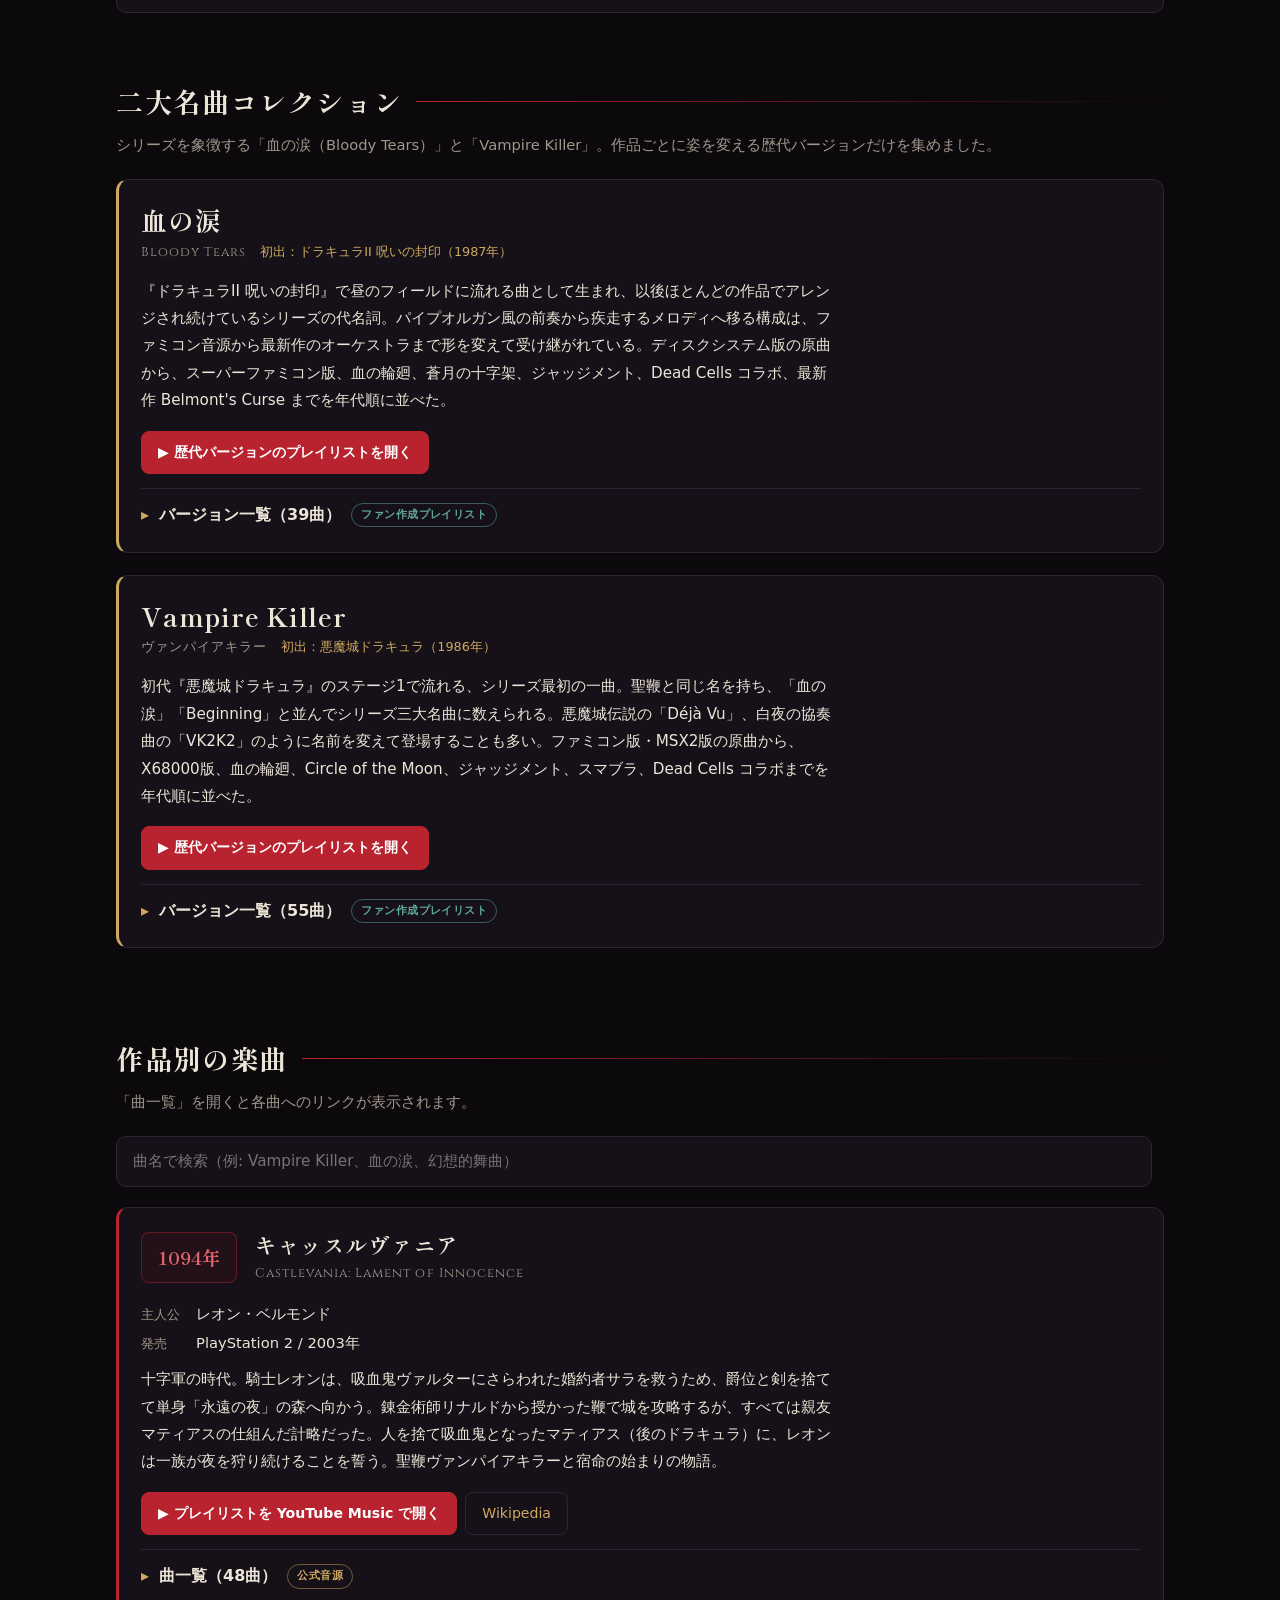
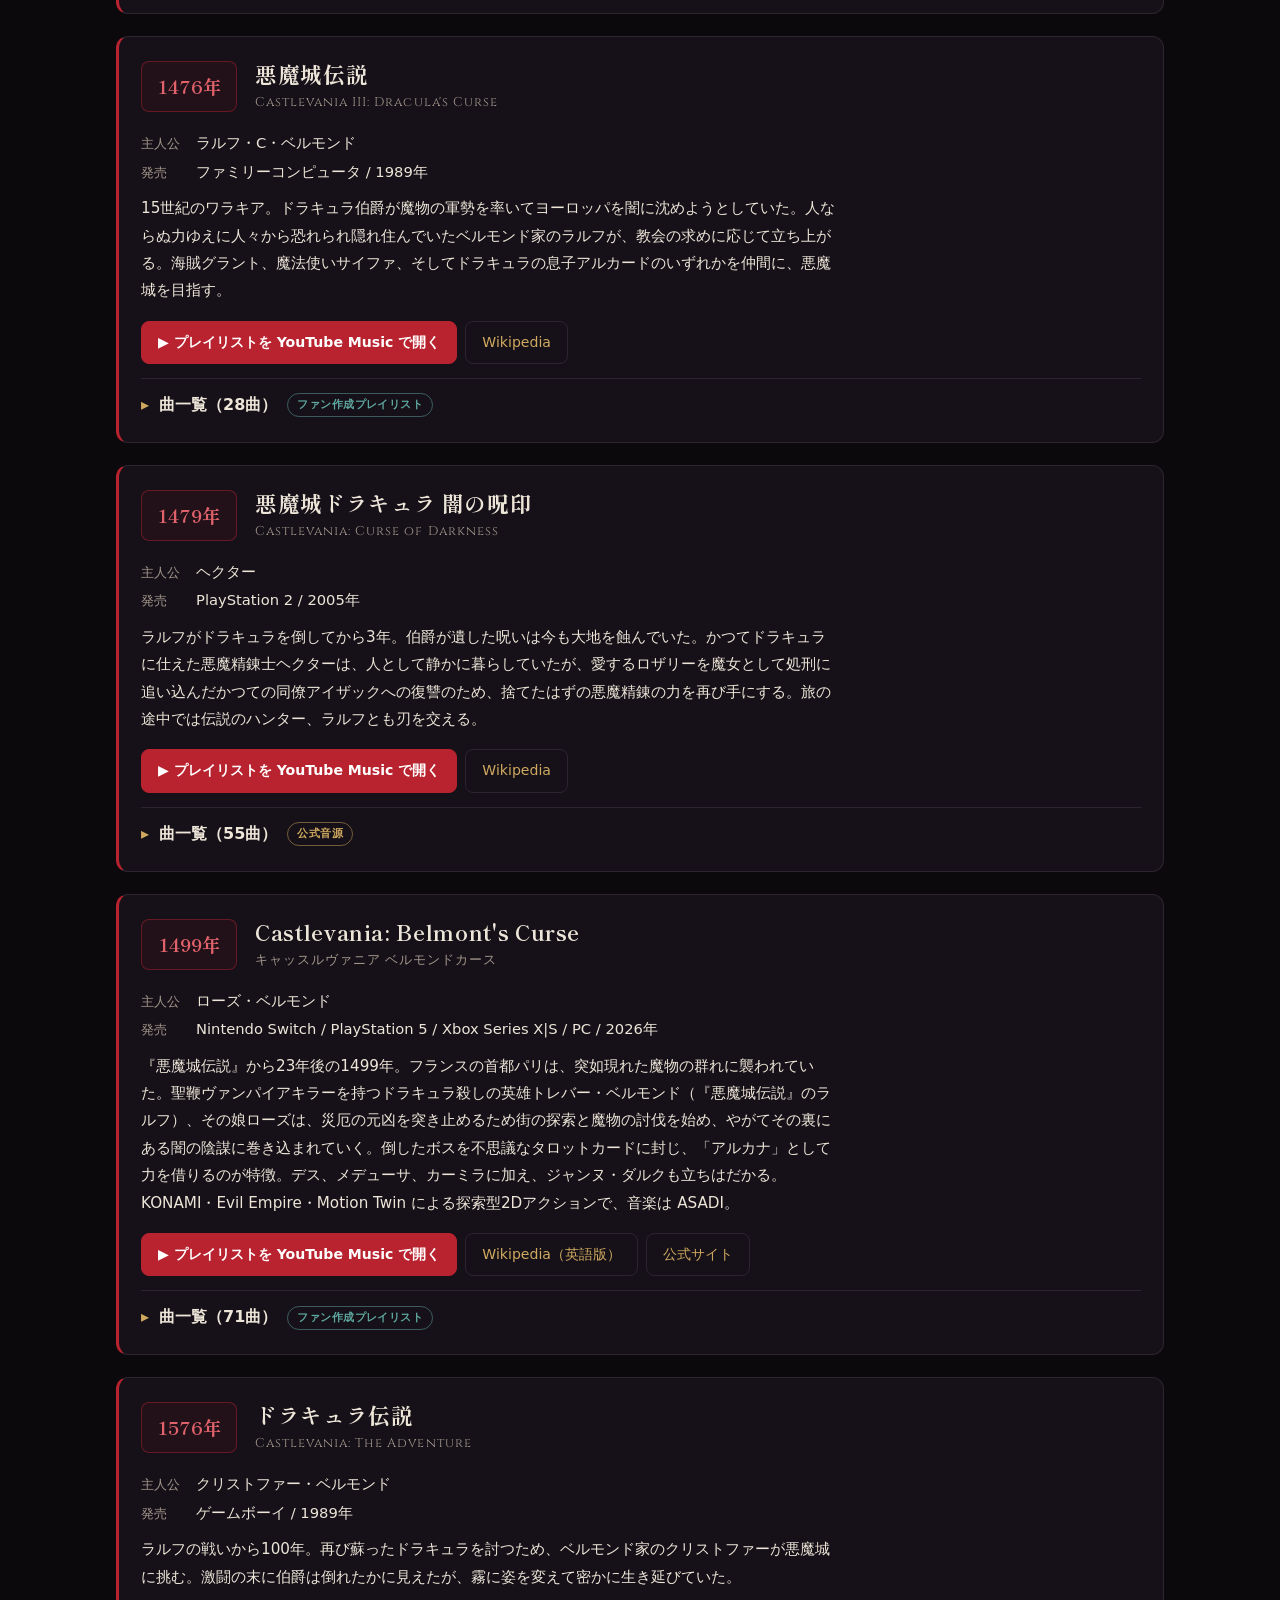
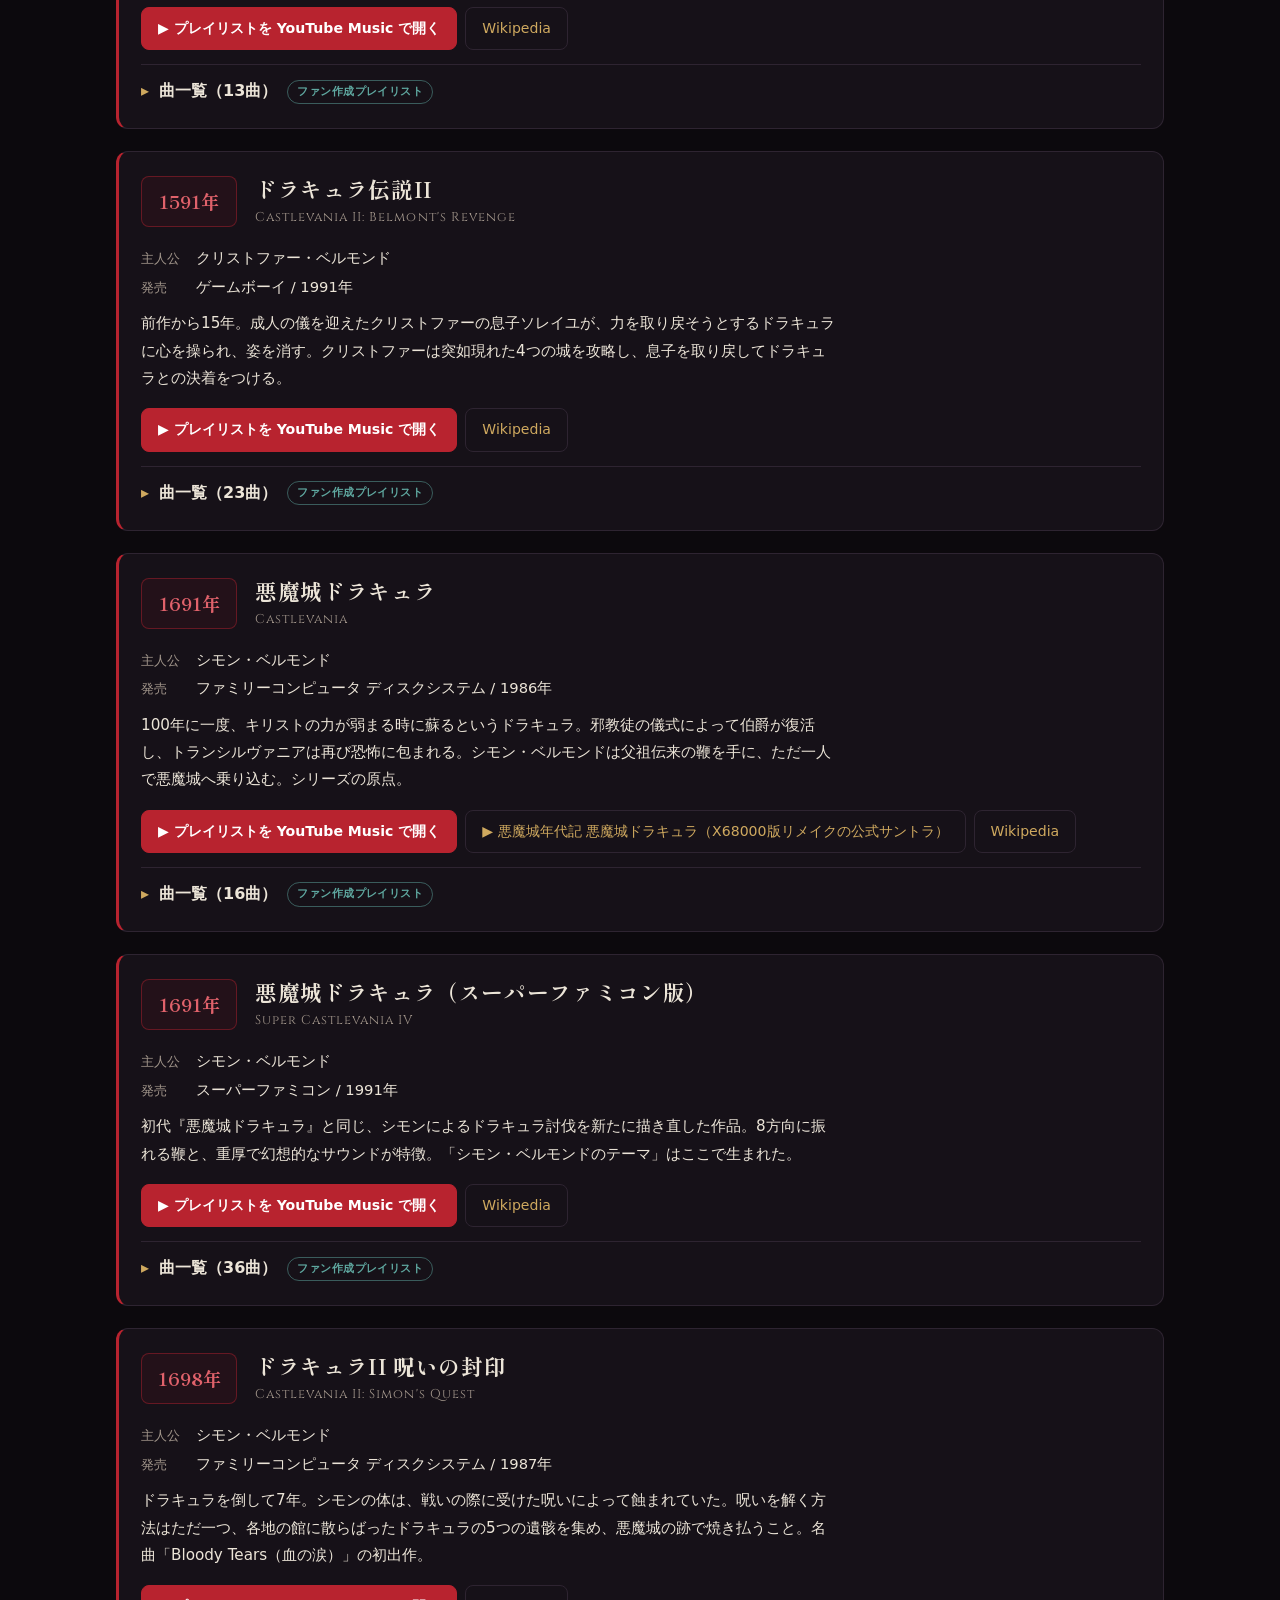
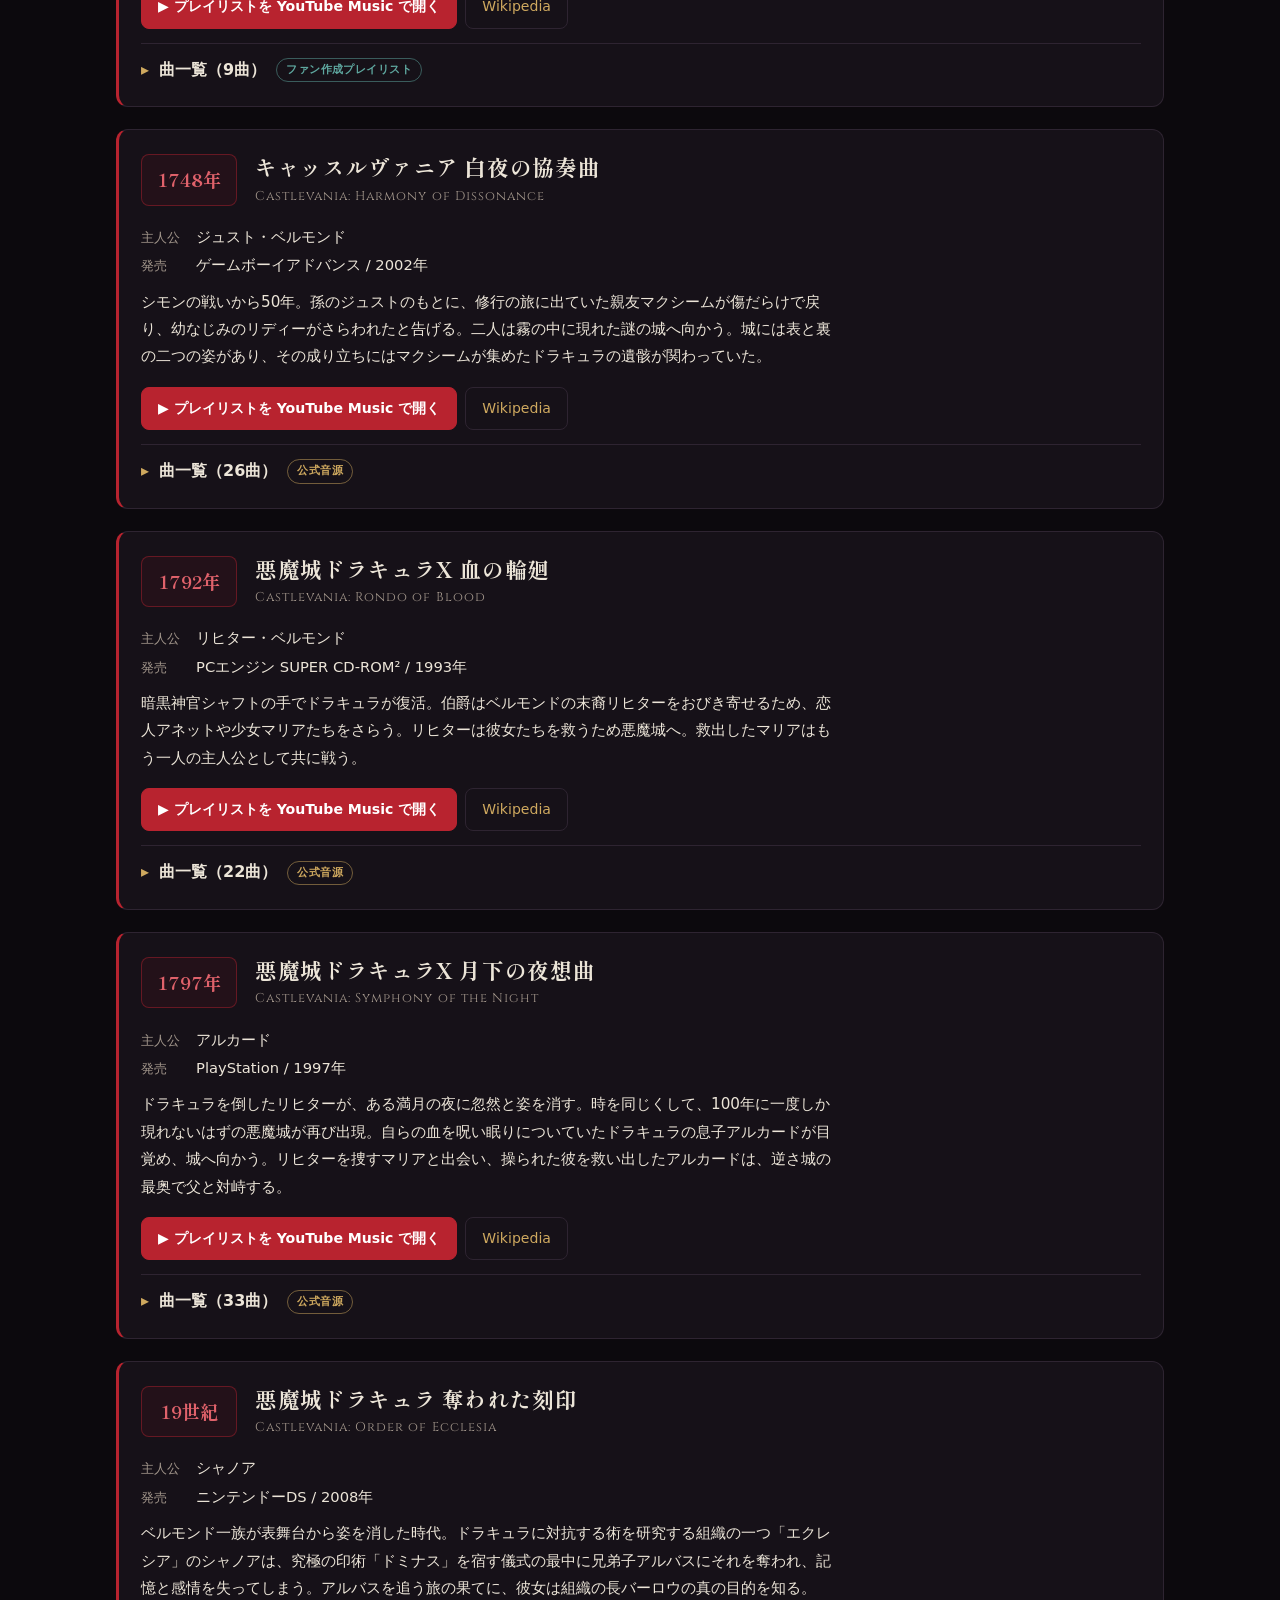
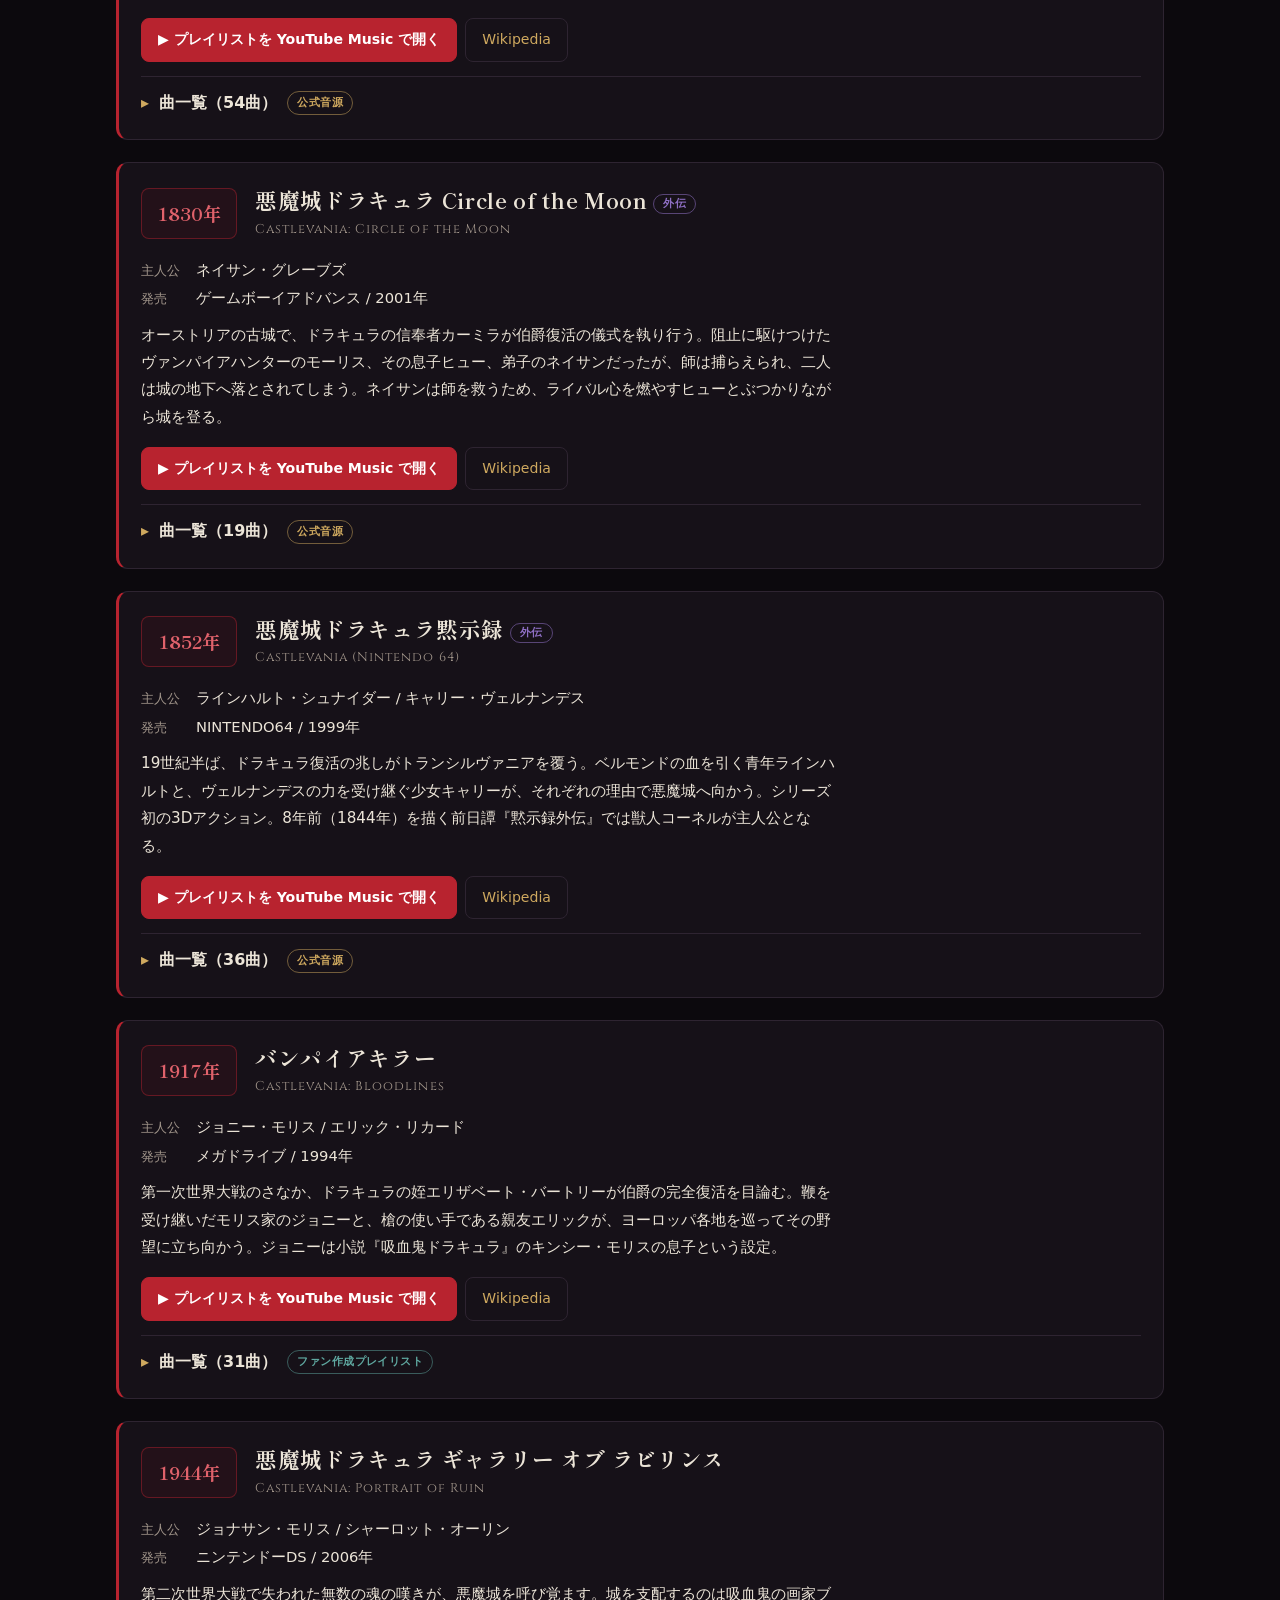
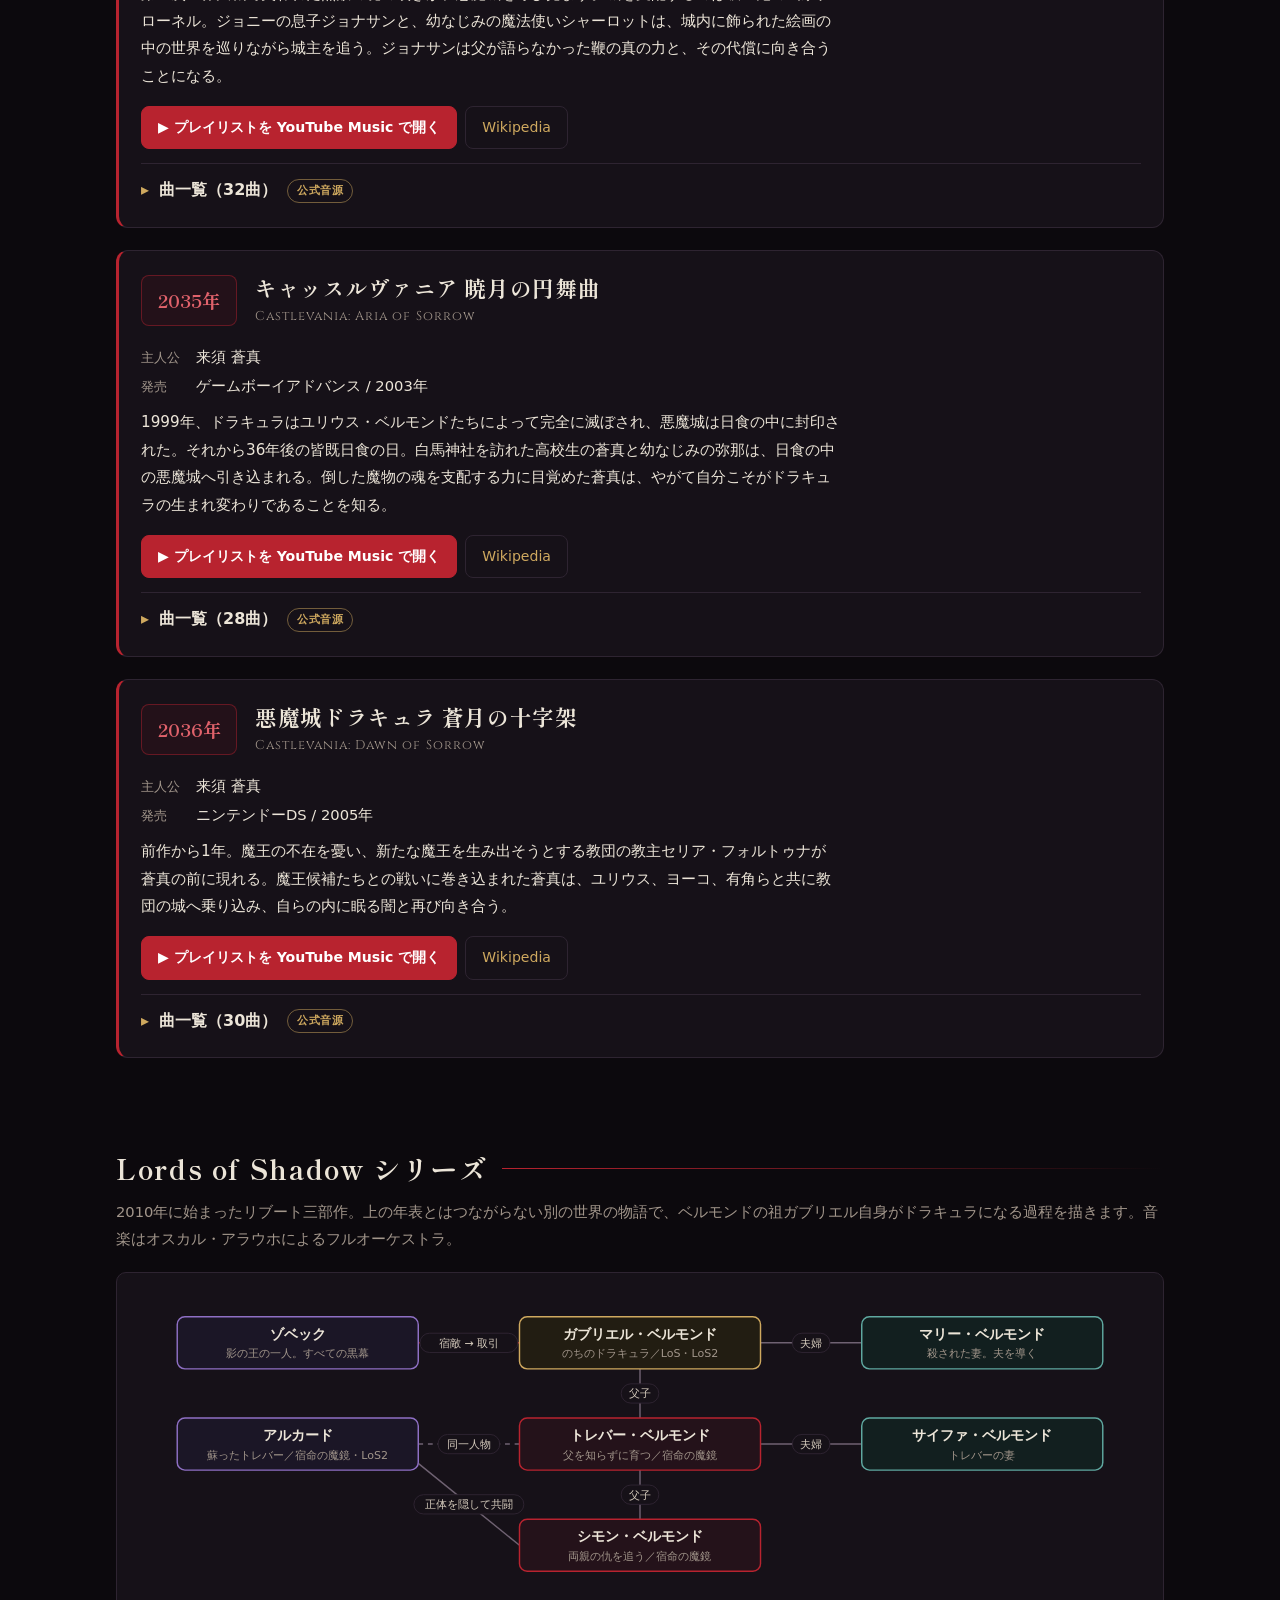
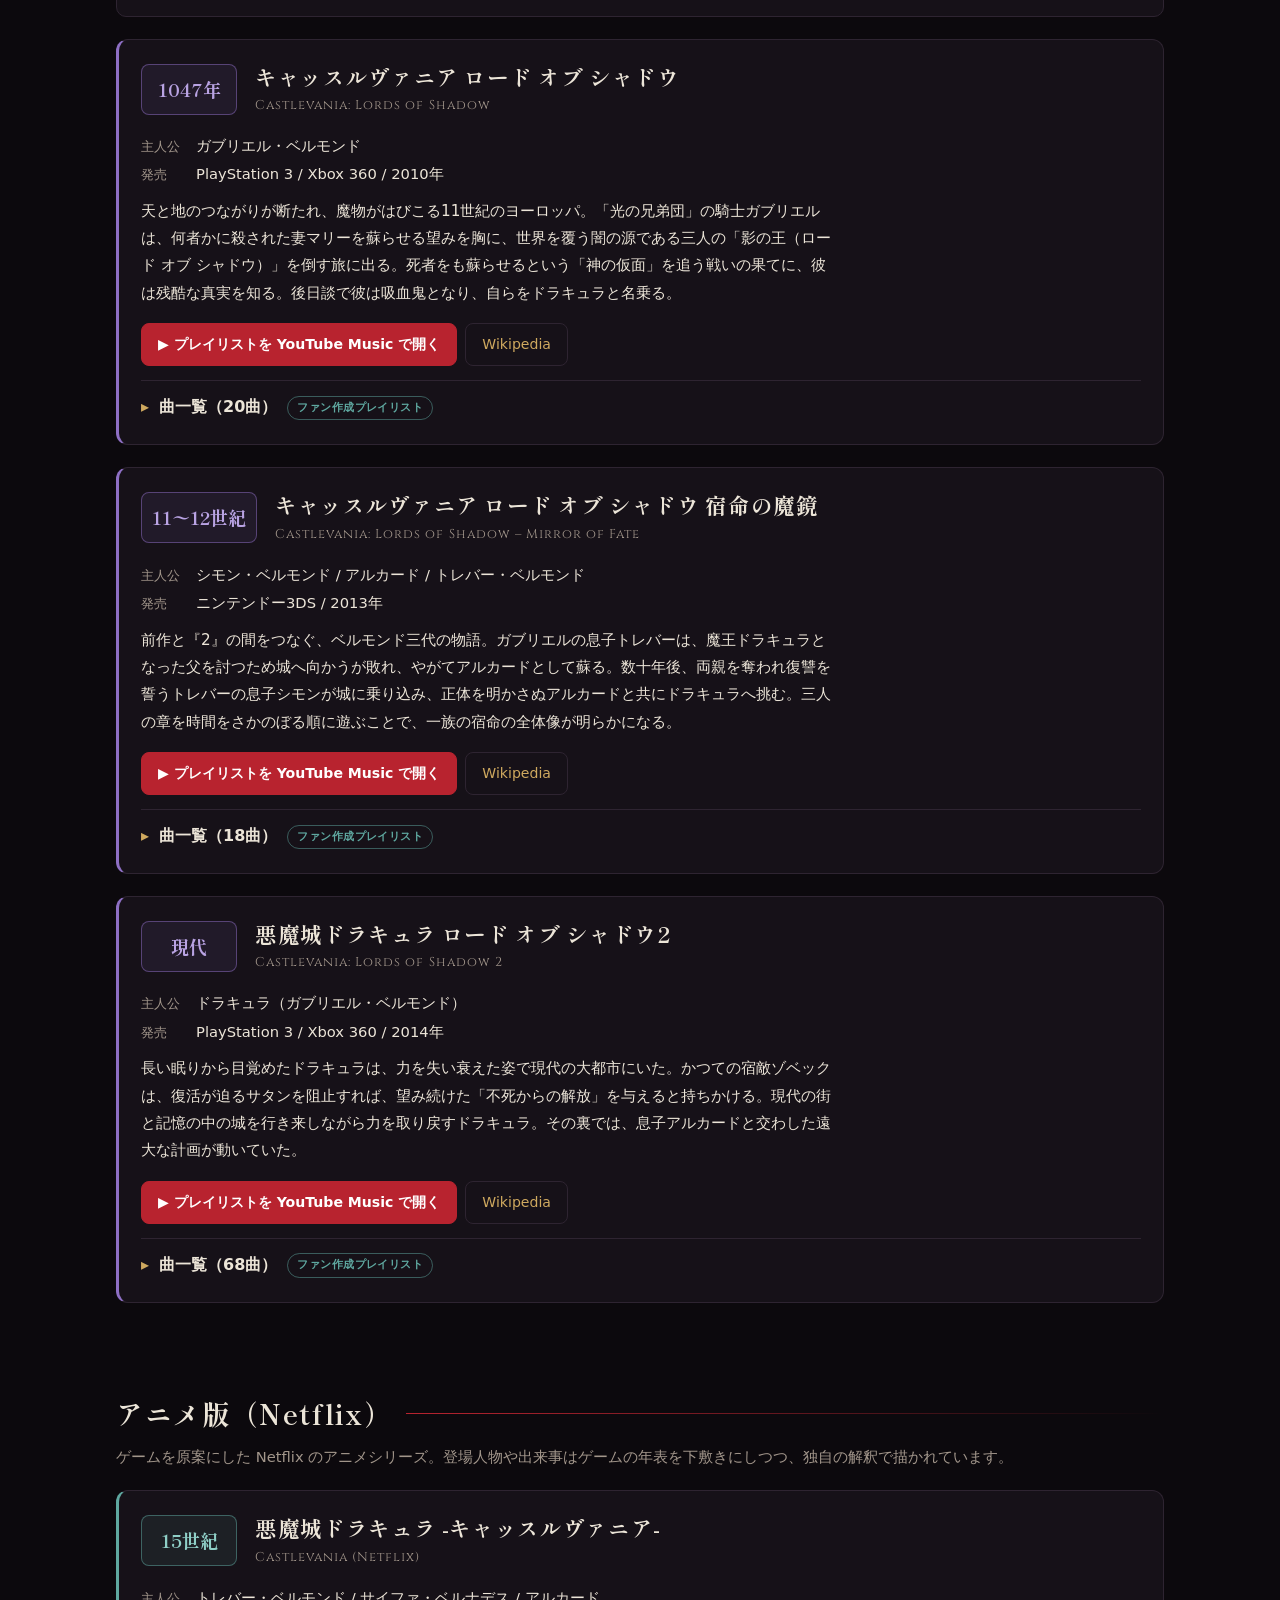
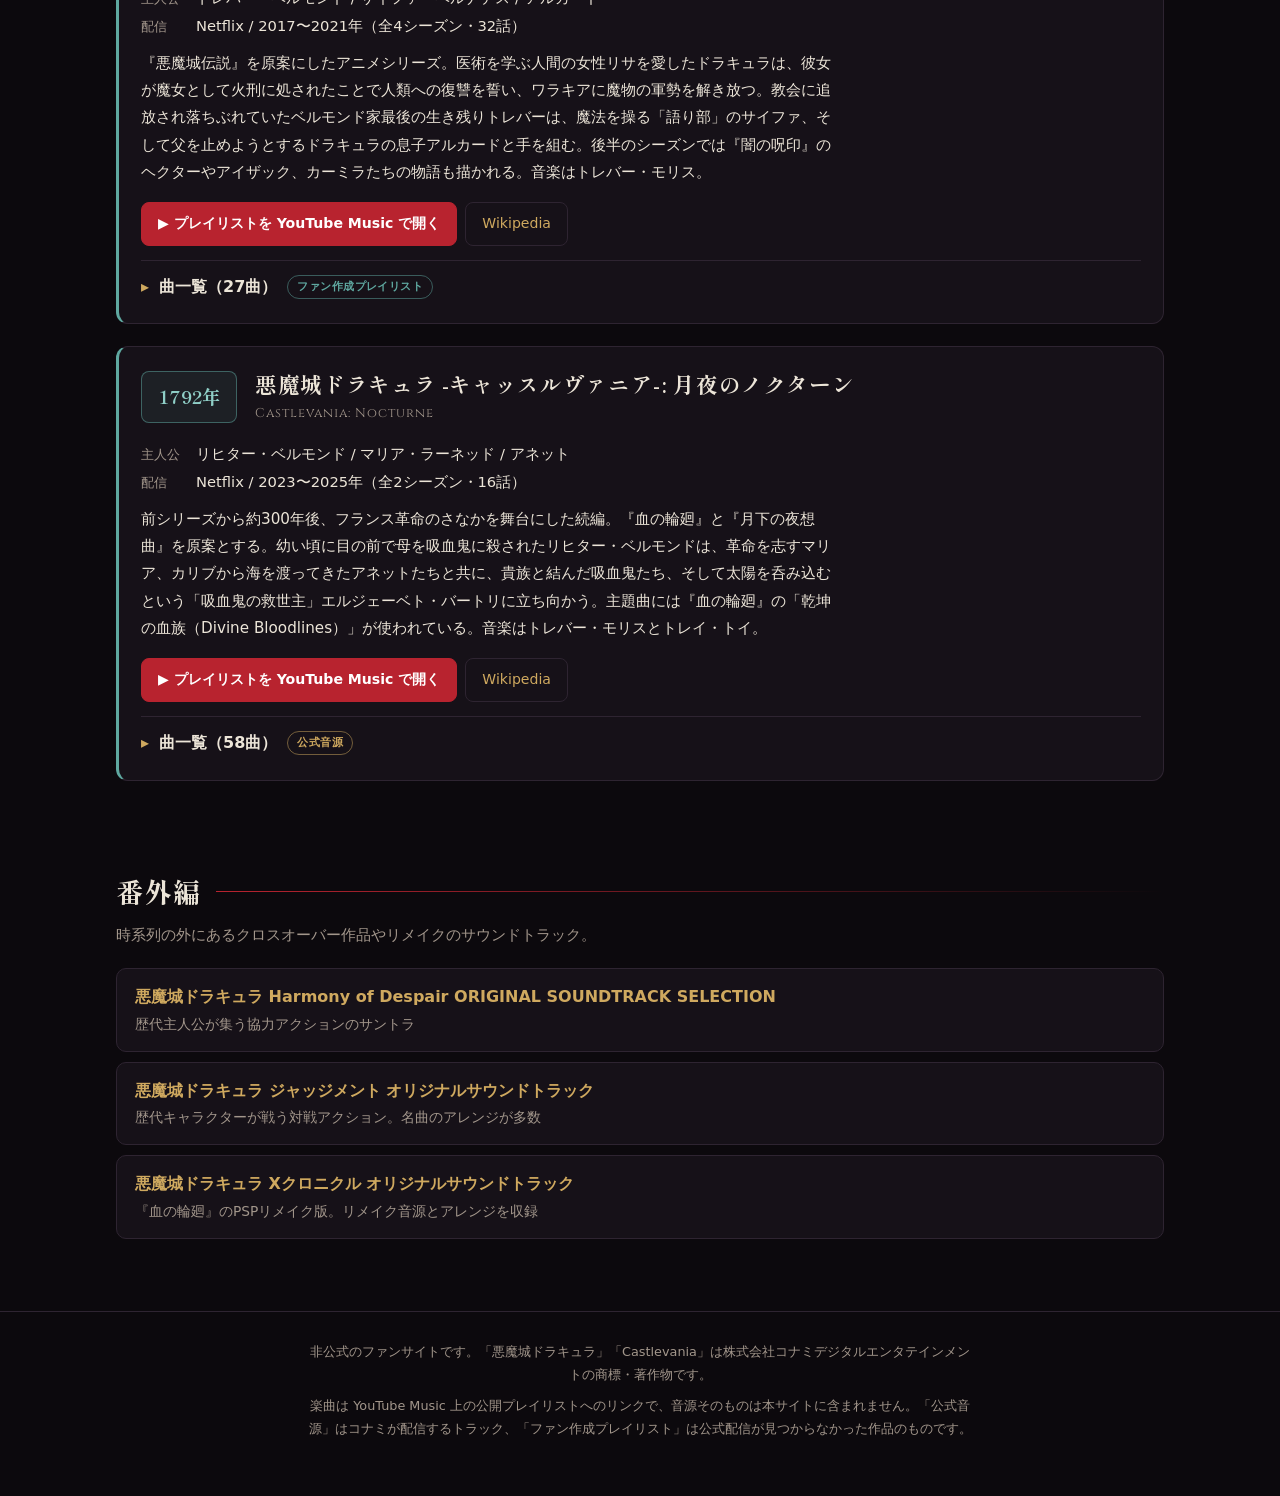
==== commit fe399b3c: "Move favorites section, add favicon and social sharing metadata - Place the Bloody Tears / Vampire K" ====
--- a/index.html
+++ b/index.html
@@ -5,6 +5,25 @@
 <meta name="viewport" content="width=device-width, initial-scale=1">
 <title>悪魔城ドラキュラ 音楽館 | Castlevania Music Archive</title>
 <meta name="description" content="悪魔城ドラキュラ（Castlevania）シリーズの楽曲を、物語の時系列順に作品ごとにまとめたファンサイト。YouTube Music のプレイリスト、あらすじ、主人公の相関図つき。">
+<link rel="canonical" href="https://vtmacs.github.io/castlevania/">
+<link rel="icon" href="assets/favicon.svg" type="image/svg+xml">
+<link rel="icon" href="assets/favicon-32.png" sizes="32x32" type="image/png">
+<link rel="apple-touch-icon" href="assets/apple-touch-icon.png">
+<meta name="theme-color" content="#0c090d">
+<meta property="og:type" content="website">
+<meta property="og:site_name" content="悪魔城ドラキュラ 音楽館">
+<meta property="og:title" content="悪魔城ドラキュラ 音楽館 | Castlevania Music Archive">
+<meta property="og:description" content="悪魔城ドラキュラ（Castlevania）シリーズの楽曲を、物語の時系列順に作品ごとにまとめたファンサイト。YouTube Music のプレイリスト、あらすじ、主人公の相関図つき。">
+<meta property="og:url" content="https://vtmacs.github.io/castlevania/">
+<meta property="og:image" content="https://vtmacs.github.io/castlevania/assets/og-image.png">
+<meta property="og:image:width" content="1200">
+<meta property="og:image:height" content="630">
+<meta property="og:image:alt" content="悪魔城ドラキュラ 音楽館 — Castlevania Music Archive">
+<meta property="og:locale" content="ja_JP">
+<meta name="twitter:card" content="summary_large_image">
+<meta name="twitter:title" content="悪魔城ドラキュラ 音楽館 | Castlevania Music Archive">
+<meta name="twitter:description" content="悪魔城ドラキュラ（Castlevania）シリーズの楽曲を、物語の時系列順に作品ごとにまとめたファンサイト。YouTube Music のプレイリスト、あらすじ、主人公の相関図つき。">
+<meta name="twitter:image" content="https://vtmacs.github.io/castlevania/assets/og-image.png">
 <link rel="preconnect" href="https://fonts.googleapis.com">
 <link rel="preconnect" href="https://fonts.gstatic.com" crossorigin>
 <link href="https://fonts.googleapis.com/css2?family=Cinzel:wght@500;700&amp;family=Shippori+Mincho:wght@500;700&amp;display=swap" rel="stylesheet">
@@ -17,9 +36,9 @@
   <p class="lead">千年にわたるベルモンド一族とドラキュラの戦いを、音楽でたどる。<br>
   24作品・801曲を物語の時系列順にまとめました。</p>
   <nav>
-    <a href="#favorites">血の涙 / Vampire Killer</a>
     <a href="#timeline">年表</a>
     <a href="#relations">相関図</a>
+    <a href="#favorites">血の涙 / Vampire Killer</a>
     <a href="#games">作品別の楽曲</a>
     <a href="#los">Lords of Shadow</a>
     <a href="#anime">アニメ版</a>
@@ -28,46 +47,6 @@
 </header>
 
 <main>
-<section id="favorites">
-  <h2>二大名曲コレクション</h2>
-  <p class="sec-lead">シリーズを象徴する「血の涙（Bloody Tears）」と「Vampire Killer」。作品ごとに姿を変える歴代バージョンだけを集めました。</p>
-  
-<article class="game fav" id="fav_bt">
-  <header>
-    <div>
-      <h3>血の涙</h3>
-      <p class="en">Bloody Tears　<span class="first">初出：ドラキュラII 呪いの封印（1987年）</span></p>
-    </div>
-  </header>
-  <p class="story">『ドラキュラII 呪いの封印』で昼のフィールドに流れる曲として生まれ、以後ほとんどの作品でアレンジされ続けているシリーズの代名詞。パイプオルガン風の前奏から疾走するメロディへ移る構成は、ファミコン音源から最新作のオーケストラまで形を変えて受け継がれている。ディスクシステム版の原曲から、スーパーファミコン版、血の輪廻、蒼月の十字架、ジャッジメント、Dead Cells コラボ、最新作 Belmont&#x27;s Curse までを年代順に並べた。</p>
-  <div class="links">
-    <a class="btn" href="https://music.youtube.com/playlist?list=PLo_CEpGshOSbh00Z9PRGPu4QUo5yxOA6c" target="_blank" rel="noopener">▶ 歴代バージョンのプレイリストを開く</a>
-  </div>
-  <details>
-    <summary><span>バージョン一覧（39曲）</span> <span class="badge com">ファン作成プレイリスト</span></summary>
-    <p class="note">※ ファンが年代順にまとめたプレイリストに基づく一覧です（夜の曲「Monster Dance」は除外）。最後の Belmont&#x27;s Curse 版はプレイリストに無いため個別リンクで追加しています。</p>
-    <div class="tw"><table><thead><tr><th class="num">#</th><th>曲名（クリックで YouTube Music を開く）</th><th class="who">アーティスト／投稿者</th><th class="dur">時間</th></tr></thead><tbody><tr><td class="num">1</td><td><a href="https://music.youtube.com/watch?v=94pjsxP7CgI&amp;list=PLo_CEpGshOSbh00Z9PRGPu4QUo5yxOA6c" target="_blank" rel="noopener">Dracula II Music (FDS) - Bloody Tears</a></td><td class="who">explod2A03</td><td class="dur">1:09</td></tr><tr><td class="num">2</td><td><a href="https://music.youtube.com/watch?v=QC-LcdCSe1o&amp;list=PLo_CEpGshOSbh00Z9PRGPu4QUo5yxOA6c" target="_blank" rel="noopener">Haunted Castle Music: Bloody Tears</a></td><td class="who">AkumajoDraculaHunter</td><td class="dur">1:03</td></tr><tr><td class="num">3</td><td><a href="https://music.youtube.com/watch?v=e2oZtvjg5oA&amp;list=PLo_CEpGshOSbh00Z9PRGPu4QUo5yxOA6c" target="_blank" rel="noopener">Castlevania II Music (NES) - Bloody Tears (Day Theme)</a></td><td class="who">explod2A03</td><td class="dur">1:09</td></tr><tr><td class="num">4</td><td><a href="https://music.youtube.com/watch?v=UF_-4N7--ck&amp;list=PLo_CEpGshOSbh00Z9PRGPu4QUo5yxOA6c" target="_blank" rel="noopener">Wai Wai World 2 - SOS!! Paseri Jou (NES) Music - Castlevania II Stage Theme</a></td><td class="who">GBelair</td><td class="dur">3:01</td></tr><tr><td class="num">5</td><td><a href="https://music.youtube.com/watch?v=vxDV0hAZm_U&amp;list=PLo_CEpGshOSbh00Z9PRGPu4QUo5yxOA6c" target="_blank" rel="noopener">Super Castlevania IV OST: Map C</a></td><td class="who">Jimmy Fernández</td><td class="dur">0:18</td></tr><tr><td class="num">6</td><td><a href="https://music.youtube.com/watch?v=QOWUSsFar-s&amp;list=PLo_CEpGshOSbh00Z9PRGPu4QUo5yxOA6c" target="_blank" rel="noopener">Castlevania 4 - Bloody Tears (Super Nintendo)</a></td><td class="who">MidiMusicMaker</td><td class="dur">2:08</td></tr><tr><td class="num">7</td><td><a href="https://music.youtube.com/watch?v=9PpDcdb22-M&amp;list=PLo_CEpGshOSbh00Z9PRGPu4QUo5yxOA6c" target="_blank" rel="noopener">Bloody Tears :Stage4 (内蔵音源バージョン)</a></td><td class="who">悪魔城ドラキュラ サウンドチーム</td><td class="dur">2:21</td></tr><tr><td class="num">8</td><td><a href="https://music.youtube.com/watch?v=wd2QvovvuH0&amp;list=PLo_CEpGshOSbh00Z9PRGPu4QUo5yxOA6c" target="_blank" rel="noopener">Castlevania Chronicles OST - 09 Bloody Tears (CM-64 Ver.)</a></td><td class="who">Product Number Five</td><td class="dur">2:23</td></tr><tr><td class="num">9</td><td><a href="https://music.youtube.com/watch?v=MQHj2sDWkXs&amp;list=PLo_CEpGshOSbh00Z9PRGPu4QUo5yxOA6c" target="_blank" rel="noopener">Castlevania Chronicles OST - 29 Bloody Tears (SC-55 Ver.)</a></td><td class="who">Product Number Five</td><td class="dur">1:30</td></tr><tr><td class="num">10</td><td><a href="https://music.youtube.com/watch?v=eWIs7o0iOEI&amp;list=PLo_CEpGshOSbh00Z9PRGPu4QUo5yxOA6c" target="_blank" rel="noopener">Bloody Tears - Castlevania Rondo of Blood OST</a></td><td class="who">Castlevania International</td><td class="dur">1:46</td></tr><tr><td class="num">11</td><td><a href="https://music.youtube.com/watch?v=1N-iZpbN63I&amp;list=PLo_CEpGshOSbh00Z9PRGPu4QUo5yxOA6c" target="_blank" rel="noopener">Bloody Tears - Castlevania: Bloodlines</a></td><td class="who">Vert092</td><td class="dur">1:29</td></tr><tr><td class="num">12</td><td><a href="https://music.youtube.com/watch?v=D8FH8NI4U4Y&amp;list=PLo_CEpGshOSbh00Z9PRGPu4QUo5yxOA6c" target="_blank" rel="noopener">Castlevania Legends Music (Game Boy) - Bloody Tears (Stage 1)</a></td><td class="who">explod2A03</td><td class="dur">1:23</td></tr><tr><td class="num">13</td><td><a href="https://music.youtube.com/watch?v=rz07bj8H0OA&amp;list=PLo_CEpGshOSbh00Z9PRGPu4QUo5yxOA6c" target="_blank" rel="noopener">Akumajou Dracula X Gekka no Yasoukyoku OST: Bloody Tears Remix 1</a></td><td class="who">Malex Morthree</td><td class="dur">4:51</td></tr><tr><td class="num">14</td><td><a href="https://music.youtube.com/watch?v=T9MgCdGgUvY&amp;list=PLo_CEpGshOSbh00Z9PRGPu4QUo5yxOA6c" target="_blank" rel="noopener">Akumajou Dracula X Gekka no Yasoukyoku OST: Bloody Tears Remix 2</a></td><td class="who">Malex Morthree</td><td class="dur">7:10</td></tr><tr><td class="num">15</td><td><a href="https://music.youtube.com/watch?v=TtR94bqABzk&amp;list=PLo_CEpGshOSbh00Z9PRGPu4QUo5yxOA6c" target="_blank" rel="noopener">Castlevania Chronicles OST - 09 Bloody Tears (Arrange Ver.)</a></td><td class="who">Product Number Five</td><td class="dur">1:57</td></tr><tr><td class="num">16</td><td><a href="https://music.youtube.com/watch?v=rqjc3rkguu0&amp;list=PLo_CEpGshOSbh00Z9PRGPu4QUo5yxOA6c" target="_blank" rel="noopener">Bloody Tears (RMX)</a></td><td class="who">悪魔城ドラキュラ サウンドチーム</td><td class="dur">3:37</td></tr><tr><td class="num">17</td><td><a href="https://music.youtube.com/watch?v=Cc2dqwzOAzo&amp;list=PLo_CEpGshOSbh00Z9PRGPu4QUo5yxOA6c" target="_blank" rel="noopener">Dreammix TV: World Fighters - Dracula Castle</a></td><td class="who">jigglysama</td><td class="dur">1:38</td></tr><tr><td class="num">18</td><td><a href="https://music.youtube.com/watch?v=Mo4vd8IqaTc&amp;list=PLo_CEpGshOSbh00Z9PRGPu4QUo5yxOA6c" target="_blank" rel="noopener">BLOODY TEARS [悪魔城ドラキュラ 蒼月の十字架]</a></td><td class="who">悪魔城ドラキュラ サウンドチーム</td><td class="dur">2:28</td></tr><tr><td class="num">19</td><td><a href="https://music.youtube.com/watch?v=xynKponE-qQ&amp;list=PLo_CEpGshOSbh00Z9PRGPu4QUo5yxOA6c" target="_blank" rel="noopener">Castlevania Dracula X Chronicles Music: Bloody Tears</a></td><td class="who">Tabuu101</td><td class="dur">1:32</td></tr><tr><td class="num">20</td><td><a href="https://music.youtube.com/watch?v=4-M4fgOxOR8&amp;list=PLo_CEpGshOSbh00Z9PRGPu4QUo5yxOA6c" target="_blank" rel="noopener">DJ YOSHITAKA - Bloody Tears (IIDX EDITION)</a></td><td class="who">Ashura96</td><td class="dur">1:28</td></tr><tr><td class="num">21</td><td><a href="https://music.youtube.com/watch?v=UiNWeSf_duE&amp;list=PLo_CEpGshOSbh00Z9PRGPu4QUo5yxOA6c" target="_blank" rel="noopener">beatmania IIDX 13 DistorteD - Bloody Tears (IIDX EDITION) [ANOTHER]</a></td><td class="who">Ko Ramdeo</td><td class="dur">2:00</td></tr><tr><td class="num">22</td><td><a href="https://music.youtube.com/watch?v=6SbKiRsIBOk&amp;list=PLo_CEpGshOSbh00Z9PRGPu4QUo5yxOA6c" target="_blank" rel="noopener">Bloody Tears - Castlevania: Order of Shadows (OST)</a></td><td class="who">ViviVGM</td><td class="dur">1:27</td></tr><tr><td class="num">23</td><td><a href="https://music.youtube.com/watch?v=kjIk0cOjf8A&amp;list=PLo_CEpGshOSbh00Z9PRGPu4QUo5yxOA6c" target="_blank" rel="noopener">Castlevania Judgment OST 05- Bloody Tears</a></td><td class="who">ChapelofResonance</td><td class="dur">3:25</td></tr><tr><td class="num">24</td><td><a href="https://music.youtube.com/watch?v=npWYfzF6CPc&amp;list=PLo_CEpGshOSbh00Z9PRGPu4QUo5yxOA6c" target="_blank" rel="noopener">Castlevania Dawn of Sorrow Mobile Bloody Tears</a></td><td class="who">Abissor Swordzenorbe</td><td class="dur">0:38</td></tr><tr><td class="num">25</td><td><a href="https://music.youtube.com/watch?v=6GvN67FGIBY&amp;list=PLo_CEpGshOSbh00Z9PRGPu4QUo5yxOA6c" target="_blank" rel="noopener">Bloody Tears Castlevania Akumajo Dracula The Arcade (OST)</a></td><td class="who">ViviVGM</td><td class="dur">3:45</td></tr><tr><td class="num">26</td><td><a href="https://music.youtube.com/watch?v=_D9RgOKg29c&amp;list=PLo_CEpGshOSbh00Z9PRGPu4QUo5yxOA6c" target="_blank" rel="noopener">Super Bomberman R - One Last Shot (Bloody Tears/Beginning)</a></td><td class="who">MoonRunes</td><td class="dur">2:49</td></tr><tr><td class="num">27</td><td><a href="https://music.youtube.com/watch?v=qvLuz2lCEtg&amp;list=PLo_CEpGshOSbh00Z9PRGPu4QUo5yxOA6c" target="_blank" rel="noopener">Super Bomberman R - One Last Shot (Fast Version) (Bloody Tears/Beginning)</a></td><td class="who">MoonRunes</td><td class="dur">2:34</td></tr><tr><td class="num">28</td><td><a href="https://music.youtube.com/watch?v=1vmNrPd7M74&amp;list=PLo_CEpGshOSbh00Z9PRGPu4QUo5yxOA6c" target="_blank" rel="noopener">Bloody Tears - Castlevania: Lords of Shadow</a></td><td class="who">Vampire Killer Crypt</td><td class="dur">2:47</td></tr><tr><td class="num">29</td><td><a href="https://music.youtube.com/watch?v=jwrqNI0Y8Jk&amp;list=PLo_CEpGshOSbh00Z9PRGPu4QUo5yxOA6c" target="_blank" rel="noopener">Castlevania: Season 2 | Battle of Dracula’s Castle | Netflix</a></td><td class="who">Netflix</td><td class="dur">2:22</td></tr><tr><td class="num">30</td><td><a href="https://music.youtube.com/watch?v=L3lRvFFp6v4&amp;list=PLo_CEpGshOSbh00Z9PRGPu4QUo5yxOA6c" target="_blank" rel="noopener">Bloody Tears</a></td><td class="who">Game Music and shit</td><td class="dur">4:17</td></tr><tr><td class="num">31</td><td><a href="https://music.youtube.com/watch?v=GQc92nHJtWU&amp;list=PLo_CEpGshOSbh00Z9PRGPu4QUo5yxOA6c" target="_blank" rel="noopener">Bloody Tears - Epic Version (from &quot;Castlevania&quot;)</a></td><td class="who">Samuel Kim</td><td class="dur">4:37</td></tr><tr><td class="num">32</td><td><a href="https://music.youtube.com/watch?v=7etjdosXsSs&amp;list=PLo_CEpGshOSbh00Z9PRGPu4QUo5yxOA6c" target="_blank" rel="noopener">Bloody Tears - V rising Adaptation - DLC Legacy Of Castlevania Premium Soundtrack</a></td><td class="who">LiLiamGaming</td><td class="dur">5:07</td></tr><tr><td class="num">33</td><td><a href="https://music.youtube.com/watch?v=A74GHFfDVYQ&amp;list=PLo_CEpGshOSbh00Z9PRGPu4QUo5yxOA6c" target="_blank" rel="noopener">Bloody Tears - Dead Cells - Return To Castlevania</a></td><td class="who">Yoann Laulan</td><td class="dur">3:19</td></tr><tr><td class="num">34</td><td><a href="https://music.youtube.com/watch?v=j3YCFg7W9CU&amp;list=PLo_CEpGshOSbh00Z9PRGPu4QUo5yxOA6c" target="_blank" rel="noopener">Bloody Tears (Ending) - Dead Cells - Return To Castlevania</a></td><td class="who">Yoann Laulan</td><td class="dur">2:57</td></tr><tr><td class="num">35</td><td><a href="https://music.youtube.com/watch?v=GIcx3jKXekY&amp;list=PLo_CEpGshOSbh00Z9PRGPu4QUo5yxOA6c" target="_blank" rel="noopener">Bloody Tears (Ending) (8 Bit Demake) - Dead Cells - Return To Castlevania</a></td><td class="who">Yoann Laulan</td><td class="dur">2:53</td></tr><tr><td class="num">36</td><td><a href="https://music.youtube.com/watch?v=_g7raDwVNHQ&amp;list=PLo_CEpGshOSbh00Z9PRGPu4QUo5yxOA6c" target="_blank" rel="noopener">Haunted Castle Revisited OST - Bloody Tears (Revisited)</a></td><td class="who">Beardman64</td><td class="dur">2:01</td></tr><tr><td class="num">37</td><td><a href="https://music.youtube.com/watch?v=M6d-sqSQjGg&amp;list=PLo_CEpGshOSbh00Z9PRGPu4QUo5yxOA6c" target="_blank" rel="noopener">Haunted Castle Revisited OST - Bloody Tears (Revisited) [alternative]</a></td><td class="who">Beardman64</td><td class="dur">1:25</td></tr><tr><td class="num">38</td><td><a href="https://music.youtube.com/watch?v=tHT_UvgjQFs&amp;list=PLo_CEpGshOSbh00Z9PRGPu4QUo5yxOA6c" target="_blank" rel="noopener">Bloody Tears – Vampire Survivors: Ode to Castlevania OST</a></td><td class="who">poncle - Vampire Survivors</td><td class="dur">4:29</td></tr><tr><td class="num">39</td><td><a href="https://music.youtube.com/watch?v=4cI67u3VwjU" target="_blank" rel="noopener">Bloody Tears – Castlevania: Belmont&#x27;s Curse</a></td><td class="who">VideoGameGut5</td><td class="dur">4:48</td></tr></tbody></table></div>
-  </details>
-</article>
-<article class="game fav" id="fav_vk">
-  <header>
-    <div>
-      <h3>Vampire Killer</h3>
-      <p class="en">ヴァンパイアキラー　<span class="first">初出：悪魔城ドラキュラ（1986年）</span></p>
-    </div>
-  </header>
-  <p class="story">初代『悪魔城ドラキュラ』のステージ1で流れる、シリーズ最初の一曲。聖鞭と同じ名を持ち、「血の涙」「Beginning」と並んでシリーズ三大名曲に数えられる。悪魔城伝説の「Déjà Vu」、白夜の協奏曲の「VK2K2」のように名前を変えて登場することも多い。ファミコン版・MSX2版の原曲から、X68000版、血の輪廻、Circle of the Moon、ジャッジメント、スマブラ、Dead Cells コラボまでを年代順に並べた。</p>
-  <div class="links">
-    <a class="btn" href="https://music.youtube.com/playlist?list=PLo_CEpGshOSZxmBi2Fm_2B2kedrDX39xE" target="_blank" rel="noopener">▶ 歴代バージョンのプレイリストを開く</a>
-  </div>
-  <details>
-    <summary><span>バージョン一覧（55曲）</span> <span class="badge com">ファン作成プレイリスト</span></summary>
-    <p class="note">※ ファンが年代順にまとめたプレイリストに基づく一覧です。</p>
-    <div class="tw"><table><thead><tr><th class="num">#</th><th>曲名（クリックで YouTube Music を開く）</th><th class="who">アーティスト／投稿者</th><th class="dur">時間</th></tr></thead><tbody><tr><td class="num">1</td><td><a href="https://music.youtube.com/watch?v=EnFkpKE4EiY&amp;list=PLo_CEpGshOSZxmBi2Fm_2B2kedrDX39xE" target="_blank" rel="noopener">Castlevania - Vampire Killer (NES)</a></td><td class="who">caffeinated pixels</td><td class="dur">1:05</td></tr><tr><td class="num">2</td><td><a href="https://music.youtube.com/watch?v=hR9ShmisZGk&amp;list=PLo_CEpGshOSZxmBi2Fm_2B2kedrDX39xE" target="_blank" rel="noopener">Vampire Killer - Castlevania (NES) OST</a></td><td class="who">Castlevania International</td><td class="dur">2:07</td></tr><tr><td class="num">3</td><td><a href="https://music.youtube.com/watch?v=HCv0Rx2m5Ss&amp;list=PLo_CEpGshOSZxmBi2Fm_2B2kedrDX39xE" target="_blank" rel="noopener">Vampire Killer Akumajo Dracula MSX - Vampire Killer - Castlevania Best Music Collection CD1 14</a></td><td class="who">Electric Dreams Chiptune &amp; Game Music</td><td class="dur">1:13</td></tr><tr><td class="num">4</td><td><a href="https://music.youtube.com/watch?v=xuS-bb7Vi4Q&amp;list=PLo_CEpGshOSZxmBi2Fm_2B2kedrDX39xE" target="_blank" rel="noopener">Wai Wai World (NES) Music - Simon Belmont&#x27;s Theme</a></td><td class="who">GBelair</td><td class="dur">3:00</td></tr><tr><td class="num">5</td><td><a href="https://music.youtube.com/watch?v=TecRb1nYrSE&amp;list=PLo_CEpGshOSZxmBi2Fm_2B2kedrDX39xE" target="_blank" rel="noopener">Akumajou Densetsu Music (FC VRC6) - Deja Vu (Vampire Killer)</a></td><td class="who">explod2A03</td><td class="dur">1:38</td></tr><tr><td class="num">6</td><td><a href="https://music.youtube.com/watch?v=1-RdjNFCYs8&amp;list=PLo_CEpGshOSZxmBi2Fm_2B2kedrDX39xE" target="_blank" rel="noopener">Castlevania III Music (NES) - Deja Vu (Vampire Killer)</a></td><td class="who">explod2A03</td><td class="dur">1:38</td></tr><tr><td class="num">7</td><td><a href="https://music.youtube.com/watch?v=4V5i1lbhM58&amp;list=PLo_CEpGshOSZxmBi2Fm_2B2kedrDX39xE" target="_blank" rel="noopener">Vampire Killer - Castlevania (Commodore 64)</a></td><td class="who">Castlevania Music Collection</td><td class="dur">1:17</td></tr><tr><td class="num">8</td><td><a href="https://music.youtube.com/watch?v=tsVk_ADU2bM&amp;list=PLo_CEpGshOSZxmBi2Fm_2B2kedrDX39xE" target="_blank" rel="noopener">Vampire Killer - Castlevania (MS-DOS, PC Speaker)</a></td><td class="who">Castlevania Music Collection</td><td class="dur">1:08</td></tr><tr><td class="num">9</td><td><a href="https://music.youtube.com/watch?v=WbKm8QpGOH4&amp;list=PLo_CEpGshOSZxmBi2Fm_2B2kedrDX39xE" target="_blank" rel="noopener">Vampire Killer - Castlevania (MS-DOS, AdLib)</a></td><td class="who">Castlevania Music Collection</td><td class="dur">1:08</td></tr><tr><td class="num">10</td><td><a href="https://music.youtube.com/watch?v=d6VSK8RUtIc&amp;list=PLo_CEpGshOSZxmBi2Fm_2B2kedrDX39xE" target="_blank" rel="noopener">Vampire Killer - Castlevania (MS-DOS, Tandy 1000)</a></td><td class="who">Castlevania Music Collection</td><td class="dur">1:08</td></tr><tr><td class="num">11</td><td><a href="https://music.youtube.com/watch?v=WBWGtRwE0FM&amp;list=PLo_CEpGshOSZxmBi2Fm_2B2kedrDX39xE" target="_blank" rel="noopener">Wai Wai World 2 - SOS!! Paseri Jou (NES) Music - Castlevania Stage Theme</a></td><td class="who">GBelair</td><td class="dur">3:01</td></tr><tr><td class="num">12</td><td><a href="https://music.youtube.com/watch?v=3WZaQzkxbMw&amp;list=PLo_CEpGshOSZxmBi2Fm_2B2kedrDX39xE" target="_blank" rel="noopener">Super Castlevania IV OST: Map D</a></td><td class="who">Jimmy Fernández</td><td class="dur">0:16</td></tr><tr><td class="num">13</td><td><a href="https://music.youtube.com/watch?v=N3g-wHZwcvs&amp;list=PLo_CEpGshOSZxmBi2Fm_2B2kedrDX39xE" target="_blank" rel="noopener">Super Castlevania IV OST: Stage B Vampire Killer (B-1)</a></td><td class="who">Jimmy Fernández</td><td class="dur">1:09</td></tr><tr><td class="num">14</td><td><a href="https://music.youtube.com/watch?v=idwTZeGEkO8&amp;list=PLo_CEpGshOSZxmBi2Fm_2B2kedrDX39xE" target="_blank" rel="noopener">Dracula ~New Classic~ - 01 Vampire Killer ~ Wicked Child</a></td><td class="who">Product Number Five</td><td class="dur">7:07</td></tr><tr><td class="num">15</td><td><a href="https://music.youtube.com/watch?v=cqxtpRGZ5iA&amp;list=PLo_CEpGshOSZxmBi2Fm_2B2kedrDX39xE" target="_blank" rel="noopener">Vampire Killer :Stage1 (内蔵音源バージョン)</a></td><td class="who">悪魔城ドラキュラ サウンドチーム</td><td class="dur">2:02</td></tr><tr><td class="num">16</td><td><a href="https://music.youtube.com/watch?v=pEF1ZqKlaOk&amp;list=PLo_CEpGshOSZxmBi2Fm_2B2kedrDX39xE" target="_blank" rel="noopener">Vampire Killer :Stage1 (MIDI音源〔CM-64〕バージョン)</a></td><td class="who">悪魔城ドラキュラ サウンドチーム</td><td class="dur">2:01</td></tr><tr><td class="num">17</td><td><a href="https://music.youtube.com/watch?v=mbXu4rOE5rk&amp;list=PLo_CEpGshOSZxmBi2Fm_2B2kedrDX39xE" target="_blank" rel="noopener">Vampire Killer :Stage1 (MIDI音源〔SC-55〕バージョン)</a></td><td class="who">悪魔城ドラキュラ サウンドチーム</td><td class="dur">2:30</td></tr><tr><td class="num">18</td><td><a href="https://music.youtube.com/watch?v=dBG4GOr6cik&amp;list=PLo_CEpGshOSZxmBi2Fm_2B2kedrDX39xE" target="_blank" rel="noopener">Vampire Killer [悪魔城ドラキュラX 血の輪廻]</a></td><td class="who">悪魔城ドラキュラ サウンドチーム</td><td class="dur">1:46</td></tr><tr><td class="num">19</td><td><a href="https://music.youtube.com/watch?v=n4UmXIedz-g&amp;list=PLo_CEpGshOSZxmBi2Fm_2B2kedrDX39xE" target="_blank" rel="noopener">Vampire Killer (Bloodlines Version)</a></td><td class="who">devilbelmont</td><td class="dur">1:40</td></tr><tr><td class="num">20</td><td><a href="https://music.youtube.com/watch?v=CTviw_cazPY&amp;list=PLo_CEpGshOSZxmBi2Fm_2B2kedrDX39xE" target="_blank" rel="noopener">『HQ』 Contra Hard Corps OST - Simon 1994rd</a></td><td class="who">sam</td><td class="dur">2:18</td></tr><tr><td class="num">21</td><td><a href="https://music.youtube.com/watch?v=kwgMvMJMmxA&amp;list=PLo_CEpGshOSZxmBi2Fm_2B2kedrDX39xE" target="_blank" rel="noopener">07 - Naoto Shibata Project - Vampire Killer [Castlevania]</a></td><td class="who">foray4a</td><td class="dur">3:33</td></tr><tr><td class="num">22</td><td><a href="https://music.youtube.com/watch?v=rR1W_OsAc6k&amp;list=PLo_CEpGshOSZxmBi2Fm_2B2kedrDX39xE" target="_blank" rel="noopener">Castlevania Dracula X OST: Stage 2 Vampire Killer</a></td><td class="who">Jimmy Fernández</td><td class="dur">2:26</td></tr><tr><td class="num">23</td><td><a href="https://music.youtube.com/watch?v=PgmkCme5wLg&amp;list=PLo_CEpGshOSZxmBi2Fm_2B2kedrDX39xE" target="_blank" rel="noopener">Castlevania Legends Music (Game Boy) - Vampire Killer (Final Battle)</a></td><td class="who">explod2A03</td><td class="dur">1:52</td></tr><tr><td class="num">24</td><td><a href="https://music.youtube.com/watch?v=dZ25OsCKVMo&amp;list=PLo_CEpGshOSZxmBi2Fm_2B2kedrDX39xE" target="_blank" rel="noopener">Akumajou Dracula X Gekka no Yasoukyoku OST: Vampire Killer Remix 1</a></td><td class="who">Malex Morthree</td><td class="dur">3:26</td></tr><tr><td class="num">25</td><td><a href="https://music.youtube.com/watch?v=u5CRoCqSUR4&amp;list=PLo_CEpGshOSZxmBi2Fm_2B2kedrDX39xE" target="_blank" rel="noopener">Vampire Killer (Symphony Of The Night Version) Extended</a></td><td class="who">Steelix100</td><td class="dur">9:15</td></tr><tr><td class="num">26</td><td><a href="https://music.youtube.com/watch?v=d-DSifjP6mI&amp;list=PLo_CEpGshOSZxmBi2Fm_2B2kedrDX39xE" target="_blank" rel="noopener">Kukeiha Club &amp; Konami Kukeiha Club - Vampire Killer~LIVE</a></td><td class="who">daniel vallentino</td><td class="dur">4:27</td></tr><tr><td class="num">27</td><td><a href="https://music.youtube.com/watch?v=e82ZPjcu8Jw&amp;list=PLo_CEpGshOSZxmBi2Fm_2B2kedrDX39xE" target="_blank" rel="noopener">Kukeiha Konami Club &amp; Kukeiha Club - Vampire Killer (Konami All Stars Edition)</a></td><td class="who">daniel vallentino</td><td class="dur">4:29</td></tr><tr><td class="num">28</td><td><a href="https://music.youtube.com/watch?v=r4OYm1rBvXc&amp;list=PLo_CEpGshOSZxmBi2Fm_2B2kedrDX39xE" target="_blank" rel="noopener">Dracula MIDI Collection - Vampire Killer</a></td><td class="who">Jamie</td><td class="dur">3:29</td></tr><tr><td class="num">29</td><td><a href="https://music.youtube.com/watch?v=ngnO4hK-YaM&amp;list=PLo_CEpGshOSZxmBi2Fm_2B2kedrDX39xE" target="_blank" rel="noopener">Castlevania Resurrection-  Another Vampire Killer</a></td><td class="who">Cpt. RetroBlue Plays</td><td class="dur">1:32</td></tr><tr><td class="num">30</td><td><a href="https://music.youtube.com/watch?v=m_ADyqA6q6c&amp;list=PLo_CEpGshOSZxmBi2Fm_2B2kedrDX39xE" target="_blank" rel="noopener">Castlevania: Circle of the Moon - Vampire killer (High Quality)</a></td><td class="who">Patricio Herrera</td><td class="dur">1:39</td></tr><tr><td class="num">31</td><td><a href="https://music.youtube.com/watch?v=5xoRNNgyNGg&amp;list=PLo_CEpGshOSZxmBi2Fm_2B2kedrDX39xE" target="_blank" rel="noopener">Castlevania Chronicles - Vampire Killer (Soundtrack)</a></td><td class="who">MidiMusicMaker</td><td class="dur">3:35</td></tr><tr><td class="num">32</td><td><a href="https://music.youtube.com/watch?v=swLhP0hJ4Fo&amp;list=PLo_CEpGshOSZxmBi2Fm_2B2kedrDX39xE" target="_blank" rel="noopener">Castlevania: Harmony of Dissonance - VK2K2 (High Quality)</a></td><td class="who">Patricio Herrera</td><td class="dur">3:35</td></tr><tr><td class="num">33</td><td><a href="https://music.youtube.com/watch?v=9K_GBmc72B8&amp;list=PLo_CEpGshOSZxmBi2Fm_2B2kedrDX39xE" target="_blank" rel="noopener">VANPIRE KILLER [悪魔城ドラキュラ 蒼月の十字架]</a></td><td class="who">悪魔城ドラキュラ サウンドチーム</td><td class="dur">2:12</td></tr><tr><td class="num">34</td><td><a href="https://music.youtube.com/watch?v=avhgOD-aGqM&amp;list=PLo_CEpGshOSZxmBi2Fm_2B2kedrDX39xE" target="_blank" rel="noopener">Castlevania (Freestylin&#x27; Mix) ~from DDR Universe</a></td><td class="who">azzythehero</td><td class="dur">1:49</td></tr><tr><td class="num">35</td><td><a href="https://music.youtube.com/watch?v=0oyXxNASTOw&amp;list=PLo_CEpGshOSZxmBi2Fm_2B2kedrDX39xE" target="_blank" rel="noopener">Vampire Killer - Castlevania: Order of Shadows (OST)</a></td><td class="who">ViviVGM</td><td class="dur">1:24</td></tr><tr><td class="num">36</td><td><a href="https://music.youtube.com/watch?v=2FDbLrLJ5_Y&amp;list=PLo_CEpGshOSZxmBi2Fm_2B2kedrDX39xE" target="_blank" rel="noopener">Vampire Killer [悪魔城ドラキュラ Xクロニクル]</a></td><td class="who">悪魔城ドラキュラ サウンドチーム</td><td class="dur">4:33</td></tr><tr><td class="num">37</td><td><a href="https://music.youtube.com/watch?v=pQ4XBoef0yo&amp;list=PLo_CEpGshOSZxmBi2Fm_2B2kedrDX39xE" target="_blank" rel="noopener">Vampire Killer [アレンジバージョン]</a></td><td class="who">悪魔城ドラキュラ サウンドチーム</td><td class="dur">3:33</td></tr><tr><td class="num">38</td><td><a href="https://music.youtube.com/watch?v=pEdcyz_pgjY&amp;list=PLo_CEpGshOSZxmBi2Fm_2B2kedrDX39xE" target="_blank" rel="noopener">[Nintendo DS Soundtrack] Castlevania Order of Ecclesia - Vampire Killer Castlevania version</a></td><td class="who">RetroGamesClub</td><td class="dur">1:14</td></tr><tr><td class="num">39</td><td><a href="https://music.youtube.com/watch?v=9Q_da2FxEPI&amp;list=PLo_CEpGshOSZxmBi2Fm_2B2kedrDX39xE" target="_blank" rel="noopener">Vampire Killer</a></td><td class="who">悪魔城ドラキュラ サウンドチーム</td><td class="dur">3:11</td></tr><tr><td class="num">40</td><td><a href="https://music.youtube.com/watch?v=hOIOVfE9AoE&amp;list=PLo_CEpGshOSZxmBi2Fm_2B2kedrDX39xE" target="_blank" rel="noopener">GUITAR FREAKS V6 ＆ drummania V6 BLAZING!!!!　[Vampire Killer] [720p Quality]</a></td><td class="who">kouko555</td><td class="dur">2:04</td></tr><tr><td class="num">41</td><td><a href="https://music.youtube.com/watch?v=pIrJsYGD9nk&amp;list=PLo_CEpGshOSZxmBi2Fm_2B2kedrDX39xE" target="_blank" rel="noopener">Castlevania Dawn Of Sorrow (Mobile) Vampire Killer Theme</a></td><td class="who">Abissor Swordzenorbe</td><td class="dur">2:09</td></tr><tr><td class="num">42</td><td><a href="https://music.youtube.com/watch?v=r8upfIeE2QM&amp;list=PLo_CEpGshOSZxmBi2Fm_2B2kedrDX39xE" target="_blank" rel="noopener">Vampire Killer Castlevania Akumajo Dracula The Arcade (OST)</a></td><td class="who">ViviVGM</td><td class="dur">2:46</td></tr><tr><td class="num">43</td><td><a href="https://music.youtube.com/watch?v=t8RrtkznAaw&amp;list=PLo_CEpGshOSZxmBi2Fm_2B2kedrDX39xE" target="_blank" rel="noopener">Castlevania: The Arcade OST: Vampire Killer (version 2)</a></td><td class="who">The Sacrifice&#x27;s Penitentiary </td><td class="dur">2:01</td></tr><tr><td class="num">44</td><td><a href="https://music.youtube.com/watch?v=SU93Ur_GXxw&amp;list=PLo_CEpGshOSZxmBi2Fm_2B2kedrDX39xE" target="_blank" rel="noopener">Castlevania: The Arcade OST: Vampire Killer (version 3)</a></td><td class="who">The Sacrifice&#x27;s Penitentiary </td><td class="dur">2:01</td></tr><tr><td class="num">45</td><td><a href="https://music.youtube.com/watch?v=MqlonUJTNtU&amp;list=PLo_CEpGshOSZxmBi2Fm_2B2kedrDX39xE" target="_blank" rel="noopener">Castlevania the Adventure ReBirth Soundtrack - Vampire Killer (Stage 6)</a></td><td class="who">Jimmy Fernández</td><td class="dur">1:24</td></tr><tr><td class="num">46</td><td><a href="https://music.youtube.com/watch?v=GrIf0n1Pob8&amp;list=PLo_CEpGshOSZxmBi2Fm_2B2kedrDX39xE" target="_blank" rel="noopener">Vampire Killer: Harmony of Despair</a></td><td class="who">Miss Reece</td><td class="dur">2:11</td></tr><tr><td class="num">47</td><td><a href="https://music.youtube.com/watch?v=KsqPtD048to&amp;list=PLo_CEpGshOSZxmBi2Fm_2B2kedrDX39xE" target="_blank" rel="noopener">Vampire Killer (Music Box) - Castlevania Lords of Shadow BEST QUALITY + MP3</a></td><td class="who">Tyrant_UK</td><td class="dur">2:12</td></tr><tr><td class="num">48</td><td><a href="https://music.youtube.com/watch?v=ScDK4SUu_4g&amp;list=PLo_CEpGshOSZxmBi2Fm_2B2kedrDX39xE" target="_blank" rel="noopener">Super Bomberman R - Vampire Killer ~ R Arrange ~</a></td><td class="who">MoonRunes</td><td class="dur">1:04</td></tr><tr><td class="num">49</td><td><a href="https://music.youtube.com/watch?v=YCpdcUkM7Io&amp;list=PLo_CEpGshOSZxmBi2Fm_2B2kedrDX39xE" target="_blank" rel="noopener">Vampire Killer - Castlevania: Lords of Shadow</a></td><td class="who">Vampire Killer Crypt</td><td class="dur">2:55</td></tr><tr><td class="num">50</td><td><a href="https://music.youtube.com/watch?v=zP7p4bTQaQY&amp;list=PLo_CEpGshOSZxmBi2Fm_2B2kedrDX39xE" target="_blank" rel="noopener">Vampire Killer Remix Super Smash Bros. Ultimate</a></td><td class="who">ejuniorc09pkm</td><td class="dur">3:00</td></tr><tr><td class="num">51</td><td><a href="https://music.youtube.com/watch?v=dXGVuRHwNlk&amp;list=PLo_CEpGshOSZxmBi2Fm_2B2kedrDX39xE" target="_blank" rel="noopener">Vampire Killer - Super Bomberman R Online Soundtrack</a></td><td class="who">Mike The Mcer</td><td class="dur">2:03</td></tr><tr><td class="num">52</td><td><a href="https://music.youtube.com/watch?v=vbujhQY3Pa8&amp;list=PLo_CEpGshOSZxmBi2Fm_2B2kedrDX39xE" target="_blank" rel="noopener">Vampire Killer - Dead Cells - Return To Castlevania</a></td><td class="who">Yoann Laulan</td><td class="dur">3:06</td></tr><tr><td class="num">53</td><td><a href="https://music.youtube.com/watch?v=M40SRBqSY-0&amp;list=PLo_CEpGshOSZxmBi2Fm_2B2kedrDX39xE" target="_blank" rel="noopener">Vampire Killer (Librarian Shop) - Dead Cells - Return To Castlevania</a></td><td class="who">Valmont</td><td class="dur">1:06</td></tr><tr><td class="num">54</td><td><a href="https://music.youtube.com/watch?v=b1VvTLuNiPU&amp;list=PLo_CEpGshOSZxmBi2Fm_2B2kedrDX39xE" target="_blank" rel="noopener">Vampire Killer (Librarian Shop) (8 Bit Demake)</a></td><td class="who">Valmont</td><td class="dur">1:06</td></tr><tr><td class="num">55</td><td><a href="https://music.youtube.com/watch?v=pDuzoJqQflA&amp;list=PLo_CEpGshOSZxmBi2Fm_2B2kedrDX39xE" target="_blank" rel="noopener">01 Vampire Killer | Vampire Survivors: Ode to Castlevania</a></td><td class="who">poncle - Vampire Survivors</td><td class="dur">3:32</td></tr></tbody></table></div>
-  </details>
-</article>
-</section>
-
 <section id="timeline">
   <h2>年表</h2>
   <p class="sec-lead">作品名をクリックすると、あらすじと曲一覧へ移動します。</p>
@@ -83,6 +62,46 @@
   <p class="sec-lead">聖鞭ヴァンパイアキラーの継承を軸に、各作品の主人公と関係者を並べています。<span class="legend">
     <span><i class="k bel"></i>ベルモンド一族</span> <span><i class="k mor"></i>モリス家</span> <span><i class="k hero"></i>その他の主人公</span> <span><i class="k dark"></i>ドラキュラの血統</span> <span><i class="k ally"></i>仲間</span></span></p>
   <div class="dg"><svg viewBox="0 0 1060 1420" role="img" aria-labelledby="dg-t" xmlns="http://www.w3.org/2000/svg"><title id="dg-t">悪魔城ドラキュラシリーズ 主人公の相関図</title><rect class="band" x="0" y="20.0" width="1060" height="100"/><text class="yr" x="14" y="38.0">1094年</text><text class="yr" x="14" y="138.0">1476年</text><rect class="band" x="0" y="220.0" width="1060" height="100"/><text class="yr" x="14" y="238.0">1479–99年</text><text class="yr" x="14" y="338.0">1576–91年</text><rect class="band" x="0" y="420.0" width="1060" height="100"/><text class="yr" x="14" y="438.0">1691–98年</text><text class="yr" x="14" y="538.0">1748年</text><rect class="band" x="0" y="620.0" width="1060" height="100"/><text class="yr" x="14" y="638.0">1792年</text><text class="yr" x="14" y="738.0">1797年</text><rect class="band" x="0" y="820.0" width="1060" height="100"/><text class="yr" x="14" y="838.0">19世紀</text><text class="yr" x="14" y="938.0">1917年</text><rect class="band" x="0" y="1020.0" width="1060" height="100"/><text class="yr" x="14" y="1038.0">1944年</text><text class="yr" x="14" y="1138.0">1999年</text><rect class="band" x="0" y="1220.0" width="1060" height="100"/><text class="yr" x="14" y="1238.0">2035–36年</text><text class="col dark" x="175" y="16">闇の血統</text><text class="col bel" x="530" y="16">ヴァンパイアキラーの継承者</text><text class="col ally" x="885" y="16">仲間・協力者</text><line class="e" x1="530" y1="97.0" x2="530" y2="143.0"/><g class="lb"><rect x="510.5" y="110.0" width="39.0" height="20" rx="10"/><text x="530" y="124.0">子孫</text></g><line class="e" x1="530" y1="197.0" x2="530" y2="243.0"/><g class="lb"><rect x="510.5" y="210.0" width="39.0" height="20" rx="10"/><text x="530" y="224.0">父娘</text></g><line class="e" x1="530" y1="297.0" x2="530" y2="343.0"/><g class="lb"><rect x="510.5" y="310.0" width="39.0" height="20" rx="10"/><text x="530" y="324.0">子孫</text></g><line class="e" x1="530" y1="397.0" x2="530" y2="443.0"/><g class="lb"><rect x="510.5" y="410.0" width="39.0" height="20" rx="10"/><text x="530" y="424.0">子孫</text></g><line class="e" x1="530" y1="497.0" x2="530" y2="543.0"/><g class="lb"><rect x="516.75" y="510.0" width="26.5" height="20" rx="10"/><text x="530" y="524.0">孫</text></g><line class="e" x1="530" y1="597.0" x2="530" y2="643.0"/><g class="lb"><rect x="510.5" y="610.0" width="39.0" height="20" rx="10"/><text x="530" y="624.0">子孫</text></g><line class="e" x1="530" y1="697.0" x2="530" y2="843.0"/><line class="e dash" x1="530" y1="897.0" x2="530" y2="943.0"/><g class="lb"><rect x="498.0" y="910.0" width="64.0" height="20" rx="10"/><text x="530" y="924.0">鞭を託す</text></g><line class="e" x1="530" y1="997.0" x2="530" y2="1043.0"/><g class="lb"><rect x="510.5" y="1010.0" width="39.0" height="20" rx="10"/><text x="530" y="1024.0">父子</text></g><line class="e dash" x1="530" y1="1097.0" x2="530" y2="1143.0"/><g class="lb"><rect x="498.0" y="1110.0" width="64.0" height="20" rx="10"/><text x="530" y="1124.0">鞭を返還</text></g><line class="e dash" x1="530" y1="1197.0" x2="530" y2="1243.0"/><g class="lb"><rect x="473.0" y="1210.0" width="114.0" height="20" rx="10"/><text x="530" y="1224.0">見極め、のち共闘</text></g><line class="e" x1="175" y1="97.0" x2="175" y2="143.0"/><g class="lb"><rect x="155.5" y="110.0" width="39.0" height="20" rx="10"/><text x="175" y="124.0">父子</text></g><line class="e dash" x1="175" y1="197.0" x2="175" y2="743.0"/><g class="lb"><rect x="105.5" y="460" width="139.0" height="20" rx="10"/><text x="175" y="474">同一人物（長い眠り）</text></g><line class="e dash" x1="175" y1="797.0" x2="175" y2="1243.0"/><g class="lb"><rect x="99.25" y="1060" width="151.5" height="20" rx="10"/><text x="175" y="1074">同一人物（正体を隠す）</text></g><line class="e foe" x1="300.0" y1="70" x2="405.0" y2="70"/><g class="lb"><rect x="301.75" y="60" width="101.5" height="20" rx="10"/><text x="352.5" y="74">親友 → 宿敵</text></g><line class="e" x1="300.0" y1="170" x2="405.0" y2="170"/><g class="lb"><rect x="333.0" y="160" width="39.0" height="20" rx="10"/><text x="352.5" y="174">共闘</text></g><line class="e" x1="655.0" y1="170" x2="760.0" y2="170"/><g class="lb"><rect x="656.75" y="160" width="101.5" height="20" rx="10"/><text x="707.5" y="174">共闘 → 結婚</text></g><path class="e" fill="none" d="M635 197.0 V211.0 H732.0 V270 H760.0"/><g class="lb"><rect x="642.75" y="201.0" width="101.5" height="20" rx="10"/><text x="693.5" y="215.0">対決 → 共闘</text></g><line class="e" x1="655.0" y1="370" x2="760.0" y2="370"/><g class="lb"><rect x="688.0" y="360" width="39.0" height="20" rx="10"/><text x="707.5" y="374">父子</text></g><line class="e" x1="655.0" y1="570" x2="760.0" y2="570"/><g class="lb"><rect x="688.0" y="560" width="39.0" height="20" rx="10"/><text x="707.5" y="574">親友</text></g><line class="e" x1="655.0" y1="670" x2="760.0" y2="670"/><g class="lb"><rect x="669.25" y="660" width="76.5" height="20" rx="10"/><text x="707.5" y="674">遠縁の義妹</text></g><line class="e" x1="300.0" y1="770" x2="405.0" y2="670"/><g class="lb"><rect x="295.5" y="710.0" width="114.0" height="20" rx="10"/><text x="352.5" y="724.0">操られた彼を救う</text></g><line class="e" x1="655.0" y1="970" x2="760.0" y2="970"/><g class="lb"><rect x="688.0" y="960" width="39.0" height="20" rx="10"/><text x="707.5" y="974">親友</text></g><line class="e" x1="655.0" y1="1070" x2="760.0" y2="1070"/><g class="lb"><rect x="675.5" y="1060" width="64.0" height="20" rx="10"/><text x="707.5" y="1074">幼なじみ</text></g><line class="e" x1="300.0" y1="1270" x2="405.0" y2="1270"/><g class="lb"><rect x="314.25" y="1260" width="76.5" height="20" rx="10"/><text x="352.5" y="1274">導き見守る</text></g><line class="e" x1="655.0" y1="1270" x2="760.0" y2="1270"/><g class="lb"><rect x="688.0" y="1260" width="39.0" height="20" rx="10"/><text x="707.5" y="1274">協力</text></g><g class="n dark"><rect x="50.0" y="43.0" width="250" height="54" rx="8"/><text class="nm" x="175" y="66">マティアス → ドラキュラ</text><text class="sb" x="175" y="85">神を呪い吸血鬼となった魔王</text></g><g class="n bel"><rect x="405.0" y="43.0" width="250" height="54" rx="8"/><text class="nm" x="530" y="66">レオン・ベルモンド</text><text class="sb" x="530" y="85">一族の祖／キャッスルヴァニア</text></g><g class="n dark"><rect x="50.0" y="143.0" width="250" height="54" rx="8"/><text class="nm" x="175" y="166">アルカード</text><text class="sb" x="175" y="185">ドラキュラの息子／悪魔城伝説</text></g><g class="n bel"><rect x="405.0" y="143.0" width="250" height="54" rx="8"/><text class="nm" x="530" y="166">ラルフ・C・ベルモンド</text><text class="sb" x="530" y="185">悪魔城伝説／別名トレバー</text></g><g class="n ally"><rect x="760.0" y="143.0" width="250" height="54" rx="8"/><text class="nm" x="885" y="166">サイファ・ヴェルナンデス</text><text class="sb" x="885" y="185">魔法使い。グラントも仲間に</text></g><g class="n bel"><rect x="405.0" y="243.0" width="250" height="54" rx="8"/><text class="nm" x="530" y="266">ローズ・ベルモンド</text><text class="sb" x="530" y="285">トレバー（ラルフ）の娘／Belmont&#x27;s Curse</text></g><g class="n hero"><rect x="760.0" y="243.0" width="250" height="54" rx="8"/><text class="nm" x="885" y="266">ヘクター</text><text class="sb" x="885" y="285">元ドラキュラ配下／闇の呪印</text></g><g class="n bel"><rect x="405.0" y="343.0" width="250" height="54" rx="8"/><text class="nm" x="530" y="366">クリストファー・ベルモンド</text><text class="sb" x="530" y="385">ドラキュラ伝説 I・II</text></g><g class="n ally"><rect x="760.0" y="343.0" width="250" height="54" rx="8"/><text class="nm" x="885" y="366">ソレイユ・ベルモンド</text><text class="sb" x="885" y="385">操られた息子</text></g><g class="n bel"><rect x="405.0" y="443.0" width="250" height="54" rx="8"/><text class="nm" x="530" y="466">シモン・ベルモンド</text><text class="sb" x="530" y="485">悪魔城ドラキュラ／ドラキュラII</text></g><g class="n bel"><rect x="405.0" y="543.0" width="250" height="54" rx="8"/><text class="nm" x="530" y="566">ジュスト・ベルモンド</text><text class="sb" x="530" y="585">白夜の協奏曲</text></g><g class="n ally"><rect x="760.0" y="543.0" width="250" height="54" rx="8"/><text class="nm" x="885" y="566">マクシーム・キシン</text><text class="sb" x="885" y="585">ジュストの親友でありライバル</text></g><g class="n bel"><rect x="405.0" y="643.0" width="250" height="54" rx="8"/><text class="nm" x="530" y="666">リヒター・ベルモンド</text><text class="sb" x="530" y="685">血の輪廻</text></g><g class="n ally"><rect x="760.0" y="643.0" width="250" height="54" rx="8"/><text class="nm" x="885" y="666">マリア・ラーネッド</text><text class="sb" x="885" y="685">血の輪廻／月下の夜想曲</text></g><g class="n hero"><rect x="50.0" y="743.0" width="250" height="54" rx="8"/><text class="nm" x="175" y="766">アルカード</text><text class="sb" x="175" y="785">月下の夜想曲の主人公</text></g><g class="n ghost"><rect x="405.0" y="843.0" width="250" height="54" rx="8"/><text class="nm" x="530" y="866">ベルモンド一族、姿を消す</text><text class="sb" x="530" y="885">鞭はモリス家へ</text></g><g class="n hero"><rect x="760.0" y="843.0" width="250" height="54" rx="8"/><text class="nm" x="885" y="866">シャノア</text><text class="sb" x="885" y="885">組織エクレシア／奪われた刻印</text></g><g class="n mor"><rect x="405.0" y="943.0" width="250" height="54" rx="8"/><text class="nm" x="530" y="966">ジョニー・モリス</text><text class="sb" x="530" y="985">バンパイアキラー</text></g><g class="n ally"><rect x="760.0" y="943.0" width="250" height="54" rx="8"/><text class="nm" x="885" y="966">エリック・リカード</text><text class="sb" x="885" y="985">槍の使い手</text></g><g class="n mor"><rect x="405.0" y="1043.0" width="250" height="54" rx="8"/><text class="nm" x="530" y="1066">ジョナサン・モリス</text><text class="sb" x="530" y="1085">ギャラリー オブ ラビリンス</text></g><g class="n ally"><rect x="760.0" y="1043.0" width="250" height="54" rx="8"/><text class="nm" x="885" y="1066">シャーロット・オーリン</text><text class="sb" x="885" y="1085">ヴェルナンデスの血を引く魔法使い</text></g><g class="n bel"><rect x="405.0" y="1143.0" width="250" height="54" rx="8"/><text class="nm" x="530" y="1166">ユリウス・ベルモンド</text><text class="sb" x="530" y="1185">ドラキュラを完全に滅ぼす</text></g><g class="n dark"><rect x="50.0" y="1243.0" width="250" height="54" rx="8"/><text class="nm" x="175" y="1266">有角 幻也（アルカード）</text><text class="sb" x="175" y="1285">正体を隠し蒼真を導く</text></g><g class="n hero"><rect x="405.0" y="1243.0" width="250" height="54" rx="8"/><text class="nm" x="530" y="1266">来須 蒼真</text><text class="sb" x="530" y="1285">ドラキュラの生まれ変わり／暁月・蒼月</text></g><g class="n ally"><rect x="760.0" y="1243.0" width="250" height="54" rx="8"/><text class="nm" x="885" y="1266">ヨーコ・ヴェルナンデス</text><text class="sb" x="885" y="1285">教会に属する魔法使い</text></g><g class="n ghost"><rect x="40" y="1332" width="980" height="62" rx="8"/><text class="nm" x="530.0" y="1357">外伝（公式年表の外）</text><text class="sb" x="530.0" y="1378">1830年 ネイサン・グレーブズ（Circle of the Moon）　／　1844年 コーネル・1852年 ラインハルト・シュナイダー、キャリー・ヴェルナンデス（黙示録）</text></g></svg></div>
+</section>
+
+<section id="favorites">
+  <h2>二大名曲コレクション</h2>
+  <p class="sec-lead">シリーズを象徴する「血の涙（Bloody Tears）」と「Vampire Killer」。作品ごとに姿を変える歴代バージョンだけを集めました。</p>
+  
+<article class="game fav" id="fav_bt">
+  <header>
+    <div>
+      <h3>血の涙</h3>
+      <p class="en">Bloody Tears　<span class="first">初出：ドラキュラII 呪いの封印（1987年）</span></p>
+    </div>
+  </header>
+  <p class="story">『ドラキュラII 呪いの封印』で昼のフィールドに流れる曲として生まれ、以後ほとんどの作品でアレンジされ続けているシリーズの代名詞。パイプオルガン風の前奏から疾走するメロディへ移る構成は、ファミコン音源から最新作のオーケストラまで形を変えて受け継がれている。ディスクシステム版の原曲から、スーパーファミコン版、血の輪廻、蒼月の十字架、ジャッジメント、Dead Cells コラボ、最新作 Belmont&#x27;s Curse までを年代順に並べた。</p>
+  <div class="links">
+    <a class="btn" href="https://music.youtube.com/playlist?list=PLo_CEpGshOSbh00Z9PRGPu4QUo5yxOA6c" target="_blank" rel="noopener">▶ 歴代バージョンのプレイリストを開く</a>
+  </div>
+  <details>
+    <summary><span>バージョン一覧（39曲）</span> <span class="badge com">ファン作成プレイリスト</span></summary>
+    <p class="note">※ ファンが年代順にまとめたプレイリストに基づく一覧です（夜の曲「Monster Dance」は除外）。最後の Belmont&#x27;s Curse 版はプレイリストに無いため個別リンクで追加しています。</p>
+    <div class="tw"><table><thead><tr><th class="num">#</th><th>曲名（クリックで YouTube Music を開く）</th><th class="who">アーティスト／投稿者</th><th class="dur">時間</th></tr></thead><tbody><tr><td class="num">1</td><td><a href="https://music.youtube.com/watch?v=94pjsxP7CgI&amp;list=PLo_CEpGshOSbh00Z9PRGPu4QUo5yxOA6c" target="_blank" rel="noopener">Dracula II Music (FDS) - Bloody Tears</a></td><td class="who">explod2A03</td><td class="dur">1:09</td></tr><tr><td class="num">2</td><td><a href="https://music.youtube.com/watch?v=QC-LcdCSe1o&amp;list=PLo_CEpGshOSbh00Z9PRGPu4QUo5yxOA6c" target="_blank" rel="noopener">Haunted Castle Music: Bloody Tears</a></td><td class="who">AkumajoDraculaHunter</td><td class="dur">1:03</td></tr><tr><td class="num">3</td><td><a href="https://music.youtube.com/watch?v=e2oZtvjg5oA&amp;list=PLo_CEpGshOSbh00Z9PRGPu4QUo5yxOA6c" target="_blank" rel="noopener">Castlevania II Music (NES) - Bloody Tears (Day Theme)</a></td><td class="who">explod2A03</td><td class="dur">1:09</td></tr><tr><td class="num">4</td><td><a href="https://music.youtube.com/watch?v=UF_-4N7--ck&amp;list=PLo_CEpGshOSbh00Z9PRGPu4QUo5yxOA6c" target="_blank" rel="noopener">Wai Wai World 2 - SOS!! Paseri Jou (NES) Music - Castlevania II Stage Theme</a></td><td class="who">GBelair</td><td class="dur">3:01</td></tr><tr><td class="num">5</td><td><a href="https://music.youtube.com/watch?v=vxDV0hAZm_U&amp;list=PLo_CEpGshOSbh00Z9PRGPu4QUo5yxOA6c" target="_blank" rel="noopener">Super Castlevania IV OST: Map C</a></td><td class="who">Jimmy Fernández</td><td class="dur">0:18</td></tr><tr><td class="num">6</td><td><a href="https://music.youtube.com/watch?v=QOWUSsFar-s&amp;list=PLo_CEpGshOSbh00Z9PRGPu4QUo5yxOA6c" target="_blank" rel="noopener">Castlevania 4 - Bloody Tears (Super Nintendo)</a></td><td class="who">MidiMusicMaker</td><td class="dur">2:08</td></tr><tr><td class="num">7</td><td><a href="https://music.youtube.com/watch?v=9PpDcdb22-M&amp;list=PLo_CEpGshOSbh00Z9PRGPu4QUo5yxOA6c" target="_blank" rel="noopener">Bloody Tears :Stage4 (内蔵音源バージョン)</a></td><td class="who">悪魔城ドラキュラ サウンドチーム</td><td class="dur">2:21</td></tr><tr><td class="num">8</td><td><a href="https://music.youtube.com/watch?v=wd2QvovvuH0&amp;list=PLo_CEpGshOSbh00Z9PRGPu4QUo5yxOA6c" target="_blank" rel="noopener">Castlevania Chronicles OST - 09 Bloody Tears (CM-64 Ver.)</a></td><td class="who">Product Number Five</td><td class="dur">2:23</td></tr><tr><td class="num">9</td><td><a href="https://music.youtube.com/watch?v=MQHj2sDWkXs&amp;list=PLo_CEpGshOSbh00Z9PRGPu4QUo5yxOA6c" target="_blank" rel="noopener">Castlevania Chronicles OST - 29 Bloody Tears (SC-55 Ver.)</a></td><td class="who">Product Number Five</td><td class="dur">1:30</td></tr><tr><td class="num">10</td><td><a href="https://music.youtube.com/watch?v=eWIs7o0iOEI&amp;list=PLo_CEpGshOSbh00Z9PRGPu4QUo5yxOA6c" target="_blank" rel="noopener">Bloody Tears - Castlevania Rondo of Blood OST</a></td><td class="who">Castlevania International</td><td class="dur">1:46</td></tr><tr><td class="num">11</td><td><a href="https://music.youtube.com/watch?v=1N-iZpbN63I&amp;list=PLo_CEpGshOSbh00Z9PRGPu4QUo5yxOA6c" target="_blank" rel="noopener">Bloody Tears - Castlevania: Bloodlines</a></td><td class="who">Vert092</td><td class="dur">1:29</td></tr><tr><td class="num">12</td><td><a href="https://music.youtube.com/watch?v=D8FH8NI4U4Y&amp;list=PLo_CEpGshOSbh00Z9PRGPu4QUo5yxOA6c" target="_blank" rel="noopener">Castlevania Legends Music (Game Boy) - Bloody Tears (Stage 1)</a></td><td class="who">explod2A03</td><td class="dur">1:23</td></tr><tr><td class="num">13</td><td><a href="https://music.youtube.com/watch?v=rz07bj8H0OA&amp;list=PLo_CEpGshOSbh00Z9PRGPu4QUo5yxOA6c" target="_blank" rel="noopener">Akumajou Dracula X Gekka no Yasoukyoku OST: Bloody Tears Remix 1</a></td><td class="who">Malex Morthree</td><td class="dur">4:51</td></tr><tr><td class="num">14</td><td><a href="https://music.youtube.com/watch?v=T9MgCdGgUvY&amp;list=PLo_CEpGshOSbh00Z9PRGPu4QUo5yxOA6c" target="_blank" rel="noopener">Akumajou Dracula X Gekka no Yasoukyoku OST: Bloody Tears Remix 2</a></td><td class="who">Malex Morthree</td><td class="dur">7:10</td></tr><tr><td class="num">15</td><td><a href="https://music.youtube.com/watch?v=TtR94bqABzk&amp;list=PLo_CEpGshOSbh00Z9PRGPu4QUo5yxOA6c" target="_blank" rel="noopener">Castlevania Chronicles OST - 09 Bloody Tears (Arrange Ver.)</a></td><td class="who">Product Number Five</td><td class="dur">1:57</td></tr><tr><td class="num">16</td><td><a href="https://music.youtube.com/watch?v=rqjc3rkguu0&amp;list=PLo_CEpGshOSbh00Z9PRGPu4QUo5yxOA6c" target="_blank" rel="noopener">Bloody Tears (RMX)</a></td><td class="who">悪魔城ドラキュラ サウンドチーム</td><td class="dur">3:37</td></tr><tr><td class="num">17</td><td><a href="https://music.youtube.com/watch?v=Cc2dqwzOAzo&amp;list=PLo_CEpGshOSbh00Z9PRGPu4QUo5yxOA6c" target="_blank" rel="noopener">Dreammix TV: World Fighters - Dracula Castle</a></td><td class="who">jigglysama</td><td class="dur">1:38</td></tr><tr><td class="num">18</td><td><a href="https://music.youtube.com/watch?v=Mo4vd8IqaTc&amp;list=PLo_CEpGshOSbh00Z9PRGPu4QUo5yxOA6c" target="_blank" rel="noopener">BLOODY TEARS [悪魔城ドラキュラ 蒼月の十字架]</a></td><td class="who">悪魔城ドラキュラ サウンドチーム</td><td class="dur">2:28</td></tr><tr><td class="num">19</td><td><a href="https://music.youtube.com/watch?v=xynKponE-qQ&amp;list=PLo_CEpGshOSbh00Z9PRGPu4QUo5yxOA6c" target="_blank" rel="noopener">Castlevania Dracula X Chronicles Music: Bloody Tears</a></td><td class="who">Tabuu101</td><td class="dur">1:32</td></tr><tr><td class="num">20</td><td><a href="https://music.youtube.com/watch?v=4-M4fgOxOR8&amp;list=PLo_CEpGshOSbh00Z9PRGPu4QUo5yxOA6c" target="_blank" rel="noopener">DJ YOSHITAKA - Bloody Tears (IIDX EDITION)</a></td><td class="who">Ashura96</td><td class="dur">1:28</td></tr><tr><td class="num">21</td><td><a href="https://music.youtube.com/watch?v=UiNWeSf_duE&amp;list=PLo_CEpGshOSbh00Z9PRGPu4QUo5yxOA6c" target="_blank" rel="noopener">beatmania IIDX 13 DistorteD - Bloody Tears (IIDX EDITION) [ANOTHER]</a></td><td class="who">Ko Ramdeo</td><td class="dur">2:00</td></tr><tr><td class="num">22</td><td><a href="https://music.youtube.com/watch?v=6SbKiRsIBOk&amp;list=PLo_CEpGshOSbh00Z9PRGPu4QUo5yxOA6c" target="_blank" rel="noopener">Bloody Tears - Castlevania: Order of Shadows (OST)</a></td><td class="who">ViviVGM</td><td class="dur">1:27</td></tr><tr><td class="num">23</td><td><a href="https://music.youtube.com/watch?v=kjIk0cOjf8A&amp;list=PLo_CEpGshOSbh00Z9PRGPu4QUo5yxOA6c" target="_blank" rel="noopener">Castlevania Judgment OST 05- Bloody Tears</a></td><td class="who">ChapelofResonance</td><td class="dur">3:25</td></tr><tr><td class="num">24</td><td><a href="https://music.youtube.com/watch?v=npWYfzF6CPc&amp;list=PLo_CEpGshOSbh00Z9PRGPu4QUo5yxOA6c" target="_blank" rel="noopener">Castlevania Dawn of Sorrow Mobile Bloody Tears</a></td><td class="who">Abissor Swordzenorbe</td><td class="dur">0:38</td></tr><tr><td class="num">25</td><td><a href="https://music.youtube.com/watch?v=6GvN67FGIBY&amp;list=PLo_CEpGshOSbh00Z9PRGPu4QUo5yxOA6c" target="_blank" rel="noopener">Bloody Tears Castlevania Akumajo Dracula The Arcade (OST)</a></td><td class="who">ViviVGM</td><td class="dur">3:45</td></tr><tr><td class="num">26</td><td><a href="https://music.youtube.com/watch?v=_D9RgOKg29c&amp;list=PLo_CEpGshOSbh00Z9PRGPu4QUo5yxOA6c" target="_blank" rel="noopener">Super Bomberman R - One Last Shot (Bloody Tears/Beginning)</a></td><td class="who">MoonRunes</td><td class="dur">2:49</td></tr><tr><td class="num">27</td><td><a href="https://music.youtube.com/watch?v=qvLuz2lCEtg&amp;list=PLo_CEpGshOSbh00Z9PRGPu4QUo5yxOA6c" target="_blank" rel="noopener">Super Bomberman R - One Last Shot (Fast Version) (Bloody Tears/Beginning)</a></td><td class="who">MoonRunes</td><td class="dur">2:34</td></tr><tr><td class="num">28</td><td><a href="https://music.youtube.com/watch?v=1vmNrPd7M74&amp;list=PLo_CEpGshOSbh00Z9PRGPu4QUo5yxOA6c" target="_blank" rel="noopener">Bloody Tears - Castlevania: Lords of Shadow</a></td><td class="who">Vampire Killer Crypt</td><td class="dur">2:47</td></tr><tr><td class="num">29</td><td><a href="https://music.youtube.com/watch?v=jwrqNI0Y8Jk&amp;list=PLo_CEpGshOSbh00Z9PRGPu4QUo5yxOA6c" target="_blank" rel="noopener">Castlevania: Season 2 | Battle of Dracula’s Castle | Netflix</a></td><td class="who">Netflix</td><td class="dur">2:22</td></tr><tr><td class="num">30</td><td><a href="https://music.youtube.com/watch?v=L3lRvFFp6v4&amp;list=PLo_CEpGshOSbh00Z9PRGPu4QUo5yxOA6c" target="_blank" rel="noopener">Bloody Tears</a></td><td class="who">Game Music and shit</td><td class="dur">4:17</td></tr><tr><td class="num">31</td><td><a href="https://music.youtube.com/watch?v=GQc92nHJtWU&amp;list=PLo_CEpGshOSbh00Z9PRGPu4QUo5yxOA6c" target="_blank" rel="noopener">Bloody Tears - Epic Version (from &quot;Castlevania&quot;)</a></td><td class="who">Samuel Kim</td><td class="dur">4:37</td></tr><tr><td class="num">32</td><td><a href="https://music.youtube.com/watch?v=7etjdosXsSs&amp;list=PLo_CEpGshOSbh00Z9PRGPu4QUo5yxOA6c" target="_blank" rel="noopener">Bloody Tears - V rising Adaptation - DLC Legacy Of Castlevania Premium Soundtrack</a></td><td class="who">LiLiamGaming</td><td class="dur">5:07</td></tr><tr><td class="num">33</td><td><a href="https://music.youtube.com/watch?v=A74GHFfDVYQ&amp;list=PLo_CEpGshOSbh00Z9PRGPu4QUo5yxOA6c" target="_blank" rel="noopener">Bloody Tears - Dead Cells - Return To Castlevania</a></td><td class="who">Yoann Laulan</td><td class="dur">3:19</td></tr><tr><td class="num">34</td><td><a href="https://music.youtube.com/watch?v=j3YCFg7W9CU&amp;list=PLo_CEpGshOSbh00Z9PRGPu4QUo5yxOA6c" target="_blank" rel="noopener">Bloody Tears (Ending) - Dead Cells - Return To Castlevania</a></td><td class="who">Yoann Laulan</td><td class="dur">2:57</td></tr><tr><td class="num">35</td><td><a href="https://music.youtube.com/watch?v=GIcx3jKXekY&amp;list=PLo_CEpGshOSbh00Z9PRGPu4QUo5yxOA6c" target="_blank" rel="noopener">Bloody Tears (Ending) (8 Bit Demake) - Dead Cells - Return To Castlevania</a></td><td class="who">Yoann Laulan</td><td class="dur">2:53</td></tr><tr><td class="num">36</td><td><a href="https://music.youtube.com/watch?v=_g7raDwVNHQ&amp;list=PLo_CEpGshOSbh00Z9PRGPu4QUo5yxOA6c" target="_blank" rel="noopener">Haunted Castle Revisited OST - Bloody Tears (Revisited)</a></td><td class="who">Beardman64</td><td class="dur">2:01</td></tr><tr><td class="num">37</td><td><a href="https://music.youtube.com/watch?v=M6d-sqSQjGg&amp;list=PLo_CEpGshOSbh00Z9PRGPu4QUo5yxOA6c" target="_blank" rel="noopener">Haunted Castle Revisited OST - Bloody Tears (Revisited) [alternative]</a></td><td class="who">Beardman64</td><td class="dur">1:25</td></tr><tr><td class="num">38</td><td><a href="https://music.youtube.com/watch?v=tHT_UvgjQFs&amp;list=PLo_CEpGshOSbh00Z9PRGPu4QUo5yxOA6c" target="_blank" rel="noopener">Bloody Tears – Vampire Survivors: Ode to Castlevania OST</a></td><td class="who">poncle - Vampire Survivors</td><td class="dur">4:29</td></tr><tr><td class="num">39</td><td><a href="https://music.youtube.com/watch?v=4cI67u3VwjU" target="_blank" rel="noopener">Bloody Tears – Castlevania: Belmont&#x27;s Curse</a></td><td class="who">VideoGameGut5</td><td class="dur">4:48</td></tr></tbody></table></div>
+  </details>
+</article>
+<article class="game fav" id="fav_vk">
+  <header>
+    <div>
+      <h3>Vampire Killer</h3>
+      <p class="en">ヴァンパイアキラー　<span class="first">初出：悪魔城ドラキュラ（1986年）</span></p>
+    </div>
+  </header>
+  <p class="story">初代『悪魔城ドラキュラ』のステージ1で流れる、シリーズ最初の一曲。聖鞭と同じ名を持ち、「血の涙」「Beginning」と並んでシリーズ三大名曲に数えられる。悪魔城伝説の「Déjà Vu」、白夜の協奏曲の「VK2K2」のように名前を変えて登場することも多い。ファミコン版・MSX2版の原曲から、X68000版、血の輪廻、Circle of the Moon、ジャッジメント、スマブラ、Dead Cells コラボまでを年代順に並べた。</p>
+  <div class="links">
+    <a class="btn" href="https://music.youtube.com/playlist?list=PLo_CEpGshOSZxmBi2Fm_2B2kedrDX39xE" target="_blank" rel="noopener">▶ 歴代バージョンのプレイリストを開く</a>
+  </div>
+  <details>
+    <summary><span>バージョン一覧（55曲）</span> <span class="badge com">ファン作成プレイリスト</span></summary>
+    <p class="note">※ ファンが年代順にまとめたプレイリストに基づく一覧です。</p>
+    <div class="tw"><table><thead><tr><th class="num">#</th><th>曲名（クリックで YouTube Music を開く）</th><th class="who">アーティスト／投稿者</th><th class="dur">時間</th></tr></thead><tbody><tr><td class="num">1</td><td><a href="https://music.youtube.com/watch?v=EnFkpKE4EiY&amp;list=PLo_CEpGshOSZxmBi2Fm_2B2kedrDX39xE" target="_blank" rel="noopener">Castlevania - Vampire Killer (NES)</a></td><td class="who">caffeinated pixels</td><td class="dur">1:05</td></tr><tr><td class="num">2</td><td><a href="https://music.youtube.com/watch?v=hR9ShmisZGk&amp;list=PLo_CEpGshOSZxmBi2Fm_2B2kedrDX39xE" target="_blank" rel="noopener">Vampire Killer - Castlevania (NES) OST</a></td><td class="who">Castlevania International</td><td class="dur">2:07</td></tr><tr><td class="num">3</td><td><a href="https://music.youtube.com/watch?v=HCv0Rx2m5Ss&amp;list=PLo_CEpGshOSZxmBi2Fm_2B2kedrDX39xE" target="_blank" rel="noopener">Vampire Killer Akumajo Dracula MSX - Vampire Killer - Castlevania Best Music Collection CD1 14</a></td><td class="who">Electric Dreams Chiptune &amp; Game Music</td><td class="dur">1:13</td></tr><tr><td class="num">4</td><td><a href="https://music.youtube.com/watch?v=xuS-bb7Vi4Q&amp;list=PLo_CEpGshOSZxmBi2Fm_2B2kedrDX39xE" target="_blank" rel="noopener">Wai Wai World (NES) Music - Simon Belmont&#x27;s Theme</a></td><td class="who">GBelair</td><td class="dur">3:00</td></tr><tr><td class="num">5</td><td><a href="https://music.youtube.com/watch?v=TecRb1nYrSE&amp;list=PLo_CEpGshOSZxmBi2Fm_2B2kedrDX39xE" target="_blank" rel="noopener">Akumajou Densetsu Music (FC VRC6) - Deja Vu (Vampire Killer)</a></td><td class="who">explod2A03</td><td class="dur">1:38</td></tr><tr><td class="num">6</td><td><a href="https://music.youtube.com/watch?v=1-RdjNFCYs8&amp;list=PLo_CEpGshOSZxmBi2Fm_2B2kedrDX39xE" target="_blank" rel="noopener">Castlevania III Music (NES) - Deja Vu (Vampire Killer)</a></td><td class="who">explod2A03</td><td class="dur">1:38</td></tr><tr><td class="num">7</td><td><a href="https://music.youtube.com/watch?v=4V5i1lbhM58&amp;list=PLo_CEpGshOSZxmBi2Fm_2B2kedrDX39xE" target="_blank" rel="noopener">Vampire Killer - Castlevania (Commodore 64)</a></td><td class="who">Castlevania Music Collection</td><td class="dur">1:17</td></tr><tr><td class="num">8</td><td><a href="https://music.youtube.com/watch?v=tsVk_ADU2bM&amp;list=PLo_CEpGshOSZxmBi2Fm_2B2kedrDX39xE" target="_blank" rel="noopener">Vampire Killer - Castlevania (MS-DOS, PC Speaker)</a></td><td class="who">Castlevania Music Collection</td><td class="dur">1:08</td></tr><tr><td class="num">9</td><td><a href="https://music.youtube.com/watch?v=WbKm8QpGOH4&amp;list=PLo_CEpGshOSZxmBi2Fm_2B2kedrDX39xE" target="_blank" rel="noopener">Vampire Killer - Castlevania (MS-DOS, AdLib)</a></td><td class="who">Castlevania Music Collection</td><td class="dur">1:08</td></tr><tr><td class="num">10</td><td><a href="https://music.youtube.com/watch?v=d6VSK8RUtIc&amp;list=PLo_CEpGshOSZxmBi2Fm_2B2kedrDX39xE" target="_blank" rel="noopener">Vampire Killer - Castlevania (MS-DOS, Tandy 1000)</a></td><td class="who">Castlevania Music Collection</td><td class="dur">1:08</td></tr><tr><td class="num">11</td><td><a href="https://music.youtube.com/watch?v=WBWGtRwE0FM&amp;list=PLo_CEpGshOSZxmBi2Fm_2B2kedrDX39xE" target="_blank" rel="noopener">Wai Wai World 2 - SOS!! Paseri Jou (NES) Music - Castlevania Stage Theme</a></td><td class="who">GBelair</td><td class="dur">3:01</td></tr><tr><td class="num">12</td><td><a href="https://music.youtube.com/watch?v=3WZaQzkxbMw&amp;list=PLo_CEpGshOSZxmBi2Fm_2B2kedrDX39xE" target="_blank" rel="noopener">Super Castlevania IV OST: Map D</a></td><td class="who">Jimmy Fernández</td><td class="dur">0:16</td></tr><tr><td class="num">13</td><td><a href="https://music.youtube.com/watch?v=N3g-wHZwcvs&amp;list=PLo_CEpGshOSZxmBi2Fm_2B2kedrDX39xE" target="_blank" rel="noopener">Super Castlevania IV OST: Stage B Vampire Killer (B-1)</a></td><td class="who">Jimmy Fernández</td><td class="dur">1:09</td></tr><tr><td class="num">14</td><td><a href="https://music.youtube.com/watch?v=idwTZeGEkO8&amp;list=PLo_CEpGshOSZxmBi2Fm_2B2kedrDX39xE" target="_blank" rel="noopener">Dracula ~New Classic~ - 01 Vampire Killer ~ Wicked Child</a></td><td class="who">Product Number Five</td><td class="dur">7:07</td></tr><tr><td class="num">15</td><td><a href="https://music.youtube.com/watch?v=cqxtpRGZ5iA&amp;list=PLo_CEpGshOSZxmBi2Fm_2B2kedrDX39xE" target="_blank" rel="noopener">Vampire Killer :Stage1 (内蔵音源バージョン)</a></td><td class="who">悪魔城ドラキュラ サウンドチーム</td><td class="dur">2:02</td></tr><tr><td class="num">16</td><td><a href="https://music.youtube.com/watch?v=pEF1ZqKlaOk&amp;list=PLo_CEpGshOSZxmBi2Fm_2B2kedrDX39xE" target="_blank" rel="noopener">Vampire Killer :Stage1 (MIDI音源〔CM-64〕バージョン)</a></td><td class="who">悪魔城ドラキュラ サウンドチーム</td><td class="dur">2:01</td></tr><tr><td class="num">17</td><td><a href="https://music.youtube.com/watch?v=mbXu4rOE5rk&amp;list=PLo_CEpGshOSZxmBi2Fm_2B2kedrDX39xE" target="_blank" rel="noopener">Vampire Killer :Stage1 (MIDI音源〔SC-55〕バージョン)</a></td><td class="who">悪魔城ドラキュラ サウンドチーム</td><td class="dur">2:30</td></tr><tr><td class="num">18</td><td><a href="https://music.youtube.com/watch?v=dBG4GOr6cik&amp;list=PLo_CEpGshOSZxmBi2Fm_2B2kedrDX39xE" target="_blank" rel="noopener">Vampire Killer [悪魔城ドラキュラX 血の輪廻]</a></td><td class="who">悪魔城ドラキュラ サウンドチーム</td><td class="dur">1:46</td></tr><tr><td class="num">19</td><td><a href="https://music.youtube.com/watch?v=n4UmXIedz-g&amp;list=PLo_CEpGshOSZxmBi2Fm_2B2kedrDX39xE" target="_blank" rel="noopener">Vampire Killer (Bloodlines Version)</a></td><td class="who">devilbelmont</td><td class="dur">1:40</td></tr><tr><td class="num">20</td><td><a href="https://music.youtube.com/watch?v=CTviw_cazPY&amp;list=PLo_CEpGshOSZxmBi2Fm_2B2kedrDX39xE" target="_blank" rel="noopener">『HQ』 Contra Hard Corps OST - Simon 1994rd</a></td><td class="who">sam</td><td class="dur">2:18</td></tr><tr><td class="num">21</td><td><a href="https://music.youtube.com/watch?v=kwgMvMJMmxA&amp;list=PLo_CEpGshOSZxmBi2Fm_2B2kedrDX39xE" target="_blank" rel="noopener">07 - Naoto Shibata Project - Vampire Killer [Castlevania]</a></td><td class="who">foray4a</td><td class="dur">3:33</td></tr><tr><td class="num">22</td><td><a href="https://music.youtube.com/watch?v=rR1W_OsAc6k&amp;list=PLo_CEpGshOSZxmBi2Fm_2B2kedrDX39xE" target="_blank" rel="noopener">Castlevania Dracula X OST: Stage 2 Vampire Killer</a></td><td class="who">Jimmy Fernández</td><td class="dur">2:26</td></tr><tr><td class="num">23</td><td><a href="https://music.youtube.com/watch?v=PgmkCme5wLg&amp;list=PLo_CEpGshOSZxmBi2Fm_2B2kedrDX39xE" target="_blank" rel="noopener">Castlevania Legends Music (Game Boy) - Vampire Killer (Final Battle)</a></td><td class="who">explod2A03</td><td class="dur">1:52</td></tr><tr><td class="num">24</td><td><a href="https://music.youtube.com/watch?v=dZ25OsCKVMo&amp;list=PLo_CEpGshOSZxmBi2Fm_2B2kedrDX39xE" target="_blank" rel="noopener">Akumajou Dracula X Gekka no Yasoukyoku OST: Vampire Killer Remix 1</a></td><td class="who">Malex Morthree</td><td class="dur">3:26</td></tr><tr><td class="num">25</td><td><a href="https://music.youtube.com/watch?v=u5CRoCqSUR4&amp;list=PLo_CEpGshOSZxmBi2Fm_2B2kedrDX39xE" target="_blank" rel="noopener">Vampire Killer (Symphony Of The Night Version) Extended</a></td><td class="who">Steelix100</td><td class="dur">9:15</td></tr><tr><td class="num">26</td><td><a href="https://music.youtube.com/watch?v=d-DSifjP6mI&amp;list=PLo_CEpGshOSZxmBi2Fm_2B2kedrDX39xE" target="_blank" rel="noopener">Kukeiha Club &amp; Konami Kukeiha Club - Vampire Killer~LIVE</a></td><td class="who">daniel vallentino</td><td class="dur">4:27</td></tr><tr><td class="num">27</td><td><a href="https://music.youtube.com/watch?v=e82ZPjcu8Jw&amp;list=PLo_CEpGshOSZxmBi2Fm_2B2kedrDX39xE" target="_blank" rel="noopener">Kukeiha Konami Club &amp; Kukeiha Club - Vampire Killer (Konami All Stars Edition)</a></td><td class="who">daniel vallentino</td><td class="dur">4:29</td></tr><tr><td class="num">28</td><td><a href="https://music.youtube.com/watch?v=r4OYm1rBvXc&amp;list=PLo_CEpGshOSZxmBi2Fm_2B2kedrDX39xE" target="_blank" rel="noopener">Dracula MIDI Collection - Vampire Killer</a></td><td class="who">Jamie</td><td class="dur">3:29</td></tr><tr><td class="num">29</td><td><a href="https://music.youtube.com/watch?v=ngnO4hK-YaM&amp;list=PLo_CEpGshOSZxmBi2Fm_2B2kedrDX39xE" target="_blank" rel="noopener">Castlevania Resurrection-  Another Vampire Killer</a></td><td class="who">Cpt. RetroBlue Plays</td><td class="dur">1:32</td></tr><tr><td class="num">30</td><td><a href="https://music.youtube.com/watch?v=m_ADyqA6q6c&amp;list=PLo_CEpGshOSZxmBi2Fm_2B2kedrDX39xE" target="_blank" rel="noopener">Castlevania: Circle of the Moon - Vampire killer (High Quality)</a></td><td class="who">Patricio Herrera</td><td class="dur">1:39</td></tr><tr><td class="num">31</td><td><a href="https://music.youtube.com/watch?v=5xoRNNgyNGg&amp;list=PLo_CEpGshOSZxmBi2Fm_2B2kedrDX39xE" target="_blank" rel="noopener">Castlevania Chronicles - Vampire Killer (Soundtrack)</a></td><td class="who">MidiMusicMaker</td><td class="dur">3:35</td></tr><tr><td class="num">32</td><td><a href="https://music.youtube.com/watch?v=swLhP0hJ4Fo&amp;list=PLo_CEpGshOSZxmBi2Fm_2B2kedrDX39xE" target="_blank" rel="noopener">Castlevania: Harmony of Dissonance - VK2K2 (High Quality)</a></td><td class="who">Patricio Herrera</td><td class="dur">3:35</td></tr><tr><td class="num">33</td><td><a href="https://music.youtube.com/watch?v=9K_GBmc72B8&amp;list=PLo_CEpGshOSZxmBi2Fm_2B2kedrDX39xE" target="_blank" rel="noopener">VANPIRE KILLER [悪魔城ドラキュラ 蒼月の十字架]</a></td><td class="who">悪魔城ドラキュラ サウンドチーム</td><td class="dur">2:12</td></tr><tr><td class="num">34</td><td><a href="https://music.youtube.com/watch?v=avhgOD-aGqM&amp;list=PLo_CEpGshOSZxmBi2Fm_2B2kedrDX39xE" target="_blank" rel="noopener">Castlevania (Freestylin&#x27; Mix) ~from DDR Universe</a></td><td class="who">azzythehero</td><td class="dur">1:49</td></tr><tr><td class="num">35</td><td><a href="https://music.youtube.com/watch?v=0oyXxNASTOw&amp;list=PLo_CEpGshOSZxmBi2Fm_2B2kedrDX39xE" target="_blank" rel="noopener">Vampire Killer - Castlevania: Order of Shadows (OST)</a></td><td class="who">ViviVGM</td><td class="dur">1:24</td></tr><tr><td class="num">36</td><td><a href="https://music.youtube.com/watch?v=2FDbLrLJ5_Y&amp;list=PLo_CEpGshOSZxmBi2Fm_2B2kedrDX39xE" target="_blank" rel="noopener">Vampire Killer [悪魔城ドラキュラ Xクロニクル]</a></td><td class="who">悪魔城ドラキュラ サウンドチーム</td><td class="dur">4:33</td></tr><tr><td class="num">37</td><td><a href="https://music.youtube.com/watch?v=pQ4XBoef0yo&amp;list=PLo_CEpGshOSZxmBi2Fm_2B2kedrDX39xE" target="_blank" rel="noopener">Vampire Killer [アレンジバージョン]</a></td><td class="who">悪魔城ドラキュラ サウンドチーム</td><td class="dur">3:33</td></tr><tr><td class="num">38</td><td><a href="https://music.youtube.com/watch?v=pEdcyz_pgjY&amp;list=PLo_CEpGshOSZxmBi2Fm_2B2kedrDX39xE" target="_blank" rel="noopener">[Nintendo DS Soundtrack] Castlevania Order of Ecclesia - Vampire Killer Castlevania version</a></td><td class="who">RetroGamesClub</td><td class="dur">1:14</td></tr><tr><td class="num">39</td><td><a href="https://music.youtube.com/watch?v=9Q_da2FxEPI&amp;list=PLo_CEpGshOSZxmBi2Fm_2B2kedrDX39xE" target="_blank" rel="noopener">Vampire Killer</a></td><td class="who">悪魔城ドラキュラ サウンドチーム</td><td class="dur">3:11</td></tr><tr><td class="num">40</td><td><a href="https://music.youtube.com/watch?v=hOIOVfE9AoE&amp;list=PLo_CEpGshOSZxmBi2Fm_2B2kedrDX39xE" target="_blank" rel="noopener">GUITAR FREAKS V6 ＆ drummania V6 BLAZING!!!!　[Vampire Killer] [720p Quality]</a></td><td class="who">kouko555</td><td class="dur">2:04</td></tr><tr><td class="num">41</td><td><a href="https://music.youtube.com/watch?v=pIrJsYGD9nk&amp;list=PLo_CEpGshOSZxmBi2Fm_2B2kedrDX39xE" target="_blank" rel="noopener">Castlevania Dawn Of Sorrow (Mobile) Vampire Killer Theme</a></td><td class="who">Abissor Swordzenorbe</td><td class="dur">2:09</td></tr><tr><td class="num">42</td><td><a href="https://music.youtube.com/watch?v=r8upfIeE2QM&amp;list=PLo_CEpGshOSZxmBi2Fm_2B2kedrDX39xE" target="_blank" rel="noopener">Vampire Killer Castlevania Akumajo Dracula The Arcade (OST)</a></td><td class="who">ViviVGM</td><td class="dur">2:46</td></tr><tr><td class="num">43</td><td><a href="https://music.youtube.com/watch?v=t8RrtkznAaw&amp;list=PLo_CEpGshOSZxmBi2Fm_2B2kedrDX39xE" target="_blank" rel="noopener">Castlevania: The Arcade OST: Vampire Killer (version 2)</a></td><td class="who">The Sacrifice&#x27;s Penitentiary </td><td class="dur">2:01</td></tr><tr><td class="num">44</td><td><a href="https://music.youtube.com/watch?v=SU93Ur_GXxw&amp;list=PLo_CEpGshOSZxmBi2Fm_2B2kedrDX39xE" target="_blank" rel="noopener">Castlevania: The Arcade OST: Vampire Killer (version 3)</a></td><td class="who">The Sacrifice&#x27;s Penitentiary </td><td class="dur">2:01</td></tr><tr><td class="num">45</td><td><a href="https://music.youtube.com/watch?v=MqlonUJTNtU&amp;list=PLo_CEpGshOSZxmBi2Fm_2B2kedrDX39xE" target="_blank" rel="noopener">Castlevania the Adventure ReBirth Soundtrack - Vampire Killer (Stage 6)</a></td><td class="who">Jimmy Fernández</td><td class="dur">1:24</td></tr><tr><td class="num">46</td><td><a href="https://music.youtube.com/watch?v=GrIf0n1Pob8&amp;list=PLo_CEpGshOSZxmBi2Fm_2B2kedrDX39xE" target="_blank" rel="noopener">Vampire Killer: Harmony of Despair</a></td><td class="who">Miss Reece</td><td class="dur">2:11</td></tr><tr><td class="num">47</td><td><a href="https://music.youtube.com/watch?v=KsqPtD048to&amp;list=PLo_CEpGshOSZxmBi2Fm_2B2kedrDX39xE" target="_blank" rel="noopener">Vampire Killer (Music Box) - Castlevania Lords of Shadow BEST QUALITY + MP3</a></td><td class="who">Tyrant_UK</td><td class="dur">2:12</td></tr><tr><td class="num">48</td><td><a href="https://music.youtube.com/watch?v=ScDK4SUu_4g&amp;list=PLo_CEpGshOSZxmBi2Fm_2B2kedrDX39xE" target="_blank" rel="noopener">Super Bomberman R - Vampire Killer ~ R Arrange ~</a></td><td class="who">MoonRunes</td><td class="dur">1:04</td></tr><tr><td class="num">49</td><td><a href="https://music.youtube.com/watch?v=YCpdcUkM7Io&amp;list=PLo_CEpGshOSZxmBi2Fm_2B2kedrDX39xE" target="_blank" rel="noopener">Vampire Killer - Castlevania: Lords of Shadow</a></td><td class="who">Vampire Killer Crypt</td><td class="dur">2:55</td></tr><tr><td class="num">50</td><td><a href="https://music.youtube.com/watch?v=zP7p4bTQaQY&amp;list=PLo_CEpGshOSZxmBi2Fm_2B2kedrDX39xE" target="_blank" rel="noopener">Vampire Killer Remix Super Smash Bros. Ultimate</a></td><td class="who">ejuniorc09pkm</td><td class="dur">3:00</td></tr><tr><td class="num">51</td><td><a href="https://music.youtube.com/watch?v=dXGVuRHwNlk&amp;list=PLo_CEpGshOSZxmBi2Fm_2B2kedrDX39xE" target="_blank" rel="noopener">Vampire Killer - Super Bomberman R Online Soundtrack</a></td><td class="who">Mike The Mcer</td><td class="dur">2:03</td></tr><tr><td class="num">52</td><td><a href="https://music.youtube.com/watch?v=vbujhQY3Pa8&amp;list=PLo_CEpGshOSZxmBi2Fm_2B2kedrDX39xE" target="_blank" rel="noopener">Vampire Killer - Dead Cells - Return To Castlevania</a></td><td class="who">Yoann Laulan</td><td class="dur">3:06</td></tr><tr><td class="num">53</td><td><a href="https://music.youtube.com/watch?v=M40SRBqSY-0&amp;list=PLo_CEpGshOSZxmBi2Fm_2B2kedrDX39xE" target="_blank" rel="noopener">Vampire Killer (Librarian Shop) - Dead Cells - Return To Castlevania</a></td><td class="who">Valmont</td><td class="dur">1:06</td></tr><tr><td class="num">54</td><td><a href="https://music.youtube.com/watch?v=b1VvTLuNiPU&amp;list=PLo_CEpGshOSZxmBi2Fm_2B2kedrDX39xE" target="_blank" rel="noopener">Vampire Killer (Librarian Shop) (8 Bit Demake)</a></td><td class="who">Valmont</td><td class="dur">1:06</td></tr><tr><td class="num">55</td><td><a href="https://music.youtube.com/watch?v=pDuzoJqQflA&amp;list=PLo_CEpGshOSZxmBi2Fm_2B2kedrDX39xE" target="_blank" rel="noopener">01 Vampire Killer | Vampire Survivors: Ode to Castlevania</a></td><td class="who">poncle - Vampire Survivors</td><td class="dur">3:32</td></tr></tbody></table></div>
+  </details>
+</article>
 </section>
 
 <section id="games">
